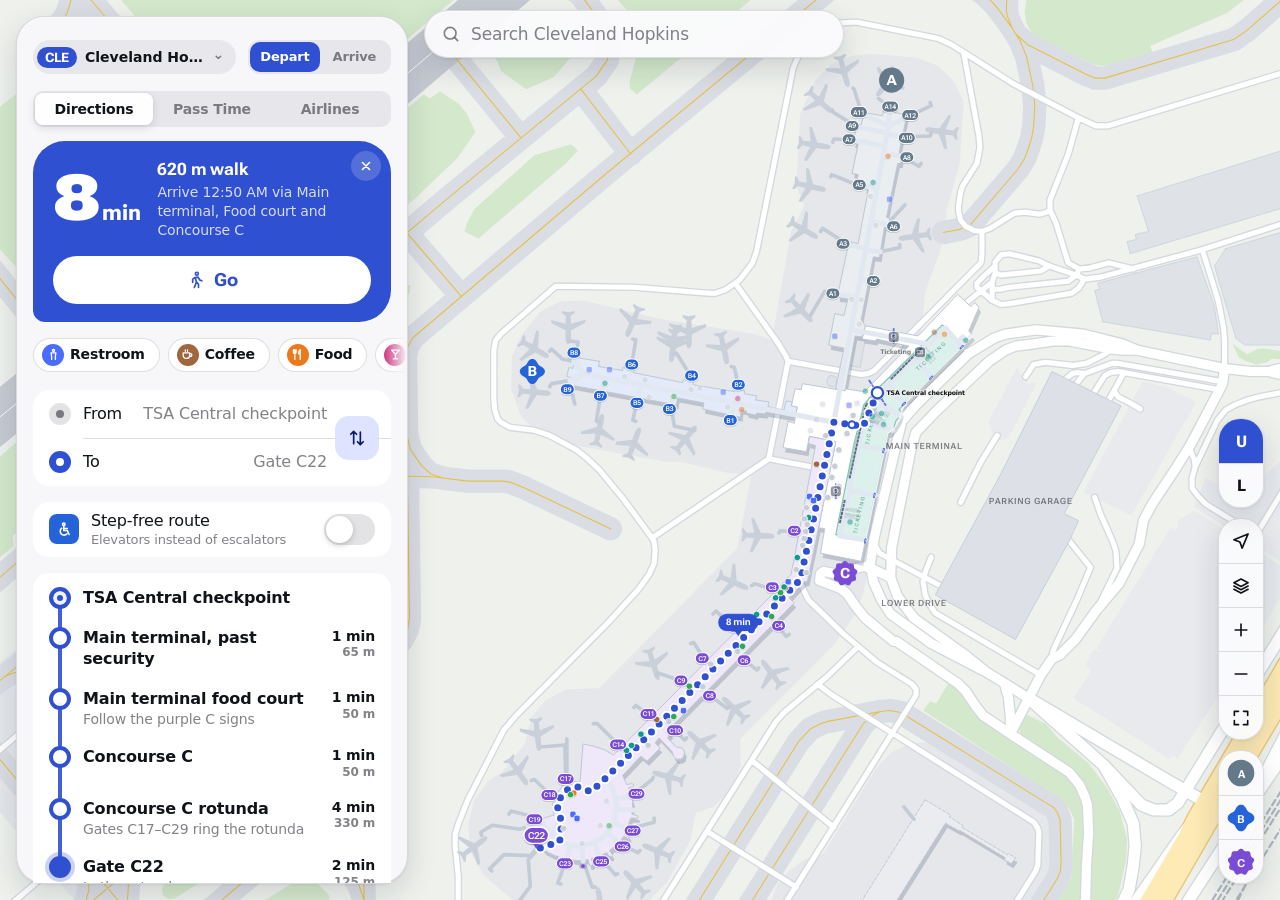
==== index.html @ 64fc7796 "Cleveland: route along the rotunda ring and the Central checkpoint corridor Waypoints traced from Op" ====
<!doctype html>
<html lang="en">
<head>
<meta charset="utf-8">
<meta name="viewport" content="width=device-width, initial-scale=1, viewport-fit=cover">
<title>Clearway</title>
<link rel="preconnect" href="https://fonts.googleapis.com">
<link rel="preconnect" href="https://fonts.gstatic.com" crossorigin>
<link rel="stylesheet" href="https://fonts.googleapis.com/css2?family=Roboto+Flex:opsz,wdth,wght@8..144,25..151,100..1000&display=swap">
<style>
/* Layout: full-bleed map; floating glass search + control capsules; iOS-style draggable sheet (left sidebar on wide screens). */
:root {
  /* iOS system surfaces */
  --map: #eef1ec; --corridor: #e2e8f2; --stairs: #95a1b2; --grass: #d4e9cb; --wood: #c2ddb7; --water: #b3d3f3; --apron-pave: #e5e7eb; --taxi: #dadde3; --taxi-line: #e6c14a; --runway: #c6cad2; --runway-mark: #ffffff; --road-case: #d3d8de; --road-fill: #ffffff; --mway-case: #e8c574; --mway-fill: #fdeab4; --rail: #aeb6c0; --lot: #e8eaee; --other-bldg: #dfe2e7; --term-closed: #ebecef; --map-grid: #e2e6eb; --bldg: #ffffff; --bldg-edge: #bfc8d4; --road: #d6dce3; --walk: #d3d9e0; --bldg-shadow: rgba(30, 45, 80, .2); --plane: #c9d0d9; --bridge: #c3ccd6; --garage: #dde1e7; --con-tint: .13;
  --hall-up: #dcf1eb; --hall-up-edge: #86c6b4; --hall-up-text: #2f8a74; --hall-lo: #fbefd8; --hall-lo-edge: #e2ba6c; --hall-lo-text: #a8761c; --curb: #eceef2; --zebra: #ffffff; --glass: #8fb6e6; --counter: #5d6b85; --carousel: #d5dbe6; --carousel-belt: #7d8799; --door: #2f50d0;
  --glass: rgba(250, 250, 252, .96); --sheet-bg: #f7f7fa; --glass-hi: rgba(255, 255, 255, .55); --hairline: rgba(60, 60, 67, .16);
  --card: rgba(255, 255, 255, .92); --solid: #fbfbfd; --fill: rgba(118, 118, 128, .12); --fill-2: rgba(118, 118, 128, .2);
  --label: #101318; --label-2: rgba(60, 60, 67, .64); --label-3: rgba(60, 60, 67, .34);
  --shadow: 0 10px 30px rgba(16, 24, 40, .14), 0 1px 3px rgba(16, 24, 40, .08);
  /* Material 3 tonal roles (seed: Clearway blue, the app icon's #2F50D0) */
  --primary: #2f50d0; --on-primary: #ffffff; --primary-c: #dee3ff; --on-primary-c: #0c1a66;
  --tertiary-c: #ffe07d; --on-tertiary-c: #3b2c00;
  --brand: #2f50d0; --on-brand: #ffffff;
  --route: #2f50d0; --route-case: #ffffff;
  --closed-fill: #c9ced6; --closed-ink: #f4f5f7;
  --p-terminal: #2b3340; --p-bags: #2a72c9; --p-transit: #d42a32; --p-ground: #4a5568;
  /* Concourse identity: A circle, B clover, C cookie */
  --conA: #64798a; --conB: #2563d8; --conC: #7a4cd6;
  --c-food: #ec7a1c; --c-coffee: #a0663e; --c-bar: #d23f86; --c-shop: #e5383b; --c-play: #2fa84f; --c-service: #11998e; --c-rest: #4a6cff;
  --ok: #1d8a4a; --warn: #a86400; --no: #c4352f;
  --font-display: "Roboto Flex", "Google Sans", Roboto, system-ui, sans-serif;
  --font-text: -apple-system, BlinkMacSystemFont, "SF Pro Text", system-ui, "Roboto Flex", Roboto, "Segoe UI", sans-serif;
  --spring: cubic-bezier(.2, 1.35, .35, 1);
  --spring-slow: cubic-bezier(.25, 1.15, .4, 1);
  --safe-top: var(--sat, env(safe-area-inset-top, 0px));
  --safe-bottom: var(--sab, env(safe-area-inset-bottom, 0px));
  --safe-left: var(--sal, env(safe-area-inset-left, 0px));
  --safe-right: var(--sar, env(safe-area-inset-right, 0px));
  color-scheme: light;
}
@supports (transition-timing-function: linear(0, 1)) {
  :root {
    --spring: linear(0, .013 1%, .053 2.1%, .212 4.6%, .742 11.6%, .95 15%, 1.054 18.6%, 1.104 22.3%, 1.112 24.6%, 1.1 27.4%, 1.034 34.6%, .998 41.2%, .989 46.9%, .996 59.5%, 1.001 72.5%, 1);
    --spring-slow: linear(0, .009 1.4%, .037 2.9%, .146 6%, .53 14.1%, .793 20.5%, .953 26.9%, 1.033 33.3%, 1.059 38.9%, 1.054 44.6%, 1.012 58.3%, .997 72%, 1);
  }
}
@media (prefers-color-scheme: dark) {
  :root:not([data-theme="light"]) {
    --map: #111513; --corridor: #3d4656; --stairs: #7a8696; --grass: #172519; --wood: #1a2b1d; --water: #12263b; --apron-pave: #181b20; --taxi: #20242a; --taxi-line: #8a7323; --runway: #2a2f37; --runway-mark: #575e69; --road-case: #22272e; --road-fill: #2d333b; --mway-case: #4d4024; --mway-fill: #5e5030; --rail: #3f4650; --lot: #1b1f24; --other-bldg: #22262d; --term-closed: #1e2228; --map-grid: #1a1e24; --bldg: #2f3540; --bldg-edge: #4a5262; --road: #2a3038; --walk: #3a424d; --bldg-shadow: rgba(0, 0, 0, .55); --plane: #2c333d; --bridge: #434c59; --garage: #1c2026; --con-tint: .2; --hall-up: #1d3833; --hall-up-edge: #3b7768; --hall-up-text: #79c2ae; --hall-lo: #3a3021; --hall-lo-edge: #7d6535; --hall-lo-text: #d4a656; --curb: #2a2f37; --zebra: #8e97a5; --glass: #4f74a8; --counter: #9aa7c0; --carousel: #3a4458; --carousel-belt: #8d97ab; --door: #7d97ff;
    --glass: rgba(34, 34, 38, .95); --sheet-bg: #1d1d21; --glass-hi: rgba(255, 255, 255, .07); --hairline: rgba(84, 84, 88, .55);
    --card: rgba(44, 44, 48, .88); --solid: #242428; --fill: rgba(118, 118, 128, .24); --fill-2: rgba(118, 118, 128, .34);
    --label: #f3f4f8; --label-2: rgba(235, 235, 245, .62); --label-3: rgba(235, 235, 245, .3);
    --shadow: 0 10px 30px rgba(0, 0, 0, .5), 0 1px 3px rgba(0, 0, 0, .4);
    --primary: #a9b8ff; --on-primary: #0f1f6e; --primary-c: #24358c; --on-primary-c: #e0e5ff;
    --tertiary-c: #5a4600; --on-tertiary-c: #ffe07d;
    --brand: #3c5ee6; --on-brand: #ffffff;
    --route: #5b7cff; --route-case: #0c0f13;
  --closed-fill: #4a505a; --closed-ink: #9aa1ac; --p-terminal: #d9dee6; --p-bags: #4a8fe0; --p-transit: #e5484f; --p-ground: #7a8699;
    --closed-fill: #4a505a; --closed-ink: #9aa1ac; --p-terminal: #d9dee6; --p-bags: #4a8fe0; --p-transit: #e5484f; --p-ground: #7a8699;
    --conA: #93a6b4; --conB: #5f97f2; --conC: #a989ee;
    --c-food: #ff9a45; --c-coffee: #c98d63; --c-bar: #f06aa9; --c-shop: #ff6366; --c-play: #4fd07a; --c-service: #33c2b6; --c-rest: #7f99ff;
    --ok: #4fd07a; --warn: #f0b04a; --no: #ff6b63;
    color-scheme: dark;
  }
}
:root[data-theme="dark"] {
  --map: #111513; --corridor: #3d4656; --stairs: #7a8696; --grass: #172519; --wood: #1a2b1d; --water: #12263b; --apron-pave: #181b20; --taxi: #20242a; --taxi-line: #8a7323; --runway: #2a2f37; --runway-mark: #575e69; --road-case: #22272e; --road-fill: #2d333b; --mway-case: #4d4024; --mway-fill: #5e5030; --rail: #3f4650; --lot: #1b1f24; --other-bldg: #22262d; --term-closed: #1e2228; --map-grid: #1a1e24; --bldg: #2f3540; --bldg-edge: #4a5262; --road: #2a3038; --walk: #3a424d; --bldg-shadow: rgba(0, 0, 0, .55); --plane: #2c333d; --bridge: #434c59; --garage: #1c2026; --con-tint: .2; --hall-up: #1d3833; --hall-up-edge: #3b7768; --hall-up-text: #79c2ae; --hall-lo: #3a3021; --hall-lo-edge: #7d6535; --hall-lo-text: #d4a656; --curb: #2a2f37; --zebra: #8e97a5; --glass: #4f74a8; --counter: #9aa7c0; --carousel: #3a4458; --carousel-belt: #8d97ab; --door: #7d97ff;
  --glass: rgba(34, 34, 38, .95); --sheet-bg: #1d1d21; --glass-hi: rgba(255, 255, 255, .07); --hairline: rgba(84, 84, 88, .55);
  --card: rgba(44, 44, 48, .88); --solid: #242428; --fill: rgba(118, 118, 128, .24); --fill-2: rgba(118, 118, 128, .34);
  --label: #f3f4f8; --label-2: rgba(235, 235, 245, .62); --label-3: rgba(235, 235, 245, .3);
  --shadow: 0 10px 30px rgba(0, 0, 0, .5), 0 1px 3px rgba(0, 0, 0, .4);
  --primary: #a9b8ff; --on-primary: #0f1f6e; --primary-c: #24358c; --on-primary-c: #e0e5ff;
  --tertiary-c: #5a4600; --on-tertiary-c: #ffe07d;
  --brand: #3c5ee6; --on-brand: #ffffff;
    --route: #5b7cff; --route-case: #0c0f13;
  --closed-fill: #4a505a; --closed-ink: #9aa1ac; --p-terminal: #d9dee6; --p-bags: #4a8fe0; --p-transit: #e5484f; --p-ground: #7a8699;
  --conA: #93a6b4; --conB: #5f97f2; --conC: #a989ee;
  --c-food: #ff9a45; --c-coffee: #c98d63; --c-bar: #f06aa9; --c-shop: #ff6366; --c-play: #4fd07a; --c-service: #33c2b6; --c-rest: #7f99ff;
  --ok: #4fd07a; --warn: #f0b04a; --no: #ff6b63;
  color-scheme: dark;
}

* { box-sizing: border-box; -webkit-tap-highlight-color: transparent; }
[hidden] { display: none !important; }
html, body { height: 100%; }
body {
  margin: 0; overflow: hidden; -webkit-user-select: none; user-select: none; -webkit-touch-callout: none; background: var(--map); color: var(--label);
  font: 16px/1.35 var(--font-text); letter-spacing: -.01em;
  -webkit-font-smoothing: antialiased;
}
button, input, select { font: inherit; color: inherit; letter-spacing: inherit; }
input, select { -webkit-user-select: text; user-select: text; }
button { cursor: pointer; }
:focus-visible { outline: 3px solid var(--primary); outline-offset: 2px; }
.ico { width: 20px; height: 20px; fill: none; stroke: currentColor; stroke-width: 2; stroke-linecap: round; stroke-linejoin: round; flex: none; }
.glass {
  background: var(--glass);
  box-shadow: var(--shadow), inset 0 1px 0 var(--glass-hi);
  border: .5px solid var(--hairline);
}

/* ---------- Map ---------- */
#stage { position: fixed; inset: 0; overflow: hidden; touch-action: none; user-select: none; -webkit-user-select: none; }
#base, #baseFade, svg#map { position: absolute; inset: 0; width: 100%; height: 100%; display: block; }
#baseFade { pointer-events: none; opacity: 0; }
#baseFade.out { animation: floor-fade .32s ease-out both; }
@keyframes floor-fade { from { opacity: 1; } to { opacity: 0; } }
/* markers from the floor you've left fade back in on the new one */
#map.floor-in .mk, #map.floor-in .route, #map.floor-in .route-case { animation: mk-in .35s ease-out both; }
svg#map { overflow: visible; transform-origin: 0 0; will-change: transform; touch-action: none; }
#map .zs { transform-origin: 0 0; scale: var(--zs, 1); rotate: var(--zr, 0deg); }
#map .zs-s { transform-origin: 0 0; scale: var(--zs, 1); }
.apron { fill: none; pointer-events: all; }
.grid-line { stroke: var(--map-grid); }
.bldg { fill: var(--bldg); stroke: var(--bldg-edge); }
.bldg-stroke { stroke: var(--bldg-edge); fill: none; }
.bldg-fill { stroke: var(--bldg); fill: none; }
.road { stroke: var(--road); fill: none; }
.bm-grass { fill: var(--grass); } .bm-wood { fill: var(--wood); } .bm-water { fill: var(--water); }
.bm-apron { fill: var(--apron-pave); } .bm-lot { fill: var(--lot); }
.bm-ramp { fill: var(--apron-pave); fill-rule: evenodd; }
.bm-taxi { fill: none; stroke: var(--taxi); }
.bm-runway { fill: none; stroke: var(--runway); }
.bm-taxi-line { fill: none; stroke: var(--taxi-line); stroke-width: 1.1px; }
.bm-road-case { fill: none; stroke: var(--road-case); } .bm-road { fill: none; stroke: var(--road-fill); }
.bm-mway-case { fill: none; stroke: var(--mway-case); } .bm-mway { fill: none; stroke: var(--mway-fill); }
.bm-rail { fill: none; stroke: var(--rail); stroke-dasharray: 6 4; }
.bm-bldg { fill: var(--other-bldg); stroke: var(--bldg-edge); stroke-width: .6; }
.bm-garage { fill: var(--garage); stroke: var(--bldg-edge); stroke-width: .8; }
.bm-term { fill: var(--bldg); stroke: var(--bldg-edge); stroke-width: 1; stroke-linejoin: round; }
.bm-term.con-fill.A { fill: var(--bldg); fill: color-mix(in srgb, var(--conA) 9%, var(--bldg)); stroke: var(--bldg-edge); }
.bm-term.con-fill.B { fill: var(--bldg); fill: color-mix(in srgb, var(--conB) 8%, var(--bldg)); stroke: var(--bldg-edge); }
.bm-term.con-fill.C { fill: var(--bldg); fill: color-mix(in srgb, var(--conC) 8%, var(--bldg)); stroke: var(--bldg-edge); }
.bm-term-closed { fill: var(--term-closed); stroke: var(--bldg-edge); stroke-width: .8; stroke-dasharray: 3 2; }
.bridge { fill: none; }
.bldg-shadow path, .bldg-shadow circle { fill: var(--bldg-shadow); }
.bldg-shadow polyline { stroke: var(--bldg-shadow); fill: none; }
.con-fill.A { stroke: var(--bldg); stroke: color-mix(in srgb, var(--conA) 9%, var(--bldg)); }
.con-fill.B { stroke: var(--bldg); stroke: color-mix(in srgb, var(--conB) 8%, var(--bldg)); }
.con-fill.C { stroke: var(--bldg); stroke: color-mix(in srgb, var(--conC) 8%, var(--bldg)); }
.rot-fill { fill: var(--bldg); fill: color-mix(in srgb, var(--conC) 8%, var(--bldg)); }
.bridge { stroke: var(--bridge); }
.plane { fill: var(--plane); }
.garage { fill: var(--garage); stroke: var(--road); stroke-width: 1; }
/* where a route starts: an open ring, so it can't be mistaken for your (solid) location dot */
.route-start circle { fill: var(--route-case); stroke: var(--route); stroke-width: 2.2; }
.route-start .core { display: none; }
.route-endpt circle { fill: var(--route); stroke: var(--route-case); stroke-width: 2.4; }
.route-endpt .core { fill: var(--route-case); stroke: none; }
.eta rect, .eta path { fill: var(--route); }
.eta text { font: 800 9px var(--font-display); font-variation-settings: "wdth" 108; fill: #fff; text-anchor: middle; dominant-baseline: central; }
.pin-shadow { fill: rgba(0, 0, 0, .28); }
.pin-label { font: 750 5.4px var(--font-display); font-variation-settings: "wdth" 105; fill: var(--label); text-anchor: middle; paint-order: stroke; stroke: var(--map); stroke-width: 2.6px; stroke-linejoin: round; text-rendering: geometricPrecision; }
.pin.drop .pin-label { animation: pin-shadow .5s .15s ease-out both; }
/* the pin replaces the selected place's own marker */
#map g.mk.amen.sel, #map g.mk.place.sel { opacity: 0 !important; }
.mk .drop { fill: rgba(20, 30, 50, .22); }
.pin-body { stroke: var(--bldg); stroke-width: 1.6; fill: var(--label); }
.pin[data-cat="food"] .pin-body { fill: var(--c-food); } .pin[data-cat="coffee"] .pin-body { fill: var(--c-coffee); }
.pin[data-cat="bar"] .pin-body { fill: var(--c-bar); } .pin[data-cat="shop"] .pin-body { fill: var(--c-shop); }
.pin[data-cat="play"] .pin-body { fill: var(--c-play); } .pin[data-cat="service"] .pin-body { fill: var(--c-service); }
.pin[data-cat="rest"] .pin-body { fill: var(--c-rest); }
.pin-ico { fill: none; stroke: #fff; stroke-width: 2.3; stroke-linecap: round; stroke-linejoin: round; color: #fff; }
.pin[data-cat="place"] .pin-ico { stroke: var(--map); color: var(--map); }
.pin[data-pk="terminal"] .pin-body { fill: var(--p-terminal); } .pin[data-pk="bags"] .pin-body { fill: var(--p-bags); }
.pin[data-pk="transit"] .pin-body { fill: var(--p-transit); } .pin[data-pk="ground"] .pin-body { fill: var(--p-ground); }
.pin[data-pk="bags"] .pin-ico, .pin[data-pk="transit"] .pin-ico, .pin[data-pk="ground"] .pin-ico { stroke: #fff; color: #fff; }
.pin-inner { transform-box: fill-box; transform-origin: 50% 100%; }
.pin.drop .pin-inner { animation: pin-drop .6s var(--spring) both; }
.pin.drop .pin-shadow { animation: pin-shadow .6s ease-out both; }
@keyframes pin-drop { from { transform: translateY(-14px) scale(.35); opacity: 0; } }
@keyframes pin-shadow { from { opacity: 0; } }
#map .amen.sel .pop, #map .place.sel .pop { transform: scale(.75); }
@media (hover: hover) { #map .mk:hover .pop { transform: scale(1.3); } }
.walk { stroke: var(--walk); fill: none; stroke-dasharray: 2 3; }
.area-lbl[data-off] { display: none; }
/* baggage carousels: a disc with the carousel's number; yours (from flight tracking or arrivals) lights up */
.gate-chip.car-chip { background: var(--fill-2); color: var(--label); }
#map .mk.carousel .sym { fill: var(--solid); stroke: var(--carousel-belt); stroke-width: 1.1; }
#map .mk.carousel .num { font: 750 6px var(--font-display); fill: var(--label); text-anchor: middle; dominant-baseline: central; }
#map .mk.carousel.mine .sym { fill: var(--route); stroke: var(--route); }
#map .mk.carousel.mine .num { fill: #fff; }
/* labels scale with the map: without this Chrome re-lays out every label on each frame of a pinch */
#map text { text-rendering: geometricPrecision; }
.map-lbl { font: 650 8.5px var(--font-display); fill: var(--label-2); letter-spacing: .08em; text-transform: uppercase; }
.con-letter { font: 800 14px var(--font-display); font-variation-settings: "wdth" 110; fill: #fff; text-anchor: middle; dominant-baseline: central; pointer-events: none; }
.con-shape.A, .gate.A .pill { fill: var(--conA); }
.con-shape.B, .gate.B .pill { fill: var(--conB); }
.con-shape.C, .gate.C .pill { fill: var(--conC); }
.mk { cursor: pointer; }
.mk .pop { transition: transform .45s var(--spring); transform-box: fill-box; transform-origin: center; }
.mk.sel .pop { transform: scale(1.55); }
.gate .pill { stroke: var(--bldg); stroke-width: 1; }
.gate .drop { fill: rgba(20, 30, 50, .22); }
.gate .stem { display: none; fill: var(--bldg); }
.gate.A .stem { fill: var(--conA); } .gate.B .stem { fill: var(--conB); } .gate.C .stem { fill: var(--conC); }
/* selected or destination gate: a bigger pill on a stem whose tip marks the gate */
#map .gate.sel .stem, #map .gate.dest .stem { display: block; }
#map .gate.sel .pop, #map .gate.dest .pop { transform: translate(0, -13px) scale(1.45); }
#map .gate.sel .drop, #map .gate.dest .drop { fill: rgba(20, 30, 50, .3); }
#map .gate.dest { opacity: 1 !important; }
#map.gate-end .route-endpt, #map.gate-start .route-start, #map.me-start .route-start, #map.me-end .route-endpt { display: none; }
.gate[data-dot] .pop { transform: scale(.42); }
.gate[data-dot] text { opacity: 0; }
.gate[data-dot] .pill { x: -5.5px; width: 11px; }
.gate[data-dot="hide"] { opacity: 0 !important; pointer-events: none; }
.gate text { transition: opacity .2s; }
.gate text { font: 700 6.6px var(--font-display); font-variation-settings: "wdth" 85; fill: #fff; text-anchor: middle; dominant-baseline: central; pointer-events: none; }
.amen .sym { stroke: var(--bldg); stroke-width: 1.2; }
.amen text, .place text { font: 600 5.6px var(--font-text); fill: var(--label); paint-order: stroke; stroke: var(--map); stroke-width: 2.2px; stroke-linejoin: round; pointer-events: none; }
.amen text, .place text { display: none; }
#map .mk[data-lbl] text { display: block; }
.place .sym { fill: var(--p-terminal); stroke: var(--bldg); stroke-width: 1.2; }
.place[data-pk="bags"] .sym { fill: var(--p-bags); } .place[data-pk="transit"] .sym { fill: var(--p-transit); } .place[data-pk="ground"] .sym { fill: var(--p-ground); }
.place:not([data-pk="terminal"]) .glyph { stroke: #fff; }
.place text { font-weight: 700; font-size: 6.2px; }
[data-cat="food"] .sym { fill: var(--c-food); } [data-cat="coffee"] .sym { fill: var(--c-coffee); }
[data-cat="bar"] .sym { fill: var(--c-bar); } [data-cat="shop"] .sym { fill: var(--c-shop); }
[data-cat="play"] .sym { fill: var(--c-play); } [data-cat="service"] .sym { fill: var(--c-service); }
[data-cat="rest"] .sym { fill: var(--c-rest); }
#map.hide-food .amen[data-cat="food"], #map.hide-coffee .amen[data-cat="coffee"], #map.hide-bar .amen[data-cat="bar"],
#map.hide-shop .amen[data-cat="shop"], #map.hide-play .amen[data-cat="play"], #map.hide-service .amen[data-cat="service"],
#map.hide-rest .amen[data-cat="rest"] { display: none; }
#map .mk { transition: opacity .3s ease; }
/* a route softens other places a little; gates stay crisp, and zoomed in everything is full strength */
#map.focusing .amen:not(.hl), #map.focusing .place:not(.hl) { opacity: .5; }
#map.focusing[data-z="3"] .mk { opacity: 1; }
.mk .sz { transform-box: fill-box; transform-origin: center; transition: transform .3s var(--spring); }
#map[data-z="1"] .amen .sz { transform: scale(.62); }
#map .amen[data-off] { display: none; }
#map .amen.closed .sym { fill: var(--closed-fill) !important; }
#map .amen.closed .glyph { stroke: var(--closed-ink); }
#map .amen.closed .drop { opacity: .4; }
#map[data-z="1"] .glyph { display: none; }
#map[data-z="1"] .place .glyph { display: block; }
.glyph { fill: none; stroke: #fff; stroke-width: 2.6; stroke-linecap: round; stroke-linejoin: round; pointer-events: none; }
.place .glyph { stroke: var(--map); }
#map .mk.sel { opacity: 1 !important; }
#map .mk.sel text { font-size: 7.4px; font-weight: 750; }
#map .gate text { display: block !important; }
#map .gate.sel text { font-size: 6.6px; }
.route-case { stroke: var(--route-case); fill: none; stroke-linecap: round; stroke-linejoin: round; stroke-dasharray: 0 11; }
.route { stroke: var(--route); fill: none; stroke-linecap: round; stroke-linejoin: round; stroke-dasharray: 0 11; }
/* the preview walker that travels the route: a small white bead on the line, never a second "you" */
.puck-halo { display: none; }
.puck { fill: var(--route-case); stroke: var(--route); stroke-width: 2; }
#map.me-start .puck { display: none; }

/* ---------- Top bar ---------- */
.topbar {
  position: fixed; z-index: 5; top: calc(var(--safe-top) + 10px);
  left: calc(var(--safe-left) + 16px); right: calc(var(--safe-right) + 16px);
  display: flex; flex-direction: column; gap: 10px; pointer-events: none;
}
.topbar > * { pointer-events: auto; }
.search { position: relative; z-index: 2; display: flex; align-items: center; gap: 8px; height: 48px; padding: 0 8px 0 16px; border-radius: 24px; }
.search > .ico { color: var(--label-2); }
.search input { flex: 1; min-width: 0; height: 100%; border: 0; background: none; outline: none; font-size: 17px; }
.search input::placeholder { color: var(--label-2); }
.search input::-webkit-search-cancel-button { display: none; }
.search .clear { width: 30px; height: 30px; border-radius: 50%; border: 0; background: var(--fill-2); display: grid; place-items: center; color: var(--label-2); }
.search .clear .ico { width: 14px; height: 14px; stroke-width: 2.6; color: var(--label); }
.results { position: absolute; top: 56px; left: 0; right: 0; border-radius: 22px; overflow: hidden auto; max-height: min(420px, 60vh); padding: 6px 0; background: var(--solid); box-shadow: var(--shadow); border: .5px solid var(--hairline); }
.results button { display: grid; grid-template-columns: 32px 1fr; gap: 12px; align-items: center; width: 100%; text-align: left; padding: 8px 16px; background: none; border: 0; }
.results button.active, .results button:hover { background: var(--fill); }
.results .k { display: block; font-size: 13px; color: var(--label-2); }
.results .empty { padding: 12px 16px; color: var(--label-2); }
.results .k b { color: var(--label); font-weight: 650; }
.results .hint { padding: 2px 16px 8px; font-size: 13px; color: var(--label-2); }
.results .sec { padding: 10px 16px 4px; font-size: 13px; font-weight: 600; color: var(--label-2); }
.results mark { background: none; color: inherit; font-weight: 750; }
.results .airline-row { display: flex; gap: 8px; overflow-x: auto; scrollbar-width: none; padding: 4px 16px 10px; }
.results .airline-row::-webkit-scrollbar { display: none; }
.results .airline-row button {
  display: inline-flex; width: auto; flex: none; gap: 6px; padding: 6px 12px 6px 6px; border-radius: 18px;
  background: var(--fill); font-size: 14px; font-weight: 600; align-items: center;
}
.results .airline-row .badge { width: 24px; height: 24px; }
.chips {
  display: flex; gap: 8px; overflow-x: auto; scrollbar-width: none; margin: 0 -16px; padding: 2px 16px 6px;
  -webkit-mask-image: linear-gradient(90deg, transparent, #000 14px, #000 calc(100% - 22px), transparent);
  mask-image: linear-gradient(90deg, transparent, #000 14px, #000 calc(100% - 22px), transparent);
}
.chips::-webkit-scrollbar { display: none; }
.chip {
  flex: none; display: inline-flex; align-items: center; gap: 6px; height: 34px; padding: 0 14px 0 8px; border-radius: 17px;
  font-size: 14px; font-weight: 600; border: .5px solid var(--hairline); background: var(--card); box-shadow: 0 2px 8px rgba(16, 24, 40, .1);
  transition: border-radius .4s var(--spring), background-color .2s, transform .35s var(--spring);
}
.chip:active { transform: scale(.94); }
.chip .tile { width: 22px; height: 22px; border-radius: 11px; display: grid; place-items: center; color: #fff; transition: border-radius .4s var(--spring); }
.chip .tile .ico { width: 13px; height: 13px; stroke-width: 2.4; }
.chip[aria-pressed="true"] { border-radius: 11px; }
.chip[aria-pressed="true"] .tile { border-radius: 7px; }
.chip[aria-pressed="false"] { color: var(--label-2); }
.chip[aria-pressed="false"] .tile { background: var(--fill-2) !important; color: var(--label-2); }

/* ---------- Popovers: spring in from where they're anchored, quick fade out ---------- */
.results, .layers, .ap-menu, .toast-bar { animation: pop-in .42s var(--spring) both; }
.results { transform-origin: 50% 0; }
.layers { transform-origin: calc(100% + 30px) 22px; }
.ap-menu { transform-origin: 40px 0; }
.toast-bar { transform-origin: 50% 0; }
.leaving { animation: pop-out .16s ease-in both !important; pointer-events: none; }
@keyframes pop-in { from { opacity: 0; transform: scale(.9) translateY(-6px); } }
@keyframes pop-out { to { opacity: 0; transform: scale(.96) translateY(-4px); } }
.layers button, .results.fresh > button, .ap-menu button { animation: row-in .38s var(--spring-slow) both; animation-delay: calc(var(--n, 0) * 22ms); }
@keyframes row-in { from { opacity: 0; transform: translateY(-5px); } }
/* map markers ease in when a layer is switched back on */
#map .amen { animation: mk-in .35s var(--spring) both; }   /* (opacity only: a transform-origin here would pull every icon sideways by its label) */
@keyframes mk-in { from { opacity: 0; } }
/* numbers that change give a small nudge */
.bump { animation: bump .45s var(--spring); }
@keyframes bump { 30% { transform: scale(1.08); } }

/* while searching, the results sit above the sheet */
.topbar:focus-within { z-index: 8; }

/* ---------- Navigation (Go) ---------- */
.hero .go { grid-column: 1 / -1; margin-top: 12px; height: 48px; border: 0; border-radius: 24px; background: #ffffff; color: var(--brand);
  display: flex; align-items: center; justify-content: center; gap: 8px; font: 750 18px var(--font-display); font-variation-settings: "wdth" 110;
  transition: transform .35s var(--spring), border-radius .4s var(--spring); }
.hero .go:active { transform: scale(.97); border-radius: 14px; }
.hero .go .ico { width: 20px; height: 20px; }
body.navigating .topbar, body.navigating .scalebar, body.navigating #layersBtn, body.navigating .controls .cap:last-child { display: none; }
body.navigating .sheet { transform: translateY(110%) !important; transition: transform .45s var(--spring-slow); }
body.navigating .controls { top: auto; bottom: calc(var(--sab, 0px) + 104px); }
.nav-banner { position: fixed; z-index: 7; top: calc(var(--safe-top) + 10px); left: calc(var(--safe-left) + 12px); right: calc(var(--safe-right) + 12px);
  max-width: 520px; margin: 0 auto; border-radius: 26px; background: var(--brand); color: var(--on-brand); box-shadow: 0 10px 30px rgba(0, 0, 0, .22);
  animation: banner-in .5s var(--spring) both; touch-action: pan-y; }
@keyframes banner-in { from { transform: translateY(-30px) scale(.94); opacity: 0; } }
.nb-main { display: grid; grid-template-columns: 56px 1fr; gap: 2px 14px; align-items: center; padding: 16px 18px 6px; }
.nb-main.enter { animation: step-in .4s var(--spring-slow) both; }
.nb-main.back.enter { animation-name: step-back; }
@keyframes step-in { from { opacity: 0; transform: translateX(24px); } }
@keyframes step-back { from { opacity: 0; transform: translateX(-24px); } }
.nb-ico { grid-row: span 3; width: 56px; height: 56px; border-radius: 18px; background: rgba(255, 255, 255, .16); display: grid; place-items: center; }
.nb-ico .ico { width: 34px; height: 34px; stroke-width: 2.4; color: currentColor; }
.nb-ico.left .ico { transform: scaleX(-1); }
.nb-dist { font: 850 30px/1 var(--font-display); font-variation-settings: "wdth" 115; letter-spacing: -.01em; }
.nb-dist small { font-size: 17px; font-weight: 700; opacity: .85; margin-left: 2px; }
.nb-t { font: 750 18px/1.2 var(--font-display); font-variation-settings: "wdth" 105; }
.nb-n { font-size: 14px; line-height: 1.35; opacity: .85; display: -webkit-box; -webkit-line-clamp: 2; -webkit-box-orient: vertical; overflow: hidden; cursor: pointer; }
.nb-n.open { -webkit-line-clamp: unset; }
.nb-steps { display: flex; align-items: center; justify-content: space-between; padding: 0 8px 8px; font: 650 13px var(--font-text); opacity: .9; }
.nb-steps button { width: 40px; height: 34px; border: 0; border-radius: 17px; background: none; color: inherit; display: grid; place-items: center; transition: transform .3s var(--spring), opacity .2s; }
.nb-steps button:active { transform: scale(.85); background: rgba(255, 255, 255, .14); }
.nb-steps button:disabled { opacity: .3; }
#nbPrev .ico { transform: rotate(180deg); }
.nb-steps .ico { width: 18px; height: 18px; stroke-width: 2.6; color: currentColor; }
.nav-banner.arrived { background: var(--ok); }
.nav-bar { position: fixed; z-index: 7; left: calc(var(--safe-left) + 12px); right: calc(var(--safe-right) + 12px); bottom: calc(var(--safe-bottom, 0px) + var(--sab, 0px) + 12px);
  max-width: 520px; margin: 0 auto; display: flex; align-items: center; gap: 12px; padding: 12px 12px 12px 22px; border-radius: 26px; background: var(--solid);
  animation: bar-in .5s var(--spring) both; }
@keyframes bar-in { from { transform: translateY(30px); opacity: 0; } }
.nv-eta { flex: 1; min-width: 0; display: flex; flex-direction: column; }
.nv-eta b { font: 850 24px/1.1 var(--font-display); font-variation-settings: "wdth" 112; }
.nv-eta span { font-size: 14px; color: var(--label-2); }
.nv-end { flex: none; height: 48px; padding: 0 26px; border: 0; border-radius: 24px; background: var(--no); color: #fff; font: 750 17px var(--font-display);
  transition: transform .35s var(--spring); }
.nv-end:active { transform: scale(.95); }
.nav-bar.done .nv-end { background: var(--ok); }
@media (min-width: 760px) { .nav-banner { left: 16px; right: auto; width: 420px; margin: 0; } .nav-bar { left: 16px; right: auto; width: 420px; margin: 0; } }

/* ---------- Airline marks ---------- */
.air-mark { flex: none; display: inline-grid; place-items: center; width: var(--as); height: var(--as); border-radius: calc(var(--as) * .3);
  background: var(--ac); color: var(--ai); font: 850 calc(var(--as) * .4)/1 var(--font-display); font-variation-settings: "wdth" 112; letter-spacing: -.01em;
  box-shadow: inset 0 0 0 .5px rgba(0, 0, 0, .12); }
#airlines .row { gap: 12px; }
.air-tag { display: inline-flex; align-items: center; gap: 8px; padding: 5px 12px 5px 5px; }
.summary .marks { display: inline-flex; gap: 4px; }
.summary .marks::before { display: none; }

/* ---------- Pass the time ---------- */
#ideas { display: flex; flex-direction: column; gap: 22px; }
.free { flex: 1; min-width: 0; padding-left: 4px; font-size: 15px; line-height: 1.3; color: var(--label); }
.free b { display: block; white-space: nowrap; font: 850 24px/1.1 var(--font-display); font-variation-settings: "wdth" 110; color: var(--primary); }
.free small { display: block; margin-top: 2px; font-size: 13px; color: var(--label-2); }
.idea .status { min-width: 58px; text-align: center; font-variant-numeric: tabular-nums; }
.dim .row { opacity: .6; }
.more { display: flex; align-items: center; justify-content: center; gap: 6px; height: 44px; border: 0; border-radius: 22px; background: var(--fill); color: var(--label-2); font-weight: 650; }
.more .ico { width: 14px; height: 14px; transform: rotate(90deg); transition: transform .35s var(--spring); }
.more[aria-expanded="true"] .ico { transform: rotate(-90deg); }

/* ---------- Live: my flight, security waits ---------- */
.flight-form { display: flex; align-items: center; gap: 12px; padding: 10px 12px 10px 16px; }
.flight-form input { flex: 1; min-width: 0; height: 40px; border: 0; border-radius: 12px; padding: 0 12px; background: var(--fill); color: var(--label);
  font: 700 17px var(--font-display); letter-spacing: .02em; text-transform: uppercase; outline: none; }
.flight-form input::placeholder { text-transform: none; letter-spacing: 0; font-weight: 500; color: var(--label-3); }
.flight-form button { flex: none; height: 40px; padding: 0 16px; border: 0; border-radius: 20px; background: var(--brand); color: var(--on-brand); font-weight: 750; }
.flight-form button:disabled { opacity: .45; }
.flight-form button.scan { width: 40px; padding: 0; display: grid; place-items: center; background: var(--fill); color: var(--brand); }
.flight-form button.scan .ico { width: 22px; height: 22px; }
.fc-chips { display: flex; flex-wrap: wrap; gap: 6px; }
.fc-chips span { padding: 3px 10px; border-radius: 12px; background: var(--fill); font: 650 13px var(--font-text); color: var(--label); }
.fc-cd { display: flex; align-items: center; gap: 12px; padding-top: 10px; border-top: .5px solid var(--hairline); }
.fc-cd .grow { flex: 1; min-width: 0; } .fc-cd b { display: block; font-size: 15px; } .fc-cd small { color: var(--label-2); font-size: 13px; }
.flight-msg { padding: 0 16px 12px; margin-top: -4px; font-size: 13px; color: var(--label-2); }
.flight-msg.err { color: var(--no); }
.flight-card { padding: 14px 16px; display: flex; flex-direction: column; gap: 12px; }
.fc-top { display: flex; align-items: center; gap: 12px; }
.fc-top .grow { flex: 1; min-width: 0; }
.fc-top .t { font: 800 18px var(--font-display); font-variation-settings: "wdth" 105; }
.fc-top .s { display: block; font-size: 13px; color: var(--label-2); }
.fc-grid { display: grid; grid-template-columns: repeat(3, minmax(0, 1fr)); gap: 8px; }
.fc-cell { padding: 10px 12px; border-radius: 14px; background: var(--fill); border: 0; text-align: left; color: inherit; font: inherit; }
.fc-cell small { display: block; font-size: 12px; font-weight: 600; color: var(--label-2); }
.fc-cell b { display: block; white-space: nowrap; font: 800 18px/1.25 var(--font-display); font-variation-settings: "wdth" 108; font-variant-numeric: tabular-nums; }
.fc-cell s, .fc-cell em { display: block; font-size: 12px; font-style: normal; color: var(--label-2); }
button.fc-cell { cursor: pointer; transition: transform .3s var(--spring); }
button.fc-cell:active { transform: scale(.96); }
.fc-foot { display: flex; align-items: center; justify-content: space-between; font-size: 12px; color: var(--label-3); }
.fc-foot button { border: 0; background: none; color: var(--primary); font-weight: 650; font-size: 13px; padding: 6px 0; }
.status.info { color: var(--brand); background: color-mix(in srgb, var(--brand) 14%, transparent); }
.wait-chip { display: inline-flex; align-items: center; gap: 4px; }

/* ---------- Airlines tab ---------- */
.gt-walk { margin-left: auto; display: inline-flex; align-items: center; gap: 4px; text-transform: none; letter-spacing: 0; font-weight: 600; }
.gt-walk .ico { width: 14px; height: 14px; }
.air-row { gap: 14px; }
.air-row .air-mark { transition: transform .35s var(--spring), border-radius .4s var(--spring); }
.air-row:active .air-mark { transform: scale(.9); border-radius: 50%; }
.gate-chips { display: flex; flex-wrap: wrap; gap: 8px; }
.gate-chip { min-width: 52px; height: 36px; padding: 0 12px; border: 0; border-radius: 18px; color: #fff; font: 800 15px var(--font-display); font-variation-settings: "wdth" 105;
  background: var(--label-2); transition: transform .3s var(--spring), border-radius .35s var(--spring); }
.gate-chip.A { background: var(--conA); } .gate-chip.B { background: var(--conB); } .gate-chip.C { background: var(--conC); }
.gate-chip:active { transform: scale(.92); border-radius: 10px; }
button.tag { border: 0; color: inherit; font: inherit; font-size: 14px; font-weight: 600; }
.bgroup button .badge { width: 22px; height: 22px; }

/* ---------- Layers menu ---------- */
.layers { position: fixed; z-index: 6; right: calc(var(--safe-right) + 72px); top: calc(var(--safe-top) + 70px); width: min(270px, calc(100% - 104px)); border-radius: 20px; padding: 6px 0; background: var(--solid); }
.layers .lh { padding: 8px 16px 4px; font-size: 13px; font-weight: 600; color: var(--label-2); }
.layers button { display: flex; align-items: center; gap: 12px; width: 100%; padding: 8px 16px; border: 0; background: none; text-align: left; font-weight: 600; }
.layers button:hover { background: var(--fill); }
.layers .tick { margin-left: auto; color: var(--primary); }
.layers button[aria-pressed="false"] .tick { visibility: hidden; }
.layers button[aria-pressed="false"] .tile { background: var(--fill-2) !important; color: var(--label-2); }
#layersBtn[aria-expanded="true"] { color: var(--primary); }
.con-menu { max-height: 70vh; overflow: auto; }
.con-menu button .badge { width: 26px; height: 26px; }
.con-menu button .s { margin-left: auto; font-size: 13px; font-weight: 500; color: var(--label-2); }
#conBtn .ico { width: 22px; height: 22px; }
@media (pointer: coarse) { .fine-only { display: none !important; } }
.surprise-row { display: flex; align-items: center; justify-content: space-between; gap: 12px; }
.surprise-row .toast { margin: 0; flex: 1; min-width: 0; }
.surprise-row .fab { flex: none; height: 48px; }

/* ---------- Airport picker ---------- */
.ap-btn { border: 0; background: none; padding: 0; text-align: left; cursor: pointer; max-width: 100%; display: block; }
.ap-btn.can { display: inline-flex; max-width: 100%; height: 34px; align-items: center; gap: 8px; padding: 0 12px 0 4px; border-radius: 18px; background: var(--fill); color: var(--label); font-size: 14px; font-weight: 650; }
.ap-btn.can .ap-code { padding: 3px 8px; border-radius: 13px; background: var(--brand); color: var(--on-brand); font: 800 13px var(--font-display); font-variation-settings: "wdth" 110; }
.ap-btn.can .ap-name { min-width: 0; overflow: hidden; text-overflow: ellipsis; }
.ap-btn.can .ap-code { flex: none; }
.ap-btn.can::after { flex: none;  content: "⌄"; font-weight: 800; color: var(--label-2); margin-top: -6px; }
.ap-btn.can:active { background: var(--fill-2); }
.ap-menu { position: absolute; z-index: 3; left: 16px; right: 16px; top: 64px; border-radius: 20px; padding: 6px 0; background: var(--solid); }
.ap-menu button { display: grid; grid-template-columns: 44px 1fr auto; gap: 12px; align-items: center; width: 100%; padding: 10px 16px; border: 0; background: none; text-align: left; }
.ap-menu button:hover, .ap-menu button:focus-visible { background: var(--fill); }
.ap-menu .code { font: 800 17px var(--font-display); font-variation-settings: "wdth" 110; color: var(--primary); }
.ap-menu .s { display: block; font-size: 13px; color: var(--label-2); }
.ap-menu .soon { padding: 10px 16px 8px; font-size: 13px; color: var(--label-2); border-top: .5px solid var(--hairline); margin-top: 4px; }
.sheet-head { position: relative; }

/* ---------- Floors ---------- */
.floor { position: relative; }
.floor::before { content: ""; position: absolute; left: 0; right: 0; top: 0; height: 44px; background: var(--brand);
  transform: translateY(calc(var(--i, 0) * 100%)); transition: transform .45s var(--spring); }
.floor button { position: relative; font: 800 16px var(--font-display); color: var(--label-2); transition: color .25s, transform .35s var(--spring); }
.floor button[aria-pressed="true"] { color: var(--on-brand); }
.floor button:active { transform: scale(.88); }
/* the route continues on this floor */
.floor button::after { content: ""; position: absolute; top: 6px; right: 6px; width: 7px; height: 7px; border-radius: 50%;
  background: var(--route); box-shadow: 0 0 0 2px var(--solid); transform: scale(0); transition: transform .4s var(--spring); }
.floor button.has-route:not([aria-pressed="true"])::after { transform: scale(1); }
.floor button.has-route:not([aria-pressed="true"])::after { animation: floor-ping 1.6s ease-out 2; }
@keyframes floor-ping { 0% { box-shadow: 0 0 0 2px var(--solid), 0 0 0 2px color-mix(in srgb, var(--route) 60%, transparent); } 100% { box-shadow: 0 0 0 2px var(--solid), 0 0 0 10px transparent; } }
#map[data-floor="up"] .mk[data-lv="lo"]:not(.sel), #map[data-floor="lo"] .mk[data-lv="up"]:not(.sel) { display: none; }
.ghost { opacity: .32; }
.esc { cursor: pointer; }
.esc circle { fill: var(--primary); stroke: var(--route-case); stroke-width: 2; }
.esc .glyph { stroke-width: 2.8; }
#map[data-z="1"] .esc .glyph { display: block; }

/* ---------- Location ---------- */
#locate[aria-pressed="true"] { color: var(--route); }
#locate[aria-pressed="true"] .ico { fill: currentColor; }
#locate.busy .ico { animation: pulse 1s ease-in-out infinite; }
@keyframes pulse { 50% { opacity: .3; } }
/* your location: a blue dot in a white ring with a soft shadow, a beam fading out the way you face,
   and a ring for how sure we are. Grey when the last fix is old. */
.me-acc { fill: var(--route); fill-opacity: .1; stroke: var(--route); stroke-opacity: .3; stroke-width: 1px;
  transition: r .45s cubic-bezier(.2,.8,.2,1), opacity .3s, fill .3s, stroke .3s; }
.me-shadow { fill: #0b1530; opacity: .22; }
.me-ring { fill: #fff; }
.me-dot { fill: var(--route); transition: fill .3s; }
.me-shine { fill: #fff; opacity: .28; }
.me-beam-a { stop-color: var(--route); stop-opacity: .55; }
.me-beam-b { stop-color: var(--route); stop-opacity: 0; }
.me-cone { fill: url(#meBeam); transition: transform .3s cubic-bezier(.2,.8,.2,1), opacity .3s; }
.me-pulse { fill: var(--route); opacity: 0; transform-box: fill-box; transform-origin: center; }
.ping .me-pulse { animation: me-pulse 1.5s cubic-bezier(.2,.7,.3,1) 2; }
@keyframes me-pulse { from { transform: scale(.7); opacity: .4; } to { transform: scale(3.2); opacity: 0; } }
.me-pop { animation: me-pop .45s cubic-bezier(.3,1.5,.5,1); transform-box: fill-box; transform-origin: center; }
@keyframes me-pop { from { transform: scale(0); } to { transform: scale(1); } }
.stale .me-dot { fill: #8d95a6; }
.stale .me-acc { fill: #8d95a6; stroke: #8d95a6; }
.stale .me-cone { opacity: 0 !important; }
@media (prefers-color-scheme: dark) { :root:not([data-theme="light"]) .me-shadow { fill: #000; opacity: .45; } }
:root[data-theme="dark"] .me-shadow { fill: #000; opacity: .45; }
.toast-bar {
  position: fixed; z-index: 5; left: calc(var(--safe-left) + 16px); right: calc(var(--safe-right) + 76px); margin: 0 auto; width: fit-content; top: calc(var(--safe-top) + 70px);
  max-width: 440px; display: flex; align-items: center; gap: 12px;
  padding: 10px 12px 10px 16px; border-radius: 18px; font-size: 14px; font-weight: 600;
}
.toast-bar button { border: 0; border-radius: 12px; padding: 6px 12px; background: var(--brand); color: var(--on-brand); font-weight: 700; font-size: 13px; flex: none; }
.attrib { margin: 8px 16px 0; font-size: 12px; color: var(--label-3); }
.attrib a { color: inherit; }

/* ---------- Scale bar (shows while zooming) ---------- */
.scalebar {
  position: fixed; z-index: 4; left: calc(var(--safe-left) + 18px); top: calc(var(--safe-top) + 70px);
  display: flex; flex-direction: column; gap: 2px; pointer-events: none;
  font: 700 11px var(--font-text); color: var(--label); opacity: 0; transition: opacity .35s ease;
  text-shadow: 0 0 3px var(--map), 0 0 3px var(--map);
}
.scalebar.show { opacity: 1; transition-duration: .1s; }
.scalebar .bar { height: 5px; border: 2px solid var(--label); border-top: 0; border-radius: 0 0 2px 2px; box-shadow: 0 1px 0 var(--map); transition: width .15s; }

/* ---------- Map controls (right capsules) ---------- */
.controls { position: fixed; z-index: 4; right: calc(var(--safe-right) + 16px); top: calc(var(--safe-top) + 70px); display: flex; flex-direction: column; gap: 10px; }
.cap { display: flex; flex-direction: column; border-radius: 22px; overflow: hidden; }
.cap button { width: 44px; height: 44px; border: 0; background: none; display: grid; place-items: center; color: var(--label); transition: transform .35s var(--spring); }
.cap button:active { transform: scale(.86); }
.cap button + button { border-top: .5px solid var(--hairline); }
.cap .shape-btn svg { width: 28px; height: 28px; }
/* compass: a small dial that turns with the map (red tip and N to north); tap to put north back up.
   It floats beside the location button, so the controls don't shift when it appears and toasts don't cover it. */
.compass { position: absolute; top: 98px; right: calc(100% + 10px); width: 44px; height: 44px; border-radius: 50%; padding: 0;
  display: grid; place-items: center; color: var(--label); transition: transform .35s var(--spring); }
.compass:not([hidden]):not(.leaving) { animation: compass-in .5s var(--spring) both; }
@keyframes compass-in { from { opacity: 0; transform: scale(.5) rotate(-40deg); } }
.compass:active { transform: scale(.86); }
.compass svg { width: 40px; height: 40px; overflow: visible; }
.compass .ticks { stroke: var(--label-3); stroke-width: 1.3; stroke-linecap: round; }
.compass .tip { fill: #e5484d; }
.compass .n { fill: #e5484d; font: 800 13.5px/1 var(--font-display); text-anchor: middle; dominant-baseline: middle; }
.compass .s { fill: var(--label-3); }
/* turning with you (compass mode): a blue ring says the map follows the way you face */
.compass.live { box-shadow: var(--shadow), inset 0 0 0 2px var(--route); }
.compass.live .tip, .compass.live .n { fill: var(--route); }

/* ---------- Sheet ---------- */
.sheet {
  position: fixed; z-index: 6; left: 0; right: 0; bottom: 0;
  height: calc(100% - var(--safe-top) - 58px);
  border-radius: 28px 28px 0 0; display: flex; flex-direction: column;
  transform: translateY(var(--y, 50%)); will-change: transform;
  border-bottom: 0;
}
.sheet.glass { -webkit-backdrop-filter: none; backdrop-filter: none; background: var(--sheet-bg); }
.sheet.snapping { transition: transform .55s var(--spring-slow); }
.sheet-head { padding: 6px 16px 10px; touch-action: none; cursor: grab; flex: none; }
.grabber { width: 38px; height: 5px; border-radius: 3px; background: var(--label-3); margin: 0 auto 10px; }
.titlebar { display: flex; align-items: flex-start; gap: 12px; min-height: 44px; }
.titlebar:has(.ap-btn.can) { align-items: center; }
.titlebar > div { flex: 1; min-width: 0; }
.eyebrow { white-space: nowrap; overflow: hidden; text-overflow: ellipsis; font-size: 13px; font-weight: 600; color: var(--label-2); letter-spacing: 0; }
h1 {
  margin: 0; font: 800 30px/1.05 var(--font-display); font-variation-settings: "wdth" 112, "opsz" 40;
  letter-spacing: -.02em; text-wrap: balance;
}
.iconbtn { width: 32px; height: 32px; border-radius: 50%; border: 0; background: var(--fill-2); display: grid; place-items: center; color: var(--label-2); flex: none; transition: transform .35s var(--spring); }
.iconbtn:active { transform: scale(.85); }
.iconbtn .ico { width: 15px; height: 15px; stroke-width: 2.8; color: var(--label-2); }

/* iOS segmented control */
.seg { position: relative; display: grid; grid-template-columns: repeat(3, 1fr); margin-top: 12px; padding: 2px; border-radius: 10px; background: var(--fill); }
.seg .thumb {
  position: absolute; top: 2px; bottom: 2px; left: 2px; width: calc((100% - 4px) / 3); border-radius: 8px;
  background: var(--card); box-shadow: 0 3px 8px rgba(0, 0, 0, .12), 0 0 0 .5px rgba(0, 0, 0, .04);
  transform: translateX(calc(var(--i, 0) * 100%)); transition: transform .5s var(--spring);
}
.seg button { position: relative; z-index: 1; height: 32px; border: 0; background: none; font-size: 14px; font-weight: 600; color: var(--label-2); transition: color .2s; }
.seg button[aria-selected="true"] { color: var(--label); }

.sheet-body { flex: 1; min-height: 0; overflow-y: auto; overscroll-behavior: contain; padding: 4px 16px calc(var(--pad-b, 0px) + var(--safe-bottom) + 24px); }
.pane { display: flex; flex-direction: column; gap: 16px; }
.pane.enter { animation: pane-in .42s var(--spring-slow) both; }
@keyframes pane-in { from { opacity: 0; transform: translateY(10px) scale(.985); } }
h1.enter { animation: title-in .38s var(--spring-slow) both; }
@keyframes title-in { from { opacity: 0; transform: translateY(6px); } }

/* iOS inset grouped list */
.group { background: var(--card); border-radius: 16px; overflow: hidden; }
.group-title { font-size: 13px; font-weight: 600; color: var(--label-2); text-transform: uppercase; letter-spacing: .02em; padding: 0 16px; margin-bottom: -10px; display: flex; align-items: center; gap: 8px; }
.row {
  position: relative; display: flex; align-items: center; gap: 12px; min-height: 48px; padding: 8px 16px; width: 100%;
  background: none; border: 0; text-align: left;
}
.row + .row::before { content: ""; position: absolute; top: 0; right: 0; left: var(--inset, 16px); border-top: .5px solid var(--hairline); }
button.row:active, label.row:active { background: var(--fill); }
.row .grow { flex: 1; min-width: 0; }
.row .t { display: block; font-weight: 500; }
.row .s { display: block; font-size: 13px; color: var(--label-2); }
.row .chev { width: 14px; height: 14px; color: var(--label-3); stroke-width: 2.6; }
.row select {
  flex: 1; min-width: 0; appearance: none; -webkit-appearance: none; border: 0; background: none; outline: none;
  text-align: right; text-align-last: right; color: var(--label-2); padding: 0; text-overflow: ellipsis;
}
.row .rl { font-weight: 500; }
.tile { width: 30px; height: 30px; border-radius: 8px; display: grid; place-items: center; color: #fff; flex: none; }
.tile .ico { width: 17px; height: 17px; stroke-width: 2.2; }
.tile.food { background: var(--c-food); } .tile.coffee { background: var(--c-coffee); } .tile.bar { background: var(--c-bar); }
.tile.shop { background: var(--c-shop); } .tile.play { background: var(--c-play); } .tile.service { background: var(--c-service); }
.tile.rest { background: var(--c-rest); } .tile.gate { background: var(--label-2); } .tile.place { background: var(--p-terminal); color: var(--map); }
.tile.place.terminal .ico { color: var(--map); stroke: var(--map); }
.tile.place.bags { background: var(--p-bags); color: #fff; } .tile.place.transit { background: var(--p-transit); color: #fff; } .tile.place.ground { background: var(--p-ground); color: #fff; }
.tile.A { background: var(--conA); } .tile.B { background: var(--conB); } .tile.C { background: var(--conC); }
.badge { width: 30px; height: 30px; flex: none; }
.badge text { font: 800 9px var(--font-display); fill: #fff; text-anchor: middle; dominant-baseline: central; }

/* From / To card with swap */
.fromto { position: relative; --inset: 50px; }
.fromto .pt { width: 22px; height: 22px; border-radius: 50%; display: grid; place-items: center; flex: none; }
.fromto .pt.a { background: var(--fill-2); } .fromto .pt.a::after { content: ""; width: 8px; height: 8px; border-radius: 50%; background: var(--label-2); }
.fromto .pt.b { background: var(--route); } .fromto .pt.b::after { content: ""; width: 8px; height: 8px; border-radius: 50%; background: #fff; }
.fromto .row { padding-right: 64px; }
.swap {
  position: absolute; right: 12px; top: 50%; translate: 0 -50%; z-index: 2; width: 44px; height: 44px; border: 0;
  border-radius: 14px; background: var(--primary-c); color: var(--on-primary-c); display: grid; place-items: center;
  transition: border-radius .45s var(--spring), rotate .5s var(--spring);
}
.swap:active { border-radius: 22px; }
.swap.spin { rotate: 180deg; }

/* M3 Expressive hero */
.hero {
  display: grid; grid-template-columns: auto 1fr; align-items: center; gap: 4px 16px; padding: 18px 20px;
  background: var(--brand); color: var(--on-brand); border-radius: 32px 32px 32px 12px;
}
.hero .num { font: 900 64px/0.85 var(--font-display); font-variation-settings: "wdth" 125, "opsz" 96; letter-spacing: -.04em; font-variant-numeric: tabular-nums; grid-row: span 2; }
.hero .num { transform-origin: 0 100%; }
.hero .num small { font-size: 22px; font-weight: 750; letter-spacing: 0; margin-left: 4px; font-variation-settings: "wdth" 100; }
.hero .m1 { font: 700 17px var(--font-display); font-variation-settings: "wdth" 105; align-self: end; }
.hero .m2 { font-size: 14px; opacity: .8; align-self: start; }
.hero.same .num { font-size: 40px; }
.hero { position: relative; }
.hero-x {
  position: absolute; top: 10px; right: 10px; width: 30px; height: 30px; border-radius: 50%; border: 0;
  display: grid; place-items: center; background: rgba(255, 255, 255, .18); color: var(--on-brand);
  transition: transform .35s var(--spring);
}
.hero-x:active { transform: scale(.85); }
.hero-x .ico { width: 14px; height: 14px; stroke-width: 2.8; }
.hero.empty { grid-template-columns: 1fr; }
.hero.empty .m1 { font: 800 30px/1.05 var(--font-display); font-variation-settings: "wdth" 115; }

/* Transit-line steps */
.line { list-style: none; margin: 0; padding: 14px 16px; }
.line li { position: relative; display: grid; grid-template-columns: 22px 1fr auto; gap: 12px; padding: 0 0 18px; }
.line .body { min-width: 0; }
.line .leg { display: flex; flex-direction: column; align-items: flex-end; align-self: start; margin-top: 1px; font-size: 12px; font-weight: 600; line-height: 1.25; color: var(--label-2); white-space: nowrap; font-variant-numeric: tabular-nums; }
.line .leg b { display: inline-flex; align-items: center; gap: 3px; font-size: 14px; font-weight: 700; color: var(--label); }
.line .leg .ico { width: 14px; height: 14px; color: var(--route); }
.line .lvl { display: inline-block; margin: 3px 0 1px; padding: 2px 8px; border-radius: 8px; font-size: 12px; font-weight: 700; background: color-mix(in srgb, var(--route) 14%, transparent); color: var(--route); }
.line li.change .stop { border-style: double; border-width: 6px; }
.line li.start .stop { background: var(--route); border-color: var(--route); box-shadow: inset 0 0 0 4px var(--card); }
.pass-chips { display: flex; flex-wrap: wrap; gap: 6px; margin-top: 8px; }
.tag.pass { color: var(--label); display: inline-flex; align-items: center; gap: 6px; padding: 4px 10px 4px 4px; }
.tag.pass .tile { width: 22px; height: 22px; border-radius: 7px; }
.tag.pass .tile .ico { width: 13px; height: 13px; }
.line .pl { font-size: 13px; font-weight: 600; text-transform: uppercase; letter-spacing: .02em; }
.line li:last-child { padding-bottom: 0; }
.line li::before { content: ""; position: absolute; left: 9px; top: 14px; bottom: -2px; width: 4px; border-radius: 2px; background: var(--route); opacity: .9; }
.line li:last-child::before, .line li.end::before, .line li.passing::before { display: none; }
.line .stop { width: 22px; height: 22px; border-radius: 50%; background: var(--card); border: 4px solid var(--route); position: relative; z-index: 1; }
.line li.end .stop { background: var(--route); box-shadow: 0 0 0 4px color-mix(in srgb, var(--route) 25%, transparent); }
.line .t { font-weight: 600; }
.line .n { display: block; font-size: 14px; color: var(--label-2); }
.line li[data-node] { cursor: pointer; border-radius: 12px; }
.line li[data-node] > span:last-child { transition: transform .35s var(--spring); }
.line li[data-node]:active > span:last-child { transform: translateX(4px); }
.line li.passing { grid-template-columns: 1fr; padding-top: 4px; font-size: 14px; color: var(--label-2); border-top: .5px solid var(--hairline); padding-top: 12px; }
.foot { margin: -4px 16px 0; font-size: 13px; color: var(--label-2); }

/* Expressive slider */
.slider-card { padding: 16px; }
.slider-top { display: flex; align-items: baseline; justify-content: space-between; gap: 12px; margin-bottom: 12px; }
.slider-top output { font: 900 40px/1 var(--font-display); font-variation-settings: "wdth" 120; letter-spacing: -.03em; font-variant-numeric: tabular-nums; color: var(--primary); }
.slider-top output small { font-size: 17px; font-weight: 700; margin-left: 3px; letter-spacing: 0; }
input[type="range"].xs { -webkit-appearance: none; appearance: none; width: 100%; height: 44px; background: none; margin: 0; --p: 30%; }
input.xs::-webkit-slider-runnable-track { height: 16px; border-radius: 8px; background: linear-gradient(90deg, var(--primary) 0 calc(var(--p) - 6px), transparent calc(var(--p) - 6px) calc(var(--p) + 6px), var(--primary-c) calc(var(--p) + 6px)); }
input.xs::-webkit-slider-thumb { -webkit-appearance: none; width: 4px; height: 44px; margin-top: -14px; border-radius: 2px; background: var(--primary); transition: width .3s var(--spring); }
input.xs:active::-webkit-slider-thumb { width: 2px; }
input.xs::-moz-range-track { height: 16px; border-radius: 8px; background: var(--primary-c); }
input.xs::-moz-range-progress { height: 16px; border-radius: 8px; background: var(--primary); }
input.xs::-moz-range-thumb { width: 4px; height: 44px; border: 0; border-radius: 2px; background: var(--primary); }
.slider-clock { margin: -8px 0 6px; font-size: 14px; color: var(--label-2); font-variant-numeric: tabular-nums; }
.slider-scale { display: flex; justify-content: space-between; font-size: 12px; color: var(--label-2); font-variant-numeric: tabular-nums; }
.filter, .quick { margin: 0 -16px; padding: 0 16px 2px; }
.quick .chip { background: var(--card); box-shadow: none; color: var(--label); }
.leave { margin: -2px 0 8px; font-size: 15px; font-weight: 650; color: var(--label); }
.leave b { color: var(--primary); }
.leave small { display: block; font-size: 13px; font-weight: 500; color: var(--label-2); margin-top: 2px; }
.tonal-btn {
  align-self: flex-start; display: inline-flex; align-items: center; gap: 8px; height: 44px; padding: 0 18px 0 14px; border: 0;
  border-radius: 22px; background: var(--primary-c); color: var(--on-primary-c);
  font: 700 15px var(--font-display); font-variation-settings: "wdth" 105;
  transition: border-radius .45s var(--spring), transform .4s var(--spring);
}
.tonal-btn:active { border-radius: 12px; transform: scale(.97); }
.titlebar > .mode { flex: none; }
.mode { position: relative; display: grid; grid-template-columns: 1fr 1fr; padding: 2px; border-radius: 12px; background: var(--fill); flex: none; align-self: center; }
.mode::before { content: ""; position: absolute; top: 2px; bottom: 2px; left: 2px; width: calc(50% - 2px); border-radius: 10px; background: var(--brand);
  transform: translateX(calc(var(--i, 0) * 100%)); transition: transform .45s var(--spring), border-radius .3s; }
.mode:active::before { border-radius: 8px; }
.mode button { position: relative; height: 30px; padding: 0 10px; border: 0; background: none; font-size: 13px; font-weight: 700; color: var(--label-2);
  transition: color .25s, transform .35s var(--spring); }
.mode button:active { transform: scale(.94); }
.mode button[aria-pressed="true"] { color: var(--on-brand); }
/* iOS-style switch */
input.switch { -webkit-appearance: none; appearance: none; width: 51px; height: 31px; border-radius: 16px; background: var(--fill-2); position: relative; flex: none; margin: 0; cursor: pointer; transition: background-color .25s; }
input.switch::after { content: ""; position: absolute; top: 2px; left: 2px; width: 27px; height: 27px; border-radius: 50%; background: #fff; box-shadow: 0 2px 6px rgba(0,0,0,.2); transition: transform .4s var(--spring); }
input.switch:checked { background: var(--ok); }
input.switch:checked::after { transform: translateX(20px); }
.car-in { width: 64px; height: 34px; border: 0; border-radius: 10px; background: var(--fill); text-align: center; font-weight: 700; font-size: 17px; outline: none; }
.tonal-btn[aria-pressed="true"] { background: var(--brand); color: var(--on-brand); }
.filter .chip { background: var(--card); box-shadow: none; }
.filter .chip[aria-pressed="true"] { background: var(--brand); color: var(--on-brand); border-color: transparent; padding-left: 14px; }
.filter .chip[aria-pressed="false"] { color: var(--label); }

/* Extended FAB with shape morph */
.fab {
  align-self: flex-start; display: inline-flex; align-items: center; gap: 10px; height: 56px; padding: 0 22px 0 18px; border: 0;
  border-radius: 18px; background: var(--tertiary-c); color: var(--on-tertiary-c);
  font: 750 17px var(--font-display); font-variation-settings: "wdth" 110;
  box-shadow: 0 4px 10px rgba(0, 0, 0, .12);
  transition: border-radius .5s var(--spring), transform .45s var(--spring);
}
.fab:active { border-radius: 28px; transform: scale(.96); }
.fab .ico { width: 22px; height: 22px; }
.status { font: 700 12px/1 var(--font-text); padding: 6px 10px; border-radius: 99px; white-space: nowrap; flex: none; }
.status.ok { color: var(--ok); background: color-mix(in srgb, var(--ok) 15%, transparent); }
.status.warn { color: var(--warn); background: color-mix(in srgb, var(--warn) 17%, transparent); }
.status.no { color: var(--no); background: color-mix(in srgb, var(--no) 13%, transparent); }
.toast { font-size: 14px; color: var(--label-2); margin: 0 16px; }

/* M3 Expressive connected button group */
.bgroup { display: flex; gap: 4px; }
.bgroup button {
  flex: 1 1 0; height: 52px; border: 0; display: inline-flex; align-items: center; justify-content: center; gap: 8px;
  font: 700 16px var(--font-display); font-variation-settings: "wdth" 105;
  background: var(--card); color: var(--label); border-radius: 8px;
  transition: flex-grow .45s var(--spring), border-radius .45s var(--spring), transform .4s var(--spring);
}
.bgroup button:first-child { border-radius: 26px 8px 8px 26px; }
.bgroup button:last-child { border-radius: 8px 26px 26px 8px; }
.bgroup button.primary { background: var(--brand); color: var(--on-brand); }
.bgroup button:active { flex-grow: 1.35; border-radius: 26px; }
.bgroup .ico { width: 19px; height: 19px; }
.tags { display: flex; flex-wrap: wrap; gap: 6px; padding: 12px 16px; }
/* ---------- Place card ---------- */
#placeTile .tile { width: 44px; height: 44px; border-radius: 13px; margin-top: 2px; }
#placeTile .tile .ico { width: 24px; height: 24px; }
#placeTile .tile.enter { animation: tile-in .5s var(--spring) both; }
@keyframes tile-in { from { transform: scale(.6) rotate(-8deg); opacity: 0; } }
h1.long { font-size: 24px; }
.summary { display: flex; flex-wrap: wrap; align-items: center; gap: 2px 8px; margin: -2px 0 0 56px; font-size: 15px; color: var(--label-2); }
.summary > * + *::before { content: "·"; margin-right: 8px; color: var(--label-3); }
.summary .ok { color: var(--ok); font-weight: 650; } .summary .no { color: var(--no); font-weight: 650; } .summary .warn { color: var(--warn); font-weight: 650; }
.bgroup button .sub { font: 600 14px var(--font-text); opacity: .8; white-space: nowrap; margin-left: -2px; }
.tip { display: flex; gap: 12px; padding: 14px 16px; font-size: 15px; line-height: 1.4; }
.tip .tile { width: 28px; height: 28px; border-radius: 8px; }
.tip .tile .ico { width: 16px; height: 16px; }
.near { display: flex; gap: 8px; overflow-x: auto; scrollbar-width: none; padding: 2px 16px 4px; margin: 0 -16px; scroll-padding: 16px; }
.near::-webkit-scrollbar { display: none; }
.near button { flex: none; display: flex; flex-direction: column; align-items: flex-start; gap: 8px; width: 132px; padding: 12px; border: 0; border-radius: 16px;
  background: var(--card); text-align: left; transition: transform .35s var(--spring); }
.near button:active { transform: scale(.96); }
.near .tile { width: 30px; height: 30px; }
.near b { font-size: 14px; line-height: 1.2; display: -webkit-box; -webkit-line-clamp: 2; -webkit-box-orient: vertical; overflow: hidden; }
.near small { font-size: 13px; color: var(--label-2); margin-top: -4px; }

.tag { font-size: 14px; font-weight: 600; padding: 6px 12px; border-radius: 10px; background: var(--fill); }

/* Desktop / tablet: sheet becomes a floating sidebar */
@media (min-width: 760px) {
  .sheet {
    left: calc(var(--safe-left) + 16px); right: auto; top: calc(var(--safe-top) + 16px); bottom: 16px;
    width: 392px; height: auto; border-radius: 28px; transform: none !important; border-bottom: .5px solid var(--hairline);
  }
  .sheet-head { cursor: default; padding-top: 18px; }
  .grabber { display: none; }
  .sheet-body { padding-bottom: 24px; }
  .topbar { left: calc(var(--safe-left) + 424px); right: calc(var(--safe-right) + 76px); }
  .search { max-width: 420px; }
  .controls { top: auto; bottom: 16px; }
  .scalebar { left: calc(var(--safe-left) + 426px); top: auto; bottom: 22px; }
}
@media (prefers-reduced-motion: reduce) {
  *, *::before, *::after { transition-duration: .01ms !important; animation: none !important; }
}
</style>
</head>
<body>
<svg width="0" height="0" style="position:absolute" aria-hidden="true">
  <radialGradient id="meBeam" gradientUnits="userSpaceOnUse" cx="0" cy="0" r="27"><stop offset=".15" class="me-beam-a"/><stop offset="1" class="me-beam-b"/></radialGradient>
  <symbol id="i-search" viewBox="0 0 24 24"><circle cx="11" cy="11" r="7"/><path d="M20 20l-3.6-3.6"/></symbol>
  <symbol id="i-x" viewBox="0 0 24 24"><path d="M6 6l12 12M18 6L6 18"/></symbol>
  <symbol id="i-swap" viewBox="0 0 24 24"><path d="M8 4v15M8 4L4.5 7.5M8 4l3.5 3.5M16 20V5M16 20l-3.5-3.5M16 20l3.5-3.5"/></symbol>
  <symbol id="i-plus" viewBox="0 0 24 24"><path d="M12 5v14M5 12h14"/></symbol>
  <symbol id="i-minus" viewBox="0 0 24 24"><path d="M5 12h14"/></symbol>
  <symbol id="i-fit" viewBox="0 0 24 24"><path d="M4 9V4h5M20 9V4h-5M4 15v5h5M20 15v5h-5"/></symbol>
  <symbol id="i-scan" viewBox="0 0 24 24"><path d="M4 8V5.5A1.5 1.5 0 0 1 5.5 4H8M16 4h2.5A1.5 1.5 0 0 1 20 5.5V8M20 16v2.5a1.5 1.5 0 0 1-1.5 1.5H16M8 20H5.5A1.5 1.5 0 0 1 4 18.5V16M7.5 8v8M10.5 8v8M13 8v8M16.5 8v8" fill="none" stroke="currentColor" stroke-width="1.8" stroke-linecap="round"/></symbol>
  <symbol id="i-compass" viewBox="0 0 24 24"><path d="M12 2.6l6.4 17.6-6.4-3.7-6.4 3.7z"/></symbol>
  <symbol id="i-locate" viewBox="0 0 24 24"><path d="M20.5 3.5L3.5 10.6l7.2 2.7 2.7 7.2z"/></symbol>
  <symbol id="i-bell" viewBox="0 0 24 24"><path d="M6 16V11a6 6 0 0 1 12 0v5l1.5 2h-15zM10 20.5a2 2 0 0 0 4 0"/></symbol>
  <symbol id="i-lift" viewBox="0 0 24 24"><rect x="5" y="3" width="14" height="18" rx="2"/><path d="M9.5 9.5L12 7l2.5 2.5M9.5 14.5L12 17l2.5-2.5"/></symbol>
  <symbol id="i-water" viewBox="0 0 24 24"><path d="M12 3.5s6 6.6 6 10.5a6 6 0 0 1-12 0c0-3.9 6-10.5 6-10.5z"/></symbol>
  <symbol id="i-access" viewBox="0 0 24 24"><circle cx="11" cy="4.5" r="1.8"/><path d="M11 7.5v6h5l2.5 5.5M11 10.5h5M8 10.2a5.5 5.5 0 1 0 7.6 7.9"/></symbol>
  <symbol id="i-check" viewBox="0 0 24 24"><path d="M5 12.5l4.5 4.5L19 7.5"/></symbol>
  <symbol id="i-layers" viewBox="0 0 24 24"><path d="M12 3.5l8.5 4.5L12 12.5 3.5 8z"/><path d="M3.5 12L12 16.5 20.5 12M3.5 16L12 20.5 20.5 16"/></symbol>
  <symbol id="i-straight" viewBox="0 0 24 24"><path d="M12 20V5M6 11l6-6 6 6"/></symbol>
  <symbol id="i-right" viewBox="0 0 24 24"><path d="M7 20v-7a4 4 0 0 1 4-4h8M15 5l4 4-4 4"/></symbol>
  <symbol id="i-slight" viewBox="0 0 24 24"><path d="M9 20v-6l8-8M11 6h6v6"/></symbol>
  <symbol id="i-uturn" viewBox="0 0 24 24"><path d="M8 20V9a4 4 0 0 1 8 0v7M12 12l4 4 4-4"/></symbol>
  <symbol id="i-info" viewBox="0 0 24 24"><circle cx="12" cy="12" r="9"/><path d="M12 11v5.5M12 7.6h.01"/></symbol>
  <symbol id="i-plane" viewBox="0 0 24 24"><path d="M12 2.5c.9 0 1.3 1.4 1.3 2.6v4.6l7.2 4v1.9l-7.2-2.3-.3 4.6 2.4 1.8v1.4L12 20.4l-3.4.7v-1.4l2.4-1.8-.3-4.6-7.2 2.3v-1.9l7.2-4V5.1c0-1.2.4-2.6 1.3-2.6z"/></symbol>
  <symbol id="i-refresh" viewBox="0 0 24 24"><path d="M20 11a8 8 0 1 0-2.3 5.7M20 4v7h-7"/></symbol>
  <symbol id="i-chev" viewBox="0 0 24 24"><path d="M9 5l7 7-7 7"/></symbol>
  <symbol id="i-walk" viewBox="0 0 24 24"><circle cx="13" cy="4.5" r="1.8"/><path d="M10 21l2.5-6.5L15 17v4M12.5 14.5L11 9l-3 2v4M11 9l3.5-.5 2 3.5 2.5 1"/></symbol>
  <symbol id="i-dice" viewBox="0 0 24 24"><rect x="4" y="4" width="16" height="16" rx="4"/><circle cx="9" cy="9" r=".6" fill="currentColor"/><circle cx="15" cy="15" r=".6" fill="currentColor"/><circle cx="15" cy="9" r=".6" fill="currentColor"/><circle cx="9" cy="15" r=".6" fill="currentColor"/><circle cx="12" cy="12" r=".6" fill="currentColor"/></symbol>
  <symbol id="i-flag" viewBox="0 0 24 24"><path d="M6 21V4M6 4h11l-2.5 4L17 12H6"/></symbol>
  <symbol id="i-food" viewBox="0 0 24 24"><path d="M7 3v18M4.5 3v5a2.5 2.5 0 0 0 5 0V3M17 21V3c-2.5 1.5-3 5-3 8h3"/></symbol>
  <symbol id="i-coffee" viewBox="0 0 24 24"><path d="M4 9h12v5a5 5 0 0 1-5 5H9a5 5 0 0 1-5-5zM16 10.5h1.5a2.5 2.5 0 0 1 0 5H16M8 3.5v2.5M12 3.5v2.5"/></symbol>
  <symbol id="i-bar" viewBox="0 0 24 24"><path d="M5 4h14l-7 8zM12 12v8M8 20h8"/></symbol>
  <symbol id="i-shop" viewBox="0 0 24 24"><path d="M5 8h14l-1 13H6zM9 8V6.5a3 3 0 0 1 6 0V8"/></symbol>
  <symbol id="i-play" viewBox="0 0 24 24"><path d="M12 3l2.2 6.3L20.5 12l-6.3 2.2L12 21l-2.2-6.8L3.5 12l6.3-2.7z"/></symbol>
  <symbol id="i-service" viewBox="0 0 24 24"><path d="M13 2.5L5.5 13.5h6l-1 8 8-11.5h-6z"/></symbol>
  <symbol id="i-rest" viewBox="0 0 24 24"><circle cx="12" cy="4.5" r="2"/><path d="M8.5 21v-6.5L7.5 9h9l-1 5.5V21"/></symbol>
  <symbol id="i-gate" viewBox="0 0 24 24"><path d="M3 15.5l8-2.5V6a1.5 1.5 0 0 1 3 0v7l8 2.5M11 13v5l-2.5 2h7L13 18v-5"/></symbol>
  <symbol id="i-shield" viewBox="0 0 24 24"><path d="M12 3l7 3v5c0 4.5-3 8-7 10-4-2-7-5.5-7-10V6z"/><path d="M9 12l2 2 4-4"/></symbol>
  <symbol id="i-ticket" viewBox="0 0 24 24"><path d="M3 7h18v3a2 2 0 0 0 0 4v3H3v-3a2 2 0 0 0 0-4z"/><path d="M14.5 7.5v1.5M14.5 11.25v1.5M14.5 15v1.5"/></symbol>
  <symbol id="i-bag" viewBox="0 0 24 24"><rect x="4" y="8" width="16" height="12" rx="2.5"/><path d="M9 8V5.5A1.5 1.5 0 0 1 10.5 4h3A1.5 1.5 0 0 1 15 5.5V8M9 12v4M15 12v4"/></symbol>
  <symbol id="i-train" viewBox="0 0 24 24"><rect x="6" y="3" width="12" height="14" rx="3"/><path d="M6 10.5h12M9 20.5L7.5 22M15 20.5l1.5 1.5M9.5 14h.01M14.5 14h.01"/></symbol>
  <symbol id="i-bus" viewBox="0 0 24 24"><rect x="5" y="3.5" width="14" height="15" rx="2.5"/><path d="M5 11h14M8 18.5V21M16 18.5V21M8.5 15h.01M15.5 15h.01"/></symbol>
  <symbol id="i-car" viewBox="0 0 24 24"><path d="M5 17v-4.5L7 7.5h10l2 5V17zM5 17v2.5M19 17v2.5M4.5 12.5h15M8 14.8h.01M16 14.8h.01"/></symbol>
  <symbol id="i-taxi" viewBox="0 0 24 24"><path d="M5 18v-4.5L7 9h10l2 4.5V18zM5 18v2M19 18v2M4.5 13.5h15M8 15.8h.01M16 15.8h.01M10 9V6h4v3"/></symbol>
  <symbol id="i-key" viewBox="0 0 24 24"><circle cx="8" cy="15" r="4"/><path d="M11 12l8-8M16 7l2 2M13.5 9.5l2 2"/></symbol>
  <symbol id="i-bed" viewBox="0 0 24 24"><path d="M3 18V6.5M3 14.5h18V18M21 14.5V12a3 3 0 0 0-3-3h-7v5.5"/><circle cx="7" cy="11" r="1.7"/></symbol>
  <symbol id="i-phone" viewBox="0 0 24 24"><rect x="7" y="2.5" width="10" height="19" rx="2.5"/><path d="M11 18.5h2"/></symbol>
  <symbol id="i-place" viewBox="0 0 24 24"><path d="M12 21s7-6.2 7-11.5a7 7 0 0 0-14 0C5 14.8 12 21 12 21z"/><circle cx="12" cy="9.5" r="2.5"/></symbol>
</svg>

<div id="stage">
<canvas id="base" aria-hidden="true"></canvas>
<canvas id="baseFade" aria-hidden="true"></canvas>
<svg id="map" role="img" aria-label="Airport map">
  <g id="world">
    <rect x="-3000" y="-3000" width="7000" height="7000" class="apron"/>
  </g>
</svg>
</div>

<div class="topbar">
  <div class="search glass">
    <svg class="ico"><use href="#i-search"/></svg>
    <input type="search" id="q" placeholder="Search gates, airlines, food" autocomplete="off" aria-label="Search the map" enterkeyhint="search">
    <button class="clear" id="qClear" aria-label="Clear search" hidden><svg class="ico"><use href="#i-x"/></svg></button>
    <div class="results" id="results" hidden></div>
  </div>
</div>

<div class="nav-banner" id="navBanner" hidden>
  <div class="nb-main" id="nbMain"></div>
  <div class="nb-steps"><button id="nbPrev" aria-label="Previous step"><svg class="ico"><use href="#i-chev"/></svg></button><span id="nbCount"></span><button id="nbNext" aria-label="Next step"><svg class="ico"><use href="#i-chev"/></svg></button></div>
</div>
<div class="nav-bar glass" id="navBar" hidden>
  <div class="nv-eta"><b id="nvMins"></b><span id="nvSub"></span></div>
  <button class="nv-end" id="nvEnd">End</button>
</div>
<div class="toast-bar glass" id="toast" role="status" aria-live="polite" hidden><span id="toastMsg"></span><button id="toastAct" hidden></button></div>
<div class="scalebar" id="scalebar" aria-hidden="true"><span class="txt"></span><span class="bar"></span></div>

<div class="controls">
  <button id="compass" class="compass glass" aria-label="Turn the map north up" hidden><svg viewBox="-22 -22 44 44" aria-hidden="true"><g class="dial"><g class="ticks"><path d="M8.50 -14.72L7.30 -12.64"/><path d="M14.72 -8.50L12.64 -7.30"/><path d="M17.00 -0.00L13.80 -0.00"/><path d="M14.72 8.50L12.64 7.30"/><path d="M8.50 14.72L7.30 12.64"/><path d="M0.00 17.00L0.00 13.80"/><path d="M-8.50 14.72L-7.30 12.64"/><path d="M-14.72 8.50L-12.64 7.30"/><path d="M-17.00 0.00L-13.80 0.00"/><path d="M-14.72 -8.50L-12.64 -7.30"/><path d="M-8.50 -14.72L-7.30 -12.64"/></g><path class="tip" d="M0 -20.6L3.4 -15.2H-3.4Z"/><text class="n" y="-2.6">N</text><path class="s" d="M0 20.6L3.4 15.2H-3.4Z"/></g></svg></button>
  <div class="cap glass floor" id="floorCap" role="group" aria-label="Floor">
    <button data-floor="up" aria-pressed="true">U</button>
    <button data-floor="lo" aria-pressed="false">L</button>
  </div>
  <div class="cap glass">
    <button id="locate" aria-label="Show my location" aria-pressed="false"><svg class="ico"><use href="#i-locate"/></svg></button>
    <button id="layersBtn" aria-label="Show on map" aria-haspopup="menu" aria-expanded="false"><svg class="ico"><use href="#i-layers"/></svg></button>
    <button id="zin" class="fine-only" aria-label="Zoom in"><svg class="ico"><use href="#i-plus"/></svg></button>
    <button id="zout" class="fine-only" aria-label="Zoom out"><svg class="ico"><use href="#i-minus"/></svg></button>
    <button id="zfit" aria-label="Show whole airport"><svg class="ico"><use href="#i-fit"/></svg></button>
  </div>
  <div class="cap glass" id="conCap"></div>
</div>
<div class="layers glass" id="layers" role="menu" aria-label="Show on map" hidden></div>
<div class="layers glass con-menu" id="conMenu" role="menu" aria-label="Concourses" hidden></div>

<section class="sheet glass" id="sheet" aria-label="Trip tools">
  <div class="sheet-head" id="sheetHead">
    <div class="grabber" aria-hidden="true"></div>
    <div class="titlebar">
      <span id="placeTile" hidden></span>
      <div><button class="eyebrow ap-btn" id="eyebrow" aria-haspopup="menu" aria-expanded="false">Airport</button><h1 id="title">Directions</h1></div>
      <div class="mode" id="modeSw" role="group" aria-label="Trip direction">
        <button data-mode="dep" aria-pressed="true">Depart</button><button data-mode="arr" aria-pressed="false">Arrive</button>
      </div>
      <button class="iconbtn" id="closePlace" aria-label="Close" hidden><svg class="ico"><use href="#i-x"/></svg></button>
    </div>
    <div class="ap-menu glass" id="apMenu" role="menu" hidden></div>
    <div class="seg" role="tablist" id="seg">
      <span class="thumb" aria-hidden="true"></span>
      <button role="tab" id="tab-dir" aria-selected="true" aria-controls="pane-dir">Directions</button>
      <button role="tab" id="tab-kill" aria-selected="false" aria-controls="pane-kill">Pass Time</button>
      <button role="tab" id="tab-air" aria-selected="false" aria-controls="pane-air">Airlines</button>
    </div>
  </div>

  <div class="sheet-body" id="sheetBody">
    <div class="pane" id="pane-dir" role="tabpanel" aria-labelledby="tab-dir">
      <div class="hero" id="hero"></div>
      <div class="chips quick" id="quick" role="group" aria-label="Go to the nearest"></div>
      <div class="flight-slot" id="flightArr" hidden></div>
      <div class="group" id="arrForm" hidden>
        <label class="row"><span class="tile gate"><svg class="ico"><use href="#i-gate"/></svg></span><span class="rl">Arrived at</span><select id="arrGate" aria-label="Arrival gate"></select></label>
        <label class="row"><span class="tile place"><svg class="ico"><use href="#i-place"/></svg></span><span class="rl">Going to</span><select id="arrDest" aria-label="Going to"></select></label>
        <label class="row"><span class="tile rest" style="background:var(--c-shop)"><svg class="ico"><use href="#i-shop"/></svg></span><span class="rl grow">Checked bags</span><input type="checkbox" class="switch" id="arrBags" checked></label>
        <label class="row" id="carRow"><span class="tile" style="background:var(--label-2)"><svg class="ico"><use href="#i-fit"/></svg></span><span class="rl grow">Carousel <span class="s" style="display:inline">(if you know it)</span></span><input type="number" inputmode="numeric" min="1" max="20" id="arrCarousel" class="car-in" placeholder="—" aria-label="Carousel number"></label>
      </div>
      <div class="group fromto">
        <label class="row"><span class="pt a"></span><span class="rl">From</span><select id="from" aria-label="From"></select></label>
        <label class="row"><span class="pt b"></span><span class="rl">To</span><select id="to" aria-label="To"></select></label>
        <button class="swap" id="swap" aria-label="Swap start and destination"><svg class="ico"><use href="#i-swap"/></svg></button>
      </div>
      <div class="group" id="sfGroup">
        <label class="row"><span class="tile" style="background:var(--conB)"><svg class="ico"><use href="#i-access"/></svg></span>
          <span class="grow"><span class="t">Step-free route</span><span class="s">Elevators instead of escalators</span></span>
          <input type="checkbox" class="switch" id="stepFree" aria-label="Step-free route"></label>
      </div>
      <ol class="group line" id="steps"></ol>
      <p class="foot" id="sfNote" hidden>Need a wheelchair or help getting to your gate? Ask your airline. They arrange assistance at check-in or when you book.</p>
      <p class="foot">Tap a step to see it on the map. Walking times assume about 75 m a minute. Allow 15–30 minutes for the TSA checkpoint when it’s busy.</p>
    </div>

    <div class="pane" id="pane-kill" role="tabpanel" aria-labelledby="tab-kill" hidden>
      <div class="flight-slot" id="flightKill"></div>
      <div class="group">
        <label class="row"><span class="tile gate"><svg class="ico"><use href="#i-gate"/></svg></span><span class="rl">My gate</span><select id="ktGate" aria-label="My gate"></select></label>
      </div>
      <div class="group slider-card">
        <div class="slider-top"><span class="rl">Boarding starts in</span><output id="ktOut" for="ktMin">55<small>min</small></output></div>
        <div class="slider-clock" id="ktClock"></div>
        <div class="leave" id="ktLeave"></div>
        <input type="range" class="xs" id="ktMin" min="10" max="150" step="5" value="55" aria-label="Minutes until boarding">
        <div class="slider-scale"><span>10 min</span><span>2½ hr</span></div>
      </div>
      <div class="chips filter" id="ktCats" role="group" aria-label="Kind of place"></div>
      <button class="tonal-btn" id="remind" hidden><svg class="ico"><use href="#i-bell"/></svg><span>Remind me when to leave</span></button>
      <div class="surprise-row">
        <div class="free" id="ktFree"></div>
        <button class="fab" id="surprise"><svg class="ico"><use href="#i-dice"/></svg>Surprise me</button>
      </div>
      <p class="toast" id="ktToast" hidden></p>
      <div id="ideas"></div>
    </div>

    <div class="pane" id="pane-air" role="tabpanel" aria-labelledby="tab-air" hidden>
      <p class="foot" style="margin-top:0" id="airNote"></p>
      <div class="pane" id="airlines"></div>
      <div class="group tip"><span class="tile place terminal"><svg class="ico"><use href="#i-info"/></svg></span><span id="airTip"></span></div>
    </div>

    <div class="pane" id="pane-place" hidden></div>
    <p class="attrib">Map data © <a href="https://www.openstreetmap.org/copyright" target="_blank" rel="noopener">OpenStreetMap</a> contributors · <a href="https://encycloacid.github.io/ClearMap/privacy.html" target="_blank" rel="noopener">Privacy</a></p>
  </div>
</section>

<script>
(() => {
const $ = s => document.querySelector(s);
const NS = 'http://www.w3.org/2000/svg';
const M_PER_UNIT = 1, M_PER_MIN = 75;   // map units are metres
const APP_NAME = 'Clearway';
// Clearway Live server for flight status and security waits (server/); set at build time by tools/build.py
const LIVE_API = '';
// Airport packs register themselves here (see airports/*/airport.js); the last one picked is remembered
const AIRPORTS = {};
const ACTIVE_AIRPORT = (() => { try { return localStorage.getItem('cw.airport') || 'CLE'; } catch (e) { return 'CLE'; } })();
/* ---- airport: atl (map data © OpenStreetMap contributors, ODbL) ---- */
const BASEMAP_ATL = {"grass":"M-1326 -764L-1279 -766L-1129 -768L-1085 -766L-1031 -786L-1018 -786L-1013 -776L-998 -710L-1109 -708L-1109 -640L-1000 -642L-1000 -554L-1008 -532L-1025 -522L-1137 -505L-1156 -504L-1190 -522L-1213 -539L-1238 -560L-1255 -572L-1278 -580L-1338 -583L-1380 -589L-1393 -600L-1417 -640L-1420 -695L-1387 -747L-1376 -754L-1363 -759L-1339 -758L-1326 -764ZM-1255 563L-1197 563L-1185 570L-1183 580L-1184 615L-1192 626L-1208 631L-1275 629L-1288 624L-1296 608L-1293 591L-1287 580L-1278 572L-1255 563ZM-1217 504L-1228 489L-1240 482L-1255 480L-1272 482L-1284 495L-1295 511L-1266 515L-1214 516L-1217 504ZM-1549 476L-1364 475L-1348 484L-1345 490L-1349 500L-1366 507L-1412 516L-1545 516L-1565 506L-1568 486L-1559 479L-1549 476ZM-1638 475L-1777 475L-1783 478L-1788 483L-1791 490L-1792 497L-1790 502L-1787 508L-1783 512L-1774 515L-1666 516L-1637 515L-1631 513L-1625 510L-1621 506L-1618 496L-1619 488L-1623 481L-1628 478L-1638 475ZM-1812 572L-1708 561L-1648 568L-1626 577L-1617 596L-1617 615L-1636 626L-1665 631L-1819 629L-1835 622L-1836 592L-1828 581L-1812 572ZM-1541 565L-1380 563L-1357 575L-1343 597L-1343 609L-1356 621L-1366 628L-1536 630L-1558 623L-1563 607L-1565 589L-1561 579L-1541 565ZM-1291 -512L-1299 -520L-1372 -519L-1388 -520L-1403 -524L-1417 -529L-1436 -542L-1449 -560L-1483 -621L-1495 -659L-1496 -676L-1495 -694L-1491 -712L-1480 -737L-1424 -832L-1381 -888L-1327 -994L-1306 -1023L-1109 -1152L-1074 -1164L-893 -1222L-874 -1226L-631 -1243L-616 -1240L-594 -1230L-576 -1216L-550 -1177L-537 -1167L-511 -1155L-426 -1152L-423 -1148L-425 -1139L-435 -1131L-456 -1126L-495 -1126L-534 -1136L-556 -1153L-594 -1175L-627 -1184L-644 -1186L-933 -1184L-965 -1176L-999 -1159L-1033 -1126L-1051 -1093L-1059 -1065L-1060 -1011L-1170 -1011L-1172 -945L-1058 -945L-1059 -851L-1061 -841L-1078 -829L-1099 -821L-1159 -813L-1191 -812L-1352 -812L-1391 -807L-1409 -798L-1426 -781L-1462 -730L-1470 -711L-1473 -690L-1472 -643L-1464 -620L-1442 -584L-1420 -553L-1406 -544L-1386 -537L-1299 -530L-1288 -527L-1284 -521L-1281 -514L-1291 -512ZM-1889 701L-2001 701L-2001 626L-1890 625L-1890 496L-1892 491L-1895 489L-1903 488L-1949 494L-2011 510L-2036 515L-2049 516L-2248 516L-2295 521L-2303 526L-2307 529L-2309 534L-2310 538L-2314 574L-2315 741L-2308 790L-2304 796L-2298 800L-2293 802L-2255 805L-2157 804L-1994 763L-1969 762L-1939 764L-1924 763L-1906 760L-1896 757L-1891 750L-1890 746L-1889 701ZM-2123 877L-2122 875L-2121 858L-2125 844L-2128 842L-2157 848L-2297 849L-2306 848L-2324 840L-2334 833L-2347 819L-2356 799L-2357 790L-2358 544L-2355 522L-2347 504L-2340 495L-2325 483L-2315 478L-2293 473L-2041 472L-1861 430L-1817 424L-1776 425L-1765 405L-1810 405L-1835 408L-2014 450L-2034 453L-2080 457L-2172 457L-2199 456L-2290 456L-2304 457L-2315 460L-2334 468L-2342 474L-2356 487L-2370 509L-2374 523L-2376 539L-2376 783L-2374 801L-2371 812L-2368 820L-2362 831L-2355 841L-2347 849L-2337 856L-2326 862L-2313 867L-2302 869L-2222 877L-2199 886L-2186 898L-2176 890L-2158 878L-2143 875L-2123 877ZM-1776 425L-1765 405L-1294 406L-1281 404L-1285 411L-1296 420L-1313 424L-1776 425ZM-1496 -619L-1505 -652L-1507 -660L-1507 -680L-1509 -684L-1513 -685L-1540 -686L-1544 -687L-1549 -689L-1552 -693L-1555 -702L-1561 -730L-1562 -748L-1561 -763L-1555 -779L-1550 -783L-1541 -787L-1534 -787L-1524 -783L-1483 -761L-1480 -761L-1465 -784L-1465 -791L-1466 -793L-1470 -796L-1476 -795L-1479 -790L-1479 -782L-1482 -781L-1485 -802L-1480 -803L-1478 -799L-1469 -800L-1463 -798L-1459 -798L-1386 -924L-1366 -953L-1358 -963L-1333 -1005L-1318 -1024L-1299 -1042L-1121 -1157L-1123 -1162L-1160 -1144L-1163 -1142L-1163 -1141L-1206 -1116L-1296 -1054L-1453 -958L-1483 -934L-1499 -918L-1527 -882L-1544 -855L-1555 -830L-1567 -790L-1571 -761L-1571 -737L-1569 -722L-1561 -693L-1551 -670L-1539 -649L-1505 -610L-1504 -612L-1505 -613L-1496 -619ZM-846 -640L-897 -550L-906 -548L-927 -550L-936 -556L-948 -573L-949 -591L-945 -616L-941 -628L-932 -636L-923 -639L-912 -640L-846 -640ZM-772 -640L-440 -639L-434 -637L-436 -632L-550 -568L-574 -558L-607 -551L-640 -548L-784 -547L-795 -551L-804 -560L-812 -572L-814 -583L-807 -600L-786 -635L-778 -639L-772 -640ZM-827 -405L-698 -404L-678 -395L-672 -390L-667 -379L-722 -377L-849 -377L-848 -383L-845 -388L-839 -395L-827 -405ZM-580 -457L-333 -457L-329 -463L-332 -471L-347 -493L-356 -495L-552 -496L-559 -494L-576 -483L-581 -474L-582 -469L-580 -457ZM-521 -405L-392 -405L-382 -402L-360 -383L-362 -377L-535 -378L-545 -381L-535 -396L-521 -405ZM-969 398L-1157 395L-1150 407L-1142 417L-1131 421L-1000 424L-988 418L-969 398ZM-851 395L-665 397L-674 411L-689 421L-709 426L-821 425L-838 420L-845 408L-851 395ZM-883 476L-689 476L-653 481L-644 488L-640 494L-645 504L-653 507L-737 516L-831 517L-875 509L-886 494L-883 476ZM-1161 474L-950 474L-942 476L-942 485L-943 493L-950 508L-960 513L-977 518L-1117 515L-1148 508L-1168 485L-1161 474ZM-745 562L-624 565L-542 575L-535 582L-526 617L-533 627L-736 631L-751 615L-755 599L-757 579L-745 562ZM-1116 566L-815 566L-810 567L-806 571L-801 578L-800 613L-804 621L-813 625L-1123 625L-1133 621L-1138 612L-1138 579L-1134 572L-1130 568L-1116 566ZM-545 396L-367 394L-365 399L-373 412L-381 418L-391 421L-464 423L-507 423L-526 421L-535 416L-542 408L-545 396ZM-569 485L-564 483L-554 483L-545 484L-539 488L-535 494L-536 501L-540 505L-548 507L-560 507L-568 505L-572 502L-575 496L-573 489L-569 485ZM-1049 -464L-1016 -459L-1012 -457L-1010 -454L-1012 -450L-1049 -432L-1096 -425L-1137 -431L-1140 -432L-1142 -434L-1142 -436L-1140 -439L-1103 -456L-1062 -463L-1049 -464ZM-1136 -365L-1073 -365L-1051 -369L-1013 -374L-986 -376L-988 -379L-992 -383L-1005 -386L-1121 -369L-1132 -367L-1136 -365ZM-770 -495L-688 -495L-663 -492L-647 -487L-643 -484L-637 -475L-635 -459L-637 -456L-640 -455L-814 -456L-854 -470L-858 -474L-856 -479L-810 -495L-770 -495ZM-121 -638L-196 -640L-263 -637L-297 -630L-343 -616L-383 -600L-413 -584L-421 -577L-423 -565L-420 -556L-411 -549L-402 -546L-121 -547L-87 -560L-82 -566L-84 -580L-103 -625L-111 -635L-121 -638ZM-38 -639L161 -639L173 -638L175 -635L173 -632L69 -571L27 -556L4 -552L0 -553L-8 -559L-21 -578L-45 -625L-49 -635L-46 -638L-38 -639ZM-246 -496L-93 -497L-72 -493L-57 -489L-39 -481L-39 -473L-47 -468L-66 -461L-82 -459L-275 -457L-277 -465L-275 -474L-265 -489L-246 -496ZM-243 -376L-60 -375L-60 -381L-64 -389L-78 -402L-90 -406L-212 -405L-221 -404L-230 -400L-240 -384L-243 -376ZM94 -495L330 -495L353 -491L360 -489L367 -485L369 -481L367 -476L358 -473L284 -463L151 -462L151 -465L145 -465L145 -463L101 -465L101 -468L94 -469L94 -466L81 -468L62 -472L47 -479L46 -481L47 -482L58 -488L80 -493L94 -495ZM371 -635L375 -628L376 -612L376 -565L374 -558L371 -554L362 -549L357 -548L202 -549L196 -551L192 -554L186 -562L186 -573L192 -582L216 -596L250 -611L270 -618L319 -632L358 -639L366 -638L371 -635ZM-420 476L-340 476L-329 479L-329 495L-340 509L-348 515L-361 519L-398 519L-457 509L-464 504L-467 496L-464 488L-461 485L-420 476ZM-60 395L-242 394L-238 408L-232 415L-221 422L-207 424L-82 423L-65 408L-61 401L-60 395ZM-270 474L-28 476L-22 484L-27 496L-40 513L-58 517L-252 517L-268 507L-274 493L-270 474ZM-124 567L-116 570L-104 582L-98 597L-97 605L-98 612L-102 619L-107 624L-169 624L-213 614L-234 608L-266 596L-305 572L-307 568L-305 565L-124 567ZM-15 565L224 561L216 571L144 602L42 624L-4 630L-32 629L-43 616L-46 593L-34 578L-15 565ZM233 624L454 624L460 622L465 616L467 606L467 600L466 595L460 581L451 572L444 567L425 565L408 565L363 568L339 571L310 581L233 624ZM33 488L46 486L252 486L261 487L283 492L294 496L295 499L292 506L289 508L224 517L51 517L45 514L34 503L28 492L29 490L33 488ZM65 415L298 415L294 424L291 427L286 429L262 433L244 434L129 435L75 429L69 423L65 415ZM-447 572L-415 570L-403 571L-317 623L-455 629L-470 620L-472 607L-466 583L-460 574L-447 572ZM72 -398L77 -409L159 -417L361 -419L375 -418L439 -411L441 -407L444 -391L444 -259L443 -244L437 -247L434 -253L427 -301L427 -392L276 -392L265 -398L252 -400L78 -399L77 -398L72 -398ZM450 -640L466 -629L468 -614L468 -565L462 -555L449 -547L441 -550L430 -558L429 -625L434 -633L440 -639L450 -640ZM538 -640L916 -638L980 -629L1059 -604L1099 -580L1100 -567L1087 -554L976 -543L598 -548L561 -552L537 -566L524 -593L519 -618L523 -635L538 -640ZM1058 -490L1070 -495L1092 -500L1762 -496L1796 -488L1808 -479L1796 -463L1796 -446L1119 -445L1118 -454L1087 -458L1081 -460L1062 -479L1058 -486L1058 -490ZM623 -467L615 -467L609 -461L606 -450L603 -419L601 -305L598 -273L585 -228L547 -181L524 -156L517 -134L514 -56L515 -28L514 91L517 110L532 114L539 114L537 16L522 13L525 -6L530 -10L528 -28L542 -66L538 -133L580 -194L616 -217L630 -232L633 -299L631 -465L623 -467ZM880 566L669 565L659 587L685 628L888 629L903 617L906 600L898 579L880 566ZM401 486L429 487L460 494L464 497L465 499L462 504L456 508L431 516L393 517L372 509L364 505L361 502L361 499L367 494L401 486ZM554 568L574 567L579 567L585 571L609 611L609 616L604 622L602 624L566 624L563 622L550 602L543 587L542 580L544 573L549 569L554 568ZM984 568L1030 568L1042 571L1051 578L1056 589L1059 600L1060 611L1058 617L1052 624L1029 629L966 627L960 624L958 614L959 595L961 585L969 577L975 572L984 568ZM659 483L789 485L845 492L872 497L846 508L793 517L686 515L667 509L644 490L659 483ZM982 491L1031 484L1227 484L1316 497L1305 506L1251 515L1030 519L953 500L982 491ZM524 384L547 384L550 386L550 399L544 423L543 425L539 426L534 424L531 421L524 384ZM839 412L614 412L615 416L620 423L630 425L693 432L716 434L748 433L818 426L837 421L839 418L839 412ZM457 -76L456 -98L462 -91L464 -76L457 -76ZM465 -55L467 48L464 48L464 56L467 56L465 94L457 90L458 -53L456 -54L465 -55ZM359 412L361 422L363 425L368 429L398 433L414 434L428 433L458 429L462 426L467 421L468 413L463 413L463 412L359 412ZM371 396L377 400L445 400L454 389L470 390L469 402L464 403L375 404L368 398L368 396L371 396Z","wood":"M-1960 -417L-1942 -412L-1914 -408L-1901 -404L-1905 -393L-1919 -378L-1929 -364L-1935 -364L-1950 -395L-1963 -411L-1960 -417ZM-2011 -467L-1933 -567L-1921 -578L-1902 -586L-1876 -587L-1853 -583L-1839 -574L-1824 -558L-1816 -534L-1815 -507L-1823 -488L-1842 -465L-1864 -449L-1889 -444L-1920 -441L-1941 -441L-2011 -467ZM-1420 125L-1406 113L-1401 117L-1394 127L-1389 140L-1388 153L-1389 157L-1390 158L-1394 157L-1396 150L-1404 139L-1408 134L-1420 125ZM-1667 -782L-1643 -789L-1614 -788L-1599 -784L-1596 -771L-1610 -712L-1628 -628L-1638 -623L-1648 -629L-1660 -649L-1667 -693L-1670 -763L-1667 -782ZM-1840 -419L-1815 -451L-1787 -483L-1774 -494L-1763 -494L-1759 -487L-1761 -481L-1793 -440L-1830 -396L-1837 -389L-1847 -395L-1840 -419Z","water":"M804 -436L803 -429L801 -426L796 -423L792 -422L786 -425L782 -430L781 -433L783 -440L786 -443L791 -445L796 -445L800 -443L804 -436ZM827 -436L832 -432L833 -429L832 -422L827 -418L820 -418L815 -422L813 -424L814 -431L815 -434L821 -437L827 -436ZM824 -414L830 -411L832 -408L833 -402L829 -396L823 -394L817 -396L814 -399L813 -405L814 -408L818 -412L824 -414ZM757 -387L761 -380L758 -372L751 -368L746 -368L741 -371L738 -375L737 -380L739 -385L741 -388L746 -390L749 -391L753 -390L757 -387ZM838 -395L843 -390L842 -383L837 -379L831 -380L827 -385L828 -391L834 -395L838 -395ZM839 -370L843 -368L845 -363L843 -358L837 -357L834 -359L832 -365L835 -369L839 -370ZM842 -354L845 -351L844 -345L841 -343L835 -343L832 -348L833 -352L838 -355L842 -354ZM853 -431L858 -427L859 -425L858 -419L854 -415L849 -415L844 -418L842 -422L843 -425L846 -429L848 -431L853 -431ZM843 -446L848 -443L849 -439L849 -436L846 -431L840 -430L835 -432L833 -436L833 -439L834 -442L837 -445L843 -446ZM865 -444L869 -440L868 -435L867 -432L861 -430L855 -432L852 -437L853 -442L858 -446L862 -446L865 -444Z","apron":"M-1068 -344L-1067 -366L-1073 -365L-1136 -365L-1136 -356L-1220 -355L-1219 -429L-1226 -474L-1263 -473L-1278 -475L-1315 -497L-1332 -503L-1395 -504L-1470 -523L-1470 -483L-1473 -455L-1473 -427L-1473 -415L-1470 -409L-1461 -405L-1423 -405L-1402 -401L-1402 -405L-1355 -405L-1355 -122L-1353 -121L-1353 -26L-1328 -26L-1328 -17L-1307 -17L-1307 -4L-1320 -4L-1331 -1L-1345 15L-1353 15L-1353 376L-1366 376L-1366 379L-1376 379L-1375 385L-1373 388L-1367 393L-1360 396L-1295 395L-1281 404L-1242 403L-1220 400L-1201 395L-1186 394L-1087 396L-1087 351L-1078 351L-1078 16L-1081 15L-1081 1L-1112 -1L-1120 -8L-1120 -27L-1112 -34L-1101 -34L-1101 -38L-1093 -38L-1093 -52L-1081 -52L-1081 -54L-1078 -54L-1078 -191L-1086 -191L-1086 -205L-1078 -205L-1078 -344L-1068 -344ZM-1050 -322L-1059 -322L-1059 -344L-1068 -344L-1067 -366L-1051 -369L-1004 -375L-991 -376L-986 -376L-986 -374L-849 -374L-849 -377L-760 -377L-760 -345L-775 -345L-775 -223L-782 -222L-782 -173L-775 -173L-775 -113L-783 -113L-782 -85L-775 -85L-775 -58L-788 -58L-788 -30L-784 -30L-788 -28L-775 -28L-775 -24L-790 -23L-790 -18L-808 -19L-817 -7L-817 6L-808 18L-775 18L-775 159L-784 158L-784 167L-775 167L-775 198L-782 198L-782 213L-775 213L-775 330L-766 330L-766 351L-775 351L-776 352L-776 359L-758 359L-758 396L-851 395L-851 393L-973 393L-973 398L-1031 397L-1032 351L-1050 351L-1051 147L-1050 147L-1050 153L-1042 153L-1042 145L-1051 145L-1052 -6L-1016 -6L-1008 -14L-1008 -31L-1016 -38L-1028 -38L-1028 -35L-1029 -35L-1029 -36L-1050 -36L-1050 -322ZM-758 359L-758 396L-665 397L-662 393L-559 393L-545 396L-454 395L-454 322L-469 322L-469 59L-472 59L-471 44L-469 44L-469 28L-477 28L-477 5L-469 5L-469 -6L-511 -6L-513 -10L-516 -10L-523 -23L-508 -26L-508 -31L-496 -33L-496 -36L-484 -39L-484 -40L-479 -40L-479 -73L-469 -73L-469 -127L-474 -127L-474 -134L-476 -134L-476 -162L-469 -162L-469 -256L-479 -264L-479 -286L-470 -293L-460 -293L-460 -297L-457 -301L-457 -303L-455 -303L-455 -378L-546 -378L-547 -375L-666 -375L-667 -379L-760 -377L-760 -345L-747 -344L-747 -242L-740 -242L-740 -228L-747 -228L-747 -172L-740 -172L-740 -133L-747 -133L-747 -89L-740 -89L-740 -75L-747 -75L-747 -56L-743 -58L-731 -58L-731 -30L-743 -30L-741 -27L-747 -27L-747 -16L-711 -16L-705 -10L-705 7L-716 20L-747 20L-747 23L-745 23L-745 25L-745 38L-747 38L-747 351L-742 351L-742 358L-758 359ZM-455 -303L-455 -378L-362 -377L-362 -375L-244 -375L-243 -376L-151 -376L-149 -301L-160 -301L-160 -226L-163 -226L-163 -212L-160 -213L-160 -163L-161 -66L-163 -66L-163 -52L-161 -52L-161 -44L-166 -44L-166 -38L-169 -38L-180 -33L-180 -31L-201 -31L-201 -16L-203 -16L-203 -6L-192 -6L-192 1L-176 8L-176 11L-163 11L-163 15L-160 15L-161 166L-165 166L-165 220L-160 220L-160 244L-165 244L-165 270L-160 270L-161 337L-150 337L-151 394L-352 393L-454 395L-454 322L-441 322L-440 314L-441 9L-434 9L-431 6L-431 -5L-437 -5L-437 -3L-441 -3L-441 -10L-397 -11L-394 -15L-392 -15L-383 -31L-420 -39L-420 -44L-441 -44L-441 -88L-433 -88L-433 -104L-441 -104L-441 -138L-434 -138L-434 -169L-436 -169L-436 -186L-441 -186L-441 -227L-439 -227L-439 -242L-441 -242L-441 -257L-432 -264L-432 -285L-441 -293L-451 -293L-450 -297L-454 -300L-454 -303L-455 -303ZM-149 -301L-151 -376L62 -375L62 -393L78 -393L78 -399L189 -400L189 -341L164 -341L164 -47L156 -47L156 -38L148 -38L125 -25L125 -20L85 -20L85 31L125 31L125 36L148 52L164 52L164 382L181 382L181 415L65 415L65 414L54 414L54 411L32 409L-34 393L-59 393L-60 395L-151 394L-150 337L-141 337L-141 272L-136 272L-136 241L-141 241L-141 191L-139 191L-138 176L-141 176L-141 88L-136 88L-136 54L-141 54L-141 14L-135 14L-135 1L-131 1L-131 10L-124 10L-124 2L-105 -12L-99 -12L-98 -16L-102 -16L-102 -26L-110 -26L-110 -31L-118 -31L-118 -37L-131 -37L-131 -40L-135 -40L-135 -44L-141 -44L-141 -137L-137 -137L-137 -146L-141 -146L-141 -281L-136 -280L-136 -301L-149 -301ZM440 24L393 24L393 26L383 26L383 24L334 24L334 27L324 27L325 24L312 24L312 45L250 45L250 55L235 55L235 118L199 118L198 382L181 382L181 415L298 415L298 411L347 411L359 412L368 396L371 396L377 400L445 400L445 98L449 87L445 80L445 24L440 24ZM234 -115L201 -116L198 -341L189 -341L189 -400L258 -399L265 -398L276 -392L427 -392L427 -301L434 -253L437 -247L443 -244L443 -110L446 -110L445 -30L435 -30L435 -35L427 -35L427 -13L415 -13L415 -10L385 -11L385 -13L377 -13L377 -11L312 -11L312 -31L273 -31L273 -37L265 -37L265 -31L250 -31L250 -41L234 -41L234 -115ZM692 22L708 20L707 -48L669 -48L662 -55L586 -55L559 -29L550 -29L550 53L547 54L545 166L538 202L538 384L547 384L550 386L550 399L547 410L603 410L614 412L690 412L689 402L729 402L729 357L721 357L721 351L718 351L718 347L708 347L708 69L692 60L692 22ZM1959 -446L1959 -257L1794 -257L1782 -249L1782 -194L1731 -194L1731 -316L1239 -317L1197 -319L1197 -348L1015 -348L1023 -448L1119 -445L1959 -446ZM898 65L898 59L830 59L830 74L809 74L808 82L807 85L804 85L805 92L797 114L793 114L793 120L788 120L788 127L781 127L781 158L770 158L770 165L758 165L758 195L755 195L756 226L745 226L744 241L746 241L744 347L737 347L737 357L729 357L729 412L839 412L840 410L982 410L983 194L977 164L976 59L942 59L942 61L939 61L939 65L898 65Z","taxiway":"M1879 592L1878 580L1876 574L1871 567L1861 555L1851 548L1845 544L1835 541L1824 541L-1803 541L-1811 541L-1825 545L-1831 548L-1845 559L-1856 574L-1859 581L-1862 593L-1864 606L-1862 613L-1856 630L-1844 646L-1836 653L-1823 662M-1549 449L-1560 451L-1572 457L-1582 466L-1589 477L-1592 484L-1592 493L-1592 541M-1319 541L-1319 725L-1317 737L-1313 748L-1309 755L-1296 772L-1288 777L-1278 781L-1262 784M-1592 541L-1592 607L-1587 626L-1582 635L-1574 646L-1561 654L-1540 662M-1196 -500L-1270 -550L-1282 -556L-1292 -558L-1380 -559L-1393 -562L-1407 -571L-1414 -580L-1444 -630L-1450 -644L-1452 -660L-1452 -690L-1450 -705L-1445 -717L-1407 -770L-1394 -781L-1382 -787L-1370 -789L-1361 -790L-1099 -791L-1076 -798L-1061 -805L-1047 -816L-1028 -835L-1016 -844M-1780 541L-1788 540L-1796 536L-1810 522L-1814 517L-1818 505L-1818 489L-1813 473L-1806 463L-1801 459L-1790 452L-1776 449M-1372 541L-1360 538L-1352 536L-1341 530L-1333 523L-1323 510L-1312 483L-1304 470L-1294 460L-1279 452L-1267 449L-1245 450L-1234 452L-1218 460L-1202 474M-1247 403L-1248 417L-1251 424L-1255 431L-1263 440L-1270 445L-1286 449M-1592 501L-1593 506L-1596 516L-1605 527L-1616 535L-1633 541M-1592 501L-1587 517L-1577 529L-1565 537L-1550 540M-1643 541L-1635 543L-1622 549L-1618 552L-1607 563L-1601 571L-1595 582L-1592 597M-1535 541L-1546 542L-1557 546L-1568 552L-1575 558L-1582 567L-1588 579L-1592 597M-1366 541L-1352 546L-1336 557L-1327 569L-1321 580L-1319 589M372 459L68 459L38 457L2 451L-30 449L-651 449L-1134 450L-1776 449L-1786 450L-1795 452L-1814 459L-1829 469L-1835 475L-1850 492L-1857 507L-1862 523L-1864 541L-1863 815M-1319 598L-1315 581L-1311 572L-1306 564L-1293 552L-1281 545L-1273 543L-1261 541L-1193 541L-1180 547L-1172 554L-1166 564L-1163 577L-1159 563L-1153 554L-1142 545L-1128 541M-1893 784L-1987 784L-2148 825L-2160 827L-2296 827L-2302 826L-2307 824L-2318 818L-2327 809L-2333 799L-2336 787L-2336 535L-2330 518L-2318 504L-2308 498L-2296 495L-2048 495L-2037 494L-1905 464M-1881 469L-1869 481L-1865 491L-1863 532M-1905 464L-1896 464L-1881 469L-1805 528M-1781 449L-1833 449L-1846 451L-1905 464M-1283 -463L-1278 -461L-1262 -460L-1225 -465M-1319 500L-1319 541M-1451 -496L-1341 -496L-1335 -495L-1327 -492L-1257 -445L-1251 -439L-1247 -427L-1247 -355M-1592 493L-1594 482L-1599 471L-1605 462L-1614 455L-1622 452L-1634 449M-667 -856L-680 -853L-686 -850L-696 -842L-700 -837L-794 -674M-607 -491L-607 -431M-501 741L-501 495M-1222 -466L-974 -504L-860 -520L-835 -522L1789 -523L1799 -525L1814 -530L1846 -547L1866 -552L1874 -553L2001 -553L2018 -559L2032 -571L2038 -581L2041 -593L2041 -675M-775 662L-775 574M-1163 577L-1163 603M-880 -429L-882 -375M-1035 -978L-1035 -912L-1030 -882L-1024 -862L-1016 -844L-989 -801L-981 -781L-975 -756L-974 -732L-973 -460L-971 -450L-947 -401L-944 -388L-942 -375M-781 -522L-796 -525L-809 -531L-820 -540L-829 -552L-835 -565L-838 -580L-837 -594L-832 -608M-635 -431L-624 -429L-614 -426L-603 -420L-596 -414L-589 -407L-582 -394L-577 -375M-338 -674L-343 -662L-353 -650L-539 -542L-553 -535L-569 -529L-587 -525L-603 -522M-1186 394L-1186 404L-1190 416L-1196 428L-1202 434L-1213 443L-1220 446L-1235 450M-881 393L-886 414L-897 430L-911 441L-917 444L-926 447L-938 449M-577 393L-578 402L-582 414L-593 430L-602 437L-610 443L-619 446L-633 449M-1199 480L-1177 517L-1169 526L-1155 536L-1143 540L-1136 541M-912 449L-912 488M-607 449L-607 496M-835 -522L-916 -522L-938 -527L-951 -535L-962 -547L-968 -557L-974 -575M-1003 -414L-991 -420L-983 -427L-979 -432L-975 -445L-973 -460M-1180 -355L-1169 -371L-1161 -379L-1148 -388L-1129 -395M-1019 -497L-1002 -505L-986 -517L-978 -532L-974 -549M-881 -380L-873 -401L-862 -414L-847 -425L-827 -431M620 -522L611 -521L602 -517L480 -447L463 -442L69 -441L-10 -432L-39 -431L-854 -430L-924 -425L-990 -416L-1220 -381M-581 449L-590 448L-602 444L-610 439L-619 432L-626 424L-631 416L-635 407L-638 393M-885 449L-902 446L-920 436L-928 428L-934 419L-939 408L-942 393M-1247 -355L-1247 403M-585 -431L-594 -429L-605 -424L-615 -418L-621 -412L-627 -405L-632 -397L-636 -386L-638 -375M-1134 450L-1144 449L-1153 445L-1165 438L-1174 429L-1179 422L-1186 400M-963 541L-943 536L-933 529L-927 524L-917 510L-914 501L-912 488L-908 505L-903 515L-897 523L-891 528L-881 535L-870 539L-861 541M-810 541L-798 544L-789 550L-780 561L-775 574L-771 564L-764 553L-753 545L-741 540M-651 449L-634 453L-621 462L-616 468L-611 476L-607 491L-608 502L-610 512L-619 526L-626 532L-634 536L-650 540M-607 496L-605 508L-602 516L-595 526L-587 532L-580 537L-570 540L-544 540L-529 537L-520 532L-513 525L-505 512L-502 504L-501 495L-504 479L-513 465L-519 458L-527 454L-535 451L-544 449L-568 450L-579 453L-587 457L-593 462L-600 470L-605 482L-607 491M-544 540L-536 542L-528 545L-521 549L-513 555L-505 568L-501 583M-459 540L-475 545L-487 553L-493 560L-498 568L-501 583M-459 540L-468 538L-477 535L-484 530L-491 524L-498 510L-501 495L-498 479L-494 471L-488 463L-475 453L-458 449M-695 449L-676 445L-667 440L-655 431L-649 424L-643 413L-639 402L-638 393M-577 393L-572 411L-566 422L-559 431L-550 439L-541 444L-533 447L-522 449M-942 393L-943 401L-950 419L-959 431L-971 441L-986 447L-1000 450M-881 393L-875 413L-869 424L-858 436L-848 443L-834 448L-823 449M-694 -431L-685 -430L-673 -425L-664 -420L-657 -415L-648 -404L-644 -396L-641 -388L-638 -375M-577 -375L-574 -388L-571 -397L-560 -413L-555 -417L-541 -426L-531 -429L-520 -431M-1227 662L-1211 659L-1200 656L-1184 646L-1175 637L-1169 627L-1165 616L-1163 603L-1160 619L-1155 629L-1149 638L-1141 646L-1132 653L-1123 657L-1098 662M-638 -375L-638 393M-577 -375L-577 393M-942 -375L-942 393M-882 -375L-881 393M-1180 -355L-1186 -332L-1186 394M-974 -611L-968 -632L-956 -651L-943 -662L-936 -666L-928 -670L-912 -674M-974 -732L-969 -717L-966 -710L-961 -703L-951 -692L-933 -680L-912 -674M-779 -701L-788 -690L-801 -682L-813 -677L-826 -674M-1180 -443L-1180 -355M-1180 -443L-1181 -474L-1184 -484L-1189 -492L-1196 -500M-1180 -443L-1177 -454L-1170 -464L-1162 -472L-1149 -476M-1129 -395L-1147 -394L-1161 -397L-1168 -402L-1174 -410L-1178 -418L-1180 -426M-1208 450L-1220 446L-1233 437L-1242 424L-1247 408M-854 -430L-864 -432L-871 -435L-883 -445M-924 -508L-942 -518L-956 -530L-967 -549L-971 -559L-973 -571M-892 -473L-898 -489L-907 -500L-918 -506L-935 -509M-942 -508L-953 -503L-966 -492L-971 -484L-974 -472M-892 -466L-894 -452L-901 -439L-912 -430L-924 -425M-860 -520L-870 -516L-879 -509L-888 -497L-892 -485M-885 -516L-891 -491L-892 -466L-889 -456L-883 -445L-880 -438L-880 -429M-878 -530L-890 -519L-902 -514M-973 -460L-977 -473L-981 -479L-987 -487L-999 -494L-1006 -496L-1015 -497M-943 -379L-948 -393L-958 -405L-973 -413L-990 -416M-946 -397L-945 -407L-941 -415L-937 -420L-928 -424M-932 -424L-942 -425L-954 -430L-959 -434L-968 -444M-1180 -443L-1190 -457L-1198 -464L-1207 -467L-1215 -467M-1202 -384L-1194 -389L-1188 -394L-1185 -400L-1180 -412M-1246 -408L-1241 -398L-1235 -391L-1227 -386L-1220 -383M-1247 -427L-1245 -444L-1242 -450L-1236 -458L-1225 -465M-794 -674L-885 -516M-1220 -381L-1226 -379L-1236 -372L-1242 -365L-1247 -355M-881 -384L-885 -398L-893 -411L-905 -420L-920 -425M-1149 -476L-1158 -477L-1166 -480L-1196 -500M-639 -522L-627 -519L-618 -512L-611 -502L-607 -491M-607 -491L-604 -502L-597 -512L-588 -519L-576 -522M-1180 -355L-1180 -354M-1220 -383L-1213 -382M-1225 -465L-1222 -466M-1225 -465L-1222 -466M-1216 450L-1199 480M-303 -469L-303 -431M359 -674L312 -669L287 -662L265 -654L35 -522M-423 540L-404 544L-390 551L-322 589L-231 645L-216 651L-200 655L-163 661L-144 662M-16 784L-35 779L-50 770L-63 756L-70 741L-72 732L-71 540M-337 -739L-337 -691L-338 -674M-332 -431L-320 -430L-309 -426L-298 -420L-289 -412L-282 -403L-277 -393L-274 -383L-273 -371M-10 -432L6 -428L13 -425L20 -419L30 -406L35 -391L36 -408L40 -418L44 -424L49 -429L57 -435L66 -439L75 -441M-272 393L-275 405L-279 416L-289 431L-295 436L-308 444L-328 449M34 409L33 417L30 425L21 437L7 446L-4 449L-11 450M-303 449L-303 491M-276 450L-290 447L-297 444L-303 441L-313 434L-322 425L-327 416L-333 393M-33 393L-34 -375M-276 -431L-287 -429L-300 -424L-310 -418L-319 -410L-325 -402L-330 -390L-333 -371M2 -433L-7 -430L-14 -426L-22 -418L-27 -412L-32 -397L-34 -375M369 540L341 544L301 557L280 566L227 596L189 615L160 626L134 635L91 647L39 657L7 660L-34 662M-39 -431L-31 -433L-22 -436L-15 -440L-7 -448L0 -461L3 -481L9 -497L20 -512L35 -522M2 -433L2 -466L0 -476L-4 -487L-22 -522M84 -551L61 -540L35 -532L6 -525L-19 -522M-22 -522L-93 -664L-97 -674M-91 -522L-78 -526L-72 -529L-61 -538L-57 -544L-52 -557L-50 -563L-50 -570L-53 -584M-54 -522L-40 -519L-28 -514L-17 -505L-6 -492M45 -439L33 -440L18 -447L8 -454L2 -466M2 -466L4 -476L8 -489L19 -504L31 -513L40 -518L49 -521L60 -522M2 -522L-8 -525L-20 -531L-29 -539L-34 -545M175 -603L166 -593L161 -581L159 -567L161 -554L167 -542L177 -533L189 -526L202 -522M-390 449L-371 445L-357 437L-344 422L-335 405L-333 393M-216 449L-234 445L-247 438L-254 432L-263 421L-269 410L-272 393M-79 449L-62 446L-48 438L-40 429L-37 423L-34 416L-33 408M34 409L35 418L37 429L46 443L53 450L62 455L70 458L78 459M-125 540L-112 543L-104 547L-89 558L-82 567L-76 578L-73 588L-71 599L-70 588L-66 577L-61 568L-54 559L-46 552L-36 546L-15 540M2 487L4 505L13 519L24 530L39 537L53 540M-322 589L-329 583L-333 577L-335 567L-334 560L-331 553L-326 547L-321 543L-313 540M-349 540L-332 534L-318 523L-308 508L-303 491L-301 499L-296 511L-286 524L-279 530L-270 535L-262 539L-253 540M-353 -650L-317 -670L-301 -673L-292 -674M-431 -605L-440 -596L-447 -584L-450 -571L-449 -557L-444 -544L-435 -534L-424 -526L-411 -522M-390 -431L-380 -430L-371 -427L-362 -422L-351 -413L-343 -404L-339 -395L-335 -385L-333 -373M-212 -431L-227 -429L-235 -426L-247 -420L-255 -414L-261 -406L-267 -395L-271 -383L-273 -374M-76 -431L-67 -429L-59 -426L-47 -418L-37 -404L-33 -389M328 502L324 516L320 523L314 530L304 537L290 540M35 -391L35 -375M35 -375L34 409M-333 -371L-333 393M-273 -371L-272 393M364 459L349 464L341 470L332 482L328 496L324 482L316 471L303 462L286 459L303 454L315 446L323 433L326 425L328 416L329 426L333 435L342 447L349 452L356 456L372 459M2 451L2 487M-47 540L-29 535L-13 524L-2 508L2 487M-97 -674L-98 -683L-99 -796M-250 -522L-270 -516L-286 -505L-297 -488L-303 -469M-354 -522L-346 -520L-332 -514L-319 -504L-310 -491L-307 -484L-303 -469M2 451L-10 447L-15 443L-27 431L-32 416L-33 393M744 981L730 974L718 959L533 639L523 624L505 607L499 599L496 590L492 569L485 557L479 550L472 545L465 542L455 540M328 411L328 502L329 511L335 523L341 530L351 537L364 540M556 783L533 778L519 771L512 765L506 758L499 747L495 734L494 724L493 576L497 497L497 266L488 188L487 169L488 130L491 47L492 -193L497 -260L498 -478L497 -493L493 -522L493 -1044M1060 -674L1060 -652L1063 -642L1068 -633L1079 -623L1116 -602L1122 -598L1130 -587L1134 -579L1136 -565L1135 -558L1130 -544L1127 -539L1120 -532L1110 -526L1100 -523M946 -523L958 -520L970 -515L1059 -447M846 970L802 893L572 494L563 483L545 470L529 462L510 459M930 640L930 566L927 553L922 541M372 459L1833 459M872 459L885 462L897 468L906 477L910 489L913 516L915 525L922 541M498 -478L494 -466L489 -457L480 -449L471 -443M577 -522L558 -526L549 -530L527 -543M522 -471L534 -474L541 -474L553 -471L558 -468L568 -460L572 -455L575 -450L579 -438M443 -139L365 -140L350 -145L339 -155L332 -166L327 -183L327 -284M493 -604L497 -587L505 -569L516 -554L569 -500L576 -485L579 -474M561 -509L545 -518L529 -522M494 -214L529 -214L540 -217L547 -220L555 -226L563 -237L571 -250L575 -262L578 -274L579 -289L579 -474M497 -488L494 -498L485 -511L472 -520L462 -522M498 -399L495 -412L488 -424L484 -429L474 -436L457 -442M453 -214L461 -215L472 -219L486 -229L494 -244L497 -260M453 -214L466 -212L479 -204L487 -193L490 -185L492 -176L487 -159L482 -152L475 -145L461 -140L443 -139M365 -441L376 -444L390 -453L399 -467L402 -478M885 -674L949 -664L991 -655L1048 -637L1084 -620M440 -441L434 -442L423 -446L414 -453L410 -457L405 -467L402 -478M439 -522L423 -517L414 -511L407 -502L402 -486M402 -548L405 -538L411 -530L419 -525L429 -522M376 -522L386 -525L393 -531L399 -538L402 -548M402 -486L397 -502L390 -511L381 -517L366 -522M469 -522L477 -525L485 -531L490 -538L493 -547M677 540L667 538L659 535L545 470M592 529L587 515L586 505L588 493L592 483L598 475L607 467L619 461L631 459M456 459L465 460L472 462L484 470L493 481L497 497L497 504L494 517L485 529L471 538L455 540M607 556L596 547L585 543L567 540L536 540L521 537L514 532L506 524L499 512L497 503M456 459L466 457L474 453L485 445L493 434L497 417L498 424L500 434L509 446L518 454L545 470M578 410L579 264L574 280L564 293L554 299L538 302L552 305L566 313L575 326L579 340M535 459L550 455L564 447L574 433L577 425L578 416L584 434L593 446L605 455L621 459M873 541L889 543L906 552L916 561L923 573L927 583L930 597M873 541L887 538L900 529L909 516L912 506L912 492L917 480L925 470L937 463L951 459M949 541L937 538L927 531L920 524L915 515L912 506M832 459L843 457L857 450L866 440L872 428L875 417L875 410M875 417L877 427L884 443L895 451L903 455L918 459M903 459L920 457L932 450L936 446L946 431L949 420L949 410M949 414L952 429L956 436L961 444L967 449L976 455L990 459M1028 540L1040 542L1054 548L1064 554L1073 564L1081 576L1084 584L1086 600L1085 613L1082 625L1076 635L1071 642L1063 648L1050 656L1031 661L1005 662M445 153L363 154L355 156L344 163L335 173L331 182L328 196L328 411M328 395L329 386L333 379L342 368L353 362L372 360L381 357L392 349L398 341L401 331L402 324L402 197L404 185L409 174L420 162L430 157L442 153M366 360L353 358L341 352L333 343L329 331L328 325L328 268L330 257L334 249L339 242L348 235L355 231L367 228L445 228M488 188L491 197L494 205L497 210L505 218L521 226L538 227M497 341L501 327L508 315L521 306L530 303L538 302M402 268L406 254L411 245L416 240L427 232L443 227M875 410L875 285M949 410L949 156L943 139L938 132L931 126L917 117L899 113M497 266L500 252L509 240L521 231L528 229L538 227M579 88L579 264L577 256L574 249L566 238L553 230L538 227L548 226L555 224L566 217L575 204L579 191M452 228L469 231L475 234L484 241L492 252L496 260L497 269M924 417L926 429L930 438L936 446L943 452L954 457L964 459M514 -466L503 -454L498 -438M327 -255L331 -242L337 -231L346 -222L358 -216L371 -214L443 -214M492 -139L498 -158L504 -172L520 -193L553 -225M1034 -466L1027 -475L1023 -485L1023 -496L1024 -501L1029 -510L1037 -518L1047 -522L1053 -523M402 -548L402 -1044M1082 -741L1060 -719L997 -683L987 -678L975 -674M1060 -699L1061 -747L1056 -761L1046 -772L1028 -785L1015 -791L991 -796M1113 -796L1105 -777L1062 -710L1060 -699L1060 -674M598 -514L589 -506L583 -496L579 -485L579 -474M930 640L929 662L923 687M880 459L889 457L907 448L921 429L924 417L924 410M535 302L521 298L509 290L501 278L497 266M579 459L578 410M445 153L459 150L467 146L474 141L483 129L487 119L488 111M445 228L461 226L469 223L476 218L482 211L486 204L488 195L488 188L484 173L479 166L474 161L468 157L461 154L446 153M453 -214L494 -214M492 -98L490 -106L486 -116L476 -128L463 -136L450 -139M402 -214L402 -178L407 -163L414 -154L422 -147L431 -142L441 -139M371 -214L361 -212L352 -207L342 -199L335 -189L315 -119M402 -478L402 -548M618 -32L607 -32L596 -28L586 -23L579 -15L579 88M443 -214L453 -214","runway":"M2056 -675L-989 -674","lots":"M-1980 -77L-1977 -72L-1987 -71L-2018 -53L-2025 -41L-2031 -23L-2033 -13L-2033 -1L-2029 20L-2022 36L-2016 45L-2007 55L-2000 62L-1980 73L-1968 77L-1959 79L-1827 80L-1828 -86L-1850 -99L-1863 -103L-1931 -104L-1936 -95L-1957 -94L-1952 -87L-1969 -88L-1974 -77L-1980 -77ZM-1955 -159L-1950 -151L-1943 -150L-1917 -150L-1848 -175L-1842 -187L-1838 -188L-1836 -188L-1837 -184L-1823 -183L-1821 -189L-1812 -189L-1806 -182L-1758 -183L-1758 -182L-1733 -181L-1730 -184L-1730 -233L-1712 -233L-1711 -342L-1706 -344L-1706 -353L-1721 -349L-1747 -346L-1763 -345L-1800 -349L-1807 -347L-1820 -338L-1925 -218L-1930 -206L-1948 -176L-1955 -159ZM-1815 383L-1815 374L-1726 372L-1598 374L-1598 382L-1586 382L-1586 392L-1629 392L-1666 394L-1806 393L-1806 383L-1815 383ZM-1696 -185L-1696 -167L-1706 -170L-1706 -353L-1688 -359L-1670 -367L-1652 -378L-1634 -395L-1614 -427L-1611 -458L-1609 -533L-1601 -551L-1588 -568L-1573 -578L-1557 -584L-1541 -582L-1528 -573L-1518 -561L-1514 -548L-1514 -450L-1519 -447L-1519 -431L-1524 -426L-1529 -425L-1528 -421L-1593 -420L-1596 -426L-1600 -425L-1605 -414L-1622 -389L-1632 -378L-1656 -359L-1691 -343L-1691 -337L-1697 -337L-1696 -185ZM-1441 188L-1442 252L-1395 251L-1403 232L-1399 227L-1393 225L-1393 213L-1397 195L-1404 195L-1404 188L-1441 188ZM-1441 168L-1439 173L-1438 179L-1441 181L-1441 187L-1409 188L-1409 175L-1403 173L-1407 158L-1415 160L-1415 145L-1425 145L-1425 160L-1419 160L-1422 165L-1425 167L-1427 162L-1441 168ZM-1809 328L-1809 344L-1771 344L-1768 343L-1760 334L-1730 334L-1726 330L-1726 261L-1714 236L-1715 223L-1710 221L-1710 196L-1717 183L-1718 165L-1722 154L-1731 142L-1742 139L-1744 140L-1784 130L-1833 111L-1849 107L-1890 104L-2061 105L-2087 110L-2106 119L-2120 131L-2132 147L-2142 169L-2145 191L-2144 212L-2135 243L-2119 272L-2111 284L-2093 303L-2091 307L-2078 317L-2062 328L-2053 330L-2042 335L-2026 339L-2006 343L-1976 344L-1899 344L-1870 340L-1842 329L-1809 328ZM-1828 -86L-1827 80L-1959 79L-1968 77L-1980 73L-2000 62L-2007 55L-2016 45L-2025 30L-2032 8L-2033 -13L-2029 -32L-2025 -41L-2018 -53L-1987 -71L-1977 -72L-1980 -77L-1974 -77L-1969 -88L-1952 -87L-1957 -94L-1936 -95L-1931 -104L-1870 -104L-1856 -101L-1828 -86ZM1252 -182L1155 -182L1155 -176L1152 -176L1152 -183L1073 -182L1073 -114L1066 -114L1063 -109L965 -109L964 -91L973 -85L986 -81L996 -79L1107 -79L1152 -77L1202 -77L1270 -80L1312 -79L1312 -74L1424 -74L1424 -79L1454 -79L1457 -78L1458 -76L1458 -56L1968 -56L1967 -80L1868 -80L1868 -229L1793 -228L1794 -128L1757 -128L1754 -131L1595 -131L1593 -135L1577 -135L1577 -132L1304 -133L1304 -127L1252 -129L1252 -182ZM995 19L995 63L992 64L981 73L986 77L992 79L992 96L1098 95L1098 35L1093 27L1087 24L1087 19L995 19ZM991 98L977 96L977 164L991 164L991 98ZM985 300L996 300L998 298L997 295L1013 295L1015 302L1019 301L1020 302L1022 315L1041 315L1041 321L1063 321L1063 313L1087 313L1088 363L1087 374L991 374L990 367L983 366L983 322L986 322L985 300ZM992 293L999 293L999 284L983 283L984 293L992 293ZM990 13L992 6L1019 5L1018 13L990 13Z","motorway":"M-1886 -675L-1839 -729L-1797 -770L-1724 -833L-1682 -865L-1662 -879M-2484 59L-2347 -112L-1918 -638L-1886 -675M-1703 -876L-1767 -824L-1802 -794L-1862 -735L-1896 -696L-2341 -152","major":"M-1498 -537L-1494 -561L-1498 -582L-1505 -597L-1542 -648L-1550 -660L-1562 -683L-1569 -705L-1574 -725L-1578 -770M-1721 -481L-1712 -486L-1702 -490L-1685 -494L-1676 -494L-1667 -492L-1658 -489L-1648 -482L-1639 -472L-1633 -454L-1633 -431L-1639 -409M-1622 -611L-1610 -635L-1596 -676L-1578 -770M-1498 -537L-1504 -561L-1514 -577L-1519 -582L-1532 -590L-1541 -593L-1559 -594M-1698 -727L-1706 -662L-1715 -617L-1723 -590L-1741 -552L-1765 -517L-1794 -485L-1826 -460L-1837 -453L-1860 -443M-1811 -386L-1754 -456L-1742 -473L-1728 -496L-1712 -527L-1707 -539L-1696 -574L-1689 -607L-1687 -637L-1685 -717M-1698 -727L-1696 -697L-1696 -630L-1701 -593L-1710 -558L-1716 -542L-1731 -507L-1751 -475L-1825 -385M-1934 -577L-1918 -585L-1897 -592L-1885 -593L-1861 -590L-1849 -585L-1838 -579L-1829 -572L-1822 -562L-1815 -552L-1810 -541L-1808 -530L-1807 -518L-1808 -506L-1815 -483L-1822 -473L-1838 -457L-1849 -449L-1860 -443M-2100 -374L-1934 -577M-1912 -256L-1811 -386M-1559 -594L-1576 -595L-1593 -595M-1593 -595L-1606 -595L-1626 -598L-1635 -601L-1645 -607M-1645 -607L-1653 -613L-1667 -629L-1676 -649L-1680 -670L-1685 -717M-1971 -399L-1962 -387L-1954 -372L-1948 -347L-1946 -324L-1948 -300L-1950 -287L-1961 -260L-1975 -233M-1847 -386L-1878 -401L-1952 -433L-1984 -449M-1798 -366L-1820 -374L-1847 -386M-1559 -594L-1587 -582L-1594 -577L-1607 -565L-1617 -548L-1623 -526L-1624 -441L-1629 -426L-1633 -417L-1639 -409M-1934 -577L-1846 -682L-1798 -733L-1746 -780L-1691 -826L-1663 -847L-1632 -868M-1849 -356L-1948 -233M-1825 -385L-1849 -356M-1721 -481L-1642 -579L-1622 -611M-1912 -256L-1875 -296L-1721 -481M-1639 -409L-1654 -392L-1671 -379L-1693 -370L-1707 -365L-1736 -360L-1751 -360L-1779 -362L-1798 -366M-1860 -443L-1886 -436L-1912 -434L-1937 -436L-1962 -442L-1984 -449M-1948 -233L-1973 -203M1162 -45L1043 -44","minor":"M-1453 363L-1430 358L-1422 353L-1408 344L-1400 336L-1393 326L-1385 306M-1383 147L-1382 116L-1386 102L-1396 90L-1407 82L-1413 80L-1427 78M-1905 -136L-1868 -144M-1821 93L-1888 94M-1918 -117L-1874 -117M-2003 -142L-1912 -256M-1974 -119L-1918 -117M-1781 -116L-1764 -112L-1727 -97M-1383 214L-1391 191M-1701 124L-1733 117M-1450 122L-1701 124M-1627 -144L-1621 -144M-1439 -142L-1426 -146L-1408 -158L-1395 -176L-1389 -191M-1952 -124L-1905 -136M-1868 -144L-1716 -143L-1631 -144M-1854 -117L-1781 -116M-1781 -116L-1732 -116M-1651 -95L-1617 -95M-1660 -95L-1651 -95M-1617 -95L-1607 -95M-1607 -95L-1598 -96M-1598 -96L-1558 -101M-1548 -101L-1499 -101M-1558 -101L-1548 -101M-1490 -101L-1456 -102M-1499 -101L-1490 -101M-1428 -102L-1417 -102M-1456 -102L-1446 -102M-1428 -117L-1417 -120L-1406 -127M-1406 -127L-1397 -136L-1391 -147L-1387 -159L-1383 -190M-1417 -102L-1410 -103L-1402 -107L-1393 -115L-1386 -125L-1383 -137L-1382 -147L-1383 -173L-1383 -190M-1383 -190L-1384 -232L-1391 -250L-1405 -275L-1488 -389M-1488 -389L-1497 -414M-1497 -509L-1498 -537M-1484 -145L-1470 -145L-1453 -141L-1439 -142M-1616 -117L-1607 -117M-1607 -117L-1499 -117M-1499 -117L-1490 -117M-1490 -117L-1438 -117M-1840 355L-1821 356M-1873 355L-1840 355M-1821 356L-1787 362L-1732 365L-1488 365L-1460 364M-1383 214L-1384 174M-1382 255L-1383 214M-1384 174L-1387 139L-1393 124L-1400 113L-1404 109L-1415 102L-1427 97M-1607 96L-1690 95M-1559 78L-1602 75L-1691 74M-1756 74L-1772 77L-1806 90L-1821 93M-1888 94L-1950 95M-1621 -144L-1505 -145M-1631 -144L-1627 -144M-2025 -63L-2010 -79L-1998 -88L-1990 -92L-1980 -97L-1938 -109L-1918 -117M-1393 183L-1399 160L-1404 148L-1410 140L-1418 132L-1432 125L-1450 122M-1690 95L-1739 95M-1457 96L-1607 96M-1752 95L-1821 93M-1733 117L-1744 113M-1744 113L-1767 107L-1827 105L-1848 99L-1888 94M-1691 74L-1756 74M-1427 78L-1559 78M-2051 448L-2025 445L-1842 403L-1826 401L-1812 400L-1685 400L-1617 398L-1294 399M-1497 -414L-1500 -437L-1497 -509M-1438 -117L-1428 -117M-1446 -102L-1428 -102M-1691 -116L-1630 -117M-1691 -95L-1660 -95M-1892 -153L-1835 -172M-1727 -97L-1711 -95L-1691 -95M-1732 -116L-1691 -116M-1384 174L-1383 147M-1739 95L-1752 95M-1630 -117L-1616 -117M-1505 -145L-1484 -145M-1389 -191L-1386 -209L-1384 -232M-1952 -124L-1933 -139L-1892 -153M-1835 -172L-1812 -182M-1812 -182L-1805 -186L-1799 -191M-1913 355L-1873 355M-1427 97L-1457 96M-1962 355L-1913 355M-1460 364L-1453 363M-1391 191L-1393 183M-1385 306L-1383 289L-1382 255M-1874 -117L-1854 -117M800 0L955 0M967 0L978 0M1043 -44L1027 -46L1012 -51L954 -81L928 -91M980 -13L1020 -14L1055 -28L1069 -31L1120 -32L1149 -30M992 -48L918 -85L902 -90L882 -92L781 -92M796 -89L784 -89M1043 -44L1017 -43L1005 -44L992 -48M978 0L992 -3L1023 -4M928 -91L911 -93L899 -91M955 0L967 0M1023 -4L1112 -22M899 -91L878 -89L796 -89M781 -92L770 -90L764 -86L753 -76L749 -70L743 -55L743 -43L744 -37L752 -21L766 -9L780 -3L800 0M784 -89L774 -87L764 -81L758 -75L752 -66L749 -56L749 -42L753 -30L757 -25L767 -18L779 -14L863 -13M898 -13L980 -13M863 -13L898 -13","service":"M-1426 370L-1397 377M-1873 355L-1853 342L-1842 337L-1835 335L-1802 335L-1783 332M-1729 353L-1650 352L-1642 354L-1460 354L-1444 346M-1724 338L-1722 333L-1721 254M-1559 78L-1607 96M-1598 -96L-1561 -116M-1686 207L-1686 172L-1691 164L-1711 155L-1744 113M465 408L99 409L61 408L34 406L-33 390L-70 390L-1187 390L-1211 394L-1235 399L-1294 399M-1868 -144L-1843 -154M-1815 383L-1820 381L-1832 365L-1840 355M-1594 382L-1589 371L-1580 365M-1703 -176L-1701 -238L-1703 -317M-1721 254L-1720 248L-1717 243L-1714 239L-1707 235L-1662 235M-1535 252L-1537 249L-1541 248L-1658 248L-1665 247L-1675 242L-1678 237L-1682 227L-1683 216L-1686 207M-1662 218L-1666 217L-1671 212L-1686 179M-1382 255L-1402 227M-1404 200L-1393 183M-1764 -91L-1758 -85L-1755 -80L-1752 -64L-1751 55L-1753 69M-1854 -117L-1816 -103L-1777 -95L-1759 -89L-1751 -84L-1744 -76L-1742 -71L-1740 -61M-1484 -139L-1469 -139L-1464 -138L-1454 -132M-1693 -228L-1693 -324L-1693 -329L-1691 -331M-1747 -173L-1735 -167L-1716 -165L-1709 -165L-1704 -169L-1703 -176M-1695 -160L-1693 -164L-1693 -228M-1701 -238L-1691 -238M-1631 -274L-1576 -275M-1576 -275L-1460 -274L-1461 -310L-1463 -335L-1468 -344L-1473 -350L-1480 -354L-1489 -355L-1543 -350L-1573 -350L-1577 -353L-1580 -359L-1581 -385L-1598 -399M-1571 -268L-1568 -272L-1565 -274M-1567 -277L-1565 -274M-1282 -15L-1284 -151L-1285 -343L-1284 -353L-1285 -403L-1286 -415L-1290 -426L-1296 -436L-1328 -457L-1341 -463L-1354 -466L-1371 -467L-1476 -466L-1476 -571L-1478 -586L-1483 -602L-1491 -620L-1498 -640L-1502 -666L-1502 -690L-1500 -702L-1494 -722L-1487 -737L-1441 -818L-1396 -884L-1330 -1001L-1319 -1016L-1308 -1028L-1295 -1039L-1125 -1148L-1106 -1159L-1091 -1165L-887 -1231L-870 -1233L-637 -1249L-624 -1248L-608 -1244L-595 -1238L-585 -1231L-571 -1217L-552 -1187L-544 -1180L-531 -1169L-514 -1162L-502 -1159L-488 -1158L849 -1158L858 -1159L876 -1164L972 -1220L985 -1225L998 -1227L1014 -1228L1235 -1228L1370 -1239L1531 -1254L1577 -1256L1615 -1253L1664 -1248L1712 -1239L1753 -1228L1798 -1212L1839 -1194L1893 -1166L1932 -1140L1969 -1111L1999 -1078L2024 -1041L2042 -1001L2081 -893L2093 -871L2106 -849L2121 -833L2137 -818L2168 -796L2192 -785L2217 -777L2235 -773L2287 -770L2348 -768L2377 -760L2402 -748L2422 -732L2436 -717L2451 -694L2461 -670L2464 -645L2464 -630L2463 -621L2457 -598L2443 -576L2429 -560L2412 -549L2379 -535L2178 -502L2140 -485L2029 -420L2019 -412L2012 -399L2009 -385L2007 -67M-1367 399L-1374 396L-1378 391L-1379 379M-1426 370L-1416 367L-1399 358L-1391 350L-1384 339M-1284 -151L-1152 -151M-1282 -15L-1167 -23L-1120 -23M-1284 200L-1152 200M-1393 183L-1401 183L-1409 180M-1415 145L-1410 140M-1747 -173L-1737 -175L-1731 -178L-1730 -181L-1730 -293M-1761 -162L-1739 -161L-1695 -160M-1751 -154L-1691 -154M-1773 -173L-1747 -173M-1657 130L-1693 129L-1693 100L-1698 95M-1657 117L-1693 117M-1450 -127L-1446 -120L-1438 -117M-1322 -27L-1332 -31L-1353 -30M-1502 -690L-1546 -704L-1553 -722L-1550 -763L-1541 -767L-1487 -737M-1282 -15L-1290 -18L-1322 -27M-1353 -30L-1432 -29M-1432 -29L-1451 -29M-1451 -29L-1663 -30M-1393 9L-1354 9M-1451 7L-1393 9M-1663 -30L-1679 -30L-1683 -28L-1684 -24L-1684 1L-1682 6L-1679 8L-1663 8M-1663 8L-1451 7M-1791 -98L-1781 -108L-1781 -116M-1591 -359L-1591 -381M-1598 -399L-1598 -406L-1593 -412L-1586 -415L-1566 -415M-1566 -415L-1553 -410L-1530 -398L-1521 -394L-1513 -394L-1507 -395L-1499 -399L-1491 -409L-1487 -418L-1486 -425L-1488 -473L-1488 -558L-1490 -574L-1496 -591L-1500 -599L-1508 -608L-1517 -615M-1566 -415L-1533 -410L-1529 -411L-1521 -415L-1515 -422L-1511 -430L-1497 -509M-1591 -381L-1598 -399M-1454 -132L-1450 -127M-1397 377L-1391 379L-1387 382L-1385 386L-1385 399M-1379 379L-1380 355L-1384 339L-1382 322L-1385 306M-1702 -344L-1672 -351L-1603 -351L-1594 -354L-1591 -359M-1643 -373L-1634 -362L-1626 -358L-1606 -358L-1604 -359L-1603 -381L-1598 -399M-1740 -61L-1740 42M-1740 42L-1742 53L-1749 64L-1756 71L-1763 75M-1730 -293L-1733 -322L-1731 -329L-1724 -335L-1702 -344M-1703 -317L-1702 -344M-1760 -154L-1751 -154M-1284 -353L-1152 -351L-1116 -351L-1051 -364L-1004 -370L-978 -370M-1843 -154L-1790 -162L-1761 -162M-1843 -154L-1799 -168L-1786 -172L-1773 -173M-1843 -154L-1810 -153L-1760 -154M-1821 356L-1776 351M-1776 351L-1758 353L-1729 353M-1776 351L-1753 340L-1730 340L-1724 338M-1453 363L-1426 370M-1498 -354L-1507 -364L-1513 -377L-1557 -393L-1560 -389L-1559 -367L-1508 -366M-1507 -364L-1510 -358L-1515 -352M-1328 -25L-1322 -27M-1354 9L-1336 5M-1284 399L-1284 103L-1282 -15M-1336 5L-1320 0L-1282 -1M-1152 390L-1152 -351M-978 -370L-333 -371M-523 -23L-388 -22M-705 1L-661 1L-553 -23L-523 -23M-817 1L-705 1M-980 -23L-962 -21L-864 0L-847 1M-1120 -23L-1008 -23M-979 390L-980 -23M-843 390L-847 353L-847 1M-978 -205L-847 -176M-979 190L-847 215M-679 389L-674 356L-675 -190L-673 -332L-677 -370M-536 -370L-541 -332L-543 -179L-543 216L-540 350L-539 390M-543 216L-675 197M-675 -190L-543 -179M-980 -23L-978 -370M-1008 -23L-980 -23M-847 1L-847 -176L-846 -330L-842 -370M-847 1L-817 1M81 -22L66 -22L41 -13L19 -13M282 408L282 197L285 175L291 159L297 149L304 139L318 126L328 119L347 111L358 109L371 107L415 107L423 106L431 101L436 95L440 86L441 79L441 -68L439 -75L434 -85L428 -90L421 -93L364 -94L350 -96L335 -101L314 -115L298 -133L287 -153L282 -176L282 -299L284 -303L287 -307L293 -309L347 -310L357 -313L366 -317L414 -317L419 -318L424 -321L426 -324L429 -331L429 -375L428 -379L422 -386L414 -388L276 -388L272 -389L258 -395L249 -396L93 -397L89 -396L85 -393L81 -388L80 -383L79 -132L81 33L79 149L79 408M-388 -22L-232 -22M-374 -370L-371 -332L-368 152L-370 350L-375 389M-230 389L-233 351L-232 -22M-370 -164L-232 -163M-368 152L-233 193M-71 -27L-72 149L-70 390M-72 -192L79 -192M-72 149L79 149M-71 -133L79 -132M64 -370L76 -361L80 -352M-232 -22L-232 -328L-229 -371M-70 -371L-71 -27M81 33L63 32L54 28L35 7L23 -2L11 -9L-8 -18L-22 -23L-32 -25L-47 -27L-71 -27M19 -13L9 -14L-8 -18M-154 -27L-201 -26M-201 -19L-121 -19M-121 -19L-102 -19M-102 -19L-44 -18L-21 -14L16 2L28 12L48 34L53 37L64 41L81 41M-232 -22L-220 -19L-201 -19M-201 -26L-220 -26L-232 -22M-333 -371L80 -370M-71 -27L-110 -27M-110 -27L-154 -27M997 -15L974 20L959 52M683 -269L683 -262L686 -253L701 -230L713 -221L724 -219L732 -219M965 -74L916 -99L901 -102L716 -102M736 -115L732 -124L734 -187L732 -194M732 -194L728 -188L726 -173L722 -127L720 -115M2062 394L2051 390L2037 387L2007 386L1781 389L1225 385L1106 400L1033 408L692 407M692 407L465 408M732 -124L738 -122L747 -122M1106 107L1075 107M984 87L996 69L1096 69L1096 81L1106 81M984 87L1096 86L1096 81M984 87L982 96L982 166L987 193L988 284L990 300M996 -51L1004 -42L1005 -34L1002 -25L997 -15M1087 -67L1082 -63L1075 -60L1028 -56L1023 -53L1021 -48L1020 -42L1024 -35L1029 -29M707 -92L712 -91L725 -90L888 -93L909 -90L936 -82L950 -76L996 -51M943 -48L947 -49L956 -58L960 -61L972 -61L980 -60M732 -219L732 -401M716 -102L716 -96L721 -90M723 -142L726 -139L730 -126L732 -124M775 -121L1067 -121L1068 -185L1072 -189L1078 -191L1270 -190L1270 -136L1566 -137L1582 -140L1775 -140L1778 -144L1778 -323L1775 -328L1770 -331L1763 -332L1220 -331M775 -121L775 -335M662 -219L684 -219L701 -230M661 -202L732 -201M695 -156L711 -150L723 -150M661 -202L661 -198L680 -164L695 -156M731 -418L732 -401M663 -418L731 -418M702 -401L703 -332M732 -401L715 -401M703 -332L703 -255M714 -245L713 -221M703 -255L705 -249L711 -245L714 -245M690 -130L688 -136L669 -137M648 -129L648 -135L638 -148M638 -148L649 -155M648 -113L648 -129M648 -129L614 -129M614 -129L633 -115L648 -113M547 -100L589 -101L595 -104M581 -182L548 -136L543 -117L544 -107L547 -100M703 -62L703 -78M967 0L971 4L978 6L992 6M992 6L1017 5M1017 5L1017 1L1023 -4M784 -89L773 -92L760 -93L752 -90L744 -82L738 -71L736 -59L737 -45L738 -37L742 -30M742 -30L749 -24L762 -21M742 -30L753 -17L761 -10L768 -7L787 -2L811 -1L963 -1L979 -4L1007 -13M961 -22L969 -17L980 -13M1087 -67L991 -68L965 -74M439 89L523 123L530 126L534 132L535 136L536 166L542 176L547 179L556 182L583 182L604 186L623 186M703 66L690 66L661 63L621 63M830 65L703 66M828 407L828 253L831 236L837 225L905 108L908 99L907 90L905 82L898 74L890 68L883 65L873 64L830 65M744 326L828 327M708 326L744 326M623 338L649 338L691 327L708 326M620 -55L621 76L623 89L623 398M648 -129L656 -129M648 -113L664 -113M320 -110L317 -103L316 -87L315 -11M315 -11L314 24M314 24L317 122L318 126M1075 107L996 108M747 -122L775 -121M656 -129L664 -129L678 -125M664 -113L675 -114M669 -137L662 -140L649 -155M703 -78L704 -87L707 -92M796 -89L785 -84L783 -77M903 80L939 79M996 -51L1034 -26L1055 -15L1078 -5L1107 -1M997 -15L1011 -24L1026 -26L1034 -26M759 -102L744 -107L736 -115M720 -115L716 -102M732 -219L732 -194M715 -401L702 -401M670 -181L677 -184L728 -184M686 -160L693 -164L725 -165M716 -102L712 -106L710 -112L709 -120L704 -127L697 -130L690 -130L682 -128L677 -124L674 -119L674 -115L678 -110L690 -106L700 -96L707 -92M958 -31L990 -32","rail":"M-1994 -638L-1968 -653L-1954 -659L-1938 -663L-1909 -666L-1880 -664L-1851 -657L-1826 -644L-1804 -628L-1794 -618L-1783 -605L-1768 -581L-1753 -548L-1743 -518L-1735 -488L-1729 -436L-1727 -333L-1722 -279M-1755 316L-1739 286L-1726 254L-1720 238L-1716 217L-1711 178L-1709 132L-1709 63M-1818 -674L-1786 -621L-1760 -574L-1745 -538L-1733 -497L-1728 -466L-1724 -426L-1722 -279M-1911 -851L-1898 -816L-1883 -785L-1854 -732L-1818 -674M-1815 -677L-1856 -745L-1874 -781L-1889 -816L-1901 -854M-1722 -279L-1722 -254M-1722 -254L-1721 -226L-1711 -158L-1710 -136M-1722 -135L-1721 -161L-1712 -221L-1709 -253M-1710 -136L-1709 -253M-1769 316L-1749 281L-1738 250L-1731 227L-1726 197L-1722 154L-1722 63M-1722 -254L-1722 -135M-1709 -253L-1711 -413L-1715 -457L-1722 -494L-1734 -530L-1741 -549L-1753 -573L-1776 -615L-1815 -677M-1709 63L-1710 -136M-1722 63L-1722 -135","buildings":"M-1761 -59L-1763 -59L-1763 -82L-1777 -82L-1777 -59L-1779 -59L-1779 -43L-1780 -43L-1780 24L-1778 24L-1778 41L-1776 41L-1776 46L-1760 46L-1760 24L-1759 24L-1759 -42L-1761 -42L-1761 -59ZM-1477 -151L-1473 -151L-1473 -132L-1477 -132L-1477 -151ZM-1440 131L-1440 165L-1427 160L-1428 144L-1424 144L-1424 137L-1440 131ZM-1691 -128L-1691 -73L-1428 -73L-1428 -127L-1691 -128ZM-1427 51L-1427 106L-1690 107L-1691 51L-1427 51ZM-1449 -7L-1415 -7L-1414 -5L-1367 -5L-1365 -7L-989 -7L-988 -9L-731 -7L-731 -5L-683 -5L-683 -7L23 -4L65 -2L101 -3L107 -3L112 -7L112 -13L107 -15L93 -16L23 -16L23 -14L-531 -16L-794 -16L-794 -17L-841 -18L-841 -16L-1092 -17L-1092 -19L-1140 -19L-1140 -17L-1366 -17L-1367 -18L-1414 -18L-1415 -17L-1449 -17L-1449 -7ZM-1974 378L-1928 378L-1928 392L-1941 392L-1941 417L-1955 417L-1955 420L-1989 420L-1989 417L-1986 417L-1986 391L-1983 391L-1983 380L-1974 380L-1974 378ZM-1621 -384L-1613 -384L-1613 -369L-1621 -369L-1621 -384ZM-1612 -379L-1575 -379L-1575 -372L-1612 -372L-1612 -379ZM-1777 -149L-1773 -149L-1772 -179L-1776 -179L-1777 -149ZM-1738 358L-1734 358L-1734 334L-1738 334L-1738 358ZM-1299 -703L-1299 -698L-1295 -698L-1295 -703L-1299 -703ZM780 -182L771 -182L771 -128L742 -128L742 -258L770 -258L770 -186L780 -186L780 -245L809 -245L809 -187L970 -187L970 -212L1019 -212L1019 -186L1064 -187L1064 -129L807 -129L807 -127L780 -128L780 -182ZM1015 -348L1197 -348L1198 -277L1015 -277L1015 -348ZM996 122L1022 122L1033 112L1041 121L1040 122L1040 125L1086 125L1086 136L1090 136L1090 253L1009 253L1009 246L999 246L998 173L996 174L996 122ZM559 -118L564 -113L563 -109L560 -105L555 -105L551 -107L550 -114L555 -118L559 -118ZM582 -188L618 -213L646 -175L610 -149L582 -188ZM636 -404L694 -403L695 -269L636 -269L636 -404ZM592 -175L583 -169L578 -162L576 -163L565 -148L569 -145L556 -126L550 -125L544 -118L544 -112L547 -105L555 -103L559 -103L562 -105L596 -152L594 -154L602 -160L592 -175ZM1015 -277L1015 -212L1019 -212L1019 -186L1064 -187L1064 -200L1196 -200L1196 -204L1207 -204L1207 -237L1198 -237L1198 -277L1015 -277ZM1015 -326L992 -326L992 -333L931 -333L931 -325L884 -325L884 -332L808 -332L808 -325L780 -325L780 -245L809 -245L809 -187L970 -187L970 -212L1015 -212L1015 -326ZM803 -22L803 19L813 19L813 -22L803 -22ZM951 -446L970 -446L970 -386L1017 -386L1017 -374L997 -374L997 -350L985 -350L985 -343L950 -343L951 -446Z","garage":"M-1715 252L-1715 347L-1438 346L-1438 314L-1402 314L-1402 252L-1715 252ZM-1657 246L-1450 247L-1451 110L-1548 110L-1548 100L-1589 100L-1590 110L-1624 110L-1624 102L-1700 102L-1701 147L-1657 146L-1657 181L-1662 181L-1662 239L-1657 239L-1657 246ZM-1691 -150L-1631 -150L-1631 -277L-1474 -277L-1474 -343L-1691 -343L-1691 -150ZM-1627 -132L-1627 -268L-1441 -268L-1441 -132L-1627 -132ZM-1726 261L-1726 330L-1730 334L-1760 334L-1768 343L-1771 344L-1809 344L-1809 328L-1842 329L-1870 340L-1899 344L-1993 344L-2026 339L-2042 335L-2062 328L-2078 317L-2091 307L-2093 303L-2111 284L-2119 272L-2135 243L-2142 222L-2145 203L-2145 191L-2142 169L-2132 147L-2120 131L-2111 123L-2098 115L-2087 110L-2061 105L-1890 104L-1849 107L-1841 108L-1759 112L-1750 117L-1721 154L-1718 159L-1717 183L-1710 196L-1710 221L-1715 223L-1714 236L-1724 244L-1726 261ZM-2022 115L-1761 114L-1761 246L-2021 247L-2022 115ZM773 -77L917 -77L966 -22L773 -22L773 -77Z","bridges":"M-1364 373L-1354 373L-1354 384L-1348 384L-1348 390L-1346 391L-1334 374M-1337 326L-1348 342L-1364 342M-1331 259L-1348 279L-1364 279M-1323 213L-1341 229L-1344 229L-1344 217L-1348 217L-1349 210L-1364 211M-1328 172L-1341 181L-1348 161L-1364 161M-1331 122L-1346 143L-1348 143L-1348 134L-1364 133M-1334 81L-1349 102L-1364 102M-1334 35L-1343 57L-1364 57M-1326 -44L-1343 -40L-1343 -48L-1346 -48L-1346 -44L-1364 -43M-1321 -73L-1345 -69L-1364 -69M-1325 -122L-1346 -93L-1364 -93M-1364 -146L-1344 -146L-1327 -163M-1364 -183L-1352 -183L-1334 -208M-1324 -249L-1364 -248M-1323 -286L-1352 -275L-1352 -286L-1358 -286M-1358 -311L-1352 -311L-1334 -329M-1330 -370L-1358 -363M-1358 -390L-1355 -390L-1335 -409M-1367 -402L-1364 -425M-1443 -417L-1419 -406L-1402 -402L-1384 -402M-1384 -402L-1384 -405L-1400 -428M-479 -266L-481 -266L-481 -274L-499 -258M-501 -218L-481 -232L-469 -225M-496 -176L-476 -182L-475 -175L-469 -174M-501 -136L-480 -141L-476 -141M-497 -99L-469 -100M-504 -59L-483 -72L-479 -70M-496 5L-469 0M-493 48L-476 42L-475 40L-469 39M-494 91L-476 84L-476 82L-469 82M-494 174L-476 170L-476 168L-469 168M-492 217L-474 209L-475 206L-469 206M-496 -302L-486 -314L-477 -288M-793 343L-775 327M-747 347L-723 345M-747 318L-724 312M-799 301L-775 298M-747 277L-724 265M-799 255L-780 247L-775 247M-747 238L-745 238L-725 224M-747 202L-744 202L-727 178M-801 209L-783 189L-775 167M-724 128L-744 148L-747 148M-796 163L-789 147L-775 138M-792 115L-775 98M-747 114L-744 114L-739 105L-726 89M-797 73L-775 56M-747 41L-731 47L-718 41M-800 29L-780 20L-775 20M-747 -65L-737 -65L-736 -89L-717 -109M-802 -86L-784 -84L-784 -76L-775 -72M-802 -131L-775 -132M-747 -124L-737 -124L-736 -135L-720 -150M-802 -172L-793 -188L-791 -189L-787 -167L-775 -167M-747 -172L-740 -172L-723 -196M-802 -222L-775 -225M-747 -226L-737 -226L-718 -242M-747 -268L-738 -268L-723 -289M-802 -264L-783 -277L-783 -279L-775 -279M-802 -307L-782 -327L-775 -328M-800 -348L-772 -360L-771 -345M-720 -339L-739 -315L-747 -314M-747 -20L-733 -19L-715 -24M-731 -46L-718 -59M-775 -60L-789 -60L-805 -39M-1050 347L-1025 347M-1098 340L-1078 327M-1050 304L-1045 304L-1043 316L-1023 307M-1106 295L-1086 277L-1081 270L-1078 270M-1050 273L-1040 273L-1024 262M-1104 244L-1080 229L-1078 229M-1051 236L-1025 211M-1051 192L-1038 190L-1021 167M-1104 188L-1081 160L-1078 160M-1051 135L-1048 135L-1032 116M-1103 130L-1081 109L-1078 109M-1104 73L-1081 43L-1078 43M-1052 64L-1048 64L-1049 70L-1028 70M-1052 33L-1029 25M-1101 13L-1081 2M-1050 -36L-1024 -53M-1110 -60L-1078 -70M-1050 -93L-1027 -104M-1100 -114L-1085 -130L-1081 -142L-1078 -142M-1050 -152L-1025 -164M-1107 -159L-1078 -173M-1050 -201L-1026 -207M-1105 -209L-1090 -224L-1081 -236L-1078 -236M-1050 -243L-1028 -249M-1100 -255L-1081 -265L-1078 -265M-1050 -284L-1028 -296M-1102 -296L-1078 -304M-1103 -337L-1082 -343L-1078 -342M-1050 -318L-1029 -334M-490 -331L-465 -327L-465 -293M-445 -293L-434 -293L-422 -326M-432 -265L-427 -265L-411 -286M-441 -249L-431 -242L-406 -253M-441 -194L-433 -194L-415 -210M-436 -173L-429 -173L-429 -159L-415 -170M-441 -120L-428 -120L-427 -109L-414 -130M-441 -78L-431 -78L-431 -70L-429 -70L-414 -89M-441 -49L-429 -49L-411 -54M-441 38L-437 38L-416 24M-441 94L-437 94L-436 90L-417 65M-489 132L-475 119L-475 117L-469 117M-441 128L-434 128L-411 102M-441 149L-436 149L-436 160L-419 149M-441 211L-435 211L-435 208L-413 189M-491 260L-474 248L-474 246L-469 246M-441 246L-435 246L-435 243L-415 237M-490 301L-475 285L-469 285M-441 285L-435 285L-435 282L-415 276M-465 322L-466 325L-482 339M-444 322L-435 340M-440 314L-434 315L-434 312L-417 311M200 -223L212 -242M164 -218L160 -218L142 -210M152 -265L158 -287L164 -291M199 -267L212 -274L213 -300M236 -348L198 -340M164 -327L159 -327L144 -321M201 -165L215 -182M145 -140L160 -147L164 -147M201 -116L217 -125M164 -82L161 -82L144 -72M164 56L142 62M164 122L161 122L145 133M235 82L263 70M199 177L215 154M164 184L162 185L144 201M199 223L224 209M164 241L161 241L145 252M198 284L218 273M164 281L158 284L150 311M198 334L222 337M164 359L152 359L141 366M198 381L200 393L219 387M274 -56L270 -37M137 -370L164 -383L164 -341M-182 356L-165 330L-161 330M-142 337L-142 369L-124 372M-182 308L-160 288M-141 290L-134 291L-112 283M-183 264L-165 246M-136 247L-115 239M-187 222L-165 212M-141 212L-114 208M-189 185L-165 194M-185 143L-167 142L-167 153L-161 154M-141 154L-136 152L-116 164M-193 109L-167 120L-160 119M-141 118L-137 118L-118 123M-136 85L-111 82M-117 49L-124 64L-136 59M-160 60L-165 60L-174 55L-188 56M-184 23L-171 17L-160 17M-141 17L-124 17L-108 13M-141 -45L-118 -43M-141 -87L-118 -84M-161 -88L-166 -88L-166 -79L-170 -79L-193 -55M-189 -96L-169 -116L-161 -116M-141 -118L-135 -118L-117 -122M-141 -152L-136 -152L-133 -145L-107 -163M-160 -157L-167 -157L-193 -128M-200 -155L-200 -156L-160 -163M-141 -183L-136 -183L-133 -176L-116 -196M-160 -190L-192 -190M-141 -206L-102 -222M-141 -217L-136 -218L-135 -223L-112 -243M-160 -227L-168 -228L-200 -219M-199 -249L-167 -257L-166 -250L-160 -250M-141 -255L-135 -255L-134 -265L-114 -280M-202 -275L-180 -295L-177 -295L-166 -281L-160 -281M-136 -283L-131 -295L-106 -302M-142 -301L-142 -306L-130 -306L-130 -308L-116 -318M-164 -332L-149 -307L-149 -301M-178 -320L-157 -307L-157 -301M-198 -304L-165 -305L-165 -290L-160 -290M-141 320L-111 322M267 -362L267 -360L293 -361L315 -356M291 -369L330 -368L357 -363M291 -377L375 -378L399 -363M381 -13L381 -16L361 -33M330 27L341 49M388 26L394 44M417 -39L418 -13M696 363L721 353M757 375L731 374L732 357M679 293L697 274L708 271M746 304L769 304M678 222L703 202L708 201M746 243L760 232L787 216M676 154L697 133L708 133M770 162L788 161L790 154L817 146M781 141L824 107L863 99M675 85L692 81L708 81M675 -33L707 -36M670 29L697 6L708 5","walk1":"M-1365 -390L-1364 -146L-1364 373M-1358 -286L-1365 -286M-1358 -311L-1365 -310M-1365 -363L-1358 -363M-1358 -390L-1365 -390M-1625 -89L-1625 -65M-1367 -402L-1358 -402L-1358 -390M-1384 -402L-1367 -402M-495 -9L-497 -10L-497 -18L-479 -18L-426 -26L-398 -21M-473 -10L-492 -9M-492 -10L-489 -10M-497 -10L-495 -10M-759 -337L-759 344L-747 347M-759 327L-775 327M-759 318L-747 318M-759 298L-775 298M-759 277L-747 277M-775 247L-759 247M-759 238L-747 238M-759 202L-747 202M-775 167L-759 166M-775 138L-759 138M-759 148L-747 148M-775 98L-759 98M-759 114L-747 114M-775 56L-759 56M-759 41L-747 41M-775 20L-759 20M-775 -60L-759 -60M-759 -65L-747 -65M-775 -72L-759 -72M-775 -132L-759 -132M-759 -124L-747 -124M-775 -167L-759 -167M-759 -172L-747 -172M-775 -225L-747 -226M-759 -268L-747 -268M-775 -279L-759 -279M-771 -345L-759 -337M-775 -328L-759 -328M-747 -314L-759 -314M-759 -19L-747 -20M-759 -47L-731 -46M-802 3L-716 4M-803 -3L-716 -2M-803 -3L-809 -3M-809 -3L-802 3M-762 -2L-762 1M-1078 -342L-1064 -322L-1064 345L-1050 347M-1078 327L-1064 327M-1064 304L-1050 304M-1078 270L-1064 270L-1050 273M-1078 229L-1064 229M-1064 236L-1051 236M-1064 192L-1051 192M-1078 160L-1064 160M-1064 136L-1051 135M-1078 109L-1064 109M-1078 43L-1064 43M-1064 64L-1052 64M-1064 33L-1052 33M-1081 2L-1064 2M-1064 -36L-1050 -36M-1078 -70L-1064 -70M-1064 -93L-1050 -93M-1078 -142L-1064 -142M-1064 -152L-1050 -152M-1078 -173L-1064 -173M-1064 -201L-1050 -201M-1078 -236L-1064 -236M-1064 -243L-1050 -243M-1078 -265L-1064 -265M-1064 -284L-1050 -284M-1078 -304L-1064 -304M-1064 -316L-1050 -318M-1115 -20L-1015 -20M-1115 -18L-1066 -18M-1066 -18L-1066 -23M-455 -282L-455 309M-465 322L-455 309L-444 322M-469 285L-441 285M-455 309L-440 314M-469 246L-441 246M-469 206L-455 206M-455 210L-441 211M-469 168L-455 168M-441 149L-455 149M-469 117L-455 117M-455 128L-441 128M-441 94L-455 94M-469 82L-455 83M-469 39L-455 39M-455 38L-441 38M-469 0L-455 0M-479 -70L-455 -70M-455 -79L-441 -78M-455 -49L-441 -49M-469 -100L-455 -100M-455 -120L-441 -120M-476 -141L-455 -140M-455 -173L-436 -173M-469 -174L-455 -174M-469 -225L-455 -225M-441 -194L-455 -194M-465 -293L-455 -282L-445 -293M-432 -265L-455 -265M-479 -266L-455 -265M-455 -248L-441 -249M-477 -288L-455 -282M-473 -10L-473 -23M-473 -10L-471 -9M182 -327L182 -165L177 -147L182 -116L182 82L177 121L182 177L182 224L177 241L177 280L182 284L182 359M164 359L198 359M198 334L182 334M198 284L182 284M177 280L164 281M182 224L199 223M177 241L164 241M164 184L182 184M182 177L199 177M164 122L177 121M182 82L235 82M182 -82L164 -82M182 -116L201 -116M164 -147L177 -147M201 -165L182 -165M182 -223L200 -223M182 -218L164 -218M164 -291L182 -291M182 -267L199 -267M198 -340L182 -327L164 -327M182 -327L182 -341M182 -327L164 -341M182 56L164 56M182 359L198 381M112 4L426 6L434 -4L434 -25M270 -37L269 6M112 -1L310 0M112 4L107 -1M112 -1L107 -1M-151 -288L-150 329M-161 330L-150 329L-142 337M-160 288L-150 288L-141 290M-165 246L-136 247M-165 194L-151 195M-161 154L-141 154M-160 119L-141 118M-151 85L-136 85M-136 59L-160 60M-160 17L-141 17M-151 -44L-141 -45M-161 -88L-151 -88M-151 -87L-141 -87M-161 -116L-151 -116L-141 -118M-160 -157L-151 -157M-151 -153L-141 -152M-160 -163L-151 -163M-151 -183L-141 -183M-151 -189L-160 -190M-151 -206L-141 -206M-151 -217L-141 -217M-160 -227L-151 -227M-160 -250L-151 -250M-151 -255L-141 -255M-160 -281L-151 -281L-136 -283M-160 -290L-151 -288L-142 -301M-157 -301L-151 -288L-149 -301M-165 212L-141 212M-150 321L-141 320M-184 -21L-117 -20L-116 -8L-186 -8L-186 -21L-184 -21M-184 -16L-110 -16M-471 -10L-473 -10M329 6L330 27M389 6L388 26M381 -13L381 6M418 -13L418 6M726 -24L727 331M732 357L727 331L721 353M708 271L727 271M727 304L746 304M708 201L727 201M727 243L746 243M708 133L727 133M727 162L770 162M781 141L727 141M708 81L727 81M707 -36L726 -24M708 5L726 5M701 40L701 44M705 43L705 44M832 43L929 43L929 20M709 46L931 46L931 19M705 44L705 46M709 46L709 45M832 43L832 19M882 43L881 19M807 19L807 -22M883 46L883 19M834 46L834 19M705 43L832 43M807 46L807 19","walk0":"M-803 -10L-717 -10M-803 -10L-809 -3M-760 -10L-760 -14M-1113 -13L-1067 -13L-1066 -15M-464 -10L-464 -12L-717 -10M-1067 -13L-803 -10M-467 -10L-464 -10L-467 -9M-464 -10L-455 -13M118 -12L118 -5L116 -5M107 -1L116 -5M-178 -9L-122 -9M118 -9L444 -8L697 40L697 41M118 -9L-122 -9M-178 -9L-464 -10M638 21L637 29","walkm1":"","stairs":"M-492 -9L-495 -9M-495 -10L-492 -10M-803 -10L-803 -3M-799 -10L-799 -3M-802 3L-802 -3M-797 -3L-797 4M-716 -2L-716 4M-719 -2L-719 4M-717 -10L-717 -2M-721 -10L-721 -2M-1115 -20L-1115 -18M-1114 -20L-1114 -18M-1113 -18L-1113 -13M-1112 -18L-1112 -14M-1067 -18L-1067 -13M-1066 -18L-1067 -13M-467 -10L-471 -10M-471 -9L-467 -9M112 -1L112 4M114 4L114 -1M116 -5L116 -1M118 -5L118 -1M-184 -21L-184 -16M-181 -16L-181 -21M-177 -16L-178 -9M-174 -16L-174 -9M310 0L310 6M308 0L308 6M697 41L701 42M697 40L701 40M705 43L701 42M701 44L705 44M705 46L709 46M705 45L709 45","train":"M-1503 -16L564 -11L638 21","termA":"M-1032 384L-1032 351L-1050 351L-1051 147L-1050 147L-1050 153L-1042 153L-1042 145L-1051 145L-1052 -6L-1016 -6L-1008 -14L-1008 -31L-1016 -38L-1028 -38L-1028 -35L-1029 -35L-1029 -36L-1050 -36L-1050 -322L-1059 -322L-1059 -344L-1078 -344L-1078 -205L-1086 -205L-1086 -191L-1078 -191L-1078 -54L-1081 -54L-1081 -52L-1093 -52L-1093 -38L-1101 -38L-1101 -34L-1112 -34L-1120 -27L-1120 -8L-1112 -1L-1081 1L-1081 15L-1078 16L-1078 351L-1087 351L-1087 383L-1032 384Z","termB":"M-808 18L-775 18L-775 159L-784 158L-784 167L-775 167L-775 198L-782 198L-782 213L-775 213L-775 330L-766 330L-766 351L-775 351L-776 352L-776 359L-742 358L-742 351L-747 351L-747 38L-745 38L-745 25L-745 23L-747 23L-747 20L-716 20L-705 7L-705 -10L-711 -16L-747 -16L-747 -27L-741 -27L-743 -30L-731 -30L-731 -58L-743 -58L-747 -56L-747 -75L-740 -75L-740 -89L-747 -89L-747 -133L-740 -133L-740 -172L-747 -172L-747 -228L-740 -228L-740 -242L-747 -242L-747 -344L-775 -345L-775 -223L-782 -222L-782 -173L-775 -173L-775 -113L-783 -113L-782 -85L-775 -85L-775 -58L-788 -58L-788 -30L-784 -30L-788 -28L-775 -28L-775 -24L-790 -23L-790 -18L-808 -19L-817 -7L-817 6L-808 18Z","termC":"M-469 322L-441 322L-441 9L-434 9L-431 6L-431 -5L-437 -5L-437 -3L-441 -3L-441 -10L-397 -11L-394 -15L-392 -15L-383 -31L-420 -39L-420 -44L-441 -44L-441 -88L-433 -88L-433 -104L-441 -104L-441 -138L-434 -138L-434 -169L-436 -169L-436 -186L-441 -186L-441 -227L-439 -227L-439 -242L-441 -242L-441 -257L-432 -264L-432 -285L-441 -293L-451 -293L-450 -297L-454 -300L-454 -303L-457 -303L-457 -301L-460 -297L-460 -293L-470 -293L-479 -286L-479 -264L-469 -256L-469 -162L-476 -162L-476 -134L-474 -134L-474 -127L-469 -127L-469 -73L-479 -73L-479 -40L-484 -40L-484 -39L-496 -36L-496 -33L-508 -31L-508 -26L-523 -23L-516 -10L-513 -10L-511 -6L-469 -6L-469 5L-477 5L-477 28L-469 28L-469 44L-471 44L-472 59L-469 59L-469 322Z","termD":"M-161 337L-141 337L-141 272L-136 272L-136 241L-141 241L-141 191L-139 191L-138 176L-141 176L-141 88L-136 88L-136 54L-141 54L-141 14L-135 14L-135 1L-131 1L-131 10L-124 10L-124 2L-105 -12L-99 -12L-98 -16L-102 -16L-102 -26L-110 -26L-110 -31L-118 -31L-118 -37L-131 -37L-131 -40L-135 -40L-135 -44L-141 -44L-141 -137L-137 -137L-137 -146L-141 -146L-141 -281L-136 -280L-136 -301L-160 -301L-160 -226L-163 -226L-163 -212L-160 -213L-161 -66L-163 -66L-163 -52L-161 -52L-161 -44L-166 -44L-166 -38L-169 -38L-180 -33L-180 -31L-201 -31L-201 -16L-203 -16L-203 -6L-192 -6L-192 1L-176 8L-176 11L-163 11L-163 15L-160 15L-161 166L-165 166L-165 220L-160 220L-160 244L-165 244L-165 270L-160 270L-161 337Z","termE":"M164 382L164 52L148 52L125 36L125 31L85 31L85 -20L125 -20L125 -25L148 -38L156 -38L156 -47L164 -47L164 -341L198 -341L201 -116L234 -115L234 -41L250 -41L250 -31L265 -31L265 -37L273 -37L273 -31L312 -31L312 -11L377 -11L377 -13L385 -13L385 -11L415 -10L415 -13L427 -13L427 -35L435 -35L435 -30L440 -31L440 24L393 24L393 26L383 26L383 24L334 24L334 27L324 27L325 24L312 24L312 45L250 45L250 55L235 55L235 118L199 118L198 382L164 382ZM216 -383L291 -383L291 -362L243 -362L243 -367L216 -367L216 -383ZM180 -341L183 -347L202 -373L216 -373L216 -367L205 -367L190 -346L189 -341L180 -341Z","termF":"M708 347L708 69L692 60L692 22L708 20L708 -56L732 -33L739 -18L741 0L746 9L753 14L765 19L765 60L830 59L830 74L809 74L808 82L807 85L804 85L805 92L797 114L793 114L793 120L788 120L788 127L781 127L781 158L770 158L770 165L758 165L758 195L755 195L756 226L745 226L744 241L746 241L744 347L737 347L737 357L721 357L721 351L718 351L718 347L708 347Z","termM":"M-1414 28L-1414 67L-1705 67L-1705 61L-1726 61L-1726 28L-1414 28ZM-1726 -48L-1726 -83L-1705 -83L-1705 -89L-1414 -89L-1413 -50L-1726 -48ZM-1429 -49L-1726 -48L-1726 28L-1428 28L-1428 14L-1451 14L-1451 -6L-1425 -6L-1425 -23L-1451 -24L-1451 -36L-1438 -35L-1438 -43L-1428 -43L-1429 -49ZM965 20L960 25L960 29L964 33L941 56L942 61L939 61L939 65L898 65L898 59L765 60L765 19L965 20Z","termT":"M-1355 -122L-1353 -121L-1353 -26L-1328 -26L-1328 -17L-1307 -17L-1307 -4L-1320 -4L-1331 -1L-1345 15L-1353 15L-1353 376L-1366 376L-1366 379L-1375 379L-1375 98L-1414 67L-1414 28L-1428 28L-1428 14L-1393 13L-1393 4L-1425 4L-1425 -25L-1432 -25L-1432 -35L-1438 -35L-1438 -43L-1428 -43L-1429 -49L-1413 -50L-1414 -89L-1372 -122L-1372 -316L-1380 -316L-1380 -341L-1389 -341L-1389 -358L-1399 -358L-1399 -380L-1402 -380L-1402 -405L-1355 -405L-1355 -122Z","ramp":"M176 -424L147 -395L125 -382L112 -364L107 -328L107 -80L63 -72L44 -60L32 -42L28 -20L28 31L32 53L44 71L63 84L99 88L107 93L107 382L111 404L124 422L142 434L164 439L197 439L219 435L238 423L250 404L255 382L256 171L275 158L287 140L292 102L334 97L355 81L393 83L442 81L463 76L481 63L492 45L497 24L497 -30L492 -52L480 -71L457 -87L427 -92L405 -87L383 -70L355 -68L334 -84L291 -91L287 -136L275 -154L258 -167L255 -305L291 -305L312 -309L331 -321L343 -340L348 -362L343 -405L331 -423L313 -436L291 -440L216 -440L194 -436ZM-1485 14L-1480 50L-1471 64L-1465 91L-1450 111L-1432 125L-1432 379L-1427 400L-1415 419L-1397 431L-1366 436L-1331 428L-1313 416L-1300 398L-1296 376L-1296 51L-1285 48L-1267 36L-1255 18L-1250 -16L-1254 -38L-1267 -57L-1285 -70L-1296 -72L-1298 -405L-1302 -427L-1314 -445L-1333 -458L-1355 -462L-1402 -462L-1424 -458L-1442 -445L-1455 -427L-1459 -405L-1456 -358L-1452 -337L-1436 -311L-1429 -289L-1429 -149L-1449 -133L-1465 -113L-1471 -88L-1479 -83L-1491 -64L-1495 -35L-1491 -13L-1482 0ZM-832 69L-832 130L-837 137L-841 167L-837 186L-839 213L-832 239L-833 360L-828 381L-816 399L-797 411L-776 416L-742 415L-720 411L-701 398L-689 379L-685 357L-690 329L-690 70L-668 53L-651 26L-648 -10L-652 -29L-662 -47L-674 -58L-688 -111L-683 -133L-683 -171L-690 -202L-683 -242L-690 -268L-690 -345L-695 -366L-707 -385L-725 -397L-747 -401L-797 -397L-815 -385L-828 -367L-832 -345L-832 -248L-839 -223L-839 -173L-832 -139L-840 -113L-839 -83L-845 -60L-859 -46L-871 -25L-874 5L-871 23L-863 39L-855 51ZM-530 47L-526 71L-526 322L-522 344L-509 363L-491 375L-469 379L-419 375L-401 363L-389 345L-384 324L-384 44L-358 32L-342 13L-326 -22L-327 -44L-336 -63L-351 -78L-376 -88L-380 -123L-377 -169L-384 -208L-382 -237L-375 -264L-380 -309L-403 -336L-431 -355L-452 -360L-477 -356L-514 -331L-530 -311L-536 -286L-536 -264L-526 -234L-526 -187L-533 -162L-533 -135L-526 -102L-534 -80L-555 -71L-570 -56L-579 -36L-579 -14L-565 19L-548 37ZM-256 16L-243 34L-217 52L-222 270L-213 358L-201 377L-183 389L-142 394L-117 388L-99 376L-88 358L-84 337L-84 295L-79 272L-79 241L-84 219L-81 46L-60 30L-47 12L-41 -14L-50 -48L-62 -66L-84 -82L-84 -117L-80 -137L-84 -166L-84 -258L-79 -301L-84 -323L-96 -341L-115 -353L-157 -358L-182 -353L-201 -341L-213 -322L-217 -300L-220 -227L-218 -85L-241 -71L-253 -53L-260 -16ZM-1155 -72L-1172 -49L-1177 -8L-1172 15L-1159 34L-1135 51L-1135 322L-1144 351L-1144 383L-1140 405L-1128 423L-1109 436L-1088 440L-1032 441L-1010 436L-991 424L-979 405L-975 383L-975 351L-980 329L-993 310L-994 182L-989 175L-985 145L-989 124L-994 116L-995 47L-969 28L-955 8L-951 -32L-957 -55L-970 -73L-993 -90L-993 -322L-1007 -366L-1019 -384L-1038 -397L-1078 -401L-1100 -397L-1118 -384L-1131 -366L-1135 -344L-1135 -232L-1143 -205L-1135 -165L-1135 -90ZM635 22L639 80L651 100L651 347L655 369L667 387L700 410L722 414L758 410L777 397L797 369L801 347L803 256L808 248L814 203L822 198L834 180L838 153L854 125L870 114L882 96L887 61L883 38L871 19L852 7L818 2L805 -21L795 -28L786 -53L772 -74L747 -97L729 -109L708 -113L687 -109L669 -98L656 -81L651 -60L651 -16L639 3Z","planes":[[-1325.1,367.9,-90.0],[-1309.8,372.4,-90.2],[-1320.3,253.9,-89.7],[-1318.0,208.4,-90.1],[-1318.2,117.6,-90.1],[-1317.2,-171.1,-89.7],[-1310.4,-296.2,-103.5],[-1312.7,-340.9,-90.0],[-1364.9,-437.6,-157.0],[-1328.0,-422.5,-118.4],[-1313.7,-49.1,-76.5],[-1318.8,28.1,-90.1],[-504.1,309.7,90.0],[-497.1,350.2,79.6],[-509.4,267.3,91.1],[-512.0,224.4,90.4],[-508.4,140.4,87.9],[-510.7,-53.6,77.8],[-510.6,-130.7,90.6],[-509.6,-171.6,90.3],[-510.4,-214.0,89.9],[-511.1,-254.3,90.1],[-509.0,-294.2,90.4],[-502.9,-330.4,110.1],[-802.4,352.0,90.5],[-808.2,306.1,90.1],[-808.0,260.5,90.0],[-809.7,215.0,90.0],[-805.9,124.1,90.2],[-811.0,34.8,98.5],[-814.4,-77.6,90.4],[-817.2,-214.4,90.1],[-818.8,-302.6,89.7],[-812.9,-343.1,89.5],[-708.4,-298.2,-90.2],[-707.6,-161.6,-90.2],[-709.4,-207.1,-90.1],[-706.6,-116.5,-89.9],[-704.0,-70.7,-96.8],[-700.1,-31.6,-82.1],[-708.8,33.6,-90.1],[-710.4,79.4,-90.4],[-710.8,124.4,-90.1],[-712.0,306.7,-90.2],[-1114.7,-287.4,89.9],[-1112.9,-244.3,90.0],[-1107.5,-153.3,90.2],[-1017.9,-58.3,-90.0],[-1020.7,-169.2,-89.9],[-1014.2,-302.5,-90.4],[-1015.6,-342.8,-88.1],[-1112.8,-54.9,81.3],[-1014.5,-216.1,-90.0],[-1013.4,15.5,-89.9],[-1020.0,111.3,-89.8],[-1015.6,252.7,-90.0],[-1014.3,298.1,-90.4],[-1013.3,340.5,-75.7],[-1109.0,22.7,90.3],[-1105.9,78.5,90.0],[-1104.9,135.6,90.0],[-1104.7,249.3,90.0],[-1108.8,300.2,90.2],[-1106.0,346.4,78.5],[223.5,262.3,-90.0],[223.0,319.9,-90.0],[131.6,377.4,90.1],[135.8,319.9,89.9],[141.3,262.5,90.0],[138.1,211.8,90.0],[138.0,204.7,89.9],[142.7,-130.0,90.0],[142.4,-194.0,89.9],[137.7,-200.9,90.0],[138.6,-251.7,89.9],[140.2,-309.2,90.1],[138.1,-360.2,90.0],[137.0,-367.0,89.9],[-102.7,-344.6,-132.9],[-98.9,-313.3,-106.2],[-101.8,-285.9,-90.2],[-91.7,-228.0,-89.9],[-101.5,-201.2,-78.2],[-103.7,-169.1,-106.1],[-103.8,-98.9,-83.1],[-113.0,-55.9,-89.7],[-107.3,41.6,-89.3],[-98.1,121.2,-72.8],[-104.6,236.9,-79.8],[-196.0,359.2,90.0],[-197.5,272.6,89.9],[-205.4,188.4,109.0],[-201.2,108.5,116.9],[-200.9,60.8,101.4],[-198.2,23.3,116.9],[-192.7,-320.1,121.8],[-168.1,-332.9,159.4],[-211.5,-299.6,102.1],[-212.1,-271.3,90.0],[-208.7,-182.4,90.0],[-211.0,-152.7,89.9],[-206.4,-121.3,90.1],[-398.3,-296.8,-107.4],[-398.9,-259.5,-90.1],[-396.4,-138.6,-90.0],[-399.3,-98.4,-90.4],[-400.1,14.0,-90.5],[-399.2,97.5,-85.0],[-401.6,140.6,-90.0],[-403.9,226.0,-93.2],[-403.2,267.1,-85.5],[-400.0,307.2,-63.7],[-416.7,348.0,-36.3],[238.0,-305.2,-55.9],[274.6,-332.9,-30.2],[221.7,-136.4,-90.1],[268.4,-60.4,-135.1],[230.8,377.5,-90.0],[-98.7,3.9,-90.2],[-95.9,-280.4,-89.7],[-201.6,316.3,89.6],[351.6,44.0,0.0],[678.8,299.8,90.0],[679.2,228.5,89.7],[667.7,93.8,90.1],[818.2,139.2,-57.5],[345.4,-43.6,179.9],[402.8,-43.3,179.8],[773.9,289.9,-90.0],[771.8,365.1,-88.1],[322.1,-332.8,0.6]]};
// Clearway airport pack: Hartsfield–Jackson Atlanta International (ATL)
// Everything specific to one airport lives in its pack; the engine and UI work from whichever is active.
// Map data, gates and places © OpenStreetMap contributors (ODbL), via tools/osm_places.py.
// Airlines by concourse from atlfly.com and news reports (2026); they change, so the app says to check.
AIRPORTS.ATL = (() => {
  // ---------- Walkway graph ----------
  // Metres east (x) and south (y) of 33.6407 N, 84.4277 W. North is up.
  // Seven concourses (T, A–F) run north–south; past security they're joined underground by the
  // Transportation Mall (a walkway) and the Plane Train, which stops under each one.
  const GEO = { lat0: 33.6407, lon0: -84.4277, kx: Math.cos(33.6407 * Math.PI / 180) * 111320, ky: 110574 };
  const V = {
    // Domestic Terminal, concourse level: check-in, the main checkpoint, and the atrium past security
    tix:   [-1615, -10, 'Domestic Terminal check-in'],
    chk:   [-1470, -10, 'TSA security checkpoint'],
    hub:   [-1420, -10, 'Domestic Terminal, past security'],
    // concourse spines: north end, centre (escalators down to the Plane Train), south end
    tN: [-1372, -395], tC: [-1372, -10, 'Concourse T'], tS: [-1372, 372],
    aN: [-1065, -345], aC: [-1065, -10, 'Concourse A'], aS: [-1065, 350],
    bN: [-761, -345],  bC: [-761, -10, 'Concourse B'],  bS: [-761, 350],
    cN: [-455, -295],  cC: [-455, -10, 'Concourse C'],  cS: [-455, 322],
    dN: [-150, -302],  dC: [-150, -10, 'Concourse D'],  dS: [-150, 338],
    eN: [182, -342],   eC: [182, -10, 'Concourse E'],   eS: [182, 380], eW: [420, 3], eBr: [262, -372],
    fN: [728, -45],    fC: [728, 44, 'Concourse F'],    fS: [728, 345],
    // International Terminal (Concourse F's landside): check-in and its own checkpoint
    chkI:  [800, 40, 'International Terminal security'],
    tixI:  [885, 40, 'International Terminal check-in'],
    // Transportation Mall (lower level), under each concourse, and the Plane Train platforms beside it.
  // The Domestic Terminal stop is for arrivals (baggage claim); departing passengers board under Concourse T.
    mDom: [-1503, -10], mT: [-1364, -12], mA: [-1066, -12], mB: [-760, -12], mC: [-460, -11], mD: [-150, -10], mE: [118, -9], mF: [697, 41],
    sDom: [-1503, 8, 'Plane Train · Domestic Terminal'], sT: [-1364, 8, 'Plane Train · Concourse T'], sA: [-1066, 8, 'Plane Train · Concourse A'],
    sB: [-760, 8, 'Plane Train · Concourse B'], sC: [-460, 8, 'Plane Train · Concourse C'], sD: [-150, 8, 'Plane Train · Concourse D'],
    sE: [118, 10, 'Plane Train · Concourse E'], sF: [640, 33, 'Plane Train · Concourse F'],
    // elevators beside the escalators (step-free)
    lT: [-1380, 6], lA: [-1056, 6], lB: [-750, 6], lC: [-446, 6], lD: [-141, 6], lE: [128, 6], lF: [712, 54],
    // arriving: the exit from the Plane Train to baggage claim (no way back in), and what's beyond it
    exit:  [-1545, -10, 'Exit to baggage claim'],
    bag:   [-1610, 8, 'Baggage claim'],
    marta: [-1717, -1, 'MARTA train to downtown'],
    rent:  [-1775, -30, 'SkyTrain to the Rental Car Center'],
    taxi:  [-1752, 45, 'Taxi stand'],
    ride:  [-1752, -75, 'Rideshare pickup'],
    curb:  [-1752, 15, 'Arrivals pickup (curb)'],
    lL:    [-1640, 6],
  };
  const MALL = ['mDom', 'mT', 'mA', 'mB', 'mC', 'mD', 'mE', 'mF'], TRAIN = ['sDom', 'sT', 'sA', 'sB', 'sC', 'sD', 'sE', 'sF'];
  const CONC = { T: 't', A: 'a', B: 'b', C: 'c', D: 'd', E: 'e', F: 'f' };
  const EDGES = [
    ['tix', 'chk', 'L'], ['chk', 'hub', 'S'], ['hub', 'tC', 'H'],
    // spines (zone = concourse, so gates and places attach to their own concourse)
    ...Object.entries(CONC).flatMap(([z, p]) => [[p + 'N', p + 'C', z], [p + 'C', p + 'S', z]]),
    ['eC', 'eW', 'E'], ['eN', 'eBr', 'E'],
    ['fC', 'chkI', 'I'], ['chkI', 'tixI', 'IL'],
    // the Transportation Mall, the Plane Train, and getting on and off it
    ...MALL.slice(1).map((m, i) => [MALL[i], m, 'M']),
    ...TRAIN.slice(1).map((s, i) => [TRAIN[i], s, 'X', 'train']),
    ...MALL.map((m, i) => [m, TRAIN[i], 'X', 'board']),
    // escalators and elevators between each concourse and the mall
    ...Object.entries(CONC).flatMap(([z, p]) => [[p + 'C', 'm' + z, 'X', 'esc'], [p + 'C', 'l' + z, z], ['l' + z, 'm' + z, 'X', 'lift']]),
    // arriving passengers leave through the exit; baggage claim leads to ground transportation
    ['mDom', 'exit', 'X', 'exit'], ['exit', 'bag', 'LL'],
    ['bag', 'marta', 'LL'], ['bag', 'rent', 'LL'], ['bag', 'taxi', 'LL'], ['bag', 'ride', 'LL'], ['bag', 'curb', 'LL'],
    ['tix', 'bag', 'X', 'esc'], ['tix', 'lL', 'L'], ['lL', 'bag', 'X', 'lift'],
  ];
  const SPINES = Object.fromEntries(Object.entries(CONC).map(([z, p]) => [z, [p + 'N', p + 'C', p + 'S']]));
  const MAP_BOUNDS = { x0: -1800, y0: -440, x1: 960, y1: 420 };

  // concourses: id, colour [light, dark], badge shape [lobes, depth]
  const concourses = [
    { id: 'T', color: ['#5b6b7a', '#93a3b2'], shape: [0, 0] },
    { id: 'A', color: ['#2563d8', '#5f97f2'], shape: [4, .16] },
    { id: 'B', color: ['#0f8a6a', '#3cc39d'], shape: [6, .1] },
    { id: 'C', color: ['#c2410c', '#f08a4b'], shape: [9, .075] },
    { id: 'D', color: ['#7a4cd6', '#a989ee'], shape: [5, .13] },
    { id: 'E', color: ['#be185d', '#ec6aa0'], shape: [8, .08] },
    { id: 'F', color: ['#0e7490', '#3bb6d0'], shape: [3, .18] },
  ];

  // code: IATA designator; color/ink: the airline's brand colour for its mark; cons: concourses it uses
  const AIRLINES = [
    { name: 'Delta', code: 'DL', color: '#c8102e', cons: ['T', 'A', 'B', 'C', 'D', 'E'], note: 'Hub airline; international flights from E and F' },
    { name: 'American', code: 'AA', color: '#0078d2', cons: ['T'] },
    { name: 'United', code: 'UA', color: '#005daa', cons: ['T'] },
    // regional brands (see the Cleveland pack): same gates and counters as the airline they fly for
    { name: 'Delta Connection', code: 'DL', color: '#c8102e', cons: ['T', 'A', 'B', 'C', 'D', 'E'], partner: 'Delta', ops: ['Endeavor Air', 'SkyWest', 'Republic'] },
    { name: 'American Eagle', code: 'AA', color: '#0078d2', cons: ['T'], partner: 'American', ops: ['Envoy', 'Piedmont', 'PSA Airlines', 'Republic', 'SkyWest'] },
    { name: 'United Express', code: 'UA', color: '#005daa', cons: ['T'], partner: 'United', ops: ['SkyWest', 'Republic', 'CommuteAir', 'GoJet'] },
    { name: 'Southwest', code: 'WN', color: '#304cb2', cons: ['C'] },
    { name: 'Alaska', code: 'AS', color: '#01426a', cons: ['C'] },
    { name: 'Frontier', code: 'F9', color: '#0b6b4f', cons: ['C', 'D', 'E'] },
    { name: 'JetBlue', code: 'B6', color: '#0033a0', cons: [], note: 'Check in at the North Terminal' },
    { name: 'Avelo', code: 'XP', color: '#5b2d8e', cons: [], note: 'Check in at the North Terminal' },
    { name: 'Sun Country', code: 'SY', color: '#f26b21', cons: [], note: 'Check in at the North Terminal' },
    { name: 'Aeroméxico', code: 'AM', color: '#0b2343', cons: ['E'] },
    { name: 'Air Canada', code: 'AC', color: '#d22630', cons: ['F'] },
    { name: 'Air France', code: 'AF', color: '#002157', cons: ['F'] },
    { name: 'British Airways', code: 'BA', color: '#075aaa', cons: ['F'] },
    { name: 'Copa', code: 'CM', color: '#0032a0', cons: ['F'] },
    { name: 'Ethiopian', code: 'ET', color: '#0e7a3c', cons: ['F'] },
    { name: 'Etihad', code: 'EY', color: '#b8892e', cons: ['F'] },
    { name: 'KLM', code: 'KL', color: '#00a1de', cons: ['F'] },
    { name: 'Korean Air', code: 'KE', color: '#00256c', cons: ['F'] },
    { name: 'LATAM', code: 'LA', color: '#1b0088', cons: ['F'] },
    { name: 'Lufthansa', code: 'LH', color: '#05164d', cons: ['F'] },
    { name: 'Qatar Airways', code: 'QR', color: '#5c0632', cons: ['F'] },
    { name: 'Turkish Airlines', code: 'TK', color: '#c70a0c', cons: ['F'] },
    { name: 'Virgin Atlantic', code: 'VS', color: '#da0530', cons: ['F'] },
    { name: 'WestJet', code: 'WS', color: '#00a3a6', cons: ['F'] },
  ];

  // Gate positions (metres) from OpenStreetMap
  const GATE_POS = {A1: [-1052, 346], A2: [-1077, 320], A3: [-1052, 304], A4: [-1077, 270], A5: [-1052, 273], A6: [-1077, 229], A7: [-1052, 236], A9: [-1052, 192], A10: [-1077, 161], A11: [-1053, 135], A12: [-1077, 110], A15: [-1053, 64], A16: [-1077, 43], A17: [-1054, 33], A18: [-1079, 0], A19: [-1053, -34], A20: [-1076, -69], A21: [-1051, -92], A24: [-1076, -141], A25: [-1054, -152], A26: [-1076, -173], A27: [-1052, -202], A28: [-1078, -233], A29: [-1052, -242], A30: [-1077, -264], A31: [-1052, -283], A32: [-1076, -302], A33: [-1054, -320], A34: [-1076, -342], B1: [-748, 346], B2: [-773, 328], B3: [-748, 318], B4: [-774, 298], B5: [-748, 276], B6: [-774, 247], B7: [-749, 238], B9: [-750, 202], B10: [-773, 168], B11: [-749, 148], B12: [-773, 138], B13: [-749, 114], B14: [-774, 99], B16: [-773, 57], B17: [-749, 44], B18: [-773, 20], B19: [-749, -21], B20: [-774, -59], B21: [-736, -50], B22: [-774, -73], B23: [-749, -66], B24: [-774, -133], B25: [-749, -126], B26: [-774, -167], B27: [-749, -174], B28: [-774, -228], B29: [-749, -226], B31: [-749, -270], B32: [-774, -280], B33: [-749, -315], B34: [-774, -329], B36: [-772, -342], C1: [-444, 320], C2: [-467, 320], C3: [-443, 314], C4: [-468, 284], C5: [-443, 284], C6: [-469, 244], C7: [-443, 245], C9: [-443, 210], C10: [-468, 205], C12: [-468, 168], C13: [-443, 149], C14: [-468, 117], C15: [-443, 127], C16: [-468, 81], C17: [-443, 93], C20: [-468, 38], C21: [-443, 36], C22: [-468, -1], C30: [-467, -73], C33: [-442, -49], C34: [-469, -101], C35: [-443, -79], C36: [-468, -126], C37: [-443, -121], C40: [-468, -175], C41: [-444, -174], C42: [-469, -226], C43: [-443, -195], C46: [-477, -265], C47: [-443, -250], C49: [-434, -266], C50: [-477, -286], C52: [-466, -291], C55: [-448, -291], D1: [-140, 320], D1A: [-143, 336], D2: [-159, 328], D3: [-140, 290], D4: [-159, 289], D5: [-140, 246], D6: [-163, 250], D7: [-140, 214], D8: [-163, 211], D8A: [-163, 193], D9: [-140, 154], D9A: [-140, 115], D10: [-159, 152], D11: [-135, 84], D12: [-159, 117], D13: [-135, 58], D14: [-159, 58], D15: [-140, 18], D16: [-159, 17], D21: [-140, -44], D23: [-140, -87], D24: [-160, -89], D25: [-140, -120], D26: [-160, -117], D27: [-140, -153], D28: [-160, -155], D29: [-140, -183], D30: [-160, -165], D31: [-140, -207], D32: [-160, -190], D33: [-140, -220], D34: [-160, -229], D35: [-143, -257], D36: [-160, -238], D38: [-160, -251], D39: [-138, -284], D40: [-158, -282], D41: [-143, -299], D42: [-158, -291], D44: [-158, -299], D46: [-149, -299], E1: [194, 371], E2: [166, 357], E3: [195, 332], E4: [166, 280], E5: [196, 282], E6: [166, 238], E7: [194, 216], E8: [166, 184], E9: [199, 177], E10: [166, 121], E11: [194, 80], E12: [166, 53], E14: [276, -27], E15: [330, 21], E16: [375, -7], E17: [396, 21], E18: [417, -8], E26: [164, -83], E27: [200, -116], E28: [164, -147], E29: [201, -166], E30: [164, -218], E31: [200, -228], E32: [163, -292], E33: [200, -269], E34: [165, -325], E35: [196, -336], E36: [181, -338], E37: [164, -341], E40: [267, -362], E41: [291, -369], E42: [291, -377], F1: [730, 338], F2: [722, 339], F3: [743, 305], F4: [711, 271], F5: [743, 245], F6: [711, 201], F7: [767, 152], F8: [713, 131], F9: [766, 134], F10: [716, 77], F12: [712, 1], F14: [711, -30], T1: [-1355, 374], T2: [-1356, 342], T3: [-1355, 280], T4: [-1355, 211], T5: [-1356, 162], T6: [-1356, 134], T7: [-1357, 95], T8: [-1357, 55], T9: [-1357, -44], T10: [-1356, -68], T11: [-1356, -92], T12: [-1357, -146], T13: [-1357, -184], T14: [-1357, -249], T15: [-1357, -291], T16: [-1357, -317], T17: [-1356, -366], T18: [-1357, -393], T19: [-1368, -403], T20: [-1385, -403], T21: [-1400, -398]};
  // [name, category, [x, y]] from OpenStreetMap, inside the terminals
  const AMEN = [
    ["TGI Friday's", "food", [-1607, -32]],
    ["InMotion", "shop", [-1597, -22]],
    ["IHOP", "food", [-1592, 6]],
    ["Starbucks", "coffee", [-1572, -27]],
    ["Popeyes", "food", [-1565, 4]],
    ["Burger King", "food", [-1565, 7]],
    ["Teriyaki Experience", "food", [-1565, 11]],
    ["Atlanta Chophouse", "food", [-1563, -29]],
    ["NYT Books", "shop", [-1548, 1]],
    ["Pizzabox", "food", [-1393, -372]],
    ["Southern Nation", "shop", [-1393, -365]],
    ["Vino Volo", "bar", [-1385, -365]],
    ["Starbucks", "coffee", [-1384, -350]],
    ["Uncle Maddio's Pizza", "food", [-1383, -79]],
    ["Z-Market", "shop", [-1378, -61]],
    ["Restrooms", "rest", [-1376, -325]],
    ["Grindhouse Killer Burgers", "food", [-1376, -82]],
    ["Admirals Club", "play", [-1375, -99]],
    ["Shellis News", "shop", [-1375, -3]],
    ["Tropical Smoothie Cafe", "food", [-1374, -378]],
    ["Harvest & Grounds", "coffee", [-1374, -71]],
    ["News Market", "shop", [-1373, -43]],
    ["Jamba", "food", [-1372, 234]],
    ["Dunkin'", "food", [-1372, 261]],
    ["B Iconic", "shop", [-1372, 273]],
    ["Shellis News", "shop", [-1372, 286]],
    ["Bojangles'", "food", [-1371, 132]],
    ["Atlanta Business Chronicle", "shop", [-1371, 157]],
    ["Brookstone", "shop", [-1371, 179]],
    ["TGI Fridays", "food", [-1371, 200]],
    ["Restrooms", "rest", [-1371, 331]],
    ["Papi's Cuban & Caribbean Food", "food", [-1369, 122]],
    ["Delta Skyclub Lounge", "play", [-1358, 101]],
    ["Restrooms", "rest", [-1357, 220]],
    ["Piano Bar", "bar", [-1114, -24]],
    ["Gordon Biersch Brewery Restaurant", "food", [-1113, -14]],
    ["Varasano's Pizzeria", "food", [-1111, -25]],
    ["Boardwalk Burgers", "food", [-1106, -13]],
    ["Chick-fil-A", "food", [-1104, -27]],
    ["Dunkin' Donuts", "food", [-1100, -8]],
    ["Great Wraps", "food", [-1097, -26]],
    ["Qdoba", "food", [-1091, -26]],
    ["Low Country", "food", [-1086, -27]],
    ["CNBC", "shop", [-1084, -10]],
    ["Boar's Head", "food", [-1076, -27]],
    ["Restrooms", "rest", [-1076, 205]],
    ["Restrooms", "rest", [-1075, -60]],
    ["Boars Head", "shop", [-1075, 282]],
    ["Savanna's Candy Kitchen", "coffee", [-1074, 65]],
    ["Sweetwater Brewing Company", "food", [-1074, 115]],
    ["Goldberg's", "food", [-1073, 56]],
    ["Atlanta Bread & Bar", "food", [-1073, 119]],
    ["CNBC News", "shop", [-1073, 325]],
    ["Caribou Coffee", "coffee", [-1073, 336]],
    ["Shake Shack", "food", [-1072, -222]],
    ["Dunkin'", "food", [-1072, -216]],
    ["Shellis News", "shop", [-1072, -111]],
    ["The Coffee Bean & Tea Leaf", "coffee", [-1072, 108]],
    ["L'Occitane", "shop", [-1071, -210]],
    ["Z-Market", "shop", [-1071, -203]],
    ["Piece of Cake", "coffee", [-1071, -32]],
    ["Restrooms", "rest", [-1070, -189]],
    ["Atlanta Hawks Bar & Grill", "food", [-1067, -331]],
    ["Inmotion", "shop", [-1060, -13]],
    ["InMotion", "shop", [-1060, -7]],
    ["Restrooms", "rest", [-1059, 14]],
    ["MAC Cosmetics", "shop", [-1058, -30]],
    ["InMotion", "shop", [-1057, -117]],
    ["Delta Skyclub Lounge", "play", [-1057, 33]],
    ["Freshens", "coffee", [-1056, -173]],
    ["InMotion", "shop", [-1056, 146]],
    ["News Beat ATL", "shop", [-1056, 157]],
    ["Atlanta.net", "shop", [-1056, 163]],
    ["McDonald's", "food", [-1056, 167]],
    ["Pinkberry", "coffee", [-1056, 186]],
    ["Cat Cora's Kitchen", "food", [-1055, -165]],
    ["Restrooms", "rest", [-1055, 179]],
    ["Beercode", "bar", [-1055, 323]],
    ["Asian Chao", "food", [-1055, 336]],
    ["Tumi", "shop", [-1053, -29]],
    ["Bvlgari", "shop", [-1039, -31]],
    ["Brighton Collectables", "shop", [-1038, -10]],
    ["Simply Books", "shop", [-1034, -19]],
    ["Delta Skyclub Lounge", "play", [-1032, -29]],
    ["Cafe Brioche", "coffee", [-1031, -10]],
    ["P.F. Chang's", "food", [-1019, -32]],
    ["Samuel Adams Atlanta Brewhouse", "bar", [-809, 9]],
    ["Paschal's", "food", [-803, 12]],
    ["Asian Chao", "food", [-797, 12]],
    ["Roast Coffeehouse", "coffee", [-787, 0]],
    ["Willy's Mexicana Grill", "food", [-785, 12]],
    ["Wendy's", "food", [-783, -18]],
    ["Fresh To Order", "food", [-779, 12]],
    ["iTravel", "shop", [-772, 36]],
    ["CAVA", "food", [-771, -18]],
    ["Bobby's Burger Palace", "food", [-770, -183]],
    ["Z Market", "shop", [-769, -201]],
    ["Delta Skyclub Lounge", "play", [-769, 11]],
    ["ATL Shops by Hudson", "shop", [-768, -212]],
    ["Proof of the Pudding", "food", [-756, -117]],
    ["Dunkin'", "food", [-755, -171]],
    ["11 Alive Travel Store", "shop", [-754, -18]],
    ["Starbucks", "coffee", [-754, 89]],
    ["Popeyes", "food", [-753, 98]],
    ["Restrooms", "rest", [-751, -82]],
    ["Auntie Anne's", "food", [-751, -72]],
    ["Blue Moon Brewhouse", "food", [-751, 173]],
    ["ASW Distillery Flights & Bites", "bar", [-750, -339]],
    ["Simply Books", "shop", [-750, -200]],
    ["Sunglass Icon", "shop", [-750, -6]],
    ["Brookstone", "shop", [-750, 16]],
    ["SweetWater Last Cast Bar & Grill", "food", [-749, -250]],
    ["Restrooms", "rest", [-749, 29]],
    ["Atlanta Business Chronicle", "shop", [-748, -259]],
    ["Restrooms", "rest", [-748, -241]],
    ["InMotion", "shop", [-748, -182]],
    ["Kiehl's", "shop", [-741, -8]],
    ["The Beauty Lounge", "play", [-735, -11]],
    ["TGI Friday's", "food", [-720, 4]],
    ["The Market", "shop", [-480, -32]],
    ["Atlanta Bread Co.", "food", [-469, -50]],
    ["Sbarro", "food", [-467, -194]],
    ["Restrooms", "rest", [-467, 50]],
    ["Restrooms", "rest", [-467, 53]],
    ["Baja Fresh", "food", [-466, -254]],
    ["Sweet Georgia's Juke Joint", "food", [-466, -240]],
    ["Xpress spa", "service", [-466, -117]],
    ["Restrooms", "rest", [-466, -42]],
    ["Starbucks", "coffee", [-466, 68]],
    ["Jersey Mike's Subs", "food", [-466, 123]],
    ["The Pecan Bar", "food", [-466, 293]],
    ["El Taco", "food", [-465, 129]],
    ["Auntie Anne's", "food", [-465, 134]],
    ["Bijoux Terner", "shop", [-465, 142]],
    ["Famous Famiglia", "food", [-464, 152]],
    ["Charleys Philly Steaks", "food", [-464, 162]],
    ["InMotion", "shop", [-463, -1]],
    ["Restrooms", "rest", [-451, -234]],
    ["Midtown Magazines", "shop", [-449, -214]],
    ["Fresh", "food", [-448, -221]],
    ["Five Guys", "food", [-446, -165]],
    ["Atlanta Daily World", "shop", [-446, 99]],
    ["Restrooms", "rest", [-446, 112]],
    ["LongHorn Steakhouse", "food", [-446, 163]],
    ["Delta Skyclub Lounge", "play", [-445, -130]],
    ["Burger King", "food", [-445, 23]],
    ["Restrooms", "rest", [-445, 120]],
    ["Restrooms", "rest", [-445, 230]],
    ["Starbucks", "coffee", [-444, -104]],
    ["Restrooms", "rest", [-444, -95]],
    ["Nature's Kitchen", "food", [-444, 9]],
    ["Chick-fil-A", "food", [-444, 14]],
    ["Umaizushi", "food", [-442, -33]],
    ["Truist", "service", [-435, -20]],
    ["Freshens", "food", [-187, -25]],
    ["ATL market", "shop", [-185, -11]],
    ["Famous Famiglia", "food", [-176, -25]],
    ["Bluewire", "shop", [-176, -6]],
    ["Garbonzo Grill", "food", [-169, -27]],
    ["Swarovski", "shop", [-169, -2]],
    ["Einstein Bros. Bagels", "food", [-160, -33]],
    ["Popeyes", "food", [-160, 181]],
    ["Restrooms", "rest", [-159, 4]],
    ["Travelex", "service", [-159, 6]],
    ["FedEx Express", "service", [-159, 8]],
    ["Restrooms", "rest", [-158, -245]],
    ["Restrooms", "rest", [-158, -224]],
    ["Restrooms", "rest", [-158, 13]],
    ["Atlanta Braves Grill", "food", [-158, 180]],
    ["Tje Coffee Bean and Tea Leaf", "coffee", [-157, -211]],
    ["Grindhouse Burgers", "food", [-157, -202]],
    ["Delta Skyclub Lounge", "play", [-155, 108]],
    ["Diverse", "shop", [-154, -43]],
    ["Georgia Grown", "food", [-152, -152]],
    ["Restrooms", "rest", [-151, -47]],
    ["Restrooms", "rest", [-149, 164]],
    ["Harvest & Grounds", "coffee", [-148, 173]],
    ["Atlanta Daily World", "shop", [-146, -174]],
    ["Chipotle", "food", [-146, -170]],
    ["InMotion", "shop", [-146, -167]],
    ["Chicken and Beer", "food", [-145, 237]],
    ["Wolfgang Puck", "food", [-144, -236]],
    ["Delta Skyclub Lounge", "play", [-144, -136]],
    ["Auntie Anne's", "food", [-143, -103]],
    ["Book Store", "shop", [-143, 7]],
    ["Mustard Seed", "food", [-142, -107]],
    ["Five Guys", "food", [-142, 94]],
    ["Passports", "food", [-142, 277]],
    ["food network kitchen", "food", [-138, -11]],
    ["Orange Opt", "food", [-136, -29]],
    ["Buffalo Wild Wings", "food", [-130, -29]],
    ["Phillips seafood", "food", [-125, -29]],
    ["Johnston & Murphy", "shop", [-114, -21]],
    ["Terrapin Tap House Cigar and Smoke Lounge", "play", [-114, -15]],
    ["ATL market", "shop", [-114, -11]],
    ["One Flew South", "food", [176, -27]],
    ["Truist", "service", [183, 12]],
    ["The Bar", "bar", [188, -3]],
    ["Nathans Hot Dogs", "food", [198, -27]],
    ["Caribou Coffee", "coffee", [198, -17]],
    ["Restrooms", "rest", [200, -94]],
    ["Nature's Table Bistro", "food", [212, -22]],
    ["Freshëns", "food", [218, 19]],
    ["The Centurion Lounge", "play", [218, 101]],
    ["Qdoba", "food", [226, -22]],
    ["TGI Friday's", "food", [234, 39]],
    ["Panda Express", "food", [249, -18]],
    ["Arby's", "food", [250, -12]],
    ["McDonald's", "food", [251, -2]],
    ["Restrooms", "rest", [301, -5]],
    ["Delta Skyclub Lounge", "play", [314, 20]],
    ["Delta Skyclub Lounge", "play", [715, 51]],
    ["Maison Mathis", "bar", [717, 317]],
    ["CNN International", "shop", [718, 224]],
    ["Restrooms", "rest", [729, 269]],
    ["Inmotion", "service", [734, 214]],
    ["Travelex", "service", [735, 199]],
    ["Brookstone", "shop", [735, 207]],
    ["Restrooms", "rest", [736, 186]],
    ["Restrooms", "rest", [736, 190]],
    ["Jekyll Island", "food", [754, 121]],
    ["Restrooms", "rest", [783, 52]],
    ["Sweet Auburn Market", "coffee", [819, 62]],
  ];

  return {
    code: 'ATL', name: 'Hartsfield–Jackson Atlanta International', short: 'Atlanta Hartsfield–Jackson', city: 'Atlanta', tz: 'America/New_York',
    GEO, V, EDGES, SPINES, MAP_BOUNDS, AIRLINES, GATE_POS, AMEN, concourses,
    // places snap to these walkways: landside, the atrium past security, the concourses
    AMEN_ZONES: ['L', 'H', 'T', 'A', 'B', 'C', 'D', 'E', 'F', 'IL'],
    LOWER_V: [...MALL, ...TRAIN, 'exit', 'bag', 'marta', 'rent', 'taxi', 'ride', 'curb'],
    PLACES: ['chk', 'tix', 'bag', 'marta', 'rent', 'taxi', 'ride', 'curb', 'chkI', 'tixI'],
    PLACE_STYLE: { chk: ['shield', 'terminal'], tix: ['ticket', 'terminal'], bag: ['bag', 'bags'], marta: ['train', 'transit'],
      rent: ['key', 'ground'], taxi: ['taxi', 'ground'], ride: ['phone', 'ground'], curb: ['car', 'ground'], chkI: ['shield', 'terminal'], tixI: ['ticket', 'terminal'] },
    basemap: BASEMAP_ATL,
    roles: { checkpoint: 'chk', hub: 'hub', baggage: 'bag', ticketing: 'tix', transit: 'marta' },
    ui: {
      labels: [[-1580, -75, 'Domestic Terminal', , 'up'], [-1580, 45, 'Baggage claim', , 'lo'], [880, 100, 'International Terminal'],
        [-300, 40, 'Transportation Mall · Plane Train', , 'lo']],
      roundels: concourses.map(({ id }) => [id, ...{ T: [-1372, 420], A: [-1065, 395], B: [-761, 395], C: [-455, 365], D: [-150, 383], E: [182, 425], F: [728, 392] }[id]]),
      securityLine: [-1470, -46, -1470, 26],
      zoneNames: { L: 'Domestic Terminal, before security', H: 'Domestic Terminal, past security', IL: 'International Terminal, before security' },
      transitWord: 'trip',
      defaults: { from: 'v:chk', to: 'g:B16', gate: 'g:B16', arrGate: 'g:A17' },
      popular: ['v:chk', 'v:bag', 'v:marta'], popularRe: /Varasano|Chick-fil-A|Chophouse|One Flew South|Paschal/,
      floors: { up: 'Concourse level · gates, check-in, security', lo: 'Lower level · Plane Train, baggage claim, MARTA' },
      airlinesNote: 'Past security, the Plane Train and the Transportation Mall walkway link every concourse.',
      airlinesTip: 'International flights use Concourses E and F; F has its own check-in and security at the International Terminal.',
      arrivals: [
        ['v:marta', 'MARTA train to downtown', 'The Red and Gold lines leave from the west end of the Domestic Terminal, past baggage claim. Buy a Breeze ticket at the machines.'],
        ['v:ride', 'Rideshare (Uber, Lyft)', 'Follow the Rideshare signs from baggage claim. Your app shows the pickup zone, so request once you have your bags.'],
        ['v:taxi', 'Taxi', 'Taxis wait at the curb outside baggage claim.'],
        ['v:curb', 'Someone picking me up', 'Arrivals pickup is at the curb outside baggage claim, North or South side.'],
        ['v:rent', 'Rental car', 'The ATL SkyTrain to the Rental Car Center leaves from the west end of the Domestic Terminal.'],
        ['v:bag', 'Meeting someone at baggage claim', 'Delta bags arrive at South baggage claim; most other airlines at North.'],
      ],
      gateNote: g => g.con === 'F' ? 'International gates' : '',
      stepNote(n, path, i) {
        if (n === 'exit') return 'Up the escalators from the Plane Train. Once you’re through, you can’t go back to the gates.';
        return '';
      },
    },
  };
})();
/* ---- airport: cle (map data © OpenStreetMap contributors, ODbL) ---- */
const BASEMAP_CLE = {"grass":"M-793 -400L-814 -372L-803 -345L-764 -295L-740 -269L-712 -242L-679 -227L-555 -339L-545 -350L-558 -376L-651 -475L-659 -475L-672 -485L-684 -485L-715 -466L-758 -434L-793 -400ZM-603 -709L-711 -618L-530 -408L-503 -390L-469 -420L-458 -425L-441 -439L-423 -445L-141 -682L-238 -689L-254 -685L-603 -709ZM465 -537L272 -549L271 -555L259 -549L251 -538L249 -525L251 -513L258 -502L315 -474L324 -472L333 -473L375 -485L373 -492L448 -524L465 -537ZM-183 -572L-133 -516L-129 -499L-140 -457L-140 -450L-133 -444L55 -600L170 -599L171 -586L331 -592L343 -599L346 -613L346 -632L335 -647L318 -657L-62 -676L-183 -572ZM546 -644L418 -651L413 -649L408 -645L404 -640L403 -635L401 -606L402 -600L405 -594L409 -590L415 -587L463 -579L510 -583L520 -589L548 -614L554 -621L555 -631L553 -638L550 -642L546 -644ZM-198 -395L-234 -384L-293 -331L-300 -318L-303 -309L-289 -302L-202 -377L-191 -389L-198 -395ZM-1087 188L-991 109L-989 99L-982 92L-872 4L-842 -17L-820 -38L-781 -69L-737 -108L-689 -130L-671 -115L-663 -93L-703 -47L-748 -9L-747 1L-944 167L-993 211L-1113 307L-1133 309L-1145 298L-1135 249L-1087 188ZM-649 -168L-653 -181L-639 -196L-543 -269L-513 -294L-486 -281L-477 -250L-493 -228L-588 -138L-605 -131L-617 -135L-633 -145L-641 -154L-649 -168ZM-598 333L-601 338L-600 345L-594 349L-588 348L-547 322L-507 280L-506 275L-508 269L-513 266L-519 267L-560 293L-598 333ZM-434 189L-436 220L-444 225L-450 224L-454 220L-454 215L-451 209L-434 189ZM-511 357L-464 328L-457 328L-451 330L-438 343L-436 346L-436 385L-436 390L-440 393L-447 394L-495 397L-507 393L-514 385L-517 375L-516 366L-511 357ZM-675 442L-631 443L-624 446L-619 451L-618 456L-620 463L-624 467L-630 469L-672 469L-680 467L-686 462L-687 453L-682 446L-675 442ZM-462 -36L-434 -5L-420 7L-388 27L-376 1L-385 -24L-392 -36L-403 -48L-434 -87L-468 -125L-497 -146L-511 -140L-521 -124L-510 -94L-462 -36ZM-643 -31L-631 -41L-601 -69L-572 -82L-549 -65L-540 -56L-495 -7L-444 57L-428 90L-433 122L-477 156L-484 156L-492 153L-494 150L-486 142L-573 37L-584 47L-639 -19L-644 -26L-643 -31ZM-681 771L-613 770L-614 774L-620 779L-631 781L-671 781L-679 777L-681 771ZM-556 470L-532 468L-530 466L-527 461L-528 448L-544 449L-551 453L-555 460L-556 470ZM-269 772L-287 772L-289 670L-282 669L-277 671L-271 678L-270 685L-269 772ZM-65 786L-73 786L-73 791L-72 793L-68 795L-65 793L-65 786ZM544 -493L534 -528L532 -535L535 -538L543 -534L554 -525L576 -500L575 -497L549 -489L546 -490L544 -493ZM781 -497L783 -497L820 -699L817 -700L797 -620L789 -583L787 -565L781 -497ZM-367 474L-370 464L-377 455L-386 457L-391 462L-388 466L-392 469L-389 475L-386 476L-373 476L-369 476L-367 474ZM602 -640L600 -613L595 -598L584 -584L559 -561L559 -555L578 -528L605 -497L610 -488L615 -470L681 -491L688 -498L724 -571L731 -595L738 -631L602 -640ZM-372 -223L-357 -249L-356 -256L-363 -257L-387 -248L-431 -214L-451 -187L-439 -155L-401 -126L-393 -131L-372 -223ZM-1356 -816L-1315 -860L-1288 -883L-1261 -896L-1184 -929L-1165 -934L-1145 -938L-824 -934L-779 -936L-759 -941L-741 -946L-674 -981L-544 -1060L-465 -1106L-438 -1114L-414 -1117L-284 -1115L-173 -1110L-121 -1101L47 -1048L207 -993L225 -979L242 -970L294 -953L359 -937L484 -930L534 -931L610 -930L647 -922L663 -915L687 -893L700 -872L708 -847L726 -762L738 -694L-535 -767L-531 -771L-546 -772L-548 -773L-562 -774L-564 -776L-554 -784L-545 -773L-531 -785L-540 -796L-531 -804L-522 -793L-508 -804L-517 -815L-508 -823L-498 -812L-485 -824L-494 -835L-339 -964L-323 -944L-300 -964L-343 -1015L-556 -837L-551 -832L-550 -829L-551 -828L-542 -816L-551 -809L-560 -819L-574 -808L-565 -797L-575 -789L-584 -800L-597 -788L-588 -778L-591 -776L-627 -778L-634 -772L-946 -790L-1356 -816ZM-451 -350L-407 -386L-407 -391L-343 -444L-337 -440L-327 -447L-309 -435L-301 -426L-292 -407L-310 -381L-352 -341L-392 -310L-423 -296L-447 -310L-459 -336L-456 -341L-449 -345L-451 -350ZM-276 -490L-241 -521L-231 -525L-225 -526L-214 -522L-194 -502L-193 -497L-192 -489L-202 -476L-215 -461L-242 -449L-267 -467L-276 -490ZM-836 901L-843 892L-847 649L-845 635L-827 629L-827 633L-806 633L-805 658L-801 670L-736 731L-734 741L-733 777L-731 789L-725 804L-709 820L-693 830L-669 834L-612 834L-598 828L-585 820L-569 805L-558 779L-562 535L-556 481L-534 481L-529 484L-523 575L-525 616L-521 874L-518 903L-519 915L-523 925L-522 950L-515 951L-515 960L-520 964L-548 964L-546 984L-516 985L-507 1264L-509 1276L-512 1280L-545 1278L-592 1285L-602 1298L-643 1353L-666 1364L-825 1362L-836 1360L-848 1350L-852 1341L-846 1053L-846 966L-768 966L-768 904L-836 901ZM-462 473L-498 470L-502 469L-506 465L-506 449L-503 442L-491 441L-463 441L-458 445L-454 453L-454 460L-454 466L-457 471L-462 473ZM-298 669L-295 814L-298 817L-307 817L-316 814L-321 810L-328 797L-330 682L-326 674L-323 673L-309 673L-308 669L-298 669ZM-300 537L-298 649L-307 648L-306 643L-323 641L-326 640L-330 636L-331 632L-332 535L-331 531L-327 530L-312 529L-304 530L-301 532L-300 537ZM-286 512L-287 493L-227 493L-227 496L-214 497L-178 504L-147 517L-108 540L-114 548L-121 550L-127 548L-182 524L-213 518L-225 517L-226 512L-286 512ZM-478 532L-481 533L-498 531L-502 530L-504 527L-505 523L-506 483L-499 478L-488 478L-471 480L-467 482L-465 489L-466 495L-476 495L-478 532ZM-300 494L-300 516L-301 521L-306 523L-327 523L-330 522L-330 515L-325 504L-318 497L-311 495L-300 494ZM-282 601L-288 598L-291 580L-288 566L-285 545L-282 534L-276 528L-269 525L-243 523L-218 524L-183 531L-148 550L-199 534L-212 571L-189 580L-191 586L-181 591L-182 593L-179 596L-179 600L-181 608L-196 632L-235 611L-208 603L-202 593L-209 589L-228 587L-233 597L-239 601L-249 602L-282 601ZM786 -621L793 -713L797 -904L800 -945L814 -945L866 -949L864 -938L853 -899L833 -803L805 -691L789 -621L786 -621ZM730 -947L787 -945L785 -911L781 -742L775 -784L765 -820L732 -909L728 -933L728 -943L730 -947ZM741 -405L730 -439L725 -443L713 -445L706 -447L699 -453L690 -484L693 -491L718 -541L720 -537L720 -529L738 -528L739 -546L730 -547L728 -555L729 -563L742 -608L747 -644L748 -678L745 -700L732 -768L714 -850L709 -871L693 -899L677 -914L665 -923L652 -929L629 -935L612 -938L609 -940L613 -949L654 -947L674 -943L709 -916L722 -897L760 -806L766 -785L771 -763L773 -740L774 -697L766 -543L759 -461L744 -405L741 -405ZM642 -367L650 -370L708 -352L713 -352L723 -354L732 -359L719 -313L697 -270L674 -236L656 -220L636 -208L616 -201L499 -183L493 -184L488 -180L477 -178L465 -182L460 -185L454 -198L468 -188L478 -193L484 -194L501 -191L528 -197L561 -207L569 -208L567 -217L574 -219L578 -203L636 -221L652 -228L653 -243L677 -250L642 -367ZM-52 590L-45 578L45 634L61 639L88 639L107 625L113 618L295 327L298 270L292 258L276 245L149 163L156 154L162 156L174 136L186 145L204 171L290 228L296 235L304 247L307 258L308 273L306 345L301 360L275 401L160 578L161 579L122 642L114 650L107 654L85 654L51 651L41 647L-6 620L-16 616L-25 617L-52 590ZM-110 553L-104 542L-52 574L-58 586L-67 579L-68 581L-108 559L-110 553ZM38 664L-3 662L-12 658L-15 656L-17 651L-16 644L-11 639L-3 638L3 641L38 662L38 664ZM6 864L16 849L-6 839L-5 820L13 820L13 789L33 790L33 788L50 790L76 748L61 730L62 679L57 678L56 671L106 674L126 672L138 667L142 669L77 785L23 870L17 866L6 864ZM295 222L246 189L243 179L251 167L270 176L281 189L312 215L331 240L343 263L350 290L349 310L341 346L331 366L288 438L278 433L317 371L307 366L311 358L314 341L316 266L315 254L310 242L306 235L295 222Z","wood":"M171 1346L196 1280L242 1235L326 1232L330 1215L327 1190L286 1202L215 1206L164 1205L117 1188L76 1155L49 1119L39 1080L39 1053L189 814L205 774L164 752L20 971L-17 1019L-70 1126L-179 1302L-32 1395L-44 1416L-14 1437L16 1462L29 1233L169 1243L163 1345L171 1346ZM1059 -888L994 -803L877 -657L860 -622L846 -584L800 -395L812 -391L824 -427L855 -479L847 -486L858 -530L912 -556L949 -563L974 -592L989 -617L990 -654L977 -662L1007 -711L1024 -699L1062 -766L1064 -813L1063 -860L1071 -883L1059 -888Z","water":"M750 7L737 8L714 50L714 67L724 72L756 69L750 7ZM610 265L595 609L597 618L604 627L615 631L730 636L734 637L737 642L735 658L733 661L727 664L581 658L576 656L572 652L570 647L578 424L572 408L555 383L536 372L536 361L599 262L603 259L609 259L610 265Z","apron":"M-481 186L-631 8L-833 177L-683 355L-481 186ZM-719 763L-571 759L-578 481L-726 485L-719 763Z","taxiway":"M-374 103L-411 56L-557 -111L-568 -118L-580 -120L-593 -116M565 -673L577 -651L581 -641L583 -631L582 -619L578 -608L571 -599L547 -576M521 -554L103 -578L92 -575L81 -568L-162 -367L-354 -204L-359 -195L-361 -186L-357 73L-359 83L-364 93L-374 103L-396 122L-402 132L-405 148L-401 390L-399 400L-394 410L-376 428M-173 -462L-314 -346L-497 -192L-558 -148L-593 -116L-604 -108L-637 -77L-726 2L-875 130L-973 207L-1625 753L-1643 774L-1653 792L-1661 810L-1667 833L-1671 881L-1673 891L-1679 912L-1684 923L-1698 947L-1714 965L-2338 1489L-2350 1495L-2366 1498M-557 -111L-561 -125L-558 -148M-637 -111L-627 -106L-618 -106L-604 -108M-704 -511L-699 -514L-689 -517L-676 -519L-666 -518L-658 -515L-645 -507M-704 -511L-698 -518L-694 -525L-691 -535L-690 -545L-692 -556L-695 -565M-861 -380L-786 -294L-727 -221L-673 -158L-637 -111M319 -687L336 -682L343 -678L359 -666L369 -650L374 -633L373 -606L372 -598L364 -583L360 -578L351 -571L340 -567L327 -565M414 -560L397 -565L387 -573L383 -578L375 -593L373 -606M521 -554L538 -552L548 -547L595 -494L600 -484L639 -357M507 -555L523 -558L533 -564M548 -547L543 -554L542 -562L543 -569L547 -576M-875 130L-863 127L-838 125L-827 132L-599 404L-589 411L-576 417M-726 2L-711 -2L-697 -1L-686 4L-677 12L-414 324L-407 335L-402 349M-392 118L-708 383L-729 400L-737 405L-750 407M-403 219L-409 233L-416 244L-602 400L-611 407L-628 414M-683 411L-697 417L-709 427L-713 436L-717 451L-716 468L-715 477L-705 492L-690 499L-615 499L-604 495L-597 489L-588 478L-586 467L-586 455L-588 445L-594 432L-601 425L-610 418L-628 414M-486 303L-469 296L-457 295L-441 299L-437 301L-427 309M-536 239L-524 235L-506 234L-495 236L-484 241M-476 189L-486 204L-487 216L-487 226L-484 241M-634 362L-635 352L-634 336L-632 326L-626 315M-677 311L-653 319L-641 319L-626 315M-677 311L-673 325L-673 340L-676 352L-682 362M-713 744L-712 773L-705 791L-691 804L-680 810L-671 812L-612 810L-600 804L-591 796L-584 784L-581 775L-587 405L-584 394L-578 384L-570 373M-628 369L-616 378L-605 381L-589 381L-570 373M-599 404L-593 411L-587 426M-586 455L-583 447L-576 436L-570 430L-563 424L-542 418M-816 403L-807 408L-802 414L-799 426L-797 644L-794 658L-790 666L-702 747L-694 751L-689 753L-616 753L-604 751L-595 747L-589 742L-585 736L-582 727M-446 424L-431 421L-425 418L-415 410L-407 400L-404 394L-402 381M-822 138L-812 144L-793 149L-782 147L-767 139L-685 71L-673 58L-670 46L-669 32L-675 15M-677 12L-681 5L-684 -7L-684 -24L-673 -45M-755 129L-747 126L-734 123L-720 124L-704 131L-698 135L-580 276M-698 135L-705 124L-706 109L-702 93L-698 85L-685 71M-376 428L-360 444L-356 450L-352 461L-350 473L-341 1077L-343 1088L-402 1187M-347 637L-344 643L-337 651L-322 657L-294 658M-322 657L-334 660L-340 665L-347 680M-303 833L-320 829L-333 821L-342 807L-345 794M-685 71L-673 65L-661 62L-645 63L-637 65L-627 71M-1182 382L-376 428M-670 -536L-718 -592L-740 -611L-761 -621M547 -576L468 -507L455 -498L328 -460L319 -460L309 -464L252 -493L241 -503M-389 427L-382 429L-367 437M-376 428L-339 430L-176 432L-140 426L-131 424L-122 420L-113 413L-106 405L26 194L38 181L48 176L54 174L107 164L116 163L127 165L270 254L277 258L281 263L284 271L285 314L284 322L281 329L106 608L95 618L87 622L80 624L71 625L61 623L53 619L-109 518L-117 514L-136 510L-189 477L-198 474L-205 472L-296 474L-314 475L-325 480L-331 483L-339 491L-347 505L-349 517M-103 521L-111 511L-116 497L-124 488L-205 437L-214 433L-225 431M-159 -16L-243 -56L-258 -62L-265 -63L-300 -63L-324 -66M-637 -77L-633 -88L-633 -100L-637 -111M517 -550L528 -553M502 -555L508 -550L509 -547L507 -542M233 -570L231 -528L232 -521L237 -509M237 -509L226 -524L219 -533L211 -541L192 -555L184 -560L164 -568L154 -572L136 -576M237 -509L245 -496L251 -481L257 -453L259 -433L258 -413L256 -401L252 -389L249 -381L243 -371L195 -315L185 -311L169 -308M-324 -66L-336 -70L-345 -78L-356 -94L-360 -110M-324 -66L-331 -67L-359 -68M-363 429L-375 425L-383 421M-350 473L-348 462L-342 449L-329 436L-320 430M-307 474L-322 473L-333 468L-347 458L-360 444M-205 472L-115 470L-99 465L-90 459L-82 450L90 176L99 168L107 164M-306 -245L-360 -308M-139 -385L-188 -449M-247 -401L-324 -495M-360 -118L-367 -103L-379 -92L-394 -88L-407 -90L-419 -97L-497 -192M-358 -12L-362 -28L-419 -97M-670 -536L-428 -250M-264 -546L-248 -552L-234 -555L-214 -554L-202 -551L-189 -543L-163 -508L-160 -496L-162 -478L-173 -462","runway":"M-1230 -778L-907 -758L596 -671M-1418 421L-1057 118L-896 -13L-788 -104L-693 -181L-216 -586","lots":"M393 -17L398 -15L401 -19L399 -24L416 -34L506 23L504 26L507 28L506 31L511 34L489 72L400 210L395 207L392 211L297 151L315 123L309 119L317 103L324 105L324 104L320 101L378 7L393 -17ZM307 -52L365 -161L388 -156L418 -141L354 -29L307 -52ZM427 -66L416 -37L522 29L528 17L535 22L607 -99L609 -121L596 -126L556 -122L524 -72L503 -85L486 -69L477 -54L472 -57L464 -45L427 -66ZM459 380L339 567L326 609L328 632L390 662L443 663L444 652L473 654L472 657L480 657L480 666L546 668L546 663L552 662L561 433L480 429L480 397L478 388L459 380ZM216 511L301 378L305 391L221 521L216 511ZM302 957L304 892L284 891L294 711L323 708L380 719L379 732L412 733L412 763L474 764L474 771L508 772L510 714L551 715L533 1095L503 1094L501 1129L436 1128L402 1139L394 1121L395 1115L404 1115L412 924L407 924L408 921L389 920L385 1004L372 1001L302 957ZM763 784L766 732L735 732L732 803L734 806L715 1262L702 1273L701 1291L707 1292L708 1299L767 1246L789 776L766 776L765 784L763 784ZM242 -176L245 -167L253 -164L251 -160L253 -159L261 -160L233 -105L221 -103L213 -121L242 -176ZM747 594L767 595L775 412L769 412L769 390L775 390L784 182L769 182L769 183L764 183L747 594ZM608 590L641 592L647 589L663 591L679 176L661 175L658 173L660 155L633 154L592 220L623 240L608 590Z","motorway":"M784 -392L800 -474L835 -667M857 -868L786 -471L773 -408L756 -343L738 -289L729 -266L707 -213L682 -164L583 -2L532 74M229 613L242 592M223 610L164 702L92 807L3 946L-45 1017L-116 1107M242 592L340 431L433 270L536 97L644 -77L668 -110M236 589L223 610M-2 965L22 925L176 696L229 613M668 -110L687 -142L699 -163L729 -223L760 -303L775 -357L784 -392M532 74L417 269M417 269L409 286L329 422L308 460L289 503L236 589","major":"M450 266L462 271M-2 965L16 942L138 775L167 729M424 687L405 685L385 681L352 669L326 658L299 644L243 609M726 -957L725 -937L728 -914L751 -844L765 -805L772 -777L776 -756L779 -712L778 -669L776 -626L776 -588M857 -868L842 -818L787 -589L775 -484L763 -433M470 257L543 149L623 27M623 27L662 -35L671 -53L677 -73L678 -87L677 -98L673 -117L665 -134L658 -143L650 -151L636 -162L629 -166M629 -166L615 -172L592 -176L493 -171M440 189L591 -55M327 217L345 249L356 274L358 296L356 316L352 339L342 361L301 428M1381 -1225L1254 -1248L1194 -1257L1167 -1258L1146 -1258L1121 -1255L1084 -1246L1064 -1240L1035 -1227L1014 -1215L995 -1203L888 -1115L869 -1098L854 -1082L833 -1056L822 -1038L806 -1003L797 -970L791 -913L785 -685L776 -588M390 232L450 266M776 -588L763 -433M157 648L147 657L136 664L121 670L107 671L56 669M784 -392L802 -440L837 -580L847 -613L855 -632L872 -660L886 -678L986 -806M137 694L101 755L-59 1010L-116 1107M763 -433L739 -338M739 -338L714 -262L687 -200L650 -131L532 74M739 -338L717 -290L705 -267L683 -235L674 -225L663 -215L636 -201L622 -196L607 -193L532 -181L493 -171M253 151L390 232M243 609L307 503L371 411L462 271M417 269L402 289L317 411L301 428M186 604L157 648M248 510L199 584M470 257L550 101L655 -80L668 -110M462 271L470 257M591 -55L614 -92L619 -109L621 -120L618 -136L608 -152L601 -158L579 -169L556 -169L518 -167L511 -167L493 -171M327 217L364 256L376 261L391 261L400 254L440 189M253 151L327 217M301 428L248 510M199 584L186 604M620 697L625 702L774 708M774 708L804 710M707 696L625 694L620 697M805 699L774 698M774 698L707 696M620 697L563 695M243 609L199 584M563 695L503 693M451 689L424 687M462 690L451 689M503 693L462 690M167 729L243 609M186 604L170 635L137 694","minor":"M235 186L253 151M229 136L233 150L235 169L235 186M260 -212L231 -208L219 -204L193 -188L142 -138L128 -122L101 -8L97 19L100 36L108 54L117 68M124 647L167 578L302 366L306 357L309 349L310 315M117 32L124 51L140 72L190 108L211 125M446 -174L360 -192M-25 667L-24 646L-23 642L-21 637L-10 631L-2 633L35 656L43 658L50 660L67 659L42 651L-6 622L-16 618L-24 620L-30 624L-31 629L-33 666M208 168L201 159L191 144L184 137L123 95M229 136L253 151M391 -65L375 -41L366 -24L362 -1L342 38L320 64L299 93L284 108L276 112M117 68L157 97L211 125M56 669L-25 667M265 128L253 151M-78 664L-72 881L-73 986L-76 999L-232 1238L-283 1308L-296 1336M310 315L312 284L311 256L308 247L303 236L293 224L235 186M235 186L208 168M493 -171L472 -171L446 -174M360 -192L346 -198L306 -208L260 -212M335 -193L293 -201L277 -201L257 -198M257 -198L240 -196L230 -192M230 -192L214 -181L163 -133L142 -111L137 -94L125 -33M125 -33L118 2M118 2L117 32M-502 1146L-513 602L-511 574L-509 570L-497 567L-416 566M211 125L229 136M441 -153L420 -113M412 -98L397 -74M420 -113L412 -98M446 -174L444 -159L441 -153M397 -74L391 -65M67 659L99 659L112 656L119 652L124 647M360 -192L346 -192L335 -193M276 112L265 128M-25 667L-78 664M123 95L120 95L92 72L83 61L74 48L68 43L47 35L48 28L51 26L67 29L72 29L77 27L83 23L91 21L100 24L117 32","service":"M-99 569L-90 583L-85 600L-79 629M293 -4L314 22L301 53L277 104L276 112M431 -269L424 -291L324 -264M424 -291L598 -347M166 40L106 8L100 -3M340 -179L335 -179L308 -169L300 -159M441 -153L341 -171L334 -170L328 -167L317 -150M340 -179L444 -161M336 -3L339 6L340 23L320 64M600 -124L600 -132L597 -141L588 -150L576 -156L506 -151L480 -146L469 -143L456 -138L447 -133L439 -123L417 -77L414 -66L414 -58M412 -98L413 -91L416 -85L417 -77M576 -31L553 -44M550 -40L573 -26M600 -124L582 -109L543 -47L511 -66L477 -10L428 -40L420 -48M149 36L151 49L155 58L161 67L265 128M201 -72L186 -42M335 -193L326 -187L310 -179L296 -177L269 -180L258 -178L250 -166M39 -77L-3 -85L16 -181L14 -186L6 -199L-36 -258M-3 -85L-118 -7M85 100L54 130L12 165L4 174L-110 355L-120 366L-151 388L-157 391L-168 393L-196 395L-279 396L-284 395L-288 391L-306 373L-309 365L-309 326L-312 297L-312 285L-309 275L-300 252L-264 182L-252 168L-161 76L-131 43L-121 29L-116 18L-115 5L-116 -3L-118 -7L-146 -45L-170 -74L-185 -88L-193 -94L-219 -108L-234 -113L-258 -116L-267 -121L-270 -124L-273 -133L-274 -144L-274 -192L-272 -202L-267 -208L-213 -255L-136 -254L-61 -248L-56 -248L-45 -252L-32 -261L-19 -278L-15 -290L21 -470L27 -484L36 -495L48 -506L65 -514L78 -515L84 -515L164 -499L177 -493L237 -455L302 -421L292 -385L274 -340L274 -330L280 -317M280 -317L288 -291M288 -291L292 -278L303 -272L313 -273L332 -278L356 -272M16 -181L88 -168L95 -169L101 -172L204 -276L206 -278L207 -287L207 -309M274 -330L271 -328L264 -326L249 -328L239 -327L215 -312L207 -309L199 -310L195 -312L191 -314L186 -320L184 -328L184 -335L186 -348L188 -354L202 -376L205 -392L204 -403L189 -485M-876 311L-860 332L-846 347L-838 352L-758 356L-751 355L-505 146L-505 141L-508 134L-572 56L-580 54L-586 55L-875 298L-877 303L-876 311M-485 1262L-469 1253L-462 1251L-450 1253L-401 1267L-392 1267L-384 1264L-379 1259L-302 1080L-301 1070L-303 971L-292 940L-290 926L-296 474L-279 396M-295 606L-231 605M-296 518L-273 518L-222 520L-200 523L-180 529L-171 532L-118 559L-58 591L-48 599L-35 611M-85 600L-80 604L-75 605L-69 605M-79 629L-77 621L-71 608L-69 605L-61 598L-48 599M-35 611L-27 622L-18 628L-10 631M-35 611L-32 621L-31 629M-66 479L142 148L142 142L138 137L103 115L71 88L36 54L34 50L29 39M45 137L58 147L258 273L262 279L263 283L262 315L260 321L92 589L84 599L77 602L74 603L67 601L-59 524M-55 587L-27 543M-59 524L-71 513L-74 507L-74 499L-66 479M455 775L456 736L460 724L462 690M450 774L451 733L460 724M460 775L462 734L460 724M467 775L468 736L460 724M472 775L473 735L460 724M451 689L449 714L449 724L445 737L444 774M449 714L441 732L439 774M-991 -940L-814 -937L-765 -942L-712 -963L-486 -1102L-460 -1115L-417 -1125L-202 -1118L-163 -1113L-120 -1105L205 -998L230 -980L256 -967L359 -940L396 -935L614 -934L651 -925L669 -915L692 -894L706 -870L735 -735L739 -713L743 -679L744 -646L742 -631L734 -590L722 -559L687 -486L612 -465L605 -467L578 -483L569 -485L331 -413L319 -413L302 -421M-113 359L-26 416M-20 212L61 278M-75 779L-131 780M563 695L544 1249L542 1403L548 1409L570 1412L577 1409L597 1395L661 1341L673 1323L681 1307L687 1272L685 1267L677 1263L544 1258M732 707L731 746L727 796M561 757L730 763M-98 829L-99 800L-132 800L-135 801L-136 858L-99 858L-98 829M52 668L50 731L62 742L54 768M-75 779L-45 782L13 782M24 737L15 734M13 782L20 780L24 737M15 734L-76 732M-78 664L-141 663M273 -275L300 -266L308 -262M235 -238L295 -248L302 -253L308 -262M226 -286L220 -279L220 -268L217 -259L217 -252M273 -275L263 -280L234 -287L226 -286M460 724L504 727M774 698L774 708M-64 282L24 337M-86 509L-67 520L-59 524M-112 550L-86 509M-66 479L-75 491L-86 509M-296 526L-331 526L-357 529L-369 528M-331 526L-337 520L-358 489L-368 482L-376 480L-498 473L-528 473L-585 476M774 708L773 773L740 1249M462 690L464 670M452 669L451 689M553 -44L548 -47L543 -47M543 -47L546 -43L550 -40M414 -58L414 -56L420 -48M-118 559L-112 550M-58 591L-55 587M318 -47L324 -30L336 -3M446 -174L446 -201L445 -214M-93 578L-108 583L-137 568M-108 583L-96 609L-95 643M-106 664L-105 675M-509 795L-480 794L-476 802L-456 801M405 685L401 697L397 704L390 708L384 709L362 706L310 686L302 684L295 684L286 687L279 694L273 704L272 718M272 718L271 726L262 749M262 749L255 746L247 747L239 750L224 763L217 770L211 780L206 794L195 816L75 1010L48 1056L47 1080L52 1103L56 1114L64 1124L77 1137L91 1147L120 1164L126 1167L171 1096L263 936L266 928L269 905L275 816L273 774L269 760L262 749M545 -329L581 -213L624 -226M-76 748L-100 749L-100 725L-114 725L-114 749L-100 749M220 -268L226 -266L265 -270L273 -275M234 -254L292 -260L300 -266M220 -275L211 -267L202 -258L202 -254L217 -241M217 -259L193 -240M300 -266L303 -272M324 -264L308 -262M217 -252L217 -241L226 -237M226 -237L235 -238M217 -252L225 -252M225 -252L234 -254M-73 857L-59 858L-53 854L-15 855L-13 782M-74 799L-50 799L-49 781M-18 667L-22 713M-77 716L-58 716M-59 665L-60 686M222 -108L206 -82M206 -82L201 -72M157 12L151 27M151 27L149 36M727 796L707 796L708 762M607 759L608 743L573 741L572 757M572 757L571 787L605 788L607 759M308 -169L301 -170L296 -169L290 -164M347 -170L332 -143M337 -152L341 -146L353 -140M353 -140L363 -134M756 594L755 611M774 698L778 670L779 625L776 617L770 613L750 611L645 607L637 605L632 601L630 591M643 235L645 178L649 169L655 160L660 159L767 164L773 167L775 171L774 182M-79 629L-78 664M440 -240L431 -269M445 -214L440 -240","rail":"M-117 1734L-80 1736L-64 1734L-47 1730L-34 1723L-24 1716L-15 1707L-4 1693L3 1679L6 1664L8 1651L35 1237L34 1208L22 1139L20 1119L17 1072L18 1058L23 1035L32 1014L263 647M1257 -951L275 611M275 611L262 633M635 -10L651 -30L667 -53L889 -382L1104 -724M1252 -951L1090 -690L435 348L271 610M512 243L544 198L1267 -951M278 614L1262 -951M282 615L373 471L411 424L585 146M271 610L258 631M285 617L296 604L319 569L380 474L411 435L442 385L467 334M265 635L-240 1438L-500 1848L-1272 3077L-1316 3143L-1376 3222L-1436 3288L-1472 3324L-1505 3354L-1527 3371L-1580 3410M263 647L269 637M263 647L270 638M278 614L265 635M555 206L641 69M585 146L607 111L641 69M1062 -671L930 -457L852 -334L763 -202L717 -137L662 -56L647 -33L630 -14M852 -399L832 -368L821 -346L790 -270L729 -154M981 -573L938 -506L790 -270M799 -292L807 -306L863 -396L944 -525L964 -555M607 111L1159 -765L1170 -783L1188 -823L1198 -840M1175 -770L1160 -743L729 -52L629 76M641 69L695 2L721 -25L738 -47L782 -118L797 -141L804 -148L828 -167L853 -182L868 -186L879 -186L991 -180L1034 -178L1077 -171L1118 -169L1165 -162L1276 -156M738 -41L756 -55L773 -65L794 -71L819 -74L1181 -56M1181 -50L828 -68L812 -68L796 -66L773 -57L751 -43L701 -4M682 18L697 4L718 -8M1170 -760L1158 -733L1151 -720L813 -177L760 -92L729 -53M665 19L686 -21L1137 -737L1161 -782M1143 -726L776 -135L697 -12M669 24L956 -432M738 -41L721 -25M270 638L285 617M269 637L282 615M585 146L627 66M258 631L-231 1408M262 633L-228 1410","buildings":"M586 799L721 805L701 1245L567 1239L586 799ZM-205 770L-143 769L-141 864L-147 864L-147 871L-152 871L-152 875L-207 876L-209 787L-205 787L-205 770ZM-57 736L14 738L14 768L-58 767L-57 736ZM226 773L266 793L224 879L184 855L226 773ZM360 -344L371 -309L358 -306L359 -301L350 -299L353 -287L573 -353L558 -406L360 -344ZM326 -220L318 -251L323 -252L321 -258L419 -284L436 -235L440 -208L433 -208L432 -202L326 -220ZM560 -329L584 -255L588 -256L597 -226L633 -237L599 -342L560 -329ZM447 -292L436 -275L457 -204L459 -202L466 -197L528 -197L561 -207L569 -208L567 -219L535 -318L447 -292ZM-477 584L-475 742L-479 744L-478 777L-474 777L-474 797L-443 796L-446 583L-477 584ZM-188 766L-189 721L-171 721L-171 680L-138 680L-137 722L-123 722L-123 757L-145 757L-145 762L-160 762L-160 766L-188 766ZM-142 581L-145 651L-97 653L-97 644L-102 644L-100 603L-115 603L-114 586L-124 586L-123 582L-142 581ZM-5 679L-6 727L40 728L41 689L28 688L28 680L-5 679ZM439 738L438 749L469 751L470 739L439 738ZM478 739L477 755L502 756L503 740L478 739ZM796 787L794 820L800 820L784 1166L853 1169L854 1151L873 1152L874 1134L891 1135L892 1117L911 1118L915 1045L985 1049L986 1030L1006 1031L1007 1013L1027 1014L1028 995L1045 996L1046 976L1064 977L1071 850L894 841L895 824L855 822L857 789L843 789L843 790L836 790L836 794L826 793L826 788L796 787ZM-456 490L-392 494L-393 511L-422 510L-423 517L-433 516L-433 520L-426 529L-444 545L-455 535L-458 535L-460 556L-479 555L-478 532L-476 532L-474 500L-456 501L-456 490ZM85 -395L98 -393L92 -357L84 -359L85 -365L79 -366L85 -395ZM92 -202L87 -175L76 -177L82 -206L89 -205L89 -203L92 -202ZM487 644L487 653L506 653L506 645L487 644ZM58 -167L55 -165L54 -160L56 -157L61 -156L63 -158L64 -163L63 -166L58 -167ZM680 171L759 174L742 597L663 594L680 171ZM-73 650L-72 626L-39 628L-39 652L-73 650ZM-67 707L-66 689L-49 690L-49 681L-32 682L-34 719L-49 719L-48 708L-67 707ZM-387 515L-387 553L-408 553L-408 529L-411 529L-411 515L-387 515Z","garage":"M293 -4L302 -24L288 -31L344 -137L276 -171L225 -69L161 49L240 93L293 -4Z","bridges":"M-34 -153L-33 -157L-37 -175L-40 -176M-80 -162L-79 -165L-94 -189L-97 -188M-100 -139L-96 -117L-76 -113M-132 -145L-137 -123L-134 -122M-170 -121L-173 -122L-168 -152M-137 -203L-134 -202L-139 -173M-193 -185L-191 -200L-199 -201M-219 -191L-217 -193L-206 -183L-195 -181M-219 -156L-217 -159L-199 -162M-194 -139L-195 -142L-198 -157M38 -226L52 -250L65 -247M48 -309L50 -312L75 -296M91 -354L81 -356L59 -365L58 -363M60 -397L61 -400L81 -399M59 -429L61 -426L84 -412M80 -450L81 -449L89 -424L90 -424M105 -440L116 -431L116 -427M132 -421L157 -433L156 -436M128 -402L156 -403L157 -406M128 -383L145 -373L147 -376M115 -315L116 -315L118 -321L131 -335M107 -289L126 -293L126 -296M27 -13L8 -14L7 -12M-20 40L-17 38L4 45M3 76L14 90L17 88M-31 110L-15 123L-13 121M-34 84L-55 65L-58 68M-65 115L-77 96L-80 97M-114 128L-112 126L-89 134L-86 137M-65 145L-44 161L-42 159M-99 179L-86 192L-84 190M-118 170L-134 158L-136 160M-148 200L-172 176L-176 176M-138 247L-118 231L-117 229M-142 280L-116 273L-116 269M-151 294L-132 303L-130 301M-170 307L-154 325L-152 324M-186 311L-177 337L-174 337M-202 309L-211 333L-208 334M-228 297L-240 310L-238 336L-249 351L-247 354M-276 321L-278 319L-264 305L-238 306L-229 296M-286 286L-287 283L-275 276L-248 280L-240 277M-259 265L-257 262L-230 269L-229 270M-215 249L-234 231L-237 232M-201 235L-203 230L-204 197L-228 199M-200 234L-202 230L-202 191M-26 491L-7 503M-31 510L-12 510M130 258L140 270","walk1":"M115 -413L61 -121L28 34L-178 243L-183 240L-192 238L-199 239L-204 242L-209 247L-211 253L-211 263L-207 272L-218 285L-209 292L-199 296L-191 297L-182 295L-172 292L-165 287L-160 281L-156 273L-153 257L-156 241L-163 229M61 -121L-186 -169M-40 -128L-38 -140M-34 -153L-36 -140M-80 -162L-82 -149M-100 -139L-97 -152M-132 -145L-129 -158M-168 -152L-166 -165M-139 -173L-142 -160M-198 -157L-186 -169M-199 -162L-186 -169M-195 -181L-186 -169M-193 -185L-186 -169M78 -212L154 -198M107 -289L92 -291M75 -296L93 -292M95 -261L87 -263M65 -247L84 -244M115 -315L98 -319M91 -354L104 -352M128 -383L110 -386M128 -402L114 -405M115 -413L116 -427M115 -413L132 -421M81 -399L111 -393M84 -412L114 -406M90 -424L115 -413M-138 247L-153 250M-137 261L-153 260M-142 280L-156 273M-151 294L-162 283M-170 307L-175 293M-186 311L-187 296M-202 309L-199 296M-240 277L-218 285M-229 270L-218 285M-228 297L-218 285M-229 296L-218 285M-215 249L-211 253M-200 234L-198 239M-201 235L-199 239M-148 200L-141 207M-118 170L-112 177M-99 179L-107 172M-65 145L-73 137M-86 137L-79 144M-65 115L-58 122M-31 110L-38 102M-34 84L-28 91M3 76L-4 68M4 45L11 52M27 -13L38 -12M187 -195L171 -214L105 -149L95 -137L85 -98L67 -9L92 -5M102 -49L76 -54M111 -94L85 -98M131 -139L114 -157M157 -166L141 -184M90 -116L61 -121M78 -23L70 -24M110 -119L109 -116L91 -121M108 -130L95 -137M109 -116L119 -113M127 -127L101 -143M183 -200L188 -205M188 -205L191 -202","walk0":"M109 1L81 -4L106 -122L112 -134L183 -204L201 -183M174 -156L155 -177M142 -124L123 -145M128 -97L101 -102M122 -64L94 -69M116 -36L89 -41M85 -22L78 -23M110 -119L106 -121M109 -129L108 -130M188 -199L191 -202","walkm1":"M129 -118L127 -114M129 -117L114 -125L116 -129M114 -125L110 -119","stairs":"M72 -35L77 -36L83 -35L87 -32M72 -31L76 -29L82 -28L86 -29M86 -25L71 -28M157 -179L146 -190M149 -192L159 -181M161 -183L151 -195M114 -126L109 -129M115 -127L110 -130M116 -129L111 -132M111 -120L93 -128M112 -122L93 -130M108 -129L94 -135M107 -128L94 -134M107 -127L94 -132M92 -126L106 -121M92 -124L105 -120M105 -119L91 -123M93 -131L104 -128L108 -125M108 -125L93 -131M106 -121L92 -126M105 -120L92 -124M86 -29L72 -31M87 -32L72 -35","train":"","termA":"M63 -154L71 -194L56 -197L62 -228L71 -226L75 -243L65 -244L65 -247L76 -299L85 -297L95 -350L91 -351L92 -357L84 -359L85 -365L79 -366L85 -395L80 -396L84 -415L88 -414L91 -426L109 -423L110 -428L133 -424L125 -385L128 -385L127 -376L124 -376L113 -323L116 -322L115 -313L111 -314L106 -283L100 -284L88 -222L92 -216L89 -205L82 -206L72 -152L63 -154Z","termB":"M-170 -181L-194 -185L-196 -174L-200 -175L-202 -166L-198 -165L-200 -158L-94 -138L-93 -145L-67 -140L-68 -134L-31 -126L-30 -133L-25 -132L-25 -130L-16 -128L-15 -130L-6 -129L-6 -131L23 -126L25 -136L19 -137L20 -141L14 -142L12 -133L-4 -136L-3 -141L-16 -143L-15 -147L-27 -149L-27 -152L-36 -153L-36 -151L-78 -158L-77 -162L-87 -163L-88 -160L-137 -170L-137 -173L-147 -175L-147 -172L-171 -176L-170 -181Z","termC":"M-215 266L-241 274L-238 281L-242 283L-243 285L-241 286L-237 284L-230 294L-224 301L-214 306L-210 307L-211 311L-210 314L-208 312L-207 308L-192 311L-181 310L-180 315L-178 316L-176 314L-178 309L-170 307L-163 303L-160 307L-158 307L-157 305L-160 301L-151 294L-146 287L-142 289L-140 288L-141 286L-144 283L-139 269L-132 269L-132 267L-138 265L-137 253L-141 239L-137 238L-136 236L-138 235L-143 236L-147 227L-129 208L-123 213L-110 200L-115 195L-111 190L-98 204L-97 208L-94 211L-90 211L-87 209L-86 204L-88 200L-94 199L-103 190L-99 186L-102 182L22 57L17 52L32 36L35 36L46 -17L63 -102L37 -107L36 -100L43 -98L19 29L4 45L-156 207L-164 202L-176 198L-186 196L-189 233L-197 233L-206 237L-212 245L-216 255L-215 266Z","termD":"M151 251L176 266L175 268L188 276L187 278L232 305L233 304L240 308L236 314L229 310L230 308L185 281L185 282L171 274L122 352L135 361L134 362L179 390L180 389L186 393L183 399L176 395L177 393L132 365L131 367L118 359L72 433L85 441L84 442L128 470L129 469L136 473L132 479L125 475L126 473L82 445L81 447L68 439L19 518L31 526L30 527L74 555L76 553L82 558L79 564L72 559L73 558L28 530L27 532L15 524L13 527L-12 510L68 383L61 373L55 370L54 366L55 363L58 361L63 362L66 366L65 369L72 377L151 251Z","termM":"M16 -122L11 -96L34 -92L37 -107L63 -102L46 -17L52 -16L48 8L88 16L114 -110L116 -110L121 -116L126 -124L128 -131L125 -134L198 -206L194 -211L204 -234L200 -239L196 -235L183 -247L144 -206L92 -216L89 -203L102 -201L103 -203L135 -196L91 -151L72 -154L72 -152L30 -159L29 -153L23 -154L20 -141L19 -137L25 -136L22 -120L16 -122Z","ramp":"M116 -118L133 -169L145 -191L151 -249L171 -305L172 -329L185 -376L189 -436L180 -456L164 -472L143 -480L98 -484L79 -482L59 -474L43 -458L28 -425L24 -354L32 -334L19 -309L0 -202L-17 -208L-111 -223L-186 -241L-208 -240L-227 -231L-247 -206L-256 -186L-257 -154L-247 -127L-232 -111L-209 -101L-105 -82L-90 -82L-43 -71L-20 -70L-34 3L-170 141L-203 142L-223 153L-237 170L-243 195L-266 224L-279 232L-293 251L-299 275L-298 300L-284 325L-249 355L-220 370L-195 368L-174 373L-155 368L-121 350L-103 332L-80 290L-75 264L-58 258L-41 243L-31 218L-31 191L62 97L83 67L90 48L102 -6L118 -91ZM-60 480L-68 501L-68 523L-59 543L-43 559L-17 575L6 583L48 612L69 620L92 619L112 610L128 593L139 567L138 545L134 535L146 535L166 525L181 509L192 483L189 455L216 445L235 423L243 402L242 380L237 370L249 370L269 360L288 338L296 317L295 295L286 275L270 259L227 235L182 202L161 194L139 195L118 204L103 220L50 305L34 309L17 321L5 335L-1 351L-3 373L0 384Z","planes":[[-136.1,-99.8,20.3],[-168.7,353.6,-10.7],[141.4,-304.2,-98.4],[167.7,-407.4,-83.0],[113.8,-455.7,-141.6],[70.8,-467.3,165.0],[47.0,-437.4,132.3],[41.2,-394.4,98.9],[36.9,-353.5,103.0],[30.8,-311.1,120.5],[28.1,-232.4,137.2],[-47.5,-194.5,167.8],[-81.7,-210.6,-179.9],[-97.4,-197.0,-174.1],[-96.4,-202.1,-174.2],[-136.6,-220.7,-157.0],[-200.6,-214.7,179.8],[-234.4,-193.7,120.4],[-234.5,-150.7,94.7],[-170.4,-112.6,11.9],[-85.4,-104.3,39.8],[-14.1,-9.4,92.4],[-38.7,36.3,113.3],[-116.9,116.8,162.2],[-231.0,186.0,173.8],[-250.5,222.5,144.6],[-294.1,297.8,53.1],[-134.4,333.3,-42.3],[-112.1,301.7,-67.2],[-101.5,228.3,-74.8],[-70.8,195.1,-46.1],[-36.6,161.7,-45.9],[-0.0,126.8,-36.7]]};
// Clearway airport pack: Cleveland Hopkins International (CLE)
// Everything specific to one airport lives in its pack; the engine and UI work from whichever is active.
// Map data © OpenStreetMap contributors (ODbL); hours from shop-cle.com (Fraport USA).
AIRPORTS.CLE = (() => {
  // ---------- Walkway graph ----------
  // Coordinates are metres east (x) and south (y) of 41.4100 N, 81.8395 W, traced from
  // OpenStreetMap's indoor walkways, gates and building outlines. North is up.
  const GEO = { lat0: 41.4100, lon0: -81.8395, kx: Math.cos(41.41 * Math.PI / 180) * 111320, ky: 110574 };
  const V = {
    // Three TSA checkpoints on the departures level, all leading to every concourse. Positions follow
    // OpenStreetMap's corridors from the ticketing hall to the gates (the checkpoints aren't mapped there).
    chk:  [104, -150, 'TSA Central checkpoint'],
    chk_n: [120, -205, 'TSA North checkpoint'],
    chk_s: [63, -53, 'TSA South checkpoint'],
    sj:   [46, -50],
    // The ticketing hall (upper level) and baggage claim (lower level) are one long hall on two floors
    // along the curb, each with a walkway end to end (OpenStreetMap's indoor footways), escalators and
    // elevators at the north end, the middle and the south end.
    th0: [171, -212], th1: [155, -198], th2: [115, -159], th4: [86, -100], tix_s: [76, -54],
    th3: [94, -133, 'Central escalators (upper level)'], th6: [70, -25, 'South escalators (upper level)'],
    bg0: [183, -203], bg1: [158, -180], bg2: [122, -145], bg5: [94, -69], bg7: [82, -6],
    bg3: [106, -121, 'Central escalators (lower level)'], bag_s: [87, -30, 'South escalators (lower level)'],
    // past the Central checkpoint the corridor turns west to the main terminal (OpenStreetMap)
    cw:   [90, -117],
    hub:  [61, -121, 'Main terminal, past security'],
    fc:   [50, -70, 'Main terminal food court'],
    c0:   [40, -21, 'Concourse C'],
    c1:   [28, 34], c2: [-60, 124], c3: [-140, 206],
    c4:   [-163, 229, 'Concourse C rotunda'],
    // the rotunda's walkway: a ring round the central shops, from c4 and back (OpenStreetMap's indoor footway);
    // the gates are off its outer side
    r0: [-178, 243], r1: [-192, 238], r2: [-204, 242], r3: [-211, 253], r4: [-211, 263], r5: [-207, 272], r6: [-209, 292], r7: [-199, 296], r8: [-187, 296], r9: [-175, 293], r10: [-165, 287], r11: [-156, 273], r12: [-153, 260], r13: [-153, 250], r14: [-156, 241],
    b0:   [20, -129, 'Concourse B'], b1: [-36, -140], b2: [-186, -169],
    a0:   [78, -212, 'Concourse A'], a1: [98, -319], a2: [114, -410],
    tix:  [146, -190, 'Ticketing (upper level)'],
    bag:  [100, -95, 'Baggage claim (lower level)'],
    rta:  [111, -125, 'RTA Red Line to downtown'],
    // ground transportation: the Ground Transportation Center is at the north end of the baggage claim
    // level (the airport's map; rental car and hotel shuttles leave from its curb); rideshare and taxis pick
    // up at the curb outside baggage claim
    gtc:  [196, -222, 'Ground Transportation Center'],
    taxi: [128, -12, 'Taxi stand'],
    rent: [214, -221, 'Rental car shuttle'],
    hotel:[210, -237, 'Hotel & parking shuttles'],
    ride: [137, -99, 'Rideshare pickup'],
    curb: [124, -44, 'Arrivals curb (Lower Drive)'],
    lift_t: [191, -202, 'Elevator by ticketing'],
    lift_c: [108, -130, 'Elevator beside the checkpoint'],
    lift_r: [110, -119, 'Elevator to the RTA platform'],
    lift_s: [77, -23, 'Elevator by the south escalators'],
  };
  const EDGES = [
    ['chk','cw','S'], ['cw','hub','M'], ['hub','fc','M'], ['fc','sj','M'], ['sj','c0','M'],
    // ticketing hall, north to south, and the three checkpoints off it
    ['th0','th1','L'], ['th1','tix','L'], ['tix','th2','L'], ['th2','th3','L'], ['th3','th4','L'], ['th4','tix_s','L'], ['tix_s','th6','L'],
    ['th2','chk','L'], ['th1','chk_n','L'], ['chk_n','a0','S'], ['tix_s','chk_s','L'], ['chk_s','sj','S'],
    // baggage claim, north to south
    ['bg0','bg1','L'], ['bg1','bg2','L'], ['bg2','bg3','L'], ['bg3','bag','L'], ['bag','bg5','L'], ['bg5','bag_s','L'], ['bag_s','bg7','L'], ['c0','c1','C'], ['c1','c2','C'], ['c2','c3','C'], ['c3','c4','C'],
    ['c4','r0','R'], ['r0','r1','R'], ['r1','r2','R'], ['r2','r3','R'], ['r3','r4','R'], ['r4','r5','R'], ['r5','r6','R'], ['r6','r7','R'], ['r7','r8','R'], ['r8','r9','R'], ['r9','r10','R'], ['r10','r11','R'], ['r11','r12','R'], ['r12','r13','R'], ['r13','r14','R'], ['r14','c4','R'],
    ['hub','b0','M'], ['b0','b1','B'], ['b1','b2','B'], ['hub','a0','M'], ['a0','a1','A'], ['a1','a2','A'],
    // escalators between the floors at the north end, the middle (by the Central checkpoint) and the south end,
    // and down to the RTA platform
    ['tix','bg1','X','esc'], ['th3','bg3','X','esc'], ['th6','bag_s','X','esc'], ['bg3','rta','X','esc'],
    // out to ground transportation, the arrivals curb and the taxi stand (by carousel 11)
    ['bg0','gtc','L'], ['bag_s','curb','L'], ['bg7','taxi','L'], ['gtc','rent','L'], ['gtc','hotel','L'], ['bag','ride','L'],
    // elevators (step-free) beside each set of escalators, and to the RTA platform
    ['th0','lift_t','L'], ['lift_t','bg0','X','lift'], ['th3','lift_c','L'], ['lift_c','bg3','X','lift'],
    ['th6','lift_s','L'], ['lift_s','bag_s','X','lift'], ['bg3','lift_r','L'], ['lift_r','rta','X','lift'],
  ];
  const SPINES = { A: ['a0','a1','a2'], B: ['b0','b1','b2'], C: ['c0','c1','c2','c3','c4'] };
  const ROT = { x: -185, y: 268, r: 43 };
  const MAP_BOUNDS = { x0: -262, y0: -470, x1: 345, y1: 330 };
  
  
  // code: IATA designator; color/ink: the airline's brand colour for its mark
  const AIRLINES = [
    { name: 'Frontier', code: 'F9', color: '#0b6b4f', con: 'A', note: 'Domestic and international' },
    { name: 'Avelo', code: 'XP', color: '#5b2d8e', con: 'A' },
    { name: 'Delta', code: 'DL', color: '#c8102e', con: 'B' },
    { name: 'Southwest', code: 'WN', color: '#304cb2', con: 'B' },
    { name: 'United', code: 'UA', color: '#005daa', con: 'C' },
    { name: 'American', code: 'AA', color: '#0078d2', con: 'C' },
    { name: 'Air Canada Express', code: 'AC', color: '#d22630', con: 'C', note: 'Toronto; Montréal in summer', ops: ['Jazz'], aka: ['Air Canada'] },
    { name: 'Aer Lingus', code: 'EI', color: '#00806e', con: 'C', note: 'Dublin' },
    { name: 'Alaska', code: 'AS', color: '#01426a', con: 'C' },
    { name: 'JetBlue', code: 'B6', color: '#0033a0', con: 'C' },
    // Regional brands: smaller jets flown for the big airlines by partner airlines, whose names are
    // often what the boarding pass shows ("operated by SkyWest dba United Express"). Same gates and
    // check-in counters as the airline they fly for.
    { name: 'United Express', code: 'UA', color: '#005daa', con: 'C', partner: 'United', ops: ['SkyWest', 'Republic', 'CommuteAir', 'GoJet'] },
    { name: 'American Eagle', code: 'AA', color: '#0078d2', con: 'C', partner: 'American', ops: ['Envoy', 'Piedmont', 'PSA Airlines', 'Republic', 'SkyWest'] },
    { name: 'Delta Connection', code: 'DL', color: '#c8102e', con: 'B', partner: 'Delta', ops: ['Endeavor Air', 'SkyWest', 'Republic'] },
    { name: 'Charter flights', code: '', color: '#5b6474', con: 'A', note: 'Sports teams, tour and casino charters' },
  ];
  const CON_RANGE = { A: 'A1–A14', B: 'B1–B11', C: 'C2–C29' };
  // concourses: id, colour [light, dark], badge shape [lobes, depth]
  const concourses = [
    { id: 'A', color: ['#64798a', '#93a6b4'], shape: [0, 0] },
    { id: 'B', color: ['#2563d8', '#5f97f2'], shape: [4, .16] },
    { id: 'C', color: ['#7a4cd6', '#a989ee'], shape: [9, .075] },
  ];
  
  // Gate positions (metres) from OpenStreetMap; the official directory's gate list.
  const GATE_POS = {
    A1: [65, -247], A2: [95, -261], A3: [75, -296], A5: [91, -354], A6: [115, -315], A7: [81, -399], A8: [128, -383],
    A9: [84, -412], A10: [128, -402], A11: [90, -424], A12: [132, -421], A14: [116, -427],
    B1: [-40, -128], B2: [-34, -153], B3: [-100, -139], B4: [-80, -162], B5: [-132, -145], B6: [-139, -173], B7: [-168, -152],
    B8: [-193, -185], B9: [-198, -157], B10: [-195, -181], B11: [-199, -162],
    C2: [27, -13], C3: [4, 45], C4: [3, 76], C5: [-34, 84], C6: [-31, 110], C7: [-65, 115], C8: [-65, 145], C9: [-86, 137],
    C10: [-99, 179], C11: [-118, 170], C14: [-148, 200],
    C17: [-201, 235], C18: [-215, 249], C19: [-229, 270], C20: [-240, 277], C21: [-229, 296], C22: [-228, 297], C23: [-202, 309],
    C24: [-186, 311], C25: [-170, 307], C26: [-151, 294], C27: [-142, 280], C29: [-138, 247],
  };
  const ROT_GATES = (['C17','C18','C19','C20','C21','C22','C23','C24','C25','C26','C27','C29']);
  
  // The landside halls: outlines (from OpenStreetMap's terminal and indoor walkways), the names painted
  // on their floors, check-in counter rows, baggage carousels [x, y, angle, number] numbered from the
  // north end (the airport's map puts the taxi stand, at the south end, by carousel 11) and the curbside doors.
  const HALLS = { names: [[98, -118, -78.4, 'TICKETING', 'up'], [86, -30, -78.4, 'TICKETING', 'up'], [157, -186, -44.6, 'TICKETING', 'up'], [81.3, -48.5, -78.4, 'BAGGAGE CLAIM', 'lo'], [160, -193, -44.6, 'BAGGAGE CLAIM', 'lo'], [118, -66, -78.4, 'DEPARTURES · UPPER DRIVE', 'up'], [174, -168, -44.6, 'DEPARTURES · UPPER DRIVE', 'up'], [135.4, -65.7, -78.4, 'ARRIVALS PICKUP · LOWER DRIVE', 'lo'], [193.8, -157.3, -44.6, 'ARRIVALS PICKUP · LOWER DRIVE', 'lo']], "tix":[[114.2,-109.8],[115.9,-109.7],[120.1,-114.5],[122.1,-122.4],[126.9,-127.8],[127.7,-131.3],[125.2,-133.6],[188.1,-196.0],[167.9,-216.9],[102.0,-151.8],[90.7,-138.5],[80.8,-99.2],[63.0,-10.3],[92.3,-4.6]],"bag":[[109.2,0.6],[128.1,-97.3],[142.3,-124.3],[208.0,-190.0],[169.6,-218.2],[147.6,-197.9],[95.7,-146.1],[87.1,-129.3],[83.6,-116.6],[61.6,-7.8]],"counters":[[[148.0,-194.3],[145.2,-191.5],[142.4,-188.6],[139.6,-185.8],[136.8,-182.9],[134.0,-180.1],[131.2,-177.2],[128.4,-174.4],[125.6,-171.5],[122.7,-168.7],[119.9,-165.8],[117.1,-163.0]],[[103.1,-148.7],[100.3,-145.9],[97.5,-143.0],[94.7,-140.2],[91.9,-135.7],[91.1,-131.8],[90.2,-127.8],[89.4,-123.9],[88.5,-120.0],[87.7,-116.1],[86.8,-112.2],[86.0,-108.3],[85.1,-104.4],[84.3,-100.5],[83.4,-96.6],[82.6,-92.7],[81.7,-88.8],[80.9,-84.9],[80.0,-80.9],[79.2,-77.0],[78.3,-73.1],[77.5,-69.2],[76.6,-65.3]],[[72.1,-44.8],[71.3,-40.9],[70.4,-37.0],[69.6,-33.1],[68.7,-29.2],[67.9,-25.2],[67.0,-21.3]]],"carousels":[[174.4,-178.2,135.8,1],[161.1,-165.2,135.8,2],[147.7,-152.3,135.8,3],[134.4,-139.3,135.8,4],[122.8,-128.4,123.0,5],[116.8,-115.8,101.8,6],[113.0,-97.6,101.8,7],[109.2,-79.4,101.8,8],[105.4,-61.2,101.8,9],[101.6,-43.0,101.8,10],[97.8,-24.8,101.8,11]],"doors":{"up":[[187,-195],[157,-165],[130,-139],[110,-93],[101,-49],[92,-4]],"lo":[[201,-182],[173,-155],[142,-124],[128,-97],[121,-64],[115,-36],[109,0]]},"facade":{"up":[[92.3,-4.7],[101.6,-49.2],[110.8,-93.6],[114.2,-109.8],[121.3,-115.9],[126.0,-124.1],[127.8,-131.3],[130.7,-139.0],[157.5,-165.7],[187.4,-195.3],[198.3,-206.2]],"lo":[[109.2,0.6],[115.9,-36.4],[121.9,-64.4],[128.1,-97.3],[142.3,-124.3],[173.7,-155.7],[201.3,-182.7],[208,-190]]},"curb":{"up":[[92.3,-4.7],[114.2,-109.8],[121.3,-115.9],[126.0,-124.1],[130.7,-139.0],[198.3,-206.2],[195.9,-208.6],[127.8,-140.9],[122.8,-125.4],[118.6,-118.1],[111.1,-111.6],[89.0,-5.4]],"lo":[[109.2,0.6],[128.1,-97.3],[142.3,-124.3],[208.0,-190.0],[203.6,-194.1],[137.4,-127.9],[122.4,-99.3],[103.3,-0.5]]},"zebra":{"up":[[95.6,-4.0,99.9,-3.2],[105.0,-48.5,110.0,-47.6],[114.4,-92.9,120.5,-91.8],[133.8,-135.7,137.0,-132.7],[160.5,-162.6,163.7,-159.4],[190.2,-192.6,194.0,-188.4]],"lo":[[144.3,-122.3,148.6,-118.0],[176.0,-153.5,180.0,-149.0],[203.4,-180.4,208.4,-175.6],[131.7,-96.8,137.7,-95.7],[125.2,-63.8,131.1,-62.7],[119.9,-35.8,125.6,-34.8],[112.8,1.1,118.4,1.8]]}};

  // Amenities from the airport's directory: [name, category, nearest gate or [x,y,zone], dwell?, note?]
  const AMEN = [
    ['800 Degrees Wood Fired Kitchen','food','A1'], ["Sammy's Beach Bar & Grill",'bar',[88,-242,'A','A1']], ['Starbucks','coffee',[87,-235,'A','A1']],
    ['Hudson','shop',[86,-218,'A','A1']], ['Ohio Lottery','play','A1',5], ['Restrooms','rest',[62,-206,'A','A1']], ['Restrooms','rest',[91,-256,'A','A2']], ['FuelRod phone charging','service','A1',5],
    ['First Class Seats massage chairs','play','A2',15], ['Illy Coffee vending','coffee','A5',4], ['Hudson','shop','A5'],
    ['Shop All Pharmacy vending','service','A5',4], ["Panini's Bar & Grill",'bar','A6'], ['Ohio Lottery','play','A6',5],
    ['Restrooms','rest',[116,-341,'A','A6']], ["Farmer's Fridge vending",'food','A8',4],
    ["Mother's Room",'service','B1',20], ["Farmer's Fridge vending",'food','B1',4], ['The Club CLE lounge','play','B1',45,'Day passes sold at the door'],
    ['Vino Volo','bar','B2'], ['Restrooms','rest',[-48,-151,'B','B2']], ['FuelRod phone charging','service','B2',5], ['Ohio Lottery','play','B3',5],
    ['Hudson News Euro Café','coffee','B4'], ['Inca Tea Café','coffee','B4'], ['Hudson','shop',[-71,-155,'B','B4']], ['Cleveland Shines shoe shine','service','B4',15],
    ['Quaker Steak & Lube','bar',[-121,-146,'B','B5']], ["Auntie Anne's",'coffee',[-125,-163,'B','B6'],6], ['Cinnabon','coffee','B6',6], ["Menchie's Frozen Yogurt",'coffee','B6'],
    ['Subway','food','B6',12], ['FuelRod phone charging','service','B7',5], ['Restrooms','rest','B8'],
    ['InMotion electronics','shop',[34,27,'C','C2']], ['TUMI','shop','C2'], ['La Boutique','shop','C2'], ['Jamba','coffee','C2',6],
    ['Aircuts & Day Spa','service','C2',30], ['Cleveland Shines shoe shine','service','C2',15], ['Hudson','shop',[24,24,'C','C2']], ['Restrooms','rest',[16,36,'C','C3']],
    ['LEGO vending','play','C3',5], ["Farmer's Fridge vending",'food','C3',4], ['FuelRod phone charging','service','C3',5],
    ['First Class Seats massage chairs','play','C4',15], ['Bar Symon','bar','C6'], ['Ohio Lottery','play','C6',5],
    ['Petit Gourmet','food','C7',15], ['Restrooms','rest',[-87,163,'C','C10']], ['Hudson','shop','C8'], ['Destination Cleveland vending','play','C9',5,'Local souvenirs'],
    ['Inca Tea Café','coffee','C10'], ['First Class Seats massage chairs','play','C10',15], ['Caramel & Licorice & Taffy vending','coffee','C11',4],
    ['Great Lakes Brewing Co.','bar',[-122,197,'C','C11'],30,"Cleveland's craft brewery"], ['Shop All Pharmacy vending','service','C14',4], ['FuelRod phone charging','service','C14',5],
    ["Farmer's Fridge vending",'food','C17',4], ['First Class Seats massage chairs','play','C17',15], ['Restrooms','rest',[-196,265,'R','C20']],
    ['Starbucks','coffee',[-205,279,'R','C20']], ['Cantina Taqueria & Tequila Bar','bar','C24'], ['Hudson','shop',[-169,276,'R','C26']], ['Ohio Lottery','play','C27',5],
    ['Potbelly Sandwich Shop','food',[-163,252,'R','C29'],15],
    ["Bruegger's Bagels",'food',[55,-47,'M'],12], ['Shake Shack','food',[66,-58,'M']], ['Chick-fil-A','food',[59,-67,'M'],15],
    ['Currito Burritos','food',[62,-78,'M'],15], ["Dunkin' (open 24 hrs)",'coffee',[44,-80,'M']], ['The Pub','bar',[66,-94,'M']],
    ['Embers Fire & Ice Bar','bar',[74,-110,'M']], ["Auntie Anne's",'coffee',[34,-37,'M'],6], ['Cinnabon','coffee',[32,-26,'M'],6],
    ['Sunglass Hut','shop',[38,-113,'M']], ['Johnston & Murphy','shop',[44,-124,'M']], ['Hudson Booksellers','shop',[50,-139,'M'],15],
    ['Rock & Roll Hall of Fame store','play',[53,-108,'M'],15,'Cleveland music souvenirs'], ['Ohio Game Day Sports','shop',[80,-128,'M']],
    ['Kids Works','play',[84,-140,'M'],15,'Toys and games'], ['Service animal relief area','service',[92,-152,'M'],10], ['Restrooms','rest',[76,-138,'M']],
    ['Restrooms','rest',[-160,-173,'B','B6']], ['Accessible restroom','rest',[-156,-169,'B','B6'],5,'Wheelchair accessible'], ['Restrooms','rest',[37,-48,'M']], ['Accessible restroom','rest',[41,-44,'M'],5,'Wheelchair accessible'],
    ['Accessible restroom','rest',[-192,269,'R','C20'],5,'Wheelchair accessible'],
    ['Water fountain','service',[25,12,'C','C2'],3], ['Water fountain','service',[12,41,'C','C3'],3], ['Water fountain','service',[-15,68,'C','C5'],3],
    ['Water fountain','service',[-129,186,'C','C11'],3],
    ['Elevator','service',[191,-202,'LIFT','lift_t'],2,'Ticketing ↔ baggage claim'], ['Elevator','service',[108,-130,'LIFT','lift_c'],2,'Checkpoint ↔ baggage claim'],
    ['Elevator','service',[110,-119,'LIFT','lift_r'],2,'Baggage claim ↔ RTA platform'],
    ['Elevator','service',[77,-23,'LIFT','lift_s'],2,'Ticketing ↔ baggage claim, south end'],
    ['Information desk','service',[152,-190,'L'],5], ["Farmer's Fridge vending",'food',[170,-208,'L'],4], ['Illy Coffee vending','coffee',[160,-210,'L'],4],
    // baggage carousels, and the escalators between ticketing and baggage claim, on both floors
    ...HALLS.carousels.map(([x, y, , n]) => ['Carousel ' + n, 'service', [x, y, 'L', null, 'lo'], 20, n === 11 ? 'Beside the taxi stand' : '']),
    ['Escalators','service',[154,-186,'L',null,'up'],1,'Down to baggage claim'], ['Escalators','service',[156,-184,'L',null,'lo'],1,'Up to ticketing'],
    ['Escalators','service',[99,-127,'L',null,'up'],1,'Down to baggage claim and the RTA'], ['Escalators','service',[101,-124,'L',null,'lo'],1,'Up to ticketing'],
    ['Escalators','service',[78,-30,'L',null,'up'],1,'Down to baggage claim'], ['Escalators','service',[80,-28,'L',null,'lo'],1,'Up to ticketing'],
    ['Welcome Center','service',[108,-58,'L',null,'lo'],5], ['Hudson Aero Mart','shop',[104,-84,'L',null,'lo']], ['SIM card vending','service',[110,-96,'L',null,'lo'],5],
  ];
  
  // Opening hours from the airport's official directory (shop-cle.com, Fraport USA), checked Oct 2026.
  // The directory gives opening times only; closing times aren't published (they follow the last flights).
  const H = (open, more = {}) => ({ open, ...more });
  const H24 = { h24: true };
  const HOURS = {
    '800 Degrees Wood Fired Kitchen': H('4:00'), "Auntie Anne's": it => H(it.gate === 'B6' ? '4:30' : '4:00'),
    'Bar Symon': H('4:00'), "Bruegger's Bagels": H('4:00'), 'Cantina Taqueria & Tequila Bar': H('4:30'),
    'Chick-fil-A': H('4:00', { days: [1, 2, 3, 4, 5, 6] }), 'Cinnabon': it => H(it.gate === 'B6' ? '4:30' : '4:00'),
    'Currito Burritos': H('5:00'), "Dunkin' (open 24 hrs)": H24, 'Embers Fire & Ice Bar': H('5:30'),
    "Farmer's Fridge vending": H24, 'Great Lakes Brewing Co.': H('4:00'), 'Hudson News Euro Café': H('4:00'),
    'Inca Tea Café': H('4:00'), 'Jamba': H('4:00'), "Panini's Bar & Grill": H('4:00'), 'Potbelly Sandwich Shop': H('4:30'),
    'The Pub': H('4:00'), 'Quaker Steak & Lube': H('4:00'), "Sammy's Beach Bar & Grill": H('4:00'), 'Shake Shack': H('4:00'),
    'Starbucks': H('4:00'), 'Subway': H('4:00'), 'Vino Volo': { vary: true }, 'Destination Cleveland vending': H24,
    'Hudson Booksellers': H('4:00'), 'Illy Coffee vending': H24, 'InMotion electronics': H('5:00'), 'Johnston & Murphy': H('5:00'),
    'Kids Works': H('5:00'), 'La Boutique': H('5:00'), 'LEGO vending': H24, 'Caramel & Licorice & Taffy vending': H24,
    'Ohio Game Day Sports': H('5:00'), 'Rock & Roll Hall of Fame store': H('5:00'), 'Shop All Pharmacy vending': H24,
    'Sunglass Hut': H('5:00'), 'TUMI': H('5:00'), 'Hudson': it => H(it.gate === 'C26' ? '4:30' : '4:00'),
    'Hudson Aero Mart': H('8:00'), 'Cleveland Shines shoe shine': H('6:00', { close: '18:00', days: [1, 2, 3, 4, 5] }),
    'First Class Seats massage chairs': H24, 'FuelRod phone charging': H24, 'Ohio Lottery': H24, 'SIM card vending': H24,
    'The Club CLE lounge': H('4:00'), 'Petit Gourmet': H('4:00'),
  };

  return {
    code: 'CLE', name: 'Cleveland Hopkins International', short: 'Cleveland Hopkins', city: 'Cleveland', tz: 'America/New_York',
    GEO, V, EDGES, SPINES, ROT, MAP_BOUNDS, AIRLINES, CON_RANGE, GATE_POS, ROT_GATES, AMEN, HOURS,
    concourses,
    // the lower-level shops and services are in the main terminal south of the checkpoint
    amenLevel: it => it.floor || 'up',
    LOWER_V: ['bg0', 'bg1', 'bg2', 'bg3', 'bg5', 'bag_s', 'bg7', 'bag', 'rta', 'gtc', 'taxi', 'rent', 'hotel', 'ride', 'curb', 'lift_r'],
    PLACES: ['chk', 'chk_s', 'chk_n', 'tix', 'bag', 'rta', 'gtc', 'taxi', 'rent', 'hotel', 'ride', 'curb'],
    // how each place is drawn: [icon, kind]; kinds set the sign colour (terminal, bags, transit, ground)
    PLACE_STYLE: { chk: ['shield', 'terminal'], chk_s: ['shield', 'terminal'], chk_n: ['shield', 'terminal'], tix: ['ticket', 'terminal'], bag: ['bag', 'bags'], rta: ['train', 'transit'],
      gtc: ['bus', 'ground'], taxi: ['taxi', 'ground'], rent: ['key', 'ground'], hotel: ['bed', 'ground'], ride: ['phone', 'ground'], curb: ['car', 'ground'] },
    basemap: BASEMAP_CLE,
    // node roles the engine needs: security checkpoint, airside hub, baggage claim, ticketing
    // posted hours (airport time); routes go through whichever open one is quickest. North opens only
    // at busy times, so routes avoid it unless you start or end there.
    CHECKPOINTS: { chk: { open: '4:00', close: '22:00' }, chk_s: { open: '3:30', close: '19:45' }, chk_n: { busy: true } },
    roles: { checkpoint: 'chk', hub: 'hub', baggage: 'bag', ticketing: 'tix', transit: 'rta' },
    ui: {
      // [x, y, text, anchor, floor]; no floor means both
      labels: [[150, -95, 'Main terminal', , 'up'], [-185, 271, 'Rotunda'], [255, -40, 'Parking garage'], [125, 385, 'Concourse D · closed'], [140, 60, 'Lower Drive']],
      roundels: [['A', 118, -458], ['B', -236, -171], ['C', 72, 28]],
      halls: HALLS,
      securityLine: [[96, -162, 112, -138], [120, -213, 120, -197], [63, -60, 63, -46]],
      closedTerms: ['termD'],
      airlinesNote: 'All three concourses connect past security, so you can walk between them.',
      airlinesTip: 'International arrivals clear U.S. Customs near gate A5. Concourse D has been closed since 2014.',
      defaults: { from: 'v:chk', to: 'g:C22', gate: 'g:C22', arrGate: 'g:B6' },
      popular: ['v:chk', 'v:bag', 'v:rta'], popularRe: /Great Lakes|Bar Symon|Rock & Roll/,
      floors: { up: 'Upper level · gates, security, ticketing', lo: 'Lower level · baggage claim, ground transportation, RTA' },
      // arrivals destinations: [place id, label, tip]
      arrivals: [
        ['v:rta', 'RTA Red Line to downtown', 'Red Line trains run to downtown (Tower City) in about 25 minutes. Buy a fare at the machines before you board.'],
        ['v:ride', 'Rideshare (Uber, Lyft)', 'Pickups are at the curb outside baggage claim; your app shows the exact spot, so request once you have your bags.'],
        ['v:taxi', 'Taxi', 'Taxis wait at the stand on Lower Drive.'],
        ['v:curb', 'Someone picking me up', 'Arrivals pickup is on Lower Drive. Drivers can wait in the free cell phone lot until you’re outside.'],
        ['v:rent', 'Rental car shuttle', 'Free shuttles to the Rental Car Center leave from the Ground Transportation Center, at the north end of baggage claim, around the clock (5–7 min ride).'],
        ['v:hotel', 'Hotel or parking shuttle', 'Hotel and off-airport parking shuttles stop at the Ground Transportation Center, at the north end of baggage claim.'],
        ['v:bag', 'Meeting someone at baggage claim', 'Baggage claim is on the lower level, past the escalators.'],
      ],
      // extra notes for particular route steps at this airport
      stepNote(n, path, i) {
        if (n === 'c4') return 'Gates C17–C29 ring the rotunda';
        if (n === 'gtc') return 'North end of baggage claim, past carousel 1';
        if (n === 'fc' && path.includes('c0')) return 'Follow the purple C signs';
        if (n === 'lift_r') return path[i + 1] === 'rta' ? 'Take the elevator down to the RTA platform' : 'Take the elevator up to baggage claim';
        return '';
      },
    },
  };
})();
/* ---- airport: dfw (map data © OpenStreetMap contributors, ODbL) ---- */
const BASEMAP_DFW = {"grass":"M-1037 178L-1089 178L-1104 182L-1117 190L-1125 201L-1126 208L-1128 505L-1124 511L-1118 518L-1107 525L-1100 526L-1026 528L-1015 524L-1011 521L-1007 515L-1005 508L-1004 202L-1005 195L-1008 191L-1016 182L-1022 179L-1037 178ZM-1094 574L-1027 574L-1020 575L-1015 578L-1007 587L-1006 595L-1007 898L-1009 908L-1013 916L-1017 919L-1026 922L-1033 923L-1063 923L-1102 921L-1109 919L-1119 913L-1126 906L-1129 898L-1128 604L-1127 595L-1124 589L-1117 582L-1112 578L-1103 575L-1094 574ZM-895 574L-850 575L-843 576L-838 581L-836 585L-838 597L-893 695L-898 695L-913 651L-921 613L-923 594L-921 587L-912 578L-895 574ZM-729 970L-741 972L-752 978L-757 983L-763 998L-764 1038L-763 1050L-757 1064L-746 1073L-739 1075L-726 1076L-717 1074L-707 1068L-699 1057L-695 1042L-695 1002L-698 990L-708 978L-716 973L-729 970ZM-895 803L-899 803L-910 836L-918 865L-925 898L-925 905L-923 912L-919 918L-913 922L-907 923L-851 924L-846 923L-841 919L-839 915L-838 911L-839 901L-895 803ZM-925 352L-929 354L-929 506L-927 513L-923 520L-918 525L-910 527L-848 529L-841 525L-836 520L-834 512L-925 352ZM-911 1406L-857 1407L-853 1407L-843 1401L-841 1397L-840 1390L-841 1385L-926 1236L-929 1231L-931 1231L-932 1232L-933 1383L-932 1392L-927 1398L-921 1403L-911 1406ZM-724 29L-730 29L-737 31L-745 35L-752 42L-757 50L-759 59L-760 101L-758 110L-753 119L-747 126L-737 133L-727 135L-715 133L-704 127L-697 117L-692 108L-690 61L-695 44L-699 39L-708 33L-724 29ZM-1093 974L-1034 971L-1022 973L-1013 978L-1008 986L-1007 992L-1009 1381L-1011 1392L-1016 1398L-1022 1403L-1042 1406L-1088 1403L-1099 1400L-1110 1395L-1119 1388L-1130 1373L-1132 1361L-1131 1019L-1124 1013L-1122 988L-1118 981L-1111 976L-1105 974L-1093 974ZM-725 180L-728 184L-733 184L-742 188L-748 193L-754 202L-756 211L-756 255L-755 261L-747 273L-741 278L-730 281L-725 285L-722 286L-714 285L-706 280L-698 273L-694 263L-692 251L-692 213L-696 199L-702 190L-712 183L-725 180ZM-902 968L-832 970L-825 971L-818 975L-811 985L-810 993L-816 1210L-824 1241L-830 1261L-833 1264L-862 1238L-874 1233L-879 1225L-892 1197L-907 1158L-920 1108L-925 1085L-931 1042L-932 1007L-931 988L-928 979L-921 973L-911 969L-902 968ZM-728 818L-740 820L-754 829L-758 835L-762 843L-764 854L-763 890L-759 907L-753 914L-748 919L-739 923L-729 925L-718 924L-709 919L-702 913L-697 904L-695 896L-695 851L-696 841L-699 835L-703 829L-707 825L-715 821L-728 818ZM-1023 -217L-1087 -217L-1100 -215L-1107 -212L-1114 -207L-1121 -199L-1122 -194L-1123 -188L-1125 105L-1124 111L-1115 122L-1108 127L-1101 130L-1085 132L-1034 134L-1023 132L-1014 129L-1008 124L-1005 117L-1003 109L-1001 -194L-1002 -200L-1006 -209L-1015 -215L-1023 -217ZM-730 1122L-742 1124L-750 1128L-758 1135L-764 1153L-766 1372L-763 1386L-758 1394L-750 1401L-741 1405L-732 1407L-721 1405L-714 1402L-707 1396L-701 1388L-697 1381L-695 1371L-697 1150L-700 1140L-709 1130L-717 1125L-730 1122ZM-807 -147L-803 -147L-804 92L-807 104L-811 113L-816 121L-823 128L-834 132L-898 134L-907 133L-913 129L-919 122L-920 114L-920 101L-913 72L-898 23L-876 -30L-838 -97L-807 -147ZM-896 180L-843 180L-831 183L-817 192L-811 199L-808 209L-806 217L-806 461L-810 462L-876 348L-894 306L-909 261L-920 218L-920 196L-912 185L-896 180ZM-730 336L-739 338L-744 341L-749 345L-756 357L-757 367L-757 471L-746 512L-728 517L-699 509L-695 498L-694 492L-692 367L-694 354L-704 340L-713 334L-723 331L-730 336ZM-812 643L-808 643L-809 854L-812 856L-859 776L-866 762L-867 755L-867 746L-865 737L-861 727L-812 643ZM-730 586L-738 588L-747 592L-756 623L-758 736L-755 751L-747 760L-730 769L-728 772L-725 772L-713 768L-703 761L-699 753L-695 744L-693 612L-699 595L-727 586L-730 586ZM-597 1463L-597 1465L-589 1494L-586 1515L-579 1512L-571 1506L-553 1489L-597 1463ZM-172 1460L-161 1454L-124 1463L-124 1465L-122 1466L-113 1466L-113 1506L-125 1513L-126 1516L-139 1524L-465 1522L-464 1511L-458 1499L-454 1494L-443 1486L-431 1482L-251 1481L-228 1480L-212 1477L-181 1465L-172 1460ZM-113 1373L-110 1398L-123 1397L-123 1400L-125 1400L-125 1402L-156 1410L-440 1408L-446 1407L-457 1402L-463 1394L-463 1390L-460 1383L-397 1335L-384 1327L-375 1326L-308 1353L-274 1363L-249 1368L-204 1373L-113 1373ZM-469 1471L-459 1464L-448 1458L-434 1455L-183 1454L-200 1463L-215 1468L-231 1471L-248 1472L-469 1471ZM-1098 1447L-1065 1451L-1033 1451L-1024 1452L-1018 1456L-1011 1467L-1010 1496L-1011 1506L-1017 1513L-1024 1517L-1038 1520L-1095 1516L-1106 1514L-1115 1511L-1122 1506L-1129 1497L-1131 1486L-1131 1476L-1128 1467L-1122 1458L-1113 1451L-1106 1448L-1098 1447ZM-479 1481L-486 1489L-488 1496L-488 1501L-485 1510L-476 1519L-474 1508L-470 1498L-466 1491L-455 1481L-479 1481ZM-626 1127L-627 1331L-633 1373L-637 1394L-641 1395L-646 1388L-649 1382L-652 1364L-651 1159L-649 1149L-642 1137L-630 1127L-626 1127ZM-592 1453L-582 1459L-568 1464L-554 1468L-551 1468L-551 1467L-556 1460L-564 1454L-573 1452L-592 1453ZM-611 1165L-614 1165L-615 1166L-615 1296L-618 1352L-616 1354L-610 1354L-579 1331L-600 1305L-581 1291L-554 1327L-559 1331L-562 1328L-619 1371L-621 1382L-620 1394L-618 1403L-616 1406L-612 1407L-574 1406L-565 1402L-561 1399L-559 1394L-553 1362L-548 1349L-543 1339L-536 1331L-524 1318L-508 1305L-536 1274L-558 1248L-572 1229L-594 1195L-611 1165ZM-909 1452L-842 1451L-831 1454L-826 1457L-819 1464L-814 1474L-812 1486L-814 1498L-817 1504L-821 1511L-830 1517L-844 1521L-911 1520L-922 1518L-927 1515L-930 1511L-933 1502L-934 1490L-933 1466L-927 1459L-920 1454L-909 1452ZM-610 1461L-599 1499L-596 1518L-607 1521L-628 1520L-641 1513L-649 1501L-652 1495L-652 1490L-652 1481L-650 1472L-641 1461L-628 1453L-615 1452L-610 1461ZM-899 1566L-846 1566L-837 1567L-829 1571L-822 1577L-817 1584L-813 1599L-814 1977L-815 1987L-821 1999L-830 2009L-835 2012L-843 2014L-854 2015L-898 2015L-909 2014L-917 2011L-927 2002L-930 1998L-936 1983L-934 1587L-933 1580L-930 1575L-921 1568L-913 1566L-899 1566ZM-1230 1543L-1230 1540L-1146 1556L-1091 1563L-1028 1566L-1020 1568L-1016 1572L-1013 1579L-1011 1587L-1012 2153L-1014 2161L-1017 2168L-1021 2172L-1027 2175L-1046 2176L-1274 2175L-1283 2174L-1290 2170L-1301 2160L-1305 2154L-1307 2140L-1304 1581L-1296 1549L-1293 1543L-1230 1543ZM-714 1515L-706 1507L-700 1498L-698 1487L-699 1476L-704 1467L-712 1459L-722 1454L-733 1453L-744 1455L-754 1461L-761 1469L-765 1480L-765 1491L-762 1502L-755 1511L-746 1517L-735 1520L-724 1519L-714 1515ZM-376 1252L-369 1252L-369 1260L-300 1260L-300 1268L-292 1268L-292 1275L-262 1276L-262 1283L-217 1284L-217 1292L-125 1291L-127 1286L-131 1282L-143 1275L-151 1273L-208 1270L-242 1263L-285 1252L-329 1231L-350 1219L-376 1252ZM-501 1659L-484 1655L-477 1656L-478 1718L-492 1714L-503 1672L-501 1659ZM-479 2179L-507 2165L-506 1837L-493 1789L-476 1783L-479 2179ZM-466 1567L-466 1592L-463 1597L-456 1599L-456 1601L-360 1601L-360 1599L-358 1599L-358 1601L-191 1602L-192 1625L-189 1625L-189 1627L-191 1627L-191 1629L-189 1629L-186 1640L-178 1644L-155 1639L-147 1634L-131 1619L-128 1621L-123 1614L-118 1609L-111 1593L-115 1585L-126 1579L-127 1576L-126 1575L-134 1568L-466 1567ZM-477 1567L-486 1571L-500 1585L-503 1591L-501 1594L-500 1594L-501 1598L-484 1598L-478 1595L-477 1591L-477 1567ZM483 1485L491 1495L491 1511L489 1516L485 1520L475 1525L469 1526L142 1525L132 1518L131 1514L118 1506L118 1467L131 1466L133 1463L161 1456L214 1478L224 1481L246 1484L483 1485ZM152 1596L482 1597L484 1594L502 1594L501 1586L494 1576L485 1572L479 1571L142 1571L121 1585L128 1592L152 1596ZM-44 1466L-44 1504L-28 1505L-14 1513L-9 1523L15 1523L20 1513L33 1506L49 1505L49 1467L22 1466L9 1456L-2 1456L-15 1466L-44 1466ZM125 1365L113 1402L128 1401L144 1410L396 1411L406 1408L412 1403L417 1398L419 1392L149 1392L150 1381L125 1380L125 1365ZM188 1456L208 1466L224 1471L241 1474L289 1475L473 1476L457 1464L434 1458L188 1456ZM-102 1598L-109 1613L-127 1635L-125 1641L-122 1643L-119 1643L-111 1640L-106 1632L-97 1598L-102 1598ZM-9 1570L-16 1581L-45 1580L-40 1664L-40 1904L-39 1904L-36 1890L-22 1850L-16 1842L-6 1835L2 1833L8 1832L21 1837L27 1841L31 1846L34 1852L37 1859L43 1894L47 1946L49 1946L50 1855L54 1797L54 1746L50 1581L21 1581L14 1570L-9 1570ZM48 1L51 1L51 -13L49 -24L45 -32L40 -39L26 -48L14 -50L3 -48L-9 -42L-17 -33L-22 -23L-23 -9L-19 -9L-14 -22L-6 -31L6 -37L19 -37L25 -36L35 -29L39 -24L44 -14L48 1ZM112 150L118 147L124 143L127 139L129 133L128 106L126 102L123 101L117 102L112 106L112 150ZM149 53L135 69L128 87L123 89L115 88L111 81L114 -63L140 -63L143 -61L136 -56L132 -49L130 -42L131 20L132 30L139 42L149 53ZM292 221L294 222L295 233L298 240L306 247L340 270L336 275L294 245L288 244L277 245L276 243L292 221ZM294 101L294 95L297 85L301 81L339 54L336 50L295 76L288 78L277 75L275 77L284 87L294 101ZM123 991L125 991L125 939L123 938L115 942L109 944L81 944L81 956L91 958L104 964L117 978L123 991ZM223 269L219 266L208 257L188 261L187 260L164 258L162 260L161 263L164 270L168 274L176 276L201 276L224 271L223 269ZM-77 1463L-62 1463L-63 1504L-77 1504L-77 1463ZM-38 782L-38 816L-35 817L-30 803L-34 796L-37 782L-38 782ZM-192 1679L-187 1679L-185 1669L-180 1663L-170 1660L-152 1657L-132 1657L-127 1658L-120 1663L-118 1667L-116 1672L-116 1679L-124 1702L-131 1724L-135 1748L-137 1774L-139 2064L-143 2068L-157 2068L-162 2064L-165 2059L-159 2059L-159 2024L-199 2023L-199 1988L-224 1987L-225 1979L-235 1978L-249 1965L-395 1964L-394 2223L-404 2218L-401 1937L-399 1921L-392 1910L-388 1906L-380 1904L-369 1901L-355 1901L-357 1898L-275 1898L-275 1953L-165 1953L-165 1898L-193 1898L-192 1679ZM1198 -32L1200 -13L1208 4L1220 7L1227 7L1251 -28L1252 -35L1234 -63L1223 -72L1209 -69L1202 -57L1198 -32ZM1278 18L1216 124L1207 141L1194 172L1189 195L1187 205L1188 331L1202 391L1210 401L1221 403L1236 388L1268 337L1289 285L1302 236L1310 205L1314 173L1314 151L1305 97L1289 40L1278 18ZM741 184L730 185L720 191L714 199L709 216L708 258L710 268L718 281L726 287L738 291L747 290L761 286L768 281L771 276L770 240L761 201L751 198L746 185L741 184ZM923 1467L891 1459L876 1460L877 1462L835 1471L832 1477L828 1495L817 1496L818 1501L822 1511L828 1517L842 1524L851 1526L893 1524L934 1514L934 1469L923 1467ZM1313 350L1312 514L1310 519L1302 529L1296 533L1290 536L1283 537L1215 537L1211 536L1209 533L1208 530L1211 524L1313 350ZM1063 978L1107 978L1116 980L1123 983L1129 988L1137 1000L1140 1008L1139 1379L1137 1389L1132 1396L1118 1408L1107 1411L1062 1411L1033 1404L1019 1400L1021 989L1063 978ZM891 1572L934 1583L931 2010L902 2017L881 2020L828 2007L816 1960L817 1863L819 1861L847 1862L850 1866L850 1911L854 1912L855 1907L860 1906L860 1902L855 1900L854 1896L854 1866L857 1861L929 1862L929 1857L892 1856L889 1851L885 1849L885 1857L817 1856L818 1636L819 1627L831 1584L879 1573L891 1572ZM1194 757L1200 787L1209 797L1221 795L1234 784L1243 770L1244 755L1243 746L1239 737L1228 725L1218 720L1211 719L1204 722L1200 728L1194 757ZM1019 1584L1064 1573L1111 1575L1123 1581L1133 1592L1136 1597L1138 1608L1136 1919L1132 2041L1120 2089L1075 2100L1059 2101L1017 2091L1019 1584ZM873 869L869 871L849 907L847 913L848 919L855 927L862 929L879 927L888 928L902 926L937 917L927 864L909 809L873 869ZM1218 1461L1291 1462L1301 1466L1305 1471L1308 1477L1309 1517L1305 1522L1297 1528L1280 1530L1212 1529L1198 1524L1190 1517L1185 1511L1182 1503L1181 1497L1184 1483L1191 1472L1198 1467L1204 1464L1218 1461ZM1274 811L1237 873L1206 923L1197 942L1192 957L1183 991L1182 1009L1184 1206L1198 1268L1205 1277L1210 1280L1216 1280L1234 1263L1272 1193L1293 1128L1304 1080L1310 1031L1311 955L1303 900L1293 859L1282 827L1274 811ZM738 32L729 35L721 40L715 46L711 55L709 64L709 108L712 118L716 127L722 133L740 140L745 140L750 127L760 122L762 119L772 79L772 47L770 44L764 38L755 34L746 32L738 32ZM745 335L734 337L723 341L715 349L711 356L708 364L708 371L708 507L711 516L717 524L724 529L740 534L744 533L753 519L757 519L761 515L770 475L772 371L771 353L768 347L761 341L745 335ZM736 974L723 978L712 986L708 992L705 1008L705 1052L709 1066L716 1073L722 1077L737 1080L754 1078L761 1073L768 1065L767 1031L757 990L744 987L736 974ZM617 1527L626 1527L633 1525L639 1522L648 1515L652 1509L655 1503L656 1491L656 1486L625 1485L617 1527ZM1308 1230L1310 1399L1306 1405L1300 1411L1291 1414L1219 1414L1208 1412L1206 1405L1308 1230ZM894 976L879 976L880 981L843 987L836 990L834 993L826 1029L823 1098L823 1336L883 1234L893 1216L911 1175L923 1137L933 1092L936 1060L936 987L894 976ZM934 1244L935 1399L891 1410L877 1409L877 1412L853 1409L848 1405L845 1399L846 1393L849 1386L870 1349L872 1350L934 1244ZM825 652L825 856L884 755L825 652ZM1211 585L1216 584L1280 583L1293 587L1298 590L1302 596L1304 602L1304 611L1302 627L1291 667L1277 706L1273 708L1209 593L1209 588L1211 585ZM1061 1459L1103 1460L1110 1461L1117 1464L1123 1467L1130 1476L1135 1490L1135 1497L1129 1511L1115 1523L1105 1525L1060 1524L1019 1513L1019 1470L1061 1459ZM939 365L939 370L939 522L894 532L880 532L880 533L857 531L852 528L849 522L852 508L873 472L876 472L939 365ZM742 578L728 581L718 587L712 595L706 611L707 750L712 762L715 767L727 774L736 776L745 776L754 773L770 762L770 686L769 636L761 599L756 594L753 593L746 581L742 578ZM1074 582L1113 583L1126 588L1137 599L1142 611L1143 618L1141 896L1139 905L1134 915L1124 923L1112 928L1062 928L1022 919L1024 592L1060 582L1074 582ZM910 700L874 640L872 640L851 602L849 598L850 589L853 584L858 581L866 579L878 579L878 581L895 581L937 592L931 629L920 674L910 700ZM829 -138L893 -25L913 21L932 82L939 123L940 181L938 206L932 237L921 278L909 309L893 345L826 461L827 239L825 239L825 85L828 83L829 -138ZM1146 -216L1142 505L1139 514L1134 521L1127 528L1119 532L1110 534L1066 533L1024 522L1027 -218L1146 -216ZM736 822L721 828L715 833L707 847L705 855L705 899L707 907L711 915L718 921L725 926L736 930L745 916L755 913L759 910L768 871L768 837L764 832L758 828L750 824L736 822ZM739 1126L728 1128L719 1132L710 1140L705 1151L704 1161L703 1375L704 1385L712 1399L719 1405L727 1409L735 1411L741 1411L749 1396L757 1394L766 1353L767 1315L768 1143L763 1137L756 1131L748 1128L739 1126ZM1212 1573L1293 1574L1300 1578L1305 1582L1307 1588L1308 1597L1306 2072L1302 2086L1296 2094L1289 2100L1281 2103L1268 2104L1226 2104L1228 1792L1229 1787L1233 1784L1237 1783L1242 1785L1243 1791L1247 1792L1248 1787L1250 1784L1255 1783L1255 1780L1236 1779L1231 1781L1227 1783L1224 1792L1223 1893L1218 1893L1219 1903L1223 1903L1223 1930L1178 1931L1179 1607L1183 1592L1188 1586L1194 1580L1202 1575L1212 1573ZM650 595L649 748L656 747L658 745L659 740L660 620L657 604L654 598L650 595ZM612 1382L611 1412L620 1412L628 1410L631 1406L633 1392L636 1355L637 1216L635 1214L633 1216L634 1264L628 1264L626 1382L612 1382ZM657 1376L655 1380L654 1381L653 1380L647 1355L648 1168L649 1167L653 1165L656 1166L658 1170L657 1376ZM585 1458L554 1475L556 1469L559 1465L565 1461L571 1458L585 1458ZM595 1582L593 1606L592 1638L591 1850L595 1847L598 1843L601 1835L606 1805L607 1787L607 1622L605 1607L601 1588L598 1584L595 1582ZM549 1595L574 1595L574 1830L580 1839L582 1602L584 1585L583 1581L580 1578L557 1578L551 1583L549 1588L549 1595ZM609 1485L596 1523L584 1518L574 1510L558 1494L554 1485L609 1485ZM573 1476L603 1461L618 1458L612 1476L573 1476ZM631 1459L627 1476L652 1476L649 1471L644 1466L635 1460L631 1459ZM724 1460L736 1458L740 1458L740 1461L739 1462L739 1466L740 1467L740 1468L724 1460ZM704 1487L703 1496L708 1510L717 1519L728 1525L735 1526L746 1524L753 1521L763 1512L767 1504L769 1498L758 1497L759 1492L757 1487L704 1487ZM707 1475L714 1467L728 1474L726 1475L707 1475ZM640 591L632 592L630 595L630 652L625 656L622 656L622 740L637 740L640 738L640 591ZM-101 -1268L-112 -1261L-114 -1259L-114 -1256L-119 -1253L-130 -1249L-527 -1251L-549 -1257L-550 -1263L-550 -1282L-548 -1287L-542 -1289L-130 -1287L-114 -1283L-105 -1275L-101 -1268ZM-1253 -1738L-1198 -1738L-1186 -1736L-1177 -1729L-1170 -1722L-1165 -1713L-1163 -1703L-1164 -1297L-1167 -1279L-1170 -1272L-1180 -1261L-1187 -1258L-1194 -1255L-1206 -1254L-1258 -1255L-1265 -1256L-1277 -1262L-1285 -1271L-1289 -1278L-1291 -1288L-1290 -1699L-1289 -1713L-1283 -1725L-1274 -1733L-1265 -1737L-1253 -1738ZM-848 -610L-901 -612L-913 -609L-918 -604L-922 -597L-923 -435L-831 -588L-830 -596L-833 -605L-838 -608L-848 -610ZM-721 -1206L-733 -1203L-742 -1197L-746 -1193L-752 -1181L-753 -1176L-753 -1166L-748 -1154L-741 -1147L-732 -1142L-725 -1140L-715 -1140L-709 -1142L-698 -1148L-694 -1153L-688 -1165L-687 -1178L-693 -1191L-700 -1199L-712 -1205L-721 -1206ZM-720 -610L-733 -608L-740 -606L-750 -597L-755 -588L-757 -572L-757 -533L-754 -524L-748 -515L-743 -510L-726 -504L-713 -506L-700 -512L-693 -521L-690 -529L-689 -540L-689 -578L-690 -587L-693 -594L-701 -603L-711 -608L-720 -610ZM-723 -459L-737 -457L-746 -450L-752 -442L-755 -433L-756 -425L-758 -293L-756 -283L-752 -275L-746 -269L-740 -265L-732 -262L-722 -261L-712 -263L-702 -268L-695 -276L-690 -286L-688 -298L-688 -424L-692 -439L-698 -448L-705 -454L-713 -457L-723 -459ZM-722 -763L-733 -761L-742 -756L-749 -749L-754 -741L-756 -730L-755 -685L-753 -676L-748 -668L-743 -663L-738 -660L-727 -656L-719 -656L-710 -658L-702 -662L-694 -669L-690 -677L-688 -687L-687 -724L-688 -735L-691 -743L-695 -749L-703 -757L-713 -761L-722 -763ZM-1019 -1208L-1086 -1208L-1098 -1205L-1107 -1199L-1116 -1189L-1119 -1180L-1119 -1170L-1115 -1159L-1109 -1152L-1100 -1145L-1089 -1142L-1044 -1139L-1023 -1139L-1013 -1140L-1007 -1143L-1000 -1150L-997 -1160L-998 -1192L-1004 -1201L-1012 -1207L-1019 -1208ZM-834 -1092L-842 -1094L-885 -1093L-895 -1092L-903 -1089L-910 -1084L-919 -1072L-921 -1065L-923 -1055L-925 -680L-923 -671L-918 -664L-909 -658L-900 -656L-838 -656L-827 -658L-819 -662L-811 -668L-803 -682L-800 -693L-800 -1058L-802 -1066L-804 -1073L-809 -1079L-816 -1085L-821 -1088L-834 -1092ZM-1030 -1738L-1080 -1739L-1091 -1736L-1101 -1732L-1108 -1727L-1114 -1717L-1117 -1710L-1118 -1701L-1120 -1295L-1118 -1281L-1112 -1269L-1104 -1261L-1098 -1258L-1085 -1255L-1040 -1254L-1023 -1256L-1012 -1262L-1006 -1267L-1000 -1277L-998 -1286L-996 -1705L-999 -1715L-1006 -1725L-1021 -1736L-1030 -1738ZM-1086 -1094L-1023 -1094L-1014 -1092L-1006 -1087L-1003 -1083L-1000 -1078L-999 -1072L-998 -681L-1000 -673L-1005 -664L-1012 -660L-1020 -657L-1090 -658L-1099 -660L-1109 -664L-1115 -668L-1123 -681L-1121 -1068L-1117 -1079L-1108 -1088L-1096 -1093L-1086 -1094ZM-726 -1087L-733 -1086L-739 -1082L-745 -1076L-749 -1070L-752 -1050L-752 -856L-752 -840L-749 -830L-745 -822L-737 -816L-727 -812L-721 -807L-706 -811L-694 -820L-689 -828L-690 -837L-693 -846L-692 -1059L-693 -1064L-700 -1078L-710 -1085L-718 -1088L-726 -1087ZM-812 -418L-824 -460L-826 -467L-829 -468L-877 -424L-894 -390L-912 -340L-922 -298L-924 -285L-921 -277L-916 -269L-910 -266L-904 -265L-843 -267L-833 -268L-826 -271L-821 -275L-818 -281L-812 -301L-812 -418ZM-1203 -1208L-1257 -1209L-1268 -1208L-1274 -1205L-1284 -1199L-1292 -1187L-1294 -1174L-1292 -1163L-1283 -1151L-1280 -1147L-1275 -1144L-1264 -1141L-1200 -1141L-1192 -1142L-1182 -1145L-1176 -1149L-1168 -1161L-1166 -1174L-1167 -1184L-1171 -1193L-1179 -1202L-1189 -1206L-1203 -1208ZM-629 -1197L-636 -1189L-639 -1182L-641 -1170L-640 -1164L-637 -1156L-630 -1146L-629 -1197ZM-1250 -1093L-1204 -1095L-1190 -1093L-1184 -1091L-1175 -1084L-1171 -1080L-1166 -1069L-1164 -684L-1175 -633L-1184 -612L-1295 -430L-1292 -1069L-1289 -1083L-1250 -1093ZM-854 -1656L-864 -1657L-882 -1657L-897 -1654L-904 -1650L-913 -1639L-918 -1631L-920 -1620L-921 -1289L-918 -1276L-910 -1265L-907 -1261L-898 -1256L-886 -1253L-836 -1253L-823 -1256L-814 -1262L-806 -1270L-801 -1281L-799 -1293L-798 -1600L-805 -1633L-812 -1644L-820 -1648L-854 -1656ZM-904 -216L-850 -216L-842 -214L-836 -210L-833 -204L-832 -199L-834 -193L-923 -41L-926 -41L-925 -198L-923 -204L-916 -212L-904 -216ZM-723 -215L-735 -213L-745 -208L-752 -202L-757 -192L-758 -181L-759 -52L-757 -42L-753 -33L-747 -27L-739 -20L-728 -18L-716 -19L-707 -23L-699 -29L-694 -37L-690 -50L-690 -182L-692 -195L-698 -204L-707 -211L-714 -214L-723 -215ZM-1021 -612L-1089 -611L-1101 -609L-1109 -603L-1116 -596L-1121 -588L-1123 -300L-1122 -286L-1118 -278L-1110 -269L-1098 -264L-1084 -262L-1022 -262L-1014 -264L-1006 -269L-1002 -279L-1000 -285L-999 -585L-1001 -595L-1005 -602L-1011 -608L-1021 -612ZM-1168 -156L-1233 -45L-1232 -37L-1170 72L-1168 -156ZM-1168 -551L-1170 -549L-1210 -479L-1246 -413L-1270 -353L-1284 -312L-1287 -291L-1285 -282L-1281 -274L-1276 -268L-1268 -264L-1200 -263L-1191 -265L-1183 -270L-1175 -275L-1169 -281L-1166 -291L-1168 -551ZM-621 -1084L-619 -1042L-613 -1002L-597 -1093L-616 -1090L-620 -1087L-621 -1084ZM-630 -1080L-627 -1021L-625 -1012L-631 -1012L-637 -1014L-637 -1055L-640 -1064L-637 -1073L-631 -1081L-630 -1080ZM-604 -1010L-577 -1010L-538 -1017L-536 -1021L-534 -1027L-535 -1034L-546 -1069L-552 -1080L-560 -1088L-564 -1090L-574 -1093L-586 -1093L-604 -1010ZM-458 -1155L-450 -1149L-438 -1142L-431 -1140L-413 -1137L-171 -1135L-187 -1143L-201 -1148L-226 -1153L-243 -1154L-458 -1155ZM-469 -1166L-472 -1169L-475 -1174L-476 -1179L-476 -1188L-474 -1193L-471 -1198L-465 -1202L-453 -1205L-127 -1204L-114 -1197L-115 -1194L-99 -1185L-99 -1151L-100 -1148L-113 -1148L-115 -1144L-128 -1139L-139 -1137L-150 -1136L-183 -1153L-208 -1160L-223 -1163L-458 -1165L-469 -1166ZM-621 -1203L-621 -1141L-616 -1139L-609 -1138L-589 -1138L-587 -1141L-576 -1196L-583 -1202L-594 -1206L-608 -1206L-621 -1203ZM-567 -1191L-576 -1141L-575 -1139L-572 -1138L-555 -1139L-544 -1145L-541 -1149L-538 -1157L-538 -1166L-543 -1175L-556 -1188L-564 -1193L-567 -1192L-567 -1191ZM-412 -1087L-412 -1071L-410 -1066L-162 -1064L-162 -1051L-133 -1051L-104 -1072L-100 -1079L-113 -1079L-115 -1081L-115 -1083L-142 -1091L-399 -1092L-408 -1091L-412 -1087ZM-589 -1838L-592 -1328L-585 -1294L-582 -1285L-574 -1273L-569 -1267L-567 -1266L-565 -1267L-563 -1836L-565 -1842L-569 -1844L-586 -1845L-589 -1842L-589 -1838ZM-618 -455L-618 -286L-624 -286L-629 -288L-635 -294L-640 -301L-644 -316L-644 -419L-643 -430L-639 -438L-633 -447L-626 -452L-618 -455ZM-610 -354L-610 -286L-549 -286L-572 -313L-596 -312L-609 -330L-609 -355L-610 -354ZM-458 -1414L-415 -1457L-415 -1458L-417 -1458L-460 -1416L-460 -1415L-458 -1414ZM-523 -1713L-523 -1710L-519 -1711L-520 -1713L-523 -1713ZM-510 -1647L-507 -1650L-507 -1653L-509 -1673L-511 -1701L-516 -1701L-513 -1662L-510 -1647ZM-511 -1724L-516 -1724L-510 -1773L-506 -1768L-511 -1724ZM-507 -1788L-502 -1791L-492 -1824L-485 -1842L-478 -1859L-457 -1898L-456 -1902L-458 -1904L-477 -1872L-494 -1832L-507 -1788ZM-459 -1519L-458 -1525L-472 -1550L-490 -1590L-503 -1634L-505 -1637L-508 -1638L-503 -1615L-488 -1574L-481 -1557L-459 -1519ZM-454 -1510L-441 -1493L-421 -1469L-418 -1472L-449 -1510L-454 -1510ZM-404 -1452L-401 -1455L-364 -1425L-363 -1423L-363 -1419L-381 -1433L-404 -1452ZM508 -1283L508 -1262L506 -1254L500 -1248L496 -1246L489 -1246L161 -1248L145 -1253L144 -1259L128 -1267L131 -1276L136 -1279L141 -1281L155 -1282L177 -1281L296 -1282L296 -1284L508 -1283ZM127 -1187L154 -1203L472 -1200L485 -1198L488 -1187L489 -1174L488 -1164L473 -1161L304 -1162L249 -1161L228 -1157L174 -1134L145 -1142L142 -1146L127 -1146L127 -1187ZM127 -1080L130 -1073L136 -1068L141 -1065L148 -1064L332 -1066L332 -1057L334 -1057L334 -1052L381 -1054L402 -1058L424 -1070L438 -1080L443 -1091L171 -1089L145 -1080L127 -1080ZM199 -1135L432 -1133L459 -1137L478 -1146L485 -1151L258 -1152L230 -1147L199 -1135ZM337 -1468L290 -1423L287 -1418L286 -1297L290 -1293L313 -1292L316 -1294L316 -1335L312 -1339L312 -1348L308 -1348L301 -1352L297 -1357L296 -1361L297 -1416L299 -1420L319 -1440L336 -1440L337 -1468ZM-240 -1369L-268 -1377L-296 -1388L-326 -1402L-348 -1415L-352 -1415L-355 -1414L-336 -1402L-295 -1382L-274 -1375L-236 -1364L-238 -1368L-240 -1369ZM-226 -1362L-193 -1357L-154 -1356L-154 -1350L-144 -1350L-145 -1357L-149 -1360L-192 -1362L-219 -1365L-224 -1365L-226 -1362ZM-25 -1712L-108 -1712L-108 -1708L-25 -1706L-21 -1708L-20 -1710L-25 -1712ZM3 -1706L34 -1707L43 -1708L50 -1711L45 -1712L-9 -1712L-10 -1710L-8 -1707L-6 -1706L3 -1706ZM-109 -1720L-109 -1828L-146 -1827L-131 -1815L-124 -1805L-120 -1797L-118 -1786L-118 -1724L-116 -1721L-109 -1720ZM-118 -1518L-110 -1523L-110 -1605L-116 -1610L-116 -1616L-110 -1621L-109 -1698L-115 -1698L-117 -1696L-118 -1639L-119 -1629L-122 -1618L-134 -1594L-137 -1581L-138 -1554L-134 -1554L-134 -1552L-132 -1552L-132 -1548L-134 -1548L-134 -1546L-136 -1546L-136 -1544L-139 -1544L-139 -1542L-135 -1535L-131 -1533L-122 -1532L-122 -1529L-148 -1530L-148 -1526L-123 -1526L-124 -1524L-154 -1524L-153 -1519L-118 -1518ZM-275 -693L-273 -692L-257 -713L-259 -715L-269 -714L-273 -715L-317 -746L-320 -741L-281 -712L-278 -708L-275 -699L-275 -693ZM-92 -655L-92 -748L-106 -750L-126 -750L-126 -749L-137 -749L-124 -740L-123 -741L-114 -729L-107 -714L-105 -702L-103 -678L-96 -660L-92 -655ZM-107 -618L-99 -623L-93 -625L-64 -625L-64 -631L-63 -637L-72 -638L-89 -647L-102 -660L-106 -669L-109 -669L-109 -619L-107 -618ZM-15 -1011L42 -1011L42 -1013L-15 -1013L-15 -1011ZM56 -646L50 -765L42 -799L37 -810L33 -816L25 -820L15 -821L7 -819L-1 -814L-6 -808L-20 -770L-24 -755L-27 -737L-27 -718L-25 -653L-23 -648L-19 -646L-15 -645L56 -646ZM28 -452L48 -505L53 -525L53 -559L51 -609L47 -616L39 -620L-18 -619L-33 -616L-28 -512L-21 -470L-16 -455L-10 -447L2 -441L11 -441L20 -445L28 -452ZM-59 -635L-59 -626L82 -626L83 -635L-59 -635ZM131 -591L131 -646L127 -641L121 -637L116 -636L87 -636L88 -624L97 -622L114 -613L121 -606L129 -591L131 -591ZM264 -1795L264 -1771L247 -1772L246 -1774L246 -1795L264 -1795ZM164 -1772L165 -1840L164 -1843L161 -1843L157 -1841L156 -1835L155 -1777L158 -1772L161 -1771L163 -1770L164 -1772ZM61 -989L61 -809L57 -821L45 -838L29 -846L19 -847L10 -847L0 -844L-8 -839L-14 -835L-20 -828L-23 -820L-25 -819L-25 -900L-30 -946L-31 -993L-26 -995L52 -994L61 -989ZM-54 -1500L-75 -1538L-82 -1559L-81 -1703L-68 -1703L-61 -1700L-59 -1654L-57 -1654L-54 -1500ZM-19 -792L-20 -803L-18 -813L-15 -820L-7 -830L5 -838L18 -840L30 -838L42 -831L50 -820L54 -803L54 -788L50 -788L45 -807L39 -817L31 -823L21 -826L16 -826L7 -825L-5 -818L-11 -809L-18 -790L-19 -792ZM-87 -1268L-81 -1269L-85 -1340L-91 -1349L-94 -1351L-117 -1358L-125 -1358L-131 -1351L-131 -1315L-125 -1314L-125 -1302L-122 -1299L-113 -1296L-101 -1289L-93 -1279L-87 -1268ZM-110 -1475L-99 -1462L-104 -1447L-104 -1441L-98 -1415L-97 -1387L-88 -1388L-87 -1378L-90 -1372L-96 -1369L-99 -1368L-125 -1375L-187 -1376L-205 -1379L-207 -1382L-177 -1380L-175 -1378L-170 -1380L-130 -1379L-126 -1378L-118 -1379L-111 -1386L-110 -1475ZM-59 -1406L-61 -1443L-55 -1444L-56 -1466L-57 -1481L-66 -1506L-65 -1506L-81 -1537L-79 -1531L-79 -1498L-76 -1493L-74 -1483L-77 -1455L-63 -1405L-59 -1406ZM54 -1707L36 -1703L19 -1702L8 -1699L10 -1626L14 -1620L24 -1619L40 -1622L47 -1625L59 -1636L57 -1666L54 -1666L53 -1670L57 -1670L55 -1706L54 -1707ZM-33 -1604L4 -1605L2 -1699L-28 -1699L-25 -1654L-33 -1653L-33 -1604ZM-333 -1709L-341 -1709L-341 -1712L-333 -1712L-333 -1709ZM-347 -1710L-354 -1709L-354 -1712L-347 -1712L-347 -1710ZM-290 -1709L-315 -1709L-315 -1712L-290 -1712L-290 -1709ZM-298 -1719L-313 -1720L-314 -1721L-313 -1724L-299 -1722L-297 -1720L-298 -1719ZM-302 -1725L-290 -1724L-288 -1721L-286 -1729L-290 -1729L-289 -1736L-292 -1730L-302 -1725ZM164 -1668L165 -1752L162 -1755L159 -1753L155 -1749L155 -1716L156 -1716L156 -1700L158 -1674L159 -1671L162 -1669L161 -1668L157 -1671L155 -1684L155 -1673L156 -1669L160 -1666L163 -1666L164 -1668ZM164 -1539L163 -1529L162 -1527L159 -1527L156 -1529L154 -1535L155 -1581L163 -1588L164 -1586L164 -1539ZM166 -1509L158 -1508L155 -1502L159 -1483L162 -1479L166 -1479L166 -1509ZM201 -1646L197 -1646L197 -1629L201 -1629L201 -1646ZM201 -1627L197 -1627L197 -1608L201 -1608L201 -1627ZM206 -1606L213 -1606L213 -1600L206 -1600L206 -1606ZM213 -1654L206 -1654L206 -1648L213 -1648L213 -1654ZM1073 -1199L1094 -1199L1098 -1201L1118 -1200L1129 -1198L1137 -1193L1143 -1187L1147 -1178L1149 -1169L1148 -1159L1141 -1144L1135 -1138L1118 -1132L1104 -1131L1104 -1134L1072 -1134L1031 -1146L1031 -1188L1073 -1199ZM1225 -1728L1280 -1728L1295 -1727L1302 -1725L1307 -1722L1315 -1714L1319 -1707L1322 -1694L1320 -1276L1318 -1265L1309 -1252L1304 -1248L1289 -1244L1233 -1244L1217 -1246L1211 -1248L1200 -1258L1194 -1271L1193 -1280L1196 -1696L1198 -1707L1204 -1717L1213 -1723L1225 -1728ZM886 -607L886 -604L900 -604L943 -593L942 -437L883 -538L879 -544L878 -543L857 -580L854 -593L856 -597L863 -605L873 -607L886 -607ZM858 -1076L858 -1078L894 -1087L946 -1076L944 -664L901 -652L887 -653L886 -657L844 -667L842 -670L833 -709L832 -761L833 -1028L844 -1073L858 -1076ZM747 -758L739 -758L730 -755L724 -751L719 -744L715 -736L713 -724L713 -681L717 -668L721 -662L728 -656L746 -651L749 -652L755 -666L760 -667L766 -669L775 -709L776 -743L770 -749L764 -754L755 -758L747 -758ZM739 -210L726 -205L718 -197L712 -189L710 -179L710 -51L710 -43L713 -35L718 -27L723 -22L731 -17L740 -14L750 -14L762 -18L769 -24L773 -30L774 -107L772 -158L763 -195L750 -199L745 -208L739 -210ZM901 -1250L947 -1260L948 -1639L904 -1649L889 -1649L844 -1637L832 -1590L831 -1552L858 -1551L860 -1559L866 -1558L865 -1551L872 -1549L873 -1545L867 -1545L863 -1542L863 -1537L859 -1537L858 -1543L855 -1546L832 -1547L831 -1310L843 -1262L889 -1250L901 -1250ZM1190 -542L1189 -292L1189 -279L1191 -272L1194 -267L1202 -259L1215 -253L1250 -252L1294 -253L1301 -256L1307 -261L1309 -265L1311 -271L1311 -278L1300 -330L1277 -387L1262 -419L1190 -542ZM1230 -1085L1290 -1084L1296 -1082L1310 -1075L1315 -1068L1318 -1061L1319 -1047L1319 -683L1318 -671L1315 -664L1310 -657L1294 -649L1277 -647L1218 -648L1207 -650L1201 -654L1196 -659L1191 -668L1190 -679L1193 -1063L1206 -1077L1215 -1081L1230 -1085ZM1072 -603L1106 -602L1109 -605L1119 -603L1128 -600L1137 -594L1142 -589L1146 -580L1146 -232L1027 -233L1029 -592L1072 -603ZM741 -607L734 -605L725 -600L719 -594L713 -581L712 -532L717 -516L722 -509L729 -504L738 -501L752 -500L763 -503L772 -510L775 -515L774 -550L765 -588L757 -592L748 -607L741 -607ZM747 -1204L735 -1200L726 -1194L720 -1187L715 -1177L716 -1160L720 -1151L732 -1139L739 -1136L749 -1135L755 -1148L768 -1151L771 -1171L767 -1187L756 -1190L747 -1204ZM850 -218L857 -187L861 -179L941 -41L942 -217L850 -218ZM744 -454L733 -452L726 -447L719 -439L712 -425L710 -288L717 -270L733 -259L740 -257L744 -258L751 -269L763 -273L772 -313L774 -376L775 -438L770 -446L761 -451L744 -454ZM831 -532L893 -423L913 -380L930 -330L936 -303L941 -265L942 -233L847 -233L836 -281L839 -282L831 -313L831 -532ZM1106 -1247L1129 -1250L1140 -1258L1145 -1263L1148 -1273L1150 -1287L1149 -1505L1118 -1505L1117 -1497L1117 -1475L1114 -1467L1108 -1460L1101 -1456L1082 -1454L1035 -1454L1035 -1459L1070 -1459L1076 -1461L1082 -1458L1092 -1458L1101 -1461L1106 -1465L1111 -1472L1113 -1481L1113 -1505L1106 -1505L1106 -1510L1103 -1513L1104 -1520L1113 -1520L1113 -1510L1145 -1510L1151 -1514L1151 -1699L1148 -1711L1141 -1720L1132 -1726L1122 -1730L1094 -1732L1093 -1729L1076 -1730L1034 -1720L1032 -1259L1070 -1249L1106 -1247ZM714 -836L715 -829L721 -816L726 -811L735 -806L744 -804L753 -805L760 -807L767 -810L777 -819L777 -1023L775 -1042L768 -1071L764 -1074L754 -1077L748 -1089L741 -1088L730 -1083L724 -1079L718 -1071L716 -1064L714 -836ZM1232 -1198L1289 -1198L1300 -1196L1307 -1192L1315 -1186L1319 -1179L1322 -1171L1321 -1153L1317 -1145L1313 -1140L1302 -1132L1288 -1129L1231 -1129L1213 -1133L1205 -1138L1199 -1146L1195 -1155L1194 -1162L1195 -1173L1199 -1183L1205 -1190L1214 -1196L1222 -1198L1232 -1198ZM1097 -1085L1098 -1087L1111 -1087L1126 -1085L1136 -1080L1144 -1073L1148 -1060L1147 -677L1146 -670L1143 -664L1137 -659L1129 -654L1119 -650L1110 -650L1110 -652L1069 -653L1029 -663L1031 -1076L1072 -1085L1097 -1085ZM607 -1197L617 -1201L630 -1201L640 -1200L648 -1197L648 -1136L635 -1133L628 -1141L619 -1158L611 -1178L607 -1197ZM595 -1192L603 -1167L610 -1151L600 -1156L589 -1159L565 -1161L571 -1171L582 -1183L595 -1192ZM565 -1151L568 -1144L573 -1138L579 -1135L588 -1132L622 -1132L605 -1143L592 -1149L565 -1151ZM658 -1190L656 -1142L663 -1149L666 -1157L668 -1165L667 -1177L663 -1184L658 -1190ZM623 -1839L621 -1409L620 -1401L616 -1393L609 -1389L604 -1388L606 -1816L607 -1823L612 -1834L618 -1838L623 -1839ZM592 -1328L591 -1259L589 -1253L581 -1253L578 -1260L578 -1309L579 -1317L583 -1323L587 -1326L592 -1328ZM604 -1328L603 -1258L604 -1254L615 -1266L616 -1276L619 -1315L618 -1320L615 -1323L610 -1326L604 -1328ZM652 -444L654 -391L654 -313L653 -271L656 -272L660 -277L665 -292L665 -414L664 -423L661 -432L657 -439L652 -444ZM632 -1089L632 -1059L617 -1058L592 -1061L571 -1067L568 -1079L571 -1089L632 -1089ZM572 -448L582 -441L585 -438L587 -433L587 -420L585 -418L570 -418L568 -419L566 -423L566 -435L567 -439L572 -448ZM591 -419L590 -433L589 -439L585 -443L576 -450L585 -453L591 -454L631 -454L640 -451L644 -393L644 -284L629 -284L629 -352L625 -356L636 -369L636 -409L610 -424L595 -424L591 -419ZM680 -2344L675 -2345L670 -2315L667 -2303L665 -2268L663 -2265L657 -2250L632 -2216L623 -2201L522 -2159L514 -2154L509 -2150L504 -2141L504 -2132L503 -2101L536 -2102L547 -2100L554 -2097L565 -2091L572 -2083L579 -2071L581 -2061L580 -1756L573 -1738L566 -1730L549 -1719L533 -1717L517 -1712L505 -1701L499 -1687L496 -1615L497 -1612L499 -1613L499 -1600L591 -1600L590 -1390L593 -1389L595 -1601L598 -2058L601 -2089L604 -2106L615 -2148L624 -2171L645 -2210L673 -2248L675 -2317L680 -2344ZM647 -1085L642 -1066L642 -1059L666 -1064L660 -1075L654 -1081L647 -1085Z","wood":"","water":"","apron":"M-135 -308L-173 -358L-178 -360L-213 -362L-240 -368L-267 -378L-299 -393L-306 -382L-305 -381L-311 -374L-318 -379L-339 -398L-341 -395L-366 -417L-384 -434L-381 -437L-408 -462L-401 -469L-399 -467L-389 -475L-409 -508L-420 -532L-431 -565L-435 -590L-442 -590L-445 -615L-438 -616L-438 -647L-445 -648L-444 -661L-442 -674L-435 -673L-429 -702L-420 -730L-408 -757L-389 -788L-400 -796L-406 -803L-399 -810L-379 -828L-381 -831L-367 -843L-412 -884L-416 -879L-438 -899L-485 -899L-485 -920L-435 -919L-404 -892L-408 -888L-362 -848L-338 -869L-336 -867L-315 -885L-308 -890L-302 -883L-304 -882L-296 -869L-282 -877L-261 -887L-242 -893L-210 -901L-208 -901L-208 -905L-190 -907L-190 -902L-183 -903L-184 -908L-171 -908L-159 -908L-159 -904L-123 -904L-122 -908L-101 -908L-101 -904L-93 -904L-97 -1051L-162 -1051L-162 -1064L-410 -1066L-442 -1063L-538 -1064L-533 -1050L-524 -1034L-531 -1011L-558 -1004L-572 -1003L-606 -1002L-606 -853L-607 -800L-610 -465L-609 -423L-609 -330L-596 -312L-572 -313L-549 -286L-610 -286L-613 -258L-618 -234L-622 614L-435 614L-435 738L-211 733L-170 729L-146 723L-145 650L-170 650L-170 636L-146 635L-146 573L-169 573L-168 559L-147 559L-147 548L-133 548L-133 380L-149 373L-175 373L-175 388L-201 388L-201 373L-249 373L-248 388L-272 388L-274 387L-274 385L-280 385L-280 373L-322 372L-321 387L-347 387L-347 386L-371 385L-371 379L-353 380L-353 376L-347 376L-347 372L-398 372L-398 380L-428 379L-430 381L-439 381L-439 373L-437 371L-437 340L-430 340L-429 314L-441 314L-441 307L-444 307L-444 282L-429 282L-429 257L-452 233L-452 82L-428 57L-428 34L-443 34L-443 8L-428 8L-428 -23L-435 -23L-435 -52L-437 -54L-437 -63L-428 -63L-427 -62L-395 -61L-395 -54L-345 -54L-345 -69L-320 -69L-319 -54L-279 -54L-279 -66L-272 -66L-272 -70L-247 -70L-246 -55L-198 -55L-198 -70L-173 -70L-173 -64L-150 -63L-143 -70L-143 -103L-139 -111L-138 -236L-133 -236L-134 -251L-129 -251L-129 -278L-136 -278L-135 -308ZM-805 1977L-806 2216L-507 2216L-504 1597L-814 1592L-813 1604L-814 1977L-805 1977ZM-667 1612L-662 1595L-618 1595L-588 1603L-580 1634L-582 2113L-590 2143L-619 2150L-664 2149L-669 2131L-667 1612ZM-615 643L-615 717L-464 718L-461 716L-458 712L-458 643L-446 643L-445 738L-566 737L-563 1085L-659 1086L-657 643L-615 643ZM-475 1601L-191 1602L-193 1898L-477 1898L-475 1601ZM447 1041L452 1021L460 981L461 942L460 918L452 919L448 891L455 890L443 849L429 819L411 790L424 782L430 776L424 769L403 749L405 747L362 707L360 710L342 694L332 687L326 693L319 706L281 688L283 682L252 671L229 670L228 675L207 672L207 680L170 678L170 671L137 670L121 656L122 579L149 579L149 517L138 517L123 508L123 467L137 466L137 445L158 438L266 437L281 432L310 414L311 415L319 411L327 423L329 421L335 426L339 427L365 405L369 408L413 369L410 365L436 340L430 333L418 323L436 292L444 275L452 255L459 236L467 193L466 137L460 91L449 57L442 42L428 15L418 0L437 -16L431 -24L411 -43L413 -45L370 -85L368 -82L339 -105L332 -98L324 -85L308 -93L285 -102L257 -111L225 -119L141 -120L141 -101L132 -101L132 -105L131 -105L131 -172L132 -172L132 -283L133 -283L133 -296L132 -296L132 -357L136 -357L136 -350L137 -350L137 -338L149 -338L149 -350L199 -350L199 -340L209 -340L209 -349L257 -355L261 -347L269 -348L267 -356L291 -364L298 -350L306 -354L315 -341L330 -349L347 -361L349 -358L396 -394L395 -396L424 -418L418 -426L400 -446L407 -454L412 -450L417 -458L412 -461L423 -476L440 -503L447 -520L460 -557L466 -584L469 -615L470 -641L466 -672L459 -703L452 -726L438 -757L426 -779L418 -788L432 -798L439 -805L413 -831L415 -834L371 -873L369 -871L355 -885L339 -897L332 -889L331 -882L323 -867L318 -870L321 -873L311 -878L310 -874L262 -892L231 -899L215 -901L215 -903L206 -905L144 -905L120 -909L120 -952L139 -952L139 -1010L171 -1010L172 -1047L333 -1045L381 -1047L406 -1052L427 -1062L565 -1062L590 -1055L622 -1052L633 -1052L631 -915L640 -886L636 -459L627 -461L586 -461L575 -457L565 -450L559 -440L500 -317L498 -302L501 -289L508 -278L518 -270L531 -265L545 -263L637 -263L634 -66L633 368L637 527L635 585L628 589L624 593L623 597L622 638L586 659L573 640L563 647L634 750L634 1264L619 1264L618 1374L605 1375L596 1381L592 1385L432 1384L433 1357L431 1351L425 1344L418 1342L415 1342L411 1344L408 1347L406 1352L406 1383L125 1380L124 1284L132 1244L213 1245L226 1226L265 1216L282 1211L300 1203L308 1223L313 1230L329 1217L344 1204L347 1207L390 1168L387 1165L417 1138L411 1131L405 1136L397 1129L406 1117L421 1128L430 1117L414 1106L433 1074L447 1041ZM502 1720L502 1594L484 1594L482 1597L434 1597L435 1609L500 1733L502 1720ZM611 1598L816 1599L808 1631L806 1961L820 2015L876 2030L881 2029L880 2059L874 2059L827 2071L823 2085L827 2098L874 2110L881 2110L880 2140L874 2140L826 2152L823 2165L826 2179L873 2191L880 2191L879 2221L835 2221L835 2297L775 2297L774 2252L771 2244L762 2234L747 2224L732 2222L616 2221L613 2196L615 1958L607 1919L603 1910L591 1901L590 1857L597 1855L602 1850L608 1841L615 1802L615 1623L611 1598ZM-796 -1280L-801 -1281L-799 -1293L-798 -1600L-805 -1633L-812 -1644L-820 -1648L-835 -1652L-854 -1656L-869 -1657L-868 -1864L-590 -1863L-589 -1838L-592 -1328L-585 -1294L-578 -1279L-796 -1280ZM479 -1563L506 -1601L591 -1600L590 -1334L578 -1328L572 -1316L571 -1283L337 -1285L336 -1562L426 -1561L457 -1557L458 -1445L479 -1445L479 -1563ZM899 -1851L898 -1822L891 -1822L844 -1810L842 -1796L845 -1782L892 -1771L899 -1770L900 -1754L898 -1740L892 -1740L845 -1728L841 -1714L845 -1701L891 -1689L899 -1689L900 -1674L898 -1659L890 -1659L837 -1645L822 -1590L822 -1309L830 -1276L624 -1274L627 -1322L624 -1328L618 -1333L602 -1335L602 -1382L610 -1382L617 -1385L626 -1393L629 -1404L631 -1851L899 -1851Z","taxiway":"M-668 -473L-674 1100M-112 1432L-1053 1428L-1116 1422L-1154 1416L-1184 1410L-1242 1394L-1303 1370L-1335 1355L-1368 1337L-1420 1302L-1440 1287L-1476 1257L-1513 1223L-1781 913M-113 1546L-563 1544L-1033 1543L-1067 1542L-1087 1541L-1155 1533L-1245 1512L-1280 1501L-1337 1480L-1376 1461L-1437 1428L-1465 1410L-1512 1377L-1554 1342L-1601 1296L-1782 1087M-739 -1841L-755 -1833L-766 -1822L-771 -1814L-775 -1802L-775 -1797L-777 -1230L-781 -784L-785 7L-792 2200M-784 -236L-896 -44L-912 -14L-927 18L-944 64L-956 112L-962 141L-968 191M-1755 943L-969 946L-877 945L-788 948L-674 948M-1154 1416L-1255 1241L-1281 1193L-1303 1142L-1335 1033M-790 1429L-921 1194L-943 1145L-954 1107L-969 1023M-789 1098L-674 1100M-788 948L-855 827L-900 749L-926 693L-938 663L-954 606L-960 577L-964 545L-967 507M-1152 945L-1265 747L-1281 716L-1295 682L-1313 631L-1332 566M-1330 107L-1319 196L-1312 228L-1303 258L-1286 305L-1262 353L-1150 550M-968 122L-965 153L-958 178L-949 224L-935 269L-921 307L-901 348L-787 553M-788 796L-674 797M-1329 -284L-1320 -208L-1306 -153L-1290 -106L-1279 -80L-1261 -42L-1151 156M-786 311L-672 311M-785 7L-671 8M-477 1338L-489 1347L-501 1361L-513 1380L-517 1395L-519 1416L-520 1544M-710 1587L-712 2200M-1147 -633L-1151 156L-1150 550M-1150 550L-1265 747L-1277 771L-1290 798L-1301 828L-1314 868L-1333 944M-1031 157L-671 160M-529 1544L-531 2201M-710 1587L-702 1564L-697 1557L-692 1553L-680 1547L-664 1544M-702 1564L-681 1521L-677 1504M-710 1587L-710 1576L-719 1559L-734 1547L-751 1543M-790 1579L-786 1569L-783 1562L-778 1556L-766 1547L-760 1545L-751 1543M-674 1100L-677 1544M-1150 550L-1155 1533M-1024 551L-673 553M-870 1287L-858 1298L-846 1303L-832 1304L-819 1302L-808 1297L-798 1288L-792 1278L-789 1262M-1155 1533L-1150 2199L-1158 2594L-1161 2861L-1160 2968M-1150 550L-1024 551M-1151 156L-1031 157M-504 1632L-513 1635L-520 1640L-526 1647L-529 1657M-231 1633L-504 1632L-513 1629L-521 1623L-526 1615L-529 1601M-496 1750L-510 1754L-520 1761L-526 1770L-530 1782M-224 1751L-496 1750L-505 1748L-517 1742L-524 1733L-529 1719M1639 1439L1448 1439L885 1434L680 1435L119 1433M119 1433L34 1432M117 1547L751 1549L794 1548L1443 1553L1638 1553M117 1547L34 1546M34 1546L-29 1546M-29 1546L-113 1546M34 1432L-28 1432M-28 1432L-112 1432M809 -1837L803 -781L802 -234L800 11L800 134L791 2175M692 -1224L690 -849L691 -782L689 -628L684 556M802 -234L933 -4L951 38L960 63L970 101L982 165M686 11L800 11M685 314L799 315M979 953L969 905L956 853L936 800L912 754L798 557M683 800L797 800M796 952L934 715L949 679L959 650L967 621L980 557M887 952L1161 955M980 557L1345 561L1455 560L1642 563L2300 566M681 1105L795 1105M794 1434L920 1218L941 1177L952 1149L960 1121L968 1089L973 1056L976 1019L979 953M1159 1436L1276 1237L1292 1205L1310 1160L1321 1123L1330 1084L1341 1028M1348 167L1317 273L1297 326L1241 427L1164 559M686 163L800 163M523 1548L523 1435M712 1595L709 2173M798 557L876 424L934 321L945 298L966 240L982 165M1165 166L1280 -31L1302 -75L1323 -132L1348 -229M1164 559L1240 694L1278 757L1303 809L1323 861L1331 893L1342 953M1161 955L1241 822L1278 757L1298 714L1312 679L1324 641L1345 561M588 1549L604 1553L617 1562L626 1574L631 1590M631 1590L633 1579L638 1569L674 1525L678 1517L679 1506M643 1563L654 1555L667 1549L674 1549L685 1553L696 1560L704 1569L710 1583L712 1595M679 1506L683 1521L706 1573M712 1595L715 1578L724 1564L738 1554L751 1549L764 1552L773 1557L779 1562L787 1571L792 1584L793 1590M523 1548L523 1563L527 1577L525 1818L529 1831L533 1840L539 1849L547 1858L555 1864L568 1872L578 1876L585 1877M1174 -1833L1155 2226L1088 2961L1083 2976L1076 2991L1063 3007L1047 3018L1029 3026L1019 3029M684 556L679 1549M1245 702L1236 694L1224 688L1208 685L1197 686L1188 690L1177 698L1168 710L1162 724M1248 809L1238 819L1222 828L1211 830L1198 829L1186 825L1176 817L1167 806L1164 799L1162 790M1245 419L1234 428L1217 435L1202 435L1191 432L1178 423L1175 419L1168 408L1164 395M1251 20L1240 31L1227 38L1215 41L1203 40L1192 36L1181 29L1171 16L1166 1M1241 1299L1225 1309L1215 1312L1202 1313L1191 1311L1181 1306L1173 1299L1164 1285L1160 1273M628 2243L628 2163L631 1590M682 952L887 952M684 556L980 557M-1623 -1108L-1594 -1117L-1581 -1120L-508 -1115M-1141 -1843L-1140 -1638L-1147 -633M-821 -632L-1147 -633M-782 -632L-859 -499L-908 -414L-922 -386L-936 -354L-946 -316L-958 -265L-967 -207M-936 -236L-1061 -236L-1430 -239L-1681 -243M-1149 -237L-1261 -42L-1283 -1L-1299 43L-1314 94L-1324 147L-1330 204M-1323 -1723L-1319 -1735L-1313 -1744L-1305 -1752L-1296 -1758L-1278 -1763L-1048 -1762L-736 -1760L-726 -1758L-716 -1754L-709 -1749L-698 -1734L-694 -1720M-1623 -1234L-868 -1230L-112 -1228M-958 -1637L-954 -1652L-946 -1662L-936 -1673L-928 -1677L-917 -1679L-817 -1678L-804 -1675L-794 -1670L-785 -1662L-779 -1653L-775 -1643M-656 -1840L-673 -1833L-680 -1827L-688 -1816L-692 -1807L-694 -1796L-695 -1278L-692 -1257L-668 -1205L-663 -1188M-626 -1829L-616 -1813L-613 -1804L-612 -1794L-614 -1271L-617 -1257L-623 -1248L-656 -1208L-661 -1199L-663 -1188M-1147 -633L-1259 -437L-1272 -412L-1291 -368L-1309 -313L-1317 -280L-1324 -227L-1329 -177M-694 -1796L-694 -1805L-703 -1823L-711 -1830L-719 -1836L-731 -1841M-775 -1797L-775 -1802L-778 -1812L-786 -1826L-794 -1832L-805 -1839L-812 -1841M-818 -1760L-806 -1758L-793 -1752L-785 -1745L-778 -1733L-775 -1721M-694 -1267L-691 -1256L-686 -1247L-678 -1239L-669 -1233L-656 -1229M-653 -1229L-643 -1231L-628 -1242M-614 -1286L-611 -1273L-593 -1245L-583 -1237L-573 -1231L-562 -1229M-777 -1279L-775 -1264L-772 -1254L-766 -1246L-758 -1238L-748 -1232L-740 -1230L-733 -1230L-727 -1231L-716 -1237L-706 -1246L-699 -1258L-696 -1268L-695 -1278M-919 -1761L-935 -1754L-947 -1744L-953 -1736L-957 -1711L-965 -1737L-972 -1746L-983 -1755L-997 -1761M-865 -488L-857 -497L-852 -501L-841 -505L-830 -507L-814 -505L-803 -500L-793 -491L-785 -477L-783 -466M-508 -1115L-112 -1114M-508 -1115L-508 -1229M-663 -1229L-666 -785M-666 -785L-781 -784M-666 -785L-667 -636M-667 -636L-668 -473M-782 -480L-668 -480M-670 -236L-936 -236M-667 -632L-821 -632M139 -1114L806 -1112L1263 -1108L1354 -1106L1722 -1105L1777 -1098L1969 -1046M-112 -1114L-6 -1114M139 -1228L767 -1224L806 -1226L896 -1226L988 -1223L1445 -1221L1537 -1219M-112 -1228L-6 -1228M34 -1228L139 -1228M-6 -1228L34 -1228M33 -1114L139 -1114M-6 -1114L33 -1114M689 -628L1351 -624L1536 -622M803 -627L914 -434L935 -392L951 -353L961 -322L967 -298L981 -232M692 -1185L688 -1199L684 -1207L658 -1236L650 -1247L645 -1256L643 -1267L647 -1837M1167 -230L1280 -31L1293 -6L1308 28L1319 60L1348 167M1169 -625L1294 -406L1308 -373L1333 -301L1348 -229M550 -1113L547 -1151L547 -1225M691 -782L803 -781M688 -476L802 -475M1356 -1702L1350 -1724L1344 -1734L1336 -1742L1326 -1747L1316 -1750L1174 -1754L991 -1754L727 -1756M838 -1674L960 -1673L965 -1672L973 -1668L979 -1662L984 -1656L989 -1643L990 -1631M991 -1702L994 -1727L996 -1735L999 -1741L1005 -1747L1012 -1751L1023 -1754M991 -1702L987 -1731L982 -1741L976 -1747L970 -1751L961 -1754M727 -1720L729 -1731L732 -1738L738 -1746L749 -1754L758 -1756M808 -1722L810 -1731L816 -1743L822 -1748L831 -1753L841 -1755M658 -1236L670 -1228L683 -1224L694 -1227L701 -1230L710 -1236L719 -1246M725 -1265L728 -1251L738 -1237L745 -1231L752 -1227L767 -1224M643 -1267L641 -1256L638 -1249L630 -1238L617 -1229L609 -1226L600 -1224M1166 -68L1173 -83L1182 -95L1194 -101L1200 -103L1213 -105L1225 -103L1237 -97L1248 -88M692 -1185L695 -1198L721 -1251L725 -1265L727 -1837M687 -233L802 -234M1167 -230L1348 -229M504 -1225L504 -1157L505 -1113M807 -1642L810 -1652L817 -1662L826 -1670L838 -1674","runway":"M-957 -1859L-960 -1116L-967 -236L-968 122L-967 507L-975 2212M973 2221L982 165L981 -232L986 -626L992 -1846","lots":"M222 985L205 996L183 1002L161 1004L161 997L157 996L154 992L153 976L148 976L148 902L154 902L154 881L153 874L171 870L188 872L202 881L217 894L229 909L238 927L240 948L232 967L222 985ZM47 1383L47 1346L-45 1346L-45 1383L47 1383ZM-6 10L-13 17L-10 22L-24 22L-24 29L-27 29L-29 37L-29 42L6 42L6 31L9 19L3 17L-3 13L-6 10ZM-13 198L-12 179L43 179L43 198L-13 198ZM-334 -1862L-328 -1868L-324 -1869L-321 -1868L-254 -1800L-263 -1786L-273 -1766L-285 -1736L-287 -1725L-288 -1692L-281 -1663L-275 -1651L-266 -1637L-251 -1619L-237 -1606L-208 -1591L-208 -1522L-204 -1518L-119 -1518L-111 -1509L-112 -1386L-118 -1380L-210 -1383L-242 -1389L-274 -1399L-310 -1416L-352 -1442L-386 -1468L-416 -1499L-431 -1519L-446 -1543L-461 -1571L-470 -1592L-479 -1619L-490 -1670L-492 -1699L-491 -1725L-486 -1773L-480 -1798L-471 -1825L-462 -1847L-455 -1862L-338 -1861L-334 -1862ZM-567 -2089L-569 -2136L-422 -2136L-423 -2060L-391 -2037L-312 -2037L-310 -2034L-352 -2011L-414 -1962L-437 -1937L-455 -1913L-475 -1880L-491 -1848L-510 -1788L-517 -1733L-518 -1705L-516 -1673L-510 -1637L-500 -1598L-488 -1567L-473 -1535L-456 -1508L-435 -1480L-408 -1455L-381 -1432L-338 -1402L-303 -1385L-284 -1377L-263 -1370L-239 -1363L-223 -1360L-191 -1356L-155 -1355L-156 -1311L-204 -1314L-234 -1319L-238 -1309L-241 -1307L-251 -1309L-253 -1304L-296 -1316L-314 -1324L-323 -1304L-516 -1304L-542 -1332L-541 -2000L-549 -2041L-547 -2079L-550 -2082L-556 -2082L-563 -2085L-567 -2089ZM-240 -1779L-225 -1793L-217 -1799L-200 -1807L-176 -1813L-167 -1813L-151 -1807L-146 -1802L-143 -1798L-142 -1791L-138 -1792L-139 -1671L-142 -1669L-141 -1651L-143 -1625L-146 -1618L-156 -1610L-164 -1607L-173 -1607L-185 -1608L-199 -1613L-217 -1622L-235 -1636L-247 -1651L-255 -1667L-262 -1685L-265 -1700L-265 -1718L-262 -1739L-255 -1755L-248 -1768L-240 -1779Z","motorway":"M57 2014L60 1801L59 1478L61 1387M61 1118L60 983M63 859L62 720L66 591M-52 1030L-55 1270M-53 918L-52 996M62 191L62 158M-47 109L-49 205M-49 205L-52 254M61 1387L60 1279M60 1279L61 1118M-55 1386L-54 1508L-54 1608M-55 1270L-55 1386M-50 595L-53 870M66 591L65 579M66 504L62 191M-50 510L-50 548M-46 -51L-47 109M60 983L61 923M67 114L66 -76M65 579L66 504M-52 254L-50 491M-50 548L-50 595M61 923L63 859M-50 491L-50 510M62 158L67 127M-53 870L-53 918M-54 1608L-57 2003M67 127L67 114M-52 996L-52 1030M-44 -1735L-44 -1670M-44 -1670L-44 -1472L-42 -1284L-43 -1067M-43 -2054L-44 -1735M74 -1748L75 -2015M72 -1676L74 -1748M-46 -280L-45 -209M-45 -191L-46 -64M67 -686L70 -952M68 -599L66 -633M-45 -568L-46 -413M-44 -667L-44 -630M67 -262L67 -274M67 -187L67 -262M-45 -934L-44 -667M-43 -1067L-44 -1002M71 -1070L72 -1171L70 -1274M70 -966L71 -1070M-46 -64L-46 -51M-46 -413L-46 -409M-46 -397L-46 -321M-46 -409L-46 -397M67 -157L67 -187M-44 -591L-45 -568M70 -960L70 -966M67 -411L68 -599M-45 -209L-45 -191M-46 -321L-46 -280M66 -633L67 -686M70 -1274L69 -1548L72 -1676M66 -92L67 -157M66 -76L66 -92M67 -274L67 -397M67 -397L67 -411M-44 -630L-44 -591M-44 -1002L-44 -967M70 -952L70 -960M-44 -967L-45 -934","major":"M-25 958L-37 961L-47 965L-55 971L-63 982L-66 989L-68 1000L-69 1018L-71 1091L-69 1144L-55 1270M93 1351L90 1344L82 1338L76 1336L-63 1335L-70 1335L-75 1338L-87 1350M-30 787L-28 793L-23 805L-17 813L-7 820L0 823L9 826L168 827L189 829M105 1889L100 1862L77 1819L68 1800L60 1769M-89 1311L-84 1321L-78 1325L-72 1327L-66 1328L7 1328M-50 548L-43 598M40 941L56 939L69 932L74 924L79 908L81 797L80 757L66 598M171 1037L157 1041L145 1047L122 1066L113 1069L107 1069L93 1063L86 1056L82 1050L79 1043L76 983M128 885L125 882L101 882M60 983L53 924M-115 87L-107 52L-104 46L-102 44L-95 41L-88 40L-84 42L-76 49L-69 60L-67 71L-64 107M168 280L160 282L112 281L107 279L94 270L88 261L85 253L82 224L79 188M-53 870L-49 913M117 667L116 603L110 589L99 578L84 571L69 567L55 566L-56 565L-66 566L-78 569L-98 578L-103 582L-105 589L-103 768L-98 805M-42 542L-20 546L48 544L71 541L85 534L105 514L113 499L116 488L117 442L117 407L115 370L110 348L105 312M-37 708L-30 787M-32 169L-45 174L-54 181L-60 190L-65 197L-67 206L-68 220L-67 316L-61 409L-60 447L-60 510M-54 1608L-44 1672L-42 1883M65 579L53 504M-40 1044L-35 1091L-27 1125L-23 1132L-18 1137L-11 1141L-4 1143L2 1143L15 1139L21 1134L26 1127L32 1115L46 1072L50 1052M104 99L131 100M-91 1622L-101 1661L-115 1695L-123 1723L-128 1747L-130 1782L-132 2017M102 1746L107 1734L116 1725L120 1724L127 1723L139 1727L152 1736M51 857L52 777L50 766L44 754L39 749L28 741L21 739L7 738L-6 741L-15 747L-24 758L-29 773L-30 787M53 44L46 6L41 -13L36 -22L29 -29L22 -32L14 -33L9 -33L-1 -30L-9 -23L-17 -5M-36 48L-37 103L-36 135L-34 146L-31 150M105 1803L102 1752M92 1630L93 1351M103 1051L102 1006M101 1086L103 1051M-90 805L-89 985M60 1279L53 1239L51 1198M51 1198L45 1170L42 1143M51 326L51 273M105 312L104 237M104 237L104 190M104 166L104 124M104 99L104 15M79 188L73 143L67 127M-88 28L-87 88L-89 186M-89 186L-89 301L-92 440M-64 107L-58 199M-58 199L-52 254M102 841L102 711M102 1006L101 918M30 1148L36 1137L40 1123M42 1143L40 1123M50 150L63 145L73 138L81 123L82 115L82 -8L75 -78M76 983L69 921M51 1198L51 1071L50 1052M62 158L57 139L55 118M51 857L45 805L38 777L35 770L27 762L23 759L11 757L5 757L-5 762L-11 766L-17 776L-35 824L-38 837L-40 856M53 504L52 434M-40 1044L-41 1061L-41 1128L-35 1144L-26 1155L-20 1159L-3 1164L12 1162L19 1159L30 1148M-37 494L-35 505L-32 512L-23 524L-14 530L-8 532L6 535L22 532L30 528L36 522L42 514L46 507L48 500M-47 109L-39 162L-38 199M48 500L52 434M-38 199L-36 371L-38 459L-37 494M102 517L103 384M102 711L102 596M99 1244L99 1191M99 1191L101 1086M103 384L105 312M102 596L102 517M69 921L63 859M-49 913L-42 988M-42 988L-40 1044M-37 708L-39 770L-40 856M-40 856L-40 923L-39 929L-36 934L-32 938L-28 940M115 728L117 667M102 841L106 811L115 728M53 924L51 857M171 37L200 39M-85 -42L-88 28M-91 1622L-100 1634L-110 1645L-126 1652M-109 491L-98 533L-86 538L-54 539L-42 542M-89 186L-94 212M-36 -54L-36 48M-101 -87L-100 -58L-98 -37L-88 28M-208 -17L-225 -16L-241 -9L-251 0L-268 22M51 273L51 206M51 206L50 197L43 183L34 173L25 167L16 163L6 160L-44 160M53 87L53 44M-92 440L-92 697M-92 697L-90 805M-94 212L-98 247M-98 247L-100 363L-112 436L-111 483L-109 491M132 91L104 91M101 888L125 888L128 885M-98 805L-96 844L-90 854M52 434L51 326M-43 598L-37 708M104 15L105 -82M104 15L111 -25L113 -199L112 -209L107 -216L103 -219M40 1123L39 1113L36 1105L26 1091L12 1080L-7 1075M7 1328L74 1328L85 1326L91 1323L94 1320L98 1313M-60 510L-58 573L-50 595M101 918L101 888M102 1746L96 1705L93 1663M104 190L104 166M104 124L104 99M-89 985L-91 1271L-89 1311M93 1351L99 1294L100 1270L99 1244M50 1052L50 1009L47 969L44 964L40 960L30 958M101 888L102 841M-89 1311L-86 1410L-86 1523L-88 1598L-91 1622M102 1752L102 1746M93 1663L92 1630M-126 1652L-119 1658L-112 1667L-109 1681M55 118L53 87M-7 1075L-165 1073M88 288L89 99L93 77L115 49L127 37M-75 354L-67 514L-42 534L-25 540L17 541L45 537L79 517L88 509L88 288M-60 -48L-72 37M65 493L67 487L88 288M127 37L171 37M-165 1073L-189 1071M-17 -5L-36 48M-72 37L-76 76L-79 254L-75 354M-169 -1829L-112 -1831L-101 -1830L-81 -1822L-75 -1818L-70 -1812L-65 -1803L-63 -1796L-58 -1735M-29 -621L-38 -619L-47 -614L-56 -606L-60 -597L-62 -590L-63 -576L-64 -528L-63 -464L-59 -403M-37 -967L-32 -918L-31 -853M-35 -598L-34 -514M-31 -853L-28 -845L-26 -802M53 -638L69 -645L76 -652L83 -663L85 -671L87 -762L82 -827L82 -879L76 -947M-33 -1009L-28 -1009M56 -761L45 -804L40 -813L34 -819L26 -822L11 -823L4 -820L-4 -815L-9 -807L-33 -742M56 -761L59 -799L56 -814L49 -828L43 -834L36 -840L28 -842L18 -843L7 -842L-1 -838L-10 -832L-19 -821L-26 -802M55 -414L56 -526M-45 -191L-38 -153L-36 -90M70 -1274L61 -1340M-99 -365L-101 -106M61 -1607L59 -1675L56 -1711M-23 -789L-17 -777L-11 -769L-3 -762L7 -758L20 -755L93 -755M67 -274L55 -314M-88 -1748L-88 -1668M-87 -1840L-88 -1797M-26 -2058L-23 -2018L-21 -1982L-21 -1729L-25 -1721L-33 -1717M-88 -1797L-88 -1748M-88 -1668L-88 -1561L-86 -1500M108 -876L108 -931M104 -1016L-28 -1017M-83 -381L-81 -280L-73 -257L-60 -243L-54 -240L-38 -238L63 -238L72 -239L82 -243L93 -249L99 -255L109 -275L111 -281L113 -316L113 -390M76 -657L67 -686M82 -597L76 -657M107 -492L108 -544M108 -544L109 -585M108 -686L108 -857M109 -621L109 -665M-59 -664L-54 -586M-82 -904L-83 -876M-156 -753L-100 -752L-90 -750L-85 -748L-73 -740L-68 -734L-64 -726L-59 -664M-54 -586L-45 -568M105 -117L106 -355M105 -82L105 -117M61 -1340L60 -1373L61 -1607M55 -314L55 -382M-34 -514L-25 -472L-21 -455L-18 -449L-13 -444L-5 -439L4 -436L13 -437L20 -439L25 -443L30 -448L34 -455L48 -494L56 -526M-31 -853L-32 -843L-33 -742M106 -355L106 -378M106 -378L106 -392M-83 -876L-83 -594M-110 -37L-113 -32M106 -403L107 -492M106 -392L106 -403M-107 -50L-110 -37M-101 -87L-107 -50M-59 -403L-58 -393M-58 -393L-57 -372L-46 -321M-83 -594L-83 -541M-99 -392L-99 -385M-83 -541L-87 -501L-96 -453L-98 -433L-99 -392M-36 -66L-36 -54M-83 -392L-83 -381M-99 -385L-99 -374M200 -542L178 -537L148 -535L137 -530L123 -515L114 -512L105 -514L95 -523L89 -534L87 -543L82 -597M-54 -1665L-45 -1631M-58 -1735L-54 -1665M103 -219L92 -225L81 -229L-65 -231L-77 -228L-84 -225L-90 -217L-92 -205M-92 -205L-87 -153M-87 -153L-85 -110L-85 -42M-83 -541L-82 -431L-83 -392M-113 -32L-122 -21L-131 -17L-139 -16L-164 -17M-164 -17L-208 -17M135 -694L108 -694M108 -686L135 -686M-36 -90L-36 -66M-26 -802L-23 -789M66 -633L60 -642L58 -672M-77 -1308L-76 -1076M-86 -1500L-82 -1393M-101 -106L-101 -87M-33 -742L-34 -697L-32 -651L-27 -643L-21 -638M-80 -1009L-33 -1009M58 -672L56 -761M-28 -1017L-28 -1009M-28 -1009L104 -1009M-28 -1017L-80 -1018M109 -585L109 -621M109 -665L108 -686M-80 -1382L-78 -1338M-78 -1338L-77 -1308M-82 -1393L-80 -1382M-80 -1009L-82 -949L-82 -904M-76 -1076L-80 -1018M108 -931L107 -959L104 -1016M104 -1016L103 -1094L105 -1278L108 -1297L112 -1315L117 -1334L123 -1346M123 -1346L142 -1395L146 -1410L149 -1431L150 -1662M150 -1662L151 -1912M108 -857L108 -876M-80 -1018L-80 -1009M73 -93L67 -157M75 -78L73 -93M113 -403L113 -451L107 -482M113 -390L113 -403M-44 -630L-35 -598M-44 -1002L-37 -967M-99 -374L-99 -365M76 -947L70 -960M21 -420L33 -444L37 -465M55 -382L55 -401M55 -401L55 -414M-35 -456L-35 -437L-31 -427L-19 -416M-9 -407L2 -407L13 -412L17 -416M-19 -416L-9 -407M17 -416L21 -420M-52 -870L-55 -755L-71 -693L-73 -678M-74 -557L-100 -524L-115 -513L-136 -507L-164 -508L-185 -511M79 -406L87 -482L88 -509L93 -553L95 -603L94 -673M94 -673L102 -691L115 -712L135 -725L150 -731L174 -733M56 -1711L60 -1758L63 -1875L75 -1906M74 -1796L81 -1810L92 -1923L102 -1997L107 -2046L97 -2075L87 -2083L63 -2089L-22 -2090L-37 -2087L-50 -2082L-65 -2068L-71 -2047L-72 -2009L-69 -1975L-56 -1900L-51 -1829L-51 -1734M-34 -514L-35 -456M-74 -557L-72 -453L-66 -334M-45 -934L-52 -870M-73 -678L-74 -557M-66 -334L-65 -298L-63 -280L-55 -271L-40 -258L-29 -254L16 -253L49 -253L60 -256L76 -267L85 -280L87 -292L88 -406M67 -334L79 -406M-51 -1734L-49 -1666M-49 -1666L-45 -1631M88 -406L89 -439L87 -482M-46 -127L-54 -108L-59 -61M-59 -61L-60 -48M56 -526L55 -603L54 -610L50 -616L43 -622","minor":"M171 1037L150 1034L140 1028L133 1022L128 1013L125 1003M-268 22L-316 68L-329 83L-334 92L-337 106L-337 199L-336 215M-196 332L-170 332M-170 332L-130 337L-122 341L-116 346L-112 352L-110 359M-44 160L-79 160M-115 102L-118 85L-123 69L-130 55L-137 44M-137 44L-153 23L-162 17L-169 14M-279 43L-289 57L-294 73L-294 239L-293 252L-291 264L-287 273L-280 285L-265 301L-242 320L-234 326L-225 329L-204 332M254 60L267 75M-110 359L-109 381L-110 446L-108 477L-92 686M136 858L142 851L151 843L158 839L189 829M129 1134L129 1151L134 1163L138 1167L148 1170L153 1170M193 1045L167 1048M131 799L132 814L136 825L142 834L149 840L158 843M167 1048L154 1050L150 1052L136 1065L131 1076L130 1098M-128 297L-123 290L-118 279L-115 266M-146 3L-154 -1L-164 -2L-211 -2L-222 -2L-237 3L-246 8L-279 34L-295 50L-305 61L-310 76L-311 232L-310 252L-307 262L-303 268L-250 321L-243 327L-234 331L-221 333L-196 332M134 -34L134 16L137 29L144 42M205 282L193 288L150 290M-261 26L-288 41M-169 14L-184 11L-217 11L-244 19L-261 26M-241 18L-249 27L-249 35M-115 160L-115 102M-115 266L-115 168M125 1003L127 995L127 930M267 75L283 94L301 120M218 837L226 846L258 890M-44 160L-72 155L-78 153L-90 146L-100 136L-105 126L-108 117L-108 39L-112 24L-119 12L-134 -2L-144 -5L-159 -7M-115 298L-112 283L-113 276L-115 266M248 266L238 272L225 278L205 282M303 195L289 221L270 245L267 251M301 120L306 145L307 158L307 170L304 184M156 378L200 379L224 377L247 373L271 365L319 337M319 337L341 321M341 321L361 300L377 280M377 280L385 265M385 265L391 248L404 206L407 174L406 149L403 125L398 98M398 98L397 94M360 23L350 11M350 11L334 -4L312 -19L279 -38L242 -51L226 -55L210 -57L181 -58M144 42L157 53L166 56L202 56L214 57L227 59L246 67M246 67L258 73L267 75M348 304L370 273L385 240L391 221L397 197L399 173L399 149L397 124L393 106L387 88L375 57L369 45L356 26L335 4L313 -14L278 -34L241 -47L209 -54L177 -55L158 -55L149 -52L143 -45L142 14L144 42M397 94L389 73M389 73L381 56L372 39M372 39L360 23M170 731L142 733L137 735L134 739L132 743L131 750L131 799M158 843L164 845L189 847L200 850L209 854L218 861M218 861L250 905L256 917L261 930L263 943L263 956L261 971L254 991M254 991L243 1010M218 1028L207 1032L189 1036L171 1037M258 890L271 913L278 931L281 947L281 956L275 978L266 998L258 1009L250 1019L241 1027L215 1041L193 1045M167 1048L152 1058L144 1066L139 1077L137 1141L139 1156L144 1162L153 1164L173 1165L213 1164L238 1159L269 1149L295 1135L327 1112L352 1085L368 1061L376 1046L388 1012L394 977L396 933L394 915L387 887L382 870L378 858L370 843M153 1170L208 1169L227 1167L266 1155L286 1146L305 1133L321 1121L345 1098M345 1098L354 1089L373 1060L379 1049L390 1021L397 988L400 967L401 946L400 927L395 895L387 869M374 840L357 814L344 800M344 800L324 781L298 764L271 749L252 742L219 734L184 731M184 731L170 731M-170 332L-147 329L-137 325L-124 315L-119 307L-115 298M-115 102L-115 87M-79 160L-90 158L-106 151L-117 140L-122 132L-125 124L-126 114L-126 38L-127 31L-130 22L-135 13L-146 3M189 829L204 831L210 832L218 837M-202 317L-163 316L-149 314L-134 304L-128 297M-249 315L-230 318L-202 317M-279 289L-265 304M-336 215L-331 229L-323 242L-279 289M-159 -7L-220 -6L-233 -4L-249 5L-268 22M-115 87L-115 72L-117 64L-119 56L-126 43L-142 20L-152 12L-165 6L-178 3L-209 3L-227 7L-255 20L-270 32L-279 43M127 930L128 885M128 885L131 868L136 858M243 1010L228 1023L218 1028M304 184L303 195M130 1098L129 1134M-115 168L-115 160M267 251L248 266M-265 304L-256 311L-249 315M200 39L223 45L234 49L254 60M370 843L356 823L335 798L309 778L282 762L251 748L231 742L219 739L184 736L149 737L144 740L141 744L140 763L141 820L147 832L158 843M387 869L380 852L374 840M-253 14L-270 32M-140 1649L-126 1652M-321 -778L-354 -735L-366 -713L-375 -685L-378 -658L-380 -625L-378 -601L-373 -577L-366 -553L-358 -534L-339 -504L-316 -479L-287 -455L-231 -428L-206 -421L-184 -418L-135 -417L-126 -423L-124 -434L-124 -494L-121 -505M-345 -1998L-392 -1961L-432 -1920L-445 -1901L-466 -1864L-475 -1847L-491 -1804L-500 -1755L-502 -1732L-502 -1692L-499 -1660L-496 -1644L-489 -1615L-483 -1595L-474 -1575L-457 -1539L-431 -1499L-405 -1467L-389 -1452L-352 -1424L-333 -1413L-287 -1392L-262 -1382L-239 -1375L-216 -1370L-196 -1368L-126 -1367L-112 -1364M-357 -738L-363 -728L-371 -710L-380 -684L-385 -656L-386 -640L-384 -593L-378 -572L-366 -542M-83 -569L-111 -570M-122 -1705L33 -1705L47 -1708L56 -1711M-112 -1364L-92 -1354L-85 -1349L-78 -1338M-111 -611L-111 -570L-114 -552L-118 -542M-169 -1829L-156 -1826L-145 -1821L-133 -1810L-123 -1794L-121 -1786L-122 -1717M-114 -819L-114 -836L-118 -843L-123 -846L-128 -848L-141 -849M-156 -753L-136 -743L-126 -735L-116 -724L-112 -712L-109 -698M-80 -1382L-85 -1373L-91 -1367L-94 -1366L-112 -1364M93 -755L119 -751L157 -737L174 -733L207 -729L219 -726L238 -719L252 -709L258 -703L271 -688L276 -679L281 -661M56 -1711L51 -1714L42 -1716L25 -1717L-122 -1717M137 -439L138 -424L142 -417L150 -414L171 -413M-114 -441L-114 -491L-116 -498L-121 -505M-140 -760L-123 -762L-120 -764L-116 -772L-115 -776L-114 -819M137 -819L139 -727M145 -526L140 -520L137 -514L137 -499M-185 -511L-218 -521L-235 -532M139 -705L144 -711L149 -716L157 -720L165 -722L200 -722L217 -719L233 -713L248 -703L270 -680L281 -661M144 -499L145 -426L146 -423L150 -420L162 -420M137 -499L137 -439M-118 -542L-123 -534L-134 -524L-143 -519L-158 -514L-185 -511M-111 -566L-100 -562L-83 -562M-109 -698L-111 -677L-111 -611M-185 -754L-156 -753M-251 -548L-260 -557L-267 -569M133 -570L134 -655M-185 -754L-161 -759L-140 -760M-236 -731L-222 -741L-208 -747L-185 -754M-272 -688L-257 -709L-236 -731M-283 -600L-288 -612L-290 -627L-288 -649L-285 -666M-267 -569L-283 -600M171 -413L189 -413M189 -413L229 -417L263 -426L281 -433L296 -441L321 -457M321 -457L340 -473L359 -493M359 -493L378 -521M378 -521L389 -540L400 -569L406 -601L409 -636L409 -649L405 -678L396 -704L381 -737L364 -761M364 -761L345 -783L333 -794M333 -794L323 -802L301 -817L271 -831L235 -842L211 -846M200 -846L173 -848L153 -848M153 -848L148 -846L141 -840L138 -832L137 -819M168 -58L157 -57L145 -55L137 -49L135 -44L134 -34M-141 -849L-182 -848L-200 -847L-244 -835L-284 -815L-307 -799L-318 -789M-318 -789L-323 -785M-323 -785L-338 -766L-357 -738M-366 -542L-357 -523M-357 -523L-343 -501L-326 -481M-326 -481L-307 -465L-282 -447L-270 -440L-248 -429L-218 -419L-199 -415L-164 -413M-164 -413L-150 -413M-150 -413L-132 -413L-125 -415L-117 -420L-114 -428L-114 -441M281 -661L285 -645L286 -622M286 -622L281 -600L272 -579L258 -560L242 -547L229 -538L207 -531L191 -529L155 -529L150 -528L145 -526M145 -526L144 -519L144 -499M162 -420L189 -420L224 -422L241 -426L255 -430L284 -441L309 -454L338 -476M338 -476L360 -500L374 -522M374 -522L385 -543L395 -567L402 -602L405 -638L404 -652L398 -682M398 -682L393 -700L383 -722L375 -739L360 -759M335 -787L315 -803L293 -817L269 -828L253 -834L229 -840L210 -842L164 -844M146 -731L149 -724L151 -721L160 -716L201 -713L219 -708L228 -704L246 -689L253 -681L261 -670L271 -650M271 -650L274 -634L274 -624L270 -604L261 -586L255 -577L247 -567L230 -553M230 -553L215 -546L200 -542M134 -655L134 -670M134 -670L135 -694L139 -705M348 -774L335 -787M360 -759L348 -774M-122 -1659L-123 -1632L-125 -1623L-131 -1613L-137 -1605L-144 -1599L-152 -1594L-165 -1591L-180 -1592L-195 -1594L-218 -1603L-232 -1612L-245 -1623L-265 -1647L-275 -1665M-275 -1665L-278 -1675L-282 -1694L-283 -1705M-283 -1705L-279 -1738L-274 -1755M-274 -1755L-271 -1760L-255 -1785M-255 -1785L-250 -1792L-238 -1802L-227 -1810M211 -846L200 -846M-216 -839L-241 -831L-265 -819L-287 -807L-321 -778M-121 -821L-122 -834L-123 -840L-130 -845L-180 -845L-216 -839M-122 -1717L-122 -1685M-122 -1685L-122 -1674M-285 -666L-272 -688M-235 -532L-251 -548M-122 -1674L-122 -1659M181 -58L168 -58M-140 -760L-134 -761L-127 -766L-122 -774L-121 -780L-121 -821M139 -727L142 -719L146 -715L153 -712L161 -711L209 -712M164 -844L156 -842L152 -839L149 -834L146 -828L146 -731M-121 -505L-122 -514L-126 -521L-138 -528L-147 -531L-159 -532L-197 -531L-206 -532L-231 -539L-239 -544L-251 -548M562 -2089L570 -2081L576 -2071L577 -2061L578 -1837L576 -1768L574 -1749L566 -1737L556 -1729L525 -1720L510 -1714L500 -1704L495 -1689L493 -1624","service":"M-1788 -1325L-1606 -1326L-1596 -1328L-1575 -1339L-1559 -1355L-1550 -1370L-1546 -1380L-1544 -1392L-1543 -1914L-1542 -1937L-1539 -1975L-1531 -2010L-1521 -2042L-1505 -2078L-1487 -2108L-1467 -2136L-1446 -2158L-1421 -2181L-1391 -2203L-1348 -2227L-1315 -2240L-1271 -2251L-1240 -2256L-1192 -2258L-850 -2256L-813 -2253L-780 -2245L-747 -2234L-709 -2215L-674 -2193L-645 -2166L-622 -2140L-601 -2111L-582 -2075L-568 -2036L-562 -2014L-558 -1990L-555 -1953L-557 -1308L-558 -1263L-562 -1229L-568 -1206L-609 -1006L-613 -962L-617 -283L-618 -264L-622 -242L-623 -229L-626 643M-118 1291L-126 1276L-135 1270L-142 1268L-210 1264L-238 1259L-266 1252L-298 1241L-335 1222L-361 1205L-383 1188L-415 1154M-535 231L-476 232L-466 226L-453 222M-432 56L-439 48L-488 46L-500 44L-534 45M-435 1475L-445 1480L-453 1485L-460 1491L-467 1504L-471 1518L-474 2078M-626 643L-627 1075L-626 1093L-622 1116L-621 1301L-621 1326L-626 1380L-622 1413L-610 1447L-602 1454L-591 1462L-578 1467L-549 1474L-320 1477L-243 1477L-222 1474L-207 1470L-167 1451M-230 479L-236 476L-267 475L-519 474L-525 474L-530 471L-533 467L-534 459L-535 231L-532 -151L-529 -157L-522 -161L-516 -161L-141 -162L-138 -252L-135 -260L-123 -274L-135 -276L-165 -283L-209 -286M-448 242L-448 75M-448 75L-448 69L-429 53M-346 374L-380 374L-385 375L-395 381L-408 384L-411 388L-413 391L-413 398L-412 435L-414 475M-432 263L-445 249L-448 242M-429 53L-312 -55M-312 372L-328 361L-432 263M-453 222L-448 220M-374 1239L-349 1213M-425 745L-264 746L-254 744L-242 734L-226 730L-196 728L-174 724L-158 718M-450 475L-451 715L-455 721L-464 726L-562 725L-566 727L-569 732L-572 1204L-570 1213L-490 1306L-484 1310L-478 1311L-472 1309L-444 1290L-433 1286L-415 1286L-405 1288L-358 1312L-312 1332L-301 1336L-288 1339L-240 1342L-154 1343L-120 1346L-112 1350L-108 1360L-103 1399M-128 162L-134 160L-139 156L-142 150L-143 113M-128 162L-135 164L-141 168L-145 173L-147 179L-147 205M152 751L138 752L131 756M336 831L336 825L328 814M152 788L148 789L145 791L140 796M140 759L143 766L152 770M152 1736L112 1699L106 1692L93 1663M-151 1646L-125 1623L-113 1610L-105 1592L-104 1578M-267 475L-267 432L-269 422L-275 415L-284 407L-290 400L-300 378L-305 374L-312 372M-148 549L-123 549L-123 504L-120 428L-122 399L-127 385L-133 380L-139 377L-154 375L-176 374M233 79L236 78L241 78L249 82L269 96L281 106L294 110M248 266L235 267L228 266L222 262L217 257L211 241L208 227L206 207M304 184L281 217M-104 1578L-103 1514M163 523L145 503L142 498L139 485L141 444L143 433L147 427L154 423L164 421L207 420L221 418L275 405L282 405L288 406L294 411L299 419L301 426L301 434L298 452L298 459L301 471L309 484L310 501M299 419L330 401L358 383L381 364L404 342L420 323L432 303L442 284L456 250L464 217L468 192L468 170L467 134L464 113L496 88L504 85L548 74M235 1316L228 1286L224 1244L227 1236L234 1231L268 1225L273 1224L278 1226L282 1230L294 1247L305 1254L310 1260L323 1297M169 584L168 629L171 648L179 676M145 264L151 257L158 251L169 248L172 244L171 240M128 885L133 888L157 889M105 554L-107 554L-120 549M149 -207L141 -203L139 -195L136 -123L193 -121L231 -118L258 -113L286 -104L308 -95L324 -87L365 -58L387 -38L428 13L442 40L451 60L462 91L464 113M-412 2504L-407 1904L-404 1897L-396 1893L-218 1895L-214 1894L-206 1890L-200 1879L-196 1852L-195 1661L-191 1654L-185 1650L-159 1649L-151 1646M-9 535L-5 526L6 511L8 505L8 498M338 44L340 37L340 33L335 27M-273 58L-284 58L-294 60L-309 66L-319 72M-115 72L-115 38L-118 23L-125 10L-138 -5M-336 215L-324 235L-314 247L-307 252L-299 256L-288 259L-277 261L-273 260M-250 283L-251 288L-249 295L-240 307L-235 310L-224 314L-202 317M-19 -2L-17 0L-13 18L-5 26L0 29L16 32L33 28L40 24L48 16M36 150L36 126L34 124L27 124M-27 169L-27 214M-27 188L-12 188M281 217L261 238L241 254L237 256L233 255L229 250M344 270L354 268L360 262M-15 1161L-20 1166L-21 1173L-15 1188M6 1267L7 1328M276 1827L320 1854L325 1859L327 1865L333 1873L348 1882L364 1902L385 1943L385 1953L383 1955L312 1978L309 1978L290 1947L290 1943L291 1941L303 1931L293 1917L283 1909L272 1921L268 1922L265 1921L236 1903L235 1901L235 1899L242 1884L231 1879L230 1878L230 1815L232 1812L235 1812L254 1818L276 1827L297 1779L344 1756M297 1779L281 1748M281 1748L280 1739L241 1667M281 1748L274 1744L255 1707L252 1705L245 1701L226 1700L220 1695L174 1611L124 1611L114 1621L114 1633L159 1715M373 1612L373 1629L374 1635L476 1830M161 1448L177 1457L202 1468L221 1475L239 1477L261 1479L794 1481M-6 565L-6 545M-15 544L-14 565M-273 374L-323 374M-176 374L-200 374M-250 374L-273 374M-200 374L-250 374M-323 374L-346 374M-103 1463L-103 1399M-103 1514L-103 1463M354 1089L342 1080M258 890L280 906L292 917L298 929L301 939L302 948M-27 214L-30 414L-29 474L-26 478L-19 481L31 482L40 477L42 473L42 460M7 1328L7 1335M-296 384L-296 380L-293 376L-290 374M243 1740L210 1757L206 1770M201 1728L214 1755M174 1611L197 1610L245 1701M362 1786L344 1797L358 1822L351 1830M206 143L209 113L218 80L223 71L228 68L237 67L246 67M8 482L8 498M-12 481L-12 469M8 482L8 469M17 482L28 469M-29 388L6 388M-28 324L7 324M241 1667L214 1614L338 1615L379 1693M256 1694L353 1643M-10 124L-20 125L-21 150M27 124L-10 124M453 1282L383 1267M-79 160L-99 162L-128 162M206 207L206 143M496 1899L463 1913L414 1931L380 1864L371 1849L356 1834L336 1818L314 1805L283 1791L255 1781L213 1772L193 1766L176 1756L152 1736M-158 718L-146 717L-133 717L-125 715L-120 710L-118 704L-118 698L-120 693L-124 690L-132 688L-141 690L-148 701L-150 710L-158 718M-148 559L-148 549L-145 528L-137 514L-135 394M-246 736L-249 726L-251 713L-246 570L-237 559L-192 560L-186 558L-163 549L-148 549M-228 559L-228 483L-230 479M384 497L387 506L388 522L383 632M562 1917L561 1910L559 1906L535 1887L521 1875L509 1858L505 1849L499 1834L497 1820L497 1735L432 1613L373 1612L370 1610L360 1602L357 1601L116 1599L110 1594L108 1588L108 1399L117 1366L118 1322L176 1322L197 1321L260 1313L323 1297L358 1282L387 1264L425 1223L448 1196L468 1169L519 1054L533 1011L541 970L545 931L543 881L534 841L515 795L478 727L469 716L438 687L379 628L362 616L309 596L310 501M-6 545L-9 535M-9 535L-15 544M-123 549L-120 549M-147 635L-148 573M-148 573L-148 559M-141 690L-146 684L-147 673L-147 650M-147 650L-147 635M50 180L50 239M48 170L48 175L50 180M360 62L354 53L350 51M328 828L329 820L325 817M147 738L140 726L136 713M276 1008L270 1005L263 1004L256 1005L250 1008L243 1010M309 596L282 588L270 587L169 584L105 584L105 554L109 529L121 523L152 524L163 523L176 519L184 507L190 502L221 501L370 501L377 501L384 497M643 -875L644 -849L642 -498L646 -452L649 -363L648 248L642 1363L632 1435L600 1531L588 1592L587 1623L585 1877L585 2220L587 2253L591 2287L597 2325L604 2355L615 2389L632 2429L644 2452L659 2473L682 2500L712 2530L730 2543L762 2562L779 2572L804 2582L838 2593L882 2601L906 2603L1422 2605L1453 2601L1472 2597L1504 2584L1529 2568L1550 2550L1572 2528L1634 2460L1646 2440L1663 2399L1691 2250L1692 2233L1693 1664L1696 1362L1704 -492L1706 -570L1704 -623L1707 -903L1706 -966L1702 -1008L1642 -1317L1621 -1454M545 289L559 261L564 242L568 215L567 185L563 152L544 48L535 10L531 2L495 -39L429 -120L370 -174L355 -182L327 -195L302 -200L267 -204L149 -207L150 -270L167 -264L183 -262L230 -265L268 -270L339 -271L379 -280L400 -288L434 -316L445 -330L509 -463L517 -478L541 -508L552 -530L556 -543L559 -564L560 -730L558 -741L555 -751L551 -757M468 1169L446 1148M564 242L531 233L502 219L490 216L478 216L464 217M523 322L483 308L480 308L465 314L454 318L427 311M497 1750L448 1777M769 1481L726 1468L712 1460L680 1435L668 1423L655 1400L642 1363M552 1480L584 1463L602 1451L631 1425L633 1420M617 1325L592 1326L577 1345L572 1350L568 1352L493 1351L488 1348L483 1342L455 1288L453 1279L457 1271L488 1235L521 1189L529 1174L544 1135L561 1099L566 1098L612 1098L615 1099L625 1107M-557 -1308L-555 -1300L-552 -1297L-548 -1295L-127 -1293L-117 -1291L-107 -1286L-98 -1278L-94 -1272L-92 -1267L-92 -1259L-91 -1087L-94 -1077L-102 -1065L-131 -1046L-134 -1043L-135 -1033L-134 -1000M-1076 -1300L-1076 -1431L-1080 -1452M-1075 -1498L-1076 -1466L-1080 -1452L-1142 -1452M-1234 -1407L-1234 -1430L-1230 -1440L-1198 -1474L-1189 -1479L-1183 -1480L-1142 -1480M-625 -1229L-626 -1065L-625 -1044L-613 -962M-211 -280L-235 -281L-259 -288L-309 -289L-319 -292L-329 -300L-345 -309L-372 -331L-377 -339L-405 -362L-431 -389L-472 -440L-493 -492L-506 -520L-515 -549L-521 -585L-524 -624L-525 -649L-523 -682L-518 -706L-509 -735L-502 -753L-463 -825L-462 -835L-465 -842L-471 -848L-485 -850L-533 -855L-545 -859L-549 -862L-554 -869L-558 -878L-560 -887L-560 -921L-556 -932L-540 -957L-526 -968L-515 -971L-431 -970L-414 -967L-375 -957L-354 -956L-341 -958L-295 -975L-257 -984L-219 -991L-182 -995L-150 -996L-136 -1000L-127 -999L-117 -992L-113 -984L-109 -953L-120 -922L-124 -915L-131 -910L-191 -909L-216 -907L-255 -896L-280 -885L-312 -868L-343 -844L-367 -819L-384 -799L-405 -766L-414 -746L-426 -731L-440 -721L-446 -711L-449 -686L-453 -624L-450 -601L-447 -588L-445 -587M-377 -339L-368 -349L-352 -370L-341 -391M-457 -847L-415 -839L-402 -835L-395 -831M-437 -888L-449 -876L-457 -866L-457 -847L-465 -842M-375 -957L-395 -914L-396 -901L-393 -890L-391 -885L-375 -868L-372 -861L-375 -852L-395 -831M-395 -831L-388 -821M-445 -587L-434 -578L-433 -568L-421 -531L-407 -502L-392 -477L-383 -465L-338 -420L-316 -402L-295 -388L-279 -380L-239 -365L-215 -360L-193 -356L-194 -337L-195 -327L-211 -280M-514 -720L-497 -710L-489 -701L-483 -697L-449 -692M-400 -490L-406 -488L-429 -469L-472 -440M-519 -568L-457 -575L-454 -576L-445 -585L-445 -587M-348 -57L-375 -58L-395 -66L-440 -67L-461 -70L-474 -74L-478 -77L-487 -91L-491 -92L-533 -93M-378 -1717L-379 -1703M-465 -430L-564 -358M-564 -358L-572 -358L-581 -355L-597 -341L-598 -336L-587 -319L-581 -316L-573 -319L-558 -331L-555 -336L-556 -342L-561 -349L-564 -358M-462 -1162L-229 -1160L-216 -1159L-196 -1154L-185 -1150L-149 -1130M434 -316L406 -341L386 -374L361 -404M-111 -573L-143 -573M-140 -635L-140 -715L-147 -726L-157 -730L-166 -732L-185 -731L-208 -723L-224 -712L-242 -696L-254 -677L-258 -659M-122 -1659L-127 -1656L-135 -1656L-146 -1658M-146 -1646L-141 -1647L-122 -1647M156 -39L146 -39L140 -38L134 -34M-231 -903L-243 -916L-245 -920L-247 -930L-246 -946L-257 -984M-354 -956L-353 -937L-348 -926L-339 -889L-332 -884L-326 -877M227 -972L202 -907M304 -976L298 -912L302 -884M-345 -309L-323 -340L-312 -361L-295 -388M143 -31L145 -26L147 -23L151 -21L156 -21M134 -665L164 -665M211 -846L170 -843L168 -841L167 -837M134 -670L137 -677L144 -685L159 -693L164 -694L211 -697L230 -691L242 -684L255 -672L271 -650M264 -711L257 -702L255 -694L255 -687L266 -661M286 -622L287 -607L283 -593L285 -583M283 -572L276 -574L264 -576L256 -575L251 -571M359 -493L364 -504L364 -508L362 -510M366 -517L372 -517L378 -521M94 -272L139 -272L150 -270M187 -971L191 -975L191 -982L177 -1043L177 -1059M177 -1059L148 -1059L138 -1062L125 -1069L120 -1076L120 -1271L124 -1284L127 -1287L131 -1290L136 -1290L334 -1289M630 -1133L617 -1143L606 -1149L595 -1153L572 -1156L269 -1158L253 -1157L227 -1152L196 -1139L176 -1128M-121 -821L-127 -829L-131 -831L-135 -831M-136 -830L-131 -832L-130 -834L-131 -842L-141 -849M-284 -741L-282 -735M-314 -766L-314 -762L-313 -758M-308 -755L-301 -754M-318 -789L-323 -779L-325 -771L-324 -769L-319 -766L-314 -767M-319 -727L-326 -731L-332 -731L-335 -729L-338 -723M-339 -732L-341 -738L-343 -740L-348 -741L-356 -736L-363 -728M-272 -688L-262 -697L-247 -705L-239 -707L-232 -706M-366 -542L-351 -526L-347 -524L-343 -525L-340 -531L-343 -539M0 -225L-59 -225L-66 -224L-74 -220L-82 -214L-84 -207L-84 -181L-87 -153M-18 -147L-14 -124L-10 -113L-4 -104L2 -97L8 -93L24 -90L30 -91L36 -94L43 -103L45 -109L45 -141M18 -193L17 -206L13 -222M13 -222L8 -242L4 -247L-5 -249M-5 -249L-29 -249L-37 -251M-37 -251L-56 -256L-93 -273L-105 -276L-123 -274M-8 -245L63 -244L70 -247L83 -257L89 -264L112 -300M-8 -245L-1 -250M9 -250L11 -247L18 -245M-92 -205L-97 -189L-107 -168L-108 -163L-110 -52L-114 -34L-119 -23L-126 -14L-131 -11L-147 -5L-164 -2M-138 -5L-148 -12M-148 -12L-162 -19L-181 -24L-220 -25M93 -755L182 -755M452 -1593L480 -1594L486 -1597L490 -1603L493 -1624L350 -1624M350 -1624L349 -1574L452 -1572L452 -1593M214 -1855L237 -1854L237 -1901L276 -1901L293 -1898L333 -1898L332 -1871L338 -1859L335 -1729L335 -1638L331 -1626L332 -1503M150 -1763L168 -1766L188 -1767M150 -1662L187 -1662M149 -1590L169 -1592L186 -1592M251 -1290L253 -1469L277 -1471L282 -1462L296 -1473L297 -1503L332 -1503L331 -1478L323 -1463L293 -1436L281 -1420L281 -1289M168 -1855L168 -1766M103 -219L87 -223L76 -225L26 -225M0 -225L-8 -218L-12 -212L-17 -201L-18 -195L-18 -147M45 -141L44 -195L43 -201L37 -214L26 -225M-18 -147L-13 -144L-7 -142L45 -141M-212 -162L-211 -280M-310 -57L-319 -57M-312 -55L-306 -60L-304 -65L-304 -73L-329 -134L-328 -162M-319 -57L-348 -57M293 -201L286 -104M268 -270L266 -310L248 -346M26 -225L0 -225M348 -774L342 -775M-136 -432L-122 -432L-113 -434M287 -580L366 -517M362 -510L283 -572M270 -554L263 -560L255 -563L243 -555L236 -553L230 -553M335 -1644L318 -1643L316 -1642L316 -1599L318 -1595L331 -1594M321 -457L323 -466L335 -476L335 -479M168 -58L169 -49M-33 -1009L-23 -1003L41 -1003L51 -1008M-373 -162L-372 -331M7 -1603L5 -1705M6 -1616L30 -1617L39 -1618L51 -1624L60 -1631M-138 -1351L-141 -1345L-141 -1318M-135 -1318L-135 -1345L-138 -1351M-138 -1367L-138 -1351M-139 -1309L-138 -1293M-141 -1318L-141 -1314L-139 -1309M-139 -1309L-135 -1314L-135 -1318M54 -1017L56 -1263M56 -1263L52 -1277L52 -1319L46 -1327L10 -1327L11 -1277L52 -1277M-150 -413L-150 -422M108 -931L123 -931M135 -937L130 -937L126 -935L123 -931M123 -931L136 -932M-149 -1584L-151 -1577L-153 -1546L-148 -1539M-148 -1539L-146 -1547L-146 -1578L-149 -1584M-148 -1539L-143 -1532L-128 -1531M-152 -1594L-149 -1584M-198 -1596L-191 -1566L-169 -1566L-157 -1593M322 -1957L362 -1956L361 -1638M335 -1688L361 -1688M335 -1638L463 -1637L474 -1643L479 -1656L479 -1753L491 -1767M185 -1516L244 -1516M187 -1366L169 -1366M146 -1410L132 -1419L136 -1467L131 -1479M-210 -1586L-211 -1600M-255 -1785L-254 -1793L-257 -1800L-262 -1805M-88 -1559L-44 -1472M138 -1062L138 -1035L140 -1029L146 -1023L183 -995L190 -988M-67 -250L-54 -245L-8 -245M108 -767L98 -777L98 -794L108 -805M417 -792L426 -782L442 -752L454 -727L461 -705L465 -685L470 -648L470 -614L466 -583L460 -556L447 -517L441 -503L425 -476L403 -446L384 -424L361 -404L345 -392L317 -375L297 -364L285 -360L256 -352L248 -346L197 -342L190 -339L186 -334L183 -324L188 -298L188 -293L182 -281L183 -262M413 -799L417 -792M-9 -407L-9 -401M246 -1767L285 -1767L289 -1768L294 -1771L295 -1775L296 -1790L295 -1794L292 -1797L285 -1801L237 -1801M150 -1517L185 -1516M149 -1472L170 -1471M191 -1303L155 -1304M-258 -659L-257 -593L-243 -569L-217 -553L-209 -551L-191 -548L-158 -548L-150 -549L-146 -551L-143 -555L-143 -602L-140 -635M415 -923L380 -954L357 -972L338 -980L327 -982L318 -982L293 -971L201 -973L194 -973L187 -971L181 -966L175 -957L174 -953L174 -934L171 -924L168 -922L161 -921L141 -921L141 -907L202 -907L229 -903L269 -895L302 -884L320 -875L341 -862L360 -849L385 -828L400 -814L413 -799M1 -253L2 -257M6 -257L7 -253M-1 -250L1 -253M7 -253L9 -250M285 -583L287 -580M285 -583L289 -581M452 -1593L393 -1594L394 -1624M-209 -533L-191 -548M643 -875L642 -899L636 -919L639 -1125L630 -1133L623 -1141L613 -1162L604 -1189L600 -1203L598 -1224L599 -1342L598 -1375L601 -1939L603 -2046L605 -2084L611 -2118L621 -2149L634 -2180L652 -2209L669 -2234L678 -2248L696 -2267L768 -2316L802 -2331L836 -2341L872 -2347L904 -2349L1326 -2348L1351 -2346L1404 -2334M517 -478L495 -494L478 -505L447 -517M525 -791L445 -746M560 -686L465 -685M444 -1637L444 -1741M578 -1876L502 -1875L502 -1795L577 -1795M491 -1767L502 -1778L502 -1795M486 -1597L490 -1588L498 -1581L499 -1578L491 -1562L490 -1556L490 -1446L490 -1441L487 -1435L483 -1433L459 -1433L453 -1435L450 -1439L449 -1444L449 -1553M452 -1593L453 -1624","rail":"M-105 -1696L-105 -1722M-72 -876L-71 -1009L-70 -1058L-70 -1125L-68 -1186M-67 -876L-64 -1119M-68 -1186L-68 -1358L-69 -1375L-75 -1407L-102 -1493L-105 -1514L-105 -1696M-105 -1722L-104 -1821M-99 -1821L-100 -1722M-100 -1722L-100 -1696M-100 -1696L-100 -1517L-96 -1494L-70 -1409L-65 -1387L-64 -1370L-63 -1186L-64 -1119M-64 -1119L-68 -1186M-69 -752L-67 -876M-73 -752L-72 -876","buildings":"M-383 214L-357 216L-357 111L-364 108L-365 99L-382 99L-383 214ZM-459 761L-461 1200L-506 1200L-503 760L-459 761ZM159 72L172 75L174 72L180 73L181 77L196 82L188 110L191 111L191 109L200 111L200 113L205 114L200 126L196 142L194 168L226 168L226 167L240 167L240 191L195 189L197 206L203 229L197 231L198 235L196 236L198 244L181 248L179 238L164 242L160 232L158 221L153 216L151 219L148 222L144 222L141 220L139 215L138 215L138 203L137 203L137 199L136 199L136 193L138 193L140 141L159 72ZM140 1663L183 1640L222 1714L216 1717L218 1719L179 1739L175 1731L172 1733L169 1728L173 1726L140 1663ZM400 1649L427 1634L485 1744L458 1759L400 1649ZM278 1713L286 1708L283 1702L356 1663L383 1713L389 1710L401 1732L413 1726L500 1888L445 1917L441 1908L438 1909L419 1872L421 1871L417 1864L415 1865L417 1867L413 1869L406 1856L409 1855L368 1777L365 1778L344 1739L348 1737L343 1728L309 1746L305 1740L295 1745L278 1713ZM160 723L160 727L194 728L217 730L242 736L264 743L285 753L306 765L326 781L342 796L352 807L357 804L346 791L327 775L308 761L287 749L266 739L243 731L218 726L194 723L160 723ZM358 1098L343 1113L317 1136L284 1156L264 1165L230 1174L206 1178L184 1179L183 1174L205 1174L238 1168L262 1160L283 1151L305 1139L322 1126L339 1111L354 1095L358 1098ZM372 834L376 831L387 849L397 872L407 907L411 932L411 963L409 986L403 1011L394 1037L383 1060L378 1057L388 1039L399 1010L404 985L406 963L407 944L403 914L396 885L383 852L372 834ZM-20 405L6 405L6 399L8 399L8 375L9 375L9 371L13 371L13 399L17 399L17 405L39 405L39 469L-20 469L-20 405ZM134 1653L140 1663L183 1640L177 1630L134 1653ZM396 1641L400 1649L427 1635L422 1627L396 1641ZM-16 214L39 214L39 304L28 304L28 301L14 301L14 304L33 304L33 308L13 308L13 338L10 338L9 334L9 308L-13 308L-13 304L8 304L8 301L-2 301L-2 304L-16 304L-16 214ZM-27 46L-28 50L-21 50L-21 120L-10 120L-10 138L-9 138L-9 137L-4 137L-5 138L8 141L20 140L22 139L22 137L26 137L26 139L28 139L27 122L39 122L39 110L44 110L45 42L10 42L10 46L-4 46L-5 44L-21 44L-21 47L-27 46ZM-200 373L-176 373L-175 387L-200 387L-200 373ZM31 12L36 5L38 -2L38 -11L34 -18L29 -24L22 -28L14 -29L6 -27L0 -24L-5 -18L-9 -11L-9 -4L-8 3L-4 10L2 15L9 18L16 18L24 16L31 12ZM-17 334L-18 375L9 375L9 371L19 371L19 381L36 381L36 334L20 334L20 338L10 338L9 334L-17 334ZM-12 499L-12 504L-9 504L-9 505L-1 505L-1 499L-12 499ZM352 807L350 809L369 836L377 830L358 803L352 807ZM122 547L122 564L129 565L129 547L122 547ZM123 434L123 465L136 465L136 434L123 434ZM351 1093L359 1099L376 1073L369 1068L351 1093ZM389 797L366 813L369 818L392 802L389 797ZM-31 1211L-31 1243L26 1243L26 1211L-31 1211ZM-120 370L-120 663L-145 663L-145 650L-170 650L-170 636L-146 635L-146 573L-169 573L-168 559L-147 559L-147 548L-133 548L-133 370L-120 370ZM358 1061L364 1050L378 1058L371 1068L358 1061ZM270 737L272 738L269 745L270 745L277 748L279 742L281 742L273 762L261 757L270 737ZM389 967L412 970L412 971L404 970L403 979L411 979L411 982L388 979L389 967ZM243 1164L239 1152L251 1148L255 1160L243 1164ZM423 353L436 364L507 365L506 445L474 414L365 412L423 353ZM132 412L148 410L149 422L134 424L133 418L130 419L130 414L132 413L132 412ZM-478 -1697L-478 -1686L-302 -1685L-302 -1696L-478 -1697ZM-476 -1678L-476 -1667L-294 -1666L-294 -1677L-476 -1678ZM-473 -1660L-473 -1649L-289 -1648L-289 -1659L-473 -1660ZM-470 -1642L-470 -1631L-281 -1630L-280 -1641L-470 -1642ZM-465 -1624L-465 -1613L-268 -1611L-268 -1622L-465 -1624ZM-458 -1606L-458 -1595L-249 -1593L-249 -1604L-458 -1606ZM-450 -1587L-450 -1576L-228 -1574L-228 -1585L-450 -1587ZM-440 -1568L-440 -1557L-228 -1555L-228 -1566L-440 -1568ZM-429 -1549L-429 -1538L-352 -1537L-352 -1548L-429 -1549ZM-416 -1530L-416 -1519L-218 -1518L-218 -1529L-416 -1530ZM-400 -1512L-401 -1501L-219 -1499L-219 -1510L-400 -1512ZM-384 -1494L-384 -1483L-225 -1481L-225 -1492L-384 -1494ZM-479 -1727L-479 -1722L-330 -1720L-330 -1726L-479 -1727ZM-477 -1745L-477 -1735L-304 -1733L-304 -1744L-477 -1745ZM-473 -1764L-473 -1753L-292 -1751L-292 -1762L-473 -1764ZM-470 -1782L-470 -1771L-287 -1769L-286 -1780L-470 -1782ZM-466 -1800L-277 -1799L-277 -1788L-466 -1789L-466 -1800ZM-514 -1714L-515 -1714L-515 -1719L-514 -1719L-514 -1714ZM-514 -1709L-514 -1704L-515 -1704L-515 -1709L-514 -1709ZM-414 -1462L-417 -1466L-416 -1467L-412 -1463L-414 -1462ZM-407 -1455L-411 -1459L-409 -1461L-405 -1457L-407 -1455ZM34 -1567L48 -1567L48 -1347L-1 -1347L-2 -1503L10 -1534L34 -1534L34 -1567ZM-21 -1418L-7 -1418L-7 -1395L-21 -1395L-21 -1418ZM-20 -1394L-8 -1394L-8 -1344L-20 -1344L-20 -1394ZM3 -194L3 -185L-14 -185L-14 -172L3 -172L2 -150L16 -150L16 -130L2 -131L2 -126L41 -125L41 -130L21 -130L21 -150L34 -150L35 -193L3 -194ZM9 -467L9 -463L13 -463L13 -467L9 -467ZM107 -253L107 -225L119 -225L119 -253L107 -253ZM136 -1015L129 -1015L129 -997L136 -997L136 -1015ZM120 -954L129 -954L129 -970L120 -970L120 -954ZM-314 -1719L-297 -1719L-298 -1702L-314 -1702L-314 -1719ZM-203 -1510L-132 -1510L-132 -1499L-203 -1499L-203 -1510ZM-203 -1419L-203 -1408L-132 -1408L-132 -1419L-203 -1419ZM-132 -1472L-132 -1462L-203 -1463L-203 -1474L-132 -1472ZM-195 -1401L-195 -1391L-132 -1390L-132 -1401L-195 -1401ZM-203 -1437L-203 -1427L-133 -1426L-132 -1437L-203 -1437ZM-203 -1491L-130 -1490L-131 -1479L-204 -1480L-203 -1491ZM-203 -1456L-203 -1444L-132 -1444L-132 -1455L-203 -1456ZM212 -1521L272 -1522L272 -1509L293 -1508L294 -1606L308 -1606L308 -1634L294 -1634L294 -1697L307 -1697L307 -1714L294 -1714L294 -1732L213 -1732L213 -1724L212 -1724L212 -1669L212 -1667L213 -1667L213 -1646L201 -1646L201 -1608L213 -1608L213 -1586L211 -1586L211 -1530L212 -1530L212 -1521ZM241 -1824L241 -1806L312 -1806L312 -1802L313 -1802L313 -1739L332 -1739L332 -1824L326 -1824L326 -1864L307 -1864L307 -1850L292 -1850L292 -1838L305 -1838L305 -1829L307 -1829L307 -1824L241 -1824ZM196 -1480L242 -1480L242 -1356L235 -1356L235 -1352L224 -1352L224 -1356L195 -1356L196 -1480ZM-63 -752L-58 -752L-58 -768L-63 -769L-63 -752ZM-339 -1548L-339 -1537L-218 -1536L-218 -1547L-339 -1548ZM-365 -1475L-365 -1464L-225 -1463L-225 -1474L-365 -1475ZM-340 -1457L-341 -1446L-225 -1445L-225 -1456L-340 -1457ZM-313 -1438L-313 -1427L-225 -1427L-225 -1437L-313 -1438ZM-272 -1420L-272 -1409L-225 -1408L-225 -1419L-272 -1420ZM475 -2068L474 -1748L370 -1749L371 -1986L335 -1987L335 -1998L321 -1998L321 -2043L370 -2042L371 -2068L475 -2068ZM-307 -821L-300 -825L-293 -815L-299 -810L-307 -821ZM-264 -840L-262 -841L-263 -846L-257 -849L-255 -844L-253 -845L-244 -825L-255 -820L-264 -840ZM-217 -861L-210 -863L-207 -851L-215 -849L-217 -861ZM-115 -1674L-128 -1674L-128 -1685L-115 -1685L-115 -1674ZM-112 -1392L-118 -1392L-117 -1507L-111 -1507L-112 -1392ZM-294 -1701L-296 -1702L-295 -1704L-293 -1703L-294 -1701ZM33 -604L-6 -604L-7 -528L31 -528L33 -604ZM22 -680L16 -686L12 -687L5 -686L2 -684L-2 -678L-2 -671L3 -664L6 -663L14 -663L21 -668L23 -676L22 -680ZM275 -1486L275 -1481L285 -1481L285 -1486L275 -1486ZM244 -1484L261 -1483L261 -1480L244 -1480L244 -1484ZM301 -1345L301 -1343L305 -1343L305 -1345L301 -1345ZM318 -1329L327 -1329L327 -1310L318 -1310L318 -1329ZM458 -1445L479 -1445L478 -1586L458 -1586L458 -1580L468 -1580L468 -1563L457 -1563L458 -1445ZM545 -998L557 -1009L553 -1014L541 -1002L545 -998Z","garage":"M156 -49L197 -48L220 -46L240 -42L263 -34L281 -26L302 -14L317 -3L342 20L329 34L325 31L312 45L314 46L294 60L292 57L285 65L280 59L275 63L259 50L248 43L235 37L222 33L209 29L193 28L165 28L165 22L156 22L156 -49ZM-283 68L-265 50L-271 44L-259 33L-257 30L-250 36L-234 20L-172 20L-136 55L-137 107L-135 113L-150 113L-150 205L-138 205L-137 263L-173 299L-235 299L-252 281L-258 287L-260 284L-272 273L-266 267L-284 249L-284 204L-264 204L-265 173L-274 173L-274 144L-264 144L-265 113L-283 113L-283 68ZM227 77L240 82L254 91L270 107L280 121L284 131L288 147L289 159L319 159L319 163L289 163L288 173L284 191L273 214L261 230L251 238L240 245L226 252L212 216L224 210L237 198L245 186L248 177L250 166L250 154L246 142L242 135L236 127L229 121L216 115L227 77ZM180 1061L202 1061L224 1054L240 1045L260 1029L273 1013L285 993L291 971L292 948L312 948L307 914L298 895L368 863L381 898L386 921L387 947L385 982L376 1018L367 1041L353 1063L328 1095L310 1111L274 1134L259 1142L216 1154L179 1158L180 1061ZM152 742L152 803L154 808L157 810L160 811L160 817L180 817L209 820L231 827L241 831L260 843L270 853L275 848L280 850L286 847L314 816L321 822L334 807L310 786L296 777L275 764L258 756L234 748L215 744L188 742L152 742ZM-348 -736L-336 -730L-339 -723L-321 -715L-300 -700L-304 -690L-311 -693L-314 -684L-309 -682L-311 -674L-316 -648L-317 -616L-311 -588L-309 -581L-315 -579L-311 -571L-305 -574L-301 -563L-321 -549L-352 -536L-356 -543L-367 -573L-373 -605L-375 -624L-375 -653L-370 -678L-363 -702L-348 -736ZM158 -837L200 -837L229 -834L230 -836L246 -833L245 -830L273 -820L304 -804L326 -788L328 -790L331 -788L330 -786L335 -781L337 -783L340 -779L339 -778L347 -771L345 -769L361 -749L369 -736L387 -698L392 -686L397 -659L401 -659L402 -643L398 -642L399 -638L402 -638L402 -620L398 -620L396 -597L391 -574L394 -572L393 -568L391 -569L389 -562L391 -561L389 -557L386 -558L373 -529L374 -528L373 -525L359 -506L358 -507L344 -490L346 -489L333 -476L331 -478L320 -468L322 -465L308 -456L306 -458L285 -445L273 -440L243 -430L244 -427L227 -424L226 -427L197 -424L156 -423L156 -431L154 -431L154 -512L156 -512L156 -519L197 -519L217 -522L231 -527L242 -532L255 -541L269 -553L278 -564L285 -575L295 -599L299 -625L298 -646L293 -668L285 -685L276 -698L260 -714L239 -729L229 -734L212 -739L198 -741L182 -741L182 -761L155 -761L156 -830L158 -829L158 -837ZM162 -688L194 -690L202 -688L213 -683L238 -661L250 -645L252 -633L252 -615L248 -604L241 -591L232 -580L222 -572L209 -565L194 -562L168 -562L169 -574L166 -575L164 -579L164 -590L156 -590L156 -656L164 -656L164 -672L162 -688ZM-245 -696L-239 -704L-221 -719L-205 -727L-190 -733L-176 -735L-158 -735L-151 -732L-142 -725L-137 -719L-134 -712L-132 -703L-132 -594L-130 -566L-135 -562L-136 -555L-139 -550L-144 -546L-165 -545L-189 -545L-205 -547L-217 -551L-230 -557L-240 -565L-248 -574L-257 -591L-262 -611L-269 -612L-269 -673L-258 -673L-252 -687L-245 -696ZM-320 -773L-296 -795L-279 -807L-258 -819L-241 -827L-219 -834L-199 -838L-173 -841L-135 -841L-136 -821L-128 -821L-128 -783L-130 -783L-131 -778L-137 -772L-138 -767L-141 -765L-176 -765L-192 -763L-219 -754L-245 -739L-255 -730L-259 -734L-263 -731L-265 -732L-270 -733L-276 -735L-304 -756L-320 -773ZM-320 -490L-307 -504L-303 -501L-290 -515L-285 -511L-265 -533L-259 -528L-255 -532L-238 -519L-226 -512L-213 -506L-199 -502L-170 -498L-143 -497L-143 -491L-134 -491L-136 -422L-174 -422L-198 -425L-217 -429L-241 -437L-262 -446L-280 -457L-294 -467L-320 -490ZM-28 -403L-22 -403L-22 -401L43 -401L44 -372L41 -372L41 -256L-29 -257L-29 -274L-32 -274L-31 -401L-28 -401L-28 -403ZM-167 -726L-152 -721L-144 -709L-145 -557L-167 -554L-197 -556L-218 -562L-237 -573L-248 -586L-254 -613L-254 -664L-242 -690L-230 -702L-214 -715L-197 -723L-180 -728L-173 -728L-167 -726ZM312 96L338 84L334 77L352 69L350 66L370 58L385 93L394 132L396 149L396 175L393 196L388 220L380 240L369 266L349 257L351 254L334 246L337 239L311 228L314 220L311 219L314 211L310 209L314 193L318 176L319 163L318 147L312 121L310 114L314 112L311 105L315 103L312 96ZM151 308L154 304L158 301L164 299L164 295L187 295L211 292L225 289L239 284L253 276L265 269L272 263L276 267L283 262L289 261L295 263L325 286L340 304L316 325L300 336L261 356L238 363L219 368L194 370L155 370L156 364L150 361L149 356L151 308ZM156 -49L197 -48L220 -46L240 -42L263 -34L281 -26L302 -14L317 -3L342 20L329 34L325 31L312 45L314 46L294 60L292 57L285 65L280 59L275 63L259 50L248 43L235 37L222 33L209 29L193 28L165 28L165 22L156 22L156 -49Z","bridges":"M-489 378L-472 370L-448 347L-437 342M-426 379L-427 388L-444 387L-432 407M-443 30L-459 51L-473 61L-473 63M-469 331L-443 325L-443 307M-395 421L-403 404L-403 380M-442 418L-457 384L-456 368L-447 369M-464 302L-444 285M-452 120L-460 120L-473 144M-452 196L-460 196L-477 202M-452 232L-461 234L-469 257M-443 10L-445 10L-445 1L-471 1L-471 4M-440 408L-448 385L-447 369M-447 369L-437 369M-451 88L-468 89L-479 102M151 471L146 445L158 438M182 438L200 455M224 437L224 444L238 458M-175 388L-173 408L-170 409M-198 387L-198 401L-195 416M-248 386L-233 386L-228 402M-272 388L-250 429M-324 387L-317 410M166 1245L166 1266L147 1265L154 1282M176 1244L177 1252L186 1277M226 1226L253 1274M255 1219L265 1257L291 1265M287 1209L302 1223L307 1234L322 1247M336 1212L342 1216L358 1220M249 440L249 448L278 461M-344 387L-344 399L-350 421M370 1186L391 1196M395 1159L402 1162L423 1161M219 1279L191 1253L190 1245M300 410L308 427L317 454M-168 563L-196 573M-162 573L-162 582L-154 590L-185 604M-170 641L-195 656M-163 650L-164 660L-156 667L-173 697M415 796L441 801L447 781M403 749L411 745L415 719M379 728L384 721L386 696M350 702L356 696L347 677M303 698L316 666M277 680L278 651M241 671L242 659L237 645M218 674L220 663L204 648M154 670L154 655L145 636M269 1217L294 1249L306 1263M136 1244L135 1266L130 1266L129 1286M544 1240L521 1245M620 1182L624 1175L621 1145M607 1174L607 1173L597 1168L579 1145M599 1174L598 1173L572 1163M573 1202L570 1200L568 1200L546 1220M520 1281L495 1291M522 1286L502 1312M540 1299L542 1301L542 1312L543 1313M561 1274L592 1285L594 1285M431 345L438 341L459 336M433 297L445 303L474 303L494 290M451 257L465 261L488 249M465 208L491 210L521 215M466 155L482 153L510 142M460 91L465 88L473 68M449 57L496 34M428 15L441 2L449 -22M477 153L477 149L493 122M483 209L485 196L492 179M454 55L454 50L465 41L477 20M545 1294L570 1303M533 1297L523 1317M526 1275L522 1272L492 1275M535 1258L526 1261L505 1256M590 1189L587 1187L560 1182M607 1173L608 1172L591 1129M421 1095L433 1116L428 1133L453 1125M433 1074L440 1088L454 1092M437 1064L463 1059M454 1015L461 1017L478 1008M460 981L474 979L487 961M461 930L477 926L488 912M454 886L473 882L485 865M439 841L460 833L473 822M428 774L445 753M-443 -99L-416 -75L-401 -69L-401 -62M-435 -28L-445 -30M-435 -52L-449 -52L-467 -58M-424 -62L-424 -70L-440 -70L-463 -90L-475 -110M-394 -447L-399 -442L-401 -415M-404 -498L-423 -490L-441 -480M-413 -516L-427 -510L-451 -504M-424 -543L-441 -539L-442 -534L-469 -532M-432 -574L-448 -573L-454 -565L-482 -559M-442 -593L-457 -591L-485 -590M-444 -613L-461 -619M-461 -619L-490 -625M-445 -651L-461 -651L-479 -653M-422 -722L-443 -729L-468 -716M-418 -733L-435 -740L-453 -745M-416 -739L-434 -748L-452 -768M-405 -761L-419 -770L-433 -790M-390 -819L-398 -824L-418 -829M-429 -890L-432 -886L-420 -873M-453 -899L-453 -893L-468 -880M-485 -900L-489 -899L-514 -887M-485 -905L-500 -907L-526 -903M-485 -910L-499 -910L-517 -921M-485 -918L-494 -918L-504 -937M-459 -920L-459 -922L-472 -922L-482 -937M-442 -919L-442 -922L-460 -932M-425 -910L-422 -913L-433 -934M-411 -899L-408 -902L-399 -924M-345 -66L-360 -68L-373 -77L-387 -95M-392 -480L-396 -478L-401 -480L-435 -454M-442 -672L-485 -684M-138 -224L-147 -225L-169 -211M-173 -68L-156 -65L-159 -99M-196 -70L-196 -74L-183 -74L-194 -101M-185 -360L-186 -346L-180 -322M-229 -365L-232 -351L-229 -326M-257 -374L-262 -360L-267 -333M-277 -383L-287 -363L-304 -340M-325 -385L-338 -387L-341 -363M-366 -417L-368 -415L-371 -392M-155 -904L-154 -921L-150 -932L-156 -950L-159 -951M-186 -903L-188 -917L-179 -928L-191 -956M-138 -904L-137 -922L-122 -937L-123 -955M-210 -901L-214 -917L-207 -927L-217 -947L-221 -948M-242 -893L-257 -913L-262 -942L-266 -942M-280 -878L-291 -906L-297 -935M-323 -69L-341 -99M-269 -70L-269 -86L-283 -105M-247 -68L-240 -68L-240 -96M407 -46L409 -48L402 -72M380 -70L379 -102M347 -100L351 -134M320 -87L326 -108L311 -139M272 -107L276 -122L272 -148M225 -119L227 -140L242 -140L242 -142L226 -161M176 -119L177 -143L167 -164M140 -338L148 -306M193 -350L196 -308M222 -351L229 -316M261 -347L264 -334L281 -319M311 -347L307 -341M332 -351L362 -335M386 -386L411 -366M403 -401L407 -396L424 -400M407 -454L414 -438L445 -416M405 -843L407 -844L398 -876L396 -877M380 -866L382 -868L369 -880L373 -883L371 -903L369 -905M355 -885L358 -889L328 -917M291 -882L293 -890L289 -892L279 -916L276 -916M260 -893L261 -904L244 -920L242 -920M-365 -911L-348 -884L-333 -881L-328 -874M-317 -923L-295 -870M-129 -268L-160 -268L-161 -265M-138 -229L-172 -234M206 -905L212 -911L190 -930M156 -905L152 -956L150 -958M422 -32L425 -36L426 -54M423 -476L460 -451M438 -500L463 -481M460 -557L493 -533M466 -584L505 -577M469 -612L502 -613M470 -641L495 -656M459 -703L497 -706M452 -726L485 -745M438 -757L457 -767L468 -782L468 -784M426 -779L427 -779L426 -782L445 -795L458 -811L456 -812M436 -809L439 -814L435 -818L437 -819L433 -845L431 -846","walk1":"M-132 643L-132 569L-126 556L-126 366L-132 363L-420 362L-419 250L-436 235L-436 82L-415 63L-415 -46L-162 -44L-140 -45L-126 -52L-121 -57L-120 -69L-123 -226M-403 380L-403 362M-426 379L-420 362L-437 369M-437 342L-420 342M-443 307L-419 294L-444 285M-452 232L-436 235M-452 196L-436 196M-452 120L-436 120M-451 88L-436 82M-443 30L-415 21L-443 10M-287 11L-358 82L-392 98L-394 217L-354 244L-273 328L-259 315M-343 159L-436 158M-312 261L-420 362M-341 98L-392 98M-394 199L-337 199M-390 252L-382 242M-400 242L-394 217M-294 347L-400 242M-393 139L-436 139M-394 178L-436 177M373 1060L376 1062M164 1186L164 1192L192 1191L218 1189L255 1180L287 1169L313 1153L344 1131L366 1107L382 1086L391 1071L405 1041L417 1006L424 975L426 952L425 925L419 892L414 876L394 883M314 770L327 753L306 740L280 729L232 714L196 709L181 708L180 727M227 731L232 714M272 746L280 729M404 928L425 925M404 974L424 975M394 1019L411 1025M376 1062L391 1071M330 1117L344 1131M249 1162L255 1180M422 1115L419 1115L418 1117L420 1118M437 869L430 849L416 821L397 792L373 761L350 740L340 733M154 683L194 684L215 686L252 693L287 704L320 721L340 733M437 869L442 893L448 931L447 978L439 1021L425 1060L410 1087L397 1108L373 1137L331 1172L290 1195L249 1207L223 1211L206 1226L175 1228L140 1228M166 1245L140 1228M176 1244L175 1228M190 1245L191 1227M226 1226L223 1211M255 1219L249 1207M287 1209L282 1197M336 1212L317 1179M370 1186L347 1159M395 1159L373 1137M421 1095L410 1087M415 796L403 801M428 774L397 792M403 749L382 772M379 728L360 749M350 702L333 729M303 698L298 710M277 680L271 699M241 671L237 690M218 674L215 686M154 670L154 683M373 1137L354 1120M206 1226L204 1190M160 430L224 430L248 429L288 416L305 408L337 389M233 -64L238 -85L263 -79L308 -61L334 -44L350 -31L373 -9L395 16L405 33L423 69L437 121L440 135L440 188L432 229L428 241L406 289L383 322L347 358L325 372L337 389M316 343L333 367M401 286L406 289M398 230L428 241M416 137L456 134M406 92L428 85M400 36L405 33M357 6L373 -9M350 -31L361 -45L384 -26L396 -13L381 0M396 -13L414 11L436 51L451 93L456 123L457 161L457 189L454 207L443 254L423 296L404 325L388 343L369 364L356 375L337 389M428 15L419 20M423 296L406 289M431 345L404 325M410 360L388 343M373 393L356 375M348 414L337 389M-163 650L-132 643L-170 641M-162 573L-132 569L-168 563M-175 388L-185 363L-198 387M-272 388L-272 363L-248 386M-344 387L-336 363L-324 387M-277 22L-287 11L-231 -44M-278 295L-292 308M-333 292L-339 295M-333 292L-335 298M-333 292L-337 296M-347 302L-347 307L-343 306M-345 304L-347 307M-347 307L-356 315L-362 309M-333 292L-338 287M-349 250L-334 236M-328 74L-339 63M-313 58L-415 -46M-333 25L-338 21M-340 23L-333 25L-336 19M-348 14L-349 10L-344 11M-346 13L-349 10M-349 10L-356 2L-362 8M326 1215L366 1179M301 1188L318 1221M140 1228L136 1244M164 1192L143 1191M287 1169L297 1191M264 1203L269 1217M437 869L414 876M327 753L340 733M237 690L232 714M249 440L248 429M224 437L224 430M182 438L179 430M158 438L160 430M358 405L348 414M400 369L410 360M358 405L400 369L391 361M351 397L358 405M419 1118L418 1119M417 1119L418 1117M355 709L348 716M422 769L349 704M427 775L422 769L415 774M336 1197L339 1201M381 1156L386 1162M333 1207L392 1156M337 1134L343 1130M-333 25L-339 31M-305 337L-291 324M-273 328L-294 347M-370 71L-283 -15M-358 82L-370 71M-343 206L-337 205M-322 243L-326 247M-340 259L-326 247M583 1245L584 1246M583 1244L585 1245L584 1246L583 1247L582 1246M568 1240L581 1249L583 1247M573 1233L586 1242L585 1245M608 1190L572 1243L539 1282M522 1286L539 1282L533 1297M540 1299L539 1282L520 1281M526 1275L539 1282L545 1294M561 1274L556 1263L535 1258M544 1240L562 1255M573 1202L592 1214M590 1189L603 1198M599 1174L608 1190L620 1182M607 1174L608 1190M433 1074L421 1067M437 1064L427 1056M454 1015L441 1011M460 981L447 978M461 930L448 931M454 886L441 888M439 841L430 849M422 186L440 188M449 57L441 61M423 69L441 61M451 93L460 91M466 155L457 155M465 208L454 207M451 257L443 254M433 297L423 296M457 161L451 161L451 155M451 155L457 155M456 142L451 142L451 148M-123 -226L-122 -310L-160 -363L-227 -373L-260 -383L-290 -396L-327 -419L-346 -437L-375 -466L-389 -485L-407 -519L-422 -558L-431 -618L-430 -660L-423 -702L-399 -758L-370 -801L-346 -826L-314 -853L-273 -873L-240 -885L-208 -893L-186 -894L-138 -894M-258 -848L-260 -854L-296 -835L-306 -828L-334 -806L-360 -777L-375 -754L-384 -736L-396 -708L-406 -670L-409 -641L-408 -608L-407 -608M-364 -747L-375 -754M-384 -704L-396 -708M-387 -656L-407 -658M-387 -778L-368 -765M-346 -826L-381 -860L-436 -909L-475 -909M-394 -447L-375 -466M-392 -480L-387 -483M-404 -498L-398 -501M-407 -519L-413 -516M-424 -543L-418 -545M-442 -593L-427 -594M-432 -574L-425 -575M-444 -613L-430 -615M-405 -761L-399 -758M-416 -739L-409 -735M-418 -733L-411 -730M-422 -722L-415 -720M-442 -672L-429 -670M-445 -651L-430 -651M-390 -819L-370 -801M-429 -890L-423 -897L-411 -899M-425 -910L-431 -904M-442 -919L-442 -909M-453 -899L-453 -909L-459 -920M-485 -900L-475 -909L-485 -918M-485 -905L-475 -909L-485 -910M-435 -52L-415 -46L-424 -62M-435 -28L-415 -28M-401 -62L-401 -45M-387 -608L-408 -606L-408 -608M-374 -822L-373 -821L-383 -812M-380 -439L-381 -438L-392 -449M-377 -442L-380 -439M-343 -410L-388 -453M-374 -822L-377 -826M-349 -850L-388 -816M-303 -823L-306 -828M-263 -421L-268 -410L-242 -399L-216 -393M-215 -405L-218 -393M-268 -410L-277 -391M-138 -224L-123 -226M-138 -229L-123 -226M-129 -268L-123 -269M-185 -360L-184 -366M-229 -365L-227 -373M-277 -383L-277 -391M-257 -374L-254 -381M-325 -385L-305 -405M-346 -400L-327 -419M-366 -417L-346 -437M-328 -874L-314 -853M-321 -880L-314 -853M-295 -870L-292 -864M-280 -878L-277 -871M-242 -893L-240 -885M-210 -901L-208 -893M-186 -903L-186 -894M-155 -904L-155 -895M-138 -904L-138 -894M-334 -795L-339 -800M321 -26L334 -44M279 -50L289 -69M238 -85L209 -92L176 -93M176 -119L176 -93M225 -119L220 -89M272 -107L263 -79M320 -87L308 -61M347 -99L323 -52M380 -70L361 -45M407 -46L384 -26M422 -32L396 -13M-345 -66L-331 -45L-323 -69M-269 -70L-260 -45L-247 -68M-196 -70L-186 -44L-173 -68M155 -367L206 -366L258 -374L306 -390L344 -413L366 -431L382 -446L398 -464L425 -507L438 -535L447 -573L454 -616L454 -651L448 -690L431 -738L414 -771L405 -785L381 -813L369 -825L336 -851L287 -874L258 -882L205 -892L156 -893M206 -905L205 -892M260 -893L258 -882M291 -882L287 -874M140 -338L155 -367M193 -350L192 -367M222 -351L220 -368M261 -347L258 -353L254 -373M233 -410L238 -389L274 -399L296 -408L332 -429L345 -439L360 -453L382 -477L396 -496L413 -524L424 -550L432 -576L438 -634L434 -671L424 -703L412 -737L390 -775L373 -797L335 -832L291 -856L258 -869L241 -874L236 -848M279 -424L288 -405M318 -447L344 -413M311 -347L306 -390L332 -351M386 -386L366 -431L403 -401M407 -454L398 -464M423 -476L411 -484M379 -490L388 -484M406 -513L422 -503M402 -558L434 -547L435 -549M411 -604L435 -602M412 -649L436 -651M402 -696L424 -703M379 -768L390 -775M340 -794L369 -825M355 -885L336 -851M380 -866L355 -837M405 -843L381 -813M436 -809L430 -810L405 -785M306 -834L313 -844M280 -834L291 -856M155 -367L126 -367L124 -93L176 -93M236 -396L237 -397M135 -394L135 -386L139 -385M-136 -363L-154 -354M138 -367L140 -393M135 -394L38 -409L-33 -409L-136 -363M368 -866L363 -860L348 -873M407 -832L351 -880M400 -824L407 -832L430 -810M392 -398L389 -402L396 -407M351 -368L400 -404M344 -377L351 -368L330 -354M-160 -363L-143 -372L-136 -363M-332 -859L-332 -858L-323 -866M-335 -398L-336 -397L-324 -386M-332 -401L-335 -398M-349 -404L-343 -410L-319 -391M-335 -862L-332 -859M-326 -870L-349 -850L-343 -843M-304 -447L-295 -456L-289 -463M-327 -419L-304 -447M125 -103L119 -103L119 -92M119 -92L51 -79L-19 -63L-125 -42M353 -87L345 -95M410 -38L353 -87L347 -81M404 -33L410 -38L418 -30M-125 -32L-242 -33M-283 -15L-268 -22L-252 -23M140 -393L135 -394M-125 -42L-125 -32M124 -93L119 -92M156 -905L156 -893M438 -500L425 -507M460 -557L444 -561M466 -584L450 -587M469 -612L454 -614M470 -641L454 -641M459 -703L445 -698M452 -726L437 -721M438 -757L425 -751M452 -600L435 -602M438 -719L421 -713","walk0":"M-285 16L-374 103L-376 219L-351 237L-272 316M-343 157L-375 157M-375 150L-436 149M-375 169L-436 168M-344 192L-436 192M-375 117L-393 116M-375 130L-436 128M-393 113L-389 113L-389 118L-393 118M330 1127L321 1116M424 1122L423 1123L417 1119M201 1164L203 1180M235 726L231 742M203 1180L204 1190M243 1173L245 1179L254 1177M330 1127L338 1135M377 1073L385 1074L388 1069M421 1117L380 1089M412 968L420 968L419 975M412 933L425 931M404 886L416 882M270 745L276 731L279 732M235 726L238 716M317 342L327 356L324 358L320 353M413 226L417 226L423 200L425 185L422 185M416 135L425 135L425 185M425 135L424 124L418 97L414 98M-261 -8L-285 16L-278 23M-279 294L-286 301M-274 314L-281 320M-348 240L-337 230M417 226L431 230M254 1177L261 1174L263 1178M276 732L278 733M418 968L417 975M204 1189L205 1190M245 1179L254 1176M384 1074L387 1069M414 883L413 881L416 880M241 716L240 718L238 717M-276 312L-282 319M568 1232L566 1231L565 1232L564 1234L566 1235M570 1236L579 1242M569 1237L571 1237L571 1234M564 1234L563 1236L568 1240M566 1231L568 1229L573 1233M568 1240L570 1238M573 1233L572 1235M580 1241L579 1240L578 1241L577 1243L578 1243M562 1231L567 1234M425 1118L427 1122L423 1121M427 1122L424 1120M-133 -857L-169 -858L-205 -855L-217 -853L-258 -839L-278 -829L-300 -815L-321 -798L-349 -769L-357 -756L-374 -727L-380 -712L-390 -683L-394 -663L-395 -654L-397 -615L-396 -599L-387 -568L-382 -553L-363 -510L-345 -487L-328 -469L-308 -451L-270 -427L-267 -423L-253 -417L-221 -407L-206 -403L-167 -405M-263 -850L-295 -833L-331 -806L-358 -775L-377 -747L-383 -736L-395 -705L-404 -669L-407 -641L-406 -608M-388 -653L-398 -654L-398 -657M-398 -654L-406 -655M-374 -610L-387 -609M-387 -609L-407 -608M-261 -847L-264 -852M-259 -420L-264 -408M-214 -405L-216 -393M-305 -822L-307 -824M281 -49L285 -57L271 -63L246 -71L245 -67M351 -12L325 -34L320 -27M325 -34L298 -51L285 -57M333 -23L335 -26M-268 -8L-264 -5M-261 -8L-254 -14L-247 -7M236 -411L239 -395L236 -395M320 -448L334 -430M402 -560L435 -549M412 -607L435 -604M412 -653L426 -654L426 -650M402 -698L424 -705M338 -796L355 -815M239 -848L243 -866L240 -866M352 -812L350 -814L353 -817M242 -864L240 -865M332 -433L334 -434L336 -432M237 -397L237 -395M-266 -409L-265 -410L-264 -409M-263 -851L-262 -851L-263 -853M-265 -3L-269 -7M-167 -405L-165 -413L-164 -422M423 -654L424 -650","walkm1":"","stairs":"M-421 149L-421 158M-421 158L-421 169M-428 158L-428 149M-428 169L-428 158M-430 158L-430 169M-430 149L-430 158M-375 124L-393 124M-375 122L-393 121M-375 128L-393 127M-382 242L-397 229M-399 239L-388 250M-398 235L-385 247M-397 230L-383 244M-375 127L-393 126M-375 125L-393 125M-375 123L-393 122M-375 120L-393 120M-420 192L-420 177M-420 129L-420 139M-401 139L-401 150M-402 177L-402 192M423 1121L420 1118M245 1179L246 1182M385 1074L388 1076M420 968L424 969M276 731L278 728M320 353L322 352M324 351L322 352M420 104L432 101M382 46L400 36M358 7L375 -7M405 90L427 82M398 232L427 242M-278 322L-272 316M-306 282L-312 288M-308 280L-314 285M-339 295L-347 302M-337 296L-339 297L-344 302L-345 304M-335 298L-343 306M-301 32L-305 29M-304 35L-307 32M-340 23L-348 14M-338 21L-344 13L-346 13M-336 19L-344 11M318 1221L326 1215M424 228L421 238M409 359L399 368M397 367L407 358M405 357L396 365M348 412L357 404M356 403L347 411M347 410L355 402M419 771L424 777M425 776L420 770M421 770L426 776M348 705L353 710M353 711L348 706M347 707L352 712M332 1206L339 1200M338 1200L332 1205M338 1199L331 1204M385 1161L391 1155M391 1154L384 1160M384 1159L390 1154M238 717L232 716M-346 13L-339 21L-338 21M-345 304L-342 304L-338 298L-337 296M-297 329L-286 340M-295 328L-285 339M-293 326L-282 337M-291 324L-281 336M-297 28L-300 24M-300 287L-306 293M-300 300L-293 294M-295 292L-302 298M-291 22L-295 19M-296 20L-293 23M-358 59L-346 70M-361 61L-349 73M-363 64L-351 76M-366 66L-354 78M-289 -9L-278 1M-288 -10L-276 0M566 1235L569 1237M567 1234L570 1236M568 1232L571 1234M578 1243L582 1246M579 1242L583 1245M580 1241L583 1244M425 1118L422 1115M424 1120L421 1117M422 205L436 208M421 209L435 212M421 109L433 106M423 239L427 229M425 132L439 131M451 148L451 155M-390 -451L-378 -441M-379 -440L-390 -451M-380 -439L-391 -450M-386 -815L-376 -825M-385 -814L-375 -823M-384 -813L-374 -822M-263 -850L-259 -852M-263 -410L-267 -412M256 -68L260 -80M263 -66L267 -77M346 -17L355 -26M351 -12L360 -22M235 -64L240 -85M-261 -8L-265 -11M239 -395L240 -389M243 -866L245 -873M138 -386L138 -393M137 -386L137 -393M136 -386L136 -394M367 -865L351 -879M366 -863L350 -878M365 -862L349 -876M406 -830L428 -809M404 -829L427 -808M403 -828L426 -807M347 -372L327 -359M348 -371L328 -357M350 -369L329 -355M391 -399L399 -405M390 -400L398 -406M390 -401L397 -407M-142 -370L-158 -361M-141 -369L-157 -359M-139 -366L-155 -356M-333 -400L-320 -390M-334 -399L-321 -388M-335 -398L-322 -387M-334 -861L-325 -869M-333 -860L-324 -868M-332 -859L-323 -867M123 -103L123 -93M122 -92L122 -103M121 -103L121 -92M120 -92L120 -103M407 -36L415 -28M416 -28L408 -36M409 -37L417 -29M344 -93L352 -86M351 -85L343 -92M343 -91L350 -84M-138 -41L-125 -42M-138 -34L-125 -35M-138 -36L-125 -37M-138 -38L-125 -40M-138 -32L-138 -41M-286 -12L-275 -2M-273 -3L-284 -13M426 -654L436 -655M430 -548L431 -550M432 -547L433 -550M433 -547L434 -549","train":"M-275 349L-289 342L-395 236L-407 214L-409 203M-302 350L-284 358L-272 360L-239 362L-175 363L-156 365L-139 371L-125 379L-111 390L-97 406L-91 417L-85 429L-80 453L-81 666L-84 692L-92 711L-104 729L-114 740L-131 753L-143 758L-170 763L-237 764L-254 767L-271 774L-285 781L-300 795L-400 893L-418 918L-426 937L-431 957L-432 979L-428 1004L-420 1025L-406 1047L-272 1184L-253 1201L-231 1218L-197 1238L-181 1245L-160 1252L-138 1257L-113 1259L223 1261L246 1259L263 1256L283 1250L304 1239L319 1230L334 1218L415 1143L430 1128L440 1114L446 1104L451 1092L453 1082L460 1035L469 968L470 940L469 914L458 842L451 810L437 781L428 769L339 687L326 679L309 671L284 664L188 659L163 655L147 648L130 639L119 630L104 612L94 592L90 579L87 566L86 552L87 534L91 521L97 506L105 492L112 483L121 474L134 463L150 455L174 448L188 446L267 446L302 443L325 434L337 428L442 338L451 328L458 318L468 298L473 272M401 -35L437 0L449 23L456 42L458 58L467 144L468 221L463 252L454 279L445 302L437 316L427 328L331 414L306 430L281 439L265 441L194 441L172 443L146 451L131 459L115 473L101 489L97 495L89 511L82 537L81 558L82 569L86 588L89 597L100 616L118 636L130 646L143 653L168 663L190 666L239 667L259 669L275 671L300 681L315 689L328 699L362 729L418 776L433 794L442 808L448 823L455 844L461 887L467 946L464 988L454 1052L446 1079L435 1100L414 1125L381 1156L336 1197L317 1213L296 1227L277 1236L257 1244L240 1247L222 1249L-101 1248L-127 1245L-151 1241L-174 1234L-198 1223L-225 1204L-254 1178L-389 1042L-398 1029L-407 1010L-412 993L-413 974L-411 953L-406 937L-398 921L-387 908L-294 817L-275 799L-258 786L-242 778L-223 773L-171 771L-152 768L-126 759L-111 750L-100 740L-92 730L-77 703L-74 690L-73 451L-78 429L-89 406L-104 388L-111 381L-131 369L-151 361L-166 358L-181 357L-246 357L-259 355L-275 349M-295 -40L-305 -35L-314 -28L-399 57L-410 71L-415 85L-418 103L-419 213L-418 224L-415 234L-409 246M-407 106L-404 94L-393 76L-290 -25M-409 246L-405 253L-315 343L-308 349L-302 350M-411 162L-418 182M-409 203L-411 183L-411 130L-407 106M-411 157L-418 138M103 1255L-44 1254M-44 1254L-58 1259M-44 1254L-59 1248M103 1255L118 1248M118 1260L103 1255M473 272L475 233L473 144L463 58L453 10L446 -7L436 -21L365 -87L339 -108L318 -118L298 -123L282 -123L180 -126L159 -131L137 -141L122 -152L110 -165L105 -174L96 -193L92 -203L89 -220L90 -243L92 -254L100 -273L105 -284L115 -297L138 -317L148 -323L160 -327L170 -330L181 -332L283 -332L303 -334L314 -338L324 -342L338 -352L422 -414L433 -424L441 -435L448 -449L453 -463L472 -573L477 -614L475 -664L470 -700L460 -763L455 -780L447 -795L438 -808L428 -819L340 -897M474 254L468 263L454 279M340 -897L329 -905L305 -916L292 -920L275 -923L256 -924L-130 -925L-200 -926L-235 -924L-264 -917L-292 -904L-308 -894L-335 -872L-371 -842L-386 -827L-414 -796L-423 -783L-433 -762L-437 -741L-446 -687L-450 -658L-451 -629L-450 -603L-439 -521L-434 -503L-423 -478L-414 -465L-377 -429L-316 -374L-294 -359L-272 -350L-261 -347L-246 -345L-150 -343L-130 -339L-114 -333L-98 -321L-86 -308L-79 -297L-73 -284L-70 -259L-71 -149L-72 -133L-74 -122L-81 -103L-88 -92L-101 -76L-111 -67L-122 -61L-144 -51L-157 -49L-259 -49L-272 -47L-295 -40M-290 -25L-278 -34L-257 -41L-243 -43L-159 -43L-138 -46L-121 -53L-101 -66L-95 -71L-78 -93L-67 -123L-65 -139L-64 -271L-68 -289L-73 -302L-87 -320L-94 -326L-115 -340L-128 -345L-150 -348L-225 -349L-238 -351L-268 -361L-286 -370L-299 -380L-399 -470L-418 -491L-431 -517L-438 -543L-446 -601L-447 -623L-446 -653L-444 -678L-434 -735L-429 -752L-419 -770L-411 -781L-392 -800L-329 -855L-315 -869L-296 -883L-268 -901L-235 -911L-215 -914L255 -911L273 -910L290 -906L305 -900L320 -893L333 -883L359 -861M312 -354L301 -347L287 -342L275 -339L250 -337L199 -338L181 -337L153 -330L137 -322L125 -314L112 -301L97 -281L92 -268L85 -248L84 -232L86 -207L90 -195L98 -176L110 -158L124 -144L144 -131L156 -126L169 -122L180 -121L269 -119L296 -113L316 -104L332 -94L401 -35M3 -1502L3 -1330L-18 -1281L-22 -1266L-23 -1254L-20 -1065M359 -861L404 -821L435 -790L451 -762L455 -753L458 -740L471 -647L470 -598L454 -497L448 -475L439 -458L416 -429L312 -354M-118 -920L-130 -925M-130 -914L-118 -920M44 -919L38 -922L33 -926L29 -933L27 -939L34 -975L33 -992L29 -1002L19 -1016L-2 -1030L-11 -1039L-19 -1055L-20 -1065M-4 -1312L-6 -1532M-18 -1281L-18 -1498M-118 -920L186 -918M17 -1387L30 -1411L29 -1529M4 -1357L17 -1387L15 -1528M6 -919L16 -927L21 -937L29 -975L28 -991L25 -1000L15 -1013L-10 -1030L-17 -1039L-25 -1056L-26 -1066M-5 -1591L-6 -1532L-22 -1489L-24 -1482L-22 -1284L-27 -1264L-28 -1160L-26 -1066M186 -918L201 -912M-10 -1298L-11 -1517M186 -918L201 -925","termA":"M-126 -371L-36 -414L-37 -417L-22 -417L-22 -415L33 -415L33 -416L47 -416L47 -414L134 -398L134 -402L144 -401L143 -388L106 -392L45 -404L44 -403L33 -403L33 -405L-22 -405L-22 -403L-30 -403L-31 -404L-58 -393L-122 -362L-126 -371ZM143 -388L143 -357L132 -357L132 -296L133 -296L133 -283L132 -283L132 -172L131 -172L131 -105L119 -106L120 -283L119 -283L119 -296L120 -296L121 -370L132 -370L133 -388L143 -388ZM215 -901L231 -899L262 -892L310 -874L311 -878L321 -873L318 -870L323 -867L331 -882L332 -889L339 -897L355 -885L369 -871L371 -873L415 -834L413 -831L439 -805L432 -798L418 -788L426 -779L438 -757L452 -726L459 -703L466 -672L470 -641L469 -615L466 -584L460 -557L447 -520L440 -503L423 -476L412 -461L417 -458L412 -450L407 -454L400 -446L418 -426L424 -418L395 -396L396 -394L349 -358L347 -361L330 -349L315 -341L306 -354L298 -350L291 -364L267 -356L269 -348L261 -347L257 -355L209 -349L209 -340L199 -340L199 -350L149 -350L149 -338L137 -338L137 -350L136 -350L136 -357L143 -357L143 -381L209 -382L208 -394L230 -397L229 -402L233 -403L231 -410L239 -411L241 -404L244 -405L245 -400L250 -401L250 -400L275 -408L275 -409L277 -410L275 -415L279 -416L276 -423L283 -426L286 -420L290 -421L292 -417L321 -433L318 -438L321 -440L316 -445L323 -450L328 -444L331 -447L334 -443L356 -462L372 -480L387 -500L399 -520L411 -547L406 -549L407 -553L401 -555L403 -563L411 -561L411 -563L405 -565L413 -598L417 -598L418 -600L411 -601L412 -609L420 -608L420 -612L425 -611L425 -645L419 -645L419 -648L412 -647L411 -656L419 -657L418 -664L416 -663L410 -695L403 -693L401 -701L407 -703L391 -739L390 -739L388 -743L393 -746L387 -757L373 -777L353 -798L350 -795L347 -797L342 -792L337 -798L341 -803L339 -805L342 -809L318 -827L293 -841L291 -836L288 -837L285 -831L277 -835L280 -841L277 -843L279 -847L274 -850L247 -858L245 -853L242 -854L241 -847L232 -849L234 -856L230 -856L231 -861L226 -862L227 -872L225 -875L203 -877L144 -878L144 -888L139 -890L137 -895L139 -900L144 -902L144 -905L206 -905L215 -903L215 -901Z","termB":"M-178 -360L-213 -362L-240 -368L-267 -378L-299 -393L-306 -382L-305 -381L-311 -374L-318 -379L-339 -398L-341 -395L-366 -417L-384 -434L-381 -437L-408 -462L-401 -469L-399 -467L-389 -475L-409 -508L-420 -532L-431 -565L-435 -590L-442 -590L-445 -615L-438 -616L-438 -647L-445 -648L-444 -661L-442 -674L-435 -673L-429 -702L-420 -730L-408 -757L-389 -788L-400 -796L-406 -803L-399 -810L-379 -828L-381 -831L-367 -843L-412 -884L-416 -879L-438 -899L-485 -899L-485 -920L-435 -919L-404 -892L-408 -888L-362 -848L-338 -869L-336 -867L-315 -885L-308 -890L-302 -883L-304 -882L-296 -869L-282 -877L-261 -887L-242 -893L-210 -901L-208 -901L-208 -905L-190 -907L-190 -902L-183 -903L-184 -908L-171 -908L-159 -908L-159 -904L-123 -904L-122 -908L-101 -908L-101 -904L-93 -904L-93 -886L-102 -886L-102 -866L-177 -866L-206 -864L-205 -858L-208 -858L-210 -863L-217 -861L-216 -856L-220 -856L-221 -860L-254 -850L-252 -845L-255 -844L-257 -849L-263 -846L-262 -841L-268 -838L-267 -837L-294 -821L-294 -823L-297 -821L-300 -825L-307 -821L-304 -816L-306 -815L-305 -813L-319 -802L-323 -806L-348 -780L-362 -760L-364 -756L-360 -754L-368 -740L-373 -742L-387 -712L-382 -711L-387 -695L-392 -697L-399 -669L-399 -664L-394 -664L-394 -660L-387 -659L-388 -651L-395 -651L-395 -648L-401 -648L-401 -615L-395 -615L-395 -612L-388 -613L-387 -604L-394 -603L-394 -600L-399 -599L-394 -571L-392 -566L-387 -568L-382 -553L-387 -551L-374 -520L-369 -523L-362 -510L-366 -507L-348 -480L-332 -463L-310 -445L-307 -449L-295 -440L-298 -436L-273 -421L-269 -419L-267 -423L-253 -417L-255 -412L-228 -403L-222 -402L-221 -407L-206 -403L-207 -399L-177 -395L-177 -373L-127 -373L-121 -361L-126 -359L-134 -359L-134 -341L-129 -341L-120 -329L-112 -329L-113 -290L-81 -290L-80 -235L-91 -235L-91 -278L-113 -279L-114 -193L-139 -193L-138 -236L-133 -236L-134 -251L-129 -251L-129 -278L-136 -278L-135 -308L-173 -358L-178 -360Z","termC":"M141 -120L225 -119L257 -111L285 -102L308 -93L324 -85L332 -98L339 -105L368 -82L370 -85L413 -45L411 -43L431 -24L437 -16L418 0L428 15L442 42L449 57L460 91L466 137L467 167L467 193L459 236L444 275L428 307L418 323L430 333L436 340L410 365L413 369L369 408L365 405L339 427L335 426L329 421L327 423L319 411L311 415L310 414L281 432L266 437L158 438L153 440L158 413L263 410L312 380L304 365L318 357L314 353L318 351L313 345L320 340L325 346L328 344L331 348L352 329L369 310L380 317L394 298L407 275L418 253L406 247L408 241L404 240L405 237L397 234L400 227L407 229L408 226L413 227L414 224L410 222L415 197L420 198L421 194L415 193L416 189L421 190L422 183L416 182L417 179L411 179L411 145L417 144L415 130L421 129L420 125L415 126L410 101L414 100L413 96L407 98L403 83L409 81L408 76L418 72L407 49L392 24L380 6L370 14L366 11L364 13L353 2L357 -1L354 -5L351 -1L332 -18L335 -22L332 -24L328 -20L316 -29L319 -33L294 -49L290 -51L287 -46L274 -52L275 -56L272 -58L270 -54L246 -62L247 -66L244 -67L242 -62L227 -66L228 -70L224 -71L223 -65L190 -69L118 -69L118 -106L132 -105L132 -101L141 -101L141 -120ZM-113 -48L-121 -47L-121 -34L-24 -57L-26 -53L-14 -53L-15 -59L46 -73L45 -70L56 -70L55 -76L118 -90L118 -102L55 -88L56 -91L45 -91L46 -85L-15 -71L-14 -74L-25 -74L-24 -69L-113 -48Z","termD":"M-139 -193L-139 -111L-143 -103L-143 -70L-150 -63L-173 -64L-173 -70L-198 -70L-198 -55L-246 -55L-247 -70L-272 -70L-272 -66L-279 -66L-279 -54L-319 -54L-320 -69L-345 -69L-345 -54L-395 -54L-395 -61L-427 -62L-428 -63L-437 -63L-437 -54L-435 -52L-435 -23L-428 -23L-428 8L-443 8L-443 34L-428 34L-428 57L-452 82L-452 233L-429 257L-429 282L-444 282L-444 307L-441 307L-441 314L-429 314L-430 340L-437 340L-437 371L-439 373L-439 381L-430 381L-428 379L-398 380L-398 372L-347 372L-347 376L-353 376L-353 380L-371 379L-371 385L-321 387L-322 372L-280 373L-280 385L-274 385L-274 387L-248 388L-249 373L-201 373L-201 388L-175 388L-175 373L-149 373L-149 370L-115 370L-115 359L-122 359L-123 350L-215 350L-225 340L-234 338L-238 336L-275 299L-260 284L-267 277L-282 291L-331 242L-341 220L-343 203L-343 107L-341 98L-336 85L-330 75L-280 26L-266 40L-259 33L-273 19L-238 -16L-232 -20L-224 -21L-217 -28L-165 -28L-165 -25L-154 -25L-154 -30L-121 -30L-121 -47L-113 -48L-114 -105L-113 -180L-111 -188L-114 -193L-139 -193Z","termE":"M576 1257L559 1277L565 1282L565 1285L561 1286L555 1281L545 1294L538 1301L530 1294L525 1299L522 1299L521 1296L526 1290L518 1283L538 1261L531 1255L551 1232L558 1237L568 1223L561 1218L579 1192L586 1196L601 1171L610 1176L613 1171L616 1170L618 1173L615 1179L624 1185L610 1207L616 1211L616 1214L615 1216L613 1216L607 1212L593 1233L597 1236L598 1244L590 1256L584 1259L580 1259L576 1257ZM137 670L170 671L170 678L207 680L207 672L228 675L229 670L252 671L283 682L281 688L319 706L326 693L332 687L342 694L360 710L362 707L405 747L403 749L424 769L430 776L424 782L411 790L429 819L443 849L455 890L448 891L452 919L460 918L461 942L460 981L450 1031L442 1054L433 1074L414 1106L430 1117L421 1128L406 1117L397 1129L405 1136L411 1131L417 1138L387 1165L390 1168L347 1207L344 1204L329 1217L313 1230L308 1223L300 1203L282 1211L265 1216L226 1226L213 1245L132 1244L132 1218L135 1218L135 1186L193 1186L200 1185L200 1180L207 1180L207 1185L243 1178L241 1174L245 1172L243 1164L255 1160L257 1169L262 1167L264 1172L292 1159L289 1154L292 1153L289 1146L296 1142L299 1149L302 1147L305 1151L313 1146L329 1134L326 1130L332 1125L327 1120L333 1114L338 1119L341 1117L344 1121L364 1100L380 1078L376 1076L378 1072L371 1068L378 1058L389 1063L397 1048L403 1031L399 1030L400 1026L393 1024L394 1019L395 1016L402 1019L403 1016L408 1017L415 988L415 984L411 983L411 979L403 979L404 970L412 971L413 965L417 966L417 934L412 935L412 931L404 932L403 924L411 923L411 920L415 920L410 893L409 888L405 890L403 884L395 887L392 879L399 876L399 873L404 871L394 846L384 826L375 814L359 793L327 764L324 769L321 766L317 772L310 767L314 762L312 760L315 756L310 753L285 739L283 743L279 742L277 748L270 745L269 745L272 738L266 736L269 731L241 722L240 727L234 726L233 733L225 731L226 724L223 723L224 718L217 717L189 714L189 720L186 720L186 727L178 727L178 720L175 720L174 714L170 714L170 718L156 718L156 704L147 699L148 696L148 692L141 692L141 679L136 679L137 670ZM576 1257L559 1277L565 1282L565 1285L561 1286L555 1281L545 1294L538 1301L530 1294L525 1299L522 1299L521 1296L526 1290L518 1283L538 1261L531 1255L551 1232L558 1237L568 1223L561 1218L579 1192L586 1196L601 1171L610 1176L613 1171L616 1170L618 1173L615 1179L624 1185L610 1207L616 1211L616 1214L615 1216L613 1216L607 1212L593 1233L597 1236L598 1244L590 1256L584 1259L580 1259L576 1257Z","ramp":"M209 -283L231 -287L242 -294L268 -291L285 -295L314 -284L339 -289L384 -313L431 -348L473 -389L480 -410L479 -431L473 -447L499 -496L514 -540L522 -577L527 -640L513 -719L490 -781L496 -805L492 -825L453 -877L410 -916L355 -952L333 -954L312 -947L302 -939L223 -960L144 -962L123 -958L104 -946L90 -930L81 -908L82 -879L103 -838L121 -826L143 -821L183 -820L199 -803L218 -794L243 -791L260 -780L284 -775L303 -751L322 -739L331 -737L344 -706L349 -677L356 -663L355 -643L359 -628L346 -572L346 -543L319 -506L309 -506L289 -496L274 -482L259 -478L241 -467L218 -465L180 -444L166 -454L115 -459L48 -473L-37 -474L-58 -469L-133 -431L-151 -446L-194 -459L-220 -463L-254 -478L-274 -495L-291 -503L-303 -516L-312 -537L-327 -559L-333 -585L-330 -611L-335 -632L-330 -654L-333 -677L-326 -703L-300 -748L-220 -800L-195 -802L-174 -809L-102 -809L-80 -814L-62 -826L-39 -866L-36 -888L-41 -927L-53 -945L-79 -960L-101 -965L-141 -961L-186 -965L-213 -962L-282 -940L-300 -946L-320 -945L-339 -937L-358 -923L-375 -943L-414 -972L-484 -977L-506 -973L-525 -960L-538 -941L-542 -919L-537 -876L-525 -858L-507 -846L-460 -842L-452 -835L-459 -822L-463 -802L-459 -782L-498 -682L-502 -653L-498 -582L-461 -483L-465 -462L-461 -441L-422 -391L-349 -331L-323 -319L-303 -318L-285 -324L-252 -312L-203 -304L-193 -290L-189 -260L-195 -236L-196 -127L-223 -121L-246 -127L-271 -127L-297 -120L-319 -126L-344 -126L-366 -122L-377 -115L-436 -120L-458 -116L-477 -104L-489 -86L-494 -64L-491 -20L-500 9L-497 49L-505 61L-509 84L-509 232L-504 257L-498 266L-501 307L-493 337L-496 382L-491 403L-479 422L-460 434L-439 438L-396 436L-372 442L-325 444L-298 439L-276 444L-249 445L-224 439L-176 445L-154 441L-134 427L-93 423L-74 410L-62 391L-58 358L-63 336L-83 309L-101 297L-122 293L-195 293L-203 288L-207 263L-227 236L-245 224L-272 221L-284 208L-286 114L-270 97L-245 93L-227 81L-207 56L-202 31L-199 29L-154 32L-121 27L-30 3L8 0L22 -9L78 -17L87 -23L96 -17L117 -12L221 -9L275 9L321 51L339 64L350 67L348 98L357 129L354 144L356 190L343 216L340 238L346 258L316 284L306 285L280 299L264 315L246 354L157 356L133 362L113 378L103 401L96 449L103 468L116 484L134 494L154 497L267 494L297 487L314 479L331 483L355 482L407 451L451 412L488 364L493 342L487 317L513 255L523 200L519 103L509 57L489 8L494 -14L491 -34L481 -53L452 -87L409 -127L371 -152L354 -160L334 -162L311 -154L238 -174L189 -176L190 -285ZM-39 -195L-27 -214L-23 -236L-24 -290L-28 -312L-48 -335L-11 -348L63 -342L63 -148L24 -144L11 -136L-47 -127L-57 -120L-54 -185ZM79 1265L91 1284L110 1296L132 1301L231 1299L248 1290L261 1276L277 1272L284 1279L305 1286L327 1285L384 1249L428 1210L469 1162L485 1131L486 1109L483 1101L508 1032L517 984L518 942L508 864L482 798L487 775L483 755L444 704L400 665L364 640L345 632L324 631L313 634L301 627L254 614L191 618L171 614L137 613L116 617L97 629L85 647L79 676L83 699L116 758L156 780L178 784L200 781L219 788L234 789L247 797L267 803L282 818L317 832L338 863L335 875L338 897L348 917L347 933L352 951L347 971L348 986L340 1001L337 1020L326 1034L316 1060L295 1071L281 1088L262 1095L251 1105L227 1109L204 1123L176 1129L136 1129L114 1133L95 1145L83 1163L78 1185L75 1243ZM477 1334L491 1347L510 1355L542 1358L563 1352L600 1330L617 1307L637 1288L653 1258L666 1241L681 1194L679 1171L666 1141L645 1121L627 1114L585 1116L565 1127L531 1161L511 1192L487 1219L465 1264L461 1286L465 1309Z","planes":[[-433.0,428.8,16.8],[-376.2,419.6,1.0],[-493.6,208.8,90.2],[-438.5,423.0,39.0],[-387.8,432.8,1.1],[-477.1,77.1,85.4],[-483.8,392.2,54.3],[-477.2,8.2,90.3],[-488.3,350.1,90.3],[-496.5,68.4,90.3],[202.7,478.6,6.0],[142.5,1300.6,-19.9],[-178.0,507.3,-148.2],[-311.0,432.5,20.4],[-337.8,437.9,15.0],[-191.9,437.7,23.0],[-301.3,422.3,-16.6],[-188.6,439.2,41.2],[-326.8,446.0,-12.3],[-241.6,447.5,-0.7],[376.0,1231.2,-38.4],[386.4,683.7,-151.1],[230.4,628.4,-169.8],[276.2,633.0,-165.3],[312.9,643.5,-133.9],[314.4,644.7,-155.0],[285.1,476.6,-5.1],[243.0,473.7,-3.1],[-213.3,584.5,93.7],[-196.6,611.9,98.7],[-197.9,624.2,86.3],[165.6,1300.4,-7.5],[551.2,1334.2,-7.1],[494.8,1329.9,44.7],[489.8,1254.1,118.9],[562.6,1134.2,145.5],[530.7,1214.0,123.6],[510.7,1235.9,151.6],[523.3,1333.2,25.4],[576.9,1315.1,-9.5],[612.7,1130.7,-179.6],[478.2,1278.3,99.8],[463.3,1128.6,-45.7],[435.3,1169.6,-38.6],[484.0,1052.7,-70.5],[473.7,1091.6,-56.3],[460.0,1132.4,-50.3],[497.2,954.9,-89.4],[501.9,902.0,-94.4],[483.1,805.8,-109.2],[492.4,1006.8,-71.1],[488.5,63.1,-85.0],[506.5,170.6,-86.4],[499.2,108.8,-122.7],[507.4,246.0,-72.0],[479.6,1304.6,71.8],[-538.5,-896.3,91.6],[-480.7,-867.5,58.9],[-524.5,-872.8,66.9],[-535.6,-922.7,122.7],[-430.9,-947.3,-166.9],[-463.1,-947.3,-166.3],[-429.7,-858.5,65.8],[-519.5,-946.2,149.5],[-491.7,-949.7,177.0],[-469.4,-500.4,87.2],[-375.8,-375.2,38.6],[-451.5,-464.5,60.2],[-481.0,-521.0,82.9],[-470.0,-742.0,109.4],[-500.3,-688.1,120.6],[-499.9,-587.0,94.8],[-397.0,-111.4,176.9],[-466.9,-490.4,74.4],[-450.6,-460.5,56.4],[221.0,-174.0,-178.1],[265.0,-164.3,-177.9],[237.9,-932.7,171.7],[368.2,-916.0,-141.3],[403.4,-889.9,-138.7],[425.3,-352.2,-33.1],[337.7,-304.4,-23.9],[290.0,-307.4,-7.8],[243.1,-306.7,-14.1],[205.2,-296.8,0.2],[156.1,-299.3,-16.8],[193.3,-944.0,-153.0],[-367.6,-925.2,-169.2],[-269.5,-314.1,20.0],[-182.3,-308.6,44.4],[-173.3,-266.3,99.7],[-291.5,-114.9,175.7],[-161.6,-115.5,-171.3],[-200.6,-116.5,176.1],[-345.9,-106.7,179.9],[406.8,-90.4,-143.8],[347.2,-148.1,-167.9],[434.3,-67.4,-119.4],[-164.5,-252.7,90.7],[464.2,-825.1,-136.8],[496.0,-752.9,-102.2],[510.4,-715.0,-93.2],[479.4,-476.9,-59.3],[462.3,-433.0,-65.8],[441.2,-394.8,-50.6],[434.4,-854.9,-141.9]]};
// Clearway airport pack: Dallas/Fort Worth International (DFW)
// Everything specific to one airport lives in its pack; the engine and UI work from whichever is active.
// Map data, gates and places © OpenStreetMap contributors (ODbL), via tools/build_basemap.py and tools/osm_places.py.
// Checkpoints and hours from dfwairport.com and TSA wait-time sites; airlines by terminal from airline and
// airport guides (2026). They change, so the app says to check.
AIRPORTS.DFW = (() => {
  // ---------- Walkway graph ----------
  // Metres east (x) and south (y) of 32.8990 N, 97.0405 W. North is up.
  // Five horseshoe terminals sit either side of the spine road: A, C and E to the east, B and D to the west.
  // In each: the concourse runs round the outside past the gates; inside it are the check-in hall (upper
  // level) and baggage claim (lower level) along the curb, with checkpoints between hall and concourse,
  // named after the gate they're beside. Past security the Skylink train links every terminal.
  // Concourse walkways follow the gates in order (tools: geometry from the OSM gate positions).
  const GEO = { lat0: 32.8990, lon0: -97.0405, kx: Math.cos(32.8990 * Math.PI / 180) * 111320, ky: 110574 };
  const V = {
    a0: [180,-881],
    a1: [252,-869],
    a2: [324,-858],
    a3: [388,-826],
    a4: [414,-758],
    a5: [436,-689],
    a6: [444,-616],
    a7: [428,-545],
    a8: [398,-479],
    a9: [370,-412],
    a10: [307,-381],
    a11: [235,-374],
    a12: [162,-368],
    aL0: [177,-835],
    aB0: [177,-834],
    aL1: [260,-822],
    aB1: [260,-821],
    aL2: [342,-808],
    aB2: [342,-807],
    aL3: [373,-733],
    aB3: [373,-732],
    aL4: [396,-653],
    aB4: [396,-652],
    aL5: [389,-571],
    aB5: [389,-570],
    aL6: [356,-494],
    aB6: [356,-493],
    aL7: [319,-428],
    aB7: [319,-427],
    aL8: [237,-420],
    aB8: [237,-419],
    aL9: [153,-413],
    aB9: [153,-412],
    tixA: [389,-571,"Terminal A check-in"],
    bagA: [389,-570,"Terminal A baggage claim"],
    curbA: [372,-556,"Terminal A arrivals curb"],
    alift0: [181,-831],
    alift5: [393,-567],
    alift9: [157,-409],
    b0: [-162,-229],
    b1: [-165,-302],
    b2: [-199,-367],
    b3: [-261,-400],
    b4: [-331,-425],
    b5: [-374,-482],
    b6: [-400,-552],
    b7: [-420,-623],
    b8: [-407,-695],
    b9: [-382,-765],
    b10: [-385,-839],
    b11: [-420,-893],
    b12: [-364,-866],
    b13: [-291,-853],
    b14: [-220,-872],
    b15: [-146,-880],
    bL0: [-207,-234],
    bB0: [-207,-233],
    bL1: [-180,-310],
    bB1: [-180,-309],
    bL2: [-188,-392],
    bB2: [-188,-391],
    bL3: [-239,-442],
    bB3: [-239,-441],
    bL4: [-317,-466],
    bB4: [-317,-465],
    bL5: [-348,-542],
    bB5: [-348,-541],
    bL6: [-374,-621],
    bB6: [-374,-620],
    bL7: [-356,-700],
    bB7: [-356,-699],
    bL8: [-338,-780],
    bB8: [-338,-779],
    bL9: [-341,-862],
    bB9: [-341,-861],
    bL10: [-409,-871],
    bB10: [-409,-870],
    bL11: [-388,-826],
    bB11: [-388,-825],
    bL12: [-308,-809],
    bB12: [-308,-808],
    bL13: [-227,-823],
    bB13: [-227,-822],
    bL14: [-146,-834],
    bB14: [-146,-833],
    tixB: [-356,-700,"Terminal B check-in"],
    bagB: [-356,-699,"Terminal B baggage claim"],
    curbB: [-342,-716,"Terminal B arrivals curb"],
    blift0: [-203,-230],
    blift7: [-352,-696],
    blift14: [-142,-830],
    c0: [199,-95],
    c1: [272,-80],
    c2: [344,-62],
    c3: [397,-12],
    c4: [422,58],
    c5: [438,131],
    c6: [437,206],
    c7: [420,279],
    c8: [373,334],
    c9: [312,379],
    c10: [244,408],
    c11: [170,414],
    cL0: [196,-49],
    cB0: [196,-48],
    cL1: [280,-33],
    cB1: [280,-32],
    cL2: [355,2],
    cB2: [355,3],
    cL3: [382,84],
    cB3: [382,85],
    cL4: [394,168],
    cB4: [394,169],
    cL5: [380,252],
    cB5: [380,253],
    cL6: [327,315],
    cB6: [327,316],
    cL7: [253,357],
    cB7: [253,358],
    cL8: [169,368],
    cB8: [169,369],
    tixC: [394,168,"Terminal C check-in"],
    bagC: [394,169,"Terminal C baggage claim"],
    curbC: [377,183,"Terminal C arrivals curb"],
    clift0: [200,-45],
    clift4: [398,172],
    clift8: [173,372],
    d0: [-169,638],
    d1: [-191,570],
    d2: [-193,497],
    d3: [-200,424],
    d4: [-233,366],
    d5: [-306,363],
    d6: [-379,359],
    d7: [-417,319],
    d8: [-425,246],
    d9: [-428,173],
    d10: [-426,99],
    d11: [-419,27],
    d12: [-405,-40],
    d13: [-332,-43],
    d14: [-259,-45],
    d15: [-186,-45],
    dL0: [-174,624],
    dB0: [-174,625],
    dL1: [-237,580],
    dB1: [-237,581],
    dL2: [-235,495],
    dB2: [-235,496],
    dL3: [-227,411],
    dB3: [-227,412],
    dL4: [-236,328],
    dB4: [-236,329],
    dL5: [-313,317],
    dB5: [-313,318],
    dL6: [-388,326],
    dB6: [-388,327],
    dL7: [-377,264],
    dB7: [-377,265],
    dL8: [-382,180],
    dB8: [-382,181],
    dL9: [-380,95],
    dB9: [-380,96],
    dL10: [-371,11],
    dB10: [-371,12],
    dL11: [-357,4],
    dB11: [-357,5],
    dL12: [-272,1],
    dB12: [-272,2],
    dL13: [-188,1],
    dB13: [-188,2],
    tixD: [-377,264,"Terminal D check-in"],
    bagD: [-377,265,"Terminal D baggage claim"],
    curbD: [-357,273,"Terminal D arrivals curb"],
    dlift0: [-170,628],
    dlift7: [-373,268],
    dlift13: [-184,5],
    e0: [185,696],
    e1: [261,704],
    e2: [333,730],
    e3: [391,777],
    e4: [414,850],
    e5: [433,924],
    e6: [430,1000],
    e7: [406,1073],
    e8: [366,1155],
    e9: [304,1202],
    e10: [227,1220],
    e11: [151,1221],
    eL0: [183,742],
    eB0: [183,743],
    eL1: [271,755],
    eB1: [271,756],
    eL2: [351,794],
    eB2: [351,795],
    eL3: [376,880],
    eB3: [376,881],
    eL4: [389,968],
    eB4: [389,969],
    eL5: [365,1054],
    eB5: [365,1055],
    eL6: [325,1134],
    eB6: [325,1135],
    eL7: [237,1151],
    eB7: [237,1152],
    eL8: [152,1175],
    eB8: [152,1176],
    tixE: [389,968,"Terminal E check-in"],
    bagE: [389,969,"Terminal E baggage claim"],
    curbE: [374,985,"Terminal E arrivals curb"],
    elift0: [187,746],
    elift4: [393,972],
    elift8: [156,1179],
    es0: [536,1270],
    es1: [567,1248],
    es2: [608,1199],
    chkA12: [333,-833,"TSA checkpoint A12"],
    chkA21: [420,-634,"TSA checkpoint A21"],
    chkA35: [236,-397,"TSA checkpoint A35"],
    chkB9: [-324,-446,"TSA checkpoint B9"],
    chkB30: [-414,-882,"TSA checkpoint B30"],
    chkC21: [416,150,"TSA checkpoint C21"],
    chkD18: [-402,322,"TSA checkpoint D18"],
    chkD22: [-405,176,"TSA checkpoint D22"],
    chkD30: [-388,-14,"TSA checkpoint D30"],
    chkE8: [342,762,"TSA checkpoint E8"],
    chkE16: [410,984,"TSA checkpoint E16"],
    chkE18: [386,1064,"TSA checkpoint E18"],
    chkE33: [314,1168,"TSA checkpoint E33"],
    sk0: [385,-848,"Skylink · Terminal A (A8–A21)"],
    sk1: [369,-385,"Skylink · Terminal A (A22–A39)"],
    sk2: [387,-56,"Skylink · Terminal C (C2–C19)"],
    sk3: [383,380,"Skylink · Terminal C (C20–C39)"],
    sk4: [380,735,"Skylink · Terminal E (E2–E16)"],
    sk5: [366,1179,"Skylink · Terminal E (E17–E38)"],
    sk6: [-342,303,"Skylink · Terminal D (D6–D22)"],
    sk7: [-344,16,"Skylink · Terminal D (D23–D40)"],
    sk8: [-351,-419,"Skylink · Terminal B (B1–B19)"],
    sk9: [-360,-840,"Skylink · Terminal B (B20–B49)"],
    dart: [96,-851,"DART Orange Line to Dallas"],
    texrail: [-70,-860,"TEXRail to Fort Worth"],
    // Terminal Link: the free shuttle bus between the terminals outside security, from each arrivals curb
    tlA: [0, 0, 'Terminal Link bus · Terminal A'], tlB: [0, 0, 'Terminal Link bus · Terminal B'], tlC: [0, 0, 'Terminal Link bus · Terminal C'],
    tlD: [0, 0, 'Terminal Link bus · Terminal D'], tlE: [0, 0, 'Terminal Link bus · Terminal E'],
  };
  const EDGES = [
    ["a0","a1","A"],
    ["a1","a2","A"],
    ["a2","a3","A"],
    ["a3","a4","A"],
    ["a4","a5","A"],
    ["a5","a6","A"],
    ["a6","a7","A"],
    ["a7","a8","A"],
    ["a8","a9","A"],
    ["a9","a10","A"],
    ["a10","a11","A"],
    ["a11","a12","A"],
    ["aL0","aL1","L"],
    ["aL1","aL2","L"],
    ["aL2","aL3","L"],
    ["aL3","aL4","L"],
    ["aL4","aL5","L"],
    ["aL5","aL6","L"],
    ["aL6","aL7","L"],
    ["aL7","aL8","L"],
    ["aL8","aL9","L"],
    ["aB0","aB1","LL"],
    ["aB1","aB2","LL"],
    ["aB2","aB3","LL"],
    ["aB3","aB4","LL"],
    ["aB4","aB5","LL"],
    ["aB5","aB6","LL"],
    ["aB6","aB7","LL"],
    ["aB7","aB8","LL"],
    ["aB8","aB9","LL"],
    ["tixA","aL5","L"],
    ["bagA","aB5","LL"],
    ["bagA","curbA","LL"],
    ["aL0","aB0","X","esc"],
    ["aL0","alift0","L"],
    ["alift0","aB0","X","lift"],
    ["aL5","aB5","X","esc"],
    ["aL5","alift5","L"],
    ["alift5","aB5","X","lift"],
    ["aL9","aB9","X","esc"],
    ["aL9","alift9","L"],
    ["alift9","aB9","X","lift"],
    ["b0","b1","B"],
    ["b1","b2","B"],
    ["b2","b3","B"],
    ["b3","b4","B"],
    ["b4","b5","B"],
    ["b5","b6","B"],
    ["b6","b7","B"],
    ["b7","b8","B"],
    ["b8","b9","B"],
    ["b9","b10","B"],
    ["b10","b11","B"],
    ["b11","b12","B"],
    ["b12","b13","B"],
    ["b13","b14","B"],
    ["b14","b15","B"],
    ["bL0","bL1","L"],
    ["bL1","bL2","L"],
    ["bL2","bL3","L"],
    ["bL3","bL4","L"],
    ["bL4","bL5","L"],
    ["bL5","bL6","L"],
    ["bL6","bL7","L"],
    ["bL7","bL8","L"],
    ["bL8","bL9","L"],
    ["bL9","bL10","L"],
    ["bL10","bL11","L"],
    ["bL11","bL12","L"],
    ["bL12","bL13","L"],
    ["bL13","bL14","L"],
    ["bB0","bB1","LL"],
    ["bB1","bB2","LL"],
    ["bB2","bB3","LL"],
    ["bB3","bB4","LL"],
    ["bB4","bB5","LL"],
    ["bB5","bB6","LL"],
    ["bB6","bB7","LL"],
    ["bB7","bB8","LL"],
    ["bB8","bB9","LL"],
    ["bB9","bB10","LL"],
    ["bB10","bB11","LL"],
    ["bB11","bB12","LL"],
    ["bB12","bB13","LL"],
    ["bB13","bB14","LL"],
    ["tixB","bL7","L"],
    ["bagB","bB7","LL"],
    ["bagB","curbB","LL"],
    ["bL0","bB0","X","esc"],
    ["bL0","blift0","L"],
    ["blift0","bB0","X","lift"],
    ["bL7","bB7","X","esc"],
    ["bL7","blift7","L"],
    ["blift7","bB7","X","lift"],
    ["bL14","bB14","X","esc"],
    ["bL14","blift14","L"],
    ["blift14","bB14","X","lift"],
    ["c0","c1","C"],
    ["c1","c2","C"],
    ["c2","c3","C"],
    ["c3","c4","C"],
    ["c4","c5","C"],
    ["c5","c6","C"],
    ["c6","c7","C"],
    ["c7","c8","C"],
    ["c8","c9","C"],
    ["c9","c10","C"],
    ["c10","c11","C"],
    ["cL0","cL1","L"],
    ["cL1","cL2","L"],
    ["cL2","cL3","L"],
    ["cL3","cL4","L"],
    ["cL4","cL5","L"],
    ["cL5","cL6","L"],
    ["cL6","cL7","L"],
    ["cL7","cL8","L"],
    ["cB0","cB1","LL"],
    ["cB1","cB2","LL"],
    ["cB2","cB3","LL"],
    ["cB3","cB4","LL"],
    ["cB4","cB5","LL"],
    ["cB5","cB6","LL"],
    ["cB6","cB7","LL"],
    ["cB7","cB8","LL"],
    ["tixC","cL4","L"],
    ["bagC","cB4","LL"],
    ["bagC","curbC","LL"],
    ["cL0","cB0","X","esc"],
    ["cL0","clift0","L"],
    ["clift0","cB0","X","lift"],
    ["cL4","cB4","X","esc"],
    ["cL4","clift4","L"],
    ["clift4","cB4","X","lift"],
    ["cL8","cB8","X","esc"],
    ["cL8","clift8","L"],
    ["clift8","cB8","X","lift"],
    ["d0","d1","D"],
    ["d1","d2","D"],
    ["d2","d3","D"],
    ["d3","d4","D"],
    ["d4","d5","D"],
    ["d5","d6","D"],
    ["d6","d7","D"],
    ["d7","d8","D"],
    ["d8","d9","D"],
    ["d9","d10","D"],
    ["d10","d11","D"],
    ["d11","d12","D"],
    ["d12","d13","D"],
    ["d13","d14","D"],
    ["d14","d15","D"],
    ["dL0","dL1","L"],
    ["dL1","dL2","L"],
    ["dL2","dL3","L"],
    ["dL3","dL4","L"],
    ["dL4","dL5","L"],
    ["dL5","dL6","L"],
    ["dL6","dL7","L"],
    ["dL7","dL8","L"],
    ["dL8","dL9","L"],
    ["dL9","dL10","L"],
    ["dL10","dL11","L"],
    ["dL11","dL12","L"],
    ["dL12","dL13","L"],
    ["dB0","dB1","LL"],
    ["dB1","dB2","LL"],
    ["dB2","dB3","LL"],
    ["dB3","dB4","LL"],
    ["dB4","dB5","LL"],
    ["dB5","dB6","LL"],
    ["dB6","dB7","LL"],
    ["dB7","dB8","LL"],
    ["dB8","dB9","LL"],
    ["dB9","dB10","LL"],
    ["dB10","dB11","LL"],
    ["dB11","dB12","LL"],
    ["dB12","dB13","LL"],
    ["tixD","dL7","L"],
    ["bagD","dB7","LL"],
    ["bagD","curbD","LL"],
    ["dL0","dB0","X","esc"],
    ["dL0","dlift0","L"],
    ["dlift0","dB0","X","lift"],
    ["dL7","dB7","X","esc"],
    ["dL7","dlift7","L"],
    ["dlift7","dB7","X","lift"],
    ["dL13","dB13","X","esc"],
    ["dL13","dlift13","L"],
    ["dlift13","dB13","X","lift"],
    ["e0","e1","E"],
    ["e1","e2","E"],
    ["e2","e3","E"],
    ["e3","e4","E"],
    ["e4","e5","E"],
    ["e5","e6","E"],
    ["e6","e7","E"],
    ["e7","e8","E"],
    ["e8","e9","E"],
    ["e9","e10","E"],
    ["e10","e11","E"],
    ["eL0","eL1","L"],
    ["eL1","eL2","L"],
    ["eL2","eL3","L"],
    ["eL3","eL4","L"],
    ["eL4","eL5","L"],
    ["eL5","eL6","L"],
    ["eL6","eL7","L"],
    ["eL7","eL8","L"],
    ["eB0","eB1","LL"],
    ["eB1","eB2","LL"],
    ["eB2","eB3","LL"],
    ["eB3","eB4","LL"],
    ["eB4","eB5","LL"],
    ["eB5","eB6","LL"],
    ["eB6","eB7","LL"],
    ["eB7","eB8","LL"],
    ["tixE","eL4","L"],
    ["bagE","eB4","LL"],
    ["bagE","curbE","LL"],
    ["eL0","eB0","X","esc"],
    ["eL0","elift0","L"],
    ["elift0","eB0","X","lift"],
    ["eL4","eB4","X","esc"],
    ["eL4","elift4","L"],
    ["elift4","eB4","X","lift"],
    ["eL8","eB8","X","esc"],
    ["eL8","elift8","L"],
    ["elift8","eB8","X","lift"],
    ["es0","es1","E"],
    ["es1","es2","E"],
    ["e8","es0","E"],
    ["aL2","chkA12","L"],
    ["chkA12","a2","S"],
    ["aL4","chkA21","L"],
    ["chkA21","a6","S"],
    ["aL8","chkA35","L"],
    ["chkA35","a11","S"],
    ["bL4","chkB9","L"],
    ["chkB9","b4","S"],
    ["bL10","chkB30","L"],
    ["chkB30","b11","S"],
    ["cL4","chkC21","L"],
    ["chkC21","c5","S"],
    ["dL6","chkD18","L"],
    ["chkD18","d7","S"],
    ["dL8","chkD22","L"],
    ["chkD22","d9","S"],
    ["dL10","chkD30","L"],
    ["chkD30","d12","S"],
    ["eL2","chkE8","L"],
    ["chkE8","e2","S"],
    ["eL4","chkE16","L"],
    ["chkE16","e6","S"],
    ["eL5","chkE18","L"],
    ["chkE18","e7","S"],
    ["eL6","chkE33","L"],
    ["chkE33","e9","S"],
    ["a3","sk0","X","board"],
    ["a9","sk1","X","board"],
    ["c2","sk2","X","board"],
    ["c8","sk3","X","board"],
    ["e3","sk4","X","board"],
    ["e8","sk5","X","board"],
    ["d6","sk6","X","board"],
    ["d13","sk7","X","board"],
    ["b4","sk8","X","board"],
    ["b10","sk9","X","board"],
    ["bagA","dart","LL"],
    ["bagB","texrail","LL"],
    ['curbA', 'tlA', 'X', 'board'], ['curbB', 'tlB', 'X', 'board'], ['curbC', 'tlC', 'X', 'board'], ['curbD', 'tlD', 'X', 'board'], ['curbE', 'tlE', 'X', 'board'],
    ['tlA', 'tlC', 'X', 'train'], ['tlC', 'tlE', 'X', 'train'], ['tlE', 'tlD', 'X', 'train'], ['tlD', 'tlB', 'X', 'train'], ['tlB', 'tlA', 'X', 'train'],
  ];
  // Skylink between stations, along its track (waypoints from OpenStreetMap), so routes follow it
  const TRACK = [[[451,-762],[471,-647],[462,-541],[439,-458]],[[263,-337],[181,-337],[103,-291],[86,-207],[135,-137],[232,-120],[316,-104]],[[453,32],[466,128],[468,221],[445,302]],[[314,426],[194,441],[115,473],[81,547],[108,625],[176,665],[259,669]],[[433,794],[461,887],[466,969],[454,1052],[414,1125]],[[317,1213],[240,1247],[118,1248],[-44,1254],[-138,1257],[-215,1228],[-384,1071],[-428,1004],[-418,918],[-300,795],[-216,764],[-131,753],[-82,682],[-81,600],[-81,504],[-91,417],[-156,365],[-239,362]],[[-405,253],[-418,138],[-399,57]],[[-157,-49],[-88,-92],[-71,-179],[-71,-272],[-123,-336],[-219,-344],[-300,-363]],[[-414,-465],[-442,-542],[-451,-629],[-442,-717],[-414,-796],[-353,-858],[-278,-911],[-130,-925],[-215,-914],[-296,-883]],[[-282,-892],[-130,-914],[201,-912],[290,-906],[359,-861]]];
  TRACK.forEach((pts, i) => {
    let prev = 'sk' + i;
    pts.forEach((p, k) => { const id = `skw${i}_${k}`; V[id] = p; EDGES.push([prev, id, 'X', 'train']); prev = id; });
    EDGES.push([prev, 'sk' + ((i + 1) % TRACK.length), 'X', 'train']);
  });
  for (const T of 'ABCDE') { V['tl' + T][0] = V['curb' + T][0] + 6; V['tl' + T][1] = V['curb' + T][1] + 6; }
  const SPINES = {"A":["a0","a1","a2","a3","a4","a5","a6","a7","a8","a9","a10","a11","a12"],"B":["b0","b1","b2","b3","b4","b5","b6","b7","b8","b9","b10","b11","b12","b13","b14","b15"],"C":["c0","c1","c2","c3","c4","c5","c6","c7","c8","c9","c10","c11"],"D":["d0","d1","d2","d3","d4","d5","d6","d7","d8","d9","d10","d11","d12","d13","d14","d15"],"E":["e0","e1","e2","e3","e4","e5","e6","e7","e8","e9","e10","e11"]};
  const MAP_BOUNDS = { x0: -560, y0: -1000, x1: 680, y1: 1340 };

  // concourses: id, colour [light, dark], badge shape [lobes, depth]
  const concourses = [
    { id: 'A', color: ['#c2410c', '#f08a4b'], shape: [4, .16] },
    { id: 'B', color: ['#0f8a6a', '#3cc39d'], shape: [6, .1] },
    { id: 'C', color: ['#2563d8', '#5f97f2'], shape: [9, .075] },
    { id: 'D', color: ['#7a4cd6', '#a989ee'], shape: [5, .13] },
    { id: 'E', color: ['#be185d', '#ec6aa0'], shape: [8, .08] },
  ];

  // code: IATA designator; color: the airline's brand colour for its mark; cons: terminals it uses
  const AIRLINES = [
    { name: 'American', code: 'AA', color: '#0078d2', cons: ['A', 'B', 'C', 'D', 'E'], note: 'Hub airline; most international flights from D' },
    { name: 'American Eagle', code: 'AA', color: '#0078d2', cons: ['B', 'E'], partner: 'American', ops: ['Envoy', 'Piedmont', 'PSA Airlines', 'Republic', 'SkyWest', 'Mesa'] },
    { name: 'Delta', code: 'DL', color: '#c8102e', cons: ['E'] },
    { name: 'Delta Connection', code: 'DL', color: '#c8102e', cons: ['E'], partner: 'Delta', ops: ['Endeavor Air', 'SkyWest', 'Republic'] },
    { name: 'United', code: 'UA', color: '#005daa', cons: ['E'] },
    { name: 'United Express', code: 'UA', color: '#005daa', cons: ['E'], partner: 'United', ops: ['SkyWest', 'Republic', 'CommuteAir', 'GoJet'] },
    { name: 'Southwest', code: 'WN', color: '#304cb2', cons: ['E'] },
    { name: 'Alaska', code: 'AS', color: '#01426a', cons: ['E'] },
    { name: 'JetBlue', code: 'B6', color: '#0033a0', cons: ['E'] },
    { name: 'Frontier', code: 'F9', color: '#0b6b4f', cons: ['E'] },
    { name: 'Air Canada', code: 'AC', color: '#d22630', cons: ['E'] },
    { name: 'Sun Country', code: 'SY', color: '#f26b21', cons: ['D'] },
    { name: 'Aeroméxico', code: 'AM', color: '#0b2343', cons: ['D'] },
    { name: 'Air France', code: 'AF', color: '#002157', cons: ['D'] },
    { name: 'Avianca', code: 'AV', color: '#e30613', cons: ['D'] },
    { name: 'British Airways', code: 'BA', color: '#075aaa', cons: ['D'] },
    { name: 'Emirates', code: 'EK', color: '#d71921', cons: ['D'] },
    { name: 'Japan Airlines', code: 'JL', color: '#cc0000', cons: ['D'] },
    { name: 'Korean Air', code: 'KE', color: '#00256c', cons: ['D'] },
    { name: 'Lufthansa', code: 'LH', color: '#05164d', cons: ['D'] },
    { name: 'Qantas', code: 'QF', color: '#e0001b', cons: ['D'] },
    { name: 'Qatar Airways', code: 'QR', color: '#5c0632', cons: ['D'] },
    { name: 'Viva Aerobus', code: 'VB', color: '#00a650', cons: ['D'] },
    { name: 'Volaris', code: 'Y4', color: '#a1258f', cons: ['D'] },
  ];

  // Gate positions (metres) from OpenStreetMap
  const GATE_POS = {A8: [156,-905], A9: [206,-905], A10: [260,-893], A11: [291,-882], A13: [355,-885], A14: [380,-866], A15: [405,-843], A16: [436,-809], A17: [426,-779], A18: [438,-757], A19: [452,-726], A20: [459,-703], A21: [470,-641], A22: [469,-612], A23: [466,-584], A24: [460,-557], A25: [438,-500], A26: [423,-476], A28: [407,-454], A29: [403,-401], A33: [386,-386], A34: [332,-351], A35: [268,-353], A36: [261,-347], A37: [222,-351], A38: [193,-350], A39: [140,-338], B1: [-138,-224], B2: [-138,-229], B3: [-129,-268], B4: [-185,-360], B5: [-229,-365], B6: [-257,-374], B7: [-277,-383], B9: [-325,-385], B11: [-366,-417], B12B: [-394,-447], B14: [-392,-480], B15: [-404,-498], B16: [-413,-516], B17: [-424,-543], B18: [-432,-574], B19: [-442,-593], B21: [-444,-613], B22: [-445,-651], B24: [-442,-672], B25: [-422,-722], B26: [-418,-733], B27: [-416,-739], B28: [-405,-761], B29: [-390,-819], B30: [-429,-890], B31: [-411,-899], B32: [-425,-910], B33: [-442,-919], B34: [-453,-899], B35: [-459,-920], B36: [-485,-900], B37: [-485,-918], B38: [-485,-905], B39: [-485,-910], B40: [-328,-874], B42: [-295,-870], B43: [-280,-878], B44: [-242,-893], B46: [-210,-901], B47: [-186,-903], B48: [-155,-904], B49: [-138,-904], C2: [176,-119], C4: [225,-119], C6: [272,-107], C7: [320,-87], C8: [347,-99], C10: [380,-70], C11: [407,-46], C12: [422,-32], C14: [428,15], C16: [449,57], C17: [460,91], C20: [466,155], C22: [465,208], C24: [451,257], C26: [433,297], C27: [431,345], C33: [300,410], C36: [249,440], C37: [224,437], C38: [182,438], C39: [158,438], D1: [-163,650], D2: [-170,641], D3: [-162,573], D4: [-168,563], D6: [-175,388], D7: [-198,387], D8: [-248,386], D10: [-272,388], D11: [-324,387], D12: [-344,387], D14: [-403,380], D15: [-426,379], D16: [-437,369], D17: [-437,342], D18: [-443,307], D20: [-444,285], D21: [-452,232], D22: [-452,196], D23: [-452,120], D24: [-451,88], D25: [-443,30], D27: [-443,10], D28: [-435,-28], D29: [-435,-52], D30: [-424,-62], D31: [-401,-62], D33: [-345,-66], D34: [-323,-69], D36: [-269,-70], D37: [-247,-68], D38: [-196,-70], D40: [-173,-68], E2: [154,670], E4: [218,674], E5: [241,671], E6: [277,680], E7: [303,698], E8: [350,702], E9: [379,728], E10: [403,749], E11: [428,774], E12: [415,796], E13: [439,841], E14: [454,886], E15: [461,930], E16: [460,981], E17: [454,1015], E18: [437,1064], E20: [433,1074], E21: [421,1095], E22A: [561,1274], E22B: [545,1294], E23A: [540,1299], E23B: [533,1297], E24A: [522,1286], E24B: [520,1281], E25A: [526,1275], E25B: [535,1258], E26: [544,1240], E27A: [573,1202], E27B: [590,1189], E28: [599,1174], E30: [620,1182], E31: [395,1159], E32: [370,1186], E33: [336,1212], E34: [287,1209], E35A: [260,1218], E35B: [255,1219], E36: [226,1226], E37A: [190,1245], E37B: [176,1244], E38A: [166,1245], E38B: [136,1244]};
  // [name, category, [x, y]] from OpenStreetMap, inside the terminals
  const AMEN = [
    ["iStore","shop",[-441,217]],
    ["Connections Made EZ","shop",[-439,-912]],
    ["Restrooms","rest",[-435,-901]],
    ["Texas Rodeo Bar","food",[-432,-911]],
    ["Chili's","food",[-432,-633]],
    ["Hickory by Kent Rathburn","food",[-430,-682]],
    ["Subway","food",[-426,-564]],
    ["Red Mango Frozen Yogurt","food",[-426,161]],
    ["Dunkin'","food",[-426,169]],
    ["Popeyes","food",[-425,212]],
    ["Restrooms","rest",[-424,196]],
    ["Lone Star Emporium","shop",[-421,-705]],
    ["Cantina Laredo","food",[-421,118]],
    ["Montblanc","shop",[-420,105]],
    ["Panda Express","food",[-417,-534]],
    ["Chase","service",[-411,-642]],
    ["Restrooms","rest",[-409,-665]],
    ["Au Bon Pain","food",[-409,-661]],
    ["Hudson Booksellers","shop",[-409,-657]],
    ["Subway","food",[-408,-690]],
    ["Details","shop",[-405,-579]],
    ["Restrooms","rest",[-404,-600]],
    ["DFW News","shop",[-404,-508]],
    ["Hudson","shop",[-403,-699]],
    ["Landau","shop",[-402,308]],
    ["L'Occitane","shop",[-401,328]],
    ["7-Eleven","shop",[-398,258]],
    ["Cool River Cafe","food",[-397,18]],
    ["Natalie's Candy Jar","coffee",[-397,330]],
    ["Currency Exchange","service",[-396,91]],
    ["Catina Laredo","food",[-395,-767]],
    ["Pizzavino","food",[-395,300]],
    ["Cousin’s BBQ","food",[-393,-487]],
    ["CRÚ Food & Wine Bar","food",[-393,7]],
    ["MAC Cosmetics","shop",[-393,35]],
    ["Coach","shop",[-393,70]],
    ["Tigin Irish Pub","food",[-393,294]],
    ["Stampede 66 Express","food",[-391,-4]],
    ["Travel Leisure","shop",[-390,-777]],
    ["Restrooms","rest",[-390,268]],
    ["Aveda","shop",[-388,31]],
    ["Sunglass Icon","shop",[-387,-10]],
    ["Soybu","shop",[-386,-780]],
    ["Texas Marketplace","shop",[-386,-523]],
    ["Artisan Market","food",[-385,0]],
    ["360° Gourmet World Grill","food",[-384,319]],
    ["Sky Canyon","food",[-384,346]],
    ["Michael Kors","shop",[-382,6]],
    ["Whataburger","food",[-382,294]],
    ["InMotion","shop",[-380,-15]],
    ["Starbucks","coffee",[-380,-9]],
    ["Restrooms","rest",[-380,25]],
    ["Brookstone","shop",[-380,277]],
    ["Fudruckers","food",[-380,315]],
    ["Starbucks","coffee",[-379,-784]],
    ["Chase","service",[-378,-511]],
    ["Chase","service",[-377,-749]],
    ["Restrooms","rest",[-377,-507]],
    ["Kate Spade New York","shop",[-377,1]],
    ["Einstein Bros. Bagels","food",[-377,312]],
    ["Hugo Boss","shop",[-376,21]],
    ["Tumi","shop",[-375,19]],
    ["Chase","service",[-374,328]],
    ["Shinsei","food",[-373,-14]],
    ["Railhead BBQ","food",[-373,308]],
    ["Restrooms","rest",[-372,-761]],
    ["Simply Books","shop",[-372,15]],
    ["Buckaroo","shop",[-372,335]],
    ["Xpress Spa","service",[-371,286]],
    ["Wingstop","food",[-369,-764]],
    ["Starbucks","coffee",[-369,14]],
    ["Swarovski","shop",[-369,325]],
    ["Caribou Coffee","coffee",[-368,-840]],
    ["Cousin’s BBQ","food",[-368,-435]],
    ["Would News and Gifts","shop",[-366,-837]],
    ["Restrooms","rest",[-365,346]],
    ["Starbucks","coffee",[-364,-771]],
    ["Auntie Anne's","food",[-362,-829]],
    ["Restrooms","rest",[-362,-16]],
    ["Artizan","shop",[-359,-771]],
    ["Chase","service",[-359,348]],
    ["Cantina Laredo","food",[-357,-790]],
    ["Duty Free","shop",[-357,3]],
    ["Restrooms","rest",[-354,207]],
    ["Travelex","service",[-351,308]],
    ["Restrooms","rest",[-348,-6]],
    ["Restrooms","rest",[-347,333]],
    ["Ertekin","shop",[-344,314]],
    ["Reata Grill","food",[-343,-14]],
    ["Auntie Anne's","food",[-343,350]],
    ["McDonald's","food",[-342,-834]],
    ["UFood Grill","food",[-342,-794]],
    ["The Coffee Bean & Tea Leaf","coffee",[-342,11]],
    ["Starbucks","coffee",[-341,337]],
    ["McDonald's","food",[-339,-15]],
    ["Ben & Jerry's","coffee",[-338,344]],
    ["L'Occitane","shop",[-336,4]],
    ["Natalie's sweet Gourmet","coffee",[-335,-800]],
    ["Texas Territories","shop",[-330,-845]],
    ["The Italian Kitchen by Wolfgang Puck","food",[-330,0]],
    ["Chase","service",[-327,-3]],
    ["TGI Fridays","food",[-324,-413]],
    ["Main Street News","shop",[-324,331]],
    ["Women's","rest",[-323,-813]],
    ["Univision","shop",[-323,-9]],
    ["Men's","rest",[-320,-815]],
    ["Whataburger","food",[-319,-854]],
    ["Lavazza Coffee","coffee",[-317,-17]],
    ["Restrooms","rest",[-317,275]],
    ["Restrooms","rest",[-313,-418]],
    ["Bennigan's","food",[-312,344]],
    ["Texas Marketplace","shop",[-307,-393]],
    ["InMotion","shop",[-298,-410]],
    ["Restrooms","rest",[-270,347]],
    ["Wall Street Journal","shop",[-260,350]],
    ["Auntie Anne's","food",[-253,-32]],
    ["Dunkin'","food",[-251,-857]],
    ["The Range","shop",[-246,-33]],
    ["Wall Street Journal","shop",[-239,352]],
    ["Dunkin'","food",[-226,-379]],
    ["Men's","rest",[-219,-867]],
    ["Restrooms","rest",[-210,-377]],
    ["Women's","rest",[-208,-872]],
    ["Plum Market","shop",[-207,-365]],
    ["Hudson News","shop",[-199,-874]],
    ["Men's","rest",[-184,-876]],
    ["Women's","rest",[-175,-877]],
    ["Restrooms","rest",[-140,367]],
    ["360 West News","shop",[-128,621]],
    ["Grab and Fly","food",[-125,-208]],
    ["Trinity Groves Kitchen","coffee",[-125,650]],
    ["Cousin's BBQ","food",[-123,-874]],
    ["Restrooms","rest",[-123,575]],
    ["Restrooms","rest",[-123,618]],
    ["Restrooms","rest",[-123,644]],
    ["Restrooms","rest",[142,1223]],
    ["Restrooms","rest",[147,-96]],
    ["Restrooms","rest",[147,1198]],
    ["Restrooms","rest",[153,1223]],
    ["DFW Employees Shop","shop",[161,-115]],
    ["Restrooms","rest",[184,692]],
    ["Hudson News","shop",[212,-100]],
    ["Uno Dué Go","food",[218,1209]],
    ["NBC-5 Travel Store","shop",[226,1205]],
    ["Restrooms","rest",[232,-868]],
    ["Ampersand Coffee","coffee",[234,420]],
    ["Brighton Collectibles","shop",[237,-109]],
    ["Restrooms","rest",[241,701]],
    ["Restrooms","rest",[243,417]],
    ["Sports 88","bar",[250,683]],
    ["Restrooms","rest",[250,703]],
    ["Shake Shack","food",[263,-94]],
    ["freshëns","food",[269,411]],
    ["Dickey's Barbecue Pit","food",[270,-90]],
    ["Lone Star Attitude","shop",[270,1205]],
    ["Einstein Bros. Bagels","food",[276,-93]],
    ["Chick-fil-A","food",[277,712]],
    ["Starbucks","coffee",[279,1202]],
    ["Natalie's Candy Jar","coffee",[282,-94]],
    ["Auntie Anne's","food",[283,697]],
    ["Fort Worth Magazine","shop",[284,400]],
    ["Einstein Bros. Bagels","food",[290,-871]],
    ["Bank of America","service",[294,718]],
    ["McDonald's","food",[298,-376]],
    ["NewsLink","shop",[300,-80]],
    ["Lick","coffee",[302,1179]],
    ["Restrooms","rest",[304,-77]],
    ["Southwest News","shop",[305,-370]],
    ["La Crème Coffee & Tea","coffee",[309,-362]],
    ["Restrooms","rest",[309,712]],
    ["TGI Fridays","food",[312,-71]],
    ["Ampersands","coffee",[312,409]],
    ["Panera Bread","coffee",[313,-380]],
    ["Chili's","food",[315,388]],
    ["SoundBalance","shop",[317,1188]],
    ["Dunkin'","food",[322,-860]],
    ["Restrooms","rest",[322,1197]],
    ["Hudson","shop",[324,706]],
    ["Restrooms","rest",[324,1200]],
    ["Dunkin'","food",[327,703]],
    ["Tapas y Cocina","food",[328,-388]],
    ["Starbucks","coffee",[328,-82]],
    ["Restrooms","rest",[328,-60]],
    ["InMotion","shop",[328,719]],
    ["Bar","bar",[329,1183]],
    ["Wendy's","food",[330,1189]],
    ["Coffee Bar by IHOP","coffee",[331,710]],
    ["Panda Express","food",[331,1179]],
    ["Bank of America","service",[337,-66]],
    ["3Sixty","shop",[344,-53]],
    ["TGI Fridays","food",[345,-845]],
    ["Daily News","shop",[361,-41]],
    ["California Pizza Kitchen","food",[362,-424]],
    ["Restrooms","rest",[364,-449]],
    ["tech showcase","shop",[364,-15]],
    ["Plaza Premium Lounge","play",[364,1155]],
    ["Popeyes","food",[368,-827]],
    ["Restrooms","rest",[368,-453]],
    ["Restrooms","rest",[371,-458]],
    ["2.0 Taco & Tequila Bar","food",[376,1146]],
    ["Qdoba","food",[379,-816]],
    ["DFW Travel Mart","shop",[379,-3]],
    ["Vino Volo","bar",[381,-777]],
    ["Pappasito's Cantina","food",[382,-483]],
    ["NBC 5 Travel Store","shop",[384,1135]],
    ["The Salt Lick BBQ","bar",[388,-808]],
    ["TGI Fridays","food",[388,319]],
    ["Toys R Us","shop",[389,-423]],
    ["Restrooms","rest",[394,1139]],
    ["Auntie Anne's","food",[397,-7]],
    ["Delta Sky Lounge","play",[397,769]],
    ["Restrooms","rest",[398,1121]],
    ["Love Shack","food",[400,792]],
    ["McDonald's","food",[401,-793]],
    ["Brookstone","shop",[401,-514]],
    ["Restrooms","rest",[403,1114]],
    ["La Madeleine","food",[408,-527]],
    ["Restrooms","rest",[409,283]],
    ["Marshall Ruosso","shop",[409,793]],
    ["Brooks Brothers","shop",[410,-8]],
    ["Pappadeaux","food",[410,38]],
    ["Jamba","food",[414,1109]],
    ["Pappadeaux","food",[415,-542]],
    ["Peet's Coffee","coffee",[417,1061]],
    ["Jimmy John's","food",[417,1111]],
    ["CNBC News","shop",[418,-700]],
    ["Restrooms","rest",[424,883]],
    ["iStore","shop",[425,-671]],
    ["Pizza Hut","food",[425,207]],
    ["Twisted Root","food",[426,-499]],
    ["Bánh Shop","food",[426,222]],
    ["Restrooms","rest",[428,-579]],
    ["Einstein Bros. Bagels","food",[428,867]],
    ["Chase","service",[429,-610]],
    ["Back of America","service",[430,47]],
    ["Chick-fil-A","food",[430,243]],
    ["McDonald's","food",[431,200]],
    ["7-Eleven","shop",[432,-512]],
    ["Restrooms","rest",[435,165]],
    ["TGI Fridays","food",[435,1046]],
    ["Maggiano's Little Italy","food",[436,96]],
    ["Fox News","shop",[436,142]],
    ["Pappasitos","food",[436,148]],
    ["Pinkberry","coffee",[436,229]],
    ["7-Eleven","shop",[436,859]],
    ["Pappasito's Cantina","bar",[437,160]],
    ["Restrooms","rest",[437,176]],
    ["Starbucks","coffee",[438,188]],
    ["Auntie Anne's","food",[438,199]],
    ["Baskin-Robbins","coffee",[439,104]],
    ["Dunkin'","food",[439,108]],
    ["Sonny Bryan's Smokehouse","food",[439,869]],
    ["Restrooms","rest",[440,873]],
    ["Restrooms","rest",[441,879]],
    ["Univision","shop",[442,125]],
    ["Bank of America","service",[445,909]],
    ["Restrooms","rest",[448,966]],
    ["InMotion","shop",[450,940]],
    ["Texas Marketplace","shop",[450,945]],
    ["Starbucks","coffee",[451,-694]],
    ["Dallas Cowboys Club","play",[465,-627]],
    ["Restrooms","rest",[565,1242]],
    ["Starbucks","coffee",[570,1236]],
    ["CNBC","shop",[577,1249]],
    ["Dickey's BBQ","food",[585,1218]],
    ["AV8 Bar / Cafe","bar",[588,1237]],
    ["Whataburger","food",[594,1221]],
  ];

  return {
    code: 'DFW', name: 'Dallas/Fort Worth International', short: 'Dallas/Fort Worth', city: 'Dallas', tz: 'America/Chicago',
    GEO, V, EDGES, SPINES, MAP_BOUNDS, AIRLINES, GATE_POS, AMEN, concourses,
    // places snap to these walkways: the check-in halls and the concourses
    AMEN_ZONES: ['L', 'A', 'B', 'C', 'D', 'E'],
    amenLevel: it => it.zone === 'LL' ? 'lo' : 'up',
    LOWER_V: ['tlA', 'tlB', 'tlC', 'tlD', 'tlE', "aB0","aB1","aB2","aB3","aB4","aB5","aB6","aB7","aB8","aB9","bagA","curbA","bB0","bB1","bB2","bB3","bB4","bB5","bB6","bB7","bB8","bB9","bB10","bB11","bB12","bB13","bB14","bagB","curbB","cB0","cB1","cB2","cB3","cB4","cB5","cB6","cB7","cB8","bagC","curbC","dB0","dB1","dB2","dB3","dB4","dB5","dB6","dB7","dB8","dB9","dB10","dB11","dB12","dB13","bagD","curbD","eB0","eB1","eB2","eB3","eB4","eB5","eB6","eB7","eB8","bagE","curbE","dart","texrail"],
    PLACES: ['chkA12', 'chkA21', 'chkA35', 'chkB30', 'chkB9', 'chkC21', 'chkD18', 'chkD22', 'chkD30', 'chkE16', 'chkE18', 'chkE33', 'chkE8', 'tixA', 'tixB', 'tixC', 'tixD', 'tixE', 'bagA', 'bagB', 'bagC', 'bagD', 'bagE',
      'curbA', 'curbB', 'curbC', 'curbD', 'curbE', 'dart', 'texrail'],
    PLACE_STYLE: { ...Object.fromEntries(["chkA12","chkA21","chkA35","chkB30","chkB9","chkC21","chkD18","chkD22","chkD30","chkE16","chkE18","chkE33","chkE8"].map(id => [id, ['shield', 'terminal']])),
      ...Object.fromEntries('ABCDE'.split('').flatMap(T => [['tix' + T, ['ticket', 'terminal']], ['bag' + T, ['bag', 'bags']], ['curb' + T, ['car', 'ground']]])),
      dart: ['train', 'transit'], texrail: ['train', 'transit'] },
    // posted hours (airport time) where published; the others are treated as open from early morning
    CHECKPOINTS: {"chkA12":{"open":"4:30","close":"21:00"},"chkA21":{"open":"4:00","close":"22:30"},"chkA35":{"open":"4:30","close":"21:00"},"chkB9":{},"chkB30":{},"chkC21":{},"chkD18":{"open":"4:15","close":"22:30"},"chkD22":{"open":"5:00","close":"21:00"},"chkD30":{"open":"4:00","close":"23:00"},"chkE8":{"open":"4:00","close":"19:00"},"chkE16":{},"chkE18":{"open":"4:00","close":"19:30"},"chkE33":{"open":"4:00","close":"18:00"}},
    basemap: BASEMAP_DFW,
    roles: { checkpoint: 'chkA21', hub: 'a5', baggage: 'bagA', ticketing: 'tixA', transit: 'dart' },
    ui: {
      labels: [...[[389,-585,"Terminal A",null,null],[-356,-714,"Terminal B",null,null],[394,154,"Terminal C",null,null],[-377,250,"Terminal D",null,null],[389,954,"Terminal E",null,null]].map(([x, y, t]) => [x, y, t, , 'up']), [-330, 1010, 'Terminal F · opening 2027']],
      roundels: concourses.map(({ id }) => [id, ...{"A":[389,-571],"B":[-356,-700],"C":[394,168],"D":[-377,264],"E":[389,968]}[id]]),
      securityLine: [[320,-828,346,-838],[429,-645,411,-623],[250,-396,222,-398],[-311,-441,-337,-451],[-427,-876,-401,-888],[407,139,425,161],[-405,336,-399,308],[-407,190,-403,162],[-400,-6,-376,-22],[329,766,355,758],[419,973,401,995],[392,1051,380,1077],[327,1172,301,1164]],
      zoneNames: { L: 'Check-in hall, before security', LL: 'Baggage claim' },
      transitWord: 'trip',
      trainToGates: 'down', trainFloor: 'up',
      defaults: { from: 'v:chkA21', to: 'g:A10', gate: 'g:A10', arrGate: 'g:E10' },
      popular: ['v:chkA21', 'v:bagA', 'v:dart'], popularRe: /Pappadeaux|Whataburger|Salt Lick|Cousins|Pappasito|Lockheed/,
      floors: { up: 'Gate level · concourses, check-in, security, Skylink', lo: 'Lower level · baggage claim and pickups' },
      airlinesNote: 'Past security, the Skylink train links all five terminals in a few minutes; trains come every two minutes.',
      airlinesTip: 'International flights leave from Terminal D. American flies from every terminal, so check your boarding pass.',
      // arriving: the app takes you to the baggage claim and curb of the terminal you land at
      nearest: { bagA: ['bagA', 'bagB', 'bagC', 'bagD', 'bagE'], curbA: ['curbA', 'curbB', 'curbC', 'curbD', 'curbE'] },
      arrivals: [
        ['v:curbA', 'Rideshare, taxi or pickup', 'Pickups are at the curb outside your terminal’s baggage claim, on the lower level. Follow the Ground Transportation signs.'],
        ['v:dart', 'DART Orange Line to Dallas', 'The DART station is at Terminal A. Without checked bags, ride the Skylink to Terminal A before you leave security; with bags, collect them at your terminal and take the free Terminal Link bus.'],
        ['v:texrail', 'TEXRail to Fort Worth', 'TEXRail leaves from Terminal B. Without checked bags, ride the Skylink to Terminal B before you leave security; with bags, collect them at your terminal and take the free Terminal Link bus.'],
        ['v:bagA', 'Meeting someone at baggage claim', 'Each terminal has its own baggage claim on the lower level.'],
      ],
      gateNote: g => g.con === 'D' ? 'International terminal' : /^E(2[2-9]|30)/.test(g.code) ? 'E satellite, through the tunnel' : '',
      stepNote(n, path, i) {
        if (n === 'es0') return 'Through the tunnel to the E satellite';
        return '';
      },
    },
  };
})();
// ---------- Active airport ----------
const AP = AIRPORTS[ACTIVE_AIRPORT] || AIRPORTS[Object.keys(AIRPORTS)[0]];
const { GEO, V, EDGES, SPINES, MAP_BOUNDS, AIRLINES, GATE_POS, AMEN } = AP;
const HOURS = AP.HOURS || {};
const ROT = AP.ROT || null;                       // a round rotunda with gates around it (CLE's Concourse C)
const ROT_GATES = new Set(AP.ROT_GATES || []);
const ROLE = AP.roles;
// Concourses in display order, each with a colour and a badge shape
const CONS = AP.concourses.map(c => c.id);
// An airline can fly from several concourses (Delta at ATL); con is the first
for (const a of AIRLINES) { a.cons = a.cons || (a.con ? [a.con] : []); a.con = a.cons[0]; }
// Gate ranges by concourse, e.g. "A1–A34", unless the pack lists them
const gnumOf = g => parseInt(g.replace(/^\D+/, ''), 10) || 0;
const CON_RANGE = AP.CON_RANGE || Object.fromEntries(CONS.map(c => {
  const gs = Object.keys(GATE_POS).filter(g => g[0] === c).sort((a, b) => gnumOf(a) - gnumOf(b));
  return [c, gs.length ? `${gs[0]}–${gs[gs.length - 1]}` : ''];
}));

const CATS = {
  food:    { label: 'Food', dwell: 20 },
  coffee:  { label: 'Coffee & treats', dwell: 8 },
  bar:     { label: 'Bars', dwell: 30 },
  shop:    { label: 'Shops', dwell: 10 },
  play:    { label: 'Play & relax', dwell: 15 },
  service: { label: 'Services', dwell: 10 },
  rest:    { label: 'Restrooms', dwell: 5 },
};


// ---------- Geometry helpers ----------
const P = id => ({ x: V[id][0], y: V[id][1] });
const dist = (a, b) => Math.hypot(a.x - b.x, a.y - b.y);
function polyLen(pts) { let L = 0; for (let i = 1; i < pts.length; i++) L += dist(pts[i-1], pts[i]); return L; }
function along(ids, t, side, off = 18) {
  const pts = ids.map(P), L = polyLen(pts);
  let target = Math.min(t, 1) * L, i = 1;
  for (; i < pts.length; i++) { const d = dist(pts[i-1], pts[i]); if (target <= d || i === pts.length - 1) break; target -= d; }
  const a = pts[i-1], b = pts[i], d = dist(a, b), u = Math.min(target / d, 1);
  const dx = (b.x - a.x) / d, dy = (b.y - a.y) / d;
  const px = dy, py = -dx;               // left of travel direction
  const ahead = t >= 1 ? 14 : 0;
  return { x: a.x + dx * (d * u + ahead) + px * side * off, y: a.y + dy * (d * u + ahead) + py * side * off };
}
const polar = (deg, r) => ({ x: ROT.x + r * Math.cos(deg * Math.PI / 180), y: ROT.y + r * Math.sin(deg * Math.PI / 180) });
// Where a point sits along a spine: fraction t, the projected point, and which side (+1 = left of travel)
function onSpine(ids, p) {
  const pts = ids.map(P), L = polyLen(pts);
  let best = null, run = 0;
  for (let i = 1; i < pts.length; i++) {
    const a = pts[i - 1], b = pts[i], dx = b.x - a.x, dy = b.y - a.y, l = Math.hypot(dx, dy);
    const u = Math.max(0, Math.min(1, ((p.x - a.x) * dx + (p.y - a.y) * dy) / (l * l)));
    const q = { x: a.x + dx * u, y: a.y + dy * u }, d = dist(p, q);
    if (!best || d < best.d) best = { d, q, t: (run + u * l) / L, side: Math.sign((p.x - q.x) * dy / l - (p.y - q.y) * dx / l) || 1 };
    run += l;
  }
  return best;
}

function distToSeg(p, a, b) {
  const dx = b.x - a.x, dy = b.y - a.y, L2 = dx * dx + dy * dy || 1;
  const u = Math.max(0, Math.min(1, ((p.x - a.x) * dx + (p.y - a.y) * dy) / L2));
  return Math.hypot(p.x - a.x - dx * u, p.y - a.y - dy * u);
}

// ---------- Build items ----------
const ITEMS = {};   // id -> {id, kind, name, x, y, zone, ...}
const gateInfo = {};
for (const [g, [x, y]] of Object.entries(GATE_POS)) {
  const con = g[0], it = { id: 'g:' + g, kind: 'gate', name: 'Gate ' + g, code: g, con };
  if (ROT_GATES.has(g)) {
    // rotunda gates: badge sits just outside the wall, on the jet-bridge side
    const deg = Math.atan2(y - ROT.y, x - ROT.x) * 180 / Math.PI, r = Math.hypot(x - ROT.x, y - ROT.y) + 5;
    gateInfo[g] = { con, deg };
    Object.assign(it, polar(deg, r), { zone: 'R', wall: { x, y } });
  } else {
    const s = onSpine(SPINES[con], { x, y }), d = s.d || 1;
    gateInfo[g] = { con, t: s.t, s: s.side };
    Object.assign(it, { x: x + (x - s.q.x) / d * 5, y: y + (y - s.q.y) / d * 5, zone: con, wall: { x, y } });
  }
  ITEMS[it.id] = it;
}
for (const id of AP.PLACES) {
  const [icon, pk] = (AP.PLACE_STYLE || {})[id] || ['place', 'terminal'];
  ITEMS['v:' + id] = { id: 'v:' + id, kind: 'place', name: V[id][2], node: id, zone: 'L', icon, pk, ...P(id) };
}
const perGate = {};
AMEN.forEach(([name, cat, at, dwell, note], i) => {
  const it = { id: 'm:' + i, kind: 'amen', name, cat, dwell: dwell ?? CATS[cat].dwell, note };
  if (Array.isArray(at) && at.length === 2) {
    // a bare position: snap to the nearest walkway it could be on, and name the nearest gate
    const [x, y] = at, p = { x, y };
    let best = null;
    EDGES.forEach(([a, b, z]) => {
      if (!AP.AMEN_ZONES.includes(z)) return;
      const d = distToSeg(p, P(a), P(b));
      if (!best || d < best.d) best = { d, z };
    });
    let gate = null, gd = AP.NEAR_GATE || 60;
    for (const [g, [gx, gy]] of Object.entries(GATE_POS)) { const d = Math.hypot(gx - x, gy - y); if (d < gd) { gd = d; gate = g; } }
    const zone = best.z;
    Object.assign(it, { x, y, zone, gate, near: gate ? 'Near gate ' + gate : (AP.ui.zoneNames || {})[zone] || 'Main terminal' });
  }
  else if (Array.isArray(at)) {
    const [x, y, zone, gate, floor] = at;
    if (floor) it.floor = floor;
    if (zone === 'LIFT') Object.assign(it, { x, y, zone, lift: gate, near: V[gate][2] });
    else Object.assign(it, { x, y, zone, gate, near: gate ? 'Near gate ' + gate : zone === 'L' ? (floor === 'lo' ? 'Baggage claim' : 'Ticketing hall') : 'Main terminal' });
  }
  else {
    const gi = gateInfo[at], k = perGate[at] = (perGate[at] ?? -1) + 1;
    const shift = (k % 2 ? -1 : 1) * Math.ceil(k / 2);
    it.gate = at; it.near = 'Near gate ' + at;
    if (gi.deg !== undefined) { Object.assign(it, polar(gi.deg + shift * 8 + 3, ROT.r - 17), { zone: 'R' }); }
    else {
      const len = polyLen(SPINES[gi.con].map(P));
      Object.assign(it, along(SPINES[gi.con], Math.min(gi.t, .985) + (shift * 7 - 2) / len, gi.s, 5), { zone: gi.con });
    }
  }
  const hs = HOURS[name]; it.hours = typeof hs === 'function' ? hs(it) : hs;
  // icons that differ from their category's
  it.icon = /lounge|club/i.test(name) && cat === 'play' ? 'play' : /^Elevator$/.test(name) ? 'lift' : /^Escalators$/.test(name) ? 'swap' : /^Carousel \d+$/.test(name) ? 'bag' : /^Water fountain/.test(name) ? 'water' : /^Accessible restroom/.test(name) ? 'access' : cat;
  ITEMS[it.id] = it;
});

// ---------- Floors ----------
// 'up' and 'lo': the two floors the map switches between (see the pack's ui.floors)
const LOWER_V = new Set(AP.LOWER_V);
for (const it of Object.values(ITEMS))
  it.lvl = it.zone === 'LIFT' ? null : it.kind === 'place' ? (LOWER_V.has(it.node) ? 'lo' : 'up') : AP.amenLevel ? AP.amenLevel(it) : 'up';
function levelOf(node) {
  if (node === 'me' || node === 'me@') return meLevel;
  if (V[node]) return LOWER_V.has(node) ? 'lo' : 'up';
  const it = ITEMS[node.startsWith('p:') ? node.slice(2) : node];
  return it && it.lvl ? it.lvl : 'up';
}

// ---------- Graph with every item attached to its nearest walkway ----------
const G = {};   // node -> [{to, w}]
let meLevel = 'up';   // the floor of your location's node (see attachMe in the app)
const NODE = {}; // node -> {x,y}
const addNode = (id, p) => { NODE[id] = p; G[id] = G[id] || []; };
const link = (a, b, kind) => { const w = dist(NODE[a], NODE[b]); G[a].push({ to: b, w, kind }); G[b].push({ to: a, w, kind }); };
for (const id in V) addNode(id, P(id));
const onEdge = EDGES.map(() => []);
function project(p, a, b) {
  const dx = b.x - a.x, dy = b.y - a.y, L2 = dx * dx + dy * dy;
  const u = Math.max(0, Math.min(1, ((p.x - a.x) * dx + (p.y - a.y) * dy) / L2));
  return { u, x: a.x + dx * u, y: a.y + dy * u };
}
for (const it of Object.values(ITEMS)) {
  if (it.kind === 'place') continue;
  addNode(it.id, { x: it.x, y: it.y });
  if (it.zone === 'LIFT') { link(it.id, it.lift); continue; }
  let best = null;
  EDGES.forEach(([a, b, z], ei) => {
    if (z !== it.zone) return;
    if (it.lvl && it.zone === 'L' && (levelOf(a) !== it.lvl || levelOf(b) !== it.lvl)) return;   // a landside place joins a walkway on its own floor
    const pr = project(it, P(a), P(b)), d = dist(pr, it);
    if (!best || d < best.d) best = { d, ei, pr };
  });
  const pid = 'p:' + it.id;
  addNode(pid, { x: best.pr.x, y: best.pr.y });
  onEdge[best.ei].push({ u: best.pr.u, id: pid });
  link(it.id, pid);
}
const EDGE_KIND = {};
EDGES.forEach(([a, b, , kind], ei) => {
  const chain = [a, ...onEdge[ei].sort((p, q) => p.u - q.u).map(p => p.id), b];
  // 'exit' edges are one way (out through an exit you can't come back in by)
  if (kind === 'exit') { const w = dist(NODE[a], NODE[b]); G[a].push({ to: b, w, kind }); EDGE_KIND[a + '|' + b] = kind; return; }
  for (let i = 1; i < chain.length; i++) link(chain[i-1], chain[i], kind);
  if (kind) EDGE_KIND[a + '|' + b] = EDGE_KIND[b + '|' + a] = kind;
});
const nodeOf = it => it.kind === 'place' ? it.node : it.id;

// Step-free routing skips escalators; elevators cost a short wait (about a minute) on top of the walk
let stepFree = false;
const LIFT_WAIT = 75;   // metres-equivalent at 75 m/min
// An airport train (ATL's Plane Train): a minute's wait each way on and off the platform, then it covers
// ground about seven times faster than walking.
const BOARD_WAIT = 55, TRAIN_SPEED = 7;
const cost = (w, kind) => kind === 'lift' ? w + LIFT_WAIT : kind === 'board' ? w + BOARD_WAIT : kind === 'train' ? w / TRAIN_SPEED : w;
// checkpoints that are closed now (set by the app from their hours): walking *through* one costs a
// lot, so routes use an open one, but you can still start or end at it
let closedNodes = new Set();
const CLOSED_COST = 1e5;
// Crossing security (a checkpoint ↔ the secure side) weighs a lot when choosing a route, so it never
// leaves the secure side to screen again somewhere else; route() takes the weight back out of the time.
const SEC_COST = 1e4;
const SEC_PAIR = new Set(EDGES.filter(e => e[2] === 'S').flatMap(([a, b]) => [a + '|' + b, b + '|' + a]));
function dijkstra(src) {
  const D = { [src]: 0 }, prev = {}, done = new Set();
  const ids = Object.keys(G);
  while (true) {
    let u = null, best = Infinity;
    for (const id of ids) if (!done.has(id) && D[id] !== undefined && D[id] < best) { best = D[id]; u = id; }
    if (u === null) break;
    done.add(u);
    for (const { to, w, kind } of G[u]) {
      if (done.has(to) || (stepFree && kind === 'esc')) continue;
      const nd = D[u] + cost(w, kind) + (u !== src && closedNodes.has(u) ? CLOSED_COST : 0) + (u !== src && SEC_PAIR.has(u + '|' + to) ? SEC_COST : 0);   // starting at a checkpoint, its own lanes are free
      if (D[to] === undefined || nd < D[to]) { D[to] = nd; prev[to] = u; }
    }
  }
  return { D, prev };
}
const dCache = {};
const fromSrc = id => { const key = id + (stepFree ? '|sf' : '') + (closedNodes.size ? '|' + [...closedNodes].join() : ''); return dCache[key] || (dCache[key] = dijkstra(id)); };
function route(aItem, bItem) {
  const s = nodeOf(aItem), t = nodeOf(bItem), { D, prev } = fromSrc(s);
  const path = [t]; while (path[0] !== s) path.unshift(prev[path[0]]);
  // units: time-equivalent (includes elevator waits); len: metres actually walked
  let len = 0; for (let i = 1; i < path.length; i++) if (EDGE_KIND[path[i - 1] + '|' + path[i]] !== 'train') len += dist(NODE[path[i - 1]], NODE[path[i]]);
  const crossings = path.filter((n, i) => i > 1 && SEC_PAIR.has(path[i - 1] + '|' + n)).length;
  return { path, units: D[t] - crossings * SEC_COST - (path.slice(1, -1).some(n => closedNodes.has(n)) ? CLOSED_COST : 0), len, lift: path.some((n, i) => i && EDGE_KIND[path[i - 1] + '|' + n] === 'lift'), train: path.some((n, i) => i && EDGE_KIND[path[i - 1] + '|' + n] === 'train') };
}
const meters = u => Math.round(u * M_PER_UNIT / 10) * 10;
const minutes = u => Math.max(1, Math.round(u * M_PER_UNIT / M_PER_MIN));

// Window size, read once and on resize: reading innerWidth while the overlay is dirty forces a
// full layout of the SVG (every label) mid-gesture, which was most of a pinch's frame time.
let vw = innerWidth, vh = innerHeight;
addEventListener('resize', () => { vw = innerWidth; vh = innerHeight; });
// ---------- Shapes & icons ----------
// Material 3 Expressive-style shapes: A = circle, B = 4-lobe clover, C = 9-scallop cookie.
function blob(n, amp, R = 10) {
  if (!n) return `M${R} 0A${R} ${R} 0 1 1 ${-R} 0A${R} ${R} 0 1 1 ${R} 0Z`;
  let d = '';
  for (let i = 0; i <= 144; i++) {
    const th = i / 144 * Math.PI * 2, r = R * (1 + amp * Math.cos(n * th)) / (1 + amp);
    d += (i ? 'L' : 'M') + (r * Math.sin(th)).toFixed(2) + ' ' + (-r * Math.cos(th)).toFixed(2);
  }
  return d + 'Z';
}
const CON_SHAPE = Object.fromEntries(AP.concourses.map(c => [c.id, blob(...(c.shape || [0, 0]))]));
// Each concourse's colour, light and dark, and the rules that use it
{
  const light = AP.concourses.map(c => `--con${c.id}: ${c.color[0]};`).join(' '), dark = AP.concourses.map(c => `--con${c.id}: ${c.color[1]};`).join(' ');
  const rules = AP.concourses.map(({ id }) => `.con-shape.${id}, .gate.${id} .pill, .gate.${id} .stem { fill: var(--con${id}); }
.gate-chip.${id}, .tile.${id} { background: var(--con${id}); }`).join('\n');
  const st = document.createElement('style');
  st.textContent = `:root { ${light} }
@media (prefers-color-scheme: dark) { :root:not([data-theme="light"]) { ${dark} } }
:root[data-theme="dark"] { ${dark} }
${rules}`;
  document.head.appendChild(st);
}
const badgeSvg = (con, size = 30) =>
  `<svg class="badge" viewBox="-11 -11 22 22" width="${size}" height="${size}" aria-hidden="true"><path class="con-shape ${con}" d="${CON_SHAPE[con]}" transform="scale(1.05)" style="fill:var(--con${con})"/><text y=".6">${con}</text></svg>`;
const icon = name => `<svg class="ico"><use href="#i-${name}"/></svg>`;
const esc = s => String(s).replace(/[&<>"]/g, c => ({ '&': '&amp;', '<': '&lt;', '>': '&gt;', '"': '&quot;' }[c]));
const buzz = (ms = 8) => { try { navigator.vibrate && navigator.vibrate(ms); } catch (e) {} };
const reduced = matchMedia('(prefers-reduced-motion: reduce)').matches;
const wide = () => matchMedia('(min-width: 760px)').matches;

// ---------- Draw the map (map units; #world is scaled to screen pixels) ----------
const svg = $('#map'), world = $('#world');
const CHK = 'v:' + ROLE.checkpoint;
// walkway links that cross security (checkpoint ↔ airside), both ways
// everyday words for places, beyond their names
let placeWords = null;
const PLACE_WORDS_OF = () => placeWords || (placeWords = {
  ...Object.fromEntries([...CHKS].map(id => [id.slice(2), ['Security', 'Security checkpoint', 'TSA', 'Screening']])),
  [ROLE.ticketing]: ['Check-in', 'Check in', 'Ticket counter', 'Departures'],
  [ROLE.baggage]: ['Bags', 'Luggage', 'Arrivals', 'Carousels'],
});
// baggage carousels by number
const CAROUSEL = {};
for (const it of Object.values(ITEMS)) { const m = it.kind === 'amen' && /^Carousel (\d+)$/.exec(it.name); if (m) CAROUSEL[+m[1]] = it; }
// walking from security: from whichever checkpoint is nearest (some airports have one per terminal)
function secRoute(it) {
  let best = null;
  for (const id of CHKS) { const c = ITEMS[id]; if (!c || c === it) continue; const r = route(c, it); if (!best || r.units < best.units) best = r; }
  return best || route(ITEMS[CHK], it);
}
// one of several of the same place (a baggage claim per terminal): the one nearest to `from`
function nearestOf(id, from) {
  const list = (AP.ui.nearest || {})[id.replace(/^v:/, '')];
  if (!list || !from) return ITEMS[id];
  let best = ITEMS[id], bu = Infinity;
  for (const n of list) { const it = ITEMS['v:' + n]; if (!it) continue; const r = route(from, it); if (r.units < bu) { bu = r.units; best = it; } }
  return best;
}
const SEC_EDGE = new Set(EDGES.filter(e => e[2] === 'S').flatMap(([a, b]) => [a + '|' + b, b + '|' + a]));
// every security checkpoint (some airports have several); CHK is the main one
const CHKS = new Set(Object.keys(AP.CHECKPOINTS || { [ROLE.checkpoint]: 1 }).map(id => 'v:' + id));
const isChk = id => CHKS.has(id);
const el = (tag, attrs = {}, parent = world) => {
  const n = document.createElementNS(NS, tag);
  for (const k in attrs) n.setAttribute(k, attrs[k]);
  parent.appendChild(n); return n;
};
const ptsStr = ids => ids.map(id => V[id][0] + ',' + V[id][1]).join(' ');

// Base map from OpenStreetMap (see tools/build_basemap.py), painted on a <canvas>: shapes are
// parsed once into Path2D objects, so a redraw is a few milliseconds of GPU drawing with no
// SVG layout. Markers, labels and the route stay in the light SVG overlay on top.
const B = AP.basemap;
const baseCanvas = $('#base'), bctx = baseCanvas.getContext('2d', { alpha: false });
const P2 = {};
for (const k in B) if (typeof B[k] === 'string' && B[k]) P2[k] = new Path2D(B[k]);
const PLANE_D = 'M0 -8C1 -8 1.3 -6.5 1.3 -5L1.3 -1.5L8 2L8 3.4L1.3 1.6L1.1 5.2L3 6.6L3 7.6L0 7L-3 7.6L-3 6.6L-1.1 5.2L-1.3 1.6L-8 3.4L-8 2L-1.3 -1.5L-1.3 -5C-1.3 -6.5 -1 -8 0 -8Z';
const planePath = new Path2D(PLANE_D);
const HALLS = AP.ui.halls, HALL_PATH = {}, HALL_CURB = {};
let hallPicked = null;   // 'up' or 'lo' while the Ticketing or Baggage claim card is open
function pickHall(f) { if (f === hallPicked) return; hallPicked = f; if (committed) { cacheView = null; render(); } }
if (HALLS) for (const [f, key] of [['up', 'tix'], ['lo', 'bag']]) {
  const p = new Path2D(); HALLS[key].forEach(([x, y], i) => i ? p.lineTo(x, y) : p.moveTo(x, y)); p.closePath(); HALL_PATH[f] = p;
}
let pal = null, floor = 'up';
$('#map').dataset.floor = 'up';
function hexMix(a, b, t) {   // a over b, t = amount of a
  const n = h => { h = h.replace('#', ''); return [0, 2, 4].map(i => parseInt(h.slice(i, i + 2), 16)); };
  const x = n(a), y = n(b);
  return 'rgb(' + x.map((v, i) => Math.round(v * t + y[i] * (1 - t))).join(',') + ')';
}
function readPalette() {
  const cs = getComputedStyle(document.documentElement), g = k => cs.getPropertyValue('--' + k).trim();
  const p = {};
  for (const k of ['map', 'grass', 'wood', 'water', 'apron-pave', 'lot', 'taxi', 'runway', 'taxi-line', 'road-case', 'road-fill',
    'mway-case', 'mway-fill', 'rail', 'other-bldg', 'garage', 'bldg', 'bldg-edge', 'bldg-shadow', 'plane', 'bridge', 'term-closed',
    'walk', 'route', 'corridor', 'stairs', 'runway-mark', 'hall-up', 'hall-up-edge', 'hall-up-text', 'hall-lo', 'hall-lo-edge', 'hall-lo-text', 'curb', 'zebra', 'glass', 'counter', 'carousel', 'carousel-belt', 'door', ...CONS.map(c => 'con' + c)]) p[k] = g(k);
  const tint = parseFloat(g('con-tint')) || .1;
  for (const c of CONS) p['term' + c] = /^#[0-9a-f]{6}$/i.test(p['con' + c]) && /^#[0-9a-f]{6}$/i.test(p.bldg) ? hexMix(p['con' + c], p.bldg, tint) : p.bldg;
  return p;
}
const repaint = () => { pal = null; if (committed) render(true); };
matchMedia('(prefers-color-scheme: dark)').addEventListener?.('change', repaint);
new MutationObserver(repaint).observe(document.documentElement, { attributes: true, attributeFilter: ['data-theme'] });
// Sharp redraw of the base map on screen (when the map settles). It also drops the gesture cache.
function drawBase() {
  paintBase(bctx, baseCanvas.width, baseCanvas.height, view.x + ox, view.y + oy, view.k, view.r);
  cacheView = null; scheduleCache();
}
// While a finger or the camera is moving, redrawing every vector each frame is the slow part
// (most of the frame on a phone). Instead the base map is drawn once into a larger cache around
// the screen, and frames just slide and scale that image; it's redrawn sharp when things settle.
const cache = document.createElement('canvas'), cctx = cache.getContext('2d', { alpha: false });
const OVER = 0.35;           // margin around the screen, in screen sizes, on each side
let cacheView = null, cacheIdle = null;
function buildCache(over = OVER) {
  const W = vw, H = vh, mx = Math.round(W * over), my = Math.round(H * over);
  const cw = Math.round((W + 2 * mx) * dpr), ch = Math.round((H + 2 * my) * dpr);
  if (cache.width !== cw || cache.height !== ch) { cache.width = cw; cache.height = ch; }
  paintBase(cctx, cw, ch, view.x + ox + mx, view.y + oy + my, view.k, view.r);
  cacheView = { ...view, mx, my };
}
function scheduleCache() {
  if (cacheIdle) return;
  const run = () => { cacheIdle = null; if (!cacheView && !ptrs.size && !moving) buildCache(); };
  cacheIdle = window.requestIdleCallback ? requestIdleCallback(run, { timeout: 400 }) : setTimeout(run, 80);
}
// the screen transform taking something laid out at view `from` (offset by mx, my) to the current view
function relXf(from, mx = 0, my = 0) {
  const rho = view.k / from.k, dr = view.r - from.r, a = rho * Math.cos(dr), b = rho * Math.sin(dr);
  const tx = from.x + mx, ty = from.y + my;
  return { rho, a, b, e: view.x - (a * tx - b * ty), f: view.y - (b * tx + a * ty) };
}
function blitBase() {
  const W = vw, H = vh;
  let C = cacheView, M = C && relXf(C, C.mx, C.my);
  // does the cached area still cover the whole screen? (each screen corner, back in cache pixels)
  const covers = () => [[0, 0], [W, 0], [0, H], [W, H]].every(([sx, sy]) => {
    const dx = sx - M.e, dy = sy - M.f, q = M.rho * M.rho, x = (M.a * dx + M.b * dy) / q, y = (-M.b * dx + M.a * dy) / q;
    return x >= 0 && y >= 0 && x <= W + 2 * C.mx && y <= H + 2 * C.my;
  });
  if (!C || M.rho > 1.6 || M.rho < .62 || !covers()) {
    buildCache(.12); C = cacheView; M = relXf(C, C.mx, C.my);   // mid-gesture: a slimmer margin keeps this frame quick
  }
  bctx.setTransform(1, 0, 0, 1, 0, 0);
  bctx.fillStyle = pal.map; bctx.fillRect(0, 0, baseCanvas.width, baseCanvas.height);
  bctx.setTransform(M.a, M.b, -M.b, M.a, dpr * M.e, dpr * M.f);
  bctx.imageSmoothingEnabled = true;
  bctx.drawImage(cache, 0, 0);
}
// The halls' fittings, drawn like a floor plan: check-in desks with the bag belt behind them,
// baggage carousels (a belt loop round an island), the curbside doors, and the names on the floor.
function drawHallDetails(c, k, lower) {
  const f = lower ? 'lo' : 'up', ink = pal['hall-' + f + '-edge'];
  c.setLineDash([]);
  if (!lower) {
    for (const run of HALLS.counters) for (let i = 0; i + 1 < run.length; i++) {
      const [x0, y0] = run[i], [x1, y1] = run[i + 1], a = Math.atan2(y1 - y0, x1 - x0), L = Math.hypot(x1 - x0, y1 - y0);
      c.save(); c.translate(x0, y0); c.rotate(a);
      c.fillStyle = ink; c.fillRect(-.2, 1.5, L + .4, .7);                      // the bag belt behind the desks
      c.fillStyle = pal.counter; c.beginPath(); c.roundRect(.3, -.8, L - .6, 1.9, .5); c.fill();
      c.restore();
    }
  } else {
    for (const [x, y, a] of HALLS.carousels) {
      c.save(); c.translate(x, y); c.rotate(a * Math.PI / 180);
      c.beginPath(); c.roundRect(-6.4, -2.6, 12.8, 5.2, 2.6); c.fillStyle = pal.carousel; c.fill();
      c.strokeStyle = pal['carousel-belt']; c.lineWidth = .5; c.stroke();
      c.beginPath(); c.roundRect(-5, -1.3, 10, 2.6, 1.3); c.lineWidth = 1; c.stroke();   // the belt
      c.beginPath(); c.roundRect(-3.6, -.35, 7.2, .7, .35); c.fillStyle = pal['carousel-belt']; c.fill();   // the island
      c.restore();
    }
  }
  // the curb wall is glass: a pale double line, broken by the doors
  c.strokeStyle = pal.glass; c.lineWidth = 1.3; c.beginPath(); HALLS.facade[f].forEach(([x, y], i) => i ? c.lineTo(x, y) : c.moveTo(x, y)); c.stroke();
  c.strokeStyle = pal['hall-' + f]; c.lineWidth = .4; c.stroke();
  // curbside doors: a bar across the wall with a notch, like the entrance marks on a floor plan
  for (const [x, y] of HALLS.doors[f]) {
    c.save(); c.translate(x, y); c.rotate((y < -135 ? -44.6 : -78.4) * Math.PI / 180);
    c.fillStyle = pal.door; c.beginPath(); c.roundRect(-2.6, -.9, 5.2, 1.8, .9); c.fill();
    c.fillStyle = pal['hall-' + f]; c.fillRect(-1.6, -.3, 3.2, .6);
    c.restore();
  }
  // names painted along the floor and the curb: they grow with the map, up to a comfortable size
  const fs = Math.min(5.2, 15 / k);
  c.font = `700 ${fs}px ` + (getComputedStyle(document.documentElement).getPropertyValue('--font-display') || 'sans-serif');
  try { c.letterSpacing = (fs * .24) + 'px'; } catch (e) {}
  c.textAlign = 'center'; c.textBaseline = 'middle';
  for (const [x, y, ang, t, lv] of HALLS.names || []) {
    const road = /DRIVE/.test(t);
    if ((lv === 'lo') !== lower || k < (road ? 1.3 : .9)) continue;
    c.save(); c.translate(x, y); c.rotate(ang * Math.PI / 180);
    c.fillStyle = road ? pal.door : pal['hall-' + f + '-text']; c.globalAlpha = road ? .7 : .6; c.fillText(t, 0, 0);
    c.restore();
  }
  try { c.letterSpacing = '0px'; } catch (e) {}
  // the open hall's outline, on top of everything
  if (hallPicked === f) { c.save(); c.globalAlpha = .9; c.strokeStyle = pal.route; c.lineWidth = 2.4 / Math.max(k, .5); c.stroke(HALL_PATH[f]); c.restore(); }
}
function paintBase(c, cw, ch, tx, ty, k, rot = 0) {
  pal = pal || readPalette();
  c.setTransform(1, 0, 0, 1, 0, 0);
  c.fillStyle = pal.map; c.fillRect(0, 0, cw, ch);
  const kc = dpr * k * Math.cos(rot), ks = dpr * k * Math.sin(rot);
  c.setTransform(kc, ks, -ks, kc, dpr * tx, dpr * ty);
  c.lineCap = c.lineJoin = 'round';
  const fill = (key, color) => { if (P2[key]) { c.fillStyle = color; c.fill(P2[key], 'evenodd'); } };
  const stroke = (key, color, w, dash) => { if (P2[key]) { c.strokeStyle = color; c.lineWidth = w; c.setLineDash(dash || []); c.stroke(P2[key]); } };
  fill('grass', pal.grass); fill('wood', pal.wood); fill('water', pal.water);
  fill('apron', pal['apron-pave']); fill('lots', pal.lot); fill('ramp', pal['apron-pave']);
  stroke('taxiway', pal.taxi, 23); stroke('runway', pal.runway, 46);
  // runway centreline dashes, then the taxiway centrelines
  if (k > .35) stroke('runway', pal['runway-mark'], .9, [36, 24]);
  stroke('taxiway', pal['taxi-line'], 1.1 / k);
  const roads = [['service', 5], ['minor', 9], ['major', 11], ['motorway', 15]];
  for (const [r, w] of roads) stroke(r, r === 'motorway' ? pal['mway-case'] : pal['road-case'], w + 2.6);
  for (const [r, w] of roads) stroke(r, r === 'motorway' ? pal['mway-fill'] : pal['road-fill'], w);
  stroke('rail', pal.rail, 2.2, [6, 4]);
  fill('buildings', pal['other-bldg']); stroke('buildings', pal['bldg-edge'], .6 / Math.max(k, .5));
  fill('garage', pal.garage); stroke('garage', pal['bldg-edge'], .8 / Math.max(k, .5));
  // parked aircraft, roughly 33 m long
  c.fillStyle = pal.plane;
  for (const [x, y, a] of B.planes) {
    c.save(); c.translate(x, y); c.rotate(a * Math.PI / 180); c.scale(2.1, 2.1); c.fill(planePath); c.restore();
  }
  // terminals raised on a soft shadow; concourses tinted by their colour
  // (the shadow falls down the screen whichever way the map is turned)
  c.save(); c.translate(2 * Math.cos(rot) + 4.5 * Math.sin(rot), -2 * Math.sin(rot) + 4.5 * Math.cos(rot)); c.fillStyle = pal['bldg-shadow'];
  const closed = AP.ui.closedTerms || [];
  for (const t of ['termM', ...CONS.map(c => 'term' + c), ...closed]) if (P2[t]) c.fill(P2[t]);
  c.restore();
  const edge = 1 / Math.max(k, .5);
  for (const t of closed) { fill(t, pal['term-closed']); stroke(t, pal['bldg-edge'], edge, [3, 2]); }
  fill('termM', pal.bldg); stroke('termM', pal['bldg-edge'], edge);
  // the concourses only have an upper level, so they fade back on the lower floor
  const lower = floor === 'lo';
  for (const t of CONS) {
    if (!lower) { fill('term' + t, pal['term' + t]); stroke('term' + t, pal['bldg-edge'], edge); continue; }
    c.globalAlpha = .55; fill('term' + t, pal['term-closed']); stroke('term' + t, pal['bldg-edge'], edge * .8); c.globalAlpha = 1;
  }
  if (!lower) stroke('bridges', pal.bridge, 3.6);
  // the landside halls: ticketing upstairs (with its check-in counter rows), baggage claim downstairs
  // (with its carousels), each tinted so they read as places of their own, and the curbside doors
  // the landside halls' floors: ticketing upstairs, baggage claim downstairs (their details go on top
  // of the walkways, below)
  const hp = HALLS && HALL_PATH[lower ? 'lo' : 'up'];
  if (hp) {
    const f = lower ? 'lo' : 'up', P = poly => { const p = new Path2D(); poly.forEach(([x, y], i) => i ? p.lineTo(x, y) : p.moveTo(x, y)); p.closePath(); return p; };
    // outside: the curbside sidewalk, and crosswalks over the drive from each door
    c.fillStyle = pal.curb; c.fill(HALL_CURB[f] || (HALL_CURB[f] = P(HALLS.curb[f])));
    c.strokeStyle = pal.zebra; c.lineWidth = 3; c.lineCap = 'butt'; c.setLineDash([.6, .6]);
    for (const [x0, y0, x1, y1] of HALLS.zebra[f]) {
      // stripes run along the crossing: draw a wide dashed line across it
      const a = Math.atan2(y1 - y0, x1 - x0), L = Math.hypot(x1 - x0, y1 - y0);
      c.save(); c.translate(x0, y0); c.rotate(a); c.beginPath(); c.moveTo(L / 2, -1.6); c.lineTo(L / 2, 1.6); c.lineWidth = L; c.stroke(); c.restore();
    }
    c.setLineDash([]); c.lineCap = 'round';
    c.fillStyle = pal['hall-' + f]; c.fill(hp); c.strokeStyle = pal['hall-' + f + '-edge']; c.lineWidth = 1.2 / Math.max(k, .5); c.stroke(hp);
    // the hall whose card is open is outlined, so you can see all of it at a glance
    if (hallPicked === (lower ? 'lo' : 'up')) { c.save(); c.globalAlpha = .1; c.fillStyle = pal.route; c.fill(hp); c.restore(); }
  }
  // this floor's walkways (OpenStreetMap indoor ways) and the escalators between floors
  stroke(lower ? 'walk0' : 'walk1', pal.corridor, 5);
  if (lower) stroke('walkm1', pal.corridor, 5, [5, 4]);
  // an airport train runs on the lower floor: a track with ties
  if (P2.train && lower === ((AP.ui.trainFloor || 'lo') === 'lo')) { c.globalAlpha = .75; stroke('train', pal.stairs, 6 / Math.max(k, .6)); c.globalAlpha = 1; stroke('train', pal.corridor, 2.4 / Math.max(k, .6), [4, 5]); }   // (DFW's Skylink is up with the gates)
  // stairs and escalators: light, crisp treads (round dashes blur into blobs when you zoom in)
  c.lineCap = 'butt'; c.globalAlpha = .6; stroke('stairs', pal.stairs, 2, [.4, .5]); c.globalAlpha = 1; c.lineCap = 'round';
  if (hp) drawHallDetails(c, k, lower);
  if (!lower) {
    // the checkpoint line across the corridor from ticketing
    c.strokeStyle = pal.route; c.globalAlpha = .75; c.lineWidth = 1.8; c.setLineDash([3, 2.4]);
    const sls = AP.ui.securityLine, list = Array.isArray(sls[0]) ? sls : [sls];
    for (const sl of list) { c.beginPath(); c.moveTo(sl[0], sl[1]); c.lineTo(sl[2], sl[3]); c.stroke(); }
    c.globalAlpha = 1;
  }
  c.setLineDash([]);
}
const areaLabels = [];
const lbl = (x, y, t, anchor = 'middle', lvl) => {
  const g = el('g', { class: 'area-lbl' }); g.dataset.x = x; g.dataset.y = y; if (lvl) g.dataset.lv = lvl;
  el('text', { class: 'map-lbl', 'text-anchor': anchor }, g).textContent = t;
  g._w = t.length * 6.3; g._anchor = anchor;
  areaLabels.push(g);
};
for (const [x, y, t, anchor, lvl] of AP.ui.labels) lbl(x, y, t, anchor || 'middle', lvl);
const routeGhostCase = el('path', { class: 'route-case ghost', 'stroke-width': 11, 'vector-effect': 'non-scaling-stroke', d: '' });
const routeGhost = el('path', { class: 'route ghost', 'stroke-width': 7, 'vector-effect': 'non-scaling-stroke', d: '' });
const routeCase = el('path', { class: 'route-case', 'stroke-width': 11, 'vector-effect': 'non-scaling-stroke', d: '' });
const routeLine = el('path', { class: 'route', 'stroke-width': 7, 'vector-effect': 'non-scaling-stroke', d: '' });

const markers = [];
const layerAmen = el('g', {}), layerGates = el('g', {}), layerPlaces = el('g', {}), layerCon = el('g', {});
for (const it of Object.values(ITEMS)) {
  let g;
  if (it.kind === 'gate') {
    g = el('g', { class: `mk gate ${it.con}`, 'data-id': it.id }, layerGates);
    const pop = el('g', { class: 'pop' }, g), w = it.code.length > 2 ? 17 : 14;
    // a soft shadow, the pill, and a stem that turns it into a pin when it's selected or the destination
    el('rect', { class: 'drop', x: -w / 2 - .3, y: -4.9, width: w + .6, height: 11.6, rx: 5.8 }, pop);
    el('path', { class: 'stem', d: 'M-2.6 4.8L0 9.5L2.6 4.8Z' }, pop);
    el('rect', { class: 'pill', x: -w / 2, y: -5.5, width: w, height: 11, rx: 5.5 }, pop);
    el('text', { y: .4 }, pop).textContent = it.code;
  } else if (it.kind === 'amen') {
    g = el('g', { class: 'mk amen', 'data-id': it.id, 'data-cat': it.cat }, layerAmen);
    const sz = el('g', { class: 'sz' }, el('g', { class: 'pop' }, g));
    if (it.cat === 'rest') { el('rect', { class: 'drop', x: -5.4, y: -4.6, width: 10.8, height: 10.8, rx: 3.4 }, sz); el('rect', { class: 'sym', x: -5, y: -5, width: 10, height: 10, rx: 3 }, sz); }
    else { el('circle', { class: 'drop', r: 5.9, cy: .7 }, sz); el('circle', { class: 'sym', r: 5.2 }, sz); }
    const carN = /^Carousel (\d+)$/.exec(it.name);
    if (carN) { g.classList.add('carousel'); el('text', { class: 'num', y: .3 }, sz).textContent = carN[1]; }   // a carousel shows its number
    else el('use', { class: 'glyph', href: '#i-' + (it.icon || it.cat), x: -3.6, y: -3.6, width: 7.2, height: 7.2 }, sz);
    el('text', { x: 8, y: 2 }, g).textContent = it.name;
  } else {
    // places are drawn as signs: a rounded square in their kind's colour
    g = el('g', { class: 'mk place', 'data-id': it.id, 'data-pk': it.pk || 'terminal' }, layerPlaces);
    const sz = el('g', { class: 'sz' }, el('g', { class: 'pop' }, g));
    el('rect', { class: 'drop', x: -6.1, y: -5.3, width: 12.2, height: 12.2, rx: 3.8 }, sz);
    el('rect', { class: 'sym', x: -5.6, y: -5.6, width: 11.2, height: 11.2, rx: 3.4 }, sz);
    el('use', { class: 'glyph', href: '#i-' + (it.icon || 'place'), x: -3.7, y: -3.7, width: 7.4, height: 7.4 }, sz);
    // the map already shows which floor, so "(lower level)" and the like are dropped from the name
    el('text', { x: 9, y: 2.2 }, g).textContent = it.name.replace(/\s*\([^)]*\)$/, '');
  }
  if (it.kind !== 'gate') it.lw = g.querySelector('text').textContent.length * (it.kind === 'place' ? 3.75 : 3.4) + 6;
  el('title', {}, g).textContent = it.kind === 'gate' ? `${it.name} · Concourse ${it.con}` : it.name;
  if (it.lvl) g.dataset.lv = it.lvl;
  g.dataset.x = it.x; g.dataset.y = it.y; it.el = g; markers.push(g);
}
for (const [con, x, y] of AP.ui.roundels) {
  const g = el('g', { class: 'mk con-mk', 'data-con': con }, layerCon);
  const pop = el('g', { class: 'pop' }, g);
  el('path', { class: 'con-shape ' + con, d: CON_SHAPE[con], transform: 'scale(1.25)' }, pop);
  el('text', { class: 'con-letter', y: .8 }, pop).textContent = con;
  g.dataset.x = x; g.dataset.y = y; markers.push(g);
}
// Mid-pinch the overlay is scaled (and turned) as one picture, which would grow and swing every icon
// until the fingers lift. Each icon's contents sit in a .zs group that the frame counter-scales and
// counter-turns through two CSS variables, so icons keep their size, stay upright and don't jump.
function zsWrap(g, cls = 'zs') {
  const w = document.createElementNS(NS, 'g'); w.setAttribute('class', cls);
  while (g.firstChild) w.appendChild(g.firstChild);
  g.appendChild(w); return g;
}
for (const g of markers) zsWrap(g);
for (const g of areaLabels) zsWrap(g);
const meG = el('g', { opacity: 0, style: 'pointer-events:none' });
const meAcc = el('circle', { class: 'me-acc', r: 0, 'vector-effect': 'non-scaling-stroke' }, meG);
const meMark = el('g', {}, meG);
const meCone = el('path', { class: 'me-cone', d: 'M0 0L-15.5 -22.1A27 27 0 0 1 15.5 -22.1Z', opacity: 0 }, meMark);
el('circle', { class: 'me-pulse', r: 7 }, meMark);
const meBody = el('g', {}, meMark);
el('circle', { class: 'me-shadow', r: 7.9, cy: .7 }, meBody);
el('circle', { class: 'me-ring', r: 7.3 }, meBody);
el('circle', { class: 'me-dot', r: 5.1 }, meBody);
el('ellipse', { class: 'me-shine', rx: 2.4, ry: 1.5, cx: -1.3, cy: -2.1 }, meBody);
// the beam turns the short way round (359° → 1° is a small turn, not a spin)
let coneAngle = null;
function aimCone(deg) {
  if (coneAngle == null) coneAngle = deg;
  else coneAngle += ((deg - coneAngle) % 360 + 540) % 360 - 180;
  meCone.style.transform = `rotate(${coneAngle}deg)`;
}
// a ripple from the dot when it first appears or you jump back to it
function pingMe(pop) {
  if (reduced) return;
  meG.classList.remove('ping'); if (pop) meBody.classList.remove('me-pop');
  void meG.getBBox();
  meG.classList.add('ping'); if (pop) meBody.classList.add('me-pop');
}
// grey once the last fix is more than half a minute old: it's where you were, not where you are
let lastFixAt = 0;
setInterval(() => { if (me) meG.classList.toggle('stale', Date.now() - lastFixAt > 30000); }, 5000);
const routeStart = el('g', { class: 'route-start', opacity: 0, style: 'pointer-events:none' });
el('circle', { r: 5.6 }, routeStart); el('circle', { r: 2.4, class: 'core' }, routeStart);
const routeEnd = el('g', { class: 'route-endpt', opacity: 0, style: 'pointer-events:none' });
el('circle', { r: 6.2 }, routeEnd); el('circle', { r: 2.4, class: 'core' }, routeEnd);
const eta = el('g', { class: 'eta', opacity: 0, style: 'pointer-events:none' });
const etaRect = el('rect', { y: -29, height: 17, rx: 8.5 }, eta);
el('path', { d: 'M-4 -12.5 L0 -7 L4 -12.5Z' }, eta);
const etaText = el('text', { y: -20.2 }, eta);
const pinG = el('g', { class: 'pin', opacity: 0, style: 'pointer-events:none' });
el('ellipse', { class: 'pin-shadow', rx: 4.5, ry: 1.6 }, pinG);
const pinInner = el('g', { class: 'pin-inner' }, pinG);
el('path', { class: 'pin-body', d: 'M0 -2C-2.6 -5.6 -10 -9.6 -10 -18.5A10 10 0 1 1 10 -18.5C10 -9.6 2.6 -5.6 0 -2Z' }, pinInner);
const pinUse = el('use', { class: 'pin-ico', href: '#i-place', x: -6.5, y: -25, width: 13, height: 13 }, pinInner);
// the selected place's name, under the pin's tip
const pinLabel = el('text', { class: 'pin-label', y: 7.5 }, pinG);
let pinItem = null;
function setPin(it) {
  pinItem = it && it.kind !== 'gate' ? it : null;
  if (!pinItem) { pinG.setAttribute('opacity', 0); return; }
  pinG.dataset.cat = pinItem.cat || 'place'; pinG.dataset.pk = pinItem.pk || '';
  pinUse.setAttribute('href', '#i-' + (pinItem.icon || pinItem.cat || 'place'));
  pinLabel.textContent = pinItem.name.replace(/\s*\([^)]*\)$/, '');
  pinG.setAttribute('opacity', 1);
  placeDecor();
  if (!reduced) { pinG.classList.remove('drop'); void pinG.getBBox(); pinG.classList.add('drop'); }
}
function placeDecor() {
  const s = markerScale;
  if (me) { const d = shown || me; meAcc.setAttribute('cx', d.x); meAcc.setAttribute('cy', d.y); meMark.setAttribute('transform', `translate(${d.x} ${d.y}) scale(${s})`); }
  if (pinItem) pinG.setAttribute('transform', upright(pinItem.x, pinItem.y, s * 1.15));
  for (const e of escBadges) e.g.setAttribute('transform', upright(e.x, e.y, s));
  if (routePts.length > 1) {
    const a = routePts[0], b = routePts[routePts.length - 1], m = pointAt(routeTotal * 0.5);
    routeStart.setAttribute('transform', upright(a.x, a.y, s));
    routeEnd.setAttribute('transform', upright(b.x, b.y, s));
    eta.setAttribute('transform', upright(m.x, m.y, s));
  }
}
// escalator badges where a route changes floor; tap one to switch floors
const escLayer = el('g', {});
let escBadges = [];
const puckG = el('g', { style: 'pointer-events:none', opacity: 0 });
el('circle', { class: 'puck-halo', r: 9 }, puckG);
el('circle', { class: 'puck', r: 3.4 }, puckG);
// (the location mark's beam points along the map, so it only keeps its size)
for (const g of [pinG, routeStart, routeEnd, eta, puckG]) zsWrap(g);
zsWrap(meMark, 'zs-s');

// ---------- Pan / zoom in screen pixels ----------
// screen = (x, y) + k · rotate(r) · map point; r turns the map clockwise on screen (0 = north up)
const view = { k: 1, x: 0, y: 0, r: 0 };
let markerScale = 1;
const toScr = (p, v = view) => { const c = Math.cos(v.r || 0), s = Math.sin(v.r || 0); return { x: v.x + v.k * (c * p.x - s * p.y), y: v.y + v.k * (s * p.x + c * p.y) }; };
const toMapPt = (sx, sy, v = view) => { const c = Math.cos(v.r || 0), s = Math.sin(v.r || 0), dx = (sx - v.x) / v.k, dy = (sy - v.y) / v.k; return { x: c * dx + s * dy, y: -s * dx + c * dy }; };
// the view at zoom k and turn r that puts map point p at screen point (sx, sy)
const viewAt = (k, r, p, sx, sy) => { const c = Math.cos(r), s = Math.sin(r); return { k, r, x: sx - k * (c * p.x - s * p.y), y: sy - k * (s * p.x + c * p.y) }; };
const wrapAngle = a => Math.atan2(Math.sin(a), Math.cos(a));
const rotDeg = () => +(view.r * 180 / Math.PI).toFixed(3);
// markers and labels turn back against the map so they always read upright
const upright = (x, y, s) => `translate(${x} ${y})${view.r ? ` rotate(${-rotDeg()})` : ''} scale(${s})`;
function clampView() {
  // keep at least part of the airport on screen
  const W = vw, H = vh, m = 90, M = MAP_BOUNDS;
  const cs = [[M.x0, M.y0], [M.x1, M.y0], [M.x0, M.y1], [M.x1, M.y1]].map(([x, y]) => toScr({ x, y }));
  const l = Math.min(...cs.map(q => q.x)), r = Math.max(...cs.map(q => q.x)), t = Math.min(...cs.map(q => q.y)), b = Math.max(...cs.map(q => q.y));
  if (r < m) view.x += m - r; if (l > W - m) view.x -= l - (W - m);
  if (b < m + 60) view.y += m + 60 - b; if (t > H - m) view.y -= t - (H - m);
}
let scaleTimer = null, lastScaleK = 0;
function updateScaleBar() {
  if (Math.abs(view.k - lastScaleK) < 1e-4) return;
  const first = !lastScaleK; lastScaleK = view.k;
  const want = 90 / view.k * M_PER_UNIT;   // metres covered by ~90 px
  const nice = [5, 10, 20, 25, 50, 100, 200, 250, 500, 1000].reduce((p, n) => n <= want ? n : p, 5);
  const bar = $('#scalebar');
  bar.querySelector('.bar').style.width = (nice / M_PER_UNIT * view.k).toFixed(1) + 'px';
  bar.querySelector('.txt').textContent = nice >= 1000 ? nice / 1000 + ' km' : nice + ' m';
  if (first || !userMoved) return;
  bar.classList.add('show'); clearTimeout(scaleTimer);
  scaleTimer = setTimeout(() => bar.classList.remove('show'), 1400);
}
// Rendering, once per animation frame at most:
// - the base map canvas is screen-sized and repainted at the exact view every frame (shapes are
//   pre-built, so this is cheap), so it never shows stale or half-drawn areas;
// - the SVG overlay (markers, labels, route) slides with a CSS transform during a gesture and is
//   re-laid-out once things settle ("commit"), because laying it out every frame is the slow part.
let committed = null, commitTimer = null, moving = false, scaledAtK = 0, scaledAtR = 0, framePending = false, zsSet = 1, zrSet = 0;   // moving: glide or camera animation
const ox = 0, oy = 0;
const stage = $('#stage');
let dpr = 1;
function sizeSvg() {
  // cap the backing store: 2x is sharp on phones and keeps repaints and memory in check
  dpr = Math.min(devicePixelRatio || 1, 2);
  baseCanvas.width = Math.round(vw * dpr); baseCanvas.height = Math.round(vh * dpr);
}
sizeSvg();
function apply() {
  clampView();
  if (!committed) return render();
  if (!framePending) { framePending = true; requestAnimationFrame(frame); }
  clearTimeout(commitTimer);
  commitTimer = setTimeout(settle, 140);
}
function settle() { if (!ptrs.size && !moving) render(); else commitTimer = setTimeout(settle, 140); }
function frame() {
  framePending = false;
  if (!committed) return;
  const M = relXf(committed);
  // zoomed or turned far enough that sliding markers would look wrong: re-lay-out now
  if (M.rho > 1.9 || M.rho < .55 || Math.abs(wrapAngle(view.r - committed.r)) > .35) return render();
  blitBase(); updateCompass();
  svg.style.transform = `matrix(${M.a},${M.b},${-M.b},${M.a},${M.e},${M.f})`;
  const zs = Math.pow(M.rho, -.62), zr = -wrapAngle(view.r - committed.r) * 180 / Math.PI;
  if (Math.abs(zs - zsSet) > .004 || Math.abs(zr - zrSet) > .1) {
    zsSet = zs; zrSet = zr; svg.style.setProperty('--zs', zs.toFixed(4)); svg.style.setProperty('--zr', zr.toFixed(2) + 'deg');
  }
}
function render() {
  clearTimeout(commitTimer);
  clampView();
  committed = { ...view };
  if (ptrs.size || moving) blitBase(); else drawBase();
  svg.style.transform = '';
  if (zsSet !== 1 || zrSet !== 0) { zsSet = 1; zrSet = 0; svg.style.removeProperty('--zs'); svg.style.removeProperty('--zr'); }
  world.setAttribute('transform', `translate(${view.x} ${view.y})${view.r ? ` rotate(${rotDeg()})` : ''} scale(${view.k})`);
  // marker transforms only depend on zoom and turn, so a plain pan skips rewriting ~200 of them
  if (view.k !== scaledAtK || view.r !== scaledAtR) {
    scaledAtK = view.k; scaledAtR = view.r;
    markerScale = 1 / Math.pow(view.k, 0.62);
    for (const m of markers) m.setAttribute('transform', upright(m.dataset.x, m.dataset.y, markerScale));
    for (const g of areaLabels) g.setAttribute('transform', upright(g.dataset.x, g.dataset.y, markerScale));
    updateCompass();
    svg.dataset.z = view.k >= 2.2 ? 3 : view.k >= 1.4 ? 2 : 1;
    placePuck();
    placeDecor();
  }
  updateScaleBar();
  cullLabels();
}
// Show a place's name only where it has room: selected first, then places on the route, then the rest.
// Area names ("Parking garage") come last and also keep off the route line.
let labelItems = null, chromeCache = null;
function cullLabels() {
  labelItems = labelItems || Object.values(ITEMS).filter(i => i.kind !== 'gate' && i.el);
  const zoomed = svg.dataset.z === '3', u = markerScale * view.k, taken = [];
  const scr = p => toScr(p);
  const rank = it => it.el.classList.contains('sel') ? 0 : it.el.classList.contains('hl') ? 1 : it.kind === 'place' ? 2 : 3;
  const away = it => it.lvl && it.lvl !== floor && !it.el.classList.contains('sel');
  const hidden = it => (it.cat && svg.classList.contains('hide-' + it.cat)) || it.el.hasAttribute('data-off') || away(it);
  // Markers first: where place icons would overlap, keep the more useful one and reveal the rest as you zoom
  // (selected, on the route, restrooms, food and bars, coffee, shops, then vending and chargers)
  const RANK = { rest: 2, bar: 3, food: 3, coffee: 4, shop: 5, play: 5, service: 6 };
  const mrank = it => it.el.classList.contains('sel') ? 0 : it.el.classList.contains('hl') ? 1
    : stepFree && (it.icon === 'lift' || it.icon === 'access') ? 2 : RANK[it.cat] + (/vending|FuelRod|Lottery/i.test(it.name) ? 2 : 0);
  const mr = (svg.dataset.z === '1' ? 3.6 : 5.8) * u, kept = [];
  // gate pills that would overlap shrink to dots; the selected gate, gates on the route, then lower numbers win
  const gnum = it => parseInt(it.code.replace(/\D/g, ''), 10) || 0;
  const grank = it => it.el.classList.contains('sel') || it.el.classList.contains('dest') ? -2 : it.el.classList.contains('hl') ? -1 : gnum(it);
  const gates = Object.values(ITEMS).filter(i => i.kind === 'gate').sort((a, b) => grank(a) - grank(b)), pills = [];
  for (const it of gates) {
    const p = scr(it), hw = ((it.code.length > 2 ? 17 : 14) / 2 + .6) * u, hh = 6 * u;
    const box = { l: p.x - hw, r: p.x + hw, t: p.y - hh, b: p.y + hh };
    const dot = grank(it) > -2 && pills.some(o => box.l < o.r && box.r > o.l && box.t < o.b && box.b > o.t);
    if (!dot) { it.el.removeAttribute('data-dot'); pills.push(box); kept.push(box); continue; }
    // a dot that would still sit on a pill is left out altogether
    const r = 2.6 * u, db = { l: p.x - r, r: p.x + r, t: p.y - r, b: p.y + r };
    const covered = pills.some(o => db.l < o.r && db.r > o.l && db.t < o.b && db.b > o.t);
    it.el.setAttribute('data-dot', covered ? 'hide' : '');
    if (!covered) kept.push(db);
  }
  for (const it of Object.values(ITEMS)) if (it.kind === 'place' && !away(it)) {
    const p = scr(it); kept.push({ l: p.x - mr, r: p.x + mr, t: p.y - mr, b: p.y + mr });
  }
  const amens = Object.values(ITEMS).filter(i => i.kind === 'amen').sort((a, b) => mrank(a) - mrank(b));
  for (const it of amens) {
    if (away(it)) { it.el.removeAttribute('data-off'); continue; }
    const p = scr(it), box = { l: p.x - mr, r: p.x + mr, t: p.y - mr, b: p.y + mr };
    const clash = !(it.cat && svg.classList.contains('hide-' + it.cat)) && mrank(it) > 1 && kept.some(o => box.l < o.r && box.r > o.l && box.t < o.b && box.b > o.t);
    it.el.toggleAttribute('data-off', clash);
    if (!clash) kept.push(box);
  }
  const list = labelItems.filter(it => (it.kind === 'place' || zoomed || it.el.classList.contains('sel')) && !hidden(it))
    .sort((a, b) => rank(a) - rank(b));
  const hit = (r, o) => r.l < o.r && r.r > o.l && r.t < o.b && r.b > o.t;
  // every marker's dot or gate pill, and the concourse badges, block names
  const dots = Object.values(ITEMS).filter(i => i.el && !hidden(i)).map(i => {
    const p = scr(i), w = (i.kind === 'gate' ? 9 : 5.6) * u;
    return { it: i, l: p.x - w, r: p.x + w, t: p.y - 5.5 * u, b: p.y + 5.5 * u };
  });
  for (const m of markers) if (m.dataset.con) {
    const p = scr({ x: +m.dataset.x, y: +m.dataset.y }), w = 16 * u;
    dots.push({ l: p.x - w, r: p.x + w, t: p.y - w, b: p.y + w });
  }
  // the route line, sampled every few metres
  const routeHits = [];
  for (let s = 0; routePts.length > 1 && s <= routeTotal; s += 6) routeHits.push(scr(pointAt(s)));
  const onRoute = r => routeHits.some(p => p.x > r.l - 3 && p.x < r.r + 3 && p.y > r.t - 3 && p.y < r.b + 3);
  // floating chrome hides whatever is under it
  const chrome = (chromeCache || (chromeCache = ['.controls', '.topbar', '#sheet', '#navBanner', '#navBar'].map(s => document.querySelector(s).getBoundingClientRect())))
    .map(c => ({ l: c.left, r: c.right, t: c.top, b: c.bottom }));
  if (pinItem) {
    const p = scr(pinItem), pu = u * 1.15;
    taken.push({ l: p.x - 11 * pu, r: p.x + 11 * pu, t: p.y - 30 * pu, b: p.y - 3 * pu });
    const lw = pinLabel.textContent.length * 1.7 * pu;
    taken.push({ l: p.x - lw, r: p.x + lw, t: p.y + 2 * pu, b: p.y + 9 * pu });
  }
  if (routePts.length > 1 && eta.getAttribute('opacity') === '1') {
    const m = scr(pointAt(routeTotal * 0.5)), w = +etaRect.getAttribute('width') / 2;
    taken.push({ l: m.x - w * u, r: m.x + w * u, t: m.y - 30 * u, b: m.y - 7 * u });
  }
  const offscreen = r => r.r < 0 || r.l > vw || r.b < 0 || r.t > vh;
  const shown = new Set(), side = new Map();
  for (const it of list) {
    const p = scr(it), w = (it.lw - 5) * u, mine = it.el.classList.contains('sel'), important = rank(it) < 2;
    for (const dir of [1, -1]) {
      const r = dir > 0 ? { l: p.x + 8 * u, r: p.x + 8 * u + w } : { l: p.x - 8 * u - w, r: p.x - 8 * u };
      r.t = p.y - 3.6 * u; r.b = p.y + 3.6 * u;
      if (offscreen(r)) break;
      if (chrome.some(c => hit(r, c)) || taken.some(o => hit(r, o))) continue;
      if (!mine && dots.some(o => o.it !== it && hit(r, o))) continue;
      if (!important && onRoute(r)) continue;
      taken.push(r); shown.add(it); side.set(it, dir); break;
    }
  }
  for (const [it, dir] of side) {
    const t = it.el.querySelector(':scope > .zs > text');
    if (t && t.dataset.dir !== String(dir)) {
      t.dataset.dir = dir; t.setAttribute('x', dir * (it.kind === 'place' ? 9 : 8)); t.setAttribute('text-anchor', dir > 0 ? 'start' : 'end');
    }
  }
  for (const it of labelItems) it.el.toggleAttribute('data-lbl', shown.has(it));
  for (const g of areaLabels) {
    const p = scr({ x: +g.dataset.x, y: +g.dataset.y }), w = g._w * u;
    const r = g._anchor === 'start' ? { l: p.x, r: p.x + w } : { l: p.x - w / 2, r: p.x + w / 2 };
    r.t = p.y - 7 * u; r.b = p.y + 2 * u;
    const ok = (!g.dataset.lv || g.dataset.lv === floor) && !offscreen(r) && !chrome.some(c => hit(r, c)) && !taken.some(o => hit(r, o)) && !dots.some(o => hit(r, o)) && !onRoute(r);
    g.toggleAttribute('data-off', !ok);
    if (ok) taken.push(r);
  }
}
// how far out you can zoom: enough to see the whole airport (a big one like ATL needs more)
const kMin = () => Math.min(0.25, (vw - 24) / (MAP_BOUNDS.x1 - MAP_BOUNDS.x0) * .9);
const clampK = k => Math.max(kMin(), Math.min(10, k));
function zoomAt(px, py, f) {
  const nk = clampK(view.k * f), r = nk / view.k;
  view.x = px - (px - view.x) * r; view.y = py - (py - view.y) * r; view.k = nk; apply();
}
function rotateAt(px, py, da) {
  const c = Math.cos(da), s = Math.sin(da), dx = view.x - px, dy = view.y - py;
  view.x = px + c * dx - s * dy; view.y = py + s * dx + c * dy; view.r = wrapAngle(view.r + da);
}
// the compass button appears once the map is turned, its needle pointing to north
const compassBtn = $('#compass'), dial = compassBtn.querySelector('.dial');
let compassShown = false, compassDeg = null, compassLive = false;
function updateCompass() {
  const d = rotDeg(), live = typeof headingUp !== 'undefined' && headingUp;
  if (d !== compassDeg) { compassDeg = d; dial.setAttribute('transform', `rotate(${d})`); }
  if (live !== compassLive) { compassLive = live; compassBtn.classList.toggle('live', live); }
  const want = Math.abs(view.r) > .004 || live;
  if (want !== compassShown) {
    compassShown = want; fade(compassBtn, want);
    if (want) compassBtn.setAttribute('aria-label', 'Turn the map north up');
  }
}
function northUp() {
  const R = visibleRect(), cx = (R.l + R.r) / 2, cy = (R.t + R.b) / 2;
  animateTo(viewAt(view.k, 0, following && shown ? shown : toMapPt(cx, cy), cx, cy));
}
compassBtn.onclick = () => { buzz(); if (headingUp) setLocState('follow'); northUp(); };
let anim = null, animUntil = 0;
function animateTo(target) {
  cancelAnimationFrame(anim); cancelAnimationFrame(glide);
  if (reduced) { Object.assign(view, { r: view.r }, target); render(); return; }
  // Fly the centre of the screen in a straight line while zoom changes
  // geometrically, so places don't drift sideways; long hops ease out a
  // little and back in, like Apple Maps.
  if (target.r == null) target = { ...target, r: view.r };
  const W = vw / 2, H = vh / 2, from = { ...view }, dr = wrapAngle(target.r - from.r);
  const c0 = toMapPt(W, H, from), c1 = toMapPt(W, H, target);
  const hop = Math.hypot(c1.x - c0.x, c1.y - c0.y) * Math.min(from.k, target.k) / Math.max(W, H);
  const lift = Math.min(0.45, Math.max(0, hop - 0.6) * 0.25);
  const dur = Math.min(900, 480 + hop * 120), t0 = performance.now();
  animUntil = t0 + dur + 50;
  const step = now => {
    const p = Math.min(1, (now - t0) / dur);
    const e = 1 - Math.exp(-7 * p) * (1 + 7 * p);          // critically damped, no overshoot
    const k = from.k * Math.pow(target.k / from.k, e) * (1 - lift * Math.sin(Math.PI * e));
    const cx = c0.x + (c1.x - c0.x) * e, cy = c0.y + (c1.y - c0.y) * e;
    Object.assign(view, viewAt(k, from.r + dr * e, { x: cx, y: cy }, W, H));
    if (p < 1) { moving = true; apply(); anim = requestAnimationFrame(step); } else { moving = false; Object.assign(view, target, { r: wrapAngle(target.r) }); render(); }
  };
  anim = requestAnimationFrame(step);
}
function visibleRect() {
  const W = vw, H = vh;
  if (nav) {
    const b = $('#navBanner').getBoundingClientRect(), f = $('#navBar').getBoundingClientRect();
    return wide() ? { l: 448, t: 16, r: W - 72, b: H - 16 } : { l: 12, t: b.bottom + 8, r: W - 66, b: f.top - 8 };
  }
  const top = $('.topbar').getBoundingClientRect().bottom + 6;
  let R;
  if (wide()) R = { l: sheet.getBoundingClientRect().right + 12, t: top, r: W - 72, b: H - 16 };
  else R = { l: 12, t: top, r: W - 66, b: H - visibleFor(detent) - 8 };
  if (R.b - R.t < 140) R.b = R.t + 140;
  return R;
}
function fitBox(x0, y0, x1, y1, pad = 20, maxK = 4, instant = false, rot = view.r) {
  const R = visibleRect(), bw = Math.max(x1 - x0, 30), bh = Math.max(y1 - y0, 30);
  // the box's size on screen once turned with the map
  const c = Math.abs(Math.cos(rot)), s = Math.abs(Math.sin(rot)), w = c * bw + s * bh, h = s * bw + c * bh;
  const k = clampK(Math.min((R.r - R.l - pad * 2) / w, (R.b - R.t - pad * 2) / h, maxK));
  const target = viewAt(k, rot, { x: (x0 + x1) / 2, y: (y0 + y1) / 2 }, (R.l + R.r) / 2, (R.t + R.b) / 2);
  if (instant) { Object.assign(view, target); render(); } else animateTo(target);
}
function fitItems(list, pad, maxK, instant) {
  const xs = list.map(i => i.x), ys = list.map(i => i.y);
  fitBox(Math.min(...xs), Math.min(...ys), Math.max(...xs), Math.max(...ys), pad, maxK, instant);
}
const fitAll = instant => fitBox(MAP_BOUNDS.x0, MAP_BOUNDS.y0, MAP_BOUNDS.x1, MAP_BOUNDS.y1, 4, 4, instant, 0);   // the whole airport, north up
const fitCon = con => fitItems(Object.values(ITEMS).filter(i => i.kind === 'gate' && i.con === con), 24, 5);

let userMoved = false;
function zoomAnimAt(px, py, f) {
  const nk = clampK(view.k * f), r = nk / view.k;
  animateTo({ k: nk, x: px - (px - view.x) * r, y: py - (py - view.y) * r });
}
stage.addEventListener('wheel', e => {
  e.preventDefault(); cancelAnimationFrame(anim); userMoved = true;
  zoomAt(e.clientX, e.clientY, Math.exp(-e.deltaY * (e.deltaMode ? 0.05 : 0.0018)));
}, { passive: false });

const ptrs = new Map();
let moved = 0, downTarget = null, pinch = null;
stage.addEventListener('pointerdown', e => {
  try { stage.setPointerCapture(e.pointerId); } catch (err) {}
  ptrs.set(e.pointerId, { x: e.clientX, y: e.clientY });
  if (ptrs.size === 1) { moved = 0; downTarget = e.target.closest('[data-id], [data-con], [data-esc]'); } else downTarget = null;
  pinch = null; cancelAnimationFrame(anim); cancelAnimationFrame(glide); moving = false; userMoved = true;
  if (following) setLocState('on');
  vel = { x: 0, y: 0, t: e.timeStamp }; panned = ptrs.size === 1;
  $('#results').hidden = true; $('#q').blur();
});
stage.addEventListener('pointermove', e => {
  if (!ptrs.has(e.pointerId)) return;
  const prev = ptrs.get(e.pointerId);
  ptrs.set(e.pointerId, { x: e.clientX, y: e.clientY });
  if (ptrs.size === 1) {
    const dx = e.clientX - prev.x, dy = e.clientY - prev.y;
    moved += Math.abs(dx) + Math.abs(dy);
    const dt = Math.max(1, e.timeStamp - vel.t);
    vel = { x: .75 * dx / dt + .25 * vel.x, y: .75 * dy / dt + .25 * vel.y, t: e.timeStamp };
    view.x += dx; view.y += dy; apply();
  } else if (ptrs.size === 2) {
    const [a, b] = [...ptrs.values()];
    const d = Math.hypot(a.x - b.x, a.y - b.y), mid = { x: (a.x + b.x) / 2, y: (a.y + b.y) / 2 }, ang = Math.atan2(b.y - a.y, b.x - a.x);
    // two fingers twisting turn the map, once they've turned past a small threshold (so a pinch to
    // zoom doesn't wobble it)
    let turn = 0, twist = pinch ? pinch.twist : 0, on = pinch ? pinch.on : false;
    if (pinch) {
      const da = wrapAngle(ang - pinch.ang);
      if (on) turn = da; else { twist += da; if (Math.abs(twist) > .2) { on = true; turn = twist; buzz(5); } }
      zoomAt(mid.x, mid.y, d / pinch.d);
      if (turn) rotateAt(mid.x, mid.y, turn);
      view.x += mid.x - pinch.mid.x; view.y += mid.y - pinch.mid.y; apply();
    }
    pinch = { d, mid, ang, twist, on }; moved = 99; panned = false;
  }
});
function nearestMarker(cx, cy, maxPx = 24) {
  let best = null, bd = maxPx;
  for (const m of markers) {
    if (!m.dataset.id || m.getBoundingClientRect().width === 0) continue;
    const q = toScr({ x: +m.dataset.x, y: +m.dataset.y }), d = Math.hypot(q.x - cx, q.y - cy);
    if (d < bd) { bd = d; best = m; }
  }
  return best;
}
let vel = { x: 0, y: 0, t: 0 }, panned = false, glide = null;
function startGlide() {
  // momentum after a flick, decaying like an iOS scroll view
  if (reduced || isStale()) return;
  let last = performance.now();
  const step = now => {
    const dt = Math.min(40, now - last); last = now;
    view.x += vel.x * dt; view.y += vel.y * dt;
    const f = Math.exp(-dt / 320); vel.x *= f; vel.y *= f;
    if (Math.hypot(vel.x, vel.y) > 0.02) { moving = true; apply(); glide = requestAnimationFrame(step); } else { moving = false; render(); }
  };
  glide = requestAnimationFrame(step);
}
// a flick only counts if the finger was still moving when it lifted
const isStale = () => performance.now() - vel.t > 80 || Math.hypot(vel.x, vel.y) < 0.15;
const endPtr = e => {
  if (!ptrs.has(e.pointerId)) return;
  ptrs.delete(e.pointerId); pinch = null;
  if (!ptrs.size && panned && moved >= 6 && e.type === 'pointerup') { startGlide(); if (!glide || isStale()) render(); }
  if (ptrs.size || moved >= 6 || e.type !== 'pointerup') return;
  const t = downTarget || nearestMarker(e.clientX, e.clientY);
  if (t && t.dataset.esc) { setFloor(floor === 'up' ? 'lo' : 'up'); }
  else if (t && t.dataset.con) { buzz(); fitCon(t.dataset.con); }
  else if (t) { buzz(); showPlace(ITEMS[t.dataset.id], true); }
  else {
    // double-tap empty map to zoom in, as in Apple Maps and Google Maps
    const now = e.timeStamp;
    if (lastTap && now - lastTap.t < 320 && Math.hypot(e.clientX - lastTap.x, e.clientY - lastTap.y) < 30) {
      zoomAnimAt(e.clientX, e.clientY, 2); buzz(5); lastTap = null;
    } else lastTap = { t: now, x: e.clientX, y: e.clientY };
  }
};
let lastTap = null;
stage.addEventListener('pointerup', endPtr);
stage.addEventListener('pointercancel', endPtr);
const zoomCenter = f => { const R = visibleRect(); userMoved = true; zoomAnimAt((R.l + R.r) / 2, (R.t + R.b) / 2, f); };
$('#zin').onclick = () => zoomCenter(1.6);
$('#zout').onclick = () => zoomCenter(1 / 1.6);
$('#zfit').onclick = () => fitAll();
// Concourse buttons zoom to a concourse; airports with many concourses get one button that opens a menu
const conMenu = $('#conMenu');
if (CONS.length <= 4) $('#conCap').innerHTML = CONS.map(c => `<button class="shape-btn" data-zoom="${c}" aria-label="Zoom to Concourse ${c}">${badgeSvg(c, 28)}</button>`).join('');
else {
  $('#conCap').innerHTML = `<button id="conBtn" class="shape-btn" aria-label="Zoom to a concourse" aria-haspopup="menu" aria-expanded="false">${icon('gate')}</button>`;
  conMenu.innerHTML = '<div class="lh">Concourses</div>' + CONS.map(c => `<button role="menuitem" data-zoom="${c}">${badgeSvg(c, 26)}Concourse ${c}<span class="s">${esc(CON_RANGE[c])}</span></button>`).join('');
  const openCons = open => {
    if (open) { const r = $('#conBtn').getBoundingClientRect(); conMenu.style.top = Math.max(8, Math.min(r.top, vh - 420)) + 'px'; stagger(conMenu, 'button'); }
    fade(conMenu, open); $('#conBtn').setAttribute('aria-expanded', String(open)); };
  $('#conBtn').onclick = () => { buzz(5); openCons(conMenu.hidden || conMenu.classList.contains('leaving')); };
  document.addEventListener('pointerdown', e => { if (!conMenu.hidden && !e.target.closest('#conMenu, #conBtn')) openCons(false); }, true);
  conMenu.addEventListener('click', () => openCons(false));
}
document.querySelectorAll('[data-zoom]').forEach(b => b.onclick = () => { buzz(); fitCon(b.dataset.zoom); });

// ---------- Walking puck that travels the route ----------
let routePts = [], routeLens = [], routeTotal = 0, puckRAF = null;
function placePuck(p) {
  if (!routePts.length) { puckG.setAttribute('opacity', 0); return; }
  p = p || puckG._p || routePts[0];
  puckG._p = p;
  puckG.setAttribute('opacity', 1);
  puckG.setAttribute('transform', upright(p.x, p.y, markerScale));
}
function pointAt(d) {
  let i = 1; while (i < routeLens.length && routeLens[i] < d) i++;
  if (i >= routePts.length) return routePts[routePts.length - 1];
  const a = routePts[i - 1], b = routePts[i], seg = routeLens[i] - routeLens[i - 1] || 1, u = (d - routeLens[i - 1]) / seg;
  return { x: a.x + (b.x - a.x) * u, y: a.y + (b.y - a.y) * u };
}
function startPuck() {
  cancelAnimationFrame(puckRAF);
  if (!routePts.length) { placePuck(); return; }
  if (reduced) { placePuck(routePts[0]); return; }
  const t0 = performance.now(), speed = 70, hold = 900, laps = 3;
  let lastDraw = 0;
  const loop = now => {
    const travel = routeTotal / speed * 1000, el = now - t0;
    if (el > laps * (travel + hold)) { placePuck(routePts[0]); return; }
    if (now - lastDraw > 32) { lastDraw = now; placePuck(pointAt(Math.min(1, (el % (travel + hold)) / travel) * routeTotal)); }
    puckRAF = requestAnimationFrame(loop);
  };
  puckRAF = requestAnimationFrame(loop);
}
function markFloors(nodes) {
  const used = new Set(nodes.map(levelOf));
  document.querySelectorAll('#floorCap [data-floor]').forEach(b => b.classList.toggle('has-route', nodes.length > 1 && used.has(b.dataset.floor) && used.size > 1));
}
function setRoute(nodes, mins) {
  markFloors(nodes);
  for (const m of markers) m.classList.remove('dest');
  const endGate = id => ITEMS[id] && ITEMS[id].kind === 'gate' ? ITEMS[id] : null;
  const g0 = nodes.length > 1 && endGate(nodes[0]), g1 = nodes.length > 1 && endGate(nodes[nodes.length - 1]);
  if (g0) g0.el.classList.add('dest'); if (g1) g1.el.classList.add('dest');
  svg.classList.toggle('gate-start', !!g0); svg.classList.toggle('gate-end', !!g1);
  svg.classList.toggle('me-start', nodes[0] === 'me'); svg.classList.toggle('me-end', nodes[nodes.length - 1] === 'me');
  routeNodes = nodes.slice();
  routePts = nodes.map(n => NODE[n]);
  routeLens = [0];
  for (let i = 1; i < routePts.length; i++) routeLens.push(routeLens[i - 1] + dist(routePts[i - 1], routePts[i]));
  routeTotal = routeLens[routeLens.length - 1] || 0;
  const show = routePts.length > 1 ? 1 : 0;
  for (const g of [routeStart, routeEnd, eta]) g.setAttribute('opacity', show);
  if (show) {
    etaText.textContent = (mins || minutes(routeTotal)) + ' min';
    const w = etaText.textContent.length * 5.2 + 14;
    etaRect.setAttribute('x', -w / 2); etaRect.setAttribute('width', w);
  }
  cancelAnimationFrame(drawRAF);
  puckG._p = null; cancelAnimationFrame(puckRAF); placePuck();
  const draw = f => drawRoute(f);
  // escalator badges at each change of floor
  escLayer.innerHTML = ''; escBadges = [];
  for (let i = 1; i < routeNodes.length; i++) {
    const la = levelOf(routeNodes[i - 1]), lb = levelOf(routeNodes[i]);
    if (la === lb) continue;
    const a = routePts[i - 1], b = routePts[i], g = el('g', { class: 'esc', 'data-esc': lb, role: 'button' }, escLayer);
    const lift = EDGE_KIND[routeNodes[i - 1] + '|' + routeNodes[i]] === 'lift';
    el('title', {}, g).textContent = (lift ? 'Elevator' : 'Escalator') + (lb === 'lo' ? ' down to the lower level' : ' up to the upper level');
    el('circle', { r: 7 }, g);
    el('use', { class: 'glyph', href: lift ? '#i-lift' : '#i-swap', x: -4.5, y: -4.5, width: 9, height: 9 }, g);
    zsWrap(g); escBadges.push({ g, x: (a.x + b.x) / 2, y: (a.y + b.y) / 2 });
  }
  placeDecor();
  if (reduced || !show) { draw(1); startPuck(); return; }
  // draw the route in from the start, then send the puck along it
  const t0 = performance.now(), dur = 650;
  eta.setAttribute('opacity', 0); routeEnd.setAttribute('opacity', 0); puckG.setAttribute('opacity', 0);
  const step = now => {
    const p = Math.min(1, (now - t0) / dur), e = 1 - Math.pow(1 - p, 3);
    draw(e);
    if (p < 1) drawRAF = requestAnimationFrame(step);
    else { eta.setAttribute('opacity', 1); routeEnd.setAttribute('opacity', 1); startPuck(); }
  };
  drawRAF = requestAnimationFrame(step);
}
let nav = null;
let drawRAF = null, pendingMe = null, routeNodes = [], routeDrawn = 1;
// Draw the first f of the route: parts on the floor you're looking at in full, the rest faded
function drawRoute(f) {
  routeDrawn = f;
  if (routePts.length < 2) { for (const p of [routeLine, routeCase, routeGhost, routeGhostCase]) p.setAttribute('d', ''); return; }
  const upto = routeTotal * f;
  let main = '', ghost = '', cur = null, run = '';
  const flush = () => { if (run) { if (cur) main += run; else ghost += run; } run = ''; };
  for (let i = 1; i < routePts.length && routeLens[i - 1] < upto; i++) {
    const la = levelOf(routeNodes[i - 1]), lb = levelOf(routeNodes[i]);
    const here = la !== lb || la === floor;          // escalator legs show on both floors
    const a = routePts[i - 1], b = routeLens[i] <= upto ? routePts[i] : pointAt(upto);
    if (here !== cur || !run) { flush(); cur = here; run = `M${a.x.toFixed(1)} ${a.y.toFixed(1)}`; }
    run += `L${b.x.toFixed(1)} ${b.y.toFixed(1)}`;
  }
  flush();
  routeLine.setAttribute('d', main); routeCase.setAttribute('d', main);
  routeGhost.setAttribute('d', ghost); routeGhostCase.setAttribute('d', ghost);
}
// ---------- Floor picker ----------
const FLOOR_NAME = AP.ui.floors;
function setFloor(f, quiet) {
  if (!f || f === floor) return;
  // cross-fade: hold a copy of the old floor over the map and fade it out
  if (!reduced && committed) {
    const fc = $('#baseFade');
    if (fc.width !== baseCanvas.width || fc.height !== baseCanvas.height) { fc.width = baseCanvas.width; fc.height = baseCanvas.height; }
    fc.getContext('2d').drawImage(baseCanvas, 0, 0);
    fc.classList.remove('out'); void fc.offsetWidth; fc.classList.add('out');
    svg.classList.remove('floor-in'); void svg.getBBox(); svg.classList.add('floor-in');
    clearTimeout(setFloor.t); setFloor.t = setTimeout(() => svg.classList.remove('floor-in'), 400);
  }
  floor = f; svg.dataset.floor = f;
  document.querySelectorAll('#floorCap [data-floor]').forEach(b => b.setAttribute('aria-pressed', String(b.dataset.floor === f)));
  $('#floorCap').style.setProperty('--i', f === 'lo' ? 1 : 0);
  if (routeDrawn >= 1) drawRoute(1);
  if (committed) render();
  if (!quiet) { buzz(5); toast(FLOOR_NAME[f]); }
}
document.querySelectorAll('#floorCap [data-floor]').forEach(b => {
  b.onclick = () => setFloor(b.dataset.floor);
  const name = (AP.ui.floors[b.dataset.floor] || '').replace(' · ', ': ');
  b.title = name; b.setAttribute('aria-label', name);
});
svg.setAttribute('aria-label', `Map of ${AP.name}`);
function partialPath(f) {
  if (!routePts.length) return '';
  const upto = routeTotal * f, out = [routePts[0]];
  for (let i = 1; i < routePts.length; i++) {
    if (routeLens[i] <= upto) out.push(routePts[i]);
    else { out.push(pointAt(upto)); break; }
  }
  return 'M' + out.map(p => p.x.toFixed(1) + ' ' + p.y.toFixed(1)).join('L');
}

// ---------- My location ----------
let me = null, watchId = null, following = false, firstFix = true, meNode = null;
const toastEl = $('#toast');
let toastTimer = null;
function toast(msg, action, label = 'Settings') {
  $('#toastMsg').textContent = msg;
  const b = $('#toastAct'); b.hidden = !action; b.textContent = label; b.onclick = () => { fade(toastEl, false); action(); };
  if (toastEl.hidden) fade(toastEl, true); else bump(toastEl);
  clearTimeout(toastTimer); toastTimer = setTimeout(() => fade(toastEl, false), action ? 7000 : 4200);
}
const toMap = (lat, lon) => ({ x: (lon - GEO.lon0) * GEO.kx, y: -(lat - GEO.lat0) * GEO.ky });
const locBtn = $('#locate');
// off · on (dot shown) · follow (the map moves with you) · heading (and turns so you face up)
function setLocState(state) {
  locBtn.classList.toggle('busy', state === 'busy');
  locBtn.classList.toggle('heading', state === 'heading');
  locBtn.setAttribute('aria-pressed', String(state === 'follow' || state === 'heading'));
  locBtn.setAttribute('aria-label', state === 'follow' && compassFresh() ? 'Turn the map with you' : state === 'heading' ? 'Stop showing my location' : 'Show my location');
  locBtn.querySelector('use').setAttribute('href', state === 'heading' ? '#i-compass' : '#i-locate');
  following = state === 'follow' || state === 'heading';
  headingUp = state === 'heading';
  updateCompass();
  if (following) kickCam();
}
const compassFresh = () => heading != null && Date.now() - headingAt < 5000;
// Your location joins the walking graph like any place does: a 'me' node at the dot, linked to the
// closest point on the nearest walkway of the floor you're on ('me@'), which joins that walkway's two
// ends. Routes then start from where you are and head the right way along the corridor, instead of
// from the nearest junction (on a long concourse that could be behind you).
let meAttach = null;
function detachMe() {
  for (const id of ['me', 'me@']) {
    for (const { to } of G[id] || []) G[to] = G[to].filter(e => e.to !== id);
    delete G[id]; delete NODE[id];
  }
}
// the closest point on a walkway of floor `lv` (not escalators, lifts or trains)
function nearestWalkSeg(p, lv) {
  let best = null;
  for (const a in G) {
    if (/^(m|g|v):|^me/.test(a) || levelOf(a) !== lv) continue;
    for (const { to: b, kind } of G[a]) {
      if (kind || a > b || /^(m|g|v):|^me/.test(b) || levelOf(b) !== lv) continue;
      const q = project(p, NODE[a], NODE[b]), d = dist(q, p);
      if (!best || d < best.d) best = { d, a, b, q };
    }
  }
  return best;
}
function attachMe(p) {
  const best = nearestWalkSeg(p, floor);
  if (!best) return null;
  detachMe();
  addNode('me', { x: p.x, y: p.y }); addNode('me@', { x: best.q.x, y: best.q.y });
  link('me', 'me@'); link('me@', best.a); link('me@', best.b);
  for (const k in dCache) delete dCache[k];     // distances from anywhere may now pass through you
  meLevel = floor;
  return { seg: best.a + '|' + best.b, x: p.x, y: p.y };
}
function nearestWalkNode(p) {
  let best = null, bd = Infinity;
  for (const id in NODE) {
    if (/^(g|m|v):/.test(id)) continue;          // walkway points only, not destinations
    const d = dist(NODE[id], p); if (d < bd) { bd = d; best = id; }
  }
  return best;
}
// Raw fixes are noisy indoors (tens of metres, jumping about). They go through a small Kalman
// filter that tracks position and walking velocity on each axis, trusts each fix by its accuracy
// and drops wild jumps; the dot is then kept on the nearest walkway and glides to its new spot.
const KF_ACC = 0.6;          // how sharply a walker can change speed, m/s²
const kf = { t: 0, rejects: 0, ax: null, ay: null };
let shown = null, glideRAF = null, heading = null, headingAt = 0, gpsHeadingAt = 0, warnedAcc = false, warnedSlow = false;
const kfAxis = z => ({ x: z, v: 0, p11: 0, p12: 0, p22: 1 });
function kfPredict(a, dt) {
  const q = KF_ACC * KF_ACC;
  a.x += a.v * dt;
  a.p11 += dt * (2 * a.p12 + dt * a.p22) + q * dt ** 4 / 4;
  a.p12 += dt * a.p22 + q * dt ** 3 / 2;
  a.p22 += q * dt * dt;
}
function kfUpdate(a, z, R) {
  const S = a.p11 + R, k1 = a.p11 / S, k2 = a.p12 / S, y = z - a.x;
  a.x += k1 * y; a.v += k2 * y;
  const p11 = a.p11, p12 = a.p12;
  a.p11 = (1 - k1) * p11; a.p12 = (1 - k1) * p12; a.p22 -= k2 * p12;
}
const kfPos = () => ({ x: kf.ax.x, y: kf.ay.x });
const kfSigma = () => Math.sqrt((kf.ax.p11 + kf.ay.p11) / 2);
function kalman(p, acc, t) {
  acc = Math.max(acc || 30, 3);
  if (!kf.t || t - kf.t > 120000) {
    Object.assign(kf, { t, rejects: 0, ax: kfAxis(p.x), ay: kfAxis(p.y) });
    kf.ax.p11 = kf.ay.p11 = acc * acc;
    return true;
  }
  if (t < kf.t) return false;   // an older fix arriving late (a cached one) adds nothing
  const dt = Math.min(30, Math.max(0, (t - kf.t) / 1000));
  kfPredict(kf.ax, dt); kfPredict(kf.ay, dt);
  const e = kfPos(), jump = Math.hypot(p.x - e.x, p.y - e.y), allow = 3 * Math.sqrt(kfSigma() ** 2 + acc * acc) + 5;
  // an implausible jump from a vague fix: skip it, unless they keep coming (then we were wrong)
  if (jump > allow && acc > 15 && kf.rejects < 3) { kf.rejects++; kf.t = t; return false; }
  if (kf.rejects >= 3) { Object.assign(kf, { t, rejects: 0, ax: kfAxis(p.x), ay: kfAxis(p.y) }); kf.ax.p11 = kf.ay.p11 = acc * acc; return true; }
  kfUpdate(kf.ax, p.x, acc * acc); kfUpdate(kf.ay, p.y, acc * acc);
  // people walk, or ride a moving walkway: cap the speed at about 3 m/s
  const sp = Math.hypot(kf.ax.v, kf.ay.v); if (sp > 3) { kf.ax.v *= 3 / sp; kf.ay.v *= 3 / sp; }
  kf.t = t; kf.rejects = 0;
  return true;
}
// walkway segments on the floor you're looking at, for keeping the dot on them
let walkSegs = null, walkSegsFloor = null;
function snapToWalkway(p, radius) {
  if (walkSegsFloor !== floor) {
    walkSegsFloor = floor;
    walkSegs = EDGES.filter(([a, b, z, kind]) => z !== 'X' && !kind && levelOf(a) === floor && levelOf(b) === floor).map(([a, b]) => [P(a), P(b)]);
  }
  let best = null, bd = radius;
  for (const [a, b] of walkSegs) {
    const q = project(p, a, b), d = dist(q, p);
    if (d < bd) { bd = d; best = q; }
  }
  return best ? { x: best.x, y: best.y } : p;
}
function drawMe(p, acc) {
  meAcc.setAttribute('cx', p.x); meAcc.setAttribute('cy', p.y);
  meAcc.style.r = Math.max(4, Math.min(acc, 250)) + 'px';
  meAcc.style.opacity = acc > 80 ? .5 : 1;
  meMark.setAttribute('transform', `translate(${p.x} ${p.y}) scale(${markerScale})`);
  const fresh = heading != null && Date.now() - headingAt < 5000;
  meCone.setAttribute('opacity', fresh ? 1 : 0);
  if (fresh) aimCone(heading);
}
// walking: an even glide lasting until the next fix is due, so the dot and map move steadily rather
// than in hops; standing: a short ease into place
function glideTo(target, acc, walking) {
  cancelAnimationFrame(glideRAF);
  if (!shown || reduced || Math.hypot(target.x - shown.x, target.y - shown.y) > 150) { shown = { ...target }; drawMe(shown, acc); kickCam(); return; }
  const from = { ...shown }, t0 = performance.now(), dur = walking ? 1050 : 450;
  const step = now => {
    const k = Math.min(1, (now - t0) / dur), e = walking ? k : 1 - Math.pow(1 - k, 3);
    shown = { x: from.x + (target.x - from.x) * e, y: from.y + (target.y - from.y) * e };
    drawMe(shown, acc); kickCam();
    if (k < 1) glideRAF = requestAnimationFrame(step);
  };
  glideRAF = requestAnimationFrame(step);
}
// While following, the camera moves with you: it keeps the dot in the middle of the visible map at
// whatever zoom you chose, and in compass mode also turns the map so the way you face is up.
// One loop eases it there and stops once it's caught up; the dot's glide and the compass wake it.
// Standing still, GPS jitter would slide the whole map about under you, so the camera holds still
// until the dot strays well off centre; walking, it stays centred on you.
let camRAF = null, camMoving = false, headingUp = false, walkingNow = false, camChasing = false;
let walkRun = 0;
function camStep() {
  camRAF = null;
  const stop = () => { if (camMoving) { camMoving = false; moving = false; apply(); } };
  if (!following || !shown || ptrs.size || performance.now() < animUntil) return stop();
  const R = visibleRect(), cx = (R.l + R.r) / 2, cy = (R.t + R.b) / 2;
  const tr = headingUp && heading != null ? wrapAngle(-heading * Math.PI / 180) : view.r, dr = wrapAngle(tr - view.r);
  const r = Math.abs(dr) < .003 ? tr : view.r + dr * .14;
  let t = viewAt(view.k, r, shown, cx, cy), dx = t.x - view.x, dy = t.y - view.y;
  const off = Math.hypot(dx, dy), hold = Math.min(R.r - R.l, R.b - R.t) * .18;
  if (!walkingNow && !camChasing && off < hold && r === view.r) return stop();
  camChasing = off > 2 || r !== tr;
  if (Math.abs(dx) < .3 && Math.abs(dy) < .3 && r === tr) { if (dx || dy || view.r !== r) { Object.assign(view, t); moving = true; apply(); } return stop(); }
  // a spring, not a snap: a far-off camera (after you panned, or a step overview) eases back to you
  const f = Math.hypot(dx, dy) > 24 ? .2 : 1;
  view.r = r; view.x += dx * f; view.y += dy * f;
  camMoving = true; moving = true; apply();
  camRAF = requestAnimationFrame(camStep);
}
const kickCam = () => { if (!camRAF && following) camRAF = requestAnimationFrame(camStep); };
function onFix(pos) {
  const { latitude, longitude, accuracy, heading: gpsHeading, speed } = pos.coords;
  const raw = toMap(latitude, longitude), far = Math.hypot(raw.x, raw.y);
  if (far > 2500) {
    me = { ...raw, acc: accuracy }; lastFixAt = Date.now(); meG.setAttribute('opacity', 1); drawMe(raw, accuracy);
    if (firstFix) toast(`You’re ${(far / 1609).toFixed(1)} miles from ${AP.code}. Your dot will appear when you’re at the airport.`);
    firstFix = false; setLocState('on'); return;
  }
  // a very rough fix (cell towers) once we've had a good one recently adds nothing
  if (accuracy > 200 && kf.t && kfSigma() < 100 && Date.now() - kf.t < 60000) return;
  if (!kalman(raw, accuracy, pos.timestamp || Date.now())) return;
  if (gpsHeading != null && !isNaN(gpsHeading) && (speed || 0) > 0.8) { heading = gpsHeading; headingAt = gpsHeadingAt = Date.now(); if (headingUp) kickCam(); }
  // the ring shows how sure we really are: the filter's spread, never much tighter than the fix itself
  // keep the dot on a walkway only when one is close: never pull it across a hall or out of a gate area
  const acc = Math.max(kfSigma(), accuracy * .5), est = kfPos(), snap = q => acc < 40 ? snapToWalkway(q, Math.min(20, Math.max(8, acc))) : q;
  const p = snap(est);
  // while walking, aim the dot where you'll be when the next fix comes, so it isn't a step behind
  // walking? the phone's own speed when it gives one, else the filter's speed on two fixes running
  // (one noisy fix can make standing still look like a step)
  const vx = kf.ax.v, vy = kf.ay.v, sp = Math.hypot(vx, vy);
  walkRun = sp > .7 ? walkRun + 1 : 0;
  const walking = acc < 40 && (speed != null && !isNaN(speed) ? speed > .5 && sp > .4 : walkRun >= 2);
  walkingNow = walking;
  const aim = walking ? snap({ x: est.x + vx, y: est.y + vy }) : p;
  const appearing = !me || meG.getAttribute('opacity') === '0';
  me = { ...p, acc }; lastFixAt = Date.now(); meG.classList.remove('stale');
  meG.setAttribute('opacity', 1);
  glideTo(aim, acc, walking);
  if (appearing) pingMe(true);
  if (!warnedAcc && acc > 50 && !firstFix) { warnedAcc = true; toast(`Indoors your location is approximate (±${Math.round(acc / 5) * 5} m). Use it as a guide.`); }
  // "My location" can start a route once we're at the airport
  // re-attach after a few metres, or when you're on a different walkway: then the route redraws from you
  const moved = !meAttach || Math.hypot(p.x - meAttach.x, p.y - meAttach.y) > 4 || meAttach.floor !== floor;
  if (moved) { const at = attachMe(p); if (at) meAttach = { ...at, floor }; }
  const node = meAttach ? 'me' : nearestWalkNode(p);
  ITEMS['v:me'] = { id: 'v:me', kind: 'place', name: 'My location', node, zone: 'L', x: p.x, y: p.y, el: meG };
  navFix(p);
  if (pendingMe) { $('#' + pendingMe).value = 'v:me'; pendingMe = null; meNode = null; if (tab === 'dir' && !placeMode) updateRoute(true); }
  if (moved && !nav) {
    meNode = node;
    if (($('#from').value === 'v:me' || $('#to').value === 'v:me') && tab === 'dir' && !placeMode) updateRoute(false);
  }
  if (firstFix) {
    const r = Math.max(acc, 40);
    fitBox(p.x - r, p.y - r, p.x + r, p.y + r, 20, 3.2);
    setLocState('follow');
  }
  firstFix = false;
}
// which way the phone is pointing (compass), between GPS headings
function onCompass(deg) {
  if (deg == null || isNaN(deg) || Date.now() - gpsHeadingAt < 3000) return;
  heading = (deg + 360) % 360; headingAt = Date.now();
  if (shown && me) drawMe(shown, me.acc);
  if (headingUp) kickCam();
}
window.cleHeading = deg => onCompass(deg);
window.cleLocation = o => onFix({ coords: { latitude: o.lat, longitude: o.lon, accuracy: o.acc, heading: o.heading, speed: o.speed }, timestamp: o.t || Date.now() });
window.cleLocationError = code => onLocError({ code });
let compassOn = false;
function browserCompass(on) {
  const h = e => onCompass(e.webkitCompassHeading != null ? e.webkitCompassHeading : e.absolute && e.alpha != null ? 360 - e.alpha : null);
  const evt = 'ondeviceorientationabsolute' in window ? 'deviceorientationabsolute' : 'deviceorientation';
  if (on && !compassOn) addEventListener(evt, h, true); else if (!on && compassOn) removeEventListener(evt, h, true);
  browserCompass.h = h; compassOn = on;
}
function onLocError(err) {
  const app = window.CLEApp;
  if (err.code === 1) {
    setLocState('off');
    toast(app ? 'Location is off for ' + APP_NAME + '. Allow it in Settings to see where you are.' : 'This page can’t use your location. Open the Android app to see where you are.',
      app && app.openSettings ? () => app.openSettings() : null);
    stopLocating(true);
    return;
  }
  // indoors a fix can be slow or briefly unavailable: keep trying rather than giving up
  if (!warnedSlow) { warnedSlow = true; toast(err.code === 2 ? 'Can’t find your location yet. Make sure Location is on; Wi-Fi helps indoors.' : 'Still looking for your location. It’s slower indoors.'); }
  if (!me) setLocState('busy');
}
function stopLocating(keepDot) {
  if (watchId != null && navigator.geolocation && watchId !== 'native') navigator.geolocation.clearWatch(watchId);
  if (watchId === 'native' && window.CLEApp && CLEApp.stopLocation) CLEApp.stopLocation();
  watchId = null; browserCompass(false); cancelAnimationFrame(glideRAF);
  if (!keepDot) { detachMe(); meAttach = null; me = null; shown = null; kf.t = 0; heading = null; coneAngle = null; meG.setAttribute('opacity', 0); meG.classList.remove('stale'); delete ITEMS['v:me']; }
}
function startLocating() {
  setLocState('busy'); firstFix = true; warnedSlow = false;
  if (window.CLEApp && CLEApp.startLocation) { watchId = 'native'; CLEApp.startLocation(); return; }   // Android: fused location and compass
  if (!navigator.geolocation) { setLocState('off'); toast('Location isn’t available on this device.'); return; }
  watchId = navigator.geolocation.watchPosition(onFix, onLocError, { enableHighAccuracy: true, maximumAge: 0 });
  // a recent cached fix shows the dot at once while the precise one warms up
  navigator.geolocation.getCurrentPosition(pos => { if (watchId != null && watchId !== 'native') onFix(pos); }, () => {}, { enableHighAccuracy: false, maximumAge: 120000, timeout: 2000 });
  browserCompass(true);
}
locBtn.onclick = () => {
  buzz();
  if (watchId == null) startLocating();
  else if (!following && me && Math.hypot(me.x, me.y) <= 2500) { setLocState('follow'); pingMe(false); const d = shown || me, R = visibleRect(); animateTo(viewAt(Math.max(view.k, 2.4), view.r, d, (R.l + R.r) / 2, (R.t + R.b) / 2)); }
  // following, with a compass: turn the map so the way you face is up (like Google and Apple Maps)
  else if (following && !headingUp && compassFresh()) { setLocState('heading'); toast('The map now turns with you. Tap the compass to put north back up.'); }
  else { const wasUp = headingUp; setLocState('off'); stopLocating(false); if (wasUp) northUp(); }
};

// ---------- Sheet (iOS detents) ----------
const sheet = $('#sheet'), sheetHead = $('#sheetHead'), sheetBody = $('#sheetBody');
let detent = 'peek', sheetY = 0, placeMode = false;
const cssPx = name => parseFloat(getComputedStyle(document.documentElement).getPropertyValue(name)) || 0;
function visibleFor(d) {
  if (wide()) return 0;
  const H = sheet.offsetHeight;
  if (d === 'full') return H;
  if (d === 'half') return Math.min(H, Math.round(vh * 0.52));
  const first = sheetBody.querySelector('.pane:not([hidden]) > *');
  let extra = first ? Math.min(first.offsetHeight, 200) + 20 : 90;
  // keep the "nearest" buttons in the collapsed sheet too
  const next = first && first.nextElementSibling;
  if (next && next.classList.contains('quick') && !next.hidden) extra += next.offsetHeight + 16;
  return Math.min(H, sheetHead.offsetHeight + extra + cssPx('--sab'));
}
sheet.addEventListener('transitionend', () => { chromeCache = null; cullLabels(); });
function setSheetY(y, animate) {
  chromeCache = null;
  sheet.classList.toggle('snapping', !!animate && !reduced);
  sheetY = y;
  sheet.style.setProperty('--y', y + 'px');
  sheetBody.style.setProperty('--pad-b', (wide() ? 0 : y) + 'px');
}
function setDetent(d, animate = true) {
  const prev = detent;
  detent = d;
  setSheetY(sheet.offsetHeight - visibleFor(d), animate);
  if (animate && prev !== d) buzz(6);
}
const DETENTS = ['full', 'half', 'peek'];
let drag = null;
sheetHead.addEventListener('pointerdown', e => {
  if (wide()) return;
  drag = { y0: e.clientY, s0: sheetY, active: false, lastY: e.clientY, lastT: e.timeStamp, v: 0, id: e.pointerId, onCtl: !!e.target.closest('button, select') };
});
addEventListener('pointermove', e => {
  if (!drag || e.pointerId !== drag.id) return;
  const dy = e.clientY - drag.y0;
  if (!drag.active && Math.abs(dy) > 6) {
    drag.active = true; sheet.classList.remove('snapping');
    try { sheetHead.setPointerCapture(e.pointerId); } catch (err) {}
  }
  if (!drag.active) return;
  const maxY = sheet.offsetHeight - visibleFor('peek');
  let y = drag.s0 + dy;
  if (y < 0) y = y / 3;                                 // rubber band at the top
  if (y > maxY) y = maxY + (y - maxY) / 3;
  const dt = Math.max(1, e.timeStamp - drag.lastT);
  drag.v = (e.clientY - drag.lastY) / dt; drag.lastY = e.clientY; drag.lastT = e.timeStamp;
  setSheetY(y, false);
});
const endDrag = e => {
  if (!drag || e.pointerId !== drag.id) return;
  const d = drag; drag = null;
  if (d.active) {
    const projected = sheetY + d.v * 220, H = sheet.offsetHeight;
    let best = 'peek', bd = Infinity;
    for (const name of DETENTS) { const y = H - visibleFor(name), dd = Math.abs(y - projected); if (dd < bd) { bd = dd; best = name; } }
    setDetent(best);
  } else if (!d.onCtl && e.type === 'pointerup' && sheetHead.contains(e.target)) {
    setDetent(detent === 'peek' ? 'half' : detent === 'half' ? 'full' : 'half');
  }
};
addEventListener('pointerup', endDrag);
addEventListener('pointercancel', endDrag);
// focusing a field in the sheet lifts it so the field is visible
sheetBody.addEventListener('focusin', () => { if (!wide() && detent === 'peek') setDetent('half'); });

// ---------- Category chips (map layers) ----------
// ---------- Layers: which kinds of place show on the map ----------
const layersEl = $('#layers'), layersBtn = $('#layersBtn');
layersEl.innerHTML = '<div class="lh">Show on map</div>' + Object.entries(CATS).map(([cat, c]) =>
  `<button role="menuitemcheckbox" aria-pressed="true" data-cat="${cat}"><span class="tile ${cat}">${icon(cat)}</span>${c.label}<span class="tick">${icon('check')}</span></button>`).join('');
layersEl.querySelectorAll('[data-cat]').forEach(b => b.onclick = () => {
  const on = b.getAttribute('aria-pressed') === 'true';
  b.setAttribute('aria-pressed', String(!on)); svg.classList.toggle('hide-' + b.dataset.cat, on); buzz(5); cullLabels();
});
function openLayers(open) { if (open) stagger(layersEl, 'button'); fade(layersEl, open); layersBtn.setAttribute('aria-expanded', String(open)); }
layersBtn.onclick = () => { buzz(5); openLayers(layersEl.hidden || layersEl.classList.contains('leaving')); };
document.addEventListener('pointerdown', e => { if (!layersEl.hidden && !e.target.closest('#layers, #layersBtn')) openLayers(false); }, true);
$('#q').placeholder = `Search ${AP.short}`;

// ---------- Tabs ----------
function replay(node) { if (reduced) return; node.classList.remove('enter'); void node.offsetWidth; node.classList.add('enter'); }
// Show or hide a popover, letting it fade out rather than vanish
function fade(node, show) {
  clearTimeout(node._fade);
  if (show) { node.classList.remove('leaving'); node.hidden = false; return; }
  if (node.hidden || reduced) { node.hidden = true; node.classList.remove('leaving'); return; }
  node.classList.add('leaving');
  node._fade = setTimeout(() => { node.hidden = true; node.classList.remove('leaving'); }, 160);
}
function bump(node) { if (reduced) return; node.classList.remove('bump'); void node.offsetWidth; node.classList.add('bump'); }
// stagger the rows of a list as it opens
function stagger(node, sel) { node.querySelectorAll(sel).forEach((r, i) => r.style.setProperty('--n', Math.min(i, 10))); }
// the big minutes figure nudges when the time changes
let heroMins = null;
new MutationObserver(() => {
  const n = $('#hero .num'), v = n && n.firstChild ? n.firstChild.textContent : null;
  if (n && heroMins !== null && v !== heroMins) bump(n);
  heroMins = v;
}).observe($('#hero'), { childList: true });
const TAB_TITLES = { dir: 'Directions', kill: 'Pass the time', air: 'Airlines' };
let tab = 'dir';
function setTab(name, quiet) {
  tab = name; placeMode = false; $('#placeTile').hidden = true; $('#title').classList.remove('long');
  $('#seg').hidden = false; $('#closePlace').hidden = true; $('#pane-place').hidden = true; $('#modeSw').hidden = name !== 'dir';
  ['dir', 'kill', 'air'].forEach((t, i) => {
    $('#tab-' + t).setAttribute('aria-selected', String(t === name));
    $('#pane-' + t).hidden = t !== name;
    if (t === name) $('#seg').style.setProperty('--i', i);
  });
  replay($('#pane-' + name)); replay($('#title'));
  $('#title').textContent = name === 'dir' && mode === 'arr' ? 'Arrivals' : TAB_TITLES[name];
  $('#eyebrow').innerHTML = `<span class="ap-code">${esc(AP.code)}</span><span class="ap-name">${esc(AP.short)}</span>`; $('#eyebrow').classList.add('can');
  $('#title').hidden = true;
  if (selected) { selected.el.classList.remove('sel'); selected = null; }
  pickHall(null);
  setPin(null);
  if (name === 'dir') updateRoute(false);
  if (name === 'kill') updateIdeas();
  if (!quiet) buzz(5);
  sheetBody.scrollTop = 0;
  if (!wide() && detent === 'peek') setDetent('peek', true);
}
$('#tab-dir').onclick = () => setTab('dir');
$('#tab-kill').onclick = () => setTab('kill');
$('#tab-air').onclick = () => setTab('air');

// ---------- Place card ----------
let selected = null;
function nearbyItems(it, n = 8) {
  const seen = new Set();
  return Object.values(ITEMS)
    .filter(o => o.kind === 'amen' && o.cat !== 'rest' && o !== it && o.name !== it.name && dist(o, it) < 34 && (!o.lvl || !it.lvl || o.lvl === it.lvl))
    .sort((a, b) => dist(a, it) - dist(b, it))
    .filter(o => !seen.has(o.name) && seen.add(o.name)).slice(0, n);
}
const nearbyNames = (it, n = 6) => nearbyItems(it, n).map(o => o.name);
const tileFor = it => it.kind === 'gate' ? `<span class="tile ${it.con}">${icon('gate')}</span>`
  : it.kind === 'amen' ? `<span class="tile ${it.cat}">${icon(it.icon || it.cat)}</span>` : `<span class="tile place ${it.pk || ''}">${icon(it.icon || 'place')}</span>`;
function showPlace(it, fromMap) {
  if (!it) return;
  if (selected) selected.el.classList.remove('sel');
  selected = it; it.el.classList.add('sel'); setPin(it);
  pickHall(it.kind === 'place' && it.node === ROLE.ticketing ? 'up' : it.kind === 'place' && it.node === ROLE.baggage ? 'lo' : null);
  if (it.lvl && it.lvl !== floor) setFloor(it.lvl); else cullLabels();
  placeMode = true;
  $('#seg').hidden = true; $('#closePlace').hidden = false; $('#modeSw').hidden = true;
  $('#eyebrow').classList.remove('can'); openAirports(false); $('#title').hidden = false;
  ['dir', 'kill', 'air'].forEach(t => $('#pane-' + t).hidden = true);
  const pane = $('#pane-place'); pane.hidden = false; replay(pane); replay($('#title'));
  $('#title').textContent = it.name; $('#title').classList.toggle('long', it.name.length > 22);
  $('#eyebrow').textContent = it.kind === 'gate' ? `Concourse ${it.con}` : it.kind === 'amen' ? (/^Carousel \d/.test(it.name) ? 'Baggage claim' : /^(Escalators|Elevator)$/.test(it.name) ? 'Between floors' : CATS[it.cat].label) : (it.node === ROLE.checkpoint ? 'Main terminal' : 'Arrive & depart');
  const tile = $('#placeTile'); tile.innerHTML = tileFor(it); tile.hidden = false; replay(tile.firstChild);
  // walk time from wherever directions currently start (security if that's this place)
  const fromIt = ITEMS[$('#from').value] && $('#from').value !== it.id ? ITEMS[$('#from').value] : ITEMS[CHK];
  const walk = fromIt !== it ? route(fromIt, it) : null;
  const hs = hoursStatus(it);
  const summary = [];
  if (hs) summary.push(`<span class="${hs.state === 'open' ? 'ok' : hs.state === 'closed' ? 'no' : 'warn'}">${esc(hs.text)}</span>`);
  const wm = isChk(it.id) ? waitMin() : null;
  if (wm != null) summary.push(`<span class="${wm >= 30 ? 'no' : wm >= 15 ? 'warn' : 'ok'}">~${wm} min wait</span>`);
  if (it.kind === 'amen') summary.push(`<span>${esc(it.near)}</span>`);
  if (it.kind === 'gate') summary.push(`<span class="marks">${AIRLINES.filter(a => a.cons.includes(it.con) && !a.partner).slice(0, 5).map(a => airMark(a, 20)).join('')}</span>`);
  if (it.zone === 'L' || it.kind === 'place') summary.push(`<span>${it.lvl === 'lo' ? 'Lower level' : 'Upper level'}</span>`);
  let html = summary.length ? `<p class="summary">${summary.join('')}</p>` : '';
  html += `<div class="bgroup">
    <button class="primary" data-act="to">${icon('walk')}Directions${walk && walk.path ? `<span class="sub">${minutes(walk.units)} min</span>` : ''}</button>
    <button data-act="from">${icon('flag')}Start here</button></div>`;
  // what to know before you go: the airport's tip for this place
  const tip = (AP.ui.arrivals || []).find(a => a[0] === it.id);
  if (tip) html += `<div class="group tip">${tileFor(it)}<span>${esc(tip[2])}</span></div>`;
  const rows = [];
  if (it.note) rows.push(['About', esc(it.note)]);
  if (wm != null) rows.push(['Security wait', `About ${wm} min${live.wait.precheck ? ' · PreCheck open' : ''} · ${ago(live.wait.updated)}`]);
  if (it.hours) rows.push(['Schedule', esc(hoursLine(it))]);
  if (it.kind === 'amen' && it.cat !== 'rest' && !/^(Carousel \d+|Escalators|Elevator)$/.test(it.name)) rows.push(['Typical visit', `About ${it.dwell} min`]);
  if (walk && walk.path && !isChk(fromIt.id)) rows.push([`From ${esc(fromIt.label || fromIt.name)}`, `${minutes(walk.units)} min · ${meters(walk.len)} m`]);
  if (it.zone !== 'L' && !isChk(it.id)) {
    const { units, len } = secRoute(it);
    rows.push(['From security', `${minutes(units)} min · ${meters(len)} m`]);
  }
  if (it.kind === 'gate') rows.push(['Concourse', `${it.con} · ${CON_RANGE[it.con]}`]);
  const chkCfg = it.kind === 'place' && (AP.CHECKPOINTS || {})[it.node];
  if (chkCfg && (chkCfg.busy || chkCfg.open)) rows.push(['Hours', chkCfg.busy ? 'Opens when it’s busy' : `${ampm(chkCfg.open)} – ${ampm(chkCfg.close)}${chkOpen(it.node) ? '' : ' · closed now'}`]);
  if (rows.length) html += `<div class="group">${rows.map(([k, v]) => `<div class="row"><span class="rl" style="flex:none">${k}</span><span style="flex:1;min-width:0;color:var(--label-2);text-align:right">${v}</span></div>`).join('')}</div>`;
  if (it.kind === 'gate') {
    html += `<div class="group-title">Airlines in Concourse ${it.con}</div><div class="group tags">${AIRLINES.filter(a => a.cons.includes(it.con)).map(a => `<span class="tag air-tag">${airMark(a, 22)}${esc(a.name)}</span>`).join('')}</div>`;
  }
  // ticketing: the checkpoints off the hall, nearest first, and whether each is open
  if (it.kind === 'place' && it.node === ROLE.ticketing && AP.CHECKPOINTS) {
    const list = Object.keys(AP.CHECKPOINTS).map(id => ({ id, it: ITEMS['v:' + id], open: chkOpen(id), m: minutes(route(it, ITEMS['v:' + id]).units) })).sort((a, b) => (b.open - a.open) || a.m - b.m);
    html += `<div class="group-title">Security checkpoints</div><div class="group">${list.map(c => `<button class="row" data-near="${c.it.id}"><span class="rl">${esc(c.it.name.replace(/^TSA /, ''))}</span><span style="flex:1;text-align:right;color:var(--label-2)">${c.open ? c.m + ' min walk' : AP.CHECKPOINTS[c.id].busy ? 'Opens when busy' : 'Closed now'}</span></button>`).join('')}</div>`;
  }
  // baggage claim: every carousel, one tap to its spot
  if (it.kind === 'place' && it.node === ROLE.baggage && Object.keys(CAROUSEL).length) {
    html += `<div class="group-title">Carousels</div><div class="gate-chips">${Object.keys(CAROUSEL).map(n => `<button data-near="${CAROUSEL[n].id}" class="gate-chip car-chip">${n}</button>`).join('')}</div>`;
    html += `<p class="foot" style="margin:-6px 16px 0">Your flight's carousel is on the arrival screens by the escalators, and in Clearway once you track the flight.</p>`;
  }
  if (it.hours && !it.hours.h24 && !it.hours.close) html += `<p class="foot" style="margin:-6px 16px 0">Opening times from the airport's directory. Closing times aren't published; they follow the last flights.</p>`;
  const near = it.kind !== 'place' ? nearbyItems(it) : [];
  if (near.length) html += `<div class="group-title">Nearby</div><div class="near">${near.map(o => {
    const s = hoursStatus(o), m = Math.max(1, Math.round(dist(o, it) / M_PER_MIN));
    return `<button data-near="${o.id}">${tileFor(o)}<b>${esc(o.name)}</b><small>${s && s.state === 'closed' ? 'Closed' : m + ' min walk'}</small></button>`;
  }).join('')}</div>`;
  pane.innerHTML = html;
  pane.querySelector('[data-act="to"]').onclick = () => { buzz(); $('#to').value = it.id; if ($('#from').value === it.id) $('#from').value = CHK; setTab('dir', true); if (!wide()) setDetent('peek'); updateRoute(true); };
  pane.querySelectorAll('[data-near]').forEach(b => b.onclick = () => { buzz(5); showPlace(ITEMS[b.dataset.near], false); });
  pane.querySelector('[data-act="from"]').onclick = () => { buzz(); $('#from').value = it.id; if ($('#to').value === it.id) $('#to').value = CHK; setTab('dir', true); if (!wide()) setDetent('peek'); updateRoute(true); };
  sheetBody.scrollTop = 0;
  if (!wide()) setDetent(detent === 'full' || detent === 'peek' ? 'half' : detent);
  if (!fromMap) fitItems([it], 60, 3.5);
  else requestAnimationFrame(() => {
    // keep the tapped marker in view above the sheet
    const R = visibleRect(), { x: sx, y: sy } = toScr(it);
    if (sy > R.b - 20 || sy < R.t || sx < R.l || sx > R.r) animateTo({ k: view.k, x: view.x + ((R.l + R.r) / 2 - sx), y: view.y + ((R.t + R.b) / 2 - sy) });
  });
}
$('#closePlace').onclick = () => { buzz(5); setTab(tab, true); };

// ---------- Navigation: step by step ----------
let curSteps = [];
$('#hero').addEventListener('click', e => { if (e.target.closest('[data-go]')) startNav(); });
// Which way you turn leaving the route at distance d: compare the heading a few metres before and after
function turnAt(d) {
  if (d <= 1 || d >= routeTotal - 1) return 'straight';
  const a = pointAt(Math.max(0, d - 14)), b = pointAt(d), c = pointAt(Math.min(routeTotal, d + 14));
  const ux = b.x - a.x, uy = b.y - a.y, vx = c.x - b.x, vy = c.y - b.y;
  if (Math.hypot(ux, uy) < 1 || Math.hypot(vx, vy) < 1) return 'straight';
  const ang = Math.atan2(ux * vy - uy * vx, ux * vx + uy * vy) * 180 / Math.PI;   // y points down, so positive is a right turn
  const m = Math.abs(ang), side = ang > 0 ? 'right' : 'left';
  return m < 30 ? 'straight' : m < 60 ? 'slight-' + side : m < 150 ? side : 'uturn';
}
const TURN_TEXT = { follow: 'Follow the signs', straight: 'Continue straight', 'slight-left': 'Bear left', 'slight-right': 'Bear right', left: 'Turn left', right: 'Turn right', uturn: 'Turn around' };
function buildLegs() {
  // where each step sits along the drawn route
  let k = 0;
  const at = curSteps.map(s => {
    let j = routeNodes.indexOf(s.node, k); if (j < 0) j = s.end ? routeNodes.length - 1 : k;
    k = j; return j;
  });
  const legs = [];
  for (let i = 1; i < curSteps.length; i++) {
    const ia = at[i - 1], ib = at[i];
    let change = null;
    for (let j = ia + 1; j <= ib; j++) if (levelOf(routeNodes[j - 1]) !== levelOf(routeNodes[j])) {
      change = { lift: EDGE_KIND[routeNodes[j - 1] + '|' + routeNodes[j]] === 'lift', down: levelOf(routeNodes[j]) === 'lo' };
    }
    // at the foot of an escalator or out of a lift the drawn geometry doesn't match what you see, so just follow the signs
    const prev = legs[legs.length - 1];
    legs.push({ step: curSteps[i], from: curSteps[i - 1], ia, ib, d0: routeLens[ia] || 0, d1: routeLens[ib] || 0, change, turn: i === 1 ? 'start' : prev && prev.change ? 'follow' : turnAt(routeLens[ia] || 0) });
  }
  return legs;
}
function startNav() {
  if (routeNodes.length < 2 || curSteps.length < 2) return;
  buzz(); nav = { legs: buildLegs(), i: 0, done: false };
  document.body.classList.add('navigating'); chromeCache = null;
  fade($('#navBanner'), true); fade($('#navBar'), true);
  showLeg(0, 1);
  if (me && !following && $('#from').value === 'v:me' && Math.hypot(me.x, me.y) <= 2500) setLocState('follow');
}
function endNav() {
  if (!nav) return;
  nav = null; buzz(5);
  document.body.classList.remove('navigating'); chromeCache = null;
  fade($('#navBanner'), false); fade($('#navBar'), false);
  setDetent(wide() ? detent : 'peek');
  fitItems(routePts, 24, 3.5);
}
function showLeg(i, dir) {
  const legs = nav.legs;
  nav.i = Math.max(0, Math.min(legs.length, i));
  const main = $('#nbMain'), banner = $('#navBanner');
  main.classList.toggle('back', dir < 0); replay(main);
  if (nav.i === legs.length) {
    // arrived
    const s = legs[legs.length - 1].step;
    banner.classList.add('arrived');
    main.innerHTML = `<span class="nb-ico">${icon('flag')}</span><span class="nb-dist">You’re there</span><span class="nb-t">${esc(s.t)}</span>${s.n ? `<span class="nb-n">${esc(s.n)}</span>` : ''}`;
    $('#nvMins').textContent = 'Arrived'; $('#nvSub').textContent = clock(Date.now());
    $('#nvEnd').textContent = 'Done'; $('#navBar').classList.add('done');
    $('#nbNext').disabled = true; $('#nbPrev').disabled = false; $('#nbCount').textContent = `${legs.length} of ${legs.length}`;
    const p = NODE[s.node] || routePts[routePts.length - 1];
    setFloor(levelOf(s.node), true); fitBox(p.x - 30, p.y - 30, p.x + 30, p.y + 30, 10, 4);
    buzz(); return;
  }
  banner.classList.remove('arrived'); $('#navBar').classList.remove('done'); $('#nvEnd').textContent = 'End';
  const L = legs[nav.i], dist = Math.max(5, Math.round((L.d1 - L.d0) / 5) * 5);
  let ico = 'straight', cls = '', how = TURN_TEXT[L.turn] || '';
  if (L.turn === 'start') { ico = 'walk'; how = `From ${L.from.t}`; }
  else if (L.turn === 'uturn') ico = 'uturn';
  else if (L.turn.includes('left') || L.turn.includes('right')) { ico = L.turn.startsWith('slight') ? 'slight' : 'right'; if (L.turn.includes('left')) cls = 'left'; }
  if (L.change) { ico = L.change.lift ? 'lift' : 'swap'; cls = ''; how = `${L.change.lift ? 'Elevator' : 'Escalator'} ${L.change.down ? 'down to the lower level' : 'up to the upper level'}`; }
  if (L.step.end) ico = L.change ? ico : 'flag';
  const note = [how, L.step.n].filter(Boolean).join(' · ');
  main.innerHTML = `<span class="nb-ico ${cls}">${icon(ico)}</span><span class="nb-dist">${dist}<small> m</small></span><span class="nb-t">${esc(L.step.t.replace(/\s*\((upper|lower) level\)$/, ''))}</span>${note ? `<span class="nb-n">${esc(note)}</span>` : ''}`;
  $('#nbCount').textContent = `Step ${nav.i + 1} of ${legs.length}`;
  $('#nbPrev').disabled = nav.i === 0; $('#nbNext').disabled = false;
  // time left from the start of this leg
  const left = Math.max(1, Math.ceil((routeTotal - L.d0) / M_PER_MIN) + (L.change && L.change.lift ? 1 : 0));
  $('#nvMins').textContent = `${left} min`;
  $('#nvSub').textContent = `${clock(Date.now() + left * 60000)} arrival · ${meters(routeTotal - L.d0)} m`;
  // frame this leg, on the floor you start it on
  const pts = routePts.slice(L.ia, L.ib + 1);
  setFloor(levelOf(routeNodes[L.ia]), true);
  if (!following) fitItems(pts.length > 1 ? pts : [routePts[L.ia], routePts[L.ib]], 30, 3.6);   // when following, the camera stays with you
}
$('#nbMain').addEventListener('click', e => { const n = e.target.closest('.nb-n'); if (n) n.classList.toggle('open'); });
$('#nbNext').onclick = () => { if (nav) { buzz(5); showLeg(nav.i + 1, 1); } };
$('#nbPrev').onclick = () => { if (nav) { buzz(5); showLeg(nav.i - 1, -1); } };
$('#nvEnd').onclick = () => endNav();
{ // swipe the banner sideways to change step
  let sx = null;
  $('#navBanner').addEventListener('pointerdown', e => { sx = e.clientX; });
  $('#navBanner').addEventListener('pointerup', e => {
    if (sx == null || !nav) return; const dx = e.clientX - sx; sx = null;
    if (Math.abs(dx) > 50) dx < 0 ? $('#nbNext').click() : (!$('#nbPrev').disabled && $('#nbPrev').click());
  });
}
// with location on, move to the next step as you reach each one
function navFix(p) {
  if (!nav || nav.i >= nav.legs.length) return;
  const L = nav.legs[nav.i], target = NODE[L.step.node];
  if (target && Math.hypot(p.x - target.x, p.y - target.y) < Math.max(12, Math.min(25, (me && me.acc) || 15))) showLeg(nav.i + 1, 1);
}

// ---------- Directions ----------
function buildOptions(sel, includeLandside = true, gatesOnly = false) {
  sel.innerHTML = '';
  const group = (label, list) => {
    if (!list.length) return;
    const og = document.createElement('optgroup'); og.label = label;
    for (const it of list) { const o = document.createElement('option'); o.value = it.id; o.textContent = it.label || it.name; og.appendChild(o); }
    sel.appendChild(og);
  };
  const all = Object.values(ITEMS);
  if (includeLandside && !gatesOnly) group('Arrive & depart', all.filter(i => i.kind === 'place'));
  const gnum = g => gnumOf(g.code);
  for (const con of CONS) group(`Concourse ${con} gates`, all.filter(i => i.kind === 'gate' && i.con === con).sort((a, b) => gnum(a) - gnum(b)));
  if (gatesOnly) return;
  for (const [cat, c] of Object.entries(CATS)) {
    const list = all.filter(i => i.kind === 'amen' && i.cat === cat && (includeLandside || i.zone !== 'L'))
      .map(i => ({ ...i, label: `${i.name} · ${i.gate ? i.gate : i.zone === 'L' ? 'landside' : 'main terminal'}` }))
      .sort((a, b) => a.label.localeCompare(b.label));
    group(c.label, list);
  }
}
buildOptions($('#from')); buildOptions($('#to'));
for (const sel of [$('#from'), $('#to')]) {
  const o = document.createElement('option'); o.value = 'v:me'; o.textContent = 'My location';
  sel.insertBefore(o, sel.firstChild);
}
{ const o = document.createElement('option'); o.value = ''; o.textContent = 'Choose a destination'; $('#to').insertBefore(o, $('#to').firstChild); }
$('#from').value = AP.ui.defaults.from; $('#to').value = AP.ui.defaults.to;

// The step list: a line of stops with the distance of each leg, floor changes marked,
// and the places you pass as tappable chips
const listJoin = a => a.length < 2 ? a.join('') : a.slice(0, -1).join(', ') + ' and ' + a[a.length - 1];
function renderSteps(steps, passed) {
  curSteps = steps;
  const legs = buildLegs();
  if (nav) { nav.legs = legs; showLeg(Math.min(nav.i, nav.legs.length - 1), 0); }
  $('#steps').innerHTML = steps.map((s, i) => {
    const L = i ? legs[i - 1] : null, d = L ? Math.max(5, Math.round((L.d1 - L.d0) / 5) * 5) : 0;
    const ch = L && L.change;
    const ride = L && s.alight;   // a ride on the train: its time, not a walking distance
    const meta = !L ? '' : ride ? `<span class="leg"><b>${icon('train')}${Math.max(1, Math.round((L.d1 - L.d0) / M_PER_MIN / TRAIN_SPEED + 1))} min</b>ride</span>`
      : `<span class="leg"><b>${ch ? icon(ch.lift ? 'lift' : 'swap') : ''}${Math.max(1, Math.round(d / M_PER_MIN))} min</b>${d} m</span>`;
    const lvl = ch ? `<span class="lvl">${ch.down ? 'Lower level' : 'Upper level'}</span>` : '';
    return `<li class="${s.end ? 'end' : ''}${i === 0 ? ' start' : ''}${ch ? ' change' : ''}" data-node="${esc(s.node)}" tabindex="0" role="button"><span class="stop"></span><span class="body"><span class="t">${esc(s.t.replace(/\s*\((upper|lower) level\)$/, ''))}</span>${lvl}${s.n && s.n !== 'Start' ? `<span class="n">${esc(s.n)}</span>` : ''}</span>${meta}</li>`;
  }).join('')
    + (passed.length ? `<li class="passing"><span class="pl">On the way</span><span class="pass-chips">${passed.map(p => `<button class="tag pass" data-pass="${p.id}"><span class="tile ${p.cat}">${icon(p.icon || p.cat)}</span>${esc(p.name)}</button>`).join('')}</span></li>` : '');
  $('#steps').querySelectorAll('[data-node]').forEach(li => {
    const go = () => {
      const p = NODE[li.dataset.node]; if (!p) return;
      setFloor(levelOf(li.dataset.node), true);
      buzz(5); userMoved = true;
      if (!wide() && detent === 'full') setDetent('half');
      fitBox(p.x - 45, p.y - 45, p.x + 45, p.y + 45, 10, 3.6);
    };
    li.onclick = go;
    li.onkeydown = e => { if (e.key === 'Enter' || e.key === ' ') { e.preventDefault(); go(); } };
  });
  $('#steps').querySelectorAll('[data-pass]').forEach(b => b.onclick = e => { e.stopPropagation(); buzz(5); showPlace(ITEMS[b.dataset.pass], false); });
}
function describe(path, a, b) {
  const steps = [{ t: a.name, n: 'Start', node: nodeOf(a) }];
  const crossesSecurity = path.some((n, i) => i && SEC_EDGE.has(path[i - 1] + '|' + n));
  let lastLabel = a.kind === 'place' ? a.node : null;
  const passed = [], via = [];
  const kindAt = i => EDGE_KIND[path[i] + '|' + path[i + 1]];
  for (let i = 1; i < path.length - 1; i++) {
    const n = path[i];
    // on a train: skip the stops you ride through, and say where to get off
    const riding = kindAt(i - 1) === 'train', boarding = kindAt(i) === 'train';
    if (riding && boarding) continue;
    if (boarding) {
      let j = i; while (kindAt(j) === 'train') j++;
      const to = V[path[j]][2].replace(/^.*· /, ''), stops = path.slice(i + 1, j + 1).filter(x => V[x] && V[x][2]).length;   // (track waypoints aren't stops)
      steps.push({ t: V[n][2], n: `Ride ${stops} stop${stops > 1 ? 's' : ''} to ${to}. ${/bus/i.test(V[n][2]) ? 'Buses come every 10 minutes or so.' : 'Trains come every 2 minutes or so.'}`, node: n, train: true });
      lastLabel = n; continue;
    }
    if (riding) {
      // up to the gates, or on along the lower level (to baggage claim)
      let j = i + 1; while (j < path.length - 1 && !(V[path[j]] && V[path[j]][2])) j++;
      const up = levelOf(path[j]) === 'up';
      const toGates = AP.ui.trainToGates || 'up';   // (DFW's Skylink runs above the gates)
      steps.push({ t: 'Get off at ' + V[n][2].replace(/^.*· /, ''), n: up ? (stepFree ? `Take the elevator ${toGates} to the gates` : `Take the escalators ${toGates} to the gates`) : 'Follow the signs to ' + V[path[j]][2].replace(/^Exit to /, '').replace(/^(?!Terminal )\w/, c => c.toLowerCase()), node: n, alight: true });
      lastLabel = n; continue;
    }
    if (V[n] && V[n][2] && n !== lastLabel) {
      const ride = k => kindAt(k) === 'esc' || kindAt(k) === 'lift';
      // escalator landings are steps only where you ride them, and the ride is one step, not two
      if (/escalators/i.test(V[n][2]) && !ride(i) && !ride(i - 1)) continue;
      if (ride(i - 1) && steps.length && steps[steps.length - 1].node === path[i - 1]) { lastLabel = n; continue; }
      let note = '';
      if (isChk('v:' + n) && crossesSecurity) note = SEC_EDGE.has(n + '|' + path[i + 1]) ? (lastLabel && levelOf(lastLabel) === 'lo' ? 'Take the escalators up, screen through TSA, then continue straight ahead' : 'Screen through TSA, then continue straight ahead') : 'Leave through the exit lane';
      if (kindAt(i) === 'esc') note = levelOf(path[i + 1]) === 'lo' ? 'Take the escalator down a level' : 'Take the escalator up a level';
      else if (kindAt(i - 1) === 'esc') note = levelOf(n) === 'lo' ? 'Lower level' : 'Upper level';
      const extra = AP.ui.stepNote(n, path, i);
      if (extra) note = extra;
      else if (n.startsWith('lift_')) note = levelOf(path[i + 1]) === 'lo' ? 'Take the elevator down to the lower level' : 'Take the elevator up to the upper level';
      steps.push({ t: V[n][2], n: note, node: n }); lastLabel = n;
      if (!n.startsWith('lift_')) via.push(V[n][2].replace(/^Main terminal, past security$/, 'Main terminal').replace(/^Main terminal food court$/, 'Food court').replace(/ \((upper|lower) level\)/, ''));
    }
    if (n.startsWith('p:m:')) {
      const am = ITEMS[n.slice(2)];
      if (am && am !== b && !['rest', 'service'].includes(am.cat) && !/vending/i.test(am.name) && !passed.some(x => x.name === am.name)) passed.push(am);
    }
  }
  let endNote = '';
  if (b.kind === 'gate') endNote = b.zone === 'R' ? 'In the rotunda' : 'Watch the overhead gate numbers';
  if (b.kind === 'gate' && AP.ui.gateNote) endNote = AP.ui.gateNote(b) || endNote;
  else if (b.kind === 'amen') endNote = b.near;
  steps.push({ t: b.name, n: endNote, end: true, node: nodeOf(b) });
  return { steps, passed: passed.slice(0, 5), via };
}
function highlight(ids) {
  svg.classList.add('focusing');
  for (const m of markers) m.classList.remove('hl');
  for (const id of ids) if (ITEMS[id]) ITEMS[id].el.classList.add('hl');
  cullLabels();
}
function updateRoute(fit) {
  if (mode === 'arr') return updateArrival(fit);
  for (const sel of [$('#from'), $('#to')]) if (sel.value === 'v:me' && !ITEMS['v:me']) {
    // no fix yet: ask for location and route once it arrives
    if (watchId == null) startLocating();
    toast('Finding you… the route will start from your location.');
    sel.value = sel.id === 'from' ? AP.ui.defaults.from : AP.ui.defaults.to;
    pendingMe = sel.id;
  }
  const a = ITEMS[$('#from').value], b = ITEMS[$('#to').value];
  if (!b) {
    // no destination: plain exploring, nothing dimmed
    $('#hero').className = 'hero empty';
    $('#hero').innerHTML = `<span class="m1">Where to?</span><span class="m2">Tap a gate or place on the map, search, or pick the nearest below.</span>`;
    $('#steps').innerHTML = ''; setRoute([]);
    svg.classList.remove('focusing'); for (const m of markers) m.classList.remove('hl');
    cullLabels(); return;
  }
  if (a === b) {
    $('#hero').className = 'hero same';
    $('#hero').innerHTML = `<span class="num">0<small>min</small></span><span class="m1">You’re already there</span><span class="m2">Pick a different destination</span>`;
    $('#steps').innerHTML = ''; setRoute([]); return;
  }
  const { path, units, len, lift } = route(a, b);
  setRoute(path, minutes(units));
  const { steps, passed, via } = describe(path, a, b);
  // going through security: add the live wait, and say it on the checkpoint step
  const inbound = path.some((n, i) => isChk('v:' + n) && SEC_EDGE.has(n + '|' + path[i + 1])), sec = inbound ? waitMin() : null;
  if (sec != null) { const s = steps.find(x => isChk('v:' + x.node)); if (s) s.n = `Security wait about ${sec} min right now${s.n && s.n !== 'Start' ? '. ' + s.n : ''}`; }
  const total = minutes(units) + (sec || 0);
  $('#hero').className = 'hero';
  $('#hero').innerHTML = `<button class="hero-x" id="clearRoute" aria-label="Clear route">${icon('x')}</button><span class="num">${total}<small>min</small></span>
    <span class="m1">${meters(len)} m walk${lift ? ' · elevator' : ''}${sec != null ? ` + ~${sec} min security` : ''}</span>
    <span class="m2">Arrive ${clock(Date.now() + total * 60000)}${via.length ? ' via ' + listJoin(via.slice(0, 3).map(esc)) : ''}</span>
    <button class="go" data-go>${icon('walk')}Go</button>`;
  renderSteps(steps, passed);
  $('#clearRoute').onclick = () => { buzz(5); $('#to').value = ''; updateRoute(false); saveTrip(); };
  const ids = [a.id, b.id];
  for (const n of path) { if (ITEMS[n]) ids.push(n); if (n.startsWith('p:') && ITEMS[n.slice(2)]) ids.push(n.slice(2)); }
  highlight(ids);
  if (fit) { setFloor(levelOf(path[0]), true); fitItems(path.map(n => NODE[n]), 24, 3.5); }
}
$('#from').onchange = $('#to').onchange = () => updateRoute(true);

// ---------- Step-free routing ----------
function setStepFree(on, quiet) {
  stepFree = on; $('#stepFree').checked = on; $('#sfNote').hidden = !on;
  if (!quiet) { buzz(5); updateRoute(true); saveTrip(); cullLabels(); }
}
$('#stepFree').addEventListener('change', e => setStepFree(e.target.checked));

// ---------- Arrivals: gate → exit → baggage claim → your ride ----------
let mode = 'dep';
const ARR_DEST = AP.ui.arrivals;
const BAG_WAIT = 20;   // typical minutes from landing until bags are out
buildOptions($('#arrGate'), false, true);
$('#arrGate').value = AP.ui.defaults.arrGate;
$('#arrDest').innerHTML = ARR_DEST.map(([v, label]) => `<option value="${v}">${esc(label)}</option>`).join('');
function updateArrival(fit) {
  // at an airport with a baggage claim and curb per terminal (DFW), use the ones where you land
  // (a pickup at your terminal: its baggage claim; a fixed place like a train station: the baggage claim
  // nearest it, so you ride the train between terminals before leaving security)
  // (checked bags come out at the terminal you land at; without them, ride between terminals first)
  const gate = ITEMS[$('#arrGate').value], pick = ITEMS[$('#arrDest').value], local = !!(AP.ui.nearest || {})[pick.id.slice(2)];
  const bag = nearestOf('v:' + ROLE.baggage, local || $('#arrBags').checked ? gate : pick), dest = nearestOf(pick.id, bag);
  const bags = $('#arrBags').checked, car = parseInt($('#arrCarousel').value, 10);
  $('#carRow').hidden = !bags;
  // a known carousel: walk to it rather than to the middle of baggage claim
  const carIt = bags && car > 0 ? CAROUSEL[car] : null, carNode = carIt ? carIt.id : null;
  const mid = carIt || bag;
  const toBag = dest.id === bag.id;
  const p1 = route(gate, mid), p2 = toBag && carNode ? { path: [carNode], units: 0, len: 0 } : route(mid, dest);
  const path = p1.path.concat(p2.path.slice(1)), units = p1.units + p2.units, len = p1.len + p2.len;
  setRoute(path, minutes(units));
  for (const [n, c] of Object.entries(CAROUSEL)) c.el.classList.toggle('mine', !!carNode && +n === car);
  const { steps, passed } = describe(path, gate, dest);
  if (carNode) {
    const ci = path.indexOf(carNode), carStep = { t: 'Carousel ' + car, n: 'Bags usually arrive 15–25 min after landing.', node: carNode };
    // your carousel stands in for "Baggage claim" along the way
    for (let j = steps.length - 2; j > 0; j--) if (steps[j].node === bag.node) steps.splice(j, 1);
    if (toBag) Object.assign(steps[steps.length - 1], { t: 'Baggage claim · carousel ' + car, node: carNode });
    else { let k = steps.findIndex((s, j) => j && path.indexOf(s.node) > ci); if (k < 0) k = steps.length - 1; steps.splice(k, 0, carStep); }
  }
  for (const s of steps) {
    if (isChk('v:' + s.node)) { s.t = 'Exit lane by ' + (/^TSA checkpoint /.test(V[s.node][2]) ? '' : 'the ') + V[s.node][2].replace(/^TSA /, ''); s.n = (stepFree ? '' : 'Then take the escalators down to baggage claim. ') + 'Once you’re through, you can’t go back to the gates.'; }
    if (s.node === bag.node && !s.end && !carNode) {
      s.n = !bags ? 'No bags? Walk straight through.'
        : car > 0 ? `Carousel ${car}. Bags usually arrive 15–25 min after landing.`
        : 'Your carousel is on the arrival screens by the escalators. Bags usually arrive 15–25 min after landing.';
    }
  }
  const info = ARR_DEST.find(x => x[0] === pick.id);
  if (steps.length && info) steps[steps.length - 1].n = info[2];
  if (toBag) { const last = steps[steps.length - 1]; last.n = bags ? (car > 0 ? (carNode ? 'Bags usually arrive 15–25 min after landing. ' : `Carousel ${car}. `) : '') + info[2] : info[2]; }
  const walk = minutes(units), total = walk + (bags ? BAG_WAIT : 0);
  $('#hero').className = 'hero';
  $('#hero').innerHTML = `<span class="num">${total}<small>min</small></span>
    <span class="m1">${meters(len)} m walk${p1.lift || p2.lift ? ' · elevator' : ''}${bags ? ` + ~${BAG_WAIT} min for bags` : ''}</span>
    <span class="m2">${esc(gate.name)} to ${esc(info ? info[1] : dest.name)}</span>
    <button class="go" data-go>${icon('walk')}Go</button>`;
  renderSteps(steps, passed);
  const ids = [gate.id, dest.id, bag.id];
  for (const n of path) { if (ITEMS[n]) ids.push(n); if (n.startsWith('p:') && ITEMS[n.slice(2)]) ids.push(n.slice(2)); }
  highlight(ids);
  if (fit) { setFloor(levelOf(path[0]), true); fitItems(path.map(n => NODE[n]), 24, 3.5); }
}
function setMode(m, quiet) {
  mode = m;
  document.querySelectorAll('#modeSw [data-mode]').forEach(b => b.setAttribute('aria-pressed', String(b.dataset.mode === m)));
  $('#modeSw').style.setProperty('--i', m === 'arr' ? 1 : 0);
  const arr = m === 'arr';
  $('#arrForm').hidden = !arr; $('#flightArr').hidden = !arr;
  document.querySelector('#pane-dir .fromto').hidden = arr;
  $('#quick').hidden = arr;
  if (tab === 'dir' && !placeMode) $('#title').textContent = arr ? 'Arrivals' : TAB_TITLES.dir;
  if (!quiet) { buzz(5); replay($('#pane-dir')); if (!wide()) setDetent('peek'); }
  updateRoute(!quiet);
  if (!quiet) saveTrip();
}
document.querySelectorAll('#modeSw [data-mode]').forEach(b => b.onclick = () => { if (mode !== b.dataset.mode) setMode(b.dataset.mode); });
for (const id of ['arrGate', 'arrDest', 'arrBags', 'arrCarousel']) $('#' + id).addEventListener('change', () => { updateArrival(id !== 'arrCarousel' && id !== 'arrBags'); saveTrip(); });
$('#arrCarousel').addEventListener('input', () => updateArrival(false));

$('#swap').onclick = () => {
  const f = $('#from').value; $('#from').value = $('#to').value; $('#to').value = f;
  $('#swap').classList.toggle('spin'); buzz(); updateRoute(false);
};

// ---------- Opening hours ----------
// Status is worked out in the airport's local time, wherever the phone is
const CLE_TZ = AP.tz;
function cleNow(t = Date.now()) {
  const parts = Object.fromEntries(new Intl.DateTimeFormat('en-US', { timeZone: CLE_TZ, weekday: 'short', hour: 'numeric', minute: 'numeric', hourCycle: 'h23' })
    .formatToParts(new Date(t)).map(p => [p.type, p.value]));
  return { dow: ['Sun', 'Mon', 'Tue', 'Wed', 'Thu', 'Fri', 'Sat'].indexOf(parts.weekday), min: (+parts.hour % 24) * 60 + +parts.minute };
}
const toMin = s => { const [h, m] = s.split(':').map(Number); return h * 60 + m; };
const fmt12 = s => { const [h, m] = s.split(':').map(Number); return `${(h + 11) % 12 + 1}:${String(m).padStart(2, '0')} ${h < 12 ? 'AM' : 'PM'}`; };
const LATE = 21 * 60;   // after 9 PM, places with no published closing time may be closing
function hoursStatus(it, t) {
  const h = it.hours; if (!h) return null;
  if (h.h24) return { state: 'open', text: 'Open 24 hours' };
  if (h.vary) return { state: 'unknown', text: 'Hours vary' };
  const at = cleNow(t);
  if (h.days && !h.days.includes(at.dow)) return { state: 'closed', text: 'Closed today' };
  if (at.min < toMin(h.open)) return { state: 'closed', text: 'Opens ' + fmt12(h.open) };
  if (h.close) return at.min < toMin(h.close) ? { state: 'open', text: 'Open until ' + fmt12(h.close) } : { state: 'closed', text: 'Closed for the day' };
  if (at.min >= LATE) return { state: 'late', text: `Opened ${fmt12(h.open)} · may be closing` };
  return { state: 'open', text: 'Open since ' + fmt12(h.open) };
}
function hoursLine(it) {
  const h = it.hours; if (!h) return null;
  if (h.h24) return 'Open 24 hours, every day';
  if (h.vary) return 'Hours vary';
  const days = !h.days ? 'Daily' : h.days.length === 5 ? 'Monday–Friday' : h.days.length === 6 && !h.days.includes(0) ? 'Monday–Saturday (closed Sunday)' : 'Some days';
  return `${days} from ${fmt12(h.open)}` + (h.close ? ` to ${fmt12(h.close)}` : '');
}
// grey out places that are closed right now; refreshed every minute
function markClosed() {
  for (const it of Object.values(ITEMS)) if (it.kind === 'amen' && it.el) {
    const s = hoursStatus(it); it.el.classList.toggle('closed', !!s && s.state === 'closed');
  }
}
markClosed(); setInterval(markClosed, 60000);

// ---------- Go to the nearest… ----------
const QUICK = [
  ['rest', 'Restroom', 'rest', i => i.cat === 'rest' && (!stepFree || /Accessible/.test(i.name))],
  ['coffee', 'Coffee', 'coffee', i => i.cat === 'coffee' && !/vending/i.test(i.name)],
  ['food', 'Food', 'food', i => i.cat === 'food' && !/vending/i.test(i.name)],
  ['bar', 'Bar', 'bar', i => i.cat === 'bar'],
  ['charge', 'Charging', 'service', i => /FuelRod/.test(i.name)],
  ['gate', 'My gate', 'gate'],
];
function goNearest(key) {
  const q = QUICK.find(x => x[0] === key); if (!q) return;
  if (ITEMS['v:me']) $('#from').value = 'v:me';           // start from you when we know where you are
  const from = ITEMS[$('#from').value];
  let best = null;
  if (key === 'gate') best = ITEMS[$('#ktGate').value];
  else {
    const { D } = fromSrc(nodeOf(from));
    const pick = skipClosed => { let b = null; for (const it of Object.values(ITEMS)) {
      if (it.kind !== 'amen' || !q[3](it) || D[it.id] == null) continue;
      if (skipClosed && (hoursStatus(it) || {}).state === 'closed') continue;
      if (!b || D[it.id] < D[b.id]) b = it; } return b; };
    best = pick(true) || pick(false);
  }
  if (!best) return;
  buzz();
  if (mode === 'arr') setMode('dep', true);
  if (tab !== 'dir' || placeMode) setTab('dir', true);
  $('#to').value = best.id;
  if (!wide()) setDetent('peek');
  updateRoute(true); saveTrip();
  const where = best.gate ? 'near gate ' + best.gate : best.zone === 'L' ? 'before security' : 'in the main terminal';
  const mins = minutes(route(from, best).units);
  if (key === 'rest') toast(stepFree ? `Nearest accessible restroom is ${where}, ${mins} min away.` : `Nearest restrooms are ${where}, ${mins} min away.`);
  else if (key !== 'gate') toast(`Nearest ${q[1].toLowerCase()}: ${best.name}, ${where} (${mins} min).`);
}
$('#quick').innerHTML = QUICK.map(([k, label, ico]) =>
  `<button class="chip" data-q="${k}"><span class="tile ${ico === 'gate' ? 'gate' : ico}">${icon(ico)}</span>${label}</button>`).join('');
$('#quick').querySelectorAll('[data-q]').forEach(b => b.onclick = () => goNearest(b.dataset.q));
// Android home-screen shortcuts and links: #restroom, #coffee, #food, #gate
const ACTIONS = { restroom: 'rest', coffee: 'coffee', food: 'food', bar: 'bar', charging: 'charge', gate: 'gate' };
window.cleAction = name => { if (ACTIONS[name]) goNearest(ACTIONS[name]); };

// ---------- Pass the time ----------
buildOptions($('#ktGate'), false, true);
$('#ktGate').value = AP.ui.defaults.gate;
let ktCat = 'all', lastIdeas = [];
const ktCats = $('#ktCats');
for (const [cat, label] of [['all', 'Everything'], ...Object.entries(CATS).filter(([c]) => c !== 'rest').map(([c, v]) => [c, v.label])]) {
  const b = document.createElement('button');
  b.className = 'chip'; b.dataset.cat = cat; b.setAttribute('aria-pressed', String(cat === 'all'));
  b.innerHTML = (cat === 'all' ? '' : `<span class="tile ${cat}">${icon(cat)}</span>`) + label;
  if (cat === 'all') b.style.paddingLeft = '14px';
  b.onclick = () => {
    ktCat = cat; buzz(5);
    ktCats.querySelectorAll('.chip').forEach(c => c.setAttribute('aria-pressed', String(c === b)));
    updateIdeas();
  };
  ktCats.appendChild(b);
}
// Boarding is kept as a clock time, so "55 min" counts down instead of resetting each launch
let boardAt = Date.now() + 55 * 60000, reminderAt = 0;
// times are shown in the airport's time zone, like the boards and your boarding pass
const clock = t => new Date(t).toLocaleTimeString([], { hour: 'numeric', minute: '2-digit', timeZone: AP.tz });
const minsLeft = () => Math.max(0, Math.round((boardAt - Date.now()) / 60000));
function leavePlan() {
  // walk from where you are (or the Directions start) to your gate, plus 5 minutes' slack
  const gate = ITEMS[$('#ktGate').value], from = ITEMS['v:me'] || ITEMS[$('#from').value];
  const walk = from && from !== gate ? minutes(route(from, gate).units) : 0;
  const sec = from && (from.zone === 'L' || isChk(from.id)) && gate.zone !== 'L' && typeof waitMin === 'function' ? waitMin() || 0 : 0;
  return { gate, from, walk, sec, at: boardAt - (walk + sec + 5) * 60000 };
}
// Home-screen widget (Android): gate, boarding, leave-by and walk, sent whenever they change
let widgetSent = '';
function pushWidget() {
  if (!(window.CLEApp && CLEApp.updateWidget)) return;
  const p = leavePlan(), f = typeof live !== 'undefined' && live.flight && flightSide(live.flight) === 'departure' ? live.flight : null;
  const data = JSON.stringify({ code: AP.code, airport: AP.short, tz: AP.tz, gate: p.gate ? p.gate.code : '', board: Math.round(boardAt),
    leave: Math.round(p.at), walk: p.walk + (p.sec || 0), flight: f ? f.flight : '', status: f ? flightStatus(f, 'departure')[1] : '' });
  if (data === widgetSent) return;
  widgetSent = data;
  try { CLEApp.updateWidget(data); } catch (e) {}
}
// which checkpoints are open right now, from their posted hours at the airport's local time
const hm = t => { const [h, m] = t.split(':').map(Number); return h * 60 + m; };
const ampm = t => { const [h, m] = t.split(':').map(Number); return `${(h + 11) % 12 + 1}:${String(m).padStart(2, '0')} ${h < 12 ? 'AM' : 'PM'}`; };
function chkOpen(id, t = Date.now()) {
  const c = (AP.CHECKPOINTS || {})[id]; if (!c) return true; if (c.busy) return false; if (!c.open) return true;   // no published hours
  const [H, M] = new Intl.DateTimeFormat('en-GB', { hour: '2-digit', minute: '2-digit', hourCycle: 'h23', timeZone: AP.tz }).format(t).split(':').map(Number);
  const now = H * 60 + M; return now >= hm(c.open) && now < hm(c.close);
}
let closedKey = null;
function updateCheckpoints() {
  if (!AP.CHECKPOINTS) return;
  const ids = Object.keys(AP.CHECKPOINTS), closed = ids.filter(id => !chkOpen(id));
  // all closed overnight: route through the main one anyway (its line forms before it opens)
  const set = closed.length === ids.length ? closed.filter(id => id !== ROLE.checkpoint) : closed;
  const key = set.join();
  if (key === closedKey) return;
  closedKey = key; closedNodes = new Set(set);
  if (committed && tab === 'dir' && !placeMode) updateRoute(false);
}
updateCheckpoints(); setInterval(updateCheckpoints, 60000);
function updateClock() {
  $('#ktClock').textContent = 'Boarding at about ' + clock(boardAt);
  const p = leavePlan();
  const where = p.from && p.from.id === 'v:me' ? 'from where you are' : p.from ? 'from ' + p.from.name : '';
  $('#ktLeave').innerHTML = (p.at <= Date.now() ? `Head to ${esc(p.gate.name)} <b>now</b>` : `Head to ${esc(p.gate.name)} by <b>${clock(p.at)}</b>`)
    + `<small>${p.walk} min walk ${esc(where)}${p.sec ? ` + ~${p.sec} min security` : ''}</small>`;
  const rb = $('#remind');
  rb.hidden = !(window.CLEApp && CLEApp.scheduleReminder);
  const on = reminderAt > Date.now();
  rb.setAttribute('aria-pressed', String(on));
  rb.querySelector('span').textContent = on ? `Reminder at ${clock(reminderAt)} · Cancel` : 'Remind me when to leave';
  pushWidget();
}
setInterval(() => { if (!$('#pane-kill').hidden) updateIdeas(); }, 30000);
$('#remind').onclick = () => {
  buzz();
  if (reminderAt > Date.now()) {
    try { CLEApp.cancelReminder(); } catch (e) {}
    reminderAt = 0; toast('Reminder cancelled.');
  } else {
    const p = leavePlan();
    if (p.at <= Date.now() + 60000) { toast(`It’s time to head to ${p.gate.name} now.`); return; }
    try {
      CLEApp.scheduleReminder(p.at, `Time to head to ${p.gate.name}`, `Boarding starts around ${clock(boardAt)}. It’s about a ${p.walk}-minute walk.`);
      reminderAt = p.at; toast(`We’ll remind you at ${clock(p.at)}.`);
    } catch (e) { toast('Couldn’t set a reminder on this device.'); }
  }
  saveTrip(); updateClock();
};
let ideasOpen = false, okOpen = false;
const minor = it => /vending|FuelRod|Lottery|charging/i.test(it.name) ? 1 : 0;
function updateIdeas() {
  const gate = ITEMS[$('#ktGate').value], range = $('#ktMin'), mins = minsLeft();
  range.value = Math.min(+range.max, Math.max(+range.min, mins));
  $('#ktOut').innerHTML = mins >= 60 ? `${Math.floor(mins / 60)}<small>h</small> ${mins % 60}<small>min</small>` : `${mins}<small>min</small>`;
  updateClock();
  range.style.setProperty('--p', ((+range.value - range.min) / (range.max - range.min) * 100) + '%');
  const { D } = fromSrc(nodeOf(gate));
  const seen = new Set();
  const order = { ok: 0, warn: 1, no: 2 };
  const list = Object.values(ITEMS)
    .filter(i => i.kind === 'amen' && i.zone !== 'L' && i.zone !== 'LIFT' && i.cat !== 'rest' && !/^Water fountain/.test(i.name) && (ktCat === 'all' || i.cat === ktCat))
    .map(i => {
      const walk = minutes(D[i.id]), spare = mins - 10 - walk * 2 - i.dwell, hs = hoursStatus(i);
      let status = spare >= 5 ? 'ok' : spare >= 0 ? 'warn' : 'no', why = null;
      if (hs && hs.state === 'closed') { status = 'no'; why = hs.text.replace('Closed for the day', 'Closed'); }
      else if (hs && hs.state === 'late' && status === 'ok') { status = 'warn'; why = 'May close'; }
      return { i, walk, spare, status, why };
    })
    // real places before vending machines, lottery and charging spots, then the closest
    .sort((p, q) => order[p.status] - order[q.status] || minor(p.i) - minor(q.i) || p.walk - q.walk)
    .filter(r => !seen.has(r.i.name) && seen.add(r.i.name));
  lastIdeas = list;
  // how much time there really is: boarding less the buffer
  const free = Math.max(0, mins - 10), fits = list.filter(r => r.status === 'ok').length;
  const row = r => `
    <button class="row idea ${r.status}" data-id="${r.i.id}">
      <span class="tile ${r.i.cat}">${icon(r.i.icon || r.i.cat)}</span>
      <span class="grow"><span class="t">${esc(r.i.name)}</span><span class="s">${esc(r.i.gate || 'Main terminal')} · ${r.walk ? r.walk + ' min away' : 'right here'}</span></span>
      <span class="status ${r.status}">${esc(r.why || `${r.walk * 2 + r.i.dwell} min`)}</span>
    </button>`;
  const counts = { 'Time for these': list.filter(r => r.status === 'ok').length };
  const group = (title, rows, cls = '') => rows.length ? `<div class="group-title">${title}<span class="gt-walk">${counts[title] || rows.length}</span></div><div class="group ${cls}" style="--inset:58px">${rows.map(row).join('')}</div>` : '';
  const ok = list.filter(r => r.status === 'ok'), warn = list.filter(r => r.status === 'warn'), no = list.filter(r => r.status === 'no');
  $('#ktFree').innerHTML = `<b>${free >= 60 ? `${Math.floor(free / 60)} h ${free % 60} min` : `${free} min`} free</b>${fits ? `Time for ${fits} ${fits === 1 ? 'place' : 'places'}` : 'Stay near your gate'}<small>Keeps 10 minutes before boarding</small>`;
  const SHOW = 12;
  let html = group('Time for these', okOpen ? ok : ok.slice(0, SHOW));
  if (ok.length > SHOW) html += `<button class="more" id="okMore" aria-expanded="${okOpen}">${okOpen ? 'Show fewer' : `Show all ${ok.length}`}${icon('chev')}</button>`;
  html += group('Cutting it close', warn);
  html += `<p class="foot" style="margin:-8px 16px 0">Times are there and back from your gate, plus a typical visit.</p>`;
  if (no.length) html += `<button class="more" id="ideasMore" aria-expanded="${ideasOpen}">${ideasOpen ? 'Hide' : 'Show'} ${no.length} without enough time or closed${icon('chev')}</button>` + (ideasOpen ? group('Not this time', no, 'dim') : '');
  if (!list.length) html = '<div class="group"><div class="row"><span class="s">Nothing like that past security.</span></div></div>';
  $('#ideas').innerHTML = html;
  const okm = $('#okMore'); if (okm) okm.onclick = () => { okOpen = !okOpen; buzz(5); updateIdeas(); };
  const more = $('#ideasMore'); if (more) more.onclick = () => { ideasOpen = !ideasOpen; buzz(5); updateIdeas(); };
  $('#ideas').querySelectorAll('[data-id]').forEach(b => b.onclick = () => showIdea(ITEMS[b.dataset.id]));
}
function showIdea(it) {
  $('#from').value = $('#ktGate').value; $('#to').value = it.id;
  updateRoute(true); showPlace(it, true);
}
$('#ktGate').onchange = updateIdeas;
$('#ktMin').oninput = () => { boardAt = Date.now() + +$('#ktMin').value * 60000; updateIdeas(); };
$('#surprise').onclick = () => {
  const ok = lastIdeas.filter(r => r.status === 'ok');
  const pool = ok.length ? ok : lastIdeas.filter(r => r.status === 'warn');
  if (!pool.length) { $('#ktToast').textContent = 'Not enough time to wander. Stay near your gate.'; $('#ktToast').hidden = false; buzz(30); return; }
  $('#ktToast').hidden = true;
  buzz(12);
  showIdea(pool[Math.floor(Math.random() * pool.length)].i);
};

// ---------- Airlines ----------
// an airline's mark: its two-letter code on a tile in its brand colour
const airMark = (a, size = 30) => `<span class="air-mark" style="--ac:${esc(a.color || 'var(--label-2)')};--ai:${esc(a.ink || '#fff')};--as:${size}px" aria-hidden="true">${esc(a.code || a.name.slice(0, 2).toUpperCase())}</span>`;
// walk from security to each concourse: nearest and farthest gate
const CON_WALK = {};
for (const con of CONS) {
  const gates = Object.values(ITEMS).filter(it => it.kind === 'gate' && it.con === con);
  const legs = gates.map(g => ({ g, m: minutes(secRoute(g).units) })).sort((x, y) => x.m - y.m);
  if (legs.length) CON_WALK[con] = { min: legs[0].m, max: legs[legs.length - 1].m, near: legs[0].g, gates: gates.sort((x, y) => gnumOf(x.code) - gnumOf(y.code)) };
}
const walkRange = con => { const w = CON_WALK[con]; return !w ? '' : w.min === w.max ? `${w.min} min` : `${w.min}–${w.max} min`; };
$('#airNote').textContent = AP.ui.airlinesNote || '';
$('#airTip').textContent = (AP.ui.airlinesTip ? AP.ui.airlinesTip + ' ' : '') + 'Gates change, so check your boarding pass and the departure screens.';
// Grouped by concourse; an airline in several concourses appears under each, and airlines
// without a fixed concourse come last
const airRow = (a, i) => `
    <button class="row air-row" data-i="${i}">${airMark(a, 38)}
      <span class="grow"><span class="t">${esc(a.name)}</span>${a.note ? `<span class="s">${esc(a.note)}</span>` : ''}</span>
      <svg class="ico chev"><use href="#i-chev"/></svg>
    </button>`;
const unplaced = AIRLINES.filter(a => !a.cons.length);
$('#airlines').innerHTML = CONS.filter(con => AIRLINES.some(a => a.cons.includes(con))).map(con => `
  <div class="group-title">${badgeSvg(con, 22)}Concourse ${con} · ${CON_RANGE[con]}<span class="gt-walk">${icon('walk')}${walkRange(con)}</span></div>
  <div class="group" style="--inset:16px">${AIRLINES.map((a, i) => a.cons.includes(con) ? airRow(a, i) : '').join('')}</div>`).join('')
  + (unplaced.length ? `<div class="group-title">Gate varies</div><div class="group" style="--inset:16px">${unplaced.map(a => airRow(a, AIRLINES.indexOf(a))).join('')}</div>` : '');
const airGates = a => Object.values(ITEMS).filter(it => it.kind === 'gate' && a.cons.includes(it.con));
const fitAirline = a => a.cons.length === 1 ? fitCon(a.con) : a.cons.length ? fitItems(airGates(a), 24, 5) : fitAll();
function highlightAirline(a) {
  buzz();
  highlight(airGates(a).map(it => it.id));
  setRoute([]);
  if (!wide() && detent !== 'peek') setDetent('peek');
  fitAirline(a);
}
// An airline's card: where it flies from, how far that is, and its gates
function showAirline(a) {
  buzz();
  if (selected) { selected.el.classList.remove('sel'); selected = null; }
  pickHall(null);
  setPin(null); setRoute([]); setFloor('up', true);
  highlight(airGates(a).map(it => it.id));
  placeMode = true;
  $('#seg').hidden = true; $('#closePlace').hidden = false; $('#modeSw').hidden = true;
  $('#eyebrow').classList.remove('can'); openAirports(false); $('#title').hidden = false;
  ['dir', 'kill', 'air'].forEach(t => $('#pane-' + t).hidden = true);
  const pane = $('#pane-place'); pane.hidden = false; replay(pane); replay($('#title'));
  $('#title').textContent = a.name; $('#title').classList.remove('long');
  $('#eyebrow').textContent = a.code ? `Airline · ${a.code}` : 'Airline';
  const tile = $('#placeTile'); tile.innerHTML = airMark(a, 44); tile.hidden = false; replay(tile.firstChild);
  const one = a.cons.length === 1, walks = a.cons.map(c => CON_WALK[c]).filter(Boolean);
  const nearest = walks.slice().sort((x, y) => x.min - y.min)[0];
  const lo = walks.length ? Math.min(...walks.map(w => w.min)) : 0, hi = walks.length ? Math.max(...walks.map(w => w.max)) : 0;
  const others = one ? AIRLINES.filter(o => o !== a && o.cons.includes(a.con)) : [];
  let html = !a.cons.length ? `<p class="summary"><span>Check the departure screens for the gate</span></p>`
    : one ? `<p class="summary"><span>Concourse ${a.con}</span><span>Gates ${esc(CON_RANGE[a.con])}</span></p>`
    : `<p class="summary"><span>Concourses ${listJoin(a.cons)}</span></p>`;
  html += `<div class="bgroup">
    <button class="primary" data-act="walk"${nearest ? '' : ' disabled'}>${icon('walk')}Directions${nearest ? `<span class="sub">${nearest.min} min</span>` : ''}</button>
    <button data-act="show">${one ? badgeSvg(a.con, 22) : icon('gate')}Show gates</button></div>`;
  const rows = [['Check in', `${esc(ITEMS['v:' + ROLE.ticketing] ? ITEMS['v:' + ROLE.ticketing].name.replace(/\s*\(.*\)$/, '') : 'Ticketing')}`]];
  if (walks.length) rows.push(['From security', `${lo === hi ? lo : lo + '–' + hi} min ${AP.ui.transitWord || 'walk'}`]);
  if (a.partner) rows[0][1] += ` · ${esc(a.partner)} counter`;
  if (a.ops) rows.unshift(['Operated by', esc(listJoin(a.ops))]);
  if (a.partner) rows.unshift(['Flies for', esc(a.partner)]);
  if (a.note) rows.unshift(['Flies', esc(a.note)]);
  html += `<div class="group">${rows.map(([k, v]) => `<div class="row"><span class="rl" style="flex:none">${k}</span><span style="flex:1;min-width:0;color:var(--label-2);text-align:right">${v}</span></div>`).join('')}</div>`;
  if (one && CON_WALK[a.con]) html += `<div class="group-title">Gates</div><div class="gate-chips">${CON_WALK[a.con].gates.map(g => `<button data-gate="${g.id}" class="gate-chip ${g.con}">${esc(g.code)}</button>`).join('')}</div>`;
  else if (a.cons.length > 1) html += `<div class="group-title">Concourses</div><div class="gate-chips">${a.cons.map(c => `<button data-con="${c}" class="gate-chip ${c}">${c}</button>`).join('')}</div>`;
  if (others.length) html += `<div class="group-title">Also in Concourse ${a.con}</div><div class="group tags">${others.map(o => `<button class="tag air-tag" data-air="${AIRLINES.indexOf(o)}">${airMark(o, 22)}${esc(o.name)}</button>`).join('')}</div>`;
  html += `<p class="foot" style="margin:-6px 16px 0">Gates change, so check your boarding pass and the departure screens.</p>`;
  pane.innerHTML = html;
  pane.querySelector('[data-act="walk"]').onclick = () => {
    if (!nearest) return; buzz(); $('#from').value = CHK; $('#to').value = nearest.near.id; setTab('dir', true); if (!wide()) setDetent('peek'); updateRoute(true);
  };
  pane.querySelector('[data-act="show"]').onclick = () => { buzz(5); if (!wide()) setDetent('peek'); fitAirline(a); };
  pane.querySelectorAll('[data-gate]').forEach(b => b.onclick = () => { buzz(5); showPlace(ITEMS[b.dataset.gate], false); });
  pane.querySelectorAll('.gate-chip[data-con]').forEach(b => b.onclick = () => { buzz(5); if (!wide()) setDetent('peek'); fitCon(b.dataset.con); });
  pane.querySelectorAll('[data-air]').forEach(b => b.onclick = () => showAirline(AIRLINES[+b.dataset.air]));
  sheetBody.scrollTop = 0;
  if (!wide()) setDetent('half');
  fitAirline(a);
}
$('#airlines').querySelectorAll('[data-i]').forEach(b => b.onclick = () => showAirline(AIRLINES[+b.dataset.i]));

// ---------- Search ----------
const q = $('#q'), results = $('#results');
let hits = [], active = 0;
const store = {
  get(k, d) { try { const v = localStorage.getItem('cle.' + k); return v === null ? d : JSON.parse(v); } catch (e) { return d; } },
  set(k, v) { try { localStorage.setItem('cle.' + k, JSON.stringify(v)); } catch (e) {} },
};
const kindOf = it => it.kind === 'gate' ? `Concourse ${it.con}` : it.kind === 'amen' ? (it.near || '') + ((s => s ? ' · ' + s.text : '')(hoursStatus(it))) : 'Arrive & depart';
const itemHit = it => ({ label: it.name, kind: kindOf(it), lead: tileFor(it), id: it.id, go: () => showPlace(it, false) });
function mark(label, needle) {
  const i = needle ? norm(label).indexOf(needle) : -1;
  return i < 0 ? esc(label) : esc(label.slice(0, i)) + '<mark>' + esc(label.slice(i, i + needle.length)) + '</mark>' + esc(label.slice(i + needle.length));
}
function renderHits(sections, needle) {
  let html = '', n = 0;
  for (const [title, list] of sections) {
    if (!list.length) continue;
    if (title) html += `<div class="sec">${title}</div>`;
    html += list.map(h => `<button data-i="${n}" class="${n++ === active ? 'active' : ''}">${h.lead}<span><span>${mark(h.label, needle)}</span><span class="k">${h.html ? h.kind : esc(h.kind)}</span></span></button>`).join('');
  }
  return html;
}
function suggestions() {
  const recent = store.get('recent', []).map(id => ITEMS[id]).filter(Boolean).slice(0, 4);
  const popular = AP.ui.popular.map(id => ITEMS[id])
    .concat(Object.values(ITEMS).filter(i => i.kind === 'amen' && AP.ui.popularRe.test(i.name)))
    .filter(i => !recent.includes(i)).slice(0, 5);
  hits = [...recent.map(itemHit), ...popular.map(itemHit)]; active = -1;
  results.innerHTML = `<div class="sec">Airlines</div><div class="airline-row">${AIRLINES.map((a, i) => `<button data-air="${i}">${airMark(a, 24)}${esc(a.name)}</button>`).join('')}</div>`
    + renderHits([['Recent', recent.map(itemHit)], ['Popular', popular.map(itemHit)]]);
  results.classList.toggle('fresh', results.hidden); if (results.hidden) stagger(results, ':scope > button'); results.hidden = false; wireResults();
}
// Everyday words for each kind of place, so "pizza" or "bathroom" finds something
const SYNONYMS = {
  food: 'food eat restaurant meal lunch dinner breakfast pizza burger burrito taco sandwich salad chicken sushi bagel grill kitchen snack',
  coffee: 'coffee cafe café latte espresso tea donut doughnut pastry pretzel cinnamon yogurt ice cream dessert smoothie juice sweet treat',
  bar: 'bar beer wine drink drinks cocktail pub brewery alcohol',
  shop: 'shop shopping store news newsstand magazine book gift souvenir sunglasses electronics headphones luggage',
  play: 'relax massage spa lounge chairs play kids lottery',
  service: 'charge charger charging phone outlet power atm cash money information help desk lost pet animal relief wifi pharmacy vending sim',
  rest: 'restroom restrooms bathroom toilet toilets washroom loo wc lavatory family changing',
};
const norm = s => s.toLowerCase().normalize('NFD').replace(/[̀-ͯ]/g, '').replace(/[’']/g, '');
// one typo (a missing, extra, swapped or wrong letter) still matches a word
function near1(a, b) {
  if (Math.abs(a.length - b.length) > 1 || a.length < 4) return false;
  let i = 0; while (i < a.length && a[i] === b[i]) i++;
  if (i === a.length && i === b.length) return true;
  return a.slice(i + 1) === b.slice(i + 1) || a.slice(i + 1) === b.slice(i) || a.slice(i) === b.slice(i + 1)
    || (a[i] === b[i + 1] && a[i + 1] === b[i] && a.slice(i + 2) === b.slice(i + 2));
}
// how well a query matches some text: 3 starts with, 2 a word starts with, 1 contains, 0.5 one typo, 0 no
function score(text, s) {
  const t = norm(text);
  if (t.startsWith(s)) return 3;
  const words = t.split(/[^a-z0-9]+/).filter(Boolean);
  if (words.some(w => w.startsWith(s))) return 2;
  if (t.includes(s)) return 1;
  const qs = s.split(/\s+/);
  return qs.every(qw => words.some(w => w.startsWith(qw) || near1(qw, w) || near1(qw, w.slice(0, qw.length)))) ? .5 : 0;
}
function runSearch() {
  const raw = q.value.trim(), s = norm(raw);
  $('#qClear').hidden = !s;
  if (!s) { if (document.activeElement === q) suggestions(); else results.hidden = true; return; }
  const code = s.replace(/^gate\s*/, '').replace(/\s+/g, '');
  // airline codes match too, unless a gate has that number (JetBlue is B6)
  const isGateCode = Object.values(ITEMS).some(it => it.kind === 'gate' && it.code.toLowerCase() === code);
  // the airline that actually flies it (SkyWest, Envoy…) finds the brand it flies for
  const air = AIRLINES.map(a => ({ a, sc: Math.max(score(a.name, s), ...[...(a.ops || []), ...(a.aka || [])].map(n => score(n, s) * .9), !isGateCode && a.code && a.code.toLowerCase() === s && !a.partner ? 3 : 0) })).filter(x => x.sc)
    .sort((x, y) => y.sc - x.sc)
    .map(({ a }) => ({ label: a.name, kind: !a.cons.length ? 'Airline · gate varies' : a.cons.length > 1 ? `Airline · Concourses ${a.cons.join(', ')}` : `Airline · Concourse ${a.con} · ${CON_RANGE[a.con]}`, lead: airMark(a, 30), go: () => showAirline(a) }));
  // categories the query names, by label or everyday word
  const cats = Object.keys(CATS).filter(c => score(CATS[c].label, s) >= 1 || SYNONYMS[c].split(' ').some(w => w.startsWith(s) || (s.length >= 4 && near1(s, w))));
  // nearest first, from where directions start (or where you are)
  const from = ITEMS['v:me'] || ITEMS[$('#from').value] || ITEMS[CHK];
  const D = from ? fromSrc(nodeOf(from)).D : {};
  const walk = it => D[it.id] != null ? minutes(D[it.id]) : null;
  const gates = [], places = [], seen = new Set();
  for (const it of Object.values(ITEMS)) {
    if (it.id === 'v:me') continue;
    if (it.kind === 'gate') { if (code && it.code.toLowerCase().startsWith(code)) gates.push(it); continue; }
    // places also answer to everyday words for them ("security" finds the checkpoints)
    const sc = Math.max(score(it.name, s), it.cat && cats.includes(it.cat) ? 1.5 : 0, ...(PLACE_WORDS_OF()[it.node] || []).map(w => score(w, s) * 1.25));
    if (!sc) continue;
    const key = it.name + '|' + (it.gate || it.zone); if (seen.has(key)) continue; seen.add(key);
    places.push({ it, sc, w: walk(it) });
  }
  const gnum = it => +it.code.replace(/\D/g, '');
  gates.sort((x, y) => (x.code.toLowerCase() === code ? -1 : 0) - (y.code.toLowerCase() === code ? -1 : 0) || gnum(x) - gnum(y));
  // strong name matches first, then by walk; within a category search, purely by walk
  const strong = p => cats.length ? p.sc >= 3 && !CATS[p.it.cat]?.label.toLowerCase().startsWith(s) : p.sc >= 2;
  places.sort((x, y) => strong(y) - strong(x) || (x.w ?? 999) - (y.w ?? 999) || y.sc - x.sc);
  const hitFor = ({ it, w }) => ({ ...itemHit(it), kind: (w != null && it !== from ? `<b>${w} min</b> · ` : '') + esc(kindOf(it)), html: true });
  const typo = places.length && places.every(p => p.sc < 1) && !gates.length && !air.length;
  const placeTitle = cats.length === 1 && places.every(p => p.sc < 2) ? `${CATS[cats[0]].label} · nearest first` : places.length > 1 ? 'Places · nearest first' : '';
  const sections = [['Airlines', air.slice(0, 3)], ['Gates', gates.slice(0, 6).map(itemHit)], [placeTitle, places.slice(0, 10).map(hitFor)]];
  hits = sections.flatMap(([, l]) => l); active = 0;
  const showTitles = sections.filter(([, l]) => l.length).length > 1 || !!placeTitle;
  results.innerHTML = hits.length
    ? (typo ? `<div class="hint">Showing results for similar spellings</div>` : '') + renderHits(sections.map(([t, l]) => [showTitles ? t : '', l]), gates.length && s.length < 2 ? '' : s)
    : `<div class="empty">No results for “${esc(raw)}”. Try a gate like B6, an airline, or a word like coffee, pizza or restroom.</div>`;
  results.classList.toggle('fresh', results.hidden); if (results.hidden) stagger(results, ':scope > button'); results.hidden = false; wireResults();
}
function wireResults() {
  results.querySelectorAll('[data-i]').forEach(b => b.onclick = () => pick(+b.dataset.i));
  results.querySelectorAll('[data-air]').forEach(b => b.onclick = () => { results.hidden = true; q.blur(); showAirline(AIRLINES[+b.dataset.air]); });
}
function pick(i) {
  const h = hits[i]; if (!h) return;
  if (h.id) store.set('recent', [h.id, ...store.get('recent', []).filter(x => x !== h.id)].slice(0, 6));
  results.hidden = true; q.blur(); h.go();
}
q.addEventListener('input', runSearch);
q.addEventListener('focus', runSearch);
q.addEventListener('keydown', e => {
  if (e.key === 'Enter') { e.preventDefault(); pick(Math.max(active, 0)); }
  else if (e.key === 'ArrowDown' || e.key === 'ArrowUp') {
    e.preventDefault(); if (!hits.length) return;
    active = (Math.max(active, e.key === 'ArrowDown' ? -1 : 0) + (e.key === 'ArrowDown' ? 1 : hits.length - 1)) % hits.length;
    results.querySelectorAll('[data-i]').forEach(b => b.classList.toggle('active', +b.dataset.i === active));
  } else if (e.key === 'Escape') { results.hidden = true; q.blur(); }
});
$('#qClear').onclick = () => { q.value = ''; q.focus(); runSearch(); };
document.addEventListener('pointerdown', e => { if (!e.target.closest('.search')) results.hidden = true; });

// ---------- Airport picker ----------
const apMenu = $('#apMenu'), apBtn = $('#eyebrow');
function openAirports(open) {
  fade(apMenu, open); apBtn.setAttribute('aria-expanded', String(open));
  if (!open) return;
  apMenu.innerHTML = Object.values(AIRPORTS).map(a => `<button role="menuitemradio" aria-checked="${a.code === AP.code}" data-ap="${a.code}">
      <span class="code">${esc(a.code)}</span><span><span>${esc(a.name)}</span><span class="s">${esc(a.city)}</span></span>
      <span style="color:var(--primary)">${a.code === AP.code ? icon('check') : ''}</span></button>`).join('')
    + `<div class="soon">More airports are on the way.</div>`;
  stagger(apMenu, 'button');
  apMenu.querySelectorAll('[data-ap]').forEach(b => b.onclick = () => {
    if (b.dataset.ap === AP.code) return openAirports(false);
    try { localStorage.setItem('cw.airport', b.dataset.ap); } catch (e) {}
    location.reload();
  });
}
apBtn.addEventListener('click', () => { if (!placeMode) { buzz(5); openAirports(apMenu.hidden || apMenu.classList.contains('leaving')); } });
document.addEventListener('pointerdown', e => { if (!apMenu.hidden && !e.target.closest('#apMenu, #eyebrow')) openAirports(false); });

// Android back button: close overlays before leaving the app
window.cleBack = () => {
  if (nav) { endNav(); return true; }
  if (!layersEl.hidden) { openLayers(false); return true; }
  if (!apMenu.hidden) { openAirports(false); return true; }
  if (!toastEl.hidden) { toastEl.hidden = true; return true; }
  if (!results.hidden) { results.hidden = true; return true; }
  if (placeMode) { setTab(tab, true); return true; }
  if (!wide() && detent === 'full') { setDetent('half'); return true; }
  return false;
};

// ---------- Live: my flight and security waits (from the Clearway Live server, see server/) ----------
const live = { flight: null, track: null, err: '', busy: false, wait: null, fetched: 0 };
const FLIGHT_KEY = 'flight.' + AP.code;
async function liveGet(path) {
  if (!LIVE_API) throw Object.assign(new Error('off'), { off: true });
  const ctl = new AbortController(), timer = setTimeout(() => ctl.abort(), 12000);
  try {
    const r = await fetch(LIVE_API + path, { signal: ctl.signal, cache: 'no-store' });
    const body = await r.json().catch(() => ({}));
    if (!r.ok) throw Object.assign(new Error(body.error || 'HTTP ' + r.status), { status: r.status });
    return body;
  } finally { clearTimeout(timer); }
}
const localDate = (t = Date.now()) => new Intl.DateTimeFormat('en-CA', { timeZone: AP.tz }).format(t);   // YYYY-MM-DD at the airport
const tclock = iso => iso ? new Date(iso).toLocaleTimeString([], { hour: 'numeric', minute: '2-digit', timeZone: AP.tz }) : '–';
const normFlightNo = s => String(s || '').toUpperCase().replace(/[^A-Z0-9]/g, '');
const ago = iso => { const m = Math.round((Date.now() - new Date(iso)) / 60000); return m < 1 ? 'just now' : m < 60 ? `${m} min ago` : `${Math.round(m / 60)} h ago`; };
// "C22", or "22" in terminal "C", → that gate on the map
function gateItem(end) {
  if (!end || !end.gate) return null;
  let g = end.gate.toUpperCase().replace(/\s+/g, '').replace(/^GATE/, '');
  if (/^\d/.test(g) && /^[A-Z]$/.test(end.terminal || '')) g = end.terminal + g;
  return ITEMS['g:' + g] || null;
}
const flightSide = f => f.departure && f.departure.airport === AP.code ? 'departure' : f.arrival && f.arrival.airport === AP.code ? 'arrival' : null;
function flightStatus(f, side) {
  const e = f[side] || {}, late = e.scheduled && (e.actual || e.estimated) ? Math.round((new Date(e.actual || e.estimated) - new Date(e.scheduled)) / 60000) : 0;
  switch (f.status) {
    case 'cancelled': return ['no', 'Cancelled'];
    case 'diverted': return ['no', 'Diverted'];
    case 'boarding': return ['info', 'Boarding'];
    case 'gate-closed': return ['warn', 'Gate closed'];
    case 'departed': return ['info', side === 'arrival' ? 'In the air' : 'Departed'];
    case 'arrived': return ['ok', 'Landed'];
  }
  if (late >= 15) return ['warn', `Delayed ${late} min`];
  if (late <= -5) return ['ok', `Early ${-late} min`];
  return ['ok', 'On time'];
}
const BOARD_BEFORE = 35;   // minutes before departure that boarding usually starts
// Put the flight's gate, boarding time and carousel into the app; say so when the gate changes
function applyFlight(f, prev) {
  const side = flightSide(f); if (!side) return;
  const e = f[side], g = gateItem(e), prevGate = prev && prev.flight === f.flight && prev[side] ? prev[side].gate : null;
  if (prevGate && e.gate && prevGate !== e.gate) { toast(`Gate change: ${f.flight} is now at gate ${e.gate}`); buzz(40); }
  if (side === 'departure') {
    if (g) {
      const wasGate = $('#ktGate').value;
      $('#ktGate').value = g.id;
      if (mode === 'dep' && (!prev || $('#to').value === wasGate || !$('#to').value)) { $('#to').value = g.id; if (tab === 'dir' && !placeMode) updateRoute(!prev); }
    }
    const dep = e.estimated || e.scheduled;
    if (dep) boardAt = new Date(dep).getTime() - BOARD_BEFORE * 60000;
    updateClock(); if (!$('#pane-kill').hidden) updateIdeas();
  } else {
    if (g) $('#arrGate').value = g.id;
    if (/^\d{1,2}$/.test(e.baggage || '')) $('#arrCarousel').value = e.baggage;
    if (mode === 'arr') updateArrival(!prev);
  }
  saveTrip();
}
function flightHtml() {
  const f = live.flight;
  if (!f) {
    const msg = live.busy ? 'Looking up your flight…' : live.err || (LIVE_API ? 'Fills in your gate, boarding time and baggage carousel, and tells you if the gate changes.' : 'Live flight status isn’t connected in this version.');
    return `<form class="group flight-form" data-fform><span class="tile" style="background:var(--brand)">${icon('plane')}</span>
      <input name="no" autocomplete="off" autocapitalize="characters" enterkeyhint="go" maxlength="9" placeholder="${scanKind ? 'Flight, e.g. DL 1234' : 'Flight number, e.g. DL 1234'}" aria-label="Flight number" value="${esc(live.track ? live.track.number : '')}"${LIVE_API ? '' : ' disabled'}>
      ${scanKind ? `<button type="button" class="scan" data-fscan aria-label="Scan your boarding pass"${LIVE_API && !live.busy ? '' : ' disabled'}>${icon('scan')}</button>` : ''}
      <button type="submit"${LIVE_API && !live.busy ? '' : ' disabled'}>Track</button></form>
      <p class="flight-msg${live.err ? ' err' : ''}">${esc(msg)}${scanKind && LIVE_API && !live.err && !live.busy ? ' Or scan your boarding pass.' : ''}</p>`;
  }
  const side = flightSide(f), a = AIRLINES.find(x => x.code === (f.airline && f.airline.iata));
  const route = `${esc((f.departure && (f.departure.city || f.departure.airport)) || '')} → ${esc((f.arrival && (f.arrival.city || f.arrival.airport)) || '')}`;
  const lead = a ? airMark(a, 40) : `<span class="tile" style="width:40px;height:40px;border-radius:12px;background:var(--brand)">${icon('plane')}</span>`;
  if (!side) return `<div class="group flight-card"><div class="fc-top">${lead}<span class="grow"><span class="t">${esc(f.flight)}</span><span class="s">${route}</span></span></div>
    <p class="flight-msg err" style="padding:0;margin:0">This flight doesn’t leave from or land at ${esc(AP.code)} today.</p>
    <div class="fc-foot"><span></span><button data-fstop>Track a different flight</button></div></div>`;
  const [cls, text] = flightStatus(f, side), e = f[side], g = gateItem(e);
  const time = (lbl, est, sch) => `<div class="fc-cell"><small>${lbl}</small><b>${tclock(est || sch)}</b>${est && sch && Math.abs(new Date(est) - new Date(sch)) > 4 * 60000 ? `<s>${tclock(sch)}</s>` : '<em>scheduled</em>'}</div>`;
  const gateCell = g ? `<button class="fc-cell" data-fgate="${g.id}"><small>Gate</small><b>${esc(e.gate)}</b></button>` : `<div class="fc-cell"><small>Gate</small><b>${esc(e.gate || '–')}</b>${e.gate ? '' : '<em>not yet</em>'}</div>`;
  const cells = side === 'departure'
    ? gateCell + time('Departs', e.estimated || e.actual, e.scheduled) + `<div class="fc-cell"><small>Boarding</small><b>${(e.estimated || e.scheduled) ? tclock(new Date(new Date(e.estimated || e.scheduled) - BOARD_BEFORE * 60000).toISOString()) : '–'}</b><em>about</em></div>`
    : gateCell + time('Lands', e.actual || e.estimated, e.scheduled) + `<div class="fc-cell"><small>Bags</small><b>${esc(e.baggage || '–')}</b><em>${e.baggage ? 'carousel' : 'not yet'}</em></div>`;
  const pass = live.track && live.track.pass, chips = pass ? [pass.seat && `Seat ${esc(pass.seat)}`, pass.group && `Group ${esc(pass.group)}`, pass.precheck && 'TSA PreCheck'].filter(Boolean) : [];
  const countdown = side === 'departure' && window.CLEApp && CLEApp.setCountdown
    ? `<label class="fc-cd"><span class="grow"><b>Gate countdown</b><small>Boarding time and when to leave, on your lock screen</small></span><input type="checkbox" class="switch" data-fcd${countdownOn ? ' checked' : ''}></label>` : '';
  return `<div class="group flight-card"><div class="fc-top">${lead}<span class="grow"><span class="t">${esc(f.flight)}</span><span class="s">${route}</span></span><span class="status ${cls}">${esc(text)}</span></div>
    ${chips.length ? `<div class="fc-chips">${chips.map(c => `<span>${c}</span>`).join('')}</div>` : ''}
    <div class="fc-grid">${cells}</div>${countdown}
    <div class="fc-foot"><span>${live.busy ? 'Updating…' : live.err ? esc(live.err) : 'Updated ' + ago(live.fetched ? new Date(live.fetched).toISOString() : f.updated)}</span><button data-fstop>Stop tracking</button></div></div>`;
}
function renderFlight() {
  for (const id of ['flightKill', 'flightArr']) {
    const box = $('#' + id); box.innerHTML = flightHtml();
    const form = box.querySelector('[data-fform]');
    if (form) form.onsubmit = ev => { ev.preventDefault(); buzz(); trackFlight(form.elements.no.value); };
    const stop = box.querySelector('[data-fstop]');
    if (stop) stop.onclick = () => { buzz(5); live.flight = null; live.track = null; live.err = ''; store.set(FLIGHT_KEY, null); renderFlight(); };
    const scan = box.querySelector('[data-fscan]');
    if (scan) scan.onclick = () => { buzz(); scanPass(); };
    const cd = box.querySelector('[data-fcd]');
    if (cd) cd.onchange = () => setCountdown(cd.checked, true);
    const gate = box.querySelector('[data-fgate]');
    if (gate) gate.onclick = () => { buzz(5); showPlace(ITEMS[gate.dataset.fgate], false); };
  }
}
async function trackFlight(no, quiet, forDate, pass) {
  no = normFlightNo(no);
  if (!/^[A-Z0-9]{2}\d{1,4}[A-Z]?$/.test(no)) { live.err = 'Enter a flight number like DL 1234.'; renderFlight(); return; }
  const same = live.track && live.track.number === no;
  const date = forDate || (same ? live.track.date : localDate());
  pass = pass || (same ? live.track.pass : null);
  live.busy = true; live.err = ''; renderFlight();
  try {
    const f = await liveGet(`/flight?number=${no}&date=${date}&airport=${AP.code}`), prev = live.flight;
    live.flight = f; live.track = { number: no, date, pass }; live.fetched = Date.now();
    store.set(FLIGHT_KEY, live.track);
    applyFlight(f, prev);
  } catch (e) {
    live.err = e.off ? 'Live flight status isn’t connected in this version.' : e.status === 404 ? `Couldn’t find ${no} ${date === localDate() ? 'today' : 'on ' + date}. Check the number on your boarding pass.` : 'Couldn’t reach flight status. Check your connection.';
    if (!quiet) buzz(30);
  }
  live.busy = false; renderFlight();
}
// ---------- Boarding pass ----------
// The barcode on a boarding pass follows IATA's Bar Coded Boarding Pass standard (BCBP, "M1…"):
// fixed-width fields for each flight leg (record locator, from, to, airline, flight number, day of the
// year, cabin, seat, check-in number), then optional data. It's read here on the phone; only the
// flight number and date go to flight status, as when you type them. Names and booking codes are dropped.
function parseBCBP(raw) {
  const s = String(raw || '').replace(/[\r\n]/g, '');
  if (!/^M[1-4]/.test(s) || s.length < 60) return null;
  const n = +s[1], legs = [];
  let pos = 23;
  for (let i = 0; i < n; i++) {
    const L = s.slice(pos, pos + 37); if (L.length < 37) break;
    const condLen = parseInt(L.slice(35, 37), 16) || 0, cond = s.slice(pos + 37, pos + 37 + condLen);
    const fl = L.slice(16, 21).trim(), m = /^0*(\d{1,4})([A-Z]?)$/.exec(fl);
    const leg = { from: L.slice(7, 10).trim(), to: L.slice(10, 13).trim(), carrier: L.slice(13, 16).trim(), flight: m ? m[1] + m[2] : fl.replace(/^0+/, ''),
      day: parseInt(L.slice(21, 24), 10), cabin: L.slice(24, 25).trim(), seat: L.slice(25, 29).trim().replace(/^0+/, ''), seq: L.slice(29, 34).trim() };
    // the repeated optional block for each leg ends with the "fast track" flag
    let rep = cond;
    if (i === 0 && cond[0] === '>') rep = cond.slice(4 + (parseInt(cond.slice(2, 4), 16) || 0));
    const rs = parseInt(rep.slice(0, 2), 16) || 0, r = rep.slice(2, 2 + rs);
    leg.fastTrack = r.length >= 42 && r[41] === 'Y';
    pos += 37 + condLen; legs.push(leg);
  }
  if (!legs.length || !/^[A-Z]{3}$/.test(legs[0].from)) return null;
  // PreCheck: printed in the airline's free-form data on most US passes
  const precheck = /TSA ?PRE|PRECHK|TSAPRECHECK/i.test(s) || legs.some(l => l.fastTrack);
  // boarding group or zone, when the airline prints it in its data ("GRP3", "GROUP B", "ZONE 2")
  const group = (/GRP ?(\d{1,2}|[A-F])(?![A-Z0-9])|GROUP ?(\d{1,2}|[A-F])(?![A-Z0-9])|ZONE ?(\d)(?!\d)/.exec(s.slice(60)) || []).slice(1).find(Boolean);
  return { legs, precheck, group: group || '' };
}
// day of the year → the date it most likely means (the nearest one, from a month ago onwards)
function passDate(day) {
  const now = new Date(), y = now.getFullYear();
  const cands = [y - 1, y, y + 1].map(yr => new Date(Date.UTC(yr, 0, day)));
  const best = cands.filter(d => d - now > -31 * 86400000).sort((a, b) => Math.abs(a - now) - Math.abs(b - now))[0] || cands[1];
  return best.toISOString().slice(0, 10);
}
function usePass(p, legIx) {
  const leg = p.legs[legIx];
  const pass = { seat: leg.seat, precheck: p.precheck, group: p.group, from: leg.from, to: leg.to };
  const arr = leg.to === AP.code && leg.from !== AP.code;
  if (arr !== (mode === 'arr')) setMode(arr ? 'arr' : 'dep', true);
  if (!arr) setTab('kill', true);
  toast(`${leg.carrier} ${leg.flight} · ${leg.from} → ${leg.to}${leg.seat ? ' · seat ' + leg.seat : ''}`);
  trackFlight(leg.carrier + leg.flight, false, passDate(leg.day), pass);
}
function onPassScanned(raw) {
  const p = parseBCBP(raw);
  if (!p) { buzz(30); toast('That doesn’t look like a boarding pass barcode. Try the one on your pass or in your airline’s app.'); return; }
  // the leg that leaves from here, else lands here, else one at another airport Clearway has
  const at = code => p.legs.findIndex(l => l.from === code), to = code => p.legs.findIndex(l => l.to === code);
  let i = at(AP.code); if (i < 0) i = to(AP.code);
  if (i >= 0) { buzz(); return usePass(p, i); }
  for (const code of Object.keys(AIRPORTS)) {
    let j = at(code); if (j < 0) j = to(code);
    if (j >= 0) {
      store.set('pass.pending', { ap: code, pass: p, leg: j, at: Date.now() });
      try { localStorage.setItem('cw.airport', code); } catch (e) {}
      toast(`Opening ${AIRPORTS[code].short || code} for ${p.legs[j].carrier} ${p.legs[j].flight}…`);
      return setTimeout(() => location.reload(), 900);
    }
  }
  const l = p.legs[0];
  toast(`${l.carrier} ${l.flight} flies ${l.from} → ${l.to}. Clearway has maps for ${Object.keys(AIRPORTS).join(' and ')} so far.`);
}
window.cleBoardingPass = raw => onPassScanned(raw);
window.cleBoardingPassError = why => { if (why !== 'cancel') toast('Couldn’t open the scanner. You can type the flight number instead.'); };
// which scanner: the Android app's (Google code scanner), else the browser's barcode reader on a photo
let scanKind = window.CLEApp && CLEApp.scanBoardingPass ? 'native' : null;
if (!scanKind && 'BarcodeDetector' in window) BarcodeDetector.getSupportedFormats().then(f => {
  if (f.includes('pdf417') || f.includes('aztec')) { scanKind = 'photo'; renderFlight(); }
}).catch(() => {});
function scanPass() {
  if (scanKind === 'native') { try { CLEApp.scanBoardingPass(); } catch (e) { cleBoardingPassError('error'); } return; }
  const inp = document.createElement('input'); inp.type = 'file'; inp.accept = 'image/*'; inp.capture = 'environment';
  inp.onchange = async () => {
    const file = inp.files && inp.files[0]; if (!file) return;
    try {
      const codes = await new BarcodeDetector({ formats: ['pdf417', 'aztec', 'qr_code', 'data_matrix'] }).detect(await createImageBitmap(file));
      if (codes.length) onPassScanned(codes[0].rawValue);
      else toast('No barcode found in that photo. Try again, closer and flat on.');
    } catch (e) { toast('Couldn’t read that photo.'); }
  };
  inp.click();
}
// the lock-screen gate countdown (Android): off until you turn it on
let countdownOn = store.get('countdown', false);
function setCountdown(on, ask) {
  countdownOn = on; store.set('countdown', on);
  try { CLEApp.setCountdown(on); } catch (e) {}
  if (ask && on) toast('Gate countdown is on. It updates as your flight does.');
}
if (countdownOn && window.CLEApp && CLEApp.setCountdown) try { CLEApp.setCountdown(true); } catch (e) {}

// refresh a tracked flight every 2 minutes while the app is open, until it has landed
setInterval(() => {
  const f = live.flight;
  if (!live.track || document.hidden || live.busy) return;
  if (f && f.status === 'arrived' && f.arrival && Date.now() - new Date(f.arrival.actual || f.arrival.estimated || f.arrival.scheduled) > 3600000) return;
  trackFlight(live.track.number, true);
}, 120000);
document.addEventListener('visibilitychange', () => { if (!document.hidden && live.track && Date.now() - live.fetched > 90000) trackFlight(live.track.number, true); });

// Security wait: shown on the checkpoint, added to routes through it and to the leave-by time
const waitMin = () => live.wait && Number.isFinite(live.wait.minutes) && Date.now() - new Date(live.wait.updated) < 45 * 60000 ? live.wait.minutes : null;
async function loadWait() {
  if (!LIVE_API) return;
  try { live.wait = await liveGet('/wait?airport=' + AP.code); } catch (e) { live.wait = null; }
  if (tab === 'dir' && !placeMode) updateRoute(false);
  updateClock();
  if (placeMode && selected && selected.id === CHK) showPlace(selected, true);
}
setInterval(() => { if (!document.hidden) loadWait(); }, 5 * 60000);

// ---------- Remember the trip between launches ----------
const TRIP_KEY = AP.code === 'CLE' ? 'trip' : 'trip.' + AP.code;
function saveTrip() {
  const keep = v => v === 'v:me' ? null : v;
  store.set(TRIP_KEY, { from: keep($('#from').value), to: keep($('#to').value), gate: $('#ktGate').value, boardAt, reminderAt, cat: ktCat, tab,
    mode, stepFree, arr: { gate: $('#arrGate').value, dest: $('#arrDest').value, bags: $('#arrBags').checked, car: $('#arrCarousel').value } });
}
(() => {
  const t = store.get(TRIP_KEY, null);
  if (!t) return;
  if (ITEMS[t.from]) $('#from').value = t.from;
  if (ITEMS[t.to] || t.to === '') $('#to').value = t.to;
  if (ITEMS[t.gate]) $('#ktGate').value = t.gate;
  if (t.boardAt > Date.now() - 5 * 60000) boardAt = t.boardAt;    // forget a flight that has already boarded
  if (t.reminderAt > Date.now()) reminderAt = t.reminderAt;
  if (t.cat && ktCats.querySelector(`[data-cat="${t.cat}"]`)) ktCats.querySelector(`[data-cat="${t.cat}"]`).click();
  if (['dir', 'kill', 'air'].includes(t.tab)) tab = t.tab;
  if (t.arr) {
    if (ITEMS[t.arr.gate]) $('#arrGate').value = t.arr.gate;
    if (ARR_DEST.some(x => x[0] === t.arr.dest)) $('#arrDest').value = t.arr.dest;
    $('#arrBags').checked = t.arr.bags !== false;
    if (/^\d{1,2}$/.test(t.arr.car || '')) $('#arrCarousel').value = t.arr.car;
  }
  if (t.mode === 'arr') mode = 'arr';
  if (t.stepFree) setStepFree(true, true);
})();
for (const id of ['from', 'to', 'ktGate', 'ktMin']) $('#' + id).addEventListener('change', saveTrip);
$('#ktGate').addEventListener('change', updateClock);
['tab-dir', 'tab-kill', 'tab-air', 'swap'].forEach(id => $('#' + id).addEventListener('click', () => setTimeout(saveTrip)));
ktCats.addEventListener('click', () => setTimeout(saveTrip));

// ---------- Start ----------
let lastWide = wide();
addEventListener('resize', () => {
  chromeCache = null;
  setDetent(detent, false);
  sizeSvg();
  if (wide() !== lastWide) { lastWide = wide(); fitAll(true); } else render();
});
renderFlight();
{ const t = store.get(FLIGHT_KEY, null); if (t && t.date >= localDate() && LIVE_API) { live.track = t; trackFlight(t.number, true); } }
// a boarding pass scanned at the other airport's map: it switched here and picks it up
{ const p = store.get('pass.pending', null); store.set('pass.pending', null); if (p && p.ap === AP.code && Date.now() - p.at < 60000) usePass(p.pass, p.leg); }
loadWait();
if (mode === 'arr') setMode('arr', true);
updateRoute(false);
setTab(tab, true);
const launchAction = (location.hash || '').slice(1);
if (ACTIONS[launchAction]) { tab = 'dir'; setTimeout(() => cleAction(launchAction), 450); }
setDetent('peek', false);
const initialFit = instant => {
  if (!wide() && routePts.length > 1 && tab === 'dir') fitItems(routePts, 18, 3, instant); else fitAll(instant);
};
// open on a slightly pulled-back overview, then glide in to the trip
fitAll(true);
if (!reduced) { const R = visibleRect(); zoomAt((R.l + R.r) / 2, (R.t + R.b) / 2, 0.82); }
let flown = false;
setTimeout(() => { flown = true; if (!userMoved) initialFit(false); }, 380);
// fonts change the sheet header height once they load; re-fit if the map hasn't been touched
document.fonts && document.fonts.ready.then(() => { setDetent(detent, false); chromeCache = null; if (!userMoved && flown) initialFit(false); });
})();
</script>
</body>
</html>
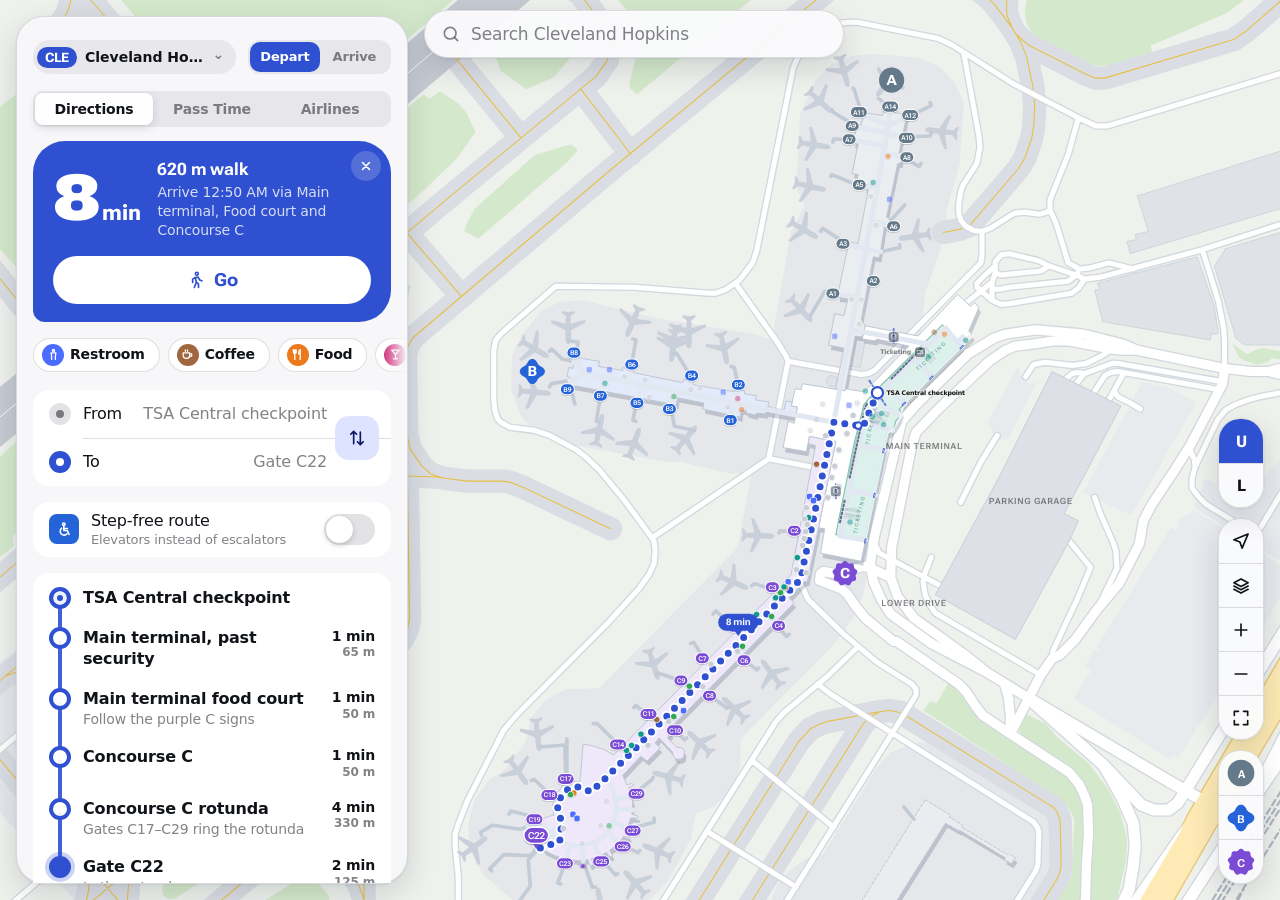
==== commit ab84989c: "DFW: walkways fitted to OpenStreetMap's corridors - concourse walkways: every node snapped to OSM's " ====
--- a/index.html
+++ b/index.html
@@ -1625,235 +1625,579 @@
   // Concourse walkways follow the gates in order (tools: geometry from the OSM gate positions).
   const GEO = { lat0: 32.8990, lon0: -97.0405, kx: Math.cos(32.8990 * Math.PI / 180) * 111320, ky: 110574 };
   const V = {
-    a0: [180,-881],
-    a1: [252,-869],
-    a2: [324,-858],
-    a3: [388,-826],
-    a4: [414,-758],
-    a5: [436,-689],
-    a6: [444,-616],
-    a7: [428,-545],
-    a8: [398,-479],
-    a9: [370,-412],
-    a10: [307,-381],
-    a11: [235,-374],
-    a12: [162,-368],
-    aL0: [177,-835],
-    aB0: [177,-834],
-    aL1: [260,-822],
-    aB1: [260,-821],
-    aL2: [342,-808],
-    aB2: [342,-807],
-    aL3: [373,-733],
-    aB3: [373,-732],
-    aL4: [396,-653],
-    aB4: [396,-652],
-    aL5: [389,-571],
-    aB5: [389,-570],
-    aL6: [356,-494],
-    aB6: [356,-493],
-    aL7: [319,-428],
-    aB7: [319,-427],
-    aL8: [237,-420],
-    aB8: [237,-419],
-    aL9: [153,-413],
-    aB9: [153,-412],
-    tixA: [389,-571,"Terminal A check-in"],
-    bagA: [389,-570,"Terminal A baggage claim"],
-    curbA: [372,-556,"Terminal A arrivals curb"],
-    alift0: [181,-831],
-    alift5: [393,-567],
-    alift9: [157,-409],
-    b0: [-162,-229],
-    b1: [-165,-302],
-    b2: [-199,-367],
-    b3: [-261,-400],
-    b4: [-331,-425],
-    b5: [-374,-482],
-    b6: [-400,-552],
-    b7: [-420,-623],
-    b8: [-407,-695],
-    b9: [-382,-765],
-    b10: [-385,-839],
-    b11: [-420,-893],
-    b12: [-364,-866],
-    b13: [-291,-853],
-    b14: [-220,-872],
-    b15: [-146,-880],
-    bL0: [-207,-234],
-    bB0: [-207,-233],
-    bL1: [-180,-310],
-    bB1: [-180,-309],
-    bL2: [-188,-392],
-    bB2: [-188,-391],
-    bL3: [-239,-442],
-    bB3: [-239,-441],
-    bL4: [-317,-466],
-    bB4: [-317,-465],
-    bL5: [-348,-542],
-    bB5: [-348,-541],
-    bL6: [-374,-621],
-    bB6: [-374,-620],
-    bL7: [-356,-700],
-    bB7: [-356,-699],
-    bL8: [-338,-780],
-    bB8: [-338,-779],
-    bL9: [-341,-862],
-    bB9: [-341,-861],
-    bL10: [-409,-871],
-    bB10: [-409,-870],
-    bL11: [-388,-826],
-    bB11: [-388,-825],
-    bL12: [-308,-809],
-    bB12: [-308,-808],
-    bL13: [-227,-823],
-    bB13: [-227,-822],
-    bL14: [-146,-834],
-    bB14: [-146,-833],
-    tixB: [-356,-700,"Terminal B check-in"],
-    bagB: [-356,-699,"Terminal B baggage claim"],
-    curbB: [-342,-716,"Terminal B arrivals curb"],
-    blift0: [-203,-230],
-    blift7: [-352,-696],
-    blift14: [-142,-830],
-    c0: [199,-95],
-    c1: [272,-80],
-    c2: [344,-62],
-    c3: [397,-12],
-    c4: [422,58],
-    c5: [438,131],
-    c6: [437,206],
-    c7: [420,279],
-    c8: [373,334],
-    c9: [312,379],
-    c10: [244,408],
-    c11: [170,414],
-    cL0: [196,-49],
-    cB0: [196,-48],
-    cL1: [280,-33],
-    cB1: [280,-32],
-    cL2: [355,2],
-    cB2: [355,3],
-    cL3: [382,84],
-    cB3: [382,85],
-    cL4: [394,168],
-    cB4: [394,169],
-    cL5: [380,252],
-    cB5: [380,253],
-    cL6: [327,315],
-    cB6: [327,316],
-    cL7: [253,357],
-    cB7: [253,358],
-    cL8: [169,368],
-    cB8: [169,369],
-    tixC: [394,168,"Terminal C check-in"],
-    bagC: [394,169,"Terminal C baggage claim"],
-    curbC: [377,183,"Terminal C arrivals curb"],
-    clift0: [200,-45],
-    clift4: [398,172],
-    clift8: [173,372],
-    d0: [-169,638],
-    d1: [-191,570],
+    a0: [156,-893],
+    a1: [258,-882],
+    a2: [313,-861],
+    a3: [406,-843],
+    a4: [414,-771],
+    a5: [448,-690],
+    a6: [454,-614],
+    a7: [433,-547],
+    a8: [411,-484],
+    a9: [396,-407],
+    a10: [327,-359],
+    a11: [220,-368],
+    a12: [192,-366],
+    aL0: [236,-869],
+    aB0: [236,-868],
+    aL1: [288,-849],
+    aB1: [288,-848],
+    aL2: [351,-808],
+    aB2: [351,-807],
+    aL3: [400,-740],
+    aB3: [400,-739],
+    aL4: [427,-654],
+    aB4: [427,-653],
+    aL5: [416,-572],
+    aB5: [416,-571],
+    aL6: [380,-476],
+    aB6: [380,-475],
+    aL7: [322,-423],
+    aB7: [322,-422],
+    aL8: [238,-394],
+    aB8: [238,-393],
+    aL9: [153,-372],
+    aB9: [153,-371],
+    chkA12p: [338,-826],
+    chkA21p: [439,-635],
+    chkA35p: [260,-384],
+    chkB9p: [-336,-429],
+    chkB30p: [-384,-846],
+    chkC21p: [436,154],
+    chkD18p: [-341,275],
+    chkD22p: [-374,180],
+    chkD30p: [-338,41],
+    chkE8p: [330,736],
+    chkE16p: [431,994],
+    chkE18p: [402,1082],
+    chkE33p: [296,1187],
+    // bends in the walkways, from OpenStreetMap
+    aw1: [205,-892],
+    aw2: [431,-738],
+    aw3: [454,-651],
+    bw1: [-123,-226],
+    bw2: [-123,-269],
+    bw3: [-430,-660],
+    bw4: [-208,-893],
+    cw1: [451,93],
+    cw2: [456,142],
+    cw3: [456,142],
+    cw4: [443,254],
+    cw5: [288,416],
+    dw1: [-132,643],
+    dw2: [-132,569],
+    dw3: [-272,363],
+    dw4: [-420,362],
+    dw5: [-436,234],
+    dw6: [-415,63],
+    dw7: [-415,-46],
+    ew1: [425,1060],
+    ew2: [249,1207],
+    ew3: [223,1211],
+    ew4: [223,1211],
+    ew5: [206,1226],
+    aw4: [322,-835],
+    aw5: [380,-782],
+    aw6: [434,-610],
+    aw7: [420,-544],
+    aw8: [278,-399],
+    aw9: [218,-386],
+    aw10: [211,-373],
+    bw5: [-186,-376],
+    bw6: [-186,-376],
+    bw7: [-186,-376],
+    bw8: [-186,-376],
+    bw9: [-186,-376],
+    bw10: [-186,-376],
+    bw11: [-186,-376],
+    bw12: [-186,-376],
+    bw13: [-186,-376],
+    bw14: [-186,-376],
+    bw15: [-186,-376],
+    bw16: [-186,-376],
+    bw17: [-186,-376],
+    bw18: [-186,-376],
+    bw19: [-186,-376],
+    bw20: [-186,-376],
+    bw21: [-186,-376],
+    bw22: [-186,-376],
+    bw23: [-186,-376],
+    bw24: [-186,-376],
+    bw25: [-186,-376],
+    bw26: [-186,-376],
+    bw27: [-186,-376],
+    bw28: [-186,-376],
+    bw29: [-186,-376],
+    bw30: [-186,-376],
+    bw31: [-186,-376],
+    bw32: [-186,-376],
+    bw33: [-186,-376],
+    bw34: [-186,-376],
+    bw35: [-186,-376],
+    bw36: [-186,-376],
+    bw37: [-186,-376],
+    bw38: [-186,-376],
+    bw39: [-186,-376],
+    bw40: [-186,-376],
+    bw41: [-186,-376],
+    bw42: [-186,-376],
+    bw43: [-186,-376],
+    bw44: [-403,-569],
+    bw45: [-408,-670],
+    bw46: [-381,-746],
+    bw47: [-311,-829],
+    cw6: [246,-76],
+    cw7: [340,-29],
+    cw8: [386,-1],
+    cw9: [415,44],
+    cw10: [427,71],
+    cw11: [430,129],
+    cw12: [431,183],
+    cw13: [427,255],
+    cw14: [401,303],
+    cw15: [385,324],
+    cw16: [371,322],
+    cw17: [316,368],
+    cw18: [317,387],
+    cw19: [267,418],
+    dw8: [-131,361],
+    dw9: [-216,359],
+    dw10: [-227,350],
+    dw11: [-227,350],
+    dw12: [-227,350],
+    dw13: [-227,350],
+    dw14: [-227,350],
+    dw15: [-227,350],
+    dw16: [-227,350],
+    dw17: [-227,350],
+    dw18: [-227,350],
+    dw19: [-227,350],
+    dw20: [-227,350],
+    dw21: [-227,350],
+    dw22: [-227,350],
+    dw23: [-227,350],
+    dw24: [-227,350],
+    dw25: [-227,350],
+    dw26: [-227,350],
+    dw27: [-227,350],
+    dw28: [-227,350],
+    dw29: [-227,350],
+    dw30: [-227,350],
+    dw31: [-227,350],
+    dw32: [-227,350],
+    dw33: [-227,350],
+    dw34: [-227,350],
+    dw35: [-227,350],
+    dw36: [-227,350],
+    dw37: [-227,350],
+    dw38: [-227,350],
+    dw39: [-227,350],
+    dw40: [-227,350],
+    dw41: [-227,350],
+    dw42: [-227,350],
+    dw43: [-227,350],
+    dw44: [-227,350],
+    dw45: [-227,350],
+    dw46: [-227,350],
+    dw47: [-227,350],
+    dw48: [-227,350],
+    dw49: [-227,350],
+    dw50: [-227,350],
+    dw51: [-227,350],
+    dw52: [-227,350],
+    dw53: [-227,350],
+    dw54: [-227,350],
+    dw55: [-227,350],
+    dw56: [-227,350],
+    dw57: [-227,350],
+    dw58: [-227,350],
+    dw59: [-227,350],
+    dw60: [-227,350],
+    dw61: [-227,350],
+    dw62: [-227,350],
+    dw63: [-227,350],
+    dw64: [-227,350],
+    dw65: [-227,350],
+    dw66: [-227,350],
+    dw67: [-227,350],
+    dw68: [-227,350],
+    dw69: [-227,350],
+    dw70: [-227,350],
+    dw71: [-227,350],
+    dw72: [-227,350],
+    dw73: [-227,350],
+    dw74: [-227,350],
+    dw75: [-227,350],
+    dw76: [-227,350],
+    dw77: [-227,350],
+    dw78: [-227,350],
+    dw79: [-227,350],
+    dw80: [-227,350],
+    dw81: [-227,350],
+    dw82: [-227,350],
+    dw83: [-227,350],
+    dw84: [-227,350],
+    dw85: [-227,350],
+    dw86: [-227,350],
+    dw87: [-227,350],
+    ew6: [243,713],
+    ew7: [320,748],
+    ew8: [392,822],
+    ew9: [426,933],
+    ew10: [417,1020],
+    ew11: [371,1105],
+    ew12: [268,1180],
+    ew13: [246,1186],
+    ew14: [209,1194],
+    aw11: [322,-834],
+    aw12: [380,-781],
+    aw13: [434,-609],
+    aw14: [420,-543],
+    aw15: [278,-398],
+    aw16: [218,-385],
+    aw17: [211,-372],
+    bw48: [-186,-375],
+    bw49: [-186,-375],
+    bw50: [-186,-375],
+    bw51: [-186,-375],
+    bw52: [-186,-375],
+    bw53: [-186,-375],
+    bw54: [-186,-375],
+    bw55: [-186,-375],
+    bw56: [-186,-375],
+    bw57: [-186,-375],
+    bw58: [-186,-375],
+    bw59: [-186,-375],
+    bw60: [-186,-375],
+    bw61: [-186,-375],
+    bw62: [-186,-375],
+    bw63: [-186,-375],
+    bw64: [-186,-375],
+    bw65: [-186,-375],
+    bw66: [-186,-375],
+    bw67: [-186,-375],
+    bw68: [-186,-375],
+    bw69: [-186,-375],
+    bw70: [-186,-375],
+    bw71: [-186,-375],
+    bw72: [-186,-375],
+    bw73: [-186,-375],
+    bw74: [-186,-375],
+    bw75: [-186,-375],
+    bw76: [-186,-375],
+    bw77: [-186,-375],
+    bw78: [-186,-375],
+    bw79: [-186,-375],
+    bw80: [-186,-375],
+    bw81: [-186,-375],
+    bw82: [-186,-375],
+    bw83: [-186,-375],
+    bw84: [-186,-375],
+    bw85: [-186,-375],
+    bw86: [-186,-375],
+    bw87: [-403,-568],
+    bw88: [-408,-669],
+    bw89: [-381,-745],
+    bw90: [-311,-828],
+    cw20: [246,-75],
+    cw21: [340,-28],
+    cw22: [386,0],
+    cw23: [415,45],
+    cw24: [427,72],
+    cw25: [430,130],
+    cw26: [431,184],
+    cw27: [427,256],
+    cw28: [401,304],
+    cw29: [385,325],
+    cw30: [371,323],
+    cw31: [316,369],
+    cw32: [317,388],
+    cw33: [267,419],
+    dw88: [-131,362],
+    dw89: [-216,360],
+    dw90: [-227,351],
+    dw91: [-227,351],
+    dw92: [-227,351],
+    dw93: [-227,351],
+    dw94: [-227,351],
+    dw95: [-227,351],
+    dw96: [-227,351],
+    dw97: [-227,351],
+    dw98: [-227,351],
+    dw99: [-227,351],
+    dw100: [-227,351],
+    dw101: [-227,351],
+    dw102: [-227,351],
+    dw103: [-227,351],
+    dw104: [-227,351],
+    dw105: [-227,351],
+    dw106: [-227,351],
+    dw107: [-227,351],
+    dw108: [-227,351],
+    dw109: [-227,351],
+    dw110: [-227,351],
+    dw111: [-227,351],
+    dw112: [-227,351],
+    dw113: [-227,351],
+    dw114: [-227,351],
+    dw115: [-227,351],
+    dw116: [-227,351],
+    dw117: [-227,351],
+    dw118: [-227,351],
+    dw119: [-227,351],
+    dw120: [-227,351],
+    dw121: [-227,351],
+    dw122: [-227,351],
+    dw123: [-227,351],
+    dw124: [-227,351],
+    dw125: [-227,351],
+    dw126: [-227,351],
+    dw127: [-227,351],
+    dw128: [-227,351],
+    dw129: [-227,351],
+    dw130: [-227,351],
+    dw131: [-227,351],
+    dw132: [-227,351],
+    dw133: [-227,351],
+    dw134: [-227,351],
+    dw135: [-227,351],
+    dw136: [-227,351],
+    dw137: [-227,351],
+    dw138: [-227,351],
+    dw139: [-227,351],
+    dw140: [-227,351],
+    dw141: [-227,351],
+    dw142: [-227,351],
+    dw143: [-227,351],
+    dw144: [-227,351],
+    dw145: [-227,351],
+    dw146: [-227,351],
+    dw147: [-227,351],
+    dw148: [-227,351],
+    dw149: [-227,351],
+    dw150: [-227,351],
+    dw151: [-227,351],
+    dw152: [-227,351],
+    dw153: [-227,351],
+    dw154: [-227,351],
+    dw155: [-227,351],
+    dw156: [-227,351],
+    dw157: [-227,351],
+    dw158: [-227,351],
+    dw159: [-227,351],
+    dw160: [-227,351],
+    dw161: [-227,351],
+    dw162: [-227,351],
+    dw163: [-227,351],
+    dw164: [-227,351],
+    dw165: [-227,351],
+    dw166: [-227,351],
+    dw167: [-227,351],
+    ew15: [243,714],
+    ew16: [320,749],
+    ew17: [392,823],
+    ew18: [426,934],
+    ew19: [417,1021],
+    ew20: [371,1106],
+    ew21: [268,1181],
+    ew22: [246,1187],
+    ew23: [209,1195],
+    tixA: [416,-572,"Terminal A check-in"],
+    bagA: [416,-571,"Terminal A baggage claim"],
+    curbA: [405,-589,"Terminal A arrivals curb"],
+    alift0: [240,-872],
+    alift5: [419,-568],
+    alift9: [158,-371],
+    b0: [-138,-229],
+    b1: [-129,-268],
+    b2: [-184,-366],
+    b3: [-260,-383],
+    b4: [-346,-400],
+    b5: [-387,-483],
+    b6: [-418,-545],
+    b7: [-431,-618],
+    b8: [-423,-702],
+    b9: [-387,-778],
+    b10: [-390,-819],
+    b11: [-423,-897],
+    b12: [-328,-874],
+    b13: [-292,-864],
+    b14: [-240,-885],
+    b15: [-138,-894],
+    bL0: [-186,-376],
+    bB0: [-186,-375],
+    bL1: [-186,-376],
+    bB1: [-186,-375],
+    bL2: [-189,-388],
+    bB2: [-189,-387],
+    bL3: [-264,-411],
+    bB3: [-264,-410],
+    bL4: [-330,-450],
+    bB4: [-330,-449],
+    bL5: [-374,-511],
+    bB5: [-374,-510],
+    bL6: [-405,-607],
+    bB6: [-405,-606],
+    bL7: [-394,-706],
+    bB7: [-394,-705],
+    bL8: [-350,-791],
+    bB8: [-350,-790],
+    bL9: [-337,-858],
+    bB9: [-337,-857],
+    bL10: [-370,-829],
+    bB10: [-370,-828],
+    bL11: [-373,-821],
+    bB11: [-373,-820],
+    bL12: [-315,-816],
+    bB12: [-315,-815],
+    bL13: [-239,-864],
+    bB13: [-239,-863],
+    bL14: [-146,-875],
+    bB14: [-146,-874],
+    tixB: [-394,-706,"Terminal B check-in"],
+    bagB: [-394,-705,"Terminal B baggage claim"],
+    curbB: [-374,-709,"Terminal B arrivals curb"],
+    blift0: [-185,-371],
+    blift7: [-399,-705],
+    blift14: [-144,-880],
+    c0: [176,-119],
+    c1: [272,-107],
+    c2: [343,-91],
+    c3: [415,-28],
+    c4: [436,51],
+    c5: [451,142],
+    c6: [454,207],
+    c7: [423,296],
+    c8: [369,364],
+    c9: [337,389],
+    c10: [248,429],
+    c11: [180,430],
+    cL0: [200,-77],
+    cB0: [200,-76],
+    cL1: [284,-58],
+    cB1: [284,-57],
+    cL2: [366,2],
+    cB2: [366,3],
+    cL3: [416,87],
+    cB3: [416,88],
+    cL4: [420,168],
+    cB4: [420,169],
+    cL5: [417,241],
+    cB5: [417,242],
+    cL6: [351,342],
+    cB6: [351,343],
+    cL7: [247,419],
+    cB7: [247,420],
+    cL8: [233,420],
+    cB8: [233,421],
+    tixC: [420,168,"Terminal C check-in"],
+    bagC: [420,169,"Terminal C baggage claim"],
+    curbC: [405,181,"Terminal C arrivals curb"],
+    clift0: [198,-81],
+    clift4: [424,165],
+    clift8: [237,423],
+    d0: [-170,641],
+    d1: [-168,562],
     d2: [-193,497],
-    d3: [-200,424],
-    d4: [-233,366],
-    d5: [-306,363],
-    d6: [-379,359],
-    d7: [-417,319],
-    d8: [-425,246],
-    d9: [-428,173],
-    d10: [-426,99],
-    d11: [-419,27],
-    d12: [-405,-40],
-    d13: [-332,-43],
-    d14: [-259,-45],
-    d15: [-186,-45],
-    dL0: [-174,624],
-    dB0: [-174,625],
-    dL1: [-237,580],
-    dB1: [-237,581],
-    dL2: [-235,495],
-    dB2: [-235,496],
-    dL3: [-227,411],
-    dB3: [-227,412],
-    dL4: [-236,328],
-    dB4: [-236,329],
-    dL5: [-313,317],
-    dB5: [-313,318],
-    dL6: [-388,326],
-    dB6: [-388,327],
-    dL7: [-377,264],
-    dB7: [-377,265],
-    dL8: [-382,180],
-    dB8: [-382,181],
-    dL9: [-380,95],
-    dB9: [-380,96],
-    dL10: [-371,11],
-    dB10: [-371,12],
-    dL11: [-357,4],
-    dB11: [-357,5],
-    dL12: [-272,1],
-    dB12: [-272,2],
-    dL13: [-188,1],
-    dB13: [-188,2],
-    tixD: [-377,264,"Terminal D check-in"],
-    bagD: [-377,265,"Terminal D baggage claim"],
-    curbD: [-357,273,"Terminal D arrivals curb"],
-    dlift0: [-170,628],
-    dlift7: [-373,268],
-    dlift13: [-184,5],
-    e0: [185,696],
-    e1: [261,704],
-    e2: [333,730],
-    e3: [391,777],
-    e4: [414,850],
-    e5: [433,924],
-    e6: [430,1000],
-    e7: [406,1073],
-    e8: [366,1155],
-    e9: [304,1202],
-    e10: [227,1220],
-    e11: [151,1221],
-    eL0: [183,742],
-    eB0: [183,743],
-    eL1: [271,755],
-    eB1: [271,756],
-    eL2: [351,794],
-    eB2: [351,795],
-    eL3: [376,880],
-    eB3: [376,881],
-    eL4: [389,968],
-    eB4: [389,969],
-    eL5: [365,1054],
-    eB5: [365,1055],
-    eL6: [325,1134],
-    eB6: [325,1135],
-    eL7: [237,1151],
-    eB7: [237,1152],
-    eL8: [152,1175],
-    eB8: [152,1176],
-    tixE: [389,968,"Terminal E check-in"],
-    bagE: [389,969,"Terminal E baggage claim"],
-    curbE: [374,985,"Terminal E arrivals curb"],
-    elift0: [187,746],
-    elift4: [393,972],
-    elift8: [156,1179],
+    d3: [-198,387],
+    d4: [-248,386],
+    d5: [-336,362],
+    d6: [-403,362],
+    d7: [-420,342],
+    d8: [-419,250],
+    d9: [-436,177],
+    d10: [-436,82],
+    d11: [-415,21],
+    d12: [-401,-46],
+    d13: [-331,-45],
+    d14: [-260,-44],
+    d15: [-186,-44],
+    dL0: [-149,361],
+    dB0: [-149,362],
+    dL1: [-227,350],
+    dB1: [-227,351],
+    dL2: [-227,350],
+    dB2: [-227,351],
+    dL3: [-227,350],
+    dB3: [-227,351],
+    dL4: [-248,339],
+    dB4: [-248,340],
+    dL5: [-291,295],
+    dB5: [-291,296],
+    dL6: [-324,261],
+    dB6: [-324,262],
+    dL7: [-339,245],
+    dB7: [-339,246],
+    dL8: [-352,180],
+    dB8: [-352,181],
+    dL9: [-351,102],
+    dB9: [-351,103],
+    dL10: [-325,58],
+    dB10: [-325,59],
+    dL11: [-315,48],
+    dB11: [-315,49],
+    dL12: [-270,3],
+    dB12: [-270,4],
+    dL13: [-226,-32],
+    dB13: [-226,-31],
+    tixD: [-339,245,"Terminal D check-in"],
+    bagD: [-339,246,"Terminal D baggage claim"],
+    curbD: [-319,244,"Terminal D arrivals curb"],
+    dlift0: [-153,363],
+    dlift7: [-344,245],
+    dlift13: [-231,-34],
+    e0: [194,684],
+    e1: [271,699],
+    e2: [320,721],
+    e3: [397,792],
+    e4: [430,849],
+    e5: [448,931],
+    e6: [441,1011],
+    e7: [410,1088],
+    e8: [390,1154],
+    e9: [297,1190],
+    e10: [226,1226],
+    e11: [140,1228],
+    eL0: [182,709],
+    eB0: [182,710],
+    eL1: [279,732],
+    eB1: [279,733],
+    eL2: [361,783],
+    eB2: [361,784],
+    eL3: [410,878],
+    eB3: [410,879],
+    eL4: [420,975],
+    eB4: [420,976],
+    eL5: [387,1073],
+    eB5: [387,1074],
+    eL6: [332,1143],
+    eB6: [332,1144],
+    eL7: [252,1177],
+    eB7: [252,1178],
+    eL8: [153,1195],
+    eB8: [153,1196],
+    tixE: [420,975,"Terminal E check-in"],
+    bagE: [420,976,"Terminal E baggage claim"],
+    curbE: [410,958,"Terminal E arrivals curb"],
+    elift0: [184,704],
+    elift4: [423,979],
+    elift8: [151,1200],
     es0: [536,1270],
     es1: [567,1248],
     es2: [608,1199],
-    chkA12: [333,-833,"TSA checkpoint A12"],
-    chkA21: [420,-634,"TSA checkpoint A21"],
-    chkA35: [236,-397,"TSA checkpoint A35"],
-    chkB9: [-324,-446,"TSA checkpoint B9"],
-    chkB30: [-414,-882,"TSA checkpoint B30"],
-    chkC21: [416,150,"TSA checkpoint C21"],
-    chkD18: [-402,322,"TSA checkpoint D18"],
-    chkD22: [-405,176,"TSA checkpoint D22"],
-    chkD30: [-388,-14,"TSA checkpoint D30"],
-    chkE8: [342,762,"TSA checkpoint E8"],
-    chkE16: [410,984,"TSA checkpoint E16"],
-    chkE18: [386,1064,"TSA checkpoint E18"],
-    chkE33: [314,1168,"TSA checkpoint E33"],
+    chkA12: [343,-819,"TSA checkpoint A12"],
+    chkA21: [435,-642,"TSA checkpoint A21"],
+    chkA35: [267,-387,"TSA checkpoint A35"],
+    chkB9: [-334,-437,"TSA checkpoint B9"],
+    chkB30: [-379,-840,"TSA checkpoint B30"],
+    chkC21: [430,159,"TSA checkpoint C21"],
+    chkD18: [-335,270,"TSA checkpoint D18"],
+    chkD22: [-366,180,"TSA checkpoint D22"],
+    chkD30: [-333,47,"TSA checkpoint D30"],
+    chkE8: [334,743,"TSA checkpoint E8"],
+    chkE16: [427,987,"TSA checkpoint E16"],
+    chkE18: [395,1078,"TSA checkpoint E18"],
+    chkE33: [292,1180,"TSA checkpoint E33"],
     sk0: [385,-848,"Skylink · Terminal A (A8–A21)"],
     sk1: [369,-385,"Skylink · Terminal A (A22–A39)"],
     sk2: [387,-56,"Skylink · Terminal C (C2–C19)"],
@@ -1871,12 +2215,15 @@
     tlD: [0, 0, 'Terminal Link bus · Terminal D'], tlE: [0, 0, 'Terminal Link bus · Terminal E'],
   };
   const EDGES = [
-    ["a0","a1","A"],
+    ["a0","aw1","A"],
+    ["aw1","a1","A"],
     ["a1","a2","A"],
     ["a2","a3","A"],
     ["a3","a4","A"],
-    ["a4","a5","A"],
-    ["a5","a6","A"],
+    ["a4","aw2","A"],
+    ["aw2","a5","A"],
+    ["a5","aw3","A"],
+    ["aw3","a6","A"],
     ["a6","a7","A"],
     ["a7","a8","A"],
     ["a8","a9","A"],
@@ -1884,23 +2231,37 @@
     ["a10","a11","A"],
     ["a11","a12","A"],
     ["aL0","aL1","L"],
-    ["aL1","aL2","L"],
-    ["aL2","aL3","L"],
+    ["aL1","aw4","L"],
+    ["aw4","aL2","L"],
+    ["aL2","aw5","L"],
+    ["aw5","aL3","L"],
     ["aL3","aL4","L"],
-    ["aL4","aL5","L"],
-    ["aL5","aL6","L"],
+    ["aL4","aw6","L"],
+    ["aw6","aL5","L"],
+    ["aL5","aw7","L"],
+    ["aw7","aL6","L"],
     ["aL6","aL7","L"],
-    ["aL7","aL8","L"],
-    ["aL8","aL9","L"],
+    ["aL7","aw8","L"],
+    ["aw8","aL8","L"],
+    ["aL8","aw9","L"],
+    ["aw9","aw10","L"],
+    ["aw10","aL9","L"],
     ["aB0","aB1","LL"],
-    ["aB1","aB2","LL"],
-    ["aB2","aB3","LL"],
+    ["aB1","aw11","LL"],
+    ["aw11","aB2","LL"],
+    ["aB2","aw12","LL"],
+    ["aw12","aB3","LL"],
     ["aB3","aB4","LL"],
-    ["aB4","aB5","LL"],
-    ["aB5","aB6","LL"],
+    ["aB4","aw13","LL"],
+    ["aw13","aB5","LL"],
+    ["aB5","aw14","LL"],
+    ["aw14","aB6","LL"],
     ["aB6","aB7","LL"],
-    ["aB7","aB8","LL"],
-    ["aB8","aB9","LL"],
+    ["aB7","aw15","LL"],
+    ["aw15","aB8","LL"],
+    ["aB8","aw16","LL"],
+    ["aw16","aw17","LL"],
+    ["aw17","aB9","LL"],
     ["tixA","aL5","L"],
     ["bagA","aB5","LL"],
     ["bagA","curbA","LL"],
@@ -1913,48 +2274,138 @@
     ["aL9","aB9","X","esc"],
     ["aL9","alift9","L"],
     ["alift9","aB9","X","lift"],
-    ["b0","b1","B"],
+    ["b0","bw1","B"],
+    ["bw1","bw2","B"],
+    ["bw2","b1","B"],
     ["b1","b2","B"],
     ["b2","b3","B"],
     ["b3","b4","B"],
     ["b4","b5","B"],
     ["b5","b6","B"],
     ["b6","b7","B"],
-    ["b7","b8","B"],
+    ["b7","bw3","B"],
+    ["bw3","b8","B"],
     ["b8","b9","B"],
     ["b9","b10","B"],
     ["b10","b11","B"],
     ["b11","b12","B"],
     ["b12","b13","B"],
     ["b13","b14","B"],
-    ["b14","b15","B"],
-    ["bL0","bL1","L"],
+    ["b14","bw4","B"],
+    ["bw4","b15","B"],
+    ["bL0","bw5","L"],
+    ["bw5","bw6","L"],
+    ["bw6","bw7","L"],
+    ["bw7","bw8","L"],
+    ["bw8","bw9","L"],
+    ["bw9","bw10","L"],
+    ["bw10","bw11","L"],
+    ["bw11","bw12","L"],
+    ["bw12","bw13","L"],
+    ["bw13","bw14","L"],
+    ["bw14","bw15","L"],
+    ["bw15","bw16","L"],
+    ["bw16","bw17","L"],
+    ["bw17","bw18","L"],
+    ["bw18","bw19","L"],
+    ["bw19","bw20","L"],
+    ["bw20","bw21","L"],
+    ["bw21","bw22","L"],
+    ["bw22","bw23","L"],
+    ["bw23","bw24","L"],
+    ["bw24","bw25","L"],
+    ["bw25","bw26","L"],
+    ["bw26","bw27","L"],
+    ["bw27","bw28","L"],
+    ["bw28","bw29","L"],
+    ["bw29","bw30","L"],
+    ["bw30","bw31","L"],
+    ["bw31","bw32","L"],
+    ["bw32","bw33","L"],
+    ["bw33","bw34","L"],
+    ["bw34","bw35","L"],
+    ["bw35","bw36","L"],
+    ["bw36","bw37","L"],
+    ["bw37","bw38","L"],
+    ["bw38","bw39","L"],
+    ["bw39","bw40","L"],
+    ["bw40","bw41","L"],
+    ["bw41","bw42","L"],
+    ["bw42","bw43","L"],
+    ["bw43","bL1","L"],
     ["bL1","bL2","L"],
     ["bL2","bL3","L"],
     ["bL3","bL4","L"],
     ["bL4","bL5","L"],
-    ["bL5","bL6","L"],
-    ["bL6","bL7","L"],
-    ["bL7","bL8","L"],
+    ["bL5","bw44","L"],
+    ["bw44","bL6","L"],
+    ["bL6","bw45","L"],
+    ["bw45","bL7","L"],
+    ["bL7","bw46","L"],
+    ["bw46","bL8","L"],
     ["bL8","bL9","L"],
     ["bL9","bL10","L"],
     ["bL10","bL11","L"],
     ["bL11","bL12","L"],
-    ["bL12","bL13","L"],
+    ["bL12","bw47","L"],
+    ["bw47","bL13","L"],
     ["bL13","bL14","L"],
-    ["bB0","bB1","LL"],
+    ["bB0","bw48","LL"],
+    ["bw48","bw49","LL"],
+    ["bw49","bw50","LL"],
+    ["bw50","bw51","LL"],
+    ["bw51","bw52","LL"],
+    ["bw52","bw53","LL"],
+    ["bw53","bw54","LL"],
+    ["bw54","bw55","LL"],
+    ["bw55","bw56","LL"],
+    ["bw56","bw57","LL"],
+    ["bw57","bw58","LL"],
+    ["bw58","bw59","LL"],
+    ["bw59","bw60","LL"],
+    ["bw60","bw61","LL"],
+    ["bw61","bw62","LL"],
+    ["bw62","bw63","LL"],
+    ["bw63","bw64","LL"],
+    ["bw64","bw65","LL"],
+    ["bw65","bw66","LL"],
+    ["bw66","bw67","LL"],
+    ["bw67","bw68","LL"],
+    ["bw68","bw69","LL"],
+    ["bw69","bw70","LL"],
+    ["bw70","bw71","LL"],
+    ["bw71","bw72","LL"],
+    ["bw72","bw73","LL"],
+    ["bw73","bw74","LL"],
+    ["bw74","bw75","LL"],
+    ["bw75","bw76","LL"],
+    ["bw76","bw77","LL"],
+    ["bw77","bw78","LL"],
+    ["bw78","bw79","LL"],
+    ["bw79","bw80","LL"],
+    ["bw80","bw81","LL"],
+    ["bw81","bw82","LL"],
+    ["bw82","bw83","LL"],
+    ["bw83","bw84","LL"],
+    ["bw84","bw85","LL"],
+    ["bw85","bw86","LL"],
+    ["bw86","bB1","LL"],
     ["bB1","bB2","LL"],
     ["bB2","bB3","LL"],
     ["bB3","bB4","LL"],
     ["bB4","bB5","LL"],
-    ["bB5","bB6","LL"],
-    ["bB6","bB7","LL"],
-    ["bB7","bB8","LL"],
+    ["bB5","bw87","LL"],
+    ["bw87","bB6","LL"],
+    ["bB6","bw88","LL"],
+    ["bw88","bB7","LL"],
+    ["bB7","bw89","LL"],
+    ["bw89","bB8","LL"],
     ["bB8","bB9","LL"],
     ["bB9","bB10","LL"],
     ["bB10","bB11","LL"],
     ["bB11","bB12","LL"],
-    ["bB12","bB13","LL"],
+    ["bB12","bw90","LL"],
+    ["bw90","bB13","LL"],
     ["bB13","bB14","LL"],
     ["tixB","bL7","L"],
     ["bagB","bB7","LL"],
@@ -1972,28 +2423,61 @@
     ["c1","c2","C"],
     ["c2","c3","C"],
     ["c3","c4","C"],
-    ["c4","c5","C"],
-    ["c5","c6","C"],
-    ["c6","c7","C"],
+    ["c4","cw1","C"],
+    ["cw1","cw2","C"],
+    ["cw2","c5","C"],
+    ["c5","cw3","C"],
+    ["cw3","c6","C"],
+    ["c6","cw4","C"],
+    ["cw4","c7","C"],
     ["c7","c8","C"],
     ["c8","c9","C"],
-    ["c9","c10","C"],
+    ["c9","cw5","C"],
+    ["cw5","c10","C"],
     ["c10","c11","C"],
-    ["cL0","cL1","L"],
-    ["cL1","cL2","L"],
-    ["cL2","cL3","L"],
-    ["cL3","cL4","L"],
-    ["cL4","cL5","L"],
-    ["cL5","cL6","L"],
-    ["cL6","cL7","L"],
+    ["cL0","cw6","L"],
+    ["cw6","cL1","L"],
+    ["cL1","cw7","L"],
+    ["cw7","cL2","L"],
+    ["cL2","cw8","L"],
+    ["cw8","cw9","L"],
+    ["cw9","cw10","L"],
+    ["cw10","cL3","L"],
+    ["cL3","cw11","L"],
+    ["cw11","cL4","L"],
+    ["cL4","cw12","L"],
+    ["cw12","cL5","L"],
+    ["cL5","cw13","L"],
+    ["cw13","cw14","L"],
+    ["cw14","cw15","L"],
+    ["cw15","cw16","L"],
+    ["cw16","cL6","L"],
+    ["cL6","cw17","L"],
+    ["cw17","cw18","L"],
+    ["cw18","cw19","L"],
+    ["cw19","cL7","L"],
     ["cL7","cL8","L"],
-    ["cB0","cB1","LL"],
-    ["cB1","cB2","LL"],
-    ["cB2","cB3","LL"],
-    ["cB3","cB4","LL"],
-    ["cB4","cB5","LL"],
-    ["cB5","cB6","LL"],
-    ["cB6","cB7","LL"],
+    ["cB0","cw20","LL"],
+    ["cw20","cB1","LL"],
+    ["cB1","cw21","LL"],
+    ["cw21","cB2","LL"],
+    ["cB2","cw22","LL"],
+    ["cw22","cw23","LL"],
+    ["cw23","cw24","LL"],
+    ["cw24","cB3","LL"],
+    ["cB3","cw25","LL"],
+    ["cw25","cB4","LL"],
+    ["cB4","cw26","LL"],
+    ["cw26","cB5","LL"],
+    ["cB5","cw27","LL"],
+    ["cw27","cw28","LL"],
+    ["cw28","cw29","LL"],
+    ["cw29","cw30","LL"],
+    ["cw30","cB6","LL"],
+    ["cB6","cw31","LL"],
+    ["cw31","cw32","LL"],
+    ["cw32","cw33","LL"],
+    ["cw33","cB7","LL"],
     ["cB7","cB8","LL"],
     ["tixC","cL4","L"],
     ["bagC","cB4","LL"],
@@ -2007,24 +2491,111 @@
     ["cL8","cB8","X","esc"],
     ["cL8","clift8","L"],
     ["clift8","cB8","X","lift"],
-    ["d0","d1","D"],
+    ["d0","dw1","D"],
+    ["dw1","dw2","D"],
+    ["dw2","d1","D"],
     ["d1","d2","D"],
     ["d2","d3","D"],
     ["d3","d4","D"],
-    ["d4","d5","D"],
+    ["d4","dw3","D"],
+    ["dw3","d5","D"],
     ["d5","d6","D"],
-    ["d6","d7","D"],
+    ["d6","dw4","D"],
+    ["dw4","d7","D"],
     ["d7","d8","D"],
-    ["d8","d9","D"],
+    ["d8","dw5","D"],
+    ["dw5","d9","D"],
     ["d9","d10","D"],
-    ["d10","d11","D"],
-    ["d11","d12","D"],
+    ["d10","dw6","D"],
+    ["dw6","d11","D"],
+    ["d11","dw7","D"],
+    ["dw7","d12","D"],
     ["d12","d13","D"],
     ["d13","d14","D"],
     ["d14","d15","D"],
-    ["dL0","dL1","L"],
-    ["dL1","dL2","L"],
-    ["dL2","dL3","L"],
+    ["dL0","dw8","L"],
+    ["dw8","dw9","L"],
+    ["dw9","dL1","L"],
+    ["dL1","dw10","L"],
+    ["dw10","dw11","L"],
+    ["dw11","dw12","L"],
+    ["dw12","dw13","L"],
+    ["dw13","dw14","L"],
+    ["dw14","dw15","L"],
+    ["dw15","dw16","L"],
+    ["dw16","dw17","L"],
+    ["dw17","dw18","L"],
+    ["dw18","dw19","L"],
+    ["dw19","dw20","L"],
+    ["dw20","dw21","L"],
+    ["dw21","dw22","L"],
+    ["dw22","dw23","L"],
+    ["dw23","dw24","L"],
+    ["dw24","dw25","L"],
+    ["dw25","dw26","L"],
+    ["dw26","dw27","L"],
+    ["dw27","dw28","L"],
+    ["dw28","dw29","L"],
+    ["dw29","dw30","L"],
+    ["dw30","dw31","L"],
+    ["dw31","dw32","L"],
+    ["dw32","dw33","L"],
+    ["dw33","dw34","L"],
+    ["dw34","dw35","L"],
+    ["dw35","dw36","L"],
+    ["dw36","dw37","L"],
+    ["dw37","dw38","L"],
+    ["dw38","dw39","L"],
+    ["dw39","dw40","L"],
+    ["dw40","dw41","L"],
+    ["dw41","dw42","L"],
+    ["dw42","dw43","L"],
+    ["dw43","dw44","L"],
+    ["dw44","dw45","L"],
+    ["dw45","dw46","L"],
+    ["dw46","dw47","L"],
+    ["dw47","dw48","L"],
+    ["dw48","dL2","L"],
+    ["dL2","dw49","L"],
+    ["dw49","dw50","L"],
+    ["dw50","dw51","L"],
+    ["dw51","dw52","L"],
+    ["dw52","dw53","L"],
+    ["dw53","dw54","L"],
+    ["dw54","dw55","L"],
+    ["dw55","dw56","L"],
+    ["dw56","dw57","L"],
+    ["dw57","dw58","L"],
+    ["dw58","dw59","L"],
+    ["dw59","dw60","L"],
+    ["dw60","dw61","L"],
+    ["dw61","dw62","L"],
+    ["dw62","dw63","L"],
+    ["dw63","dw64","L"],
+    ["dw64","dw65","L"],
+    ["dw65","dw66","L"],
+    ["dw66","dw67","L"],
+    ["dw67","dw68","L"],
+    ["dw68","dw69","L"],
+    ["dw69","dw70","L"],
+    ["dw70","dw71","L"],
+    ["dw71","dw72","L"],
+    ["dw72","dw73","L"],
+    ["dw73","dw74","L"],
+    ["dw74","dw75","L"],
+    ["dw75","dw76","L"],
+    ["dw76","dw77","L"],
+    ["dw77","dw78","L"],
+    ["dw78","dw79","L"],
+    ["dw79","dw80","L"],
+    ["dw80","dw81","L"],
+    ["dw81","dw82","L"],
+    ["dw82","dw83","L"],
+    ["dw83","dw84","L"],
+    ["dw84","dw85","L"],
+    ["dw85","dw86","L"],
+    ["dw86","dw87","L"],
+    ["dw87","dL3","L"],
     ["dL3","dL4","L"],
     ["dL4","dL5","L"],
     ["dL5","dL6","L"],
@@ -2035,9 +2606,89 @@
     ["dL10","dL11","L"],
     ["dL11","dL12","L"],
     ["dL12","dL13","L"],
-    ["dB0","dB1","LL"],
-    ["dB1","dB2","LL"],
-    ["dB2","dB3","LL"],
+    ["dB0","dw88","LL"],
+    ["dw88","dw89","LL"],
+    ["dw89","dB1","LL"],
+    ["dB1","dw90","LL"],
+    ["dw90","dw91","LL"],
+    ["dw91","dw92","LL"],
+    ["dw92","dw93","LL"],
+    ["dw93","dw94","LL"],
+    ["dw94","dw95","LL"],
+    ["dw95","dw96","LL"],
+    ["dw96","dw97","LL"],
+    ["dw97","dw98","LL"],
+    ["dw98","dw99","LL"],
+    ["dw99","dw100","LL"],
+    ["dw100","dw101","LL"],
+    ["dw101","dw102","LL"],
+    ["dw102","dw103","LL"],
+    ["dw103","dw104","LL"],
+    ["dw104","dw105","LL"],
+    ["dw105","dw106","LL"],
+    ["dw106","dw107","LL"],
+    ["dw107","dw108","LL"],
+    ["dw108","dw109","LL"],
+    ["dw109","dw110","LL"],
+    ["dw110","dw111","LL"],
+    ["dw111","dw112","LL"],
+    ["dw112","dw113","LL"],
+    ["dw113","dw114","LL"],
+    ["dw114","dw115","LL"],
+    ["dw115","dw116","LL"],
+    ["dw116","dw117","LL"],
+    ["dw117","dw118","LL"],
+    ["dw118","dw119","LL"],
+    ["dw119","dw120","LL"],
+    ["dw120","dw121","LL"],
+    ["dw121","dw122","LL"],
+    ["dw122","dw123","LL"],
+    ["dw123","dw124","LL"],
+    ["dw124","dw125","LL"],
+    ["dw125","dw126","LL"],
+    ["dw126","dw127","LL"],
+    ["dw127","dw128","LL"],
+    ["dw128","dB2","LL"],
+    ["dB2","dw129","LL"],
+    ["dw129","dw130","LL"],
+    ["dw130","dw131","LL"],
+    ["dw131","dw132","LL"],
+    ["dw132","dw133","LL"],
+    ["dw133","dw134","LL"],
+    ["dw134","dw135","LL"],
+    ["dw135","dw136","LL"],
+    ["dw136","dw137","LL"],
+    ["dw137","dw138","LL"],
+    ["dw138","dw139","LL"],
+    ["dw139","dw140","LL"],
+    ["dw140","dw141","LL"],
+    ["dw141","dw142","LL"],
+    ["dw142","dw143","LL"],
+    ["dw143","dw144","LL"],
+    ["dw144","dw145","LL"],
+    ["dw145","dw146","LL"],
+    ["dw146","dw147","LL"],
+    ["dw147","dw148","LL"],
+    ["dw148","dw149","LL"],
+    ["dw149","dw150","LL"],
+    ["dw150","dw151","LL"],
+    ["dw151","dw152","LL"],
+    ["dw152","dw153","LL"],
+    ["dw153","dw154","LL"],
+    ["dw154","dw155","LL"],
+    ["dw155","dw156","LL"],
+    ["dw156","dw157","LL"],
+    ["dw157","dw158","LL"],
+    ["dw158","dw159","LL"],
+    ["dw159","dw160","LL"],
+    ["dw160","dw161","LL"],
+    ["dw161","dw162","LL"],
+    ["dw162","dw163","LL"],
+    ["dw163","dw164","LL"],
+    ["dw164","dw165","LL"],
+    ["dw165","dw166","LL"],
+    ["dw166","dw167","LL"],
+    ["dw167","dB3","LL"],
     ["dB3","dB4","LL"],
     ["dB4","dB5","LL"],
     ["dB5","dB6","LL"],
@@ -2066,27 +2717,50 @@
     ["e3","e4","E"],
     ["e4","e5","E"],
     ["e5","e6","E"],
-    ["e6","e7","E"],
+    ["e6","ew1","E"],
+    ["ew1","e7","E"],
     ["e7","e8","E"],
     ["e8","e9","E"],
-    ["e9","e10","E"],
-    ["e10","e11","E"],
-    ["eL0","eL1","L"],
-    ["eL1","eL2","L"],
-    ["eL2","eL3","L"],
-    ["eL3","eL4","L"],
-    ["eL4","eL5","L"],
-    ["eL5","eL6","L"],
-    ["eL6","eL7","L"],
-    ["eL7","eL8","L"],
-    ["eB0","eB1","LL"],
-    ["eB1","eB2","LL"],
-    ["eB2","eB3","LL"],
-    ["eB3","eB4","LL"],
-    ["eB4","eB5","LL"],
-    ["eB5","eB6","LL"],
-    ["eB6","eB7","LL"],
-    ["eB7","eB8","LL"],
+    ["e9","ew2","E"],
+    ["ew2","ew3","E"],
+    ["ew3","e10","E"],
+    ["e10","ew4","E"],
+    ["ew4","ew5","E"],
+    ["ew5","e11","E"],
+    ["eL0","ew6","L"],
+    ["ew6","eL1","L"],
+    ["eL1","ew7","L"],
+    ["ew7","eL2","L"],
+    ["eL2","ew8","L"],
+    ["ew8","eL3","L"],
+    ["eL3","ew9","L"],
+    ["ew9","eL4","L"],
+    ["eL4","ew10","L"],
+    ["ew10","eL5","L"],
+    ["eL5","ew11","L"],
+    ["ew11","eL6","L"],
+    ["eL6","ew12","L"],
+    ["ew12","eL7","L"],
+    ["eL7","ew13","L"],
+    ["ew13","ew14","L"],
+    ["ew14","eL8","L"],
+    ["eB0","ew15","LL"],
+    ["ew15","eB1","LL"],
+    ["eB1","ew16","LL"],
+    ["ew16","eB2","LL"],
+    ["eB2","ew17","LL"],
+    ["ew17","eB3","LL"],
+    ["eB3","ew18","LL"],
+    ["ew18","eB4","LL"],
+    ["eB4","ew19","LL"],
+    ["ew19","eB5","LL"],
+    ["eB5","ew20","LL"],
+    ["ew20","eB6","LL"],
+    ["eB6","ew21","LL"],
+    ["ew21","eB7","LL"],
+    ["eB7","ew22","LL"],
+    ["ew22","ew23","LL"],
+    ["ew23","eB8","LL"],
     ["tixE","eL4","L"],
     ["bagE","eB4","LL"],
     ["bagE","curbE","LL"],
@@ -2103,31 +2777,44 @@
     ["es1","es2","E"],
     ["e8","es0","E"],
     ["aL2","chkA12","L"],
-    ["chkA12","a2","S"],
+    ["chkA12","chkA12p","S"],
+    ["chkA12p","a2","A"],
     ["aL4","chkA21","L"],
-    ["chkA21","a6","S"],
+    ["chkA21","chkA21p","S"],
+    ["chkA21p","a6","A"],
     ["aL8","chkA35","L"],
-    ["chkA35","a11","S"],
+    ["chkA35","chkA35p","S"],
+    ["chkA35p","a11","A"],
     ["bL4","chkB9","L"],
-    ["chkB9","b4","S"],
+    ["chkB9","chkB9p","S"],
+    ["chkB9p","b4","B"],
     ["bL10","chkB30","L"],
-    ["chkB30","b11","S"],
+    ["chkB30","chkB30p","S"],
+    ["chkB30p","b11","B"],
     ["cL4","chkC21","L"],
-    ["chkC21","c5","S"],
+    ["chkC21","chkC21p","S"],
+    ["chkC21p","c5","C"],
     ["dL6","chkD18","L"],
-    ["chkD18","d7","S"],
+    ["chkD18","chkD18p","S"],
+    ["chkD18p","d7","D"],
     ["dL8","chkD22","L"],
-    ["chkD22","d9","S"],
+    ["chkD22","chkD22p","S"],
+    ["chkD22p","d9","D"],
     ["dL10","chkD30","L"],
-    ["chkD30","d12","S"],
+    ["chkD30","chkD30p","S"],
+    ["chkD30p","d12","D"],
     ["eL2","chkE8","L"],
-    ["chkE8","e2","S"],
+    ["chkE8","chkE8p","S"],
+    ["chkE8p","e2","E"],
     ["eL4","chkE16","L"],
-    ["chkE16","e6","S"],
+    ["chkE16","chkE16p","S"],
+    ["chkE16p","e6","E"],
     ["eL5","chkE18","L"],
-    ["chkE18","e7","S"],
+    ["chkE18","chkE18p","S"],
+    ["chkE18p","e7","E"],
     ["eL6","chkE33","L"],
-    ["chkE33","e9","S"],
+    ["chkE33","chkE33p","S"],
+    ["chkE33p","e9","E"],
     ["a3","sk0","X","board"],
     ["a9","sk1","X","board"],
     ["c2","sk2","X","board"],
@@ -2151,7 +2838,7 @@
     EDGES.push([prev, 'sk' + ((i + 1) % TRACK.length), 'X', 'train']);
   });
   for (const T of 'ABCDE') { V['tl' + T][0] = V['curb' + T][0] + 6; V['tl' + T][1] = V['curb' + T][1] + 6; }
-  const SPINES = {"A":["a0","a1","a2","a3","a4","a5","a6","a7","a8","a9","a10","a11","a12"],"B":["b0","b1","b2","b3","b4","b5","b6","b7","b8","b9","b10","b11","b12","b13","b14","b15"],"C":["c0","c1","c2","c3","c4","c5","c6","c7","c8","c9","c10","c11"],"D":["d0","d1","d2","d3","d4","d5","d6","d7","d8","d9","d10","d11","d12","d13","d14","d15"],"E":["e0","e1","e2","e3","e4","e5","e6","e7","e8","e9","e10","e11"]};
+  const SPINES = {"A":["a0","aw1","a1","a2","a3","a4","aw2","a5","aw3","a6","a7","a8","a9","a10","a11","a12"],"B":["b0","bw1","bw2","b1","b2","b3","b4","b5","b6","b7","bw3","b8","b9","b10","b11","b12","b13","b14","bw4","b15"],"C":["c0","c1","c2","c3","c4","cw1","cw2","c5","cw3","c6","cw4","c7","c8","c9","cw5","c10","c11"],"D":["d0","dw1","dw2","d1","d2","d3","d4","dw3","d5","d6","dw4","d7","d8","dw5","d9","d10","dw6","d11","dw7","d12","d13","d14","d15"],"E":["e0","e1","e2","e3","e4","e5","e6","ew1","e7","e8","e9","ew2","ew3","e10","ew4","ew5","e11"]};
   const MAP_BOUNDS = { x0: -560, y0: -1000, x1: 680, y1: 1340 };
 
   // concourses: id, colour [light, dark], badge shape [lobes, depth]
@@ -2467,8 +3154,9 @@
   return {
     code: 'DFW', name: 'Dallas/Fort Worth International', short: 'Dallas/Fort Worth', city: 'Dallas', tz: 'America/Chicago',
     GEO, V, EDGES, SPINES, MAP_BOUNDS, AIRLINES, GATE_POS, AMEN, concourses,
-    // places snap to these walkways: the check-in halls and the concourses
-    AMEN_ZONES: ['L', 'A', 'B', 'C', 'D', 'E'],
+    // places snap to the concourses: at DFW nearly every shop, restaurant and restroom in the mapped
+    // places is past security (the check-in halls and baggage claim have little besides counters)
+    AMEN_ZONES: ['A', 'B', 'C', 'D', 'E'],
     amenLevel: it => it.zone === 'LL' ? 'lo' : 'up',
     LOWER_V: ['tlA', 'tlB', 'tlC', 'tlD', 'tlE', "aB0","aB1","aB2","aB3","aB4","aB5","aB6","aB7","aB8","aB9","bagA","curbA","bB0","bB1","bB2","bB3","bB4","bB5","bB6","bB7","bB8","bB9","bB10","bB11","bB12","bB13","bB14","bagB","curbB","cB0","cB1","cB2","cB3","cB4","cB5","cB6","cB7","cB8","bagC","curbC","dB0","dB1","dB2","dB3","dB4","dB5","dB6","dB7","dB8","dB9","dB10","dB11","dB12","dB13","bagD","curbD","eB0","eB1","eB2","eB3","eB4","eB5","eB6","eB7","eB8","bagE","curbE","dart","texrail"],
     PLACES: ['chkA12', 'chkA21', 'chkA35', 'chkB30', 'chkB9', 'chkC21', 'chkD18', 'chkD22', 'chkD30', 'chkE16', 'chkE18', 'chkE33', 'chkE8', 'tixA', 'tixB', 'tixC', 'tixD', 'tixE', 'bagA', 'bagB', 'bagC', 'bagD', 'bagE',
@@ -2483,7 +3171,7 @@
     ui: {
       labels: [...[[389,-585,"Terminal A",null,null],[-356,-714,"Terminal B",null,null],[394,154,"Terminal C",null,null],[-377,250,"Terminal D",null,null],[389,954,"Terminal E",null,null]].map(([x, y, t]) => [x, y, t, , 'up']), [-330, 1010, 'Terminal F · opening 2027']],
       roundels: concourses.map(({ id }) => [id, ...{"A":[389,-571],"B":[-356,-700],"C":[394,168],"D":[-377,264],"E":[389,968]}[id]]),
-      securityLine: [[320,-828,346,-838],[429,-645,411,-623],[250,-396,222,-398],[-311,-441,-337,-451],[-427,-876,-401,-888],[407,139,425,161],[-405,336,-399,308],[-407,190,-403,162],[-400,-6,-376,-22],[329,766,355,758],[419,973,401,995],[392,1051,380,1077],[327,1172,301,1164]],
+      securityLine: [[332,-811,354,-827],[447,-650,423,-634],[279,-379,255,-395],[-321,-433,-347,-441],[-390,-831,-368,-849],[421,148,439,170],[-326,281,-344,259],[-366,194,-366,166],[-344,55,-322,39],[322,751,346,735],[439,980,415,994],[403,1066,387,1090],[303,1188,281,1172]],
       zoneNames: { L: 'Check-in hall, before security', LL: 'Baggage claim' },
       transitWord: 'trip',
       trainToGates: 'down', trainFloor: 'up',
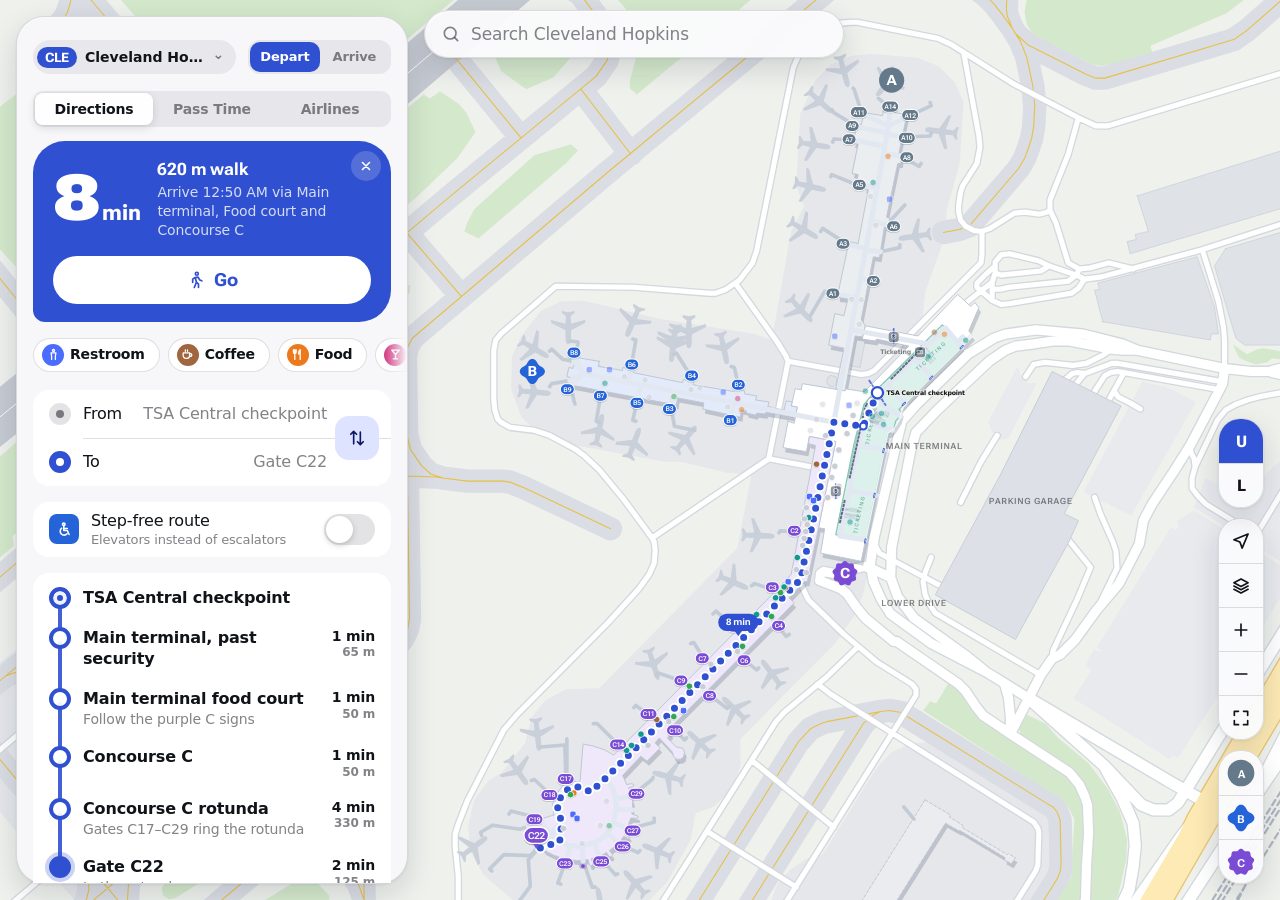
==== commit d2850746: "Reach places through the halls they're in (ATL food courts, DFW Skylink stations) ATL: each concours" ====
--- a/index.html
+++ b/index.html
@@ -1016,6 +1016,10 @@
     dN: [-150, -302],  dC: [-150, -10, 'Concourse D'],  dS: [-150, 338],
     eN: [182, -342],   eC: [182, -10, 'Concourse E'],   eS: [182, 380], eW: [420, 3], eBr: [262, -372],
     fN: [728, -45],    fC: [728, 44, 'Concourse F'],    fS: [728, 345],
+    // each concourse's centre widens into a cross-shaped food court either side of the corridor
+    // (from the building outlines); its restaurants and shops join these
+    tWe: [-1317, -12], aWw: [-1110, -18], aWe: [-1018, -18], bWw: [-807, 0], bWe: [-715, 0],
+    cWw: [-512, -22], cWe: [-393, -22], dWw: [-193, -14], dWe: [-109, -14],
     // International Terminal (Concourse F's landside): check-in and its own checkpoint
     chkI:  [800, 40, 'International Terminal security'],
     tixI:  [885, 40, 'International Terminal check-in'],
@@ -1044,6 +1048,8 @@
     // spines (zone = concourse, so gates and places attach to their own concourse)
     ...Object.entries(CONC).flatMap(([z, p]) => [[p + 'N', p + 'C', z], [p + 'C', p + 'S', z]]),
     ['eC', 'eW', 'E'], ['eN', 'eBr', 'E'],
+    ['tC', 'tWe', 'T'], ['aC', 'aWw', 'A'], ['aC', 'aWe', 'A'], ['bC', 'bWw', 'B'], ['bC', 'bWe', 'B'],
+    ['cC', 'cWw', 'C'], ['cC', 'cWe', 'C'], ['dC', 'dWw', 'D'], ['dC', 'dWe', 'D'],
     ['fC', 'chkI', 'I'], ['chkI', 'tixI', 'IL'],
     // the Transportation Mall, the Plane Train, and getting on and off it
     ...MALL.slice(1).map((m, i) => [MALL[i], m, 'M']),
@@ -1671,19 +1677,63 @@
     chkE16p: [431,994],
     chkE18p: [402,1082],
     chkE33p: [296,1187],
+    sk0c: [391,-847],
+    sk1c: [374,-389],
+    sk2c: [382,-60],
+    sk3c: [379,375],
+    sk4c: [382,741],
+    sk5c: [370,1175],
+    sk6c: [-346,307],
+    sk7c: [-343,10],
+    sk8c: [-349,-413],
+    sk9c: [-365,-837],
     // bends in the walkways, from OpenStreetMap
     aw1: [205,-892],
-    aw2: [431,-738],
-    aw3: [454,-651],
+    aw2: [336,-851],
+    aw3: [381,-813],
+    aw4: [381,-813],
+    aw5: [431,-738],
+    aw6: [454,-651],
+    aw7: [452,-600],
+    aw8: [435,-602],
+    aw9: [424,-550],
+    aw10: [424,-550],
+    aw11: [406,-513],
+    aw12: [422,-503],
+    aw13: [366,-430],
+    aw14: [366,-430],
+    aw15: [306,-390],
+    aw16: [306,-390],
+    aw17: [258,-374],
     bw1: [-123,-226],
     bw2: [-123,-269],
-    bw3: [-430,-660],
-    bw4: [-208,-893],
-    cw1: [451,93],
-    cw2: [456,142],
-    cw3: [456,142],
-    cw4: [443,254],
-    cw5: [288,416],
+    bw3: [-123,-269],
+    bw4: [-122,-310],
+    bw5: [-160,-363],
+    bw6: [-327,-419],
+    bw7: [-327,-419],
+    bw8: [-430,-660],
+    bw9: [-370,-801],
+    bw10: [-370,-801],
+    bw11: [-346,-826],
+    bw12: [-346,-826],
+    bw13: [-314,-853],
+    bw14: [-314,-853],
+    bw15: [-208,-893],
+    cw1: [176,-93],
+    cw2: [209,-92],
+    cw3: [263,-79],
+    cw4: [263,-79],
+    cw5: [323,-52],
+    cw6: [323,-52],
+    cw7: [381,0],
+    cw8: [396,-13],
+    cw9: [451,93],
+    cw10: [456,142],
+    cw11: [456,142],
+    cw12: [443,254],
+    cw13: [404,325],
+    cw14: [288,416],
     dw1: [-132,643],
     dw2: [-132,569],
     dw3: [-272,363],
@@ -1691,29 +1741,22 @@
     dw5: [-436,234],
     dw6: [-415,63],
     dw7: [-415,-46],
-    ew1: [425,1060],
-    ew2: [249,1207],
-    ew3: [223,1211],
-    ew4: [223,1211],
-    ew5: [206,1226],
-    aw4: [322,-835],
-    aw5: [380,-782],
-    aw6: [434,-610],
-    aw7: [420,-544],
-    aw8: [278,-399],
-    aw9: [218,-386],
-    aw10: [211,-373],
-    bw5: [-186,-376],
-    bw6: [-186,-376],
-    bw7: [-186,-376],
-    bw8: [-186,-376],
-    bw9: [-186,-376],
-    bw10: [-186,-376],
-    bw11: [-186,-376],
-    bw12: [-186,-376],
-    bw13: [-186,-376],
-    bw14: [-186,-376],
-    bw15: [-186,-376],
+    ew1: [373,761],
+    ew2: [425,1060],
+    ew3: [373,1137],
+    ew4: [373,1137],
+    ew5: [331,1172],
+    ew6: [249,1207],
+    ew7: [223,1211],
+    ew8: [223,1211],
+    ew9: [206,1226],
+    aw18: [322,-835],
+    aw19: [380,-782],
+    aw20: [434,-610],
+    aw21: [420,-544],
+    aw22: [278,-399],
+    aw23: [218,-386],
+    aw24: [211,-373],
     bw16: [-186,-376],
     bw17: [-186,-376],
     bw18: [-186,-376],
@@ -1742,24 +1785,35 @@
     bw41: [-186,-376],
     bw42: [-186,-376],
     bw43: [-186,-376],
-    bw44: [-403,-569],
-    bw45: [-408,-670],
-    bw46: [-381,-746],
-    bw47: [-311,-829],
-    cw6: [246,-76],
-    cw7: [340,-29],
-    cw8: [386,-1],
-    cw9: [415,44],
-    cw10: [427,71],
-    cw11: [430,129],
-    cw12: [431,183],
-    cw13: [427,255],
-    cw14: [401,303],
-    cw15: [385,324],
-    cw16: [371,322],
-    cw17: [316,368],
-    cw18: [317,387],
-    cw19: [267,418],
+    bw44: [-186,-376],
+    bw45: [-186,-376],
+    bw46: [-186,-376],
+    bw47: [-186,-376],
+    bw48: [-186,-376],
+    bw49: [-186,-376],
+    bw50: [-186,-376],
+    bw51: [-186,-376],
+    bw52: [-186,-376],
+    bw53: [-186,-376],
+    bw54: [-186,-376],
+    bw55: [-403,-569],
+    bw56: [-408,-670],
+    bw57: [-381,-746],
+    bw58: [-311,-829],
+    cw15: [246,-76],
+    cw16: [340,-29],
+    cw17: [386,-1],
+    cw18: [415,44],
+    cw19: [427,71],
+    cw20: [430,129],
+    cw21: [431,183],
+    cw22: [427,255],
+    cw23: [401,303],
+    cw24: [385,324],
+    cw25: [371,322],
+    cw26: [316,368],
+    cw27: [317,387],
+    cw28: [267,418],
     dw8: [-131,361],
     dw9: [-216,359],
     dw10: [-227,350],
@@ -1840,33 +1894,22 @@
     dw85: [-227,350],
     dw86: [-227,350],
     dw87: [-227,350],
-    ew6: [243,713],
-    ew7: [320,748],
-    ew8: [392,822],
-    ew9: [426,933],
-    ew10: [417,1020],
-    ew11: [371,1105],
-    ew12: [268,1180],
-    ew13: [246,1186],
-    ew14: [209,1194],
-    aw11: [322,-834],
-    aw12: [380,-781],
-    aw13: [434,-609],
-    aw14: [420,-543],
-    aw15: [278,-398],
-    aw16: [218,-385],
-    aw17: [211,-372],
-    bw48: [-186,-375],
-    bw49: [-186,-375],
-    bw50: [-186,-375],
-    bw51: [-186,-375],
-    bw52: [-186,-375],
-    bw53: [-186,-375],
-    bw54: [-186,-375],
-    bw55: [-186,-375],
-    bw56: [-186,-375],
-    bw57: [-186,-375],
-    bw58: [-186,-375],
+    ew10: [243,713],
+    ew11: [320,748],
+    ew12: [392,822],
+    ew13: [426,933],
+    ew14: [417,1020],
+    ew15: [371,1105],
+    ew16: [268,1180],
+    ew17: [246,1186],
+    ew18: [209,1194],
+    aw25: [322,-834],
+    aw26: [380,-781],
+    aw27: [434,-609],
+    aw28: [420,-543],
+    aw29: [278,-398],
+    aw30: [218,-385],
+    aw31: [211,-372],
     bw59: [-186,-375],
     bw60: [-186,-375],
     bw61: [-186,-375],
@@ -1895,24 +1938,35 @@
     bw84: [-186,-375],
     bw85: [-186,-375],
     bw86: [-186,-375],
-    bw87: [-403,-568],
-    bw88: [-408,-669],
-    bw89: [-381,-745],
-    bw90: [-311,-828],
-    cw20: [246,-75],
-    cw21: [340,-28],
-    cw22: [386,0],
-    cw23: [415,45],
-    cw24: [427,72],
-    cw25: [430,130],
-    cw26: [431,184],
-    cw27: [427,256],
-    cw28: [401,304],
-    cw29: [385,325],
-    cw30: [371,323],
-    cw31: [316,369],
-    cw32: [317,388],
-    cw33: [267,419],
+    bw87: [-186,-375],
+    bw88: [-186,-375],
+    bw89: [-186,-375],
+    bw90: [-186,-375],
+    bw91: [-186,-375],
+    bw92: [-186,-375],
+    bw93: [-186,-375],
+    bw94: [-186,-375],
+    bw95: [-186,-375],
+    bw96: [-186,-375],
+    bw97: [-186,-375],
+    bw98: [-403,-568],
+    bw99: [-408,-669],
+    bw100: [-381,-745],
+    bw101: [-311,-828],
+    cw29: [246,-75],
+    cw30: [340,-28],
+    cw31: [386,0],
+    cw32: [415,45],
+    cw33: [427,72],
+    cw34: [430,130],
+    cw35: [431,184],
+    cw36: [427,256],
+    cw37: [401,304],
+    cw38: [385,325],
+    cw39: [371,323],
+    cw40: [316,369],
+    cw41: [317,388],
+    cw42: [267,419],
     dw88: [-131,362],
     dw89: [-216,360],
     dw90: [-227,351],
@@ -1993,15 +2047,15 @@
     dw165: [-227,351],
     dw166: [-227,351],
     dw167: [-227,351],
-    ew15: [243,714],
-    ew16: [320,749],
-    ew17: [392,823],
-    ew18: [426,934],
-    ew19: [417,1021],
-    ew20: [371,1106],
-    ew21: [268,1181],
-    ew22: [246,1187],
-    ew23: [209,1195],
+    ew19: [243,714],
+    ew20: [320,749],
+    ew21: [392,823],
+    ew22: [426,934],
+    ew23: [417,1021],
+    ew24: [371,1106],
+    ew25: [268,1181],
+    ew26: [246,1187],
+    ew27: [209,1195],
     tixA: [416,-572,"Terminal A check-in"],
     bagA: [416,-571,"Terminal A baggage claim"],
     curbA: [405,-589,"Terminal A arrivals curb"],
@@ -2218,50 +2272,64 @@
     ["a0","aw1","A"],
     ["aw1","a1","A"],
     ["a1","a2","A"],
-    ["a2","a3","A"],
-    ["a3","a4","A"],
-    ["a4","aw2","A"],
-    ["aw2","a5","A"],
-    ["a5","aw3","A"],
-    ["aw3","a6","A"],
-    ["a6","a7","A"],
-    ["a7","a8","A"],
-    ["a8","a9","A"],
-    ["a9","a10","A"],
-    ["a10","a11","A"],
+    ["a2","aw2","A"],
+    ["aw2","aw3","A"],
+    ["aw3","a3","A"],
+    ["a3","aw4","A"],
+    ["aw4","a4","A"],
+    ["a4","aw5","A"],
+    ["aw5","a5","A"],
+    ["a5","aw6","A"],
+    ["aw6","a6","A"],
+    ["a6","aw7","A"],
+    ["aw7","aw8","A"],
+    ["aw8","aw9","A"],
+    ["aw9","a7","A"],
+    ["a7","aw10","A"],
+    ["aw10","aw11","A"],
+    ["aw11","aw12","A"],
+    ["aw12","a8","A"],
+    ["a8","aw13","A"],
+    ["aw13","a9","A"],
+    ["a9","aw14","A"],
+    ["aw14","aw15","A"],
+    ["aw15","a10","A"],
+    ["a10","aw16","A"],
+    ["aw16","aw17","A"],
+    ["aw17","a11","A"],
     ["a11","a12","A"],
     ["aL0","aL1","L"],
-    ["aL1","aw4","L"],
-    ["aw4","aL2","L"],
-    ["aL2","aw5","L"],
-    ["aw5","aL3","L"],
+    ["aL1","aw18","L"],
+    ["aw18","aL2","L"],
+    ["aL2","aw19","L"],
+    ["aw19","aL3","L"],
     ["aL3","aL4","L"],
-    ["aL4","aw6","L"],
-    ["aw6","aL5","L"],
-    ["aL5","aw7","L"],
-    ["aw7","aL6","L"],
+    ["aL4","aw20","L"],
+    ["aw20","aL5","L"],
+    ["aL5","aw21","L"],
+    ["aw21","aL6","L"],
     ["aL6","aL7","L"],
-    ["aL7","aw8","L"],
-    ["aw8","aL8","L"],
-    ["aL8","aw9","L"],
-    ["aw9","aw10","L"],
-    ["aw10","aL9","L"],
+    ["aL7","aw22","L"],
+    ["aw22","aL8","L"],
+    ["aL8","aw23","L"],
+    ["aw23","aw24","L"],
+    ["aw24","aL9","L"],
     ["aB0","aB1","LL"],
-    ["aB1","aw11","LL"],
-    ["aw11","aB2","LL"],
-    ["aB2","aw12","LL"],
-    ["aw12","aB3","LL"],
+    ["aB1","aw25","LL"],
+    ["aw25","aB2","LL"],
+    ["aB2","aw26","LL"],
+    ["aw26","aB3","LL"],
     ["aB3","aB4","LL"],
-    ["aB4","aw13","LL"],
-    ["aw13","aB5","LL"],
-    ["aB5","aw14","LL"],
-    ["aw14","aB6","LL"],
+    ["aB4","aw27","LL"],
+    ["aw27","aB5","LL"],
+    ["aB5","aw28","LL"],
+    ["aw28","aB6","LL"],
     ["aB6","aB7","LL"],
-    ["aB7","aw15","LL"],
-    ["aw15","aB8","LL"],
-    ["aB8","aw16","LL"],
-    ["aw16","aw17","LL"],
-    ["aw17","aB9","LL"],
+    ["aB7","aw29","LL"],
+    ["aw29","aB8","LL"],
+    ["aB8","aw30","LL"],
+    ["aw30","aw31","LL"],
+    ["aw31","aB9","LL"],
     ["tixA","aL5","L"],
     ["bagA","aB5","LL"],
     ["bagA","curbA","LL"],
@@ -2277,34 +2345,34 @@
     ["b0","bw1","B"],
     ["bw1","bw2","B"],
     ["bw2","b1","B"],
-    ["b1","b2","B"],
+    ["b1","bw3","B"],
+    ["bw3","bw4","B"],
+    ["bw4","bw5","B"],
+    ["bw5","b2","B"],
     ["b2","b3","B"],
-    ["b3","b4","B"],
-    ["b4","b5","B"],
+    ["b3","bw6","B"],
+    ["bw6","b4","B"],
+    ["b4","bw7","B"],
+    ["bw7","b5","B"],
     ["b5","b6","B"],
     ["b6","b7","B"],
-    ["b7","bw3","B"],
-    ["bw3","b8","B"],
+    ["b7","bw8","B"],
+    ["bw8","b8","B"],
     ["b8","b9","B"],
-    ["b9","b10","B"],
-    ["b10","b11","B"],
-    ["b11","b12","B"],
-    ["b12","b13","B"],
+    ["b9","bw9","B"],
+    ["bw9","b10","B"],
+    ["b10","bw10","B"],
+    ["bw10","bw11","B"],
+    ["bw11","b11","B"],
+    ["b11","bw12","B"],
+    ["bw12","bw13","B"],
+    ["bw13","b12","B"],
+    ["b12","bw14","B"],
+    ["bw14","b13","B"],
     ["b13","b14","B"],
-    ["b14","bw4","B"],
-    ["bw4","b15","B"],
-    ["bL0","bw5","L"],
-    ["bw5","bw6","L"],
-    ["bw6","bw7","L"],
-    ["bw7","bw8","L"],
-    ["bw8","bw9","L"],
-    ["bw9","bw10","L"],
-    ["bw10","bw11","L"],
-    ["bw11","bw12","L"],
-    ["bw12","bw13","L"],
-    ["bw13","bw14","L"],
-    ["bw14","bw15","L"],
-    ["bw15","bw16","L"],
+    ["b14","bw15","B"],
+    ["bw15","b15","B"],
+    ["bL0","bw16","L"],
     ["bw16","bw17","L"],
     ["bw17","bw18","L"],
     ["bw18","bw19","L"],
@@ -2332,36 +2400,36 @@
     ["bw40","bw41","L"],
     ["bw41","bw42","L"],
     ["bw42","bw43","L"],
-    ["bw43","bL1","L"],
+    ["bw43","bw44","L"],
+    ["bw44","bw45","L"],
+    ["bw45","bw46","L"],
+    ["bw46","bw47","L"],
+    ["bw47","bw48","L"],
+    ["bw48","bw49","L"],
+    ["bw49","bw50","L"],
+    ["bw50","bw51","L"],
+    ["bw51","bw52","L"],
+    ["bw52","bw53","L"],
+    ["bw53","bw54","L"],
+    ["bw54","bL1","L"],
     ["bL1","bL2","L"],
     ["bL2","bL3","L"],
     ["bL3","bL4","L"],
     ["bL4","bL5","L"],
-    ["bL5","bw44","L"],
-    ["bw44","bL6","L"],
-    ["bL6","bw45","L"],
-    ["bw45","bL7","L"],
-    ["bL7","bw46","L"],
-    ["bw46","bL8","L"],
+    ["bL5","bw55","L"],
+    ["bw55","bL6","L"],
+    ["bL6","bw56","L"],
+    ["bw56","bL7","L"],
+    ["bL7","bw57","L"],
+    ["bw57","bL8","L"],
     ["bL8","bL9","L"],
     ["bL9","bL10","L"],
     ["bL10","bL11","L"],
     ["bL11","bL12","L"],
-    ["bL12","bw47","L"],
-    ["bw47","bL13","L"],
+    ["bL12","bw58","L"],
+    ["bw58","bL13","L"],
     ["bL13","bL14","L"],
-    ["bB0","bw48","LL"],
-    ["bw48","bw49","LL"],
-    ["bw49","bw50","LL"],
-    ["bw50","bw51","LL"],
-    ["bw51","bw52","LL"],
-    ["bw52","bw53","LL"],
-    ["bw53","bw54","LL"],
-    ["bw54","bw55","LL"],
-    ["bw55","bw56","LL"],
-    ["bw56","bw57","LL"],
-    ["bw57","bw58","LL"],
-    ["bw58","bw59","LL"],
+    ["bB0","bw59","LL"],
     ["bw59","bw60","LL"],
     ["bw60","bw61","LL"],
     ["bw61","bw62","LL"],
@@ -2389,23 +2457,34 @@
     ["bw83","bw84","LL"],
     ["bw84","bw85","LL"],
     ["bw85","bw86","LL"],
-    ["bw86","bB1","LL"],
+    ["bw86","bw87","LL"],
+    ["bw87","bw88","LL"],
+    ["bw88","bw89","LL"],
+    ["bw89","bw90","LL"],
+    ["bw90","bw91","LL"],
+    ["bw91","bw92","LL"],
+    ["bw92","bw93","LL"],
+    ["bw93","bw94","LL"],
+    ["bw94","bw95","LL"],
+    ["bw95","bw96","LL"],
+    ["bw96","bw97","LL"],
+    ["bw97","bB1","LL"],
     ["bB1","bB2","LL"],
     ["bB2","bB3","LL"],
     ["bB3","bB4","LL"],
     ["bB4","bB5","LL"],
-    ["bB5","bw87","LL"],
-    ["bw87","bB6","LL"],
-    ["bB6","bw88","LL"],
-    ["bw88","bB7","LL"],
-    ["bB7","bw89","LL"],
-    ["bw89","bB8","LL"],
+    ["bB5","bw98","LL"],
+    ["bw98","bB6","LL"],
+    ["bB6","bw99","LL"],
+    ["bw99","bB7","LL"],
+    ["bB7","bw100","LL"],
+    ["bw100","bB8","LL"],
     ["bB8","bB9","LL"],
     ["bB9","bB10","LL"],
     ["bB10","bB11","LL"],
     ["bB11","bB12","LL"],
-    ["bB12","bw90","LL"],
-    ["bw90","bB13","LL"],
+    ["bB12","bw101","LL"],
+    ["bw101","bB13","LL"],
     ["bB13","bB14","LL"],
     ["tixB","bL7","L"],
     ["bagB","bB7","LL"],
@@ -2419,65 +2498,74 @@
     ["bL14","bB14","X","esc"],
     ["bL14","blift14","L"],
     ["blift14","bB14","X","lift"],
-    ["c0","c1","C"],
-    ["c1","c2","C"],
-    ["c2","c3","C"],
-    ["c3","c4","C"],
-    ["c4","cw1","C"],
+    ["c0","cw1","C"],
     ["cw1","cw2","C"],
-    ["cw2","c5","C"],
-    ["c5","cw3","C"],
-    ["cw3","c6","C"],
-    ["c6","cw4","C"],
-    ["cw4","c7","C"],
-    ["c7","c8","C"],
+    ["cw2","cw3","C"],
+    ["cw3","c1","C"],
+    ["c1","cw4","C"],
+    ["cw4","cw5","C"],
+    ["cw5","c2","C"],
+    ["c2","cw6","C"],
+    ["cw6","cw7","C"],
+    ["cw7","c3","C"],
+    ["c3","cw8","C"],
+    ["cw8","c4","C"],
+    ["c4","cw9","C"],
+    ["cw9","cw10","C"],
+    ["cw10","c5","C"],
+    ["c5","cw11","C"],
+    ["cw11","c6","C"],
+    ["c6","cw12","C"],
+    ["cw12","c7","C"],
+    ["c7","cw13","C"],
+    ["cw13","c8","C"],
     ["c8","c9","C"],
-    ["c9","cw5","C"],
-    ["cw5","c10","C"],
+    ["c9","cw14","C"],
+    ["cw14","c10","C"],
     ["c10","c11","C"],
-    ["cL0","cw6","L"],
-    ["cw6","cL1","L"],
-    ["cL1","cw7","L"],
-    ["cw7","cL2","L"],
-    ["cL2","cw8","L"],
-    ["cw8","cw9","L"],
-    ["cw9","cw10","L"],
-    ["cw10","cL3","L"],
-    ["cL3","cw11","L"],
-    ["cw11","cL4","L"],
-    ["cL4","cw12","L"],
-    ["cw12","cL5","L"],
-    ["cL5","cw13","L"],
-    ["cw13","cw14","L"],
-    ["cw14","cw15","L"],
-    ["cw15","cw16","L"],
-    ["cw16","cL6","L"],
-    ["cL6","cw17","L"],
+    ["cL0","cw15","L"],
+    ["cw15","cL1","L"],
+    ["cL1","cw16","L"],
+    ["cw16","cL2","L"],
+    ["cL2","cw17","L"],
     ["cw17","cw18","L"],
     ["cw18","cw19","L"],
-    ["cw19","cL7","L"],
+    ["cw19","cL3","L"],
+    ["cL3","cw20","L"],
+    ["cw20","cL4","L"],
+    ["cL4","cw21","L"],
+    ["cw21","cL5","L"],
+    ["cL5","cw22","L"],
+    ["cw22","cw23","L"],
+    ["cw23","cw24","L"],
+    ["cw24","cw25","L"],
+    ["cw25","cL6","L"],
+    ["cL6","cw26","L"],
+    ["cw26","cw27","L"],
+    ["cw27","cw28","L"],
+    ["cw28","cL7","L"],
     ["cL7","cL8","L"],
-    ["cB0","cw20","LL"],
-    ["cw20","cB1","LL"],
-    ["cB1","cw21","LL"],
-    ["cw21","cB2","LL"],
-    ["cB2","cw22","LL"],
-    ["cw22","cw23","LL"],
-    ["cw23","cw24","LL"],
-    ["cw24","cB3","LL"],
-    ["cB3","cw25","LL"],
-    ["cw25","cB4","LL"],
-    ["cB4","cw26","LL"],
-    ["cw26","cB5","LL"],
-    ["cB5","cw27","LL"],
-    ["cw27","cw28","LL"],
-    ["cw28","cw29","LL"],
-    ["cw29","cw30","LL"],
-    ["cw30","cB6","LL"],
-    ["cB6","cw31","LL"],
+    ["cB0","cw29","LL"],
+    ["cw29","cB1","LL"],
+    ["cB1","cw30","LL"],
+    ["cw30","cB2","LL"],
+    ["cB2","cw31","LL"],
     ["cw31","cw32","LL"],
     ["cw32","cw33","LL"],
-    ["cw33","cB7","LL"],
+    ["cw33","cB3","LL"],
+    ["cB3","cw34","LL"],
+    ["cw34","cB4","LL"],
+    ["cB4","cw35","LL"],
+    ["cw35","cB5","LL"],
+    ["cB5","cw36","LL"],
+    ["cw36","cw37","LL"],
+    ["cw37","cw38","LL"],
+    ["cw38","cw39","LL"],
+    ["cw39","cB6","LL"],
+    ["cB6","cw40","LL"],
+    ["cw40","cw41","LL"],
+    ["cw41","cw42","LL"],
+    ["cw42","cB7","LL"],
     ["cB7","cB8","LL"],
     ["tixC","cL4","L"],
     ["bagC","cB4","LL"],
@@ -2713,54 +2801,58 @@
     ["dlift13","dB13","X","lift"],
     ["e0","e1","E"],
     ["e1","e2","E"],
-    ["e2","e3","E"],
+    ["e2","ew1","E"],
+    ["ew1","e3","E"],
     ["e3","e4","E"],
     ["e4","e5","E"],
     ["e5","e6","E"],
-    ["e6","ew1","E"],
-    ["ew1","e7","E"],
-    ["e7","e8","E"],
-    ["e8","e9","E"],
-    ["e9","ew2","E"],
-    ["ew2","ew3","E"],
-    ["ew3","e10","E"],
-    ["e10","ew4","E"],
+    ["e6","ew2","E"],
+    ["ew2","e7","E"],
+    ["e7","ew3","E"],
+    ["ew3","e8","E"],
+    ["e8","ew4","E"],
     ["ew4","ew5","E"],
-    ["ew5","e11","E"],
-    ["eL0","ew6","L"],
-    ["ew6","eL1","L"],
-    ["eL1","ew7","L"],
-    ["ew7","eL2","L"],
-    ["eL2","ew8","L"],
-    ["ew8","eL3","L"],
-    ["eL3","ew9","L"],
-    ["ew9","eL4","L"],
-    ["eL4","ew10","L"],
-    ["ew10","eL5","L"],
-    ["eL5","ew11","L"],
-    ["ew11","eL6","L"],
-    ["eL6","ew12","L"],
-    ["ew12","eL7","L"],
-    ["eL7","ew13","L"],
-    ["ew13","ew14","L"],
-    ["ew14","eL8","L"],
-    ["eB0","ew15","LL"],
-    ["ew15","eB1","LL"],
-    ["eB1","ew16","LL"],
-    ["ew16","eB2","LL"],
-    ["eB2","ew17","LL"],
-    ["ew17","eB3","LL"],
-    ["eB3","ew18","LL"],
-    ["ew18","eB4","LL"],
-    ["eB4","ew19","LL"],
-    ["ew19","eB5","LL"],
-    ["eB5","ew20","LL"],
-    ["ew20","eB6","LL"],
-    ["eB6","ew21","LL"],
-    ["ew21","eB7","LL"],
-    ["eB7","ew22","LL"],
-    ["ew22","ew23","LL"],
-    ["ew23","eB8","LL"],
+    ["ew5","e9","E"],
+    ["e9","ew6","E"],
+    ["ew6","ew7","E"],
+    ["ew7","e10","E"],
+    ["e10","ew8","E"],
+    ["ew8","ew9","E"],
+    ["ew9","e11","E"],
+    ["eL0","ew10","L"],
+    ["ew10","eL1","L"],
+    ["eL1","ew11","L"],
+    ["ew11","eL2","L"],
+    ["eL2","ew12","L"],
+    ["ew12","eL3","L"],
+    ["eL3","ew13","L"],
+    ["ew13","eL4","L"],
+    ["eL4","ew14","L"],
+    ["ew14","eL5","L"],
+    ["eL5","ew15","L"],
+    ["ew15","eL6","L"],
+    ["eL6","ew16","L"],
+    ["ew16","eL7","L"],
+    ["eL7","ew17","L"],
+    ["ew17","ew18","L"],
+    ["ew18","eL8","L"],
+    ["eB0","ew19","LL"],
+    ["ew19","eB1","LL"],
+    ["eB1","ew20","LL"],
+    ["ew20","eB2","LL"],
+    ["eB2","ew21","LL"],
+    ["ew21","eB3","LL"],
+    ["eB3","ew22","LL"],
+    ["ew22","eB4","LL"],
+    ["eB4","ew23","LL"],
+    ["ew23","eB5","LL"],
+    ["eB5","ew24","LL"],
+    ["ew24","eB6","LL"],
+    ["eB6","ew25","LL"],
+    ["ew25","eB7","LL"],
+    ["eB7","ew26","LL"],
+    ["ew26","ew27","LL"],
+    ["ew27","eB8","LL"],
     ["tixE","eL4","L"],
     ["bagE","eB4","LL"],
     ["bagE","curbE","LL"],
@@ -2815,16 +2907,26 @@
     ["eL6","chkE33","L"],
     ["chkE33","chkE33p","S"],
     ["chkE33p","e9","E"],
-    ["a3","sk0","X","board"],
-    ["a9","sk1","X","board"],
-    ["c2","sk2","X","board"],
-    ["c8","sk3","X","board"],
-    ["e3","sk4","X","board"],
-    ["e8","sk5","X","board"],
-    ["d6","sk6","X","board"],
-    ["d13","sk7","X","board"],
-    ["b4","sk8","X","board"],
-    ["b10","sk9","X","board"],
+    ["a3","sk0c","A"],
+    ["sk0c","sk0","X","board"],
+    ["a9","sk1c","A"],
+    ["sk1c","sk1","X","board"],
+    ["c2","sk2c","C"],
+    ["sk2c","sk2","X","board"],
+    ["c8","sk3c","C"],
+    ["sk3c","sk3","X","board"],
+    ["e3","sk4c","E"],
+    ["sk4c","sk4","X","board"],
+    ["e8","sk5c","E"],
+    ["sk5c","sk5","X","board"],
+    ["d6","sk6c","D"],
+    ["sk6c","sk6","X","board"],
+    ["d13","sk7c","D"],
+    ["sk7c","sk7","X","board"],
+    ["b4","sk8c","B"],
+    ["sk8c","sk8","X","board"],
+    ["b10","sk9c","B"],
+    ["sk9c","sk9","X","board"],
     ["bagA","dart","LL"],
     ["bagB","texrail","LL"],
     ['curbA', 'tlA', 'X', 'board'], ['curbB', 'tlB', 'X', 'board'], ['curbC', 'tlC', 'X', 'board'], ['curbD', 'tlD', 'X', 'board'], ['curbE', 'tlE', 'X', 'board'],
@@ -2838,7 +2940,7 @@
     EDGES.push([prev, 'sk' + ((i + 1) % TRACK.length), 'X', 'train']);
   });
   for (const T of 'ABCDE') { V['tl' + T][0] = V['curb' + T][0] + 6; V['tl' + T][1] = V['curb' + T][1] + 6; }
-  const SPINES = {"A":["a0","aw1","a1","a2","a3","a4","aw2","a5","aw3","a6","a7","a8","a9","a10","a11","a12"],"B":["b0","bw1","bw2","b1","b2","b3","b4","b5","b6","b7","bw3","b8","b9","b10","b11","b12","b13","b14","bw4","b15"],"C":["c0","c1","c2","c3","c4","cw1","cw2","c5","cw3","c6","cw4","c7","c8","c9","cw5","c10","c11"],"D":["d0","dw1","dw2","d1","d2","d3","d4","dw3","d5","d6","dw4","d7","d8","dw5","d9","d10","dw6","d11","dw7","d12","d13","d14","d15"],"E":["e0","e1","e2","e3","e4","e5","e6","ew1","e7","e8","e9","ew2","ew3","e10","ew4","ew5","e11"]};
+  const SPINES = {"A":["a0","aw1","a1","a2","aw2","aw3","a3","aw4","a4","aw5","a5","aw6","a6","aw7","aw8","aw9","a7","aw10","aw11","aw12","a8","aw13","a9","aw14","aw15","a10","aw16","aw17","a11","a12"],"B":["b0","bw1","bw2","b1","bw3","bw4","bw5","b2","b3","bw6","b4","bw7","b5","b6","b7","bw8","b8","b9","bw9","b10","bw10","bw11","b11","bw12","bw13","b12","bw14","b13","b14","bw15","b15"],"C":["c0","cw1","cw2","cw3","c1","cw4","cw5","c2","cw6","cw7","c3","cw8","c4","cw9","cw10","c5","cw11","c6","cw12","c7","cw13","c8","c9","cw14","c10","c11"],"D":["d0","dw1","dw2","d1","d2","d3","d4","dw3","d5","d6","dw4","d7","d8","dw5","d9","d10","dw6","d11","dw7","d12","d13","d14","d15"],"E":["e0","e1","e2","ew1","e3","e4","e5","e6","ew2","e7","ew3","e8","ew4","ew5","e9","ew6","ew7","e10","ew8","ew9","e11"]};
   const MAP_BOUNDS = { x0: -560, y0: -1000, x1: 680, y1: 1340 };
 
   // concourses: id, colour [light, dark], badge shape [lobes, depth]
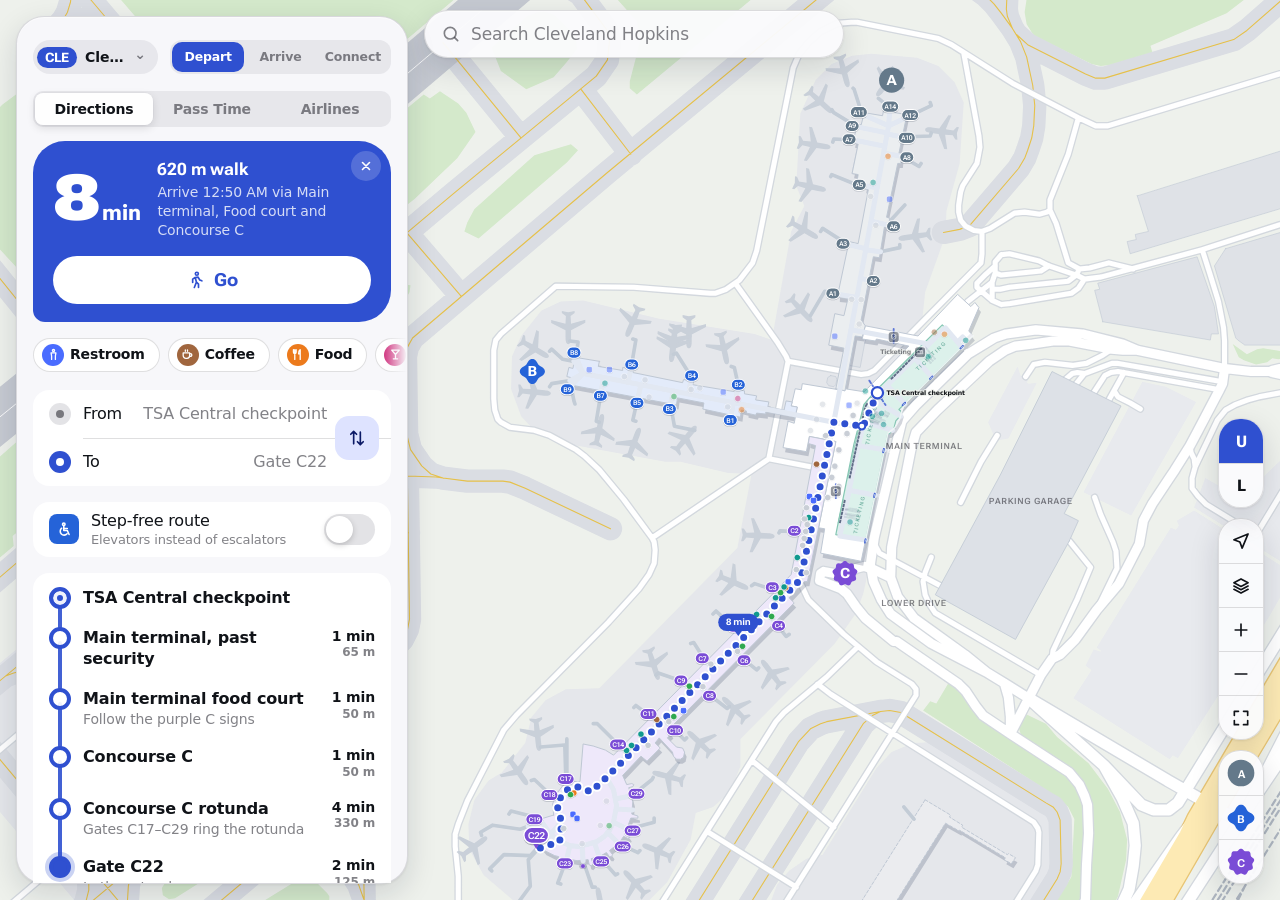
==== commit 5b2d2d4e: "Connect mode: a planner for connecting flights A third trip mode beside Depart and Arrive. Pick the " ====
--- a/index.html
+++ b/index.html
@@ -682,6 +682,8 @@
 .line li[data-node] > span:last-child { transition: transform .35s var(--spring); }
 .line li[data-node]:active > span:last-child { transform: translateX(4px); }
 .line li.passing { grid-template-columns: 1fr; padding-top: 4px; font-size: 14px; color: var(--label-2); border-top: .5px solid var(--hairline); padding-top: 12px; }
+.line li.con-head { border-top: 0; padding: 0 0 14px; gap: 6px; justify-items: start; }
+.line li.con-head .n { font-size: 15px; color: var(--label); }
 .foot { margin: -4px 16px 0; font-size: 13px; color: var(--label-2); }
 
 /* Expressive slider */
@@ -711,11 +713,11 @@
 }
 .tonal-btn:active { border-radius: 12px; transform: scale(.97); }
 .titlebar > .mode { flex: none; }
-.mode { position: relative; display: grid; grid-template-columns: 1fr 1fr; padding: 2px; border-radius: 12px; background: var(--fill); flex: none; align-self: center; }
-.mode::before { content: ""; position: absolute; top: 2px; bottom: 2px; left: 2px; width: calc(50% - 2px); border-radius: 10px; background: var(--brand);
+.mode { position: relative; display: grid; grid-template-columns: repeat(var(--n, 2), 1fr); padding: 2px; border-radius: 12px; background: var(--fill); flex: none; align-self: center; }
+.mode::before { content: ""; position: absolute; top: 2px; bottom: 2px; left: 2px; width: calc((100% - 4px) / var(--n, 2)); border-radius: 10px; background: var(--brand);
   transform: translateX(calc(var(--i, 0) * 100%)); transition: transform .45s var(--spring), border-radius .3s; }
 .mode:active::before { border-radius: 8px; }
-.mode button { position: relative; height: 30px; padding: 0 10px; border: 0; background: none; font-size: 13px; font-weight: 700; color: var(--label-2);
+.mode button { position: relative; height: 30px; padding: 0 8px; border: 0; background: none; font-size: 12.5px; font-weight: 700; color: var(--label-2);
   transition: color .25s, transform .35s var(--spring); }
 .mode button:active { transform: scale(.94); }
 .mode button[aria-pressed="true"] { color: var(--on-brand); }
@@ -724,6 +726,9 @@
 input.switch::after { content: ""; position: absolute; top: 2px; left: 2px; width: 27px; height: 27px; border-radius: 50%; background: #fff; box-shadow: 0 2px 6px rgba(0,0,0,.2); transition: transform .4s var(--spring); }
 input.switch:checked { background: var(--ok); }
 input.switch:checked::after { transform: translateX(20px); }
+.time-in { height: 34px; border: 0; border-radius: 10px; background: var(--fill); color: var(--label); padding: 0 8px; font: 700 16px var(--font-text); font-variant-numeric: tabular-nums; outline: none; }
+.con-verdict { display: flex; align-items: center; gap: 10px; margin: 12px 4px 0; font-size: 14px; color: var(--label-2); }
+.con-verdict b { color: var(--label); }
 .car-in { width: 64px; height: 34px; border: 0; border-radius: 10px; background: var(--fill); text-align: center; font-weight: 700; font-size: 17px; outline: none; }
 .tonal-btn[aria-pressed="true"] { background: var(--brand); color: var(--on-brand); }
 .filter .chip { background: var(--card); box-shadow: none; }
@@ -831,6 +836,8 @@
   <symbol id="i-chev" viewBox="0 0 24 24"><path d="M9 5l7 7-7 7"/></symbol>
   <symbol id="i-walk" viewBox="0 0 24 24"><circle cx="13" cy="4.5" r="1.8"/><path d="M10 21l2.5-6.5L15 17v4M12.5 14.5L11 9l-3 2v4M11 9l3.5-.5 2 3.5 2.5 1"/></symbol>
   <symbol id="i-dice" viewBox="0 0 24 24"><rect x="4" y="4" width="16" height="16" rx="4"/><circle cx="9" cy="9" r=".6" fill="currentColor"/><circle cx="15" cy="15" r=".6" fill="currentColor"/><circle cx="15" cy="9" r=".6" fill="currentColor"/><circle cx="9" cy="15" r=".6" fill="currentColor"/><circle cx="12" cy="12" r=".6" fill="currentColor"/></symbol>
+  <symbol id="i-clock" viewBox="0 0 24 24"><circle cx="12" cy="12" r="8.5"/><path d="M12 7.5V12l3 2"/></symbol>
+  <symbol id="i-globe" viewBox="0 0 24 24"><circle cx="12" cy="12" r="8.5"/><path d="M3.5 12h17M12 3.5c2.6 2.6 3.6 5.4 3.6 8.5s-1 5.9-3.6 8.5c-2.6-2.6-3.6-5.4-3.6-8.5s1-5.9 3.6-8.5"/></symbol>
   <symbol id="i-flag" viewBox="0 0 24 24"><path d="M6 21V4M6 4h11l-2.5 4L17 12H6"/></symbol>
   <symbol id="i-food" viewBox="0 0 24 24"><path d="M7 3v18M4.5 3v5a2.5 2.5 0 0 0 5 0V3M17 21V3c-2.5 1.5-3 5-3 8h3"/></symbol>
   <symbol id="i-coffee" viewBox="0 0 24 24"><path d="M4 9h12v5a5 5 0 0 1-5 5H9a5 5 0 0 1-5-5zM16 10.5h1.5a2.5 2.5 0 0 1 0 5H16M8 3.5v2.5M12 3.5v2.5"/></symbol>
@@ -907,8 +914,8 @@
     <div class="titlebar">
       <span id="placeTile" hidden></span>
       <div><button class="eyebrow ap-btn" id="eyebrow" aria-haspopup="menu" aria-expanded="false">Airport</button><h1 id="title">Directions</h1></div>
-      <div class="mode" id="modeSw" role="group" aria-label="Trip direction">
-        <button data-mode="dep" aria-pressed="true">Depart</button><button data-mode="arr" aria-pressed="false">Arrive</button>
+      <div class="mode" id="modeSw" role="group" aria-label="Trip direction" style="--n:3">
+        <button data-mode="dep" aria-pressed="true">Depart</button><button data-mode="arr" aria-pressed="false">Arrive</button><button data-mode="con" aria-pressed="false">Connect</button>
       </div>
       <button class="iconbtn" id="closePlace" aria-label="Close" hidden><svg class="ico"><use href="#i-x"/></svg></button>
     </div>
@@ -931,6 +938,16 @@
         <label class="row"><span class="tile place"><svg class="ico"><use href="#i-place"/></svg></span><span class="rl">Going to</span><select id="arrDest" aria-label="Going to"></select></label>
         <label class="row"><span class="tile rest" style="background:var(--c-shop)"><svg class="ico"><use href="#i-shop"/></svg></span><span class="rl grow">Checked bags</span><input type="checkbox" class="switch" id="arrBags" checked></label>
         <label class="row" id="carRow"><span class="tile" style="background:var(--label-2)"><svg class="ico"><use href="#i-fit"/></svg></span><span class="rl grow">Carousel <span class="s" style="display:inline">(if you know it)</span></span><input type="number" inputmode="numeric" min="1" max="20" id="arrCarousel" class="car-in" placeholder="—" aria-label="Carousel number"></label>
+      </div>
+      <div class="flight-slot" id="flightCon" hidden></div>
+      <div class="group" id="conForm" hidden>
+        <label class="row"><span class="tile gate"><svg class="ico"><use href="#i-gate"/></svg></span><span class="rl">Landing at</span><select id="conArr" aria-label="Gate you land at"></select></label>
+        <label class="row"><span class="tile" style="background:var(--brand)"><svg class="ico"><use href="#i-plane"/></svg></span><span class="rl">Next flight from</span><select id="conDep" aria-label="Gate your next flight leaves from"></select></label>
+        <label class="row"><span class="tile" style="background:var(--label-2)"><svg class="ico"><use href="#i-clock"/></svg></span><span class="rl grow">You land</span><input type="time" id="conLand" class="time-in" aria-label="Time you land"></label>
+        <label class="row"><span class="tile" style="background:var(--label-2)"><svg class="ico"><use href="#i-clock"/></svg></span><span class="rl grow">Next flight departs</span><input type="time" id="conTime" class="time-in" aria-label="Time your next flight departs"></label>
+        <label class="row"><span class="tile" style="background:var(--conB)"><svg class="ico"><use href="#i-globe"/></svg></span>
+          <span class="grow"><span class="t">Arriving from another country</span><span class="s">Passport control, customs and security again</span></span>
+          <input type="checkbox" class="switch" id="conIntl" aria-label="Arriving from another country"></label>
       </div>
       <div class="group fromto">
         <label class="row"><span class="pt a"></span><span class="rl">From</span><select id="from" aria-label="From"></select></label>
@@ -4851,7 +4868,7 @@
     if (t === name) $('#seg').style.setProperty('--i', i);
   });
   replay($('#pane-' + name)); replay($('#title'));
-  $('#title').textContent = name === 'dir' && mode === 'arr' ? 'Arrivals' : TAB_TITLES[name];
+  $('#title').textContent = name === 'dir' && mode === 'arr' ? 'Arrivals' : name === 'dir' && mode === 'con' ? 'Connecting' : TAB_TITLES[name];
   $('#eyebrow').innerHTML = `<span class="ap-code">${esc(AP.code)}</span><span class="ap-name">${esc(AP.short)}</span>`; $('#eyebrow').classList.add('can');
   $('#title').hidden = true;
   if (selected) { selected.el.classList.remove('sel'); selected = null; }
@@ -5185,6 +5202,7 @@
 }
 function updateRoute(fit) {
   if (mode === 'arr') return updateArrival(fit);
+  if (mode === 'con') return updateConnection(fit);
   for (const sel of [$('#from'), $('#to')]) if (sel.value === 'v:me' && !ITEMS['v:me']) {
     // no fix yet: ask for location and route once it arrives
     if (watchId == null) startLocating();
@@ -5289,15 +5307,86 @@
   highlight(ids);
   if (fit) { setFloor(levelOf(path[0]), true); fitItems(path.map(n => NODE[n]), 24, 3.5); }
 }
+// ---------- Connecting: the gate you land at → the gate your next flight leaves from ----------
+// How much time you'll have: from landing, allow a few minutes to get off the plane (and an hour for
+// passport control, customs and screening again after an international flight), then the walk and any
+// train ride; what's left before boarding starts is time to spare.
+const DEPLANE = 10, CUSTOMS = 60, DOORS_CLOSE = 15;   // minutes; doors usually close 15 min before departure
+buildOptions($('#conArr'), false, true); buildOptions($('#conDep'), false, true);
+$('#conArr').value = AP.ui.defaults.arrGate; $('#conDep').value = AP.ui.defaults.gate;
+const hhmm = m => String(Math.floor(((m % 1440) + 1440) % 1440 / 60)).padStart(2, '0') + ':' + String(((m % 60) + 60) % 60).padStart(2, '0');
+const minOf = v => /^\d{1,2}:\d{2}/.test(v || '') ? toMin(v) : null;
+// an airport-local time of day → the moment it most likely means (from 3 hours ago to 21 hours ahead)
+const atLocal = m => Date.now() + ((((m - cleNow().min) % 1440) + 1440 + 180) % 1440 - 180) * 60000;
+function conTimes() {
+  // until you set them: landing in the next few minutes, departing 75 minutes later
+  if (!$('#conLand').value && !$('#conTime').value) { const n = Math.ceil(cleNow().min / 5) * 5; $('#conLand').value = hhmm(n); $('#conTime').value = hhmm(n + 75); }
+  const land = minOf($('#conLand').value), dep = minOf($('#conTime').value);
+  if (land == null || dep == null) return null;
+  const layover = ((dep - land) % 1440 + 1440) % 1440, landAt = atLocal(land);
+  return { layover, landAt, depAt: landAt + layover * 60000 };
+}
+function updateConnection(fit) {
+  const a = ITEMS[$('#conArr').value], b = ITEMS[$('#conDep').value], intl = $('#conIntl').checked, t = conTimes();
+  if (!a || !b || !t) return;
+  const same = a === b, r = same ? { path: [nodeOf(a)], units: 0, len: 0, lift: false, train: false } : route(a, b);
+  setRoute(same ? [] : r.path, minutes(r.units));
+  const walk = same ? 0 : minutes(r.units), need = DEPLANE + (intl ? CUSTOMS : 0) + walk;
+  const toBoard = t.layover - BOARD_BEFORE, spare = toBoard - need, toDoors = t.layover - DOORS_CLOSE;
+  const [cls, verdict, advice] =
+      spare >= 30 ? ['ok', 'Plenty of time', 'Time to eat or sit down before boarding.']
+    : spare >= 10 ? ['ok', 'Good connection', 'Time to grab something on the way.']
+    : spare >= 0 ? ['warn', 'Tight', 'Head straight to your gate.']
+    : need <= toDoors ? ['warn', 'Very tight', 'You’ll get there after boarding starts, before the doors close. Go straight there.']
+    : ['no', 'At risk', 'You may miss it. As soon as you land, check your airline’s app or ask at the gate; they can rebook you.'];
+  // the Pass Time tab follows your next flight
+  $('#ktGate').value = b.id; boardAt = t.depAt - BOARD_BEFORE * 60000; updateClock();
+  let steps = [], passed = [];
+  if (!same) ({ steps, passed } = describe(r.path, a, b));
+  else steps = [{ t: b.name, n: 'Your next flight leaves from the same gate.', end: true, node: nodeOf(b) }];
+  steps[0].n = intl
+    ? 'Off the plane (about 10 min), then passport control, customs and re-checking your bags, then security again (about an hour). Follow the signs for connecting flights.'
+    : 'Allow about 10 minutes to get off the plane. You stay past security.';
+  $('#hero').className = 'hero';
+  $('#hero').innerHTML = `<span class="num">${Math.abs(spare)}<small>min</small></span>
+    <span class="m1">${spare >= 0 ? 'to spare' : 'short'} · ${esc(verdict)}</span>
+    <span class="m2">${walk} min ${r.train ? 'by train and on foot' : 'walk'}${intl ? ' + customs' : ''} · boarding about ${clock(t.depAt - BOARD_BEFORE * 60000)}</span>
+    ${same ? '' : `<button class="go" data-go>${icon('walk')}Go</button>`}`;
+  renderSteps(steps, passed);
+  // somewhere to eat, a coffee and a restroom near your next gate, when there's time for them
+  let near = [];
+  if (spare >= 15) {
+    const { D } = fromSrc(nodeOf(b));
+    for (const cat of ['food', 'coffee', 'rest']) {
+      let best = null;
+      for (const it of Object.values(ITEMS)) {
+        if (it.kind !== 'amen' || it.cat !== cat || /vending/i.test(it.name) || D[it.id] == null || D[it.id] > 300) continue;
+        if ((hoursStatus(it) || {}).state === 'closed') continue;
+        if (!best || D[it.id] < D[best.id]) best = it;
+      }
+      if (best) near.push(best);
+    }
+  }
+  $('#steps').insertAdjacentHTML('afterbegin', `<li class="passing con-head"><span class="status ${cls}">${esc(verdict)}</span><span class="n">${esc(advice)}</span></li>`);
+  if (near.length) $('#steps').insertAdjacentHTML('beforeend', `<li class="passing"><span class="pl">Near ${esc(b.name.replace(/^Gate /, 'gate '))}</span><span class="pass-chips">${near.map(p => `<button class="tag pass" data-pass="${p.id}"><span class="tile ${p.cat}">${icon(p.icon || p.cat)}</span>${esc(p.name)}</button>`).join('')}</span></li>`);
+  $('#steps').querySelectorAll('.con-head ~ li [data-pass], .con-head ~ li[data-pass]').forEach(x => x.onclick = e => { e.stopPropagation(); buzz(5); showPlace(ITEMS[x.dataset.pass], false); });
+  const ids = [a.id, b.id, ...near.map(x => x.id)];
+  for (const n of r.path) { if (ITEMS[n]) ids.push(n); if (n.startsWith('p:') && ITEMS[n.slice(2)]) ids.push(n.slice(2)); }
+  highlight(ids);
+  if (fit) { setFloor(levelOf(r.path[0]), true); if (same) fitBox(NODE[nodeOf(b)].x - 60, NODE[nodeOf(b)].y - 60, NODE[nodeOf(b)].x + 60, NODE[nodeOf(b)].y + 60, 10, 3.4); else fitItems(r.path.map(n => NODE[n]), 24, 3.5); }
+}
+for (const id of ['conArr', 'conDep', 'conLand', 'conTime', 'conIntl']) $('#' + id).addEventListener('change', () => { buzz(5); updateConnection(id === 'conArr' || id === 'conDep'); saveTrip(); });
+
 function setMode(m, quiet) {
   mode = m;
   document.querySelectorAll('#modeSw [data-mode]').forEach(b => b.setAttribute('aria-pressed', String(b.dataset.mode === m)));
-  $('#modeSw').style.setProperty('--i', m === 'arr' ? 1 : 0);
-  const arr = m === 'arr';
+  $('#modeSw').style.setProperty('--i', { dep: 0, arr: 1, con: 2 }[m]);
+  const arr = m === 'arr', con = m === 'con';
   $('#arrForm').hidden = !arr; $('#flightArr').hidden = !arr;
-  document.querySelector('#pane-dir .fromto').hidden = arr;
-  $('#quick').hidden = arr;
-  if (tab === 'dir' && !placeMode) $('#title').textContent = arr ? 'Arrivals' : TAB_TITLES.dir;
+  $('#conForm').hidden = !con; $('#flightCon').hidden = !con;
+  document.querySelector('#pane-dir .fromto').hidden = arr || con;
+  $('#quick').hidden = arr || con;
+  if (tab === 'dir' && !placeMode) $('#title').textContent = arr ? 'Arrivals' : con ? 'Connecting' : TAB_TITLES.dir;
   if (!quiet) { buzz(5); replay($('#pane-dir')); if (!wide()) setDetent('peek'); }
   updateRoute(!quiet);
   if (!quiet) saveTrip();
@@ -5373,7 +5462,7 @@
   }
   if (!best) return;
   buzz();
-  if (mode === 'arr') setMode('dep', true);
+  if (mode !== 'dep') setMode('dep', true);
   if (tab !== 'dir' || placeMode) setTab('dir', true);
   $('#to').value = best.id;
   if (!wide()) setDetent('peek');
@@ -5836,11 +5925,15 @@
     }
     const dep = e.estimated || e.scheduled;
     if (dep) boardAt = new Date(dep).getTime() - BOARD_BEFORE * 60000;
+    if (g) $('#conDep').value = g.id;
+    if (dep) $('#conTime').value = hhmm(cleNow(new Date(dep).getTime()).min);
+    if (mode === 'con') updateConnection(!prev);
     updateClock(); if (!$('#pane-kill').hidden) updateIdeas();
   } else {
     if (g) $('#arrGate').value = g.id;
     if (/^\d{1,2}$/.test(e.baggage || '')) $('#arrCarousel').value = e.baggage;
     if (mode === 'arr') updateArrival(!prev);
+    conArrival(f);
   }
   saveTrip();
 }
@@ -5875,12 +5968,12 @@
     <div class="fc-foot"><span>${live.busy ? 'Updating…' : live.err ? esc(live.err) : 'Updated ' + ago(live.fetched ? new Date(live.fetched).toISOString() : f.updated)}</span><button data-fstop>Stop tracking</button></div></div>`;
 }
 function renderFlight() {
-  for (const id of ['flightKill', 'flightArr']) {
+  for (const id of ['flightKill', 'flightArr', 'flightCon']) {
     const box = $('#' + id); box.innerHTML = flightHtml();
     const form = box.querySelector('[data-fform]');
     if (form) form.onsubmit = ev => { ev.preventDefault(); buzz(); trackFlight(form.elements.no.value); };
     const stop = box.querySelector('[data-fstop]');
-    if (stop) stop.onclick = () => { buzz(5); live.flight = null; live.track = null; live.err = ''; store.set(FLIGHT_KEY, null); renderFlight(); };
+    if (stop) stop.onclick = () => { buzz(5); live.flight = null; live.track = null; live.err = ''; live.inbound = null; store.set('inbound.' + AP.code, null); store.set(FLIGHT_KEY, null); renderFlight(); };
     const scan = box.querySelector('[data-fscan]');
     if (scan) scan.onclick = () => { buzz(); scanPass(); };
     const cd = box.querySelector('[data-fcd]');
@@ -5944,11 +6037,39 @@
   const best = cands.filter(d => d - now > -31 * 86400000).sort((a, b) => Math.abs(a - now) - Math.abs(b - now))[0] || cands[1];
   return best.toISOString().slice(0, 10);
 }
+// a flight landing here fills in where and when the connection starts
+function conArrival(f) {
+  const e = f && f.arrival; if (!e || e.airport !== AP.code) return;
+  const g = gateItem(e), at = e.actual || e.estimated || e.scheduled;
+  if (g) $('#conArr').value = g.id;
+  if (at) $('#conLand').value = hhmm(cleNow(new Date(at).getTime()).min);
+  if (mode === 'con') updateConnection(false);
+}
+// the flight you're connecting from: looked up with the tracked one, so a late arrival shows up
+function refreshInbound() {
+  const t = live.inbound; if (!t || !LIVE_API) return;
+  if (t.date < localDate(Date.now() - 86400000)) { live.inbound = null; store.set('inbound.' + AP.code, null); return; }
+  liveGet(`/flight?number=${t.number}&date=${t.date}&airport=${AP.code}`).then(conArrival).catch(() => {});
+}
+// a pass with two flights that meet here: track the next one (gate, time, changes) and look up the
+// one you're landing on once, for its gate and landing time
+function useConnection(p, i) {
+  const inb = p.legs[i], out = p.legs[i + 1];
+  if (mode !== 'con') setMode('con', true);
+  setTab('dir', true);
+  toast(`Connecting here: ${inb.carrier} ${inb.flight} from ${inb.from}, then ${out.carrier} ${out.flight} to ${out.to}.` + (LIVE_API ? '' : ' Pick the gates and times; live flight status isn’t connected in this version.'));
+  if (!LIVE_API) return saveTrip();
+  trackFlight(out.carrier + out.flight, false, passDate(out.day), { seat: out.seat, precheck: p.precheck, group: p.group, from: out.from, to: out.to });
+  live.inbound = { number: normFlightNo(inb.carrier + inb.flight), date: passDate(inb.day) };
+  store.set('inbound.' + AP.code, live.inbound);
+  refreshInbound();
+  saveTrip();
+}
 function usePass(p, legIx) {
   const leg = p.legs[legIx];
   const pass = { seat: leg.seat, precheck: p.precheck, group: p.group, from: leg.from, to: leg.to };
   const arr = leg.to === AP.code && leg.from !== AP.code;
-  if (arr !== (mode === 'arr')) setMode(arr ? 'arr' : 'dep', true);
+  if ((arr ? 'arr' : 'dep') !== mode) setMode(arr ? 'arr' : 'dep', true);
   if (!arr) setTab('kill', true);
   toast(`${leg.carrier} ${leg.flight} · ${leg.from} → ${leg.to}${leg.seat ? ' · seat ' + leg.seat : ''}`);
   trackFlight(leg.carrier + leg.flight, false, passDate(leg.day), pass);
@@ -5958,12 +6079,16 @@
   if (!p) { buzz(30); toast('That doesn’t look like a boarding pass barcode. Try the one on your pass or in your airline’s app.'); return; }
   // the leg that leaves from here, else lands here, else one at another airport Clearway has
   const at = code => p.legs.findIndex(l => l.from === code), to = code => p.legs.findIndex(l => l.to === code);
+  // two flights that meet here (or at another airport Clearway has): a connection
+  const conn = code => p.legs.findIndex((l, k) => l.to === code && p.legs[k + 1] && p.legs[k + 1].from === code);
+  if (conn(AP.code) >= 0) { buzz(); return useConnection(p, conn(AP.code)); }
   let i = at(AP.code); if (i < 0) i = to(AP.code);
   if (i >= 0) { buzz(); return usePass(p, i); }
   for (const code of Object.keys(AIRPORTS)) {
-    let j = at(code); if (j < 0) j = to(code);
+    const c = conn(code);
+    let j = c >= 0 ? c : at(code); if (j < 0) j = to(code);
     if (j >= 0) {
-      store.set('pass.pending', { ap: code, pass: p, leg: j, at: Date.now() });
+      store.set('pass.pending', { ap: code, pass: p, leg: j, conn: c >= 0, at: Date.now() });
       try { localStorage.setItem('cw.airport', code); } catch (e) {}
       toast(`Opening ${AIRPORTS[code].short || code} for ${p.legs[j].carrier} ${p.legs[j].flight}…`);
       return setTimeout(() => location.reload(), 900);
@@ -6007,6 +6132,7 @@
   if (!live.track || document.hidden || live.busy) return;
   if (f && f.status === 'arrived' && f.arrival && Date.now() - new Date(f.arrival.actual || f.arrival.estimated || f.arrival.scheduled) > 3600000) return;
   trackFlight(live.track.number, true);
+  if (mode === 'con') refreshInbound();
 }, 120000);
 document.addEventListener('visibilitychange', () => { if (!document.hidden && live.track && Date.now() - live.fetched > 90000) trackFlight(live.track.number, true); });
 
@@ -6026,7 +6152,8 @@
 function saveTrip() {
   const keep = v => v === 'v:me' ? null : v;
   store.set(TRIP_KEY, { from: keep($('#from').value), to: keep($('#to').value), gate: $('#ktGate').value, boardAt, reminderAt, cat: ktCat, tab,
-    mode, stepFree, arr: { gate: $('#arrGate').value, dest: $('#arrDest').value, bags: $('#arrBags').checked, car: $('#arrCarousel').value } });
+    mode, stepFree, arr: { gate: $('#arrGate').value, dest: $('#arrDest').value, bags: $('#arrBags').checked, car: $('#arrCarousel').value },
+    con: { a: $('#conArr').value, d: $('#conDep').value, land: $('#conLand').value, dep: $('#conTime').value, intl: $('#conIntl').checked } });
 }
 (() => {
   const t = store.get(TRIP_KEY, null);
@@ -6044,7 +6171,13 @@
     $('#arrBags').checked = t.arr.bags !== false;
     if (/^\d{1,2}$/.test(t.arr.car || '')) $('#arrCarousel').value = t.arr.car;
   }
-  if (t.mode === 'arr') mode = 'arr';
+  if (t.con) {
+    if (ITEMS[t.con.a]) $('#conArr').value = t.con.a;
+    if (ITEMS[t.con.d]) $('#conDep').value = t.con.d;
+    if (minOf(t.con.land) != null && minOf(t.con.dep) != null) { $('#conLand').value = t.con.land; $('#conTime').value = t.con.dep; }
+    $('#conIntl').checked = !!t.con.intl;
+  }
+  if (t.mode === 'arr' || t.mode === 'con') mode = t.mode;
   if (t.stepFree) setStepFree(true, true);
 })();
 for (const id of ['from', 'to', 'ktGate', 'ktMin']) $('#' + id).addEventListener('change', saveTrip);
@@ -6062,10 +6195,11 @@
 });
 renderFlight();
 { const t = store.get(FLIGHT_KEY, null); if (t && t.date >= localDate() && LIVE_API) { live.track = t; trackFlight(t.number, true); } }
+live.inbound = store.get('inbound.' + AP.code, null); if (mode === 'con') refreshInbound();
 // a boarding pass scanned at the other airport's map: it switched here and picks it up
-{ const p = store.get('pass.pending', null); store.set('pass.pending', null); if (p && p.ap === AP.code && Date.now() - p.at < 60000) usePass(p.pass, p.leg); }
+{ const p = store.get('pass.pending', null); store.set('pass.pending', null); if (p && p.ap === AP.code && Date.now() - p.at < 60000) (p.conn ? useConnection : usePass)(p.pass, p.leg); }
 loadWait();
-if (mode === 'arr') setMode('arr', true);
+if (mode !== 'dep') setMode(mode, true);
 updateRoute(false);
 setTab(tab, true);
 const launchAction = (location.hash || '').slice(1);
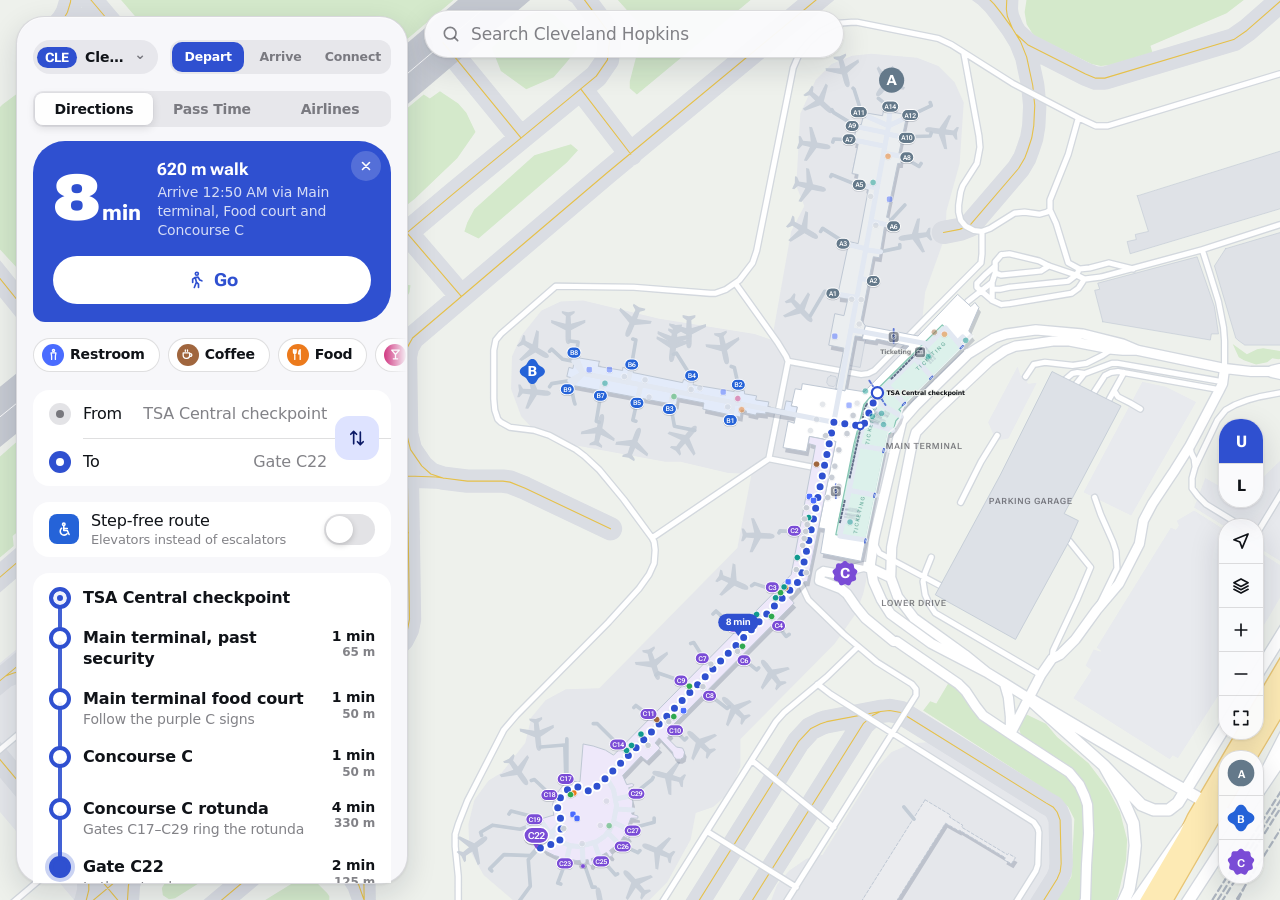
==== commit 44ded856: "DFW: concourse walkways follow the main corridors Concourse nodes snap to OSM's long corridor ways (" ====
--- a/index.html
+++ b/index.html
@@ -1655,7 +1655,7 @@
     a4: [414,-771],
     a5: [448,-690],
     a6: [454,-614],
-    a7: [433,-547],
+    a7: [438,-535],
     a8: [411,-484],
     a9: [396,-407],
     a10: [327,-359],
@@ -1684,9 +1684,9 @@
     chkA12p: [338,-826],
     chkA21p: [439,-635],
     chkA35p: [260,-384],
-    chkB9p: [-336,-429],
+    chkB9p: [-317,-433],
     chkB30p: [-384,-846],
-    chkC21p: [436,154],
+    chkC21p: [436,153],
     chkD18p: [-341,275],
     chkD22p: [-374,180],
     chkD30p: [-338,41],
@@ -1699,10 +1699,10 @@
     sk2c: [382,-60],
     sk3c: [379,375],
     sk4c: [382,741],
-    sk5c: [370,1175],
+    sk5c: [368,1174],
     sk6c: [-346,307],
     sk7c: [-343,10],
-    sk8c: [-349,-413],
+    sk8c: [-345,-417],
     sk9c: [-365,-837],
     // bends in the walkways, from OpenStreetMap
     aw1: [205,-892],
@@ -1711,32 +1711,22 @@
     aw4: [381,-813],
     aw5: [431,-738],
     aw6: [454,-651],
-    aw7: [452,-600],
-    aw8: [435,-602],
-    aw9: [424,-550],
-    aw10: [424,-550],
-    aw11: [406,-513],
-    aw12: [422,-503],
-    aw13: [366,-430],
-    aw14: [366,-430],
-    aw15: [306,-390],
-    aw16: [306,-390],
-    aw17: [258,-374],
-    bw1: [-123,-226],
-    bw2: [-123,-269],
-    bw3: [-123,-269],
-    bw4: [-122,-310],
-    bw5: [-160,-363],
-    bw6: [-327,-419],
-    bw7: [-327,-419],
-    bw8: [-430,-660],
-    bw9: [-370,-801],
-    bw10: [-370,-801],
-    bw11: [-346,-826],
-    bw12: [-346,-826],
-    bw13: [-314,-853],
-    bw14: [-314,-853],
-    bw15: [-208,-893],
+    aw7: [366,-430],
+    aw8: [366,-430],
+    aw9: [306,-390],
+    aw10: [306,-390],
+    aw11: [258,-374],
+    bw1: [-122,-310],
+    bw2: [-160,-363],
+    bw3: [-327,-419],
+    bw4: [-430,-660],
+    bw5: [-370,-801],
+    bw6: [-370,-801],
+    bw7: [-346,-826],
+    bw8: [-346,-826],
+    bw9: [-314,-853],
+    bw10: [-314,-853],
+    bw11: [-208,-893],
     cw1: [176,-93],
     cw2: [209,-92],
     cw3: [263,-79],
@@ -1746,14 +1736,12 @@
     cw7: [381,0],
     cw8: [396,-13],
     cw9: [451,93],
-    cw10: [456,142],
-    cw11: [456,142],
-    cw12: [443,254],
-    cw13: [404,325],
-    cw14: [288,416],
+    cw10: [443,254],
+    cw11: [404,325],
+    cw12: [288,416],
     dw1: [-132,643],
     dw2: [-132,569],
-    dw3: [-272,363],
+    dw3: [-185,363],
     dw4: [-420,362],
     dw5: [-436,234],
     dw6: [-415,63],
@@ -1761,76 +1749,109 @@
     ew1: [373,761],
     ew2: [425,1060],
     ew3: [373,1137],
-    ew4: [373,1137],
-    ew5: [331,1172],
-    ew6: [249,1207],
-    ew7: [223,1211],
-    ew8: [223,1211],
-    ew9: [206,1226],
-    aw18: [322,-835],
-    aw19: [380,-782],
-    aw20: [434,-610],
-    aw21: [420,-544],
-    aw22: [278,-399],
-    aw23: [218,-386],
-    aw24: [211,-373],
-    bw16: [-186,-376],
-    bw17: [-186,-376],
-    bw18: [-186,-376],
-    bw19: [-186,-376],
-    bw20: [-186,-376],
-    bw21: [-186,-376],
-    bw22: [-186,-376],
-    bw23: [-186,-376],
-    bw24: [-186,-376],
-    bw25: [-186,-376],
-    bw26: [-186,-376],
-    bw27: [-186,-376],
-    bw28: [-186,-376],
-    bw29: [-186,-376],
-    bw30: [-186,-376],
-    bw31: [-186,-376],
-    bw32: [-186,-376],
-    bw33: [-186,-376],
-    bw34: [-186,-376],
-    bw35: [-186,-376],
-    bw36: [-186,-376],
-    bw37: [-186,-376],
-    bw38: [-186,-376],
-    bw39: [-186,-376],
-    bw40: [-186,-376],
-    bw41: [-186,-376],
-    bw42: [-186,-376],
-    bw43: [-186,-376],
-    bw44: [-186,-376],
-    bw45: [-186,-376],
-    bw46: [-186,-376],
-    bw47: [-186,-376],
-    bw48: [-186,-376],
-    bw49: [-186,-376],
-    bw50: [-186,-376],
-    bw51: [-186,-376],
-    bw52: [-186,-376],
-    bw53: [-186,-376],
-    bw54: [-186,-376],
-    bw55: [-403,-569],
-    bw56: [-408,-670],
-    bw57: [-381,-746],
-    bw58: [-311,-829],
-    cw15: [246,-76],
-    cw16: [340,-29],
-    cw17: [386,-1],
-    cw18: [415,44],
-    cw19: [427,71],
-    cw20: [430,129],
-    cw21: [431,183],
-    cw22: [427,255],
-    cw23: [401,303],
-    cw24: [385,324],
-    cw25: [371,322],
+    ew4: [347,1159],
+    ew5: [249,1207],
+    ew6: [206,1226],
+    aw12: [322,-835],
+    aw13: [380,-782],
+    aw14: [434,-610],
+    aw15: [420,-544],
+    aw16: [278,-399],
+    aw17: [218,-386],
+    aw18: [211,-373],
+    bw12: [-186,-378],
+    bw13: [-186,-378],
+    bw14: [-186,-378],
+    bw15: [-186,-378],
+    bw16: [-186,-378],
+    bw17: [-186,-378],
+    bw18: [-186,-378],
+    bw19: [-186,-378],
+    bw20: [-186,-378],
+    bw21: [-186,-378],
+    bw22: [-186,-378],
+    bw23: [-186,-378],
+    bw24: [-186,-378],
+    bw25: [-186,-378],
+    bw26: [-186,-378],
+    bw27: [-186,-378],
+    bw28: [-186,-378],
+    bw29: [-186,-378],
+    bw30: [-186,-378],
+    bw31: [-186,-378],
+    bw32: [-186,-378],
+    bw33: [-186,-378],
+    bw34: [-186,-378],
+    bw35: [-186,-378],
+    bw36: [-186,-378],
+    bw37: [-186,-378],
+    bw38: [-186,-378],
+    bw39: [-186,-378],
+    bw40: [-186,-378],
+    bw41: [-186,-378],
+    bw42: [-186,-378],
+    bw43: [-186,-378],
+    bw44: [-186,-378],
+    bw45: [-186,-378],
+    bw46: [-186,-378],
+    bw47: [-186,-378],
+    bw48: [-186,-378],
+    bw49: [-186,-378],
+    bw50: [-186,-378],
+    bw51: [-403,-569],
+    bw52: [-408,-670],
+    bw53: [-381,-746],
+    bw54: [-311,-829],
+    cw13: [246,-76],
+    cw14: [340,-29],
+    cw15: [386,-1],
+    cw16: [415,44],
+    cw17: [427,71],
+    cw18: [430,129],
+    cw19: [431,183],
+    cw20: [427,255],
+    cw21: [401,303],
+    cw22: [385,324],
+    cw23: [371,322],
+    cw24: [316,368],
+    cw25: [316,368],
     cw26: [316,368],
-    cw27: [317,387],
-    cw28: [267,418],
+    cw27: [316,368],
+    cw28: [316,368],
+    cw29: [316,368],
+    cw30: [316,368],
+    cw31: [316,368],
+    cw32: [316,368],
+    cw33: [316,368],
+    cw34: [316,368],
+    cw35: [316,368],
+    cw36: [316,368],
+    cw37: [316,368],
+    cw38: [316,368],
+    cw39: [316,368],
+    cw40: [316,368],
+    cw41: [316,368],
+    cw42: [316,368],
+    cw43: [316,368],
+    cw44: [316,368],
+    cw45: [316,368],
+    cw46: [316,368],
+    cw47: [316,368],
+    cw48: [316,368],
+    cw49: [316,368],
+    cw50: [316,368],
+    cw51: [316,368],
+    cw52: [316,368],
+    cw53: [316,368],
+    cw54: [316,368],
+    cw55: [316,368],
+    cw56: [316,368],
+    cw57: [316,368],
+    cw58: [316,368],
+    cw59: [316,368],
+    cw60: [316,368],
+    cw61: [316,368],
+    cw62: [316,368],
     dw8: [-131,361],
     dw9: [-216,359],
     dw10: [-227,350],
@@ -1911,79 +1932,115 @@
     dw85: [-227,350],
     dw86: [-227,350],
     dw87: [-227,350],
-    ew10: [243,713],
-    ew11: [320,748],
-    ew12: [392,822],
-    ew13: [426,933],
-    ew14: [417,1020],
-    ew15: [371,1105],
-    ew16: [268,1180],
-    ew17: [246,1186],
-    ew18: [209,1194],
-    aw25: [322,-834],
-    aw26: [380,-781],
-    aw27: [434,-609],
-    aw28: [420,-543],
-    aw29: [278,-398],
-    aw30: [218,-385],
-    aw31: [211,-372],
-    bw59: [-186,-375],
-    bw60: [-186,-375],
-    bw61: [-186,-375],
-    bw62: [-186,-375],
-    bw63: [-186,-375],
-    bw64: [-186,-375],
-    bw65: [-186,-375],
-    bw66: [-186,-375],
-    bw67: [-186,-375],
-    bw68: [-186,-375],
-    bw69: [-186,-375],
-    bw70: [-186,-375],
-    bw71: [-186,-375],
-    bw72: [-186,-375],
-    bw73: [-186,-375],
-    bw74: [-186,-375],
-    bw75: [-186,-375],
-    bw76: [-186,-375],
-    bw77: [-186,-375],
-    bw78: [-186,-375],
-    bw79: [-186,-375],
-    bw80: [-186,-375],
-    bw81: [-186,-375],
-    bw82: [-186,-375],
-    bw83: [-186,-375],
-    bw84: [-186,-375],
-    bw85: [-186,-375],
-    bw86: [-186,-375],
-    bw87: [-186,-375],
-    bw88: [-186,-375],
-    bw89: [-186,-375],
-    bw90: [-186,-375],
-    bw91: [-186,-375],
-    bw92: [-186,-375],
-    bw93: [-186,-375],
-    bw94: [-186,-375],
-    bw95: [-186,-375],
-    bw96: [-186,-375],
-    bw97: [-186,-375],
-    bw98: [-403,-568],
-    bw99: [-408,-669],
-    bw100: [-381,-745],
-    bw101: [-311,-828],
-    cw29: [246,-75],
-    cw30: [340,-28],
-    cw31: [386,0],
-    cw32: [415,45],
-    cw33: [427,72],
-    cw34: [430,130],
-    cw35: [431,184],
-    cw36: [427,256],
-    cw37: [401,304],
-    cw38: [385,325],
-    cw39: [371,323],
-    cw40: [316,369],
-    cw41: [317,388],
-    cw42: [267,419],
+    ew7: [243,713],
+    ew8: [320,748],
+    ew9: [392,822],
+    ew10: [426,933],
+    ew11: [417,1020],
+    ew12: [371,1105],
+    ew13: [268,1180],
+    ew14: [246,1186],
+    ew15: [209,1194],
+    aw19: [322,-834],
+    aw20: [380,-781],
+    aw21: [434,-609],
+    aw22: [420,-543],
+    aw23: [278,-398],
+    aw24: [218,-385],
+    aw25: [211,-372],
+    bw55: [-186,-377],
+    bw56: [-186,-377],
+    bw57: [-186,-377],
+    bw58: [-186,-377],
+    bw59: [-186,-377],
+    bw60: [-186,-377],
+    bw61: [-186,-377],
+    bw62: [-186,-377],
+    bw63: [-186,-377],
+    bw64: [-186,-377],
+    bw65: [-186,-377],
+    bw66: [-186,-377],
+    bw67: [-186,-377],
+    bw68: [-186,-377],
+    bw69: [-186,-377],
+    bw70: [-186,-377],
+    bw71: [-186,-377],
+    bw72: [-186,-377],
+    bw73: [-186,-377],
+    bw74: [-186,-377],
+    bw75: [-186,-377],
+    bw76: [-186,-377],
+    bw77: [-186,-377],
+    bw78: [-186,-377],
+    bw79: [-186,-377],
+    bw80: [-186,-377],
+    bw81: [-186,-377],
+    bw82: [-186,-377],
+    bw83: [-186,-377],
+    bw84: [-186,-377],
+    bw85: [-186,-377],
+    bw86: [-186,-377],
+    bw87: [-186,-377],
+    bw88: [-186,-377],
+    bw89: [-186,-377],
+    bw90: [-186,-377],
+    bw91: [-186,-377],
+    bw92: [-186,-377],
+    bw93: [-186,-377],
+    bw94: [-403,-568],
+    bw95: [-408,-669],
+    bw96: [-381,-745],
+    bw97: [-311,-828],
+    cw63: [246,-75],
+    cw64: [340,-28],
+    cw65: [386,0],
+    cw66: [415,45],
+    cw67: [427,72],
+    cw68: [430,130],
+    cw69: [431,184],
+    cw70: [427,256],
+    cw71: [401,304],
+    cw72: [385,325],
+    cw73: [371,323],
+    cw74: [316,369],
+    cw75: [316,369],
+    cw76: [316,369],
+    cw77: [316,369],
+    cw78: [316,369],
+    cw79: [316,369],
+    cw80: [316,369],
+    cw81: [316,369],
+    cw82: [316,369],
+    cw83: [316,369],
+    cw84: [316,369],
+    cw85: [316,369],
+    cw86: [316,369],
+    cw87: [316,369],
+    cw88: [316,369],
+    cw89: [316,369],
+    cw90: [316,369],
+    cw91: [316,369],
+    cw92: [316,369],
+    cw93: [316,369],
+    cw94: [316,369],
+    cw95: [316,369],
+    cw96: [316,369],
+    cw97: [316,369],
+    cw98: [316,369],
+    cw99: [316,369],
+    cw100: [316,369],
+    cw101: [316,369],
+    cw102: [316,369],
+    cw103: [316,369],
+    cw104: [316,369],
+    cw105: [316,369],
+    cw106: [316,369],
+    cw107: [316,369],
+    cw108: [316,369],
+    cw109: [316,369],
+    cw110: [316,369],
+    cw111: [316,369],
+    cw112: [316,369],
     dw88: [-131,362],
     dw89: [-216,360],
     dw90: [-227,351],
@@ -2064,26 +2121,26 @@
     dw165: [-227,351],
     dw166: [-227,351],
     dw167: [-227,351],
-    ew19: [243,714],
-    ew20: [320,749],
-    ew21: [392,823],
-    ew22: [426,934],
-    ew23: [417,1021],
-    ew24: [371,1106],
-    ew25: [268,1181],
-    ew26: [246,1187],
-    ew27: [209,1195],
+    ew16: [243,714],
+    ew17: [320,749],
+    ew18: [392,823],
+    ew19: [426,934],
+    ew20: [417,1021],
+    ew21: [371,1106],
+    ew22: [268,1181],
+    ew23: [246,1187],
+    ew24: [209,1195],
     tixA: [416,-572,"Terminal A check-in"],
     bagA: [416,-571,"Terminal A baggage claim"],
-    curbA: [405,-589,"Terminal A arrivals curb"],
+    curbA: [406,-589,"Terminal A arrivals curb"],
     alift0: [240,-872],
     alift5: [419,-568],
     alift9: [158,-371],
-    b0: [-138,-229],
-    b1: [-129,-268],
+    b0: [-123,-226],
+    b1: [-123,-269],
     b2: [-184,-366],
     b3: [-260,-383],
-    b4: [-346,-400],
+    b4: [-290,-396],
     b5: [-387,-483],
     b6: [-418,-545],
     b7: [-431,-618],
@@ -2095,10 +2152,10 @@
     b13: [-292,-864],
     b14: [-240,-885],
     b15: [-138,-894],
-    bL0: [-186,-376],
-    bB0: [-186,-375],
-    bL1: [-186,-376],
-    bB1: [-186,-375],
+    bL0: [-186,-378],
+    bB0: [-186,-377],
+    bL1: [-186,-378],
+    bB1: [-186,-377],
     bL2: [-189,-388],
     bB2: [-189,-387],
     bL3: [-264,-411],
@@ -2128,15 +2185,15 @@
     tixB: [-394,-706,"Terminal B check-in"],
     bagB: [-394,-705,"Terminal B baggage claim"],
     curbB: [-374,-709,"Terminal B arrivals curb"],
-    blift0: [-185,-371],
+    blift0: [-185,-373],
     blift7: [-399,-705],
     blift14: [-144,-880],
     c0: [176,-119],
     c1: [272,-107],
     c2: [343,-91],
-    c3: [415,-28],
+    c3: [414,11],
     c4: [436,51],
-    c5: [451,142],
+    c5: [456,134],
     c6: [454,207],
     c7: [423,296],
     c8: [369,364],
@@ -2157,21 +2214,21 @@
     cB5: [417,242],
     cL6: [351,342],
     cB6: [351,343],
-    cL7: [247,419],
-    cB7: [247,420],
-    cL8: [233,420],
-    cB8: [233,421],
+    cL7: [316,368],
+    cB7: [316,369],
+    cL8: [316,368],
+    cB8: [316,369],
     tixC: [420,168,"Terminal C check-in"],
     bagC: [420,169,"Terminal C baggage claim"],
-    curbC: [405,181,"Terminal C arrivals curb"],
+    curbC: [405,182,"Terminal C arrivals curb"],
     clift0: [198,-81],
     clift4: [424,165],
-    clift8: [237,423],
+    clift8: [320,372],
     d0: [-170,641],
     d1: [-168,562],
     d2: [-193,497],
     d3: [-198,387],
-    d4: [-248,386],
+    d4: [-272,363],
     d5: [-336,362],
     d6: [-403,362],
     d7: [-420,342],
@@ -2225,9 +2282,9 @@
     e5: [448,931],
     e6: [441,1011],
     e7: [410,1088],
-    e8: [390,1154],
+    e8: [397,1108],
     e9: [297,1190],
-    e10: [226,1226],
+    e10: [223,1211],
     e11: [140,1228],
     eL0: [182,709],
     eB0: [182,710],
@@ -2259,9 +2316,9 @@
     chkA12: [343,-819,"TSA checkpoint A12"],
     chkA21: [435,-642,"TSA checkpoint A21"],
     chkA35: [267,-387,"TSA checkpoint A35"],
-    chkB9: [-334,-437,"TSA checkpoint B9"],
+    chkB9: [-322,-439,"TSA checkpoint B9"],
     chkB30: [-379,-840,"TSA checkpoint B30"],
-    chkC21: [430,159,"TSA checkpoint C21"],
+    chkC21: [430,158,"TSA checkpoint C21"],
     chkD18: [-335,270,"TSA checkpoint D18"],
     chkD22: [-366,180,"TSA checkpoint D22"],
     chkD30: [-333,47,"TSA checkpoint D30"],
@@ -2298,55 +2355,49 @@
     ["aw5","a5","A"],
     ["a5","aw6","A"],
     ["aw6","a6","A"],
-    ["a6","aw7","A"],
-    ["aw7","aw8","A"],
+    ["a6","a7","A"],
+    ["a7","a8","A"],
+    ["a8","aw7","A"],
+    ["aw7","a9","A"],
+    ["a9","aw8","A"],
     ["aw8","aw9","A"],
-    ["aw9","a7","A"],
-    ["a7","aw10","A"],
+    ["aw9","a10","A"],
+    ["a10","aw10","A"],
     ["aw10","aw11","A"],
-    ["aw11","aw12","A"],
-    ["aw12","a8","A"],
-    ["a8","aw13","A"],
-    ["aw13","a9","A"],
-    ["a9","aw14","A"],
-    ["aw14","aw15","A"],
-    ["aw15","a10","A"],
-    ["a10","aw16","A"],
-    ["aw16","aw17","A"],
-    ["aw17","a11","A"],
+    ["aw11","a11","A"],
     ["a11","a12","A"],
     ["aL0","aL1","L"],
-    ["aL1","aw18","L"],
-    ["aw18","aL2","L"],
-    ["aL2","aw19","L"],
-    ["aw19","aL3","L"],
+    ["aL1","aw12","L"],
+    ["aw12","aL2","L"],
+    ["aL2","aw13","L"],
+    ["aw13","aL3","L"],
     ["aL3","aL4","L"],
-    ["aL4","aw20","L"],
-    ["aw20","aL5","L"],
-    ["aL5","aw21","L"],
-    ["aw21","aL6","L"],
+    ["aL4","aw14","L"],
+    ["aw14","aL5","L"],
+    ["aL5","aw15","L"],
+    ["aw15","aL6","L"],
     ["aL6","aL7","L"],
-    ["aL7","aw22","L"],
-    ["aw22","aL8","L"],
-    ["aL8","aw23","L"],
-    ["aw23","aw24","L"],
-    ["aw24","aL9","L"],
+    ["aL7","aw16","L"],
+    ["aw16","aL8","L"],
+    ["aL8","aw17","L"],
+    ["aw17","aw18","L"],
+    ["aw18","aL9","L"],
     ["aB0","aB1","LL"],
-    ["aB1","aw25","LL"],
-    ["aw25","aB2","LL"],
-    ["aB2","aw26","LL"],
-    ["aw26","aB3","LL"],
+    ["aB1","aw19","LL"],
+    ["aw19","aB2","LL"],
+    ["aB2","aw20","LL"],
+    ["aw20","aB3","LL"],
     ["aB3","aB4","LL"],
-    ["aB4","aw27","LL"],
-    ["aw27","aB5","LL"],
-    ["aB5","aw28","LL"],
-    ["aw28","aB6","LL"],
+    ["aB4","aw21","LL"],
+    ["aw21","aB5","LL"],
+    ["aB5","aw22","LL"],
+    ["aw22","aB6","LL"],
     ["aB6","aB7","LL"],
-    ["aB7","aw29","LL"],
-    ["aw29","aB8","LL"],
-    ["aB8","aw30","LL"],
-    ["aw30","aw31","LL"],
-    ["aw31","aB9","LL"],
+    ["aB7","aw23","LL"],
+    ["aw23","aB8","LL"],
+    ["aB8","aw24","LL"],
+    ["aw24","aw25","LL"],
+    ["aw25","aB9","LL"],
     ["tixA","aL5","L"],
     ["bagA","aB5","LL"],
     ["bagA","curbA","LL"],
@@ -2359,37 +2410,37 @@
     ["aL9","aB9","X","esc"],
     ["aL9","alift9","L"],
     ["alift9","aB9","X","lift"],
-    ["b0","bw1","B"],
+    ["b0","b1","B"],
+    ["b1","bw1","B"],
     ["bw1","bw2","B"],
-    ["bw2","b1","B"],
-    ["b1","bw3","B"],
-    ["bw3","bw4","B"],
-    ["bw4","bw5","B"],
-    ["bw5","b2","B"],
+    ["bw2","b2","B"],
     ["b2","b3","B"],
-    ["b3","bw6","B"],
-    ["bw6","b4","B"],
-    ["b4","bw7","B"],
-    ["bw7","b5","B"],
+    ["b3","b4","B"],
+    ["b4","bw3","B"],
+    ["bw3","b5","B"],
     ["b5","b6","B"],
     ["b6","b7","B"],
-    ["b7","bw8","B"],
-    ["bw8","b8","B"],
+    ["b7","bw4","B"],
+    ["bw4","b8","B"],
     ["b8","b9","B"],
-    ["b9","bw9","B"],
-    ["bw9","b10","B"],
-    ["b10","bw10","B"],
-    ["bw10","bw11","B"],
-    ["bw11","b11","B"],
-    ["b11","bw12","B"],
-    ["bw12","bw13","B"],
-    ["bw13","b12","B"],
-    ["b12","bw14","B"],
-    ["bw14","b13","B"],
+    ["b9","bw5","B"],
+    ["bw5","b10","B"],
+    ["b10","bw6","B"],
+    ["bw6","bw7","B"],
+    ["bw7","b11","B"],
+    ["b11","bw8","B"],
+    ["bw8","bw9","B"],
+    ["bw9","b12","B"],
+    ["b12","bw10","B"],
+    ["bw10","b13","B"],
     ["b13","b14","B"],
-    ["b14","bw15","B"],
-    ["bw15","b15","B"],
-    ["bL0","bw16","L"],
+    ["b14","bw11","B"],
+    ["bw11","b15","B"],
+    ["bL0","bw12","L"],
+    ["bw12","bw13","L"],
+    ["bw13","bw14","L"],
+    ["bw14","bw15","L"],
+    ["bw15","bw16","L"],
     ["bw16","bw17","L"],
     ["bw17","bw18","L"],
     ["bw18","bw19","L"],
@@ -2424,29 +2475,29 @@
     ["bw47","bw48","L"],
     ["bw48","bw49","L"],
     ["bw49","bw50","L"],
-    ["bw50","bw51","L"],
-    ["bw51","bw52","L"],
-    ["bw52","bw53","L"],
-    ["bw53","bw54","L"],
-    ["bw54","bL1","L"],
+    ["bw50","bL1","L"],
     ["bL1","bL2","L"],
     ["bL2","bL3","L"],
     ["bL3","bL4","L"],
     ["bL4","bL5","L"],
-    ["bL5","bw55","L"],
-    ["bw55","bL6","L"],
-    ["bL6","bw56","L"],
-    ["bw56","bL7","L"],
-    ["bL7","bw57","L"],
-    ["bw57","bL8","L"],
+    ["bL5","bw51","L"],
+    ["bw51","bL6","L"],
+    ["bL6","bw52","L"],
+    ["bw52","bL7","L"],
+    ["bL7","bw53","L"],
+    ["bw53","bL8","L"],
     ["bL8","bL9","L"],
     ["bL9","bL10","L"],
     ["bL10","bL11","L"],
     ["bL11","bL12","L"],
-    ["bL12","bw58","L"],
-    ["bw58","bL13","L"],
+    ["bL12","bw54","L"],
+    ["bw54","bL13","L"],
     ["bL13","bL14","L"],
-    ["bB0","bw59","LL"],
+    ["bB0","bw55","LL"],
+    ["bw55","bw56","LL"],
+    ["bw56","bw57","LL"],
+    ["bw57","bw58","LL"],
+    ["bw58","bw59","LL"],
     ["bw59","bw60","LL"],
     ["bw60","bw61","LL"],
     ["bw61","bw62","LL"],
@@ -2481,27 +2532,23 @@
     ["bw90","bw91","LL"],
     ["bw91","bw92","LL"],
     ["bw92","bw93","LL"],
-    ["bw93","bw94","LL"],
-    ["bw94","bw95","LL"],
-    ["bw95","bw96","LL"],
-    ["bw96","bw97","LL"],
-    ["bw97","bB1","LL"],
+    ["bw93","bB1","LL"],
     ["bB1","bB2","LL"],
     ["bB2","bB3","LL"],
     ["bB3","bB4","LL"],
     ["bB4","bB5","LL"],
-    ["bB5","bw98","LL"],
-    ["bw98","bB6","LL"],
-    ["bB6","bw99","LL"],
-    ["bw99","bB7","LL"],
-    ["bB7","bw100","LL"],
-    ["bw100","bB8","LL"],
+    ["bB5","bw94","LL"],
+    ["bw94","bB6","LL"],
+    ["bB6","bw95","LL"],
+    ["bw95","bB7","LL"],
+    ["bB7","bw96","LL"],
+    ["bw96","bB8","LL"],
     ["bB8","bB9","LL"],
     ["bB9","bB10","LL"],
     ["bB10","bB11","LL"],
     ["bB11","bB12","LL"],
-    ["bB12","bw101","LL"],
-    ["bw101","bB13","LL"],
+    ["bB12","bw97","LL"],
+    ["bw97","bB13","LL"],
     ["bB13","bB14","LL"],
     ["tixB","bL7","L"],
     ["bagB","bB7","LL"],
@@ -2524,66 +2571,136 @@
     ["cw5","c2","C"],
     ["c2","cw6","C"],
     ["cw6","cw7","C"],
-    ["cw7","c3","C"],
-    ["c3","cw8","C"],
-    ["cw8","c4","C"],
+    ["cw7","cw8","C"],
+    ["cw8","c3","C"],
+    ["c3","c4","C"],
     ["c4","cw9","C"],
-    ["cw9","cw10","C"],
-    ["cw10","c5","C"],
-    ["c5","cw11","C"],
-    ["cw11","c6","C"],
-    ["c6","cw12","C"],
-    ["cw12","c7","C"],
-    ["c7","cw13","C"],
-    ["cw13","c8","C"],
+    ["cw9","c5","C"],
+    ["c5","c6","C"],
+    ["c6","cw10","C"],
+    ["cw10","c7","C"],
+    ["c7","cw11","C"],
+    ["cw11","c8","C"],
     ["c8","c9","C"],
-    ["c9","cw14","C"],
-    ["cw14","c10","C"],
+    ["c9","cw12","C"],
+    ["cw12","c10","C"],
     ["c10","c11","C"],
-    ["cL0","cw15","L"],
-    ["cw15","cL1","L"],
-    ["cL1","cw16","L"],
-    ["cw16","cL2","L"],
-    ["cL2","cw17","L"],
-    ["cw17","cw18","L"],
-    ["cw18","cw19","L"],
-    ["cw19","cL3","L"],
-    ["cL3","cw20","L"],
-    ["cw20","cL4","L"],
-    ["cL4","cw21","L"],
-    ["cw21","cL5","L"],
-    ["cL5","cw22","L"],
+    ["cL0","cw13","L"],
+    ["cw13","cL1","L"],
+    ["cL1","cw14","L"],
+    ["cw14","cL2","L"],
+    ["cL2","cw15","L"],
+    ["cw15","cw16","L"],
+    ["cw16","cw17","L"],
+    ["cw17","cL3","L"],
+    ["cL3","cw18","L"],
+    ["cw18","cL4","L"],
+    ["cL4","cw19","L"],
+    ["cw19","cL5","L"],
+    ["cL5","cw20","L"],
+    ["cw20","cw21","L"],
+    ["cw21","cw22","L"],
     ["cw22","cw23","L"],
-    ["cw23","cw24","L"],
+    ["cw23","cL6","L"],
+    ["cL6","cL7","L"],
+    ["cL7","cw24","L"],
     ["cw24","cw25","L"],
-    ["cw25","cL6","L"],
-    ["cL6","cw26","L"],
+    ["cw25","cw26","L"],
     ["cw26","cw27","L"],
     ["cw27","cw28","L"],
-    ["cw28","cL7","L"],
-    ["cL7","cL8","L"],
-    ["cB0","cw29","LL"],
-    ["cw29","cB1","LL"],
-    ["cB1","cw30","LL"],
-    ["cw30","cB2","LL"],
-    ["cB2","cw31","LL"],
-    ["cw31","cw32","LL"],
-    ["cw32","cw33","LL"],
-    ["cw33","cB3","LL"],
-    ["cB3","cw34","LL"],
-    ["cw34","cB4","LL"],
-    ["cB4","cw35","LL"],
-    ["cw35","cB5","LL"],
-    ["cB5","cw36","LL"],
-    ["cw36","cw37","LL"],
-    ["cw37","cw38","LL"],
-    ["cw38","cw39","LL"],
-    ["cw39","cB6","LL"],
-    ["cB6","cw40","LL"],
-    ["cw40","cw41","LL"],
-    ["cw41","cw42","LL"],
-    ["cw42","cB7","LL"],
-    ["cB7","cB8","LL"],
+    ["cw28","cw29","L"],
+    ["cw29","cw30","L"],
+    ["cw30","cw31","L"],
+    ["cw31","cw32","L"],
+    ["cw32","cw33","L"],
+    ["cw33","cw34","L"],
+    ["cw34","cw35","L"],
+    ["cw35","cw36","L"],
+    ["cw36","cw37","L"],
+    ["cw37","cw38","L"],
+    ["cw38","cw39","L"],
+    ["cw39","cw40","L"],
+    ["cw40","cw41","L"],
+    ["cw41","cw42","L"],
+    ["cw42","cw43","L"],
+    ["cw43","cw44","L"],
+    ["cw44","cw45","L"],
+    ["cw45","cw46","L"],
+    ["cw46","cw47","L"],
+    ["cw47","cw48","L"],
+    ["cw48","cw49","L"],
+    ["cw49","cw50","L"],
+    ["cw50","cw51","L"],
+    ["cw51","cw52","L"],
+    ["cw52","cw53","L"],
+    ["cw53","cw54","L"],
+    ["cw54","cw55","L"],
+    ["cw55","cw56","L"],
+    ["cw56","cw57","L"],
+    ["cw57","cw58","L"],
+    ["cw58","cw59","L"],
+    ["cw59","cw60","L"],
+    ["cw60","cw61","L"],
+    ["cw61","cw62","L"],
+    ["cw62","cL8","L"],
+    ["cB0","cw63","LL"],
+    ["cw63","cB1","LL"],
+    ["cB1","cw64","LL"],
+    ["cw64","cB2","LL"],
+    ["cB2","cw65","LL"],
+    ["cw65","cw66","LL"],
+    ["cw66","cw67","LL"],
+    ["cw67","cB3","LL"],
+    ["cB3","cw68","LL"],
+    ["cw68","cB4","LL"],
+    ["cB4","cw69","LL"],
+    ["cw69","cB5","LL"],
+    ["cB5","cw70","LL"],
+    ["cw70","cw71","LL"],
+    ["cw71","cw72","LL"],
+    ["cw72","cw73","LL"],
+    ["cw73","cB6","LL"],
+    ["cB6","cB7","LL"],
+    ["cB7","cw74","LL"],
+    ["cw74","cw75","LL"],
+    ["cw75","cw76","LL"],
+    ["cw76","cw77","LL"],
+    ["cw77","cw78","LL"],
+    ["cw78","cw79","LL"],
+    ["cw79","cw80","LL"],
+    ["cw80","cw81","LL"],
+    ["cw81","cw82","LL"],
+    ["cw82","cw83","LL"],
+    ["cw83","cw84","LL"],
+    ["cw84","cw85","LL"],
+    ["cw85","cw86","LL"],
+    ["cw86","cw87","LL"],
+    ["cw87","cw88","LL"],
+    ["cw88","cw89","LL"],
+    ["cw89","cw90","LL"],
+    ["cw90","cw91","LL"],
+    ["cw91","cw92","LL"],
+    ["cw92","cw93","LL"],
+    ["cw93","cw94","LL"],
+    ["cw94","cw95","LL"],
+    ["cw95","cw96","LL"],
+    ["cw96","cw97","LL"],
+    ["cw97","cw98","LL"],
+    ["cw98","cw99","LL"],
+    ["cw99","cw100","LL"],
+    ["cw100","cw101","LL"],
+    ["cw101","cw102","LL"],
+    ["cw102","cw103","LL"],
+    ["cw103","cw104","LL"],
+    ["cw104","cw105","LL"],
+    ["cw105","cw106","LL"],
+    ["cw106","cw107","LL"],
+    ["cw107","cw108","LL"],
+    ["cw108","cw109","LL"],
+    ["cw109","cw110","LL"],
+    ["cw110","cw111","LL"],
+    ["cw111","cw112","LL"],
+    ["cw112","cB8","LL"],
     ["tixC","cL4","L"],
     ["bagC","cB4","LL"],
     ["bagC","curbC","LL"],
@@ -2601,9 +2718,9 @@
     ["dw2","d1","D"],
     ["d1","d2","D"],
     ["d2","d3","D"],
-    ["d3","d4","D"],
-    ["d4","dw3","D"],
-    ["dw3","d5","D"],
+    ["d3","dw3","D"],
+    ["dw3","d4","D"],
+    ["d4","d5","D"],
     ["d5","d6","D"],
     ["d6","dw4","D"],
     ["dw4","d7","D"],
@@ -2825,51 +2942,48 @@
     ["e5","e6","E"],
     ["e6","ew2","E"],
     ["ew2","e7","E"],
-    ["e7","ew3","E"],
-    ["ew3","e8","E"],
-    ["e8","ew4","E"],
-    ["ew4","ew5","E"],
-    ["ew5","e9","E"],
-    ["e9","ew6","E"],
-    ["ew6","ew7","E"],
-    ["ew7","e10","E"],
-    ["e10","ew8","E"],
-    ["ew8","ew9","E"],
-    ["ew9","e11","E"],
-    ["eL0","ew10","L"],
-    ["ew10","eL1","L"],
-    ["eL1","ew11","L"],
-    ["ew11","eL2","L"],
-    ["eL2","ew12","L"],
-    ["ew12","eL3","L"],
-    ["eL3","ew13","L"],
-    ["ew13","eL4","L"],
-    ["eL4","ew14","L"],
-    ["ew14","eL5","L"],
-    ["eL5","ew15","L"],
-    ["ew15","eL6","L"],
-    ["eL6","ew16","L"],
-    ["ew16","eL7","L"],
-    ["eL7","ew17","L"],
-    ["ew17","ew18","L"],
-    ["ew18","eL8","L"],
-    ["eB0","ew19","LL"],
-    ["ew19","eB1","LL"],
-    ["eB1","ew20","LL"],
-    ["ew20","eB2","LL"],
-    ["eB2","ew21","LL"],
-    ["ew21","eB3","LL"],
-    ["eB3","ew22","LL"],
-    ["ew22","eB4","LL"],
-    ["eB4","ew23","LL"],
-    ["ew23","eB5","LL"],
-    ["eB5","ew24","LL"],
-    ["ew24","eB6","LL"],
-    ["eB6","ew25","LL"],
-    ["ew25","eB7","LL"],
-    ["eB7","ew26","LL"],
-    ["ew26","ew27","LL"],
-    ["ew27","eB8","LL"],
+    ["e7","e8","E"],
+    ["e8","ew3","E"],
+    ["ew3","ew4","E"],
+    ["ew4","e9","E"],
+    ["e9","ew5","E"],
+    ["ew5","e10","E"],
+    ["e10","ew6","E"],
+    ["ew6","e11","E"],
+    ["eL0","ew7","L"],
+    ["ew7","eL1","L"],
+    ["eL1","ew8","L"],
+    ["ew8","eL2","L"],
+    ["eL2","ew9","L"],
+    ["ew9","eL3","L"],
+    ["eL3","ew10","L"],
+    ["ew10","eL4","L"],
+    ["eL4","ew11","L"],
+    ["ew11","eL5","L"],
+    ["eL5","ew12","L"],
+    ["ew12","eL6","L"],
+    ["eL6","ew13","L"],
+    ["ew13","eL7","L"],
+    ["eL7","ew14","L"],
+    ["ew14","ew15","L"],
+    ["ew15","eL8","L"],
+    ["eB0","ew16","LL"],
+    ["ew16","eB1","LL"],
+    ["eB1","ew17","LL"],
+    ["ew17","eB2","LL"],
+    ["eB2","ew18","LL"],
+    ["ew18","eB3","LL"],
+    ["eB3","ew19","LL"],
+    ["ew19","eB4","LL"],
+    ["eB4","ew20","LL"],
+    ["ew20","eB5","LL"],
+    ["eB5","ew21","LL"],
+    ["ew21","eB6","LL"],
+    ["eB6","ew22","LL"],
+    ["ew22","eB7","LL"],
+    ["eB7","ew23","LL"],
+    ["ew23","ew24","LL"],
+    ["ew24","eB8","LL"],
     ["tixE","eL4","L"],
     ["bagE","eB4","LL"],
     ["bagE","curbE","LL"],
@@ -2957,7 +3071,7 @@
     EDGES.push([prev, 'sk' + ((i + 1) % TRACK.length), 'X', 'train']);
   });
   for (const T of 'ABCDE') { V['tl' + T][0] = V['curb' + T][0] + 6; V['tl' + T][1] = V['curb' + T][1] + 6; }
-  const SPINES = {"A":["a0","aw1","a1","a2","aw2","aw3","a3","aw4","a4","aw5","a5","aw6","a6","aw7","aw8","aw9","a7","aw10","aw11","aw12","a8","aw13","a9","aw14","aw15","a10","aw16","aw17","a11","a12"],"B":["b0","bw1","bw2","b1","bw3","bw4","bw5","b2","b3","bw6","b4","bw7","b5","b6","b7","bw8","b8","b9","bw9","b10","bw10","bw11","b11","bw12","bw13","b12","bw14","b13","b14","bw15","b15"],"C":["c0","cw1","cw2","cw3","c1","cw4","cw5","c2","cw6","cw7","c3","cw8","c4","cw9","cw10","c5","cw11","c6","cw12","c7","cw13","c8","c9","cw14","c10","c11"],"D":["d0","dw1","dw2","d1","d2","d3","d4","dw3","d5","d6","dw4","d7","d8","dw5","d9","d10","dw6","d11","dw7","d12","d13","d14","d15"],"E":["e0","e1","e2","ew1","e3","e4","e5","e6","ew2","e7","ew3","e8","ew4","ew5","e9","ew6","ew7","e10","ew8","ew9","e11"]};
+  const SPINES = {"A":["a0","aw1","a1","a2","aw2","aw3","a3","aw4","a4","aw5","a5","aw6","a6","a7","a8","aw7","a9","aw8","aw9","a10","aw10","aw11","a11","a12"],"B":["b0","b1","bw1","bw2","b2","b3","b4","bw3","b5","b6","b7","bw4","b8","b9","bw5","b10","bw6","bw7","b11","bw8","bw9","b12","bw10","b13","b14","bw11","b15"],"C":["c0","cw1","cw2","cw3","c1","cw4","cw5","c2","cw6","cw7","cw8","c3","c4","cw9","c5","c6","cw10","c7","cw11","c8","c9","cw12","c10","c11"],"D":["d0","dw1","dw2","d1","d2","d3","dw3","d4","d5","d6","dw4","d7","d8","dw5","d9","d10","dw6","d11","dw7","d12","d13","d14","d15"],"E":["e0","e1","e2","ew1","e3","e4","e5","e6","ew2","e7","e8","ew3","ew4","e9","ew5","e10","ew6","e11"]};
   const MAP_BOUNDS = { x0: -560, y0: -1000, x1: 680, y1: 1340 };
 
   // concourses: id, colour [light, dark], badge shape [lobes, depth]
@@ -3290,7 +3404,7 @@
     ui: {
       labels: [...[[389,-585,"Terminal A",null,null],[-356,-714,"Terminal B",null,null],[394,154,"Terminal C",null,null],[-377,250,"Terminal D",null,null],[389,954,"Terminal E",null,null]].map(([x, y, t]) => [x, y, t, , 'up']), [-330, 1010, 'Terminal F · opening 2027']],
       roundels: concourses.map(({ id }) => [id, ...{"A":[389,-571],"B":[-356,-700],"C":[394,168],"D":[-377,264],"E":[389,968]}[id]]),
-      securityLine: [[332,-811,354,-827],[447,-650,423,-634],[279,-379,255,-395],[-321,-433,-347,-441],[-390,-831,-368,-849],[421,148,439,170],[-326,281,-344,259],[-366,194,-366,166],[-344,55,-322,39],[322,751,346,735],[439,980,415,994],[403,1066,387,1090],[303,1188,281,1172]],
+      securityLine: [[332,-811,354,-827],[447,-650,423,-634],[279,-379,255,-395],[-311,-447,-333,-431],[-390,-831,-368,-849],[420,148,440,168],[-326,281,-344,259],[-366,194,-366,166],[-344,55,-322,39],[322,751,346,735],[439,980,415,994],[403,1066,387,1090],[303,1188,281,1172]],
       zoneNames: { L: 'Check-in hall, before security', LL: 'Baggage claim' },
       transitWord: 'trip',
       trainToGates: 'down', trainFloor: 'up',
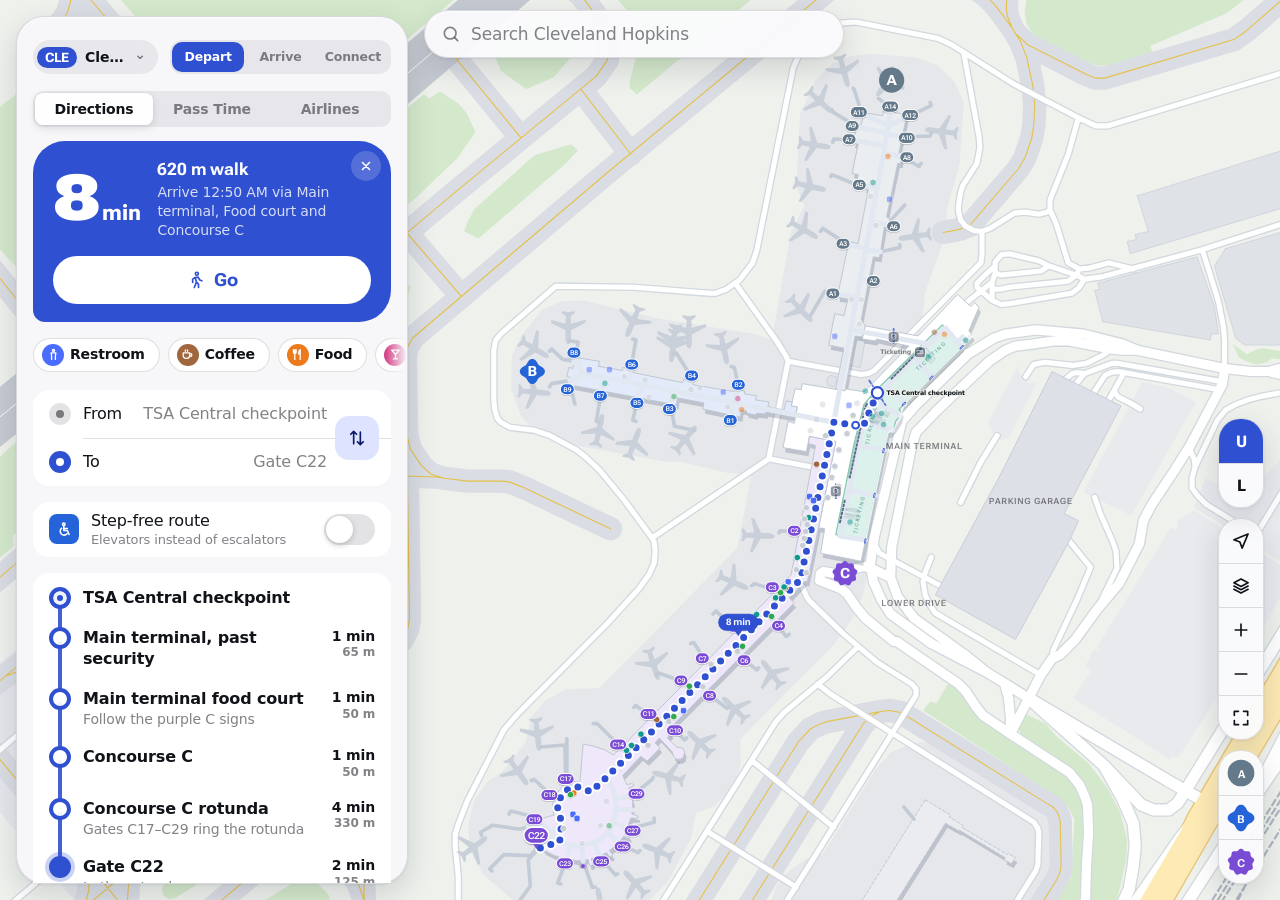
==== commit db305ccf: "DFW Terminal B: check-in hall runs past the north-west corner The generated hall went into the dead-" ====
--- a/index.html
+++ b/index.html
@@ -2486,9 +2486,10 @@
     ["bw52","bL7","L"],
     ["bL7","bw53","L"],
     ["bw53","bL8","L"],
-    ["bL8","bL9","L"],
-    ["bL9","bL10","L"],
-    ["bL10","bL11","L"],
+    // the north-west corner is a dead end (checkpoint B30): the hall runs on past it
+    ["bL8","bL11","L"],
+    ["bL11","bL10","L"],
+    ["bL10","bL9","L"],
     ["bL11","bL12","L"],
     ["bL12","bw54","L"],
     ["bw54","bL13","L"],
@@ -2543,9 +2544,9 @@
     ["bw95","bB7","LL"],
     ["bB7","bw96","LL"],
     ["bw96","bB8","LL"],
-    ["bB8","bB9","LL"],
-    ["bB9","bB10","LL"],
-    ["bB10","bB11","LL"],
+    ["bB8","bB11","LL"],
+    ["bB11","bB10","LL"],
+    ["bB10","bB9","LL"],
     ["bB11","bB12","LL"],
     ["bB12","bw97","LL"],
     ["bw97","bB13","LL"],
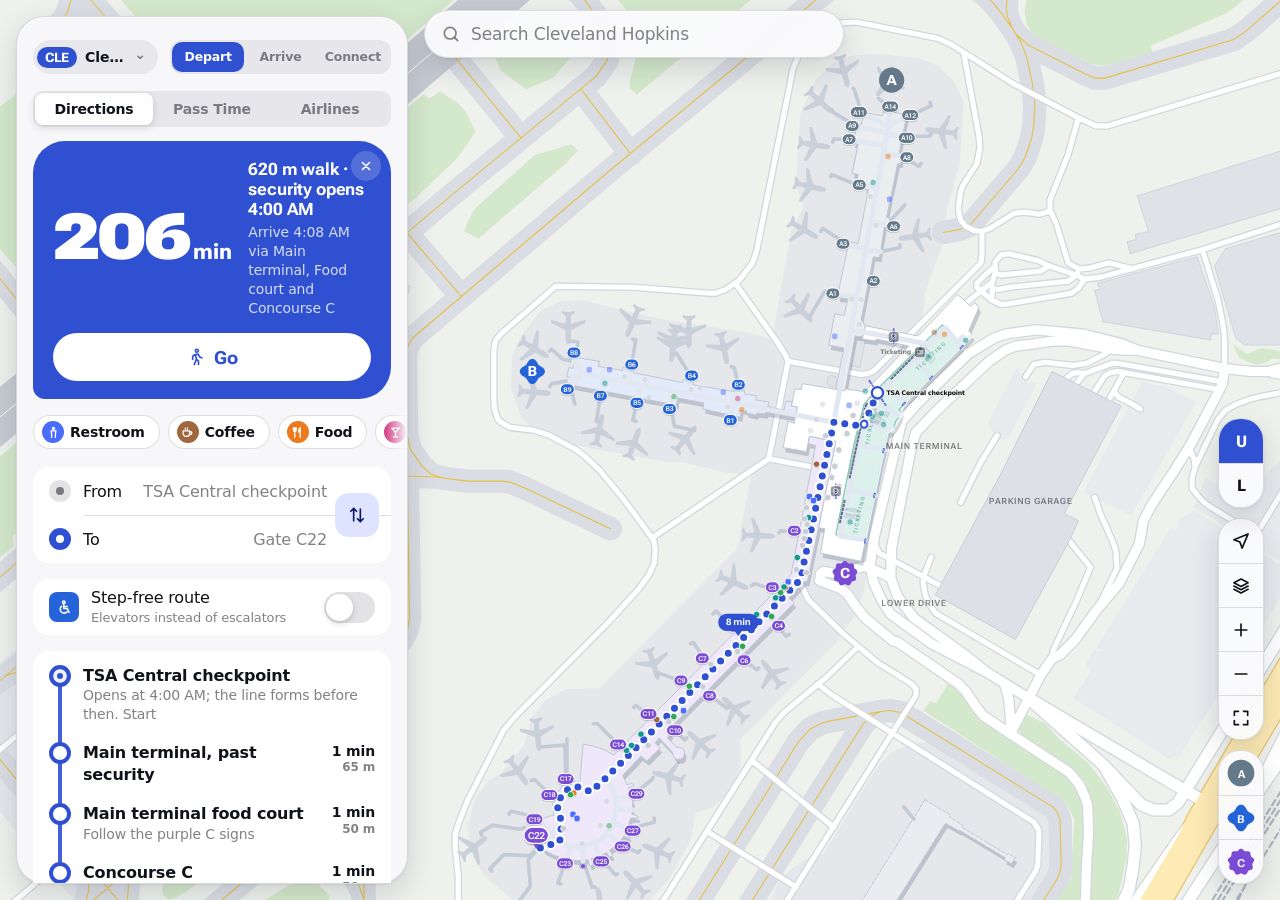
==== commit 6e175db1: "Bug fixes: ATL International checkpoint, directions in Arrive/Connect, overnight security Found by s" ====
--- a/index.html
+++ b/index.html
@@ -1067,7 +1067,7 @@
     ['eC', 'eW', 'E'], ['eN', 'eBr', 'E'],
     ['tC', 'tWe', 'T'], ['aC', 'aWw', 'A'], ['aC', 'aWe', 'A'], ['bC', 'bWw', 'B'], ['bC', 'bWe', 'B'],
     ['cC', 'cWw', 'C'], ['cC', 'cWe', 'C'], ['dC', 'dWw', 'D'], ['dC', 'dWe', 'D'],
-    ['fC', 'chkI', 'I'], ['chkI', 'tixI', 'IL'],
+    ['fC', 'chkI', 'S'], ['chkI', 'tixI', 'IL'],
     // the Transportation Mall, the Plane Train, and getting on and off it
     ...MALL.slice(1).map((m, i) => [MALL[i], m, 'M']),
     ...TRAIN.slice(1).map((s, i) => [TRAIN[i], s, 'X', 'train']),
@@ -1360,6 +1360,8 @@
     // places snap to these walkways: landside, the atrium past security, the concourses
     AMEN_ZONES: ['L', 'H', 'T', 'A', 'B', 'C', 'D', 'E', 'F', 'IL'],
     LOWER_V: [...MALL, ...TRAIN, 'exit', 'bag', 'marta', 'rent', 'taxi', 'ride', 'curb'],
+    // both checkpoints screen into the concourses (no published hours, so both count as open)
+    CHECKPOINTS: { chk: {}, chkI: {} },
     PLACES: ['chk', 'tix', 'bag', 'marta', 'rent', 'taxi', 'ride', 'curb', 'chkI', 'tixI'],
     PLACE_STYLE: { chk: ['shield', 'terminal'], tix: ['ticket', 'terminal'], bag: ['bag', 'bags'], marta: ['train', 'transit'],
       rent: ['key', 'ground'], taxi: ['taxi', 'ground'], ride: ['phone', 'ground'], curb: ['car', 'ground'], chkI: ['shield', 'terminal'], tixI: ['ticket', 'terminal'] },
@@ -5077,9 +5079,9 @@
     return `<button data-near="${o.id}">${tileFor(o)}<b>${esc(o.name)}</b><small>${s && s.state === 'closed' ? 'Closed' : m + ' min walk'}</small></button>`;
   }).join('')}</div>`;
   pane.innerHTML = html;
-  pane.querySelector('[data-act="to"]').onclick = () => { buzz(); $('#to').value = it.id; if ($('#from').value === it.id) $('#from').value = CHK; setTab('dir', true); if (!wide()) setDetent('peek'); updateRoute(true); };
+  pane.querySelector('[data-act="to"]').onclick = () => { buzz(); $('#to').value = it.id; if ($('#from').value === it.id) $('#from').value = CHK; setTab('dir', true); if (!wide()) setDetent('peek'); routeNow(); };
   pane.querySelectorAll('[data-near]').forEach(b => b.onclick = () => { buzz(5); showPlace(ITEMS[b.dataset.near], false); });
-  pane.querySelector('[data-act="from"]').onclick = () => { buzz(); $('#from').value = it.id; if ($('#to').value === it.id) $('#to').value = CHK; setTab('dir', true); if (!wide()) setDetent('peek'); updateRoute(true); };
+  pane.querySelector('[data-act="from"]').onclick = () => { buzz(); $('#from').value = it.id; if ($('#to').value === it.id) $('#to').value = CHK; setTab('dir', true); if (!wide()) setDetent('peek'); routeNow(); };
   sheetBody.scrollTop = 0;
   if (!wide()) setDetent(detent === 'full' || detent === 'peek' ? 'half' : detent);
   if (!fromMap) fitItems([it], 60, 3.5);
@@ -5315,6 +5317,9 @@
   for (const id of ids) if (ITEMS[id]) ITEMS[id].el.classList.add('hl');
   cullLabels();
 }
+// a from/to route someone asked for (a place card, an idea, an airline): show it in Depart mode, since
+// Arrive and Connect draw their own routes
+function routeNow() { if (mode !== 'dep') setMode('dep', true); updateRoute(true); saveTrip(); }
 function updateRoute(fit) {
   if (mode === 'arr') return updateArrival(fit);
   if (mode === 'con') return updateConnection(fit);
@@ -5345,10 +5350,14 @@
   // going through security: add the live wait, and say it on the checkpoint step
   const inbound = path.some((n, i) => isChk('v:' + n) && SEC_EDGE.has(n + '|' + path[i + 1])), sec = inbound ? waitMin() : null;
   if (sec != null) { const s = steps.find(x => isChk('v:' + x.node)); if (s) s.n = `Security wait about ${sec} min right now${s.n && s.n !== 'Start' ? '. ' + s.n : ''}`; }
-  const total = minutes(units) + (sec || 0);
+  // screening at a checkpoint that hasn't opened yet (overnight): say when, and count the wait
+  const shut = inbound ? path.find((n, i) => isChk('v:' + n) && SEC_EDGE.has(n + '|' + path[i + 1]) && !chkOpen(n)) : null;
+  const shutC = shut && (AP.CHECKPOINTS || {})[shut], opensIn = shutC && shutC.open ? untilOpen(shutC.open) : null;
+  if (opensIn != null) { const s = steps.find(x => x.node === shut); if (s) s.n = `Opens at ${fmt12(shutC.open)}; the line forms before then. ${s.n || ''}`.trim(); }
+  const total = minutes(units) + (opensIn != null ? Math.max(opensIn, sec || 0) : sec || 0);
   $('#hero').className = 'hero';
   $('#hero').innerHTML = `<button class="hero-x" id="clearRoute" aria-label="Clear route">${icon('x')}</button><span class="num">${total}<small>min</small></span>
-    <span class="m1">${meters(len)} m walk${lift ? ' · elevator' : ''}${sec != null ? ` + ~${sec} min security` : ''}</span>
+    <span class="m1">${meters(len)} m walk${lift ? ' · elevator' : ''}${opensIn != null ? ` · security opens ${fmt12(shutC.open)}` : sec != null ? ` + ~${sec} min security` : ''}</span>
     <span class="m2">Arrive ${clock(Date.now() + total * 60000)}${via.length ? ' via ' + listJoin(via.slice(0, 3).map(esc)) : ''}</span>
     <button class="go" data-go>${icon('walk')}Go</button>`;
   renderSteps(steps, passed);
@@ -5637,6 +5646,8 @@
 // which checkpoints are open right now, from their posted hours at the airport's local time
 const hm = t => { const [h, m] = t.split(':').map(Number); return h * 60 + m; };
 const ampm = t => { const [h, m] = t.split(':').map(Number); return `${(h + 11) % 12 + 1}:${String(m).padStart(2, '0')} ${h < 12 ? 'AM' : 'PM'}`; };
+// minutes from now until a checkpoint's opening time (airport time)
+function untilOpen(open) { return ((hm(open) - cleNow().min) % 1440 + 1440) % 1440; }
 function chkOpen(id, t = Date.now()) {
   const c = (AP.CHECKPOINTS || {})[id]; if (!c) return true; if (c.busy) return false; if (!c.open) return true;   // no published hours
   const [H, M] = new Intl.DateTimeFormat('en-GB', { hour: '2-digit', minute: '2-digit', hourCycle: 'h23', timeZone: AP.tz }).format(t).split(':').map(Number);
@@ -5733,7 +5744,7 @@
 }
 function showIdea(it) {
   $('#from').value = $('#ktGate').value; $('#to').value = it.id;
-  updateRoute(true); showPlace(it, true);
+  routeNow(); showPlace(it, true);
 }
 $('#ktGate').onchange = updateIdeas;
 $('#ktMin').oninput = () => { boardAt = Date.now() + +$('#ktMin').value * 60000; updateIdeas(); };
@@ -5818,7 +5829,7 @@
   html += `<p class="foot" style="margin:-6px 16px 0">Gates change, so check your boarding pass and the departure screens.</p>`;
   pane.innerHTML = html;
   pane.querySelector('[data-act="walk"]').onclick = () => {
-    if (!nearest) return; buzz(); $('#from').value = CHK; $('#to').value = nearest.near.id; setTab('dir', true); if (!wide()) setDetent('peek'); updateRoute(true);
+    if (!nearest) return; buzz(); $('#from').value = CHK; $('#to').value = nearest.near.id; setTab('dir', true); if (!wide()) setDetent('peek'); routeNow();
   };
   pane.querySelector('[data-act="show"]').onclick = () => { buzz(5); if (!wide()) setDetent('peek'); fitAirline(a); };
   pane.querySelectorAll('[data-gate]').forEach(b => b.onclick = () => { buzz(5); showPlace(ITEMS[b.dataset.gate], false); });
@@ -5922,7 +5933,9 @@
   gates.sort((x, y) => (x.code.toLowerCase() === code ? -1 : 0) - (y.code.toLowerCase() === code ? -1 : 0) || gnum(x) - gnum(y));
   // strong name matches first, then by walk; within a category search, purely by walk
   const strong = p => cats.length ? p.sc >= 3 && !CATS[p.it.cat]?.label.toLowerCase().startsWith(s) : p.sc >= 2;
-  places.sort((x, y) => strong(y) - strong(x) || (x.w ?? 999) - (y.w ?? 999) || y.sc - x.sc);
+  // vending machines after real places, unless that's what you're after ("coffee" finds cafés first)
+  const vend = p => /vending/i.test(p.it.name) && !/vend/.test(s);
+  places.sort((x, y) => vend(x) - vend(y) || strong(y) - strong(x) || (x.w ?? 999) - (y.w ?? 999) || y.sc - x.sc);
   const hitFor = ({ it, w }) => ({ ...itemHit(it), kind: (w != null && it !== from ? `<b>${w} min</b> · ` : '') + esc(kindOf(it)), html: true });
   const typo = places.length && places.every(p => p.sc < 1) && !gates.length && !air.length;
   const placeTitle = cats.length === 1 && places.every(p => p.sc < 2) ? `${CATS[cats[0]].label} · nearest first` : places.length > 1 ? 'Places · nearest first' : '';
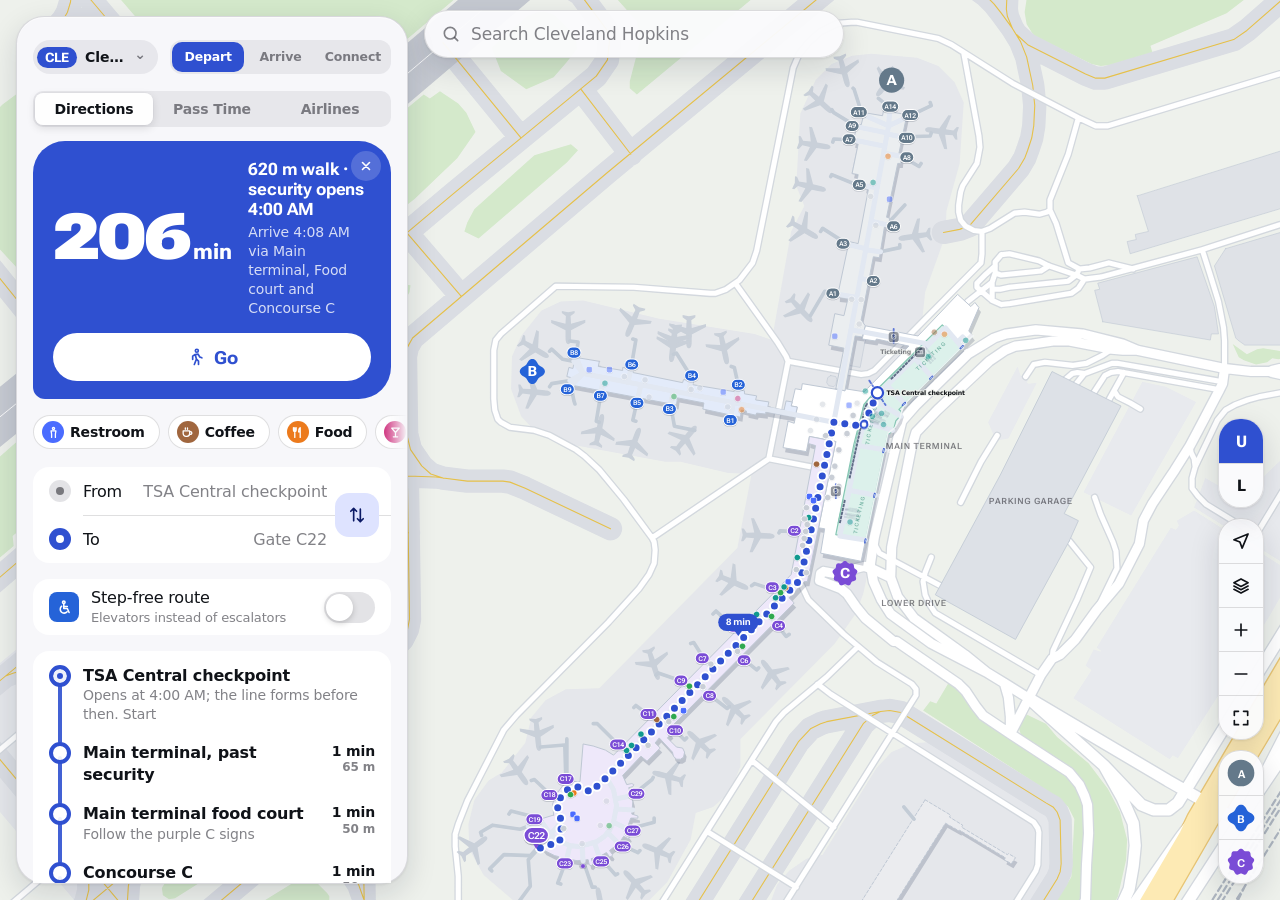
==== commit 1558a39c: "Keep the map's zoom from collapsing on a narrow or not-yet-laid-out page The smallest zoom came from" ====
--- a/index.html
+++ b/index.html
@@ -4269,7 +4269,8 @@
   }
 }
 // how far out you can zoom: enough to see the whole airport (a big one like ATL needs more)
-const kMin = () => Math.min(0.25, (vw - 24) / (MAP_BOUNDS.x1 - MAP_BOUNDS.x0) * .9);
+// (floored: before layout, or while the page is hidden, the width can read 0 and zoom would collapse)
+const kMin = () => Math.max(0.02, Math.min(0.25, (vw - 24) / (MAP_BOUNDS.x1 - MAP_BOUNDS.x0) * .9));
 const clampK = k => Math.max(kMin(), Math.min(10, k));
 function zoomAt(px, py, f) {
   const nk = clampK(view.k * f), r = nk / view.k;
